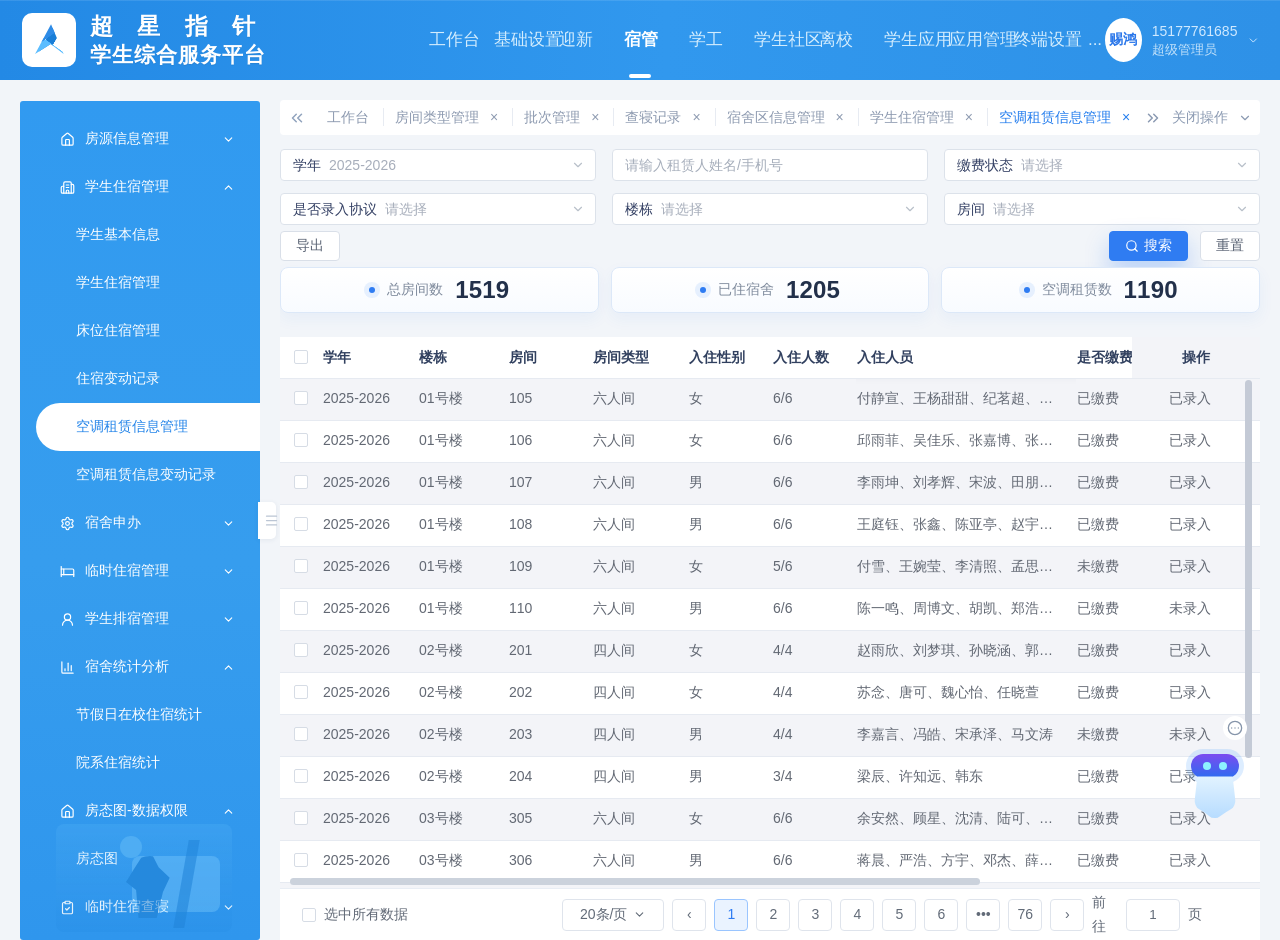
==== air-rental.html @ 9cd17429 "Update attendance prototype 20260617135409" ====
<!doctype html>
<html lang="zh-CN">
  <head>
    <meta charset="UTF-8" />
    <meta name="viewport" content="width=device-width, initial-scale=1.0" />
    <title>空调租赁信息管理原型</title>
    <script>
      if (window.location.protocol === "file:") {
        window.location.replace("../课堂考勤_免端口打开版/air-rental.html");
      }
    </script>
    <script type="module" crossorigin src="./assets/main-mdgyq0hT.js?deploy=20260617135409"></script>
    <link rel="stylesheet" crossorigin href="./assets/main-Bj8PpZp6.css?deploy=20260617135409">
  </head>
  <body>
    <div id="root"></div>
  </body>
</html>
---- assets/main-Bj8PpZp6.css ----
*{box-sizing:border-box}:root{color-scheme:light;--attendance-font-body: "PingFang SC", "Hiragino Sans GB", "Microsoft YaHei", "Noto Sans SC", "Source Han Sans SC", "Segoe UI", sans-serif;--attendance-font-ui: "PingFang SC", "Hiragino Sans GB", "Microsoft YaHei", "Noto Sans SC", "Source Han Sans SC", "Helvetica Neue", sans-serif;--attendance-font-heading: "PingFang SC", "Hiragino Sans GB", "Noto Sans SC", "Source Han Sans SC", "Microsoft YaHei", sans-serif;--attendance-font-mono: ui-monospace, "SFMono-Regular", Menlo, Monaco, Consolas, "Liberation Mono", "Courier New", monospace;--attendance-text-xs: .75rem;--attendance-text-sm: .875rem;--attendance-text-base: 1rem;--attendance-text-lg: 1.125rem;--attendance-text-xl: 1.375rem;--attendance-text-2xl: 1.75rem;--attendance-text-3xl: 2.25rem;--attendance-leading-tight: 1.28;--attendance-leading-snug: 1.4;--attendance-leading-body: 1.65;--attendance-leading-relaxed: 1.8;--attendance-weight-regular: 400;--attendance-weight-medium: 500;--attendance-weight-semibold: 600;--attendance-weight-bold: 700;--attendance-primary: #2b86e3;--attendance-primary-soft: #3da0f3;--attendance-primary-deep: #226fc6;--attendance-accent: #65d2ff;--attendance-accent-soft: #dff5ff;--attendance-warning: oklch(.76 .14 72);--attendance-danger: oklch(.69 .16 18);--attendance-text: #1f3150;--attendance-text-soft: #4d668d;--attendance-muted: #8a9bbb;--attendance-bg: #f3f7fd;--attendance-bg-deep: #e9f1fb;--attendance-card: #ffffff;--attendance-panel: rgba(255, 255, 255, .9);--attendance-border: rgba(201, 215, 236, .92);--attendance-disabled-bg: #f4f8fe;--attendance-disabled-border: #d8e5f5;--attendance-disabled-text: #41516a;--attendance-disabled-placeholder: #97a8bd;--attendance-shadow: 0 24px 56px rgba(45, 77, 132, .1);--attendance-shadow-soft: 0 16px 38px rgba(45, 77, 132, .07);--attendance-shadow-strong: 0 28px 64px rgba(45, 77, 132, .14);--attendance-control-radius: 6px;--attendance-focus-ring: 0 0 0 4px rgba(61, 160, 243, .18);--attendance-nav-top-start: #2187e5;--attendance-nav-top-end: #3197ee;--attendance-nav-chip: #2b8ee6;--attendance-nav-chip-border: #5caef2;--attendance-nav-chip-hover: #257fd5;--attendance-nav-side-start: #2a93ed;--attendance-nav-side-end: #2789e4;--attendance-nav-rail: #2487df;--attendance-nav-active-start: #ffffff;--attendance-nav-active-end: #edf7ff;--attendance-nav-active-text: #2b80dd;--attendance-nav-highlight: #ffffff;--attendance-press-scale: .97;--ease-out: cubic-bezier(.23, 1, .32, 1);--ease-in-out: cubic-bezier(.77, 0, .175, 1);--ease-drawer: cubic-bezier(.32, .72, 0, 1)}html,body,#root{width:100%;height:100%;margin:0;padding:0}body{font-family:var(--attendance-font-body);font-size:var(--attendance-text-base);line-height:var(--attendance-leading-body);font-weight:var(--attendance-weight-regular);letter-spacing:.01em;color:var(--attendance-text);background:radial-gradient(circle at 12% 8%,rgba(61,160,243,.18),transparent 26%),radial-gradient(circle at 86% 18%,rgba(101,210,255,.16),transparent 22%),radial-gradient(circle at 50% 100%,rgba(43,134,227,.1),transparent 30%),linear-gradient(180deg,#f7fbff,#f1f6fd 42%,#ebf2fb);overflow:hidden;-webkit-font-smoothing:antialiased;-moz-osx-font-smoothing:grayscale;font-kerning:normal;text-rendering:optimizeLegibility}body.prd-review-mode{background:transparent}button,input,textarea,select,.ant-typography,.ant-btn,.ant-input,.ant-input-affix-wrapper,.ant-select,.ant-picker,.ant-tag,.ant-table,.ant-modal,.ant-drawer{font-family:var(--attendance-font-ui)}h1,h2,h3,h4,h5,h6{font-family:var(--attendance-font-heading);font-weight:var(--attendance-weight-bold);line-height:var(--attendance-leading-tight);letter-spacing:.01em}code,pre,.mono{font-family:var(--attendance-font-mono)}body.prd-review-mode .mmy-route-switch,body.prd-review-mode .mconfirm-route-switch,body.prd-review-mode .mrec-route-switch,body.prd-review-mode .mwarn-route-switch,body.prd-review-mode .mstats-route-switch,body.prd-review-mode .mt-route-switch,body.prd-review-mode [class*=-route-switch]{display:none!important;height:0!important;margin:0!important;padding:0!important;border:0!important;overflow:hidden!important}body:before{content:"";position:fixed;inset:0;pointer-events:none;background-image:linear-gradient(rgba(255,255,255,.25) 1px,transparent 1px),linear-gradient(90deg,rgba(255,255,255,.22) 1px,transparent 1px);background-size:28px 28px;-webkit-mask-image:linear-gradient(180deg,rgba(0,0,0,.24),transparent 74%);mask-image:linear-gradient(180deg,rgba(0,0,0,.24),transparent 74%)}body.prd-review-mode:before{display:none}::selection{background:#65d2ff47;color:var(--attendance-text)}.ant-input[disabled],.ant-input-disabled,textarea.ant-input[disabled],textarea.ant-input-disabled,.ant-input-affix-wrapper-disabled,.ant-picker-disabled,.ant-input-number-disabled,.ant-select-disabled .ant-select-selector,.ant-select-disabled .ant-select-content,.ant-cascader-picker-disabled .ant-select-selector{color:var(--attendance-disabled-text)!important;background:var(--attendance-disabled-bg)!important;border-color:var(--attendance-disabled-border)!important;opacity:1!important;cursor:not-allowed;box-shadow:none!important}.ant-input-number-disabled input,.ant-picker-disabled input,.ant-select-disabled .ant-select-selection-item,.ant-select-disabled .ant-select-selection-placeholder,.ant-input[disabled]::placeholder,.ant-input-disabled::placeholder,textarea.ant-input[disabled]::placeholder,textarea.ant-input-disabled::placeholder{color:var(--attendance-disabled-placeholder)!important;opacity:1!important}.prd-review-inner-highlight{position:fixed;z-index:9999;pointer-events:auto;cursor:grab;touch-action:none;-webkit-user-select:none;user-select:none;border:2px solid rgba(43,134,227,.92);background:#2b86e30e;box-shadow:0 0 0 1px #ffffffb8,0 8px 24px #2b86e329,inset 0 0 0 1px #2b86e31a}.prd-review-inner-highlight:active{cursor:grabbing}.prd-review-resize-handle{position:absolute;z-index:1;pointer-events:auto}.prd-review-resize-handle:after{content:"";position:absolute;display:block;width:8px;height:8px;border:2px solid #fff;border-radius:999px;background:var(--attendance-primary);box-shadow:0 2px 8px #1f315033;opacity:0;transition:opacity .12s ease}.prd-review-inner-highlight:hover .prd-review-resize-handle:after{opacity:1}.prd-review-resize-handle.is-n,.prd-review-resize-handle.is-s{left:12px;right:12px;height:12px;cursor:ns-resize}.prd-review-resize-handle.is-n{top:-7px}.prd-review-resize-handle.is-s{bottom:-7px}.prd-review-resize-handle.is-e,.prd-review-resize-handle.is-w{top:12px;bottom:12px;width:12px;cursor:ew-resize}.prd-review-resize-handle.is-e{right:-7px}.prd-review-resize-handle.is-w{left:-7px}.prd-review-resize-handle.is-ne,.prd-review-resize-handle.is-nw,.prd-review-resize-handle.is-se,.prd-review-resize-handle.is-sw{width:18px;height:18px}.prd-review-resize-handle.is-ne{top:-10px;right:-10px;cursor:nesw-resize}.prd-review-resize-handle.is-nw{top:-10px;left:-10px;cursor:nwse-resize}.prd-review-resize-handle.is-se{right:-10px;bottom:-10px;cursor:nwse-resize}.prd-review-resize-handle.is-sw{bottom:-10px;left:-10px;cursor:nesw-resize}.prd-review-resize-handle.is-ne:after,.prd-review-resize-handle.is-se:after{right:3px}.prd-review-resize-handle.is-nw:after,.prd-review-resize-handle.is-sw:after{left:3px}.prd-review-resize-handle.is-ne:after,.prd-review-resize-handle.is-nw:after{top:3px}.prd-review-resize-handle.is-se:after,.prd-review-resize-handle.is-sw:after{bottom:3px}.prd-review-inner-highlight-label{position:absolute;left:12px;top:-32px;max-width:min(360px,calc(100vw - 40px));padding:5px 10px;border-radius:999px;background:var(--attendance-primary);color:#fff;font-size:var(--attendance-text-xs);font-weight:var(--attendance-weight-bold);line-height:var(--attendance-leading-snug);white-space:nowrap;box-shadow:0 10px 22px #1f31502e}.prd-review-capture-layer{position:fixed;inset:0;z-index:10000;cursor:crosshair;background:#0f172a14;-webkit-user-select:none;user-select:none;touch-action:none}.prd-review-capture-tip{position:fixed;left:50%;top:18px;transform:translate(-50%);padding:8px 14px;border-radius:999px;background:#1f3150eb;color:#fff;font-size:var(--attendance-text-sm);font-weight:var(--attendance-weight-semibold);box-shadow:0 14px 28px #1f31502e}.prd-review-capture-draft{position:fixed;border:2px dashed var(--attendance-primary);border-radius:12px;background:#2b86e31f;box-shadow:0 0 0 999px #0f172a1f}::-webkit-scrollbar{width:10px;height:10px}::-webkit-scrollbar-thumb{background:#758aab5c;border-radius:999px;border:2px solid transparent;background-clip:padding-box}::-webkit-scrollbar-track{background:transparent}.ant-btn{border-radius:12px;font-size:var(--attendance-text-sm);font-weight:var(--attendance-weight-semibold);line-height:var(--attendance-leading-snug);transform:translateZ(0);transition:transform .16s var(--ease-out),box-shadow .2s var(--ease-out),border-color .2s var(--ease-out),background-color .2s var(--ease-out),color .2s var(--ease-out),filter .2s ease}.ant-btn:active{transform:scale(var(--attendance-press-scale))}.ant-btn:focus-visible{outline:none;box-shadow:var(--attendance-focus-ring)}@media(hover:hover)and (pointer:fine){.ant-btn:hover{transform:translateY(-1px)}}.ant-btn-primary{background:linear-gradient(135deg,var(--attendance-primary) 0%,var(--attendance-primary-soft) 100%);box-shadow:0 12px 24px #2969d838}@media(hover:hover)and (pointer:fine){.ant-btn-primary:hover{box-shadow:0 14px 28px #246bdb42}}.ant-card,.ant-segmented,.ant-modal-content,.ant-drawer-content{border-radius:16px}.ant-input,.ant-input-affix-wrapper,.ant-select-selector,.ant-picker,.ant-input-number,textarea.ant-input{border-radius:var(--attendance-control-radius)!important;border-color:#bdcbe1e0!important;box-shadow:0 1px #fffc inset;font-size:var(--attendance-text-base);line-height:var(--attendance-leading-snug)}.ant-input:focus,.ant-input-focused,.ant-input-affix-wrapper-focused,.ant-picker-focused,.ant-select-focused .ant-select-selector{box-shadow:0 0 0 4px #246bdb1f!important}.action-btn-primary,.action-btn-secondary,.action-btn-dashed{height:38px;padding-inline:18px;border-radius:14px;font-size:var(--attendance-text-sm);font-weight:var(--attendance-weight-semibold)}.ant-card-head-title,.ant-modal-title,.ant-drawer-title{font-family:var(--attendance-font-heading);font-size:var(--attendance-text-lg);font-weight:var(--attendance-weight-bold);line-height:var(--attendance-leading-snug)}.ant-form-item-label>label,.ant-descriptions-item-label,.ant-table-thead>tr>th,.crumb-line,.left-nav-item,.top-menu-item{font-weight:var(--attendance-weight-semibold)}.ant-form-item-label>label,.ant-descriptions-item-label{font-size:var(--attendance-text-sm);line-height:var(--attendance-leading-snug)}.action-btn-primary{background:linear-gradient(135deg,var(--attendance-primary) 0%,var(--attendance-primary-soft) 100%);border-color:transparent;color:#fff;box-shadow:0 12px 24px #2969d833}.action-btn-secondary{background:linear-gradient(180deg,#fff,#f7fbff);border-color:#bdcbe1e0;color:var(--attendance-text);box-shadow:0 8px 18px #2d4d840f}.action-btn-dashed{background:linear-gradient(180deg,#fff,#f8fbff);border:1px dashed rgba(189,203,225,.98);color:#234a84;box-shadow:inset 0 1px #ffffffc2}@media(hover:hover)and (pointer:fine){.action-btn-primary:hover{transform:translateY(-1px);filter:brightness(1.02)}.action-btn-secondary:hover,.action-btn-dashed:hover{transform:translateY(-1px);border-color:#5f8dd6f2;color:#1f5aa6}}@media(max-width:980px){body{overflow:auto}}.mobile-tasks-root,.mmy-root,.mconfirm-root,.mrec-root,.mstats-root,.mscan-root,.mroll-root{width:100%;min-height:100vh!important;box-sizing:border-box;overflow:hidden;background:transparent!important}.mt-device-frame,.mmy-device,.mconfirm-device,.mrec-device,.mstats-device,.mscan-device,.mroll-device{aspect-ratio:393 / 852;width:min(393px,calc((100vh - 32px) * 393 / 852),calc(100% - 32px))!important;height:min(852px,calc((100vw - 32px) * 852 / 393),calc(100vh - 32px))!important;max-height:calc(100vh - 32px)!important;box-sizing:border-box;flex:0 0 auto}@media(max-height:900px){.mt-device-frame,.mmy-device,.mconfirm-device,.mrec-device,.mstats-device,.mscan-device,.mroll-device{width:min(393px,calc(94vh * 393 / 852),calc(100% - 32px))!important;height:min(852px,calc((100vw - 32px) * 852 / 393),94vh)!important;max-height:94vh!important}}@media(prefers-reduced-motion:reduce){*,*:before,*:after{animation:none!important;transition:none!important;scroll-behavior:auto!important}}.air-mobile-shell{position:fixed;inset:0;width:100vw;height:100vh;min-height:100vh;display:grid;place-items:center;background:#fff!important;font-family:PingFang SC,Microsoft YaHei,sans-serif}html:has(.air-mobile-shell),body:has(.air-mobile-shell),#root:has(.air-mobile-shell){background:#fff!important}body:has(.air-mobile-shell):before{display:none!important}.air-mobile-phone{position:relative;width:393px;height:852px;overflow:hidden;border-radius:46px;background:#eef2f8;color:#2b2f36;box-shadow:0 0 0 9px #111,0 0 0 12px #2b2b2b,0 30px 90px #0000009e}.air-mobile-phone button,.air-mobile-phone select{font:inherit}.air-mobile-status{height:46px;display:flex;align-items:center;justify-content:space-between;padding:0 42px;background:#fff;font-size:18px;font-weight:700}.status-icons b{display:inline-block;padding:0 5px;border-radius:6px;background:#39d664;color:#fff;line-height:1.1}.air-mobile-titlebar{height:82px;display:grid;grid-template-columns:74px 1fr 106px;align-items:center;background:#fff}.air-mobile-titlebar button{border:0;background:transparent;color:#262a2f}.air-mobile-titlebar strong{text-align:center;font-size:22px;letter-spacing:1px}.air-mobile-menu{width:82px;height:34px;display:flex;align-items:center;justify-content:center;gap:11px;border:1px solid #d8dce4;border-radius:999px;color:#343941;font-weight:700}.air-mobile-menu i{width:1px;height:18px;background:#d9dde5}.air-mobile-content{position:absolute;inset:128px 0 86px;overflow:auto;padding:0 14px 24px;background:#eef2f8}.air-mobile-hero{height:134px;margin:0 -14px;padding:24px 14px 0;display:flex;justify-content:space-between;background:#4c87fb;color:#fff}.air-room-title{display:flex;align-items:center;gap:12px;height:44px}.building-icon{width:42px;height:42px;display:grid;place-items:center;border-radius:50%;background:#fff;font-size:20px}.air-room-title strong{font-size:25px}.agreement-link{width:110px;height:40px;margin-top:4px;border:0;border-radius:999px;background:#ffffff29;color:#fff;font-size:17px}.air-info-card{border-radius:8px;background:#fff}.room-card{position:relative;z-index:2;margin-top:-58px;padding:16px 18px}.info-row{min-height:50px;display:flex;align-items:center;justify-content:space-between;border-bottom:1px solid #edf0f5;font-size:17px}.info-row:last-child{border-bottom:0}.info-row span,.resident-block>span{display:flex;align-items:center;gap:7px;color:#30343b}.info-row svg,.resident-block svg{color:#a7adb8}.info-row strong{font-size:17px;font-weight:500}.resident-block{padding-top:15px;font-size:17px}.resident-block div{display:flex;flex-wrap:wrap;gap:10px;padding:14px 18px 2px}.resident-block em{min-width:78px;padding:7px 13px;border:1px solid #e5e8ee;border-radius:999px;background:#f7f8fb;color:#6b7078;font-style:normal;text-align:center}.air-mobile-content h2{position:relative;display:inline-block;margin:19px 0 12px 4px;font-size:21px}.air-mobile-content h2:after{content:"";position:absolute;left:0;right:-4px;bottom:0;height:7px;border-radius:999px;background:#8fe2d8;z-index:-1}.rent-card{padding:8px 18px}.rent-card mark{padding:7px 15px;border-radius:999px;background:#e8fbf6;color:#24d2b8}.rent-card mark.muted{background:#f2f4f8;color:#8b9ab5}.adjust-result{margin:14px 0 0;padding:12px 14px;border-radius:10px;background:#e8f2ff;color:#2874e6;font-size:14px}.air-mobile-footer{position:absolute;left:0;right:0;bottom:0;height:86px;display:grid;grid-template-columns:1fr 1fr 1fr;gap:12px;padding:14px;background:#fff;box-shadow:0 -6px 18px #1e2c4614}.air-mobile-footer button{border:0;border-radius:5px;font-size:17px}.air-mobile-footer .secondary{background:#f0f3f8;color:#8ca0bf}.air-mobile-footer .primary{background:#97bbfb;color:#fff}.air-mobile-footer .adjust{background:#2f7cf2;color:#fff;font-weight:600}.role-switch{position:absolute;right:13px;top:330px;width:52px;height:52px;border:6px solid #edf4ff;border-radius:50%;background:#dbeaff;color:#2f7cf2;font-size:13px;line-height:1.1}.air-modal-mask{position:absolute;inset:0;z-index:10;display:flex;align-items:flex-end;background:#0a14287a}.air-adjust-sheet{width:100%;padding:18px 18px 24px;border-radius:24px 24px 0 0;background:#fff}.air-adjust-sheet header{display:flex;align-items:center;justify-content:space-between;font-size:20px}.air-adjust-sheet header button{border:0;background:transparent;color:#9aa4b5}.air-adjust-sheet p{margin:10px 0 16px;color:#7a8495;font-size:14px;line-height:1.55}.air-adjust-sheet label{display:block;margin-top:14px}.air-adjust-sheet label span{display:block;margin-bottom:8px;color:#333a46;font-weight:600}.air-adjust-sheet select{width:100%;height:44px;padding:0 12px;border:1px solid #dce4f0;border-radius:8px;background:#f9fbff;color:#333a46;font-size:16px}.target-preview{margin-top:16px;padding:12px;border-radius:10px;background:#f2f7ff}.target-preview span{display:block;color:#7c8ba4;font-size:13px}.target-preview strong{display:block;margin-top:5px;color:#256fe5}.air-adjust-sheet footer{display:grid;grid-template-columns:1fr 1fr;gap:12px;margin-top:18px}.air-adjust-sheet footer button{height:44px;border:0;border-radius:8px;background:#eef2f8;color:#7c8ba4;font-size:16px}.air-adjust-sheet footer button:last-child{background:#2f7cf2;color:#fff}.attendance-page{min-height:100vh;height:100vh;overflow:hidden;background:radial-gradient(circle at top left,rgba(61,160,243,.18),transparent 22%),radial-gradient(circle at 88% 12%,rgba(101,210,255,.14),transparent 18%),linear-gradient(180deg,#f7fbff,#eff5fc 52%,#eaf1fa);color:var(--attendance-text)}.platform-header{position:relative;isolation:isolate;height:78px;padding:0 24px 0 22px;display:flex;align-items:center;justify-content:space-between;gap:16px;background:linear-gradient(90deg,var(--attendance-nav-top-start) 0%,var(--attendance-primary-soft) 46%,var(--attendance-nav-top-end) 100%);color:#fff;box-shadow:0 16px 30px #3f64a424;border-bottom:1px solid rgba(132,191,245,.72)}.platform-header:after{content:"";position:absolute;inset:auto 24px 0;height:1px;background:linear-gradient(90deg,#fff0,#e9f7ffeb,#fff0);pointer-events:none}.brand-wrap{display:flex;align-items:center;gap:14px;flex-shrink:0}.brand-logo-image{display:block;width:232px;max-width:min(232px,24vw);height:auto;object-fit:contain;filter:drop-shadow(0 10px 20px rgba(11,28,67,.22))}.top-menu{display:flex;align-items:center;gap:8px;flex:1;justify-content:center;overflow:hidden;min-width:0;margin:0 10px;padding:0;border-radius:0;background:transparent;border:none;box-shadow:none}.top-menu-item{position:relative;font-size:var(--attendance-text-base);color:#f8fcfff5;padding:12px 16px;border-radius:999px;cursor:pointer;white-space:nowrap;transform:translateZ(0);transition:background-color .16s var(--ease-out),color .16s var(--ease-out),transform .16s var(--ease-out),box-shadow .2s var(--ease-out)}@media(hover:hover)and (pointer:fine){.top-menu-item:hover{color:#fff;background:linear-gradient(180deg,var(--attendance-nav-chip-hover) 0%,#1f74c7 100%);box-shadow:0 8px 18px #43629924;transform:translateY(-1px)}}.top-menu-item:active{transform:scale(var(--attendance-press-scale))}.top-menu-item.active{position:relative;color:var(--attendance-nav-active-text);font-weight:600;background:linear-gradient(135deg,var(--attendance-nav-active-start) 0%,var(--attendance-nav-active-end) 100%);box-shadow:0 10px 22px #5470a429,inset 0 1px #ffffffb8}.top-menu-item.active:after{content:none}.user-info{display:flex;align-items:center;gap:10px;flex-shrink:0;padding:0;border-radius:0;background:transparent;border:none;font-size:13px;color:#fff;box-shadow:none}.user-avatar{width:36px;height:36px;border-radius:50%;background:linear-gradient(180deg,#fff,#eef8ff);color:var(--attendance-primary-deep);display:flex;align-items:center;justify-content:center;font-size:12px;font-weight:700;box-shadow:0 10px 20px #4a669929}.user-meta{display:flex;flex-direction:column;gap:2px}.user-name{font-size:var(--attendance-text-sm);line-height:1.2;color:#fffffff5}.user-role{font-size:var(--attendance-text-xs);color:#f0f9ffeb}.page-body{display:flex;height:calc(100vh - 78px);overflow:hidden}.left-nav{position:relative;width:240px;margin:18px 0 18px 18px;height:calc(100% - 32px);border-radius:24px;background:radial-gradient(circle at 100% 0,rgba(101,210,255,.16),transparent 24%),linear-gradient(180deg,var(--attendance-nav-side-start) 0%,#2990e8 46%,var(--attendance-nav-side-end) 100%);padding:14px;color:#fff;box-shadow:0 18px 34px #43609424;border:1px solid rgba(114,183,244,.72);overflow:auto}.left-nav-item{position:relative;margin-bottom:6px;padding:13px 16px 13px 20px;border-radius:16px;font-size:var(--attendance-text-sm);cursor:pointer;color:#f8fcfff5;background:transparent;transform:translateZ(0);transition:background-color .16s var(--ease-out),color .16s var(--ease-out),border-color .2s var(--ease-out),box-shadow .2s var(--ease-out),transform .16s var(--ease-out);border:1px solid transparent}.left-nav-item:before{content:"";position:absolute;left:10px;top:11px;bottom:11px;width:3px;border-radius:999px;background:transparent;transition:background .18s ease,box-shadow .18s ease}@media(hover:hover)and (pointer:fine){.left-nav-item:hover{background:linear-gradient(180deg,var(--attendance-nav-rail) 0%,#2179ca 100%);color:#fff;border-color:#7abdf59e;box-shadow:0 10px 18px #314d7d24;transform:translate(2px)}}.left-nav-item:active{transform:translate(2px) scale(.985)}.left-nav-item.active{background:linear-gradient(135deg,var(--attendance-nav-active-start) 0%,var(--attendance-nav-active-end) 100%);color:var(--attendance-nav-active-text);font-weight:600;border-color:#c3e6ffeb;box-shadow:0 12px 24px #47659429,inset 0 1px #ffffffb8}.left-nav-item.active:before{background:linear-gradient(180deg,var(--attendance-primary) 0%,#63d1ff 100%);box-shadow:0 0 0 1px #ffffff61}.left-sub-menu{margin-top:12px;border-radius:18px;background:linear-gradient(180deg,#2587de,#237dd1);padding:10px;border:1px solid rgba(114,183,244,.56);box-shadow:inset 0 1px #ffffff24}.left-sub-item{padding:10px 12px;border-radius:18px;margin-bottom:8px;font-size:var(--attendance-text-sm);color:#eff9fff5}.left-sub-item.active{background:linear-gradient(180deg,#fff,#eef8ff);color:var(--attendance-nav-active-text);font-weight:600;box-shadow:0 8px 16px #314d7d1f}.left-sub-item:last-child{margin-bottom:0}.content-area{flex:1;padding:24px;height:100%;overflow:auto}.content-panel{position:relative;isolation:isolate;background:linear-gradient(180deg,#fff,#f8fbff);border-radius:30px;min-height:100%;padding:22px;box-shadow:0 22px 48px #1f2d3d14;border:1px solid #d8e3f1}.content-panel:before{content:"";position:absolute;inset:0;z-index:0;pointer-events:none;border-radius:inherit;background:radial-gradient(circle at top right,rgba(79,142,247,.08),transparent 18%),radial-gradient(circle at bottom left,rgba(28,166,164,.06),transparent 16%)}.content-panel>*{position:relative;z-index:1}.crumb-line{height:42px;background:linear-gradient(180deg,#fff,#f3f8ff);border:1px solid #d8e3f1;border-radius:14px;display:flex;align-items:center;padding:0 16px;margin-bottom:18px;color:#5e708e;font-size:var(--attendance-text-sm);line-height:var(--attendance-leading-snug);box-shadow:0 8px 18px #246bdb0d}.batch-hero-card{margin-bottom:16px;padding:28px;border-radius:24px;background:radial-gradient(circle at top right,rgba(255,255,255,.24),transparent 30%),linear-gradient(135deg,#1a73e8,#3b82f6,#5b9cff);box-shadow:0 20px 40px #1c60c029}.batch-management-hero{display:flex;align-items:stretch;justify-content:space-between;gap:18px;margin-bottom:16px;padding:24px 26px;border-radius:28px;background:radial-gradient(circle at 18% 18%,rgba(255,255,255,.14),transparent 18%),radial-gradient(circle at top right,rgba(255,255,255,.22),transparent 30%),linear-gradient(135deg,#163f9d,#246bdb 56%,#42a8e8);box-shadow:0 24px 48px #246bdb2e}.batch-management-hero-copy{max-width:720px}.batch-management-hero-kicker{display:inline-block;color:#ffffffd6;font-size:12px;letter-spacing:.08em;text-transform:uppercase}.batch-management-hero-title{margin:8px 0 10px;color:#fff;font-size:30px;line-height:1.14}.batch-management-hero-desc{margin:0;color:#ffffffdb;font-size:14px;line-height:1.8}.batch-management-hero-metrics{display:grid;grid-template-columns:repeat(3,minmax(120px,1fr));gap:12px;min-width:360px}.batch-management-metric{padding:14px 16px;border-radius:18px;background:#ffffff29;border:1px solid rgba(255,255,255,.18);box-shadow:inset 0 1px #fff3;color:#fff}.batch-management-metric span{font-size:12px;color:#ffffffc7}.batch-management-metric strong{display:block;margin-top:8px;font-size:24px;line-height:1}.batch-hero-main{display:flex;align-items:center;justify-content:space-between;gap:24px}.batch-hero-kicker{display:inline-block;margin-bottom:10px;color:#ffffffe0!important;letter-spacing:.08em;text-transform:uppercase;font-size:12px}.batch-hero-title{margin:0 0 10px!important;color:#fff!important}.batch-hero-desc{max-width:700px;margin-bottom:18px!important;color:#ffffffd6!important;font-size:14px}.batch-hero-card .ant-btn-default{border-color:#ffffff47;color:#fff;background:#ffffff14}.batch-hero-card .ant-btn-default:hover{border-color:#fff9!important;color:#fff!important;background:#ffffff24!important}.batch-hero-progress{min-width:180px;display:flex;flex-direction:column;align-items:center;gap:8px}.batch-hero-progress .ant-progress-text{color:#fff!important}.batch-hero-progress-text{color:#ffffffc7!important}.batch-hero-metrics{margin-top:20px;display:grid;grid-template-columns:repeat(4,minmax(120px,1fr));gap:12px}.batch-hero-metric{padding:14px 16px;border:1px solid rgba(255,255,255,.14);border-radius:18px;background:#ffffff24;-webkit-backdrop-filter:blur(10px);backdrop-filter:blur(10px);color:#fff}.batch-hero-metric strong{display:block;margin-top:6px;font-size:24px;line-height:1}.batch-hero-metric-label{font-size:12px;color:#ffffffc7}.batch-summary-row{margin-bottom:16px}.batch-summary-card{border-radius:22px;border:1px solid rgba(231,237,246,.9);box-shadow:0 14px 28px #1f2d3d0f;overflow:hidden}.batch-summary-card .ant-card-body{padding:20px 22px}.query-grid{display:grid;grid-template-columns:repeat(3,minmax(220px,1fr)) auto;gap:12px;background:linear-gradient(180deg,#fbfdfffa,#f3f7fdf5);border:1px solid rgba(223,233,246,.98);border-radius:20px;padding:16px;margin-bottom:14px;box-shadow:inset 0 1px #ffffffb8}.query-grid .ant-form-item{margin-bottom:0}.query-input{width:100%}.query-action{display:flex;align-items:center;justify-content:flex-end}.table-toolbar{margin:12px 0 14px}.batch-toolbar{display:flex;align-items:center;justify-content:space-between;gap:12px;padding:14px 16px;border-radius:18px;background:linear-gradient(180deg,#fbfdfffa,#f3f7fdf5);border:1px solid rgba(223,233,246,.98);box-shadow:inset 0 1px #ffffffb8,0 10px 22px #1f2d3d0a}.batch-toolbar-meta{display:flex;align-items:center;gap:10px;flex-wrap:wrap}.batch-toolbar-note{color:#6f82a1!important}.batch-table .ant-table-container{border-radius:18px;overflow:hidden;border:1px solid #e6edf6;box-shadow:0 12px 24px #1f2d3d0d}.batch-table .ant-table-thead>tr>th{background:linear-gradient(180deg,#f8fbff,#f1f6fd);color:#314463;font-weight:600;border-bottom:1px solid #e4edf8;padding:8px 12px;line-height:20px}.batch-table .ant-table-tbody>tr>td{vertical-align:middle;transition:background .18s ease;padding:8px 12px;line-height:20px}.batch-table .ant-table-tbody>tr:hover>td{background:#f5f9ff}.batch-steps{margin-bottom:14px}.wizard-grid{display:grid;grid-template-columns:repeat(2,minmax(280px,1fr));gap:12px}.editor-shell .wizard-grid{row-gap:16px}.batch-basic-settings-grid{display:grid;grid-template-columns:repeat(2,minmax(260px,1fr));gap:12px 16px}.batch-basic-settings-grid .ant-form-item{margin-bottom:0}.attendance-node-inline{display:flex;align-items:flex-start;gap:10px 14px;flex-wrap:wrap}.attendance-node-label{flex:0 0 82px;min-height:32px;display:inline-flex;align-items:center;font-weight:600;color:#1f2a3d}.attendance-node-group{display:inline-flex;align-items:center;gap:10px;min-height:32px;flex-wrap:wrap}.attendance-node-group-end{flex-basis:calc(100% - 96px);margin-left:96px}.attendance-node-required{color:#ef4444;margin-right:4px}.batch-method-grid{display:grid;grid-template-columns:minmax(320px,1fr) minmax(320px,1fr);gap:14px}.batch-method-column{min-width:0}.method-result-panel{margin-top:10px;border:1px solid #d6dde8;border-radius:12px;background:#eef1f6;padding:14px 16px}.method-result-panel .ant-form-item:last-child{margin-bottom:0}.batch-method-block{display:flex;flex-direction:column;gap:10px}.batch-method-inline-row{display:flex;align-items:center;gap:14px;flex-wrap:wrap}.method-result-row{display:flex;align-items:center;gap:14px;flex-wrap:wrap;margin-bottom:10px}.method-result-row:last-child{margin-bottom:0}.method-result-row .ant-checkbox-group{display:flex;align-items:center;gap:14px;flex-wrap:wrap}.attendance-method-section{padding:22px 28px 28px}.attendance-method-section .section-title{font-size:22px;margin-bottom:18px}.attendance-method-layout{display:grid;grid-template-columns:360px minmax(0,1fr);min-height:480px;border:1px solid #d7e0ee;border-radius:16px;background:#fff;overflow:hidden}.attendance-method-sidebar{padding:28px;border-right:1px solid #e1e7f1;background:linear-gradient(180deg,#fff,#fbfdff)}.attendance-method-label{display:inline-flex;align-items:center;margin-bottom:14px;color:#10244a;font-size:15px;font-weight:700}.attendance-method-form-item,.attendance-combo-form-item{margin-bottom:0}.attendance-method-card-group,.attendance-combo-grid{display:flex;flex-direction:column;gap:12px;width:100%}.attendance-method-card{display:flex;align-items:center;width:100%;min-height:72px;margin-inline-start:0!important;padding:16px 18px;border:1px solid #d8e0ec;border-radius:10px;background:#fff;color:#10244a;transition:border-color .18s ease,background .18s ease,box-shadow .18s ease}.attendance-method-card.is-active,.attendance-combo-card.is-active{border-color:#2f7df6;background:linear-gradient(180deg,#fff,#f6faff);box-shadow:0 0 0 1px #2f7df659}.attendance-method-card .ant-radio{margin-right:12px}.attendance-method-card>span:last-child,.attendance-combo-card>span:last-child{display:inline-flex;align-items:center;min-width:0}.attendance-method-icon,.attendance-combo-icon{display:inline-flex;align-items:center;justify-content:center;flex:0 0 auto;width:38px;height:38px;margin-right:12px;border-radius:9px;background:#eef5ff;color:#2f7df6}.attendance-method-name{font-size:16px;font-weight:700;line-height:1.35}.attendance-combo-block{margin-top:28px;padding-top:24px;border-top:1px dashed #d8e0ec}.attendance-combo-grid{gap:10px}.attendance-combo-card{display:flex;align-items:center;width:fit-content;min-width:210px;margin-inline-start:0!important;padding:11px 14px;border:1px solid #9fc1ff;border-radius:8px;background:#fbfdff;color:#10244a;font-size:15px;font-weight:650;transition:border-color .18s ease,background .18s ease,box-shadow .18s ease}.attendance-combo-card .ant-checkbox{margin-right:10px}.attendance-combo-card .attendance-combo-icon{width:28px;height:28px;margin-right:10px;border-radius:7px;background:#edf4ff}.attendance-method-params{padding:28px 34px;background:#fff}.attendance-method-params h4{margin:0 0 22px;color:#10244a;font-size:17px;font-weight:800}.attendance-param-card-list{display:flex;flex-direction:column;gap:18px}.attendance-param-empty{padding:20px;border:1px dashed #cbd7e6;border-radius:12px;background:#f8fbff;color:#64748b;font-size:14px}.attendance-param-card{display:grid;grid-template-columns:54px minmax(0,1fr);gap:18px;padding:20px;border:1px solid #dbe3ef;border-radius:14px;background:#fff;box-shadow:0 12px 30px #0f234b0a}.attendance-param-icon{display:inline-flex;align-items:center;justify-content:center;width:54px;height:54px;border-radius:12px}.attendance-param-icon.facial{background:#edf4ff;color:#2f7df6}.attendance-param-icon.location{background:#eaf7ef;color:#2f9a58}.attendance-param-icon.bluetooth{background:#f1edff;color:#6d4df2}.attendance-param-icon.rollcall{background:#fff7ed;color:#d97706}.attendance-param-content{min-width:0}.attendance-param-content>strong{display:block;margin-bottom:12px;color:#10244a;font-size:16px;font-weight:800}.attendance-qrcode-refresh-row{display:flex;align-items:center;gap:16px;margin-top:6px;padding-top:18px;border-top:1px solid #dbe3ef;color:#10244a;font-size:16px;font-weight:700}.attendance-qrcode-refresh-row>svg{flex:0 0 auto;color:#2f7df6}.method-change-row{margin-top:10px;display:flex;align-items:center;gap:12px;flex-wrap:wrap}.edit-alert{margin-bottom:12px}.public-settings-page{display:flex;flex-direction:column;gap:14px}.public-settings-hero{padding:24px 26px;border-radius:24px;background:radial-gradient(circle at top right,rgba(255,255,255,.22),transparent 30%),linear-gradient(135deg,#357ef7,#4d9afc 58%,#35d0c4);box-shadow:0 18px 42px #357ef729}.public-settings-hero-title{margin:8px 0 10px!important;color:#fff!important}.public-settings-hero-desc{max-width:760px;margin-bottom:0!important;color:#ffffffe0!important}.public-settings-hero-metrics{margin-top:18px;display:grid;grid-template-columns:repeat(4,minmax(120px,1fr));gap:12px}.public-settings-metric{padding:12px 14px;border-radius:18px;background:#ffffff24;border:1px solid rgba(255,255,255,.16);color:#fff}.public-settings-metric span{font-size:12px;color:#ffffffc7}.public-settings-metric strong{display:block;margin-top:6px;font-size:22px;line-height:1.1}.public-settings-toolbar{display:flex;align-items:center;justify-content:space-between;padding:8px 0}.public-section{border:1px solid #e7edf6;border-radius:20px;padding:18px;background:#ffffffe6;box-shadow:0 14px 28px #1f2d3d0d}.attendance-page .section-title{display:flex;align-items:center;gap:12px;flex-wrap:wrap;margin:0 0 16px;color:#234a84;font-size:var(--attendance-text-xl);line-height:var(--attendance-leading-snug);font-weight:700;letter-spacing:.01em}.section-alert,.warning-rule-meta{margin-bottom:12px}.warning-trigger-row{display:flex;align-items:center;gap:10px;flex-wrap:wrap;padding:12px 14px;border:1px solid #e5edf8;border-radius:14px;background:linear-gradient(180deg,#fbfdff,#f4f8fe)}.warning-trigger-label{color:#214475;font-weight:600}.result-grid{display:grid;grid-template-columns:repeat(4,minmax(180px,1fr));gap:10px}.result-item{display:flex;align-items:center;gap:10px;background:#f7fafe;padding:6px 8px;border-radius:10px}.result-item .ant-checkbox-wrapper{min-width:108px}.result-item input{flex:1}.result-save-row{display:flex;justify-content:flex-end;margin-top:14px}.mapping-grid{display:grid;grid-template-columns:repeat(2,minmax(320px,1fr));gap:12px}.mapping-block{display:flex;flex-direction:column;gap:8px}.attendance-page .mapping-block-title{margin-bottom:6px;padding-left:0}.mapping-card{border:1px solid #e7edf6;border-radius:16px;padding:14px;background:linear-gradient(180deg,#fdfefe,#f7fbff);box-shadow:inset 0 1px #ffffffb3}.add-row-btn{margin-top:10px}.inline-add-btn{margin-top:0;flex:1 1 0;height:34px;border-radius:12px;padding:0 18px;display:inline-flex;align-items:center;justify-content:center}.inline-add-row{margin-top:12px;display:grid;grid-template-columns:repeat(2,minmax(0,1fr));gap:12px;width:100%}.inline-add-row .ant-btn{width:100%}.warning-level-grid{display:grid;grid-template-columns:1fr;gap:12px}.warning-level-row{min-width:0}.warning-level-panel{padding:18px;border-radius:20px;background:linear-gradient(180deg,#fffffff5,#f6fafffa);box-shadow:inset 0 1px #ffffffe6,0 12px 24px #4a70a80d}.warning-level-toolbar{display:flex;align-items:flex-start;justify-content:space-between;gap:16px;margin-bottom:14px}.warning-level-title{display:inline-block;margin-bottom:4px;color:#183b74;font-size:15px}.warning-level-desc{margin:0;max-width:680px;color:#73829a;font-size:12px;line-height:1.6}.warning-level-create-btn{flex:0 0 auto;min-width:148px;height:36px;border-radius:12px;padding:0 18px}.warning-level-row{display:grid;grid-template-columns:32px 44px minmax(280px,1fr) minmax(210px,260px) 64px;gap:10px;align-items:center;padding:12px;border:1px solid #dfe9f6;border-radius:16px;background:linear-gradient(180deg,#fff,#f9fbff);box-shadow:0 8px 18px #5076a80a}.warning-level-handle{color:#8aa0bf;cursor:grab;display:inline-flex;align-items:center;justify-content:center;width:28px;height:28px;border-radius:10px;background:linear-gradient(180deg,#f5f9ff,#edf4ff)}.warning-level-rank-tag{margin-inline-end:0;border-radius:10px;text-align:center;font-weight:700;display:inline-flex;align-items:center;justify-content:center;min-width:32px;height:28px}.warning-level-name-cell{display:flex;align-items:center;gap:10px;min-width:0}.warning-level-name-cell .ant-input{min-width:0;flex:1 1 auto}.warning-level-field{min-width:0}.warning-level-inline-field{display:flex;align-items:center;gap:10px}.warning-level-field-label{display:inline-flex;align-items:center;flex:0 0 auto;margin-bottom:0;color:#6b7a90;font-size:12px;font-weight:600;white-space:nowrap}.warning-level-color-field{justify-content:flex-start}.warning-level-color-picker{width:166px;min-width:0}.warning-level-color-picker.ant-color-picker-trigger{width:166px;height:34px;justify-content:space-between;border-radius:8px;background:#fff}.warning-level-color-picker .ant-color-picker-color-block{width:18px;height:18px;flex:0 0 auto}.warning-level-color-picker .ant-color-picker-trigger-text{min-width:0;color:#26364f;font-weight:500}.warning-level-switch{display:flex;flex-direction:column;align-items:center;justify-content:flex-end}.warning-level-switch-inline .warning-level-field-label{display:none}.warning-level-delete-btn{flex:0 0 auto;padding-inline:6px;align-self:center}.notify-variable-tag{cursor:pointer;-webkit-user-select:none;user-select:none}.week-batch-modal .ant-modal-content{border-radius:22px;overflow:hidden}.week-batch-modal .ant-modal-header{padding-bottom:12px}.week-batch-modal-body{display:flex;flex-direction:column;gap:14px}.week-batch-section{padding:16px 18px;border:1px solid #e7eef8;border-radius:18px;background:linear-gradient(180deg,#fff,#fbfdff);box-shadow:0 10px 22px #4f70a10a}.week-batch-preview-section{background:linear-gradient(180deg,#fbfdff,#f4f8fe)}.week-batch-section-head{display:flex;flex-direction:column;gap:4px;margin-bottom:14px}.week-batch-section-head .ant-typography-secondary{margin-bottom:0}.week-batch-section .ant-alert{margin-top:10px;padding:10px 12px}.week-batch-field-grid{display:grid;grid-template-columns:repeat(2,minmax(0,1fr));gap:14px}.week-batch-field{display:flex;flex-direction:column;gap:8px}.week-batch-field .ant-input-number,.week-batch-field .ant-picker{width:100%}.week-batch-label{color:#214475;font-size:13px;font-weight:600}.week-batch-strategy-group{width:100%}.week-batch-preview-grid{display:grid;grid-template-columns:repeat(4,minmax(0,1fr));gap:12px}.week-batch-preview-card{padding:14px 12px;border-radius:16px;background:#ffffffeb;border:1px solid #dbe6f4;display:flex;flex-direction:column;gap:6px}.week-batch-preview-card span{color:#7a89a0;font-size:12px}.week-batch-preview-card strong{color:#1d4f91;font-size:24px;line-height:1.1}.week-batch-preview-summary{display:flex;flex-direction:column;gap:6px;margin-top:14px;color:#41556f;font-size:13px}.notify-row{display:flex;align-items:center;gap:8px;margin-bottom:10px;flex-wrap:wrap}.notify-settings-header{display:flex;align-items:center;justify-content:space-between;margin-bottom:14px;padding-bottom:12px;border-bottom:1px solid #eef2f6}.notify-settings-title{margin-bottom:0;color:#1f5aa6}.notify-settings-subtitle{display:block;margin-top:2px}.notify-config-card{border:1px solid #e7edf6;border-radius:18px;background:#fff;margin-bottom:16px;overflow:hidden;transition:all .2s ease}.mapping-grid .notify-config-card{margin-bottom:0}.notify-config-card.is-active{border-color:#c9dcff;box-shadow:0 10px 24px #3b82f614}.notify-config-head{display:flex;align-items:flex-start;justify-content:space-between;padding:18px 20px;background:#fbfcff;gap:12px}.notify-config-head-main{display:flex;flex-direction:column;gap:6px}.notify-config-title{display:flex;align-items:center;gap:12px;font-size:16px;font-weight:700;color:#243145;flex-wrap:wrap;row-gap:6px}.notify-config-icon{width:32px;height:32px;border-radius:10px;display:inline-flex;align-items:center;justify-content:center;background:#eef4ff;color:#3b82f6}.notify-config-status{font-weight:600}.notify-config-meta{display:block;font-size:12px;line-height:1.4}.notify-config-body{padding:18px 20px 20px;border-top:1px solid #eef2f6;background:linear-gradient(180deg,#fff,#fcfdff)}.notify-target-block{margin-bottom:8px}.notify-target-block:last-child{margin-bottom:0}.notify-config-topline{display:flex;align-items:center;gap:18px;flex-wrap:wrap;margin-bottom:16px}.notify-config-inline{display:flex;align-items:center;gap:8px;flex-wrap:wrap}.notify-config-inline-label{font-size:12px;color:#5c6983;padding:2px 8px;border-radius:999px;border:1px solid #e5e9f2;background:#fff}.notify-title-with-variable{display:inline-flex;align-items:center;gap:4px;min-width:0}.notify-variable-trigger{width:22px;height:22px;min-width:22px;padding:0;color:#2f7df6;border-radius:50%}.notify-variable-trigger:hover{background:#eaf3ff;color:#1f63d6}.notify-result-role-row .ant-form-item{min-width:220px;flex:1}.notify-template-input,.notify-title-input{display:grid;gap:0}.notify-result-group .ant-form-item-label{padding-bottom:4px}.notify-result-group .ant-form-item-label>label{color:#66758c;font-size:.78rem;font-weight:700}.notify-variable-popover .ant-popover-inner{padding:0}.notify-variable-panel{display:grid;gap:8px;width:292px;padding:12px;color:#2a3c55;user-select:text;-webkit-user-select:text}.notify-variable-panel-title{color:#234a84;font-size:13px;font-weight:700}.notify-variable-panel-tip{color:#6b7c92;font-size:12px;line-height:1.5}.notify-variable-panel-list{display:flex;flex-wrap:wrap;gap:6px}.notify-variable-token{appearance:none;border:1px solid #b9d5f8;border-radius:999px;background:#f6fbff;color:#245da8;cursor:copy;font-size:12px;line-height:1.4;padding:3px 8px;user-select:text;-webkit-user-select:text}.notify-variable-token:hover{border-color:#2f7df6;background:#eaf3ff}.notify-content-grid{display:grid;grid-template-columns:repeat(auto-fit,minmax(280px,1fr));gap:16px;margin-bottom:16px}.text-link{padding:0;font-weight:600;transition:color .16s var(--ease-out),opacity .16s var(--ease-out),transform .16s var(--ease-out)}@media(hover:hover)and (pointer:fine){.text-link:hover{color:var(--attendance-primary)!important;transform:translate(1px)}}.text-link:active{transform:scale(.98)}.danger-link{color:#ff4d4f}.records-filter-panel{margin:14px 0;padding:14px 16px;border-radius:18px;border:1px solid rgba(223,233,246,.96);background:linear-gradient(180deg,#fafcfffa,#f4f8fdfa);box-shadow:inset 0 1px #ffffffb8,0 10px 22px #1f2d3d0a}.records-filter-grid .ant-form-item{min-width:0;margin-bottom:0}.records-filter-grid .ant-form-item-control,.records-filter-grid .ant-form-item-control-input,.records-filter-grid .ant-form-item-control-input-content{width:100%}.records-filter-panel .ant-input,.records-filter-panel .ant-select-selector{height:34px!important;border-radius:6px!important}.records-filter-panel .ant-select-selector{align-items:center}.records-filter-panel .ant-input::placeholder,.records-filter-panel .ant-select-selection-placeholder{color:#9aa5b1}.editor-shell{background:#fff;border-radius:18px;display:flex;flex-direction:column;min-height:calc(100vh - 180px);padding:18px 18px 108px;border:1px solid #eef2f6;color:#1d2f4a;font-family:var(--attendance-font-ui);font-size:15px;line-height:1.58;letter-spacing:0;text-rendering:optimizeLegibility;-webkit-font-smoothing:antialiased}.editor-subsection{padding-top:6px;margin-top:2px;border-top:1px solid #eef2f6}.editor-subsection-full{grid-column:1 / -1}.editor-subsection-title{margin:0!important;color:#1f5aa6!important;font-family:var(--attendance-font-heading);font-size:16px!important;line-height:1.38!important;font-weight:700!important;letter-spacing:0!important}.editor-header{display:flex;align-items:center;justify-content:space-between;margin-bottom:16px}.subpage-back-button.ant-btn{width:36px;min-width:36px;height:36px;padding:0;border:1px solid #d9e8ff;border-radius:6px;background:#eef5ff;color:#2f7cf2;display:inline-flex;align-items:center;justify-content:center;box-shadow:none}.subpage-back-button.ant-btn:hover,.subpage-back-button.ant-btn:focus-visible{border-color:#bcd7ff;background:#e3efff!important;color:#1769ff!important}.subpage-back-button.ant-btn .ant-btn-icon{display:inline-flex;align-items:center;justify-content:center}.editor-title{margin:0!important;color:#173d73!important;font-family:var(--attendance-font-heading)!important;font-size:22px!important;line-height:1.32!important;font-weight:800!important;letter-spacing:0!important}.editor-shell .batch-steps{margin-bottom:18px}.editor-shell .ant-steps-item-title{color:#425a7c!important;font-family:var(--attendance-font-ui);font-size:14px;line-height:1.45;font-weight:650;letter-spacing:0}.editor-shell .ant-steps-item-active .ant-steps-item-title{color:#173d73!important;font-weight:750}.editor-shell .public-section{color:#1d2f4a}.editor-shell .section-title{color:#173d73;font-family:var(--attendance-font-heading);font-size:20px;line-height:1.35;font-weight:800;letter-spacing:0}.editor-shell .ant-form-item-label>label,.editor-shell .attendance-node-label,.editor-shell .attendance-method-label,.editor-shell .warning-level-field-label,.editor-shell .week-batch-label{color:#273b5d;font-family:var(--attendance-font-ui);font-size:14px;line-height:1.45;font-weight:650;letter-spacing:0}.editor-shell .ant-input,.editor-shell .ant-input-number,.editor-shell .ant-input-number-input,.editor-shell .ant-picker,.editor-shell .ant-select-selector,.editor-shell input,.editor-shell textarea,.editor-shell .ant-radio-wrapper,.editor-shell .ant-checkbox-wrapper,.editor-shell .ant-btn,.editor-shell .ant-alert-message,.editor-shell .ant-typography,.editor-shell .course-transfer-item,.editor-shell .course-transfer-item-meta{font-family:var(--attendance-font-ui);font-size:14px;line-height:1.5;letter-spacing:0}.editor-shell .ant-input,.editor-shell .ant-picker,.editor-shell .ant-input-number,.editor-shell .ant-select-selector,.editor-shell input,.editor-shell textarea{color:#1d2f4a}.editor-shell .ant-input::placeholder,.editor-shell .ant-input-number-input::placeholder,.editor-shell input::placeholder,.editor-shell textarea::placeholder,.editor-shell .ant-select-selection-placeholder{color:#9aa8ba;font-size:14px}.editor-shell .ant-form-item-explain,.editor-shell .ant-form-item-extra,.editor-shell .ant-alert-description,.editor-shell .course-transfer-tip,.editor-shell .batch-manager-policy-tip span{font-family:var(--attendance-font-ui);font-size:13px;line-height:1.62;letter-spacing:0}.editor-shell .ant-btn{font-weight:650}.editor-actions{margin-bottom:12px;position:sticky;top:0;z-index:30;padding:10px 12px;border:1px solid #e7edf6;border-radius:10px;background:#fffffff2;-webkit-backdrop-filter:blur(8px);backdrop-filter:blur(8px);display:flex;justify-content:flex-end;gap:8px}.batch-editor-actions{inset:auto 0 0;margin:auto -18px -18px;padding:12px 16px calc(12px + env(safe-area-inset-bottom,0px));border-top:1px solid #e7edf6;background:#fffffffa;border-radius:0 0 18px 18px;box-shadow:0 -10px 24px #1f2d3d14;z-index:40}.records-modal-grid>.ant-alert{margin-bottom:2px}.records-modal-grid>div{display:flex;flex-direction:column;gap:8px}.course-transfer-tip{margin-bottom:12px;padding:12px 14px;border-radius:10px;background:#eff6ff;border:1px solid #bfdbfe}.course-transfer{width:100%}.course-transfer-wrap{width:100%;border-radius:16px;border:1px solid #e7edf6;background:#fff;padding:14px;display:grid;grid-template-columns:minmax(0,1fr) 64px minmax(0,1fr);gap:14px;align-items:stretch}.course-picker-panel{min-width:0;height:460px;border:1px solid #e7edf6;border-radius:14px;background:#fff;overflow:hidden;display:flex;flex-direction:column}.course-picker-head{min-height:44px;padding:0 14px;background:#f8fbff;border-bottom:1px solid #eef2f6;display:flex;align-items:center;justify-content:space-between;gap:10px}.course-picker-head strong{color:#1d2f4a;font-weight:800}.course-picker-filters{padding:12px;border-bottom:1px solid #eef2f6;display:grid;grid-template-columns:repeat(2,minmax(0,1fr));gap:8px}.course-picker-filters .ant-select,.course-picker-filters .ant-input-affix-wrapper{min-width:0}.course-picker-list{flex:1;min-height:0;overflow:auto;padding:0}.course-picker-table{min-width:720px}.course-picker-table-row{display:grid;grid-template-columns:36px minmax(92px,1fr) minmax(120px,1.35fr) 94px 92px minmax(92px,1fr) minmax(76px,.9fr);align-items:center;min-height:42px;padding:0 10px;border-bottom:1px solid #edf2f8;color:#40536f;font-size:13px;line-height:1.35;cursor:pointer;transition:background .16s ease,color .16s ease}.course-picker-table-row:nth-child(odd):not(.course-picker-table-head){background:#f7f9fd}.course-picker-table-row:nth-child(2n):not(.course-picker-table-head){background:#fff}.course-picker-table-row:hover:not(.course-picker-table-head){background:#eef6ff}.course-picker-table-row.selected{background:#e8f3ff!important;color:#1f5aa6}.course-picker-table-row>span{min-width:0;overflow:hidden;padding-right:8px;text-overflow:ellipsis;white-space:nowrap}.course-picker-table-row>span:first-child{display:inline-flex;justify-content:center;padding-right:0}.course-picker-table-head{position:sticky;top:0;z-index:1;min-height:40px;background:#f1f5fb!important;color:#2f4265;font-size:13px;font-weight:800;cursor:default}.course-picker-actions{display:flex;flex-direction:column;align-items:center;justify-content:center;gap:10px}.course-picker-actions .ant-btn{width:40px;height:40px;font-weight:900}.course-picker-empty{margin:auto;color:#8a9ab0;font-size:13px}.course-transfer .ant-transfer-list{border-radius:14px;border:1px solid #e7edf6;overflow:hidden;min-width:0;flex:1 1 0;max-width:none;background:#fff}.course-transfer .ant-transfer{width:100%;display:flex;align-items:stretch;justify-content:space-between}.course-transfer .ant-transfer-list-header{background:#f8fbff;font-weight:600;justify-content:flex-start;padding-left:12px}.course-transfer .ant-transfer-list-header>*:not(.ant-transfer-list-header-title){display:none}.course-transfer .ant-transfer-list-header-title{margin-left:0;text-align:left;width:100%}.course-transfer .ant-transfer-list-body-search-wrapper{padding:10px;border-bottom:1px solid #eef2f6}.course-transfer .ant-transfer-operation .ant-btn{border-radius:50%;width:40px;height:40px}.course-transfer .ant-transfer-operation{width:64px}.course-transfer .ant-transfer-list-content-item{line-height:1.6;padding:10px 12px;border-bottom:1px solid #eef2f6;background:#fff}.course-transfer .ant-transfer-list-body{border-radius:12px}.course-transfer-item{display:flex;flex-direction:column;gap:4px;padding:4px 0}.course-transfer-item-head{display:flex;align-items:center;justify-content:space-between;gap:8px}.course-transfer-item-meta{font-size:12px;color:#6b7280}.batch-course-preview-modal{display:grid;gap:12px;min-width:0}.batch-course-preview-dialog .ant-modal-body{overflow:hidden}.batch-course-preview-filters{display:grid;grid-template-columns:minmax(240px,1.2fr) minmax(160px,1fr) minmax(160px,1fr);gap:12px}.batch-course-preview-filters .ant-input-affix-wrapper,.batch-course-preview-filters .ant-select{min-width:0}.batch-course-preview-toolbar{display:flex;align-items:center;justify-content:space-between;gap:12px;flex-wrap:wrap}.batch-course-preview-modal .ant-table-wrapper{min-width:0}.batch-course-preview-modal .ant-table-pagination{margin:12px 0 0}.batch-inline-link{padding-inline:0}.batch-inline-link:hover{transform:none}.batch-manager-policy-modal{display:grid;gap:16px}.batch-manager-policy-modal>div:not(.batch-manager-policy-tip){display:grid;gap:8px}.batch-manager-policy-tip{display:grid;grid-template-columns:18px minmax(0,1fr);gap:8px;align-items:flex-start;padding:8px 10px;border-radius:8px;background:#f6f8fb;color:#315b91}.batch-manager-policy-tip .anticon{margin-top:2px;color:#2f7df6}.batch-manager-policy-tip div{display:grid;gap:3px}.batch-manager-policy-tip strong{font-size:12px;color:#234a84}.batch-manager-policy-tip span{color:#60718c;font-size:12px;line-height:1.55}.semester-radio-field .ant-form-item-control-input-content{padding-top:2px}.verification-setting-card.attendance-param-card{display:grid;grid-template-columns:54px minmax(0,1fr);gap:18px;padding:20px;border:1px solid #dbe3ef;border-radius:14px;background:#fff;box-shadow:0 12px 30px #0f234b0a}.verification-setting-card.attendance-param-card .attendance-param-content>strong{display:block;margin-bottom:12px;color:#10244a;font-size:16px;font-weight:800}.verification-setting-card.attendance-param-card .verification-setting-row>span{color:#52657e;font-size:14px}.rule-group{margin-top:16px;padding:18px;border-radius:18px;border:1px solid #e7eef8;background:linear-gradient(180deg,#fff,#fbfdff);box-shadow:0 12px 26px #4f70a10a}.rule-header{display:flex;align-items:flex-start;justify-content:space-between;gap:16px;margin-bottom:14px}.rule-header-meta{min-width:0}.rule-header-title{display:inline-block;margin-bottom:4px;color:#173d73;font-size:15px}.rule-header-desc{margin:0;color:#71839d;font-size:12px;line-height:1.65}.rule-header-action{flex:0 0 auto;padding-inline:0;font-weight:600}@media(max-width:1280px){.attendance-method-layout{grid-template-columns:1fr}.attendance-method-sidebar{border-right:none;border-bottom:1px solid #e1e7f1}.attendance-method-card-group,.attendance-combo-grid{display:grid;grid-template-columns:repeat(3,minmax(0,1fr))}.attendance-combo-card{width:100%;min-width:0}.warning-level-toolbar{flex-direction:column}.warning-level-create-btn{width:100%}.warning-level-row{grid-template-columns:32px 44px minmax(220px,1fr) minmax(190px,220px) 64px}.week-batch-preview-grid{grid-template-columns:repeat(2,minmax(0,1fr))}}@media(max-width:860px){.attendance-method-section{padding:18px}.attendance-method-card-group,.attendance-combo-grid{grid-template-columns:1fr}.attendance-method-sidebar,.attendance-method-params{padding:20px}.verification-setting-card.attendance-param-card{grid-template-columns:1fr}.attendance-qrcode-refresh-row{align-items:flex-start;flex-direction:column}.warning-level-row{grid-template-columns:32px 44px minmax(0,1fr)}.warning-level-field.warning-level-name-cell{grid-column:3}.warning-level-row>.warning-level-field:not(.warning-level-name-cell),.warning-level-delete-btn{grid-column:1 / -1}.warning-level-inline-field{align-items:flex-start;flex-direction:column;gap:6px}.warning-level-color-picker,.warning-level-color-picker.ant-color-picker-trigger{width:100%}.warning-level-switch{align-items:flex-start}}.warning-rule-row{position:relative;border-radius:16px;transition:background-color .18s var(--ease-out),border-color .18s var(--ease-out),box-shadow .2s var(--ease-out),transform .16s var(--ease-out)}@media(hover:hover)and (pointer:fine){.warning-rule-row:hover{background:linear-gradient(180deg,#fff,#f8fbff)!important;border-color:#3b82f647!important;box-shadow:0 14px 28px #2563eb14}}.warning-rule-index{width:28px;height:28px;border-radius:50%;background:linear-gradient(180deg,#edf4ff,#e4efff);color:#3b82f6;display:inline-flex;align-items:center;justify-content:center;font-size:12px;font-weight:700;box-shadow:inset 0 1px #ffffffd9}.warning-rule-text{color:#5b6475;font-size:13px;line-height:1;font-weight:500}.warning-rule-row .ant-select-selector,.warning-rule-row .ant-input-number,.warning-rule-row .ant-input-number-input{transition:border-color .18s var(--ease-out),background-color .18s var(--ease-out),box-shadow .18s var(--ease-out)}.warning-rule-row .ant-select-selector,.warning-rule-row .ant-input-number{border-color:#94a3b833!important;background:#ffffffeb!important;box-shadow:inset 0 1px #ffffffd1!important;border-radius:12px!important}.warning-rule-row:hover .ant-select-selector,.warning-rule-row:hover .ant-input-number{border-color:#3b82f666!important;background:#fff!important}.warning-rule-notify .ant-select-selector{background:#f8fafceb!important}.warning-rule-level .ant-select-selector{font-weight:700}.warning-rule-level-高 .ant-select-selector{color:#dc2626!important;border-color:#dc262647!important;background:#fef2f2e6!important}.warning-rule-level-中 .ant-select-selector{color:#ea580c!important;border-color:#ea580c3d!important;background:#fff7ede6!important}.warning-rule-level-低 .ant-select-selector{color:#2563eb!important;border-color:#2563eb3d!important;background:#eff6ffe6!important}.warning-rule-delete{margin-left:auto;opacity:0;pointer-events:none;transform:translate(-4px);transition:opacity .16s var(--ease-out),transform .16s var(--ease-out)}.warning-rule-row:hover .warning-rule-delete{opacity:1;pointer-events:auto;transform:translate(0)}@media(max-width:1280px){.rule-header{flex-direction:column}}.rule-table .ant-table-thead>tr>th{background:#f6f9ff}.batch-table .ant-table-container,.records-table .ant-table-container{border-radius:10px;overflow:hidden;border:1px solid #e6ebf2}.batch-table .ant-table-thead>tr>th,.records-table .ant-table-thead>tr>th{background:#f3f5f8;color:#44536a;font-weight:600;padding:8px 12px;line-height:20px}.batch-table .ant-table-tbody>tr>td,.records-table .ant-table-tbody>tr>td{padding:8px 12px;line-height:20px;vertical-align:middle}.batch-table .ant-table-tbody>tr:nth-child(odd)>td,.records-table .ant-table-tbody>tr:nth-child(odd)>td{background:#f7f8fb}.batch-table .ant-table-tbody>tr:nth-child(2n)>td,.records-table .ant-table-tbody>tr:nth-child(2n)>td{background:#fff}.batch-table .ant-table-tbody>tr:hover>td,.records-table .ant-table-tbody>tr:hover>td{background:#eef4ff}.ant-modal .ant-modal-content,.ant-modal .ant-modal-container,.attendance-page .ant-modal-content,.attendance-page .ant-modal-container{max-height:calc(100vh - 96px);display:flex;flex-direction:column;border-radius:22px;overflow:hidden;box-shadow:0 26px 60px #1930572e}.ant-modal,.attendance-page .ant-modal{max-height:calc(100vh - 96px)}.ant-modal .ant-modal-header,.attendance-page .ant-modal-header{flex:0 0 auto;padding-bottom:10px;border-bottom:1px solid #eef2f6}.ant-modal .ant-modal-body,.attendance-page .ant-modal-body{flex:1 1 auto;min-height:0;overflow-y:auto;overscroll-behavior:contain}.ant-modal .ant-modal-footer,.attendance-page .ant-modal-footer{flex:0 0 auto;padding-top:12px;border-top:1px solid #eef2f6}.content-panel .ant-card:not(.batch-hero-card):not(.public-settings-hero):not(.task-hero-card):not(.warning-hero-card):not(.stats-hero):not(.device-hero-card):not(.prototype-home-hero){border-radius:22px;border-color:#e3ebf6f0;box-shadow:0 16px 34px #1f2d3d0d,inset 0 1px #ffffff94;overflow:hidden}.content-panel .ant-card-head{min-height:60px;padding:0 20px;border-bottom-color:#e6ecf6f2;background:linear-gradient(180deg,#ffffffb8,#f8fbffc2)}.content-panel .ant-card-head-title{font-weight:700;color:#223857}.content-panel .ant-alert{border-radius:18px;border-color:#cadff8e6;background:linear-gradient(180deg,#f6fbfff5,#eff7fff0);box-shadow:0 10px 22px #246bdb0f}.content-panel .ant-statistic-content,.content-panel .ant-table{color:var(--attendance-text)}.content-panel .ant-table-thead>tr>th{background:linear-gradient(180deg,#f8fbff,#f1f6fd);color:#324563;font-weight:700;padding:8px 12px;line-height:20px}.content-panel .ant-table-tbody>tr>td{border-bottom-color:#e7edf6db;padding:8px 12px;line-height:20px;vertical-align:middle}.content-panel .ant-table-tbody>tr:hover>td{background:#f6faff!important}.content-panel .ant-tag{border-radius:999px;padding-inline:10px;font-weight:600}@media(max-width:1280px){.batch-management-hero{flex-direction:column}.batch-management-hero-metrics{min-width:0}.query-grid{grid-template-columns:repeat(2,minmax(220px,1fr))}.query-action{justify-content:flex-start}.mapping-grid,.wizard-grid,.batch-method-grid,.batch-hero-metrics,.public-settings-hero-metrics{grid-template-columns:1fr}.result-grid{grid-template-columns:repeat(2,minmax(180px,1fr))}}@media(max-width:980px){.top-menu{display:none}.brand-logo-image{width:176px;max-width:176px}.attendance-page{height:auto;overflow:auto}.page-body{display:block;height:auto;overflow:visible}.left-nav{width:auto;margin:16px;height:auto;overflow:visible;border-radius:20px}.content-area{padding:16px;height:auto;overflow:visible}.batch-hero-main,.batch-management-hero,.batch-toolbar,.public-settings-toolbar{flex-direction:column;align-items:stretch}.query-grid,.result-grid,.batch-management-hero-metrics,.public-settings-hero-metrics,.records-filter-grid{grid-template-columns:1fr}.records-filter-actions{justify-content:stretch;flex-direction:column}}.attendance-prd-page{height:100vh;overflow:auto;background:#eef4fb}.attendance-prd-review-shell{display:grid;grid-template-columns:292px minmax(0,1fr);gap:14px;min-width:0;height:100vh;padding:14px;box-sizing:border-box}.attendance-prd-review-sidebar,.attendance-prd-review-main{min-width:0;min-height:0}.attendance-prd-review-sidebar,.attendance-prd-review-canvas-card{border:1px solid rgba(203,215,232,.9);background:#fffffff0;box-shadow:0 14px 34px #2e3f5a14}.attendance-prd-review-sidebar{overflow:auto;padding:12px 12px 16px;border-radius:18px}.attendance-prd-screen-switcher{display:flex;flex-direction:column;gap:6px}.attendance-prd-screen-select-label{color:var(--attendance-muted);font-size:.72rem;font-weight:700;letter-spacing:.08em}.attendance-prd-screen-select{width:100%;height:34px;padding:0 10px;border:1px solid rgba(201,214,233,.95);border-radius:10px;background:#fff;color:var(--attendance-text);font:inherit;font-size:.82rem;font-weight:700;cursor:pointer}.attendance-prd-screen-select:focus{outline:none;border-color:#2b86e36b;box-shadow:0 0 0 3px #2b86e31f}.attendance-prd-annotation-title{display:flex;align-items:center;justify-content:space-between;gap:8px;margin:12px 0 10px;font-size:.95rem}.attendance-prd-add-note{height:28px;padding:0 10px;border:1px solid rgba(43,134,227,.24);border-radius:999px;background:#2b86e314;color:var(--attendance-primary);font-size:.75rem;font-weight:800;cursor:pointer}.attendance-prd-add-note.is-active{border-color:#ef44445c;background:#ef44441a;color:#d14343}.attendance-prd-annotation-tip{margin:-2px 0 10px;padding:8px 10px;border:1px dashed rgba(43,134,227,.32);border-radius:12px;background:#2b86e30f;color:var(--attendance-text-soft);font-size:.78rem;line-height:1.55}.attendance-prd-annotation-list{display:flex;flex-direction:column;gap:10px}.attendance-prd-annotation-item{display:flex;align-items:flex-start;gap:12px;width:100%;padding:13px 12px;border:1px solid rgba(209,218,233,.95);border-radius:14px;background:#ffffffeb;text-align:left;color:var(--attendance-text);cursor:pointer;-webkit-user-select:none;user-select:none;transition:border-color .18s var(--ease-out),background-color .18s var(--ease-out),box-shadow .18s var(--ease-out)}.attendance-prd-annotation-item.is-active{border-color:var(--attendance-primary);background:#2b86e314;box-shadow:0 0 0 1px #2b86e31a inset}.attendance-prd-annotation-item[draggable=true]{cursor:grab}.attendance-prd-annotation-item[draggable=true]:active{cursor:grabbing}.attendance-prd-annotation-item.is-dragging{opacity:.55;border-style:dashed;box-shadow:0 10px 24px #2b86e324}.attendance-prd-annotation-index{flex:none;width:26px;height:26px;border-radius:999px;background:var(--attendance-primary);color:#fff;display:inline-flex;align-items:center;justify-content:center;font-size:.78rem;font-weight:700}.attendance-prd-annotation-copy{display:flex;min-width:0;flex-direction:column;gap:6px}.attendance-prd-annotation-copy strong{display:flex;align-items:center;gap:6px;font-size:.92rem}.attendance-prd-annotation-copy strong em{display:inline-flex;align-items:center;height:18px;padding:0 6px;border-radius:999px;background:#14b8a61f;color:#0f9f93;font-style:normal;font-size:.68rem;font-weight:800}.attendance-prd-annotation-copy span{color:var(--attendance-text-soft);font-size:.82rem;line-height:1.65}.attendance-prd-note-body{white-space:pre-wrap;word-break:break-word}.attendance-prd-note-body.is-collapsed{max-height:4.95em;overflow:hidden}.attendance-prd-note-actions,.attendance-prd-edit-actions{display:flex!important;flex-wrap:wrap;align-items:center;gap:8px}.attendance-prd-expand-note,.attendance-prd-edit-note,.attendance-prd-copy-note{width:fit-content;padding:0;border:0;background:transparent;font-size:.76rem!important;font-weight:800;font-family:inherit;cursor:pointer}.attendance-prd-expand-note{color:#0f9f93!important}.attendance-prd-edit-note{color:var(--attendance-primary)!important}.attendance-prd-edit-note,.attendance-prd-copy-note,.attendance-prd-delete-note:not(.is-confirm):not(.is-cancel){width:22px;height:22px;border-radius:8px;display:inline-flex;align-items:center;justify-content:center;line-height:1}.attendance-prd-edit-note{background:#2b86e31a}.attendance-prd-copy-note{color:#0f766e!important;background:#0f766e1a}.attendance-prd-delete-note:not(.is-confirm):not(.is-cancel){background:#d143431a}.attendance-prd-edit-note:hover,.attendance-prd-edit-note:focus-visible{background:#2b86e329;outline:none}.attendance-prd-copy-note:hover,.attendance-prd-copy-note:focus-visible{background:#0f766e29;outline:none}.attendance-prd-delete-note:not(.is-confirm):not(.is-cancel):hover,.attendance-prd-delete-note:not(.is-confirm):not(.is-cancel):focus-visible{background:#d1434329;outline:none}.attendance-prd-edit-form{display:grid!important;gap:8px;width:100%}.attendance-prd-edit-form input,.attendance-prd-edit-form textarea{width:100%;box-sizing:border-box;border:1px solid rgba(201,214,233,.95);border-radius:10px;background:#fffffff5;color:var(--attendance-text);font:inherit;font-size:.82rem;line-height:1.5}.attendance-prd-edit-form input{height:34px;padding:0 10px;font-weight:800}.attendance-prd-edit-form textarea{min-height:82px;resize:vertical;padding:9px 10px}.attendance-prd-edit-form input:focus,.attendance-prd-edit-form textarea:focus{outline:none;border-color:#2b86e380;box-shadow:0 0 0 3px #2b86e31f}.attendance-prd-edit-actions button{height:28px;padding:0 10px;border-radius:999px;font-size:.76rem;font-weight:800;cursor:pointer}.attendance-prd-edit-save{border:1px solid rgba(43,134,227,.3);background:#2b86e31a;color:var(--attendance-primary)}.attendance-prd-edit-cancel{border:1px solid rgba(201,214,233,.95);background:#fff;color:var(--attendance-text-soft)}.attendance-prd-delete-note-wrap{display:flex!important;flex-wrap:wrap;align-items:center;gap:8px}.attendance-prd-delete-warning{color:#9f5a00!important;font-size:.76rem!important;font-weight:800}.attendance-prd-delete-note{width:fit-content;color:#d14343!important;font-size:.76rem!important;font-weight:800;cursor:pointer}.attendance-prd-delete-note.is-confirm{padding:2px 8px;border-radius:999px;background:#d143431f}.attendance-prd-delete-note.is-cancel{color:var(--attendance-text-soft)!important}.attendance-prd-review-main{overflow:hidden;display:flex;min-width:0;flex-direction:column;gap:14px}.attendance-prd-review-canvas-card{display:flex;flex:1;min-height:0;border-radius:20px;overflow:hidden}.attendance-prd-review-canvas-card{flex-direction:column}.attendance-prd-review-canvas{flex:1;min-height:560px;overflow:hidden;background:transparent}.attendance-prd-review-canvas-card.is-mobile .attendance-prd-review-canvas{background:radial-gradient(circle at 50% 34%,rgba(113,184,244,.34),transparent 34%),radial-gradient(circle at 50% 72%,rgba(69,139,224,.16),transparent 42%),linear-gradient(180deg,#dff1ff,#eaf5ff 46%,#f5f9fd)}.attendance-prd-prototype-frame{position:relative;height:100%;min-height:720px}.attendance-prd-prototype-frame.is-pc{width:100%;min-width:0}.attendance-prd-prototype-frame.is-mobile{width:100%;min-width:0;margin:0 auto;display:flex;align-items:center;justify-content:center}.attendance-prd-iframe{width:100%;height:100%;border:0;background:transparent}.attendance-prd-comment-modal-backdrop{position:fixed;inset:0;z-index:30;display:flex;align-items:center;justify-content:center;padding:24px;background:#0f172a47}.attendance-prd-comment-modal{width:min(460px,100%);padding:18px;border:1px solid rgba(201,214,233,.95);border-radius:18px;background:#fffffffa;box-shadow:0 24px 60px #1f31503d}.attendance-prd-comment-modal-header{display:flex;align-items:flex-start;gap:10px;margin-bottom:14px}.attendance-prd-comment-modal-header div{display:grid;gap:4px;min-width:0}.attendance-prd-comment-modal-header strong{color:var(--attendance-text);font-size:.98rem;line-height:1.35}.attendance-prd-comment-modal-header span:not(.attendance-prd-comment-pin){color:var(--attendance-text-soft);font-size:.78rem;line-height:1.55}.attendance-prd-comment-pin{width:24px;height:24px;border-radius:999px;background:var(--attendance-primary);color:#fff;display:inline-flex;align-items:center;justify-content:center;font-size:.72rem;font-weight:800}.attendance-prd-comment-fields{display:flex;flex-direction:column;gap:6px}.attendance-prd-comment-modal input,.attendance-prd-comment-modal textarea{width:100%;box-sizing:border-box;border:1px solid rgba(201,214,233,.9);outline:none;background:#f7faffd1;color:var(--attendance-text);font:inherit;font-size:.82rem;line-height:1.45}.attendance-prd-comment-modal input{height:38px;padding:0 11px;border-radius:10px;font-weight:800}.attendance-prd-comment-modal textarea{height:118px;min-height:96px;max-height:220px;padding:9px 11px;border-radius:12px;resize:vertical}.attendance-prd-comment-modal-actions{display:flex;justify-content:flex-end;gap:10px;margin-top:14px}.attendance-prd-comment-modal-actions button{height:34px;padding:0 14px;border:1px solid transparent;border-radius:999px;font:inherit;font-size:.82rem;font-weight:800;white-space:nowrap;cursor:pointer}.attendance-prd-comment-save{background:var(--attendance-primary);color:#fff}.attendance-prd-comment-cancel{border-color:#c9d6e9f2!important;background:#fff;color:var(--attendance-text-soft)}.attendance-prd-highlight-box{position:absolute;z-index:3;border:2px solid var(--attendance-primary);box-shadow:0 0 0 999px #0f172a14,0 0 0 2px #2b86e31a,inset 0 0 0 1px #2b86e31f;background:#2b86e31a;pointer-events:none}.attendance-prd-highlight-label{position:absolute;left:-2px;top:-34px;display:inline-flex;align-items:center;min-height:28px;padding:0 10px;border-radius:10px 10px 10px 4px;background:var(--attendance-primary);color:#fff;font-size:.76rem;font-weight:700;white-space:nowrap}@media(max-width:1360px){.attendance-prd-review-shell{grid-template-columns:260px minmax(0,1fr)}}@media(max-width:1080px){.attendance-prd-review-shell{grid-template-columns:260px minmax(0,1fr);height:100vh}.attendance-prd-review-sidebar{max-height:none}.attendance-prd-review-main{min-height:680px}.attendance-prd-review-canvas{height:620px;min-height:620px}}.course-hero-card{background:radial-gradient(circle at top right,rgba(255,255,255,.22),transparent 30%),linear-gradient(135deg,#1d4ed8,#2563eb 55%,#38bdf8)}.course-filter-grid{display:flex;flex-wrap:wrap;gap:10px 12px}.course-detail-page{display:flex;flex-direction:column;gap:10px}.course-detail-header{display:flex;align-items:center;gap:14px;min-height:86px;padding:12px 18px;border:1px solid rgba(201,215,236,.8);border-radius:14px;background:#ffffffe6;box-shadow:0 8px 18px #1f2d3d0a}.course-detail-title{display:flex;flex-direction:column;gap:4px;flex:1 1 auto;min-width:0}.course-detail-title h4{margin:0!important;color:#102447;font-size:21px!important;line-height:1.25!important}.course-detail-overview{display:flex;align-items:center;justify-content:flex-end;gap:10px;flex:0 0 auto;min-width:0}.course-stat-card{min-width:92px;height:58px;border-radius:10px;background:linear-gradient(180deg,#f6f9ff,#eef4ff);border:1px solid #e7eef9;display:flex;flex-direction:column;align-items:center;justify-content:center;gap:4px}.course-stat-card strong{color:#1d6fe8;font-size:21px;line-height:1}.course-stat-card span{color:#667894;font-size:12px;font-weight:600}.course-detail-tabs{width:fit-content;min-width:0;padding:4px;border-radius:12px;background:#f8fbff;border:1px solid #dbe7f5}.course-detail-tabs .ant-segmented-group{display:inline-flex;width:auto;gap:4px}.course-detail-tabs .ant-segmented-item{min-height:58px;min-width:116px;display:inline-flex;align-items:center;justify-content:center;border-radius:9px;font-size:12px;font-weight:700}.course-detail-tabs .ant-segmented-item-selected{color:#fff;background:linear-gradient(135deg,#1d6fe8,#2584f4);box-shadow:0 10px 20px #2574ec38}.course-detail-tab-label{display:grid;justify-items:center;gap:4px;line-height:1}.course-detail-tab-label strong{color:#1d6fe8;font-size:21px;line-height:1;font-weight:900}.course-detail-tab-label span{color:#667894;font-size:12px;line-height:1;font-weight:700}.course-detail-tabs .ant-segmented-item-selected .course-detail-tab-label strong,.course-detail-tabs .ant-segmented-item-selected .course-detail-tab-label span{color:#fff}.course-detail-filter{margin:0;padding:12px 18px;border-radius:14px;background:#ffffffe0;box-shadow:0 8px 18px #1f2d3d09}.course-detail-filter-grid{display:grid;grid-template-columns:repeat(5,minmax(140px,1fr));gap:10px 14px;align-items:end}.course-detail-filter-grid>div{min-width:0}.course-detail-filter-grid .ant-typography{color:#536783!important;font-weight:700}.course-detail-filter-grid .ant-input,.course-detail-filter-grid .ant-select-selector{height:36px!important;border-radius:var(--attendance-control-radius)!important;border-color:#d5e0ee!important;box-shadow:none!important}.course-filter-actions{margin-top:16px;padding-top:0;justify-content:flex-end}.course-filter-actions .ant-btn{min-width:88px;height:42px;border-radius:8px;font-weight:700}.course-list-toolbar{margin:0;padding:10px 18px;border-radius:14px 14px 0 0;border-bottom:none;background:#ffffffeb;box-shadow:0 8px 18px #1f2d3d09}.course-list-actions{gap:10px}.course-list-actions .ant-btn,.course-query-actions .ant-btn{min-width:92px;height:36px;border-radius:8px;font-weight:700}.course-query-actions{display:flex;align-items:center;justify-content:flex-end;gap:8px;flex-wrap:wrap;margin-left:auto;flex:0 0 auto}.course-detail-page .batch-table .ant-table-container{border-top-left-radius:0;border-top-right-radius:0}.course-disabled-action{display:inline-flex;cursor:not-allowed}.qrcode-refresh-setting{display:flex;flex-direction:column;gap:10px}.course-qrcode-icon-button{width:26px;height:26px;display:inline-flex;align-items:center;justify-content:center;color:#2878ff;border:none;border-radius:6px;background:transparent;cursor:pointer}.course-qrcode-icon-button:hover{color:#0f63f4;background:#eef5ff}.course-qrcode-popover .ant-popover-inner{max-width:330px;border-radius:4px;box-shadow:0 8px 24px #0f23411f}.course-qrcode-popover-content{display:flex;flex-direction:column;gap:8px}.course-qrcode-url-line{display:flex;align-items:flex-start;gap:8px;color:#657184;line-height:1.55;word-break:break-all}.course-qrcode-url-line svg{flex:0 0 auto;margin-top:3px;color:#2878ff}.course-qrcode-refresh-editor{display:grid;grid-template-columns:auto 72px auto;align-items:center;gap:8px;color:#8b98aa;font-size:12px;padding-left:22px}.course-qrcode-refresh-editor .ant-input-number{width:72px;border-radius:6px}.course-qrcode-popover-actions{display:flex;align-items:center;justify-content:flex-end;gap:4px;padding-top:2px}.qrcode-refresh-input{display:flex;align-items:center;overflow:hidden;width:100%;border-radius:var(--attendance-control-radius);border:1px solid #d5e0ee;background:#fff}.qrcode-refresh-input .ant-input-number{flex:1;border:none;box-shadow:none!important}.qrcode-refresh-input>span{flex:0 0 auto;min-width:44px;height:32px;display:inline-flex;align-items:center;justify-content:center;color:#536783;border-left:1px solid #e3ebf5;background:#f7f9fc}.course-edit-form{display:grid;grid-template-columns:repeat(2,minmax(0,1fr));gap:0 16px;padding-top:8px}.course-edit-form .course-form-wide-field{grid-column:1 / -1}.course-edit-form .ant-input,.course-edit-form .ant-select-selector{min-height:38px;border-radius:var(--attendance-control-radius)!important}.course-responsible-alert{margin:0;border-radius:12px}.course-responsible-transfer{display:grid;grid-template-columns:minmax(0,1fr) minmax(0,1fr);gap:14px;align-items:start}.course-responsible-panel{min-width:0;overflow:hidden;border:1px solid rgba(201,215,236,.86);border-radius:14px;background:#ffffffeb;box-shadow:0 8px 18px #1f2d3d09}.course-responsible-panel-head{min-height:52px;display:flex;align-items:flex-start;justify-content:space-between;gap:12px;padding:10px 14px;border-bottom:1px solid #e8eef7}.course-responsible-panel-head h5{margin:0!important;color:#102447}.course-responsible-filter{margin:0;padding:10px 12px;border:none;border-bottom:1px solid #edf2f8;border-radius:0;box-shadow:none}.course-responsible-filter .course-detail-filter-grid{grid-template-columns:repeat(3,minmax(0,1fr))}.course-responsible-row{cursor:grab}.course-responsible-row:active{cursor:grabbing}.course-responsible-row.is-invalid>td{background:#fff7e6!important}.responsible-drag-handle{display:inline-flex;align-items:center;gap:6px;color:#536783;font-weight:600;cursor:grab}.responsible-drag-handle span{color:#9aa9bd;letter-spacing:1px}.course-responsible-selected-filter{border-bottom:1px solid #edf2f8}.course-responsible-list-filter{margin-bottom:12px}.course-responsible-list-table{margin-top:0}.course-responsible-picker-filter{margin:0 0 12px;border-radius:14px}.responsible-init-form{display:grid;grid-template-columns:repeat(2,minmax(0,1fr));gap:14px}.responsible-init-form label{display:flex;flex-direction:column;gap:6px}.responsible-init-form .ant-select,.responsible-init-form .ant-input-number{width:100%}.responsible-init-wide{grid-column:1 / -1}.responsible-init-summary{display:flex;flex-direction:column;gap:12px}@media(max-width:900px){.course-filter-grid,.course-detail-filter-grid{gap:10px 8px}.course-detail-header{align-items:stretch;flex-direction:column}.course-detail-overview{justify-content:flex-start;flex-wrap:wrap}.course-detail-tabs{width:100%}.course-detail-filter-grid{grid-template-columns:repeat(2,minmax(0,1fr))}.course-list-toolbar{align-items:stretch;flex-direction:column}.course-responsible-transfer,.responsible-init-form{grid-template-columns:1fr}}.mconfirm-root{height:100%;min-height:100%;display:flex;flex-direction:column;align-items:center;justify-content:center;gap:12px;padding:16px}.mconfirm-route-switch{display:flex;gap:8px;overflow-x:auto;border:1px solid #d7e2f0;border-radius:14px;padding:8px;background:#ffffffeb;box-shadow:0 10px 24px #0f172a14;width:min(640px,calc(100vw - 32px))}.mconfirm-route-switch::-webkit-scrollbar{display:none}.mconfirm-route-switch button{border:1px solid #dbe3ef;background:#f8fafc;color:#5b6676;font-size:12px;font-weight:600;padding:6px 12px;border-radius:999px;white-space:nowrap}.mconfirm-route-switch button.active{background:#3b82f6;border-color:#3b82f6;color:#fff}.mconfirm-device{position:relative;width:393px;max-width:100%;height:852px;max-height:90vh;background:#000;border-radius:55px;padding:8px;box-shadow:0 34px 84px #0000005c;border:1px solid rgba(148,163,184,.3)}.mconfirm-side-key{position:absolute;width:3px;background:#374151}.mconfirm-side-key.left{left:-2px;border-radius:4px 0 0 4px}.mconfirm-side-key.right{right:-2px;border-radius:0 4px 4px 0}.mconfirm-side-key.left.one{top:120px;height:26px}.mconfirm-side-key.left.two{top:170px;height:60px}.mconfirm-side-key.left.three{top:240px;height:60px}.mconfirm-side-key.right.one{top:190px;height:80px}.mconfirm-screen{position:relative;height:100%;border-radius:47px;overflow:hidden;background:#f5f6f8}.mconfirm-notch{position:absolute;top:12px;left:50%;transform:translate(-50%);width:120px;height:35px;background:#000;border-radius:999px;z-index:12;display:flex;align-items:center;justify-content:flex-end;padding-right:12px}.mconfirm-camera-dot{width:12px;height:12px;border-radius:999px;background:#0f172a;display:flex;align-items:center;justify-content:center}.mconfirm-camera-dot:after{content:"";width:6px;height:6px;border-radius:999px;background:#2563eb99}.mconfirm-status-bar{position:relative;z-index:8;height:54px;display:flex;align-items:flex-end;justify-content:space-between;padding:0 28px 8px;font-size:12px;color:#1f2937;font-weight:600;background:#fff}.mconfirm-status-icons{display:flex;align-items:center;gap:6px}.mconfirm-signal-bars{display:flex;align-items:flex-end;gap:2px}.mconfirm-signal-bars i{display:block;width:2px;background:#1f2937}.mconfirm-signal-bars i:nth-child(1){height:4px}.mconfirm-signal-bars i:nth-child(2){height:6px}.mconfirm-signal-bars i:nth-child(3){height:8px}.mconfirm-signal-bars i:nth-child(4){height:10px}.mconfirm-battery-svg{width:18px;height:18px;color:#111827}.mconfirm-content{position:relative;height:calc(100% - 54px);overflow:hidden;display:flex;flex-direction:column}.mconfirm-header-wrap{background:#fff;z-index:3;box-shadow:0 2px 8px #0f172a0f}.mconfirm-topbar{display:flex;align-items:center;justify-content:space-between;padding:10px 14px;border-bottom:1px solid #eef2f7}.mconfirm-topbar h1{margin:0;font-size:17px;font-weight:700;color:#111827}.mconfirm-topbar button{border:none;background:transparent;color:#1f2937;width:30px;height:30px;display:inline-flex;align-items:center;justify-content:center;border-radius:999px}.mconfirm-topbar button:active{background:#f3f4f6}.mconfirm-search-row{display:grid;grid-template-columns:1fr 1fr;gap:10px;padding:10px 14px;background:#3b82f6}.mconfirm-search-box{position:relative}.mconfirm-search-box svg{position:absolute;left:9px;top:50%;transform:translateY(-50%);color:#ffffffbf}.mconfirm-search-box input{width:100%;border:none;border-radius:999px;background:#fff3;color:#fff;font-size:13px;padding:8px 10px 8px 30px}.mconfirm-search-box input::placeholder{color:#ffffffb8}.mconfirm-search-box input:focus{outline:none;background:#ffffff4d}.mconfirm-global-stats{display:flex;gap:12px;overflow-x:auto;padding:10px 12px;border-bottom:1px solid #eef2f7}.mconfirm-total-chip{min-width:62px;display:flex;flex-direction:column;align-items:center;justify-content:center;border-right:1px solid #eef2f7;padding-right:10px}.mconfirm-total-chip span{font-size:11px;color:#3b82f6;margin-bottom:1px;font-weight:600}.mconfirm-total-chip strong{font-size:16px;color:#3b82f6;font-weight:800}.mconfirm-global-chip{min-width:62px;display:flex;flex-direction:column;align-items:center;justify-content:center}.mconfirm-global-chip span{font-size:11px;margin-bottom:1px;white-space:nowrap}.mconfirm-global-chip b{font-size:16px;line-height:1}.mconfirm-main{flex:1;display:flex;overflow:hidden}.mconfirm-class-sidebar{width:90px;background:#f8fafc;border-right:1px solid #e5e7eb;overflow:auto}.mconfirm-class-sidebar button{width:100%;border:none;background:transparent;color:#6b7280;padding:16px 6px;font-size:13px;text-align:center;position:relative;line-height:1.25}.mconfirm-class-sidebar button.active{background:#fff;color:#3b82f6;font-weight:700}.mconfirm-class-sidebar .active-line{position:absolute;left:0;top:50%;transform:translateY(-50%);width:4px;height:22px;border-radius:0 6px 6px 0;background:#3b82f6}.mconfirm-student-panel{flex:1;background:#fff;display:flex;flex-direction:column;overflow:hidden}.mconfirm-panel-head{padding:12px 10px 8px;border-bottom:1px solid #f3f4f6}.mconfirm-panel-head .title-block{display:flex;align-items:baseline;gap:6px}.mconfirm-panel-head h3{margin:0;font-size:15px;color:#111827;font-weight:700}.mconfirm-panel-head p{margin:0;color:#3b82f6;font-size:11px}.mconfirm-class-stats{margin:0 10px 8px;border-radius:10px;background:#f4fcf9;padding:8px;font-size:11px;display:flex;flex-wrap:wrap;gap:4px 10px;color:#64748b}.mconfirm-class-stats b{font-weight:700}.mconfirm-grid-wrap{flex:1;overflow:auto;padding:0 8px 118px}.mconfirm-student-grid{display:grid;grid-template-columns:repeat(4,minmax(0,1fr));gap:6px;padding:2px 0 6px}.mconfirm-student-cell{border:1px solid var(--status-border, #e5e7eb);background:var(--status-bg, #f8fafc);border-radius:12px;padding:10px 4px;min-height:64px;display:flex;flex-direction:column;align-items:center;justify-content:center;gap:6px;transition:transform .14s ease,box-shadow .18s ease}.mconfirm-student-cell:active{transform:scale(.95)}.mconfirm-student-cell.readonly{opacity:.9;cursor:default}.mconfirm-student-cell.readonly:active{transform:none}.mconfirm-student-cell .name{max-width:100%;font-size:14px;line-height:1;white-space:nowrap;overflow:hidden;text-overflow:ellipsis;color:#374151}.mconfirm-student-cell .status{font-size:11px;line-height:1;color:var(--status-text, #64748b)}.mconfirm-student-cell:not(.mstatus-normal) .name{color:var(--status-text, #334155);font-weight:700}.mconfirm-empty{padding-top:28px;text-align:center;font-size:13px;color:#9ca3af}.mconfirm-bottom-bar{position:absolute;left:0;right:0;bottom:0;z-index:24;background:#fff;border-top:1px solid #e5e7eb;box-shadow:0 -4px 10px #0f172a0f;padding:10px 12px 30px;display:grid;grid-template-columns:1fr 2fr;gap:10px}.mconfirm-bottom-bar button{border-radius:12px;font-size:15px;font-weight:700;min-height:46px;border:1px solid transparent}.mconfirm-bottom-bar .secondary{background:#fff;border-color:#e5e7eb;color:#475569}.mconfirm-bottom-bar .primary{background:#3b82f6;color:#fff}.mconfirm-bottom-bar .danger{background:#fff;color:#ef4444;border-color:#fecaca;display:inline-flex;align-items:center;justify-content:center;gap:6px}.mconfirm-bottom-bar button:active{transform:scale(.98)}.mconfirm-overlay{position:absolute;inset:0;z-index:80;display:flex;flex-direction:column;justify-content:flex-end}.mconfirm-overlay.center{justify-content:center;align-items:center;padding:0 18px}.mconfirm-overlay .mask{position:absolute;inset:0;background:#02061773}.mconfirm-status-sheet,.mconfirm-history-sheet{position:relative;z-index:1;width:100%;min-width:100%;align-self:stretch;background:#fff;border-radius:24px 24px 0 0;box-shadow:0 -16px 42px #0f172a47}.mconfirm-status-sheet{max-height:78vh;overflow:hidden}.mconfirm-history-sheet{max-height:80vh}.mconfirm-status-sheet .sheet-head,.mconfirm-history-sheet .sheet-head{display:flex;align-items:center;justify-content:space-between;padding:16px 18px 14px;border-bottom:1px solid #f1f5f9}.mconfirm-status-sheet .sheet-head strong,.mconfirm-history-sheet .sheet-head strong{display:inline-flex;align-items:center;gap:6px;margin:0;font-size:17px;color:#0f172a}.mconfirm-status-sheet .sheet-head span{display:block;margin-top:3px;font-size:12px;color:#64748b}.mconfirm-status-sheet .sheet-head button,.mconfirm-history-sheet .sheet-head button{border:none;background:#f1f5f9;color:#475569;width:30px;height:30px;border-radius:999px;display:inline-flex;align-items:center;justify-content:center}.mconfirm-status-sheet .sheet-body,.mconfirm-history-sheet .sheet-body{display:block;grid-template-columns:none;gap:0;overflow:auto}.mconfirm-status-sheet .sheet-body{padding:14px 16px 36px;background:linear-gradient(180deg,#fff,#f8fafc);width:100%;box-sizing:border-box}.status-sheet-stack{width:100%;min-width:0;box-sizing:border-box;display:flex;flex-direction:column;gap:14px}.mconfirm-status-sheet .status-grid{display:grid;grid-template-columns:repeat(4,minmax(0,1fr));gap:9px;width:100%;box-sizing:border-box}.mconfirm-status-sheet .status-grid.primary,.mconfirm-status-sheet .status-grid.secondary{grid-template-columns:repeat(4,minmax(0,1fr))}.mconfirm-status-sheet .status-btn{position:relative;overflow:hidden;border:1px solid var(--status-border, #dbe3ef);background:#fff;border-radius:14px;min-height:54px;padding:8px 6px;font-size:13px;font-weight:900;color:var(--status-text, #475569);text-align:center;display:flex;flex-direction:column;align-items:center;justify-content:center;gap:5px;box-shadow:0 6px 14px #0f172a0d}.mconfirm-status-sheet .status-btn i{width:22px;height:4px;border-radius:999px;background:var(--status-text, #94a3b8);opacity:.9;flex:0 0 auto}.mconfirm-status-sheet .status-btn span{min-width:0;line-height:1.2}.mconfirm-status-sheet .status-btn em{position:absolute;right:5px;top:5px;min-height:22px;display:inline-flex;align-items:center;padding:0 7px;border-radius:999px;background:#ffffffb8;color:var(--status-text, #2563eb);font-size:11px;font-style:normal}.mconfirm-status-sheet .status-btn.selected{background:var(--status-bg, #eff6ff);border-color:var(--status-border, #bfdbfe);color:var(--status-text, #2563eb);box-shadow:0 0 0 2px color-mix(in srgb,var(--status-text, #2563eb) 16%,transparent),0 10px 20px #0f172a14}.mconfirm-status-sheet .status-btn:active{transform:scale(.98)}.status-sheet-summary{width:100%;box-sizing:border-box;flex:0 0 auto;display:flex;align-items:center;justify-content:space-between;gap:12px;min-height:46px;padding:0 14px;margin:0;border-radius:14px;background:#eef6ff;border:1px solid #dbeafe}.status-sheet-summary span{color:#64748b;font-size:13px;font-weight:800}.status-sheet-summary strong{color:var(--status-text, #2563eb);font-size:15px;font-weight:900}.status-section{width:100%;min-width:0;box-sizing:border-box;flex:0 0 auto;display:grid;gap:10px;margin:0}.status-section-title{display:flex;align-items:baseline;justify-content:space-between;gap:10px}.status-section-title strong{color:#0f172a;font-size:15px}.status-section-title span{color:#94a3b8;font-size:11px;text-align:right}.status-sheet-tip{margin:2px 0 0;padding:10px 12px;border-radius:12px;background:#f1f5f9;color:#64748b;font-size:12px;line-height:1.5}.mconfirm-history-sheet .history-body{position:relative;padding:12px 12px 34px}.mconfirm-history-sheet .timeline{position:absolute;top:16px;bottom:24px;left:23px;width:2px;background:#e2e8f0}.mconfirm-history-sheet .history-list{position:relative;z-index:1;display:flex;flex-direction:column;gap:14px}.mconfirm-history-sheet .history-item{display:flex;align-items:flex-start;gap:10px}.mconfirm-history-sheet .dot{width:20px;height:20px;border-radius:999px;background:#cbd5e1;color:#fff;flex-shrink:0;display:inline-flex;align-items:center;justify-content:center;margin-top:6px;box-shadow:0 0 0 3px #f8fafc}.mconfirm-history-sheet .dot.current{background:#3b82f6}.mconfirm-history-sheet .card{flex:1;border:1px solid #e2e8f0;border-radius:12px;background:#fff;padding:10px}.mconfirm-history-sheet .head-row{display:flex;align-items:flex-start;justify-content:space-between;gap:8px}.mconfirm-history-sheet .head-row h4{margin:0;font-size:14px;color:#111827}.mconfirm-history-sheet .head-row time{font-size:11px;color:#94a3b8;font-family:SFMono-Regular,Consolas,Liberation Mono,Menlo,monospace}.mconfirm-history-sheet .card p{margin:6px 0 0;font-size:12px;color:#475569}.mconfirm-history-sheet .card .remark{margin-top:8px;background:#f8fafc;border-radius:8px;padding:6px}.mconfirm-remark-modal{position:relative;z-index:1;width:100%;background:#fff;border-radius:16px;overflow:hidden;box-shadow:0 18px 44px #0206174d}.mconfirm-remark-modal .head{padding:14px 16px;display:flex;align-items:center;justify-content:space-between;border-bottom:1px solid #e5e7eb}.mconfirm-remark-modal .head h4{margin:0;font-size:16px;color:#111827}.mconfirm-remark-modal .head button{border:none;background:transparent;color:#94a3b8;display:inline-flex}.mconfirm-remark-modal .body{padding:14px 16px}.mconfirm-remark-modal .warning-note{display:flex;align-items:flex-start;gap:6px;border-radius:10px;background:#fff7ed;color:#ea580c;font-size:12px;padding:10px;margin-bottom:10px}.mconfirm-remark-modal textarea{width:100%;min-height:98px;resize:none;border:1px solid #dbe3ef;border-radius:10px;background:#f8fafc;padding:10px;color:#334155;font-size:14px}.mconfirm-remark-modal textarea:focus{outline:none;border-color:#60a5fa;background:#fff}.mconfirm-remark-modal .actions{padding:12px 16px 14px;display:flex;gap:10px;border-top:1px solid #e5e7eb;background:#f8fafc}.mconfirm-remark-modal .actions button{flex:1;min-height:42px;border-radius:10px;font-size:14px;font-weight:700;border:1px solid #dbe3ef;background:#fff;color:#475569}.mconfirm-remark-modal .actions .ok{border-color:#3b82f6;background:#3b82f6;color:#fff}.mconfirm-remark-modal .actions .ok.disabled{border-color:#93c5fd;background:#93c5fd}.mconfirm-toast{position:absolute;left:50%;bottom:96px;transform:translate(-50%);z-index:120;background:#0f172ae6;color:#fff;font-size:13px;border-radius:999px;padding:8px 14px;white-space:nowrap}.mconfirm-home-indicator{position:absolute;left:50%;transform:translate(-50%);bottom:8px;width:130px;height:5px;border-radius:999px;background:#1f2937;z-index:120}.mconfirm-no-scrollbar::-webkit-scrollbar{display:none}.mconfirm-no-scrollbar{scrollbar-width:none}.mstatus-normal{--status-bg: #ecfdf5;--status-border: #a7f3d0;--status-text: #047857}.mstatus-late{--status-bg: #fff7ed;--status-border: #fed7aa;--status-text: #c2410c}.mstatus-early{--status-bg: #fffbeb;--status-border: #fde68a;--status-text: #b45309}.mstatus-absent{--status-bg: #fef2f2;--status-border: #fecaca;--status-text: #b91c1c}.mstatus-leave{--status-bg: #eff6ff;--status-border: #bfdbfe;--status-text: #3b82f6}.mstatus-sick{--status-bg: #f5f3ff;--status-border: #ddd6fe;--status-text: #7c3aed}.mstatus-personal{--status-bg: #ecfeff;--status-border: #a5f3fc;--status-text: #0891b2}.mstatus-public{--status-bg: #faf5ff;--status-border: #e9d5ff;--status-text: #7c3aed}.mstatus-exempt{--status-bg: #ecfdf5;--status-border: #bbf7d0;--status-text: #059669}.mstatus-custom1,.mstatus-custom2,.mstatus-custom3{--status-bg: #f1f5f9;--status-border: #cbd5e1;--status-text: #64748b}.mstatus-normal-text{color:#00a889}.mconfirm-class-stats .mstatus-late,.mconfirm-class-stats .mstatus-early,.mconfirm-class-stats .mstatus-absent,.mconfirm-class-stats .mstatus-leave,.mconfirm-class-stats .mstatus-sick,.mconfirm-class-stats .mstatus-personal,.mconfirm-class-stats .mstatus-public,.mconfirm-class-stats .mstatus-exempt,.mconfirm-class-stats .mstatus-custom1,.mconfirm-class-stats .mstatus-custom2,.mconfirm-class-stats .mstatus-custom3{color:var(--status-text)}.mconfirm-global-chip{color:var(--status-text, #64748b)}@keyframes slideUp{0%{transform:translateY(100%)}to{transform:translateY(0)}}.animate-slide-up{animation:slideUp .3s cubic-bezier(.16,1,.3,1) forwards}@keyframes fadeIn{0%{opacity:0}to{opacity:1}}.animate-fade-in{animation:fadeIn .2s ease-out forwards}@keyframes popIn{0%{opacity:0;transform:scale(.94)}to{opacity:1;transform:scale(1)}}.animate-pop-in{animation:popIn .2s ease-out forwards}@media(max-width:480px){.mconfirm-root{padding:8px}.mconfirm-device{max-height:calc(100vh - 36px)}.mconfirm-search-row{gap:8px;padding-left:10px;padding-right:10px}.mconfirm-status-sheet .status-grid{grid-template-columns:repeat(2,minmax(0,1fr))}}.mconfirm-root{justify-content:center;gap:12px;background:transparent}.mconfirm-dual-devices{--mconfirm-dual-device-width: min(386px, calc((100vw - 72px)/2) );display:flex;align-items:center;justify-content:center;gap:20px;width:100%;min-width:0;overflow:hidden}.mconfirm-device-wrap{display:flex;flex:0 0 var(--mconfirm-dual-device-width);width:var(--mconfirm-dual-device-width);min-width:0}.mconfirm-dual-devices .mconfirm-device{width:var(--mconfirm-dual-device-width);height:calc(var(--mconfirm-dual-device-width) * 852 / 393);max-height:none}.mconfirm-screen,.mconfirm-content{background:#f5f7fb}.mconfirm-header-wrap{background:linear-gradient(135deg,#18f,#1769ff 58%,#0d58dc);box-shadow:none}.mconfirm-topbar{padding:11px 16px 9px;background:#fff;border-bottom:none}.mconfirm-topbar h1{font-size:17px;font-weight:900;color:#0f172a}.mconfirm-topbar button:disabled{opacity:.45}.mconfirm-course-hero{position:relative;min-height:118px;padding:14px 16px 42px;color:#fff;overflow:hidden}.mconfirm-course-hero:after{content:"";position:absolute;right:-26px;top:28px;width:126px;height:126px;border-radius:28px;background:#ffffff21;transform:rotate(16deg)}.mconfirm-course-copy{position:relative;z-index:1;display:grid;gap:9px}.mconfirm-course-title-row h2{margin:0;font-size:22px;line-height:1;font-weight:900}.mconfirm-course-meta-tags{position:relative;z-index:1;display:flex;flex-wrap:wrap;gap:7px;max-width:284px}.mconfirm-course-meta-tags span{min-height:25px;padding:0 9px;border:1px solid rgba(255,255,255,.18);border-radius:999px;background:#ffffff24;color:#fffffff2;display:inline-flex;align-items:center;font-size:12px;line-height:1;font-weight:900;white-space:nowrap}.mconfirm-stats-card{position:relative;z-index:4;margin:-32px 14px 9px;padding:10px 8px;border:1px solid rgba(226,232,240,.82);border-radius:15px;background:#fffffff5;display:grid;grid-template-columns:repeat(6,minmax(0,1fr));gap:8px 0;box-shadow:0 16px 30px #0f172a21}.mconfirm-stat-item{min-width:0;display:grid;justify-items:center;gap:5px;position:relative;min-height:54px;padding:6px 2px;border-radius:14px;border:1px solid transparent;border-right:1px solid #edf0f5;background:transparent;color:var(--status-text, #475569);font-family:inherit;cursor:pointer;transition:background .16s ease,border-color .16s ease,box-shadow .16s ease,transform .14s ease,color .16s ease}.mconfirm-stat-item:disabled{cursor:not-allowed}.mconfirm-stat-item:active:not(:disabled){transform:scale(.97)}.mconfirm-stat-item:nth-child(6n){border-right:none}.mconfirm-stat-item:not(.stat-total){background:var(--status-bg, transparent);border-color:var(--status-border, transparent)}.mconfirm-stat-item:not(.stat-total) strong,.mconfirm-stat-item:not(.stat-total) span{color:var(--status-text, #475569)}.mconfirm-stat-item.active{background:linear-gradient(180deg,#2f73ff,#1769ff)!important;color:#fff;border-right-color:transparent;box-shadow:0 10px 20px #1769ff47;z-index:1}.mconfirm-stat-item.stat-total{color:#334155}.mconfirm-stat-item:not(.stat-total).active{background:var(--status-text, #1769ff)!important;border-color:var(--status-text, #1769ff);box-shadow:0 10px 20px color-mix(in srgb,var(--status-text, #1769ff) 28%,transparent)}.mconfirm-stat-item.active strong,.mconfirm-stat-item.active span{color:#fff!important}.mconfirm-stat-item strong{font-size:18px;line-height:1;font-weight:900}.mconfirm-stat-item span{font-size:10px;line-height:1;font-weight:900;white-space:nowrap}.mconfirm-main{flex:1;display:flex;gap:9px;min-height:0;padding:0 12px 86px;overflow:hidden}.mconfirm-class-sidebar{flex:0 0 72px;width:72px;border:1px solid #eef2f7;border-radius:14px;background:#ffffffeb;box-shadow:0 8px 20px #0f172a0f}.mconfirm-class-sidebar button{min-height:60px;padding:9px 5px;display:grid;gap:4px;justify-items:center;white-space:normal}.mconfirm-class-sidebar button strong{font-size:12px;line-height:1.25}.mconfirm-class-sidebar button span{font-size:10px;line-height:1;font-weight:900}.mconfirm-class-sidebar button.active{background:#f5f9ff;color:#1769ff;font-weight:900}.mconfirm-student-panel{min-width:0;background:transparent}.mconfirm-grid-wrap{flex:1;overflow:auto;padding:0 0 12px;background:transparent}.mconfirm-student-grid{display:grid;grid-template-columns:repeat(3,minmax(0,1fr));gap:8px;padding:0}.mconfirm-student-cell{min-height:56px;padding:7px 5px;border-color:transparent!important;border-radius:9px;background:var(--status-bg, #f8fafc);color:var(--status-text, #64748b);box-shadow:none}.mconfirm-student-cell:disabled{cursor:default;opacity:1;filter:none}.mconfirm-student-cell .name{color:#334155;font-size:13px;line-height:1.15;font-weight:900}.mconfirm-student-cell .status{display:inline-flex;align-items:center;gap:2px;color:currentColor;font-size:10px;font-weight:900}.mconfirm-student-cell .status i{width:5px;height:5px;border-radius:999px;background:currentColor}.mconfirm-student-cell.mstatus-normal,.mconfirm-student-cell.mstatus-late,.mconfirm-student-cell.mstatus-early,.mconfirm-student-cell.mstatus-absent,.mconfirm-student-cell.mstatus-leave,.mconfirm-student-cell.mstatus-sick,.mconfirm-student-cell.mstatus-personal,.mconfirm-student-cell.mstatus-public,.mconfirm-student-cell.mstatus-exempt,.mconfirm-student-cell.mstatus-custom1,.mconfirm-student-cell.mstatus-custom2,.mconfirm-student-cell.mstatus-custom3{background:var(--status-bg, #f8fafc);color:var(--status-text, #64748b)}.mconfirm-student-cell.mstatus-normal.is-selected{box-shadow:inset 0 0 0 2px #04785742,0 8px 16px #0478571f}.mconfirm-student-cell.mstatus-late.is-selected{box-shadow:inset 0 0 0 2px #c2410c47,0 8px 16px #c2410c1f}.mconfirm-student-cell.mstatus-early.is-selected{box-shadow:inset 0 0 0 2px #b4530947,0 8px 16px #b453091f}.mconfirm-student-cell.mstatus-absent.is-selected{box-shadow:inset 0 0 0 2px #b91c1c47,0 8px 16px #b91c1c1f}.mconfirm-student-cell.mstatus-leave.is-selected{box-shadow:inset 0 0 0 2px #1d4ed842,0 8px 16px #1d4ed81f}.mconfirm-student-cell.mstatus-sick.is-selected{box-shadow:inset 0 0 0 2px #7c3aed42,0 8px 16px #7c3aed1f}.mconfirm-student-cell.mstatus-personal.is-selected{box-shadow:inset 0 0 0 2px #0891b242,0 8px 16px #0891b21f}.mconfirm-student-cell.mstatus-public.is-selected{box-shadow:inset 0 0 0 2px #7c3aed42,0 8px 16px #7c3aed1f}.mconfirm-student-cell.mstatus-exempt.is-selected{box-shadow:inset 0 0 0 2px #05966942,0 8px 16px #0596691f}.mconfirm-student-cell.mstatus-custom1.is-selected,.mconfirm-student-cell.mstatus-custom2.is-selected,.mconfirm-student-cell.mstatus-custom3.is-selected{box-shadow:inset 0 0 0 2px #47556938,0 8px 16px #4755691a}.mconfirm-bottom-bar{grid-template-columns:1fr;gap:4px;padding:8px 18px 14px;border-top:none;background:linear-gradient(180deg,#f6f7fb00,#fff 24%);box-shadow:none}.mconfirm-bottom-bar button{min-height:44px;padding:0 12px;border-radius:12px;display:inline-flex;align-items:center;justify-content:center;gap:8px;font-size:17px;font-weight:900}.mconfirm-bottom-bar .primary{border:none;background:#1769ff;color:#fff;box-shadow:0 12px 22px #1769ff47}.mconfirm-bottom-bar .primary.locked,.mconfirm-bottom-bar .primary:disabled{background:#e5e7eb;color:#64748b;box-shadow:none;cursor:not-allowed;font-size:13px;line-height:1.25}.mconfirm-bottom-bar .danger{min-height:44px;border-color:#fecaca;background:#fff;color:#ef4444}.mconfirm-bottom-bar p{margin:0;color:#94a3b8;display:inline-flex;align-items:center;justify-content:center;gap:6px;font-size:11px;line-height:1.1;font-weight:800}.mconfirm-status-sheet{height:auto;max-height:calc(100% - 72px);display:flex;flex-direction:column;border-radius:22px 22px 0 0}.mconfirm-status-sheet .sheet-head{position:relative;padding:34px 18px 8px;flex:0 0 auto}.mconfirm-status-sheet .sheet-handle{position:absolute;top:14px;left:50%;width:36px;height:4px;transform:translate(-50%);border-radius:999px;background:#d7dce6}.mconfirm-status-sheet .sheet-student{display:flex;align-items:center;gap:12px}.mconfirm-status-sheet .avatar{position:relative;width:42px;height:42px;overflow:hidden;border-radius:50%;background:radial-gradient(circle at 50% 31%,#f4c9a4 0 17%,transparent 18%),radial-gradient(circle at 50% 22%,#1f2937 0 21%,transparent 22%),linear-gradient(160deg,transparent 0 56%,#1e90ff 57% 100%),linear-gradient(180deg,#eef6ff,#fff);box-shadow:inset 0 0 0 1px #e2e8f0e6}.mconfirm-status-sheet .avatar-face{position:absolute;left:50%;bottom:7px;width:22px;height:15px;transform:translate(-50%);border-radius:10px 10px 4px 4px;background:#fff;box-shadow:0 8px 0 -3px #2563eb}.mconfirm-status-sheet .sheet-body{flex:1 1 auto;min-height:0;padding:7px 18px 12px;overflow:auto;background:#fff}.mconfirm-status-sheet .status-grid{grid-template-columns:repeat(4,minmax(0,1fr));gap:8px}.mconfirm-status-sheet .status-grid.primary,.mconfirm-status-sheet .status-grid.secondary{padding:0!important;border:0!important;border-radius:0!important;background:transparent!important;box-shadow:none!important;outline:0!important}.mconfirm-status-sheet .status-section{border:0!important;background:transparent!important;box-shadow:none!important;outline:0!important}.mconfirm-status-sheet .status-btn{min-height:56px;padding:6px 5px;border:1px solid #e2e8f0;background:#f8fafc!important;color:var(--status-text, #64748b);box-shadow:none}.mconfirm-status-sheet .status-btn i{width:24px;height:24px;border-radius:999px;background:var(--status-text, #1769ff);color:#fff;display:inline-flex;align-items:center;justify-content:center;opacity:1}.mconfirm-status-sheet .status-btn i svg{width:14px;height:14px}.mconfirm-status-sheet .status-btn.selected{border-color:var(--status-text, #1769ff);background:var(--status-bg, #f3f8ff)!important;color:var(--status-text, #1769ff);box-shadow:inset 0 0 0 1px #1769ff14}.mconfirm-status-sheet .status-btn.selected i{background:var(--status-text, #1769ff)}.mconfirm-status-sheet .status-btn.mstatus-normal{--status-text: #16a34a;--status-bg: #ecfdf5;--status-border: #c7f0df}.mconfirm-status-sheet .status-btn.mstatus-late{--status-text: #f97316;--status-bg: #fff7ed;--status-border: #fed7aa}.mconfirm-status-sheet .status-btn.mstatus-early{--status-text: #f59e0b;--status-bg: #fffbeb;--status-border: #fde68a}.mconfirm-status-sheet .status-btn.mstatus-absent{--status-text: #ef4444;--status-bg: #fff1f2;--status-border: #fecdd3}.mconfirm-status-sheet .status-btn.mstatus-leave{--status-text: #3b82f6;--status-bg: #eff6ff;--status-border: #bfdbfe}.mconfirm-status-sheet .status-btn.mstatus-sick{--status-text: #8b5cf6;--status-bg: #f5f3ff;--status-border: #ddd6fe}.mconfirm-status-sheet .status-btn.mstatus-personal{--status-text: #0891b2;--status-bg: #ecfeff;--status-border: #a5f3fc}.mconfirm-status-sheet .status-btn.mstatus-public{--status-text: #8b5cf6;--status-bg: #faf5ff;--status-border: #e9d5ff}.mconfirm-status-sheet .status-btn.mstatus-exempt{--status-text: #10b981;--status-bg: #ecfdf5;--status-border: #bbf7d0}.mconfirm-status-sheet .status-btn.mstatus-custom1,.mconfirm-status-sheet .status-btn.mstatus-custom2,.mconfirm-status-sheet .status-btn.mstatus-custom3{--status-text: #4b5563;--status-bg: #f8fafc;--status-border: #e5e7eb}.mconfirm-remark-box{display:grid;gap:6px;padding:9px 10px;border:1px solid #e2e8f0;border-radius:14px;background:#f8fafc}.mconfirm-remark-box span{color:#475569;font-size:12px;font-weight:900}.mconfirm-remark-box textarea{width:100%;min-height:40px;resize:none;border:0;outline:none;background:transparent;color:#0f172a;font-family:inherit;font-size:13px;line-height:1.45}.mconfirm-remark-box textarea::placeholder{color:#94a3b8}.mconfirm-remark-box em{justify-self:end;color:#94a3b8;font-size:11px;font-style:normal}.mconfirm-sheet-save-btn{min-height:48px;border:0;border-radius:14px;background:#1769ff;color:#fff;font-family:inherit;font-size:16px;font-weight:900;box-shadow:0 12px 22px #1769ff3d}.mmy-root{height:100%;min-height:100%;display:flex;flex-direction:column;align-items:center;justify-content:center;gap:12px;padding:16px}.mmy-route-switch{display:flex;gap:8px;overflow-x:auto;border:1px solid #d7e2f0;border-radius:14px;padding:8px;background:#ffffffeb;box-shadow:0 10px 24px #0f172a14;width:min(640px,calc(100vw - 32px))}.mmy-route-switch::-webkit-scrollbar{display:none}.mmy-route-switch button{border:1px solid #dbe3ef;background:#f8fafc;color:#5b6676;font-size:12px;font-weight:600;padding:6px 12px;border-radius:999px;white-space:nowrap}.mmy-route-switch button.active{background:#3b82f6;border-color:#3b82f6;color:#fff}.mmy-device{position:relative;width:393px;max-width:100%;height:852px;max-height:90vh;background:#000;border-radius:55px;padding:8px;box-shadow:0 34px 84px #0000005c;border:1px solid rgba(148,163,184,.3)}.mmy-screen{position:relative;height:100%;background:#f8fafc;border-radius:47px;overflow:hidden}.mmy-notch{position:absolute;top:12px;left:50%;transform:translate(-50%);width:120px;height:35px;background:#000;border-radius:999px;z-index:12;display:flex;align-items:center;justify-content:flex-end;padding-right:12px}.mmy-status-bar{position:absolute;top:0;left:0;right:0;z-index:8;height:54px;display:flex;align-items:flex-end;justify-content:space-between;padding:0 28px 8px;font-size:12px;color:#fff;font-weight:600}.mmy-content{position:relative;height:100%;overflow:hidden;background:#f8fafc;display:flex;flex-direction:column}.mmy-hero{position:relative;padding:82px 22px 74px;background:linear-gradient(145deg,#0b63f6,#0878ff 54%,#0871f7);color:#fff;overflow:hidden;border-bottom-left-radius:42px;border-bottom-right-radius:42px}.mmy-hero:before,.mmy-hero:after{content:"";position:absolute;border-radius:999px;pointer-events:none}.mmy-hero:before{right:-36px;top:38px;width:136px;height:136px;background:#ffffff1f;filter:blur(14px)}.mmy-hero:after{left:-20px;bottom:-44px;width:180px;height:180px;background:#ffffff14;filter:blur(22px)}.mmy-hero-main{display:flex;align-items:flex-start;justify-content:space-between;gap:16px;position:relative;z-index:1}.mmy-hero-main h1{margin:0 0 8px;font-size:30px;line-height:1.08;font-weight:900;color:#fff;letter-spacing:0}.mmy-hero-main p{margin:0;color:#ffffffe6;font-size:16px;font-weight:700}.mmy-history-top-link{border:none;width:auto;height:auto;min-height:44px;margin-top:4px;padding:0 16px;border-radius:999px;background:#fff3;color:#fff;font-size:14px;font-weight:900;white-space:nowrap;display:inline-flex;align-items:center;gap:7px}.mmy-hero-actions{position:relative;z-index:1;display:flex;gap:10px;margin-bottom:18px}.hero-pill{border:none;display:inline-flex;align-items:center;justify-content:center;gap:6px;min-height:40px;padding:0 14px;border-radius:999px;background:#ffffff29;color:#fff;font-size:13px;font-weight:700;position:relative}.hero-pill.device{padding-right:18px}.hero-pill.device.abnormal{background:#f59e0b38}.hero-pill .dot{width:8px;height:8px;border-radius:999px;background:#ef4444;border:2px solid rgba(255,255,255,.72)}.mmy-hero-summary{position:relative;z-index:1}.mmy-hero-summary h2{margin:0;font-size:19px;font-weight:700}.hero-sub{position:relative;z-index:1;margin:6px 0 0;font-size:12px;color:#ffffffd6;letter-spacing:.2px}@keyframes mmyPulse{0%{transform:scale(1)}50%{transform:scale(1.06)}to{transform:scale(1)}}.mmy-list-wrap{position:relative;flex:1;margin-top:-50px;z-index:2}.mmy-list-scroll{position:absolute;inset:0;overflow:auto;padding:0 14px 20px}.mmy-stat-card{background:#fff;border-radius:18px;box-shadow:0 12px 28px #0f172a1a;padding:12px 14px 11px;margin-bottom:10px;position:relative;overflow:hidden}.mmy-stat-card:after{content:"";position:absolute;inset:0;pointer-events:none;background:linear-gradient(112deg,transparent 0%,rgba(59,130,246,.08) 40%,transparent 82%)}.stat-head{display:flex;justify-content:space-between;align-items:center;padding-bottom:8px;margin-bottom:8px}.stat-head .title{display:flex;align-items:center;gap:7px;font-size:15px;color:#1f2937;font-weight:800}.stat-head .title i{width:3px;height:15px;border-radius:999px;background:#3b82f6}.stat-head strong{color:#2563eb;font-size:24px;line-height:1}.stat-grid{display:grid;grid-template-columns:repeat(4,1fr);gap:0}.stat-item{border-radius:0;padding:0 4px;text-align:center;background:transparent!important;display:grid;justify-items:center;gap:4px;position:relative}.stat-item+.stat-item{border-left:1px solid #e5e7eb}.stat-item span{display:block;font-size:12px;margin:0;color:#4b5563;white-space:nowrap}.stat-item b{font-size:20px;line-height:1}.stat-item svg{width:14px;height:14px}.stat-item.ok{color:#15803d}.stat-item.late{color:#c2410c}.stat-item.early{color:#b45309}.stat-item.absent{color:#b91c1c}.mmy-current-card,.mmy-task-card{background:#fff;border-radius:16px;border:1px solid #edf2f7;box-shadow:0 8px 22px #0f172a14}.mmy-current-card{padding:16px;margin-bottom:16px}.section-title{display:flex;align-items:center;gap:9px;margin-bottom:16px;font-size:18px;color:#0f172a;font-weight:900}.section-title i{width:4px;height:18px;border-radius:999px;background:#0b72ff}.section-title em{margin-left:auto;font-style:normal;min-height:28px;display:inline-flex;align-items:center;padding:0 12px;border-radius:999px;background:#eff6ff;color:#0b72ff;font-size:13px;font-weight:900}.current-course-row{display:flex;gap:14px;align-items:flex-start}.current-course-row h2{margin:0 0 8px;font-size:21px;line-height:1.15;color:#0f172a;font-weight:900}.current-course-row p,.card-head p{margin:0;color:#64748b;font-size:13px;display:flex;align-items:center;flex-wrap:wrap;gap:7px}.current-course-row p i{width:1px;height:12px;background:#e5e7eb}.current-completed-tag{width:fit-content;min-height:28px;margin:13px 0 0 46px;padding:0 10px;border-radius:999px;background:#ecfdf5;color:#059669;display:inline-flex;align-items:center;gap:5px;font-size:12px;font-weight:900}.current-time{margin:12px 0;color:#475569;font-size:15px}.current-time strong{margin-left:14px;color:#334155;font-weight:800}.current-sign-button{width:100%;min-height:48px;border:none;border-radius:10px;background:#0b72ff;color:#fff;font-size:18px;font-weight:900;display:inline-flex;align-items:center;justify-content:center;gap:9px;box-shadow:0 10px 20px #0b72ff3d}.mmy-section-heading{margin:0 2px 10px;color:#0f172a;font-size:18px;font-weight:900}.mmy-warning-banner{display:grid;grid-template-columns:auto 1fr auto;gap:10px;align-items:start;background:#fff7ed;border:1px solid #fed7aa;border-radius:12px;padding:12px;color:#c2410c;margin-bottom:12px}.mmy-warning-banner h4{margin:0;font-size:14px}.mmy-warning-banner p{margin:4px 0 0;font-size:12px;line-height:1.4}.task-list{display:flex;flex-direction:column;gap:12px}.mmy-task-card{position:relative;overflow:hidden;animation:mmyCardIn .45s cubic-bezier(.22,1,.36,1) both}.mmy-task-card:before{content:"";position:absolute;left:0;top:0;bottom:0;width:4px;background:#0b72ff}.mmy-task-card.teal:before{background:#14b8a6}.mmy-task-card.violet:before{background:#8b5cf6}.mmy-task-card.slate:before{background:#6b7280}.task-list .mmy-task-card:nth-child(1){animation-delay:.04s}.task-list .mmy-task-card:nth-child(2){animation-delay:.08s}.task-list .mmy-task-card:nth-child(3){animation-delay:.12s}.card-head{display:flex;align-items:flex-start;justify-content:space-between;gap:10px;padding:14px 14px 6px 18px}.card-head>div{min-width:0;flex:1}.card-head h3{margin:0 0 5px;font-size:16px;line-height:1.35;color:#111827;font-weight:700}.tag{padding:4px 10px;border-radius:999px;font-size:12px;font-weight:900;white-space:nowrap}.tag.done{color:#6b7280;background:#f3f4f6}.tag.running{color:#2563eb;background:#eff6ff}.tag.pending{color:#059669;background:#d1fae5}.task-name{margin:2px 12px 10px;color:#6b7280;font-size:13px}.task-meta{padding:0 12px 10px;display:flex;flex-direction:column;gap:6px}.task-meta p{margin:0;display:flex;align-items:center;gap:6px;color:#4b5563;font-size:13px}.task-meta p em{color:#9ca3af;font-style:normal}.task-foot{display:grid;grid-template-columns:1fr auto;align-items:center;gap:12px;padding:10px 14px 14px 18px;border-top:none;background:#fff}.mmy-timeline{grid-column:1 / -1;display:grid;grid-template-columns:repeat(2,minmax(0,1fr));gap:12px;position:relative}.mmy-timeline:before{content:"";position:absolute;top:18px;left:50%;right:50%;width:46px;transform:translate(-50%);border-top:1px dashed #93c5fd}.mmy-single-window{grid-column:1 / -1;width:100%;min-height:54px;border:1px solid #e2e8f0;border-radius:12px;background:#f8fafc;color:#0f172a;display:grid;grid-template-columns:34px minmax(0,1fr) auto;align-items:center;gap:9px;padding:8px 10px;text-align:left}.mmy-single-window.available{border-color:#bfdbfe;background:#eff6ff}.mmy-single-window.done{border-color:#bbf7d0;background:#ecfdf5}.single-window-icon{width:30px;height:30px;border-radius:999px;background:#e2e8f0;color:#64748b;display:inline-flex;align-items:center;justify-content:center}.mmy-single-window.available .single-window-icon{background:#0b72ff;color:#fff}.mmy-single-window.done .single-window-icon{background:#10b981;color:#fff}.single-window-copy{display:grid;gap:4px;min-width:0}.single-window-copy strong{color:#0f172a;font-size:14px;line-height:1.2;font-weight:900}.single-window-copy small{color:#64748b;font-size:12px;line-height:1.2}.mmy-single-window em{min-height:26px;padding:0 9px;border-radius:999px;background:#f1f5f9;color:#64748b;display:inline-flex;align-items:center;justify-content:center;font-size:12px;font-style:normal;font-weight:900;white-space:nowrap}.mmy-single-window.available em{background:#dbeafe;color:#0b72ff}.mmy-single-window.done em{background:#d1fae5;color:#059669}.timeline-node{border:none;background:transparent;padding:0;text-align:left;display:grid;grid-template-columns:30px minmax(0,1fr);gap:8px;align-items:start;color:#0f172a;min-width:0}.node-dot{width:30px;height:30px;border-radius:999px;display:inline-flex;align-items:center;justify-content:center;background:#e5e7eb;color:#6b7280;font-size:14px;font-weight:900}.timeline-node.done .node-dot,.timeline-node.available .node-dot{background:#0b72ff;color:#fff}.timeline-node span:last-child{display:flex;flex-direction:column;gap:4px;min-width:0}.timeline-node strong{font-size:14px;line-height:1.2;white-space:nowrap}.timeline-node small{color:#64748b;font-size:12px;line-height:1.25;white-space:nowrap}.timeline-node em{width:fit-content;padding:3px 8px;border-radius:7px;background:#e0f2fe;color:#0b72ff;font-size:12px;font-style:normal;font-weight:900}.timeline-node.done em{background:#d1fae5;color:#059669}.timeline-node.waiting em{background:#f1f5f9;color:#64748b}.card-chevron{grid-column:2;justify-self:end;color:#94a3b8}.course-icon{flex:0 0 auto;width:34px;height:34px;border-radius:8px;display:inline-flex;align-items:center;justify-content:center;color:#fff}.course-icon.blue{background:#0b72ff}.course-icon.teal{background:#14b8a6}.course-icon.violet{background:#8b5cf6}.course-icon.slate{background:#6b7280}.mmy-checkin-entry-list{display:flex;align-items:center;justify-content:flex-end;gap:5px;flex:1;min-width:0}.method{display:inline-flex;align-items:center;gap:5px;flex:0 0 auto;max-width:86px;min-height:26px;padding:4px 7px;border-radius:999px;background:#f1f5f9;color:#64748b;font-size:11px;line-height:1;white-space:nowrap}.go-signin{border:none;border-radius:10px;background:#3b82f6;color:#fff;font-size:11px;font-weight:600;display:inline-flex;align-items:center;justify-content:center;gap:3px;flex:1 1 0;min-width:0;min-height:34px;padding:4px 6px;position:relative;overflow:hidden}.go-signin span{display:flex;flex-direction:column;align-items:center;gap:1px;min-width:0}.go-signin strong{font-size:11px;line-height:1.2;white-space:nowrap}.go-signin small{font-size:9px;line-height:1.2;opacity:.78;white-space:nowrap}.go-signin:after{content:"";position:absolute;top:0;left:-120%;width:80%;height:100%;background:linear-gradient(90deg,transparent,rgba(255,255,255,.28),transparent);animation:mmyShimmer 2.2s ease-in-out infinite}.go-signin.disabled{background:#e5e7eb;color:#9ca3af}.go-signin.disabled:after{display:none}.pending-tip{color:#f97316;font-size:12px;background:#fff7ed;border-radius:8px;padding:4px 8px}.result{grid-column:1;justify-self:end;display:inline-flex;align-items:center;gap:6px;font-size:13px;min-height:28px;padding-top:2px;white-space:nowrap}.result .prefix{color:#6b7280}.result b{display:inline-flex;align-items:center;gap:4px;margin:0}.result-ok b{color:#059669}.result-late b{color:#f97316}.result-early b{color:#f59e0b}.result-absent b{color:#ef4444}.result-leave b{color:#3b82f6}.result-default b{color:#6b7280}.end-tip{text-align:center;color:#9ca3af;font-size:12px;padding:10px}.mmy-bottom-bar{position:absolute;left:0;right:0;bottom:0;background:#fff;border-top:1px solid #e5e7eb;padding:10px 14px 28px}.mmy-bottom-bar button{width:100%;border:1px solid #e5e7eb;border-radius:10px;background:#fff;color:#374151;font-size:15px;font-weight:600;display:inline-flex;align-items:center;justify-content:center;gap:6px;padding:11px}.mmy-bottom-bar button span{color:#9ca3af;font-size:12px;font-weight:400}.mmy-modal-overlay{position:absolute;inset:0;z-index:20;display:flex;align-items:flex-end;justify-content:center}.mmy-modal-overlay .mask{position:absolute;inset:0;background:#0006}.mmy-device-modal{position:relative;z-index:1;width:100%;max-height:84%;background:#fff;border-radius:16px 16px 0 0;overflow:hidden}.mmy-inline-sign-modal{position:relative;z-index:1;width:100%;max-height:84%;background:#fff;border-radius:20px 20px 0 0;overflow:hidden}.mmy-inline-sign-card{display:flex;flex-direction:column;gap:16px;padding-bottom:8px}.mmy-inline-sign-head{display:flex;flex-direction:column;gap:4px}.mmy-inline-sign-head strong{color:#111827;font-size:18px;line-height:1.3}.mmy-inline-sign-head em{color:#2563eb;font-size:12px;font-style:normal;font-weight:700}.mmy-inline-sign-head span{color:#6b7280;font-size:13px}.mmy-qr-stage{border-radius:18px;padding:18px;background:linear-gradient(180deg,#eff6ff,#dbeafe);display:flex;align-items:center;justify-content:center}.mmy-qr-box{position:relative;width:188px;height:188px;border-radius:22px;background:#fff;box-shadow:0 18px 38px #2563eb29;overflow:hidden}.mmy-qr-grid{position:absolute;inset:18px;border-radius:14px;background:linear-gradient(90deg,rgba(59,130,246,.12) 12%,transparent 12%,transparent 24%,rgba(59,130,246,.12) 24%,rgba(59,130,246,.12) 36%,transparent 36%,transparent 48%,rgba(59,130,246,.12) 48%,rgba(59,130,246,.12) 60%,transparent 60%,transparent 72%,rgba(59,130,246,.12) 72%,rgba(59,130,246,.12) 84%,transparent 84%),linear-gradient(rgba(59,130,246,.12) 12%,transparent 12%,transparent 24%,rgba(59,130,246,.12) 24%,rgba(59,130,246,.12) 36%,transparent 36%,transparent 48%,rgba(59,130,246,.12) 48%,rgba(59,130,246,.12) 60%,transparent 60%,transparent 72%,rgba(59,130,246,.12) 72%,rgba(59,130,246,.12) 84%,transparent 84%)}.mmy-qr-grid:before,.mmy-qr-grid:after{content:"";position:absolute;width:38px;height:38px;border:6px solid #2563eb;border-radius:12px}.mmy-qr-grid:before{top:0;left:0;border-right:none;border-bottom:none}.mmy-qr-grid:after{right:0;bottom:0;border-left:none;border-top:none}.mmy-qr-scan-line{position:absolute;left:16px;right:16px;top:24px;height:3px;border-radius:999px;background:linear-gradient(90deg,transparent 0%,#3b82f6 18%,#60a5fa 50%,#3b82f6 82%,transparent 100%);box-shadow:0 0 0 1px #60a5fa2e,0 0 18px #3b82f64d;animation:mmyScanLine 1.2s ease-in-out infinite}.mmy-qr-stage-success{background:linear-gradient(180deg,#ecfdf5,#dcfce7)}.mmy-inline-sign-copy p{margin:0 0 4px;color:#1f2937;font-size:14px;line-height:1.6}.mmy-inline-sign-copy small{color:#6b7280;font-size:12px;line-height:1.6}.mmy-inline-sign-actions{display:flex;gap:10px}.mmy-inline-sign-actions button{flex:1;border:none;border-radius:12px;padding:12px;font-size:15px;font-weight:700}.mmy-inline-sign-actions .secondary{background:#eef2f7;color:#475569}.mmy-inline-sign-actions .primary{background:linear-gradient(135deg,#3b82f6,#2563eb);color:#fff;box-shadow:0 10px 22px #2563eb3d}.mmy-inline-sign-actions .primary:disabled{background:#bfdbfe;box-shadow:none;color:#ffffffeb}.modal-head{padding:14px 16px;display:flex;align-items:center;justify-content:space-between}.modal-head span{font-size:18px;font-weight:700;color:#111827}.modal-head button{border:none;width:28px;height:28px;border-radius:999px;background:#f3f4f6;color:#6b7280;display:inline-flex;align-items:center;justify-content:center}.modal-body{max-height:calc(84vh - 60px);overflow:auto;padding:0 16px 20px}.status-card{display:grid;grid-template-columns:auto 1fr;gap:10px;padding:12px;border-radius:12px;border:1px solid #bbf7d0;background:#f0fdf4;color:#15803d;margin-bottom:14px}.status-card.abnormal{border-color:#fecaca;background:#fef2f2;color:#b91c1c}.status-card h4{margin:0;font-size:15px}.status-card p{margin:4px 0 0;font-size:13px;line-height:1.45}.field{margin-bottom:14px}.field label{display:block;margin-bottom:6px;font-size:13px;font-weight:700;color:#374151}.value{border:1px solid #e5e7eb;background:#f9fafb;border-radius:10px;padding:11px 12px;color:#6b7280;font-size:14px}.value.current{display:flex;justify-content:space-between;align-items:center;border-color:#bfdbfe;background:#eff6ff;color:#1d4ed8;font-weight:600}.value.current em{font-style:normal;font-size:12px;background:#dbeafe;color:#1d4ed8;border-radius:8px;padding:2px 8px}.field textarea{width:100%;border:1px solid #e5e7eb;background:#f9fafb;border-radius:10px;padding:10px 12px;font-size:14px;resize:vertical}.field textarea:focus{outline:none;border-color:#3b82f6;background:#fff}.remain-count{margin:8px 0 0;text-align:right;color:#9ca3af;font-size:12px}.remain-count strong{color:#2563eb}.submit-btn{width:100%;border:none;border-radius:12px;background:#3b82f6;color:#fff;font-size:16px;font-weight:700;padding:12px;box-shadow:0 8px 18px #3b82f64d}.mmy-toast{position:absolute;left:50%;transform:translate(-50%);bottom:96px;z-index:30;background:#1f2937eb;color:#fff;border-radius:999px;font-size:13px;padding:8px 14px;white-space:nowrap}.animate-fade-in{animation:mmyFadeIn .2s ease-out both}.animate-slide-up{animation:mmySlideUp .3s cubic-bezier(.16,1,.3,1) both}@keyframes mmyCardIn{0%{transform:translateY(6px);opacity:0}to{transform:translateY(0);opacity:1}}@keyframes mmyShimmer{0%{left:-120%}45%{left:140%}to{left:140%}}@keyframes mmyFadeIn{0%{opacity:0}to{opacity:1}}@keyframes mmySlideUp{0%{transform:translateY(100%)}to{transform:translateY(0)}}@keyframes mmyScanLine{0%{top:24px}50%{top:calc(100% - 26px)}to{top:24px}}@media(max-height:900px){.mmy-device{max-height:94vh}}.mrec-root{height:100%;min-height:100%;display:flex;flex-direction:column;align-items:center;justify-content:center;gap:12px;padding:16px}.mrec-route-switch{display:flex;gap:8px;overflow-x:auto;width:min(420px,100%);padding:8px;border:1px solid #d7e2f0;border-radius:14px;background:#ffffffeb;box-shadow:0 10px 24px #0f172a14}.mrec-route-switch::-webkit-scrollbar{display:none}.mrec-route-switch button{border:1px solid #dbe3ef;background:#f8fafc;color:#5b6676;font-size:12px;font-weight:600;padding:6px 12px;border-radius:999px;white-space:nowrap;cursor:pointer}.mrec-route-switch button.active{background:#3b82f6;border-color:#3b82f6;color:#fff}.mrec-device{position:relative;width:393px;max-width:100%;height:852px;max-height:90vh;background:#000;border-radius:55px;padding:8px;box-shadow:0 34px 84px #0000005c;border:1px solid rgba(148,163,184,.3)}.mrec-side-key{position:absolute;width:3px;background:#374151}.mrec-side-key.left{left:-2px;border-radius:4px 0 0 4px}.mrec-side-key.right{right:-2px;border-radius:0 4px 4px 0}.mrec-side-key.left.one{top:120px;height:26px}.mrec-side-key.left.two{top:170px;height:60px}.mrec-side-key.left.three{top:240px;height:60px}.mrec-side-key.right.one{top:190px;height:80px}.mrec-screen{position:relative;height:100%;background:#fff;border-radius:47px;overflow:hidden}.mrec-notch{position:absolute;top:12px;left:50%;transform:translate(-50%);width:120px;height:35px;background:#000;border-radius:999px;z-index:12;display:flex;align-items:center;justify-content:flex-end;padding-right:12px}.mrec-status-bar{position:absolute;top:0;left:0;right:0;z-index:8;height:54px;display:flex;align-items:flex-end;justify-content:space-between;padding:0 28px 8px;font-size:12px;color:#1f2d42;font-weight:600}.signal-bars i{display:block;width:2px;background:#1f2d42}.battery-svg{width:18px;height:18px;color:#1f2d42}.mrec-content{position:static;height:100%;overflow:auto;background:radial-gradient(circle at top right,rgba(255,255,255,.2),transparent 30%),linear-gradient(180deg,#edf4fd,#eef3f8 24%,#f4f6f8)}.no-scrollbar::-webkit-scrollbar{display:none}.mrec-hero{position:relative;padding:64px 18px 18px;background:linear-gradient(160deg,#2f7ff1,#3d9cf5);color:#fff;box-shadow:inset 0 -1px #ffffff1f}.mrec-hero:before,.mrec-hero:after{content:"";position:absolute;border-radius:999px;pointer-events:none}.mrec-hero:before{right:-36px;top:38px;width:136px;height:136px;background:#ffffff1f;filter:blur(14px)}.mrec-hero:after{left:-20px;bottom:-44px;width:180px;height:180px;background:#ffffff14;filter:blur(22px)}.mrec-hero.compact{padding-top:58px;padding-bottom:10px}.hero-nav{position:relative;z-index:1;display:flex;align-items:center;justify-content:space-between;margin-bottom:12px}.hero-nav h1{margin:0;font-size:17px;letter-spacing:.2px;font-weight:700}.hero-nav button{border:none;width:30px;height:30px;border-radius:999px;background:transparent;color:#fff;display:inline-flex;align-items:center;justify-content:center;cursor:pointer}.hero-nav button.ghost{opacity:.42}.mrec-segment{position:relative;z-index:1;display:flex;gap:6px;padding:4px;border-radius:999px;background:#ffffff24;-webkit-backdrop-filter:blur(10px);backdrop-filter:blur(10px);margin-bottom:14px}.mrec-segment button{flex:1;border:none;background:transparent;color:#ffffffd1;padding:9px 12px;border-radius:999px;font-size:13px;font-weight:700;cursor:pointer}.mrec-segment button.active{background:#fff;color:#2f7ff1;box-shadow:0 8px 16px #0921441f}.mrec-search-row,.record-search-row{position:relative;z-index:1;display:grid;grid-template-columns:1fr 114px;gap:8px}.search-pill,.date-pill,.filter-pill,.ghost-filter{height:36px;border:none;border-radius:999px;background:#ffffff29;color:#fff;display:inline-flex;align-items:center;gap:8px;padding:0 12px;-webkit-backdrop-filter:blur(10px);backdrop-filter:blur(10px)}.search-pill{width:100%}.search-pill.compact{height:34px}.search-pill input{width:100%;border:none;outline:none;background:transparent;color:#fff;font-size:13px}.task-filter-pill select{min-width:0;width:100%;border:none;outline:none;background:transparent;color:#fff;font-size:13px;font-weight:700}.task-filter-pill option{color:#0f172a}.search-pill input::placeholder{color:#ffffffb3}.date-pill,.filter-pill,.ghost-filter{justify-content:space-between;font-size:13px;font-weight:600;cursor:pointer}.record-search-row{grid-template-columns:1fr 118px;margin-bottom:8px}.filter-pill-group{position:relative}.filter-pill{width:100%}.filter-pill.active{background:#ffffff3d}.filter-menu{position:absolute;top:calc(100% + 8px);right:0;z-index:18;width:148px;padding:8px;border-radius:16px;background:#fff;box-shadow:0 16px 30px #0f172a29;display:flex;flex-direction:column;gap:4px}.filter-menu.narrow{width:142px}.filter-menu button{border:none;background:transparent;color:#415168;text-align:left;padding:9px 10px;border-radius:10px;font-size:12px;font-weight:600;cursor:pointer}.filter-menu button.selected{background:#eff5ff;color:#2f7ff1}.record-filter-row{position:relative;z-index:1;display:flex;align-items:center;overflow-x:auto;scrollbar-width:none;gap:6px;margin-bottom:8px}.record-filter-row::-webkit-scrollbar{display:none}.record-filter-row .filter-pill-group{flex:0 0 auto;min-width:86px}.filter-location-input{flex:0 0 118px;height:32px;display:inline-flex;align-items:center;gap:5px;padding:0 9px;border-radius:999px;border:1px solid rgba(255,255,255,.44);background:#ffffff2e;color:#fff}.filter-location-input input{width:100%;min-width:0;border:0;outline:0;background:transparent;color:#fff;font-size:12px}.filter-location-input input::placeholder{color:#ffffffc7}.ghost-filter{opacity:.62;padding:0 8px;cursor:not-allowed}.ghost-filter:disabled{color:#ffffffdb}.record-summary-row{position:relative;z-index:1;display:flex;align-items:center;justify-content:space-between;gap:8px;margin-bottom:4px;min-width:0}.summary-strip{display:flex;flex-wrap:nowrap;gap:6px;margin-bottom:0;flex:1 1 auto;min-width:0;overflow-x:auto;scrollbar-width:none;padding-bottom:1px}.summary-strip::-webkit-scrollbar{display:none}.summary-strip span{flex:0 0 auto;display:inline-flex;align-items:center;gap:3px;padding:4px 7px;border-radius:999px;font-size:10px;font-weight:700;background:#ffffff24;white-space:nowrap}.summary-strip b{font-size:10px}.summary-strip .success{color:#d7ffe8}.summary-strip .warning{color:#fff0bb}.summary-strip .danger{color:#ffd8d8}.summary-strip .info{color:#d6ecff}.summary-strip .pink{color:#ffe0ef}.summary-strip .exempt{color:#e8ddff}.summary-strip .custom{color:#eceff7}.record-count{flex:0 0 auto;text-align:right;font-size:10px;color:#ffffffc7;white-space:nowrap}.record-count strong{color:#fff}.record-count button{margin-left:6px;border:none;border-radius:999px;padding:3px 7px;background:#ffffff29;color:#fff;font-size:10px;font-weight:700}.mrec-main{position:relative;z-index:2;padding:10px 16px 32px}.mrec-main.list-main{padding-top:10px}.overview-card{width:100%;border:none;text-align:left;background:#fff;border-radius:18px;padding:12px 14px;margin-bottom:8px;box-shadow:0 10px 22px #28508a12;cursor:pointer}.overview-head{display:flex;align-items:center;justify-content:space-between;gap:8px;margin-bottom:8px;color:#9aa8bc}.overview-head>div{flex:1;min-width:0}.overview-head h2{margin:0;color:#18253b;font-size:15px;font-weight:800;line-height:1.25;white-space:nowrap;overflow:hidden;text-overflow:ellipsis}.task-status{display:inline-flex;align-items:center;padding:2px 7px;border-radius:999px;font-size:10px;font-weight:700;flex-shrink:0}.task-status.confirmed{background:#e9fbf7;color:#0c9b83}.task-status.pending{background:#edf4ff;color:#347af0}.task-status.ongoing{background:#fff3e7;color:#ef7a1a}.overview-card dl{margin:0;display:grid;grid-template-columns:1fr;gap:5px}.overview-card dl div{display:grid;grid-template-columns:68px 1fr;gap:6px;font-size:12px;line-height:1.35}.overview-card dt{color:#7d8ca2}.overview-card dd{margin:0;color:#324154}.overview-card dd.linkish{color:#2f7ff1;font-weight:700}.record-main{padding-top:12px}.record-card{position:relative;display:flex;gap:12px;padding:16px 14px;margin-bottom:12px;border-radius:22px;background:#fffffff5;box-shadow:0 12px 30px #1c335614}.select-dot{margin-top:4px;width:22px;height:22px;flex-shrink:0;border:1.5px solid #4a8ff6;border-radius:999px;background:transparent;display:inline-flex;align-items:center;justify-content:center;cursor:pointer}.select-dot span{width:10px;height:10px;border-radius:999px;background:transparent}.select-dot.active span{background:#2f7ff1}.record-card-main{flex:1;min-width:0}.record-card-head{display:flex;align-items:flex-start;justify-content:space-between;gap:12px;margin-bottom:12px}.record-name-block{min-width:0}.record-title-row{display:flex;align-items:center;gap:6px;margin-bottom:4px}.record-title-row strong{font-size:16px;color:#18253b;font-weight:800}.record-title-row em{font-style:normal;font-size:14px;font-weight:700}.record-title-row em.male{color:#4a84ff}.record-title-row em.female{color:#ff77b5}.record-name-block span{display:block;color:#7f8da2;font-size:12px;line-height:1.45}.phone-button{width:32px;height:32px;border:none;border-radius:999px;background:#eaf9f7;color:#0fae98;display:inline-flex;align-items:center;justify-content:center;flex-shrink:0;cursor:pointer}.record-meta-list{display:flex;flex-direction:column;gap:8px;color:#617287;font-size:12px}.record-meta-list div{display:flex;align-items:center;gap:8px;flex-wrap:wrap}.record-result{display:inline-flex;align-items:center;padding:3px 8px;border-radius:999px;font-style:normal;font-weight:700;font-size:11px}.record-result.success{background:#e7faf0;color:#0a9964}.record-result.warning{background:#fff3df;color:#ef7b15}.record-result.danger{background:#ffe7e7;color:#de3f4c}.record-result.pink{background:#ffe7f2;color:#e45599}.record-result.info{background:#e8f3ff;color:#2f7ff1}.record-result.exempt{background:#fff0de;color:#d07d13}.record-result.custom{background:#eef2f7;color:#64748b}.record-meta-list small{color:#9aa7ba;font-size:11px}.record-audit-strip{display:grid;gap:6px;margin-top:10px;padding:9px 10px;border-radius:14px;background:#f7f9fc;color:#7a889c;font-size:11px;line-height:1.45}.record-status-pair{display:inline-flex;align-items:center;gap:4px;flex-wrap:wrap}.record-status-pair small{display:inline-flex;align-items:center;min-height:20px;padding:2px 7px;border-radius:999px;background:#f3f6fa;color:#718198;font-weight:700}.record-actions{display:flex;justify-content:flex-end;flex-wrap:wrap;gap:8px;margin-top:14px;padding-top:12px;border-top:1px solid #edf1f5}.record-actions button{border:none;background:transparent;color:#65768b;font-size:12px;font-weight:700;padding:8px 10px;border-radius:12px;display:inline-flex;align-items:center;gap:4px;cursor:pointer}.record-actions button.detail{color:#2f7ff1}.record-actions button.review{color:#0a9964;background:#e7faf0}.record-actions button.primary{background:linear-gradient(135deg,#2f7ff1,#489df7);color:#fff;box-shadow:0 10px 18px #2f7ff13d}.record-empty{min-height:220px;border-radius:24px;background:#ffffffeb;box-shadow:0 12px 30px #1c33560f;display:flex;flex-direction:column;align-items:center;justify-content:center;gap:8px;color:#7c8da6;text-align:center;padding:24px}.record-empty p,.record-empty span{margin:0}.record-empty p{color:#3b4c63;font-size:15px;font-weight:700}.record-empty span{font-size:12px;line-height:1.5}.record-empty.slim{min-height:220px;background:transparent;box-shadow:none}.loading-state{gap:12px}.loading-dot{width:28px;height:28px;border:3px solid rgba(47,127,241,.16);border-top-color:#2f7ff1;border-radius:999px;animation:mrec-spin .9s linear infinite}@keyframes mrec-spin{to{transform:rotate(360deg)}}.mrec-record-header{position:relative;padding:58px 18px 12px;background:radial-gradient(circle at 72% 0%,rgba(74,144,245,.16),transparent 32%),linear-gradient(180deg,#fff,#f7faff);color:#1f2d42;box-shadow:0 10px 24px #244c880f}.mrec-record-header .hero-nav{margin-bottom:12px}.mrec-record-header .hero-nav h1{color:#1f2d42}.mrec-record-header .hero-nav button{background:#f1f6ff;color:#2f7ff1}.mrec-primary-filter-row{display:grid;grid-template-columns:repeat(3,minmax(0,1fr));gap:8px;margin-bottom:8px}.mrec-primary-filter-row .mrec-filter-select{width:100%;min-width:0}.mrec-record-tools{display:grid;grid-template-columns:repeat(3,minmax(0,1fr));gap:8px;margin-bottom:8px}.mrec-record-tools .mrec-filter-select{min-width:0;width:100%}.mrec-quick-filter-row{display:grid;grid-template-columns:repeat(3,minmax(0,1fr));gap:8px;margin-bottom:10px}.mrec-quick-filter-row .mrec-filter-select{min-width:0;width:100%}.mrec-search-box,.mrec-filter-button{height:38px;border:1px solid #e3eaf4;border-radius:999px;background:#f8fbff;color:#6d7c91;display:inline-flex;align-items:center;gap:8px;padding:0 12px;box-shadow:inset 0 1px #ffffffe6}.mrec-search-box input{min-width:0;width:100%;border:0;outline:0;background:transparent;color:#1f2d42;font-size:13px;font-weight:700}.mrec-search-box input::placeholder{color:#a2adbc;font-weight:600}.mrec-filter-button{justify-self:center;justify-content:center;border:0;background:#fff;color:#233348;font-size:12px;font-weight:800;cursor:pointer;width:38px;padding:0}.mrec-top-filter-scroll{display:flex;gap:8px;overflow-x:auto;scrollbar-width:none;padding-bottom:2px;margin-bottom:10px}.mrec-top-filter-scroll::-webkit-scrollbar{display:none}.mrec-filter-select{flex:0 0 auto;min-width:118px;height:38px;border-radius:14px;border:1px solid #e2eaf5;background:#fff;display:grid;grid-template-columns:1fr;align-content:center;padding:4px 10px}.mrec-filter-select span{color:#8b98aa;font-size:10px;line-height:1;font-weight:700}.mrec-filter-select select{min-width:0;border:0;outline:0;background:transparent;color:#26354a;font-size:12px;font-weight:800}.mrec-summary-cards{display:flex;gap:7px;overflow-x:auto;scrollbar-width:none;padding-bottom:2px}.mrec-summary-cards::-webkit-scrollbar{display:none}.mrec-summary-cards button{flex:0 0 58px;border:1px solid transparent;border-radius:14px;min-height:58px;padding:8px 4px;background:#f4f7ff;color:#347af0;display:grid;gap:4px;justify-items:center;cursor:pointer}.mrec-summary-cards button span{font-size:11px;font-weight:800}.mrec-summary-cards button strong{font-size:16px;line-height:1;font-weight:900}.mrec-summary-cards button.active{border-color:currentColor;box-shadow:0 8px 16px #2f7ff11f}.mrec-summary-cards .success{background:#ecfff5;color:#14a36d}.mrec-summary-cards .warning{background:#fff5e7;color:#f28a23}.mrec-summary-cards .danger{background:#fff0f1;color:#e34c59}.mrec-summary-cards .info{background:#eef6ff;color:#3b82f6}.mrec-summary-cards .pink{background:#fff0f6;color:#e45599}.mrec-summary-cards .exempt{background:#fff7e9;color:#d07d13}.mrec-summary-cards .custom{background:#f3f6fb;color:#64748b}.record-main{padding-top:10px;padding-bottom:88px}.mobile-student-card{align-items:flex-start;gap:9px;padding:12px;margin-bottom:10px;border:1px solid #edf2f8;border-radius:18px;background:#fff;box-shadow:0 10px 24px #1c335612}.mobile-student-card.selected{border-color:#88b9ff;box-shadow:0 12px 28px #2f7ff124}.mobile-student-card .select-dot{width:18px;height:18px;margin-top:3px;border-color:#bdd0e7}.mobile-student-card .select-dot.active{border-color:#2f7ff1}.mobile-student-card .select-dot span{width:8px;height:8px}.mobile-student-card .record-card-head{margin-bottom:8px;gap:9px}.mobile-student-card .record-name-block{flex:1}.mobile-student-card .record-title-row{justify-content:space-between;gap:8px}.mobile-student-card .record-title-row strong{font-size:16px}.mobile-student-card .record-title-row .record-result{font-size:13px;padding:4px 9px;font-weight:900}.record-status-stack{flex:0 0 auto;display:inline-flex;align-items:center;gap:6px}.record-status-stack>span:not(.record-result){display:inline-flex;align-items:center;min-height:22px;padding:3px 8px;border-radius:999px;background:#f3f6fa;color:#77869a;font-size:12px;font-weight:900}.mobile-card-content{width:100%;border:0;background:linear-gradient(180deg,#f7fbff,#f1f7ff);text-align:left;padding:12px 12px 10px;border-radius:14px;border:1px solid #e6f0ff;cursor:pointer;box-shadow:inset 0 1px #ffffffe6}.lesson-chip-row{display:flex;flex-wrap:wrap;gap:6px;margin-top:10px}.lesson-chip-row span{display:inline-flex;align-items:center;gap:4px;min-height:22px;padding:3px 7px;border-radius:7px;background:#edf5ff;color:#3b82f6;font-size:12px;font-weight:800}.lesson-chip-row span.with-icon{background:#edf5ff;color:#3b82f6;border:0}.mobile-card-line{display:flex;align-items:center;justify-content:space-between;gap:10px}.mobile-card-line strong{min-width:0;color:#1f2d42;font-size:14px;font-weight:900;overflow:hidden;text-overflow:ellipsis;white-space:nowrap}.mobile-card-line span{flex:0 0 auto;max-width:46%;color:#5f7188;font-size:12px;font-weight:700;overflow:hidden;text-align:right;text-overflow:ellipsis;white-space:nowrap}.mobile-card-foot{display:flex;justify-content:space-between;gap:10px;color:#7d8b9e;font-size:12px;font-weight:700}.mobile-card-extra{display:flex;align-items:center;justify-content:space-between;gap:12px;margin-top:9px}.mobile-card-extra button{border:0;background:#f5f8fc;color:#5f7188;display:inline-flex;align-items:center;gap:4px;border-radius:999px;padding:5px 9px;font-size:11px;font-weight:800;cursor:pointer}.mobile-card-extra span{padding:4px 8px;border-radius:999px;background:#f3f6fa;color:#77869a;font-size:11px;font-weight:800}.mobile-filter-drawer{max-height:84%}.mobile-filter-drawer .drawer-header h2{margin:0;color:#1f2d42;font-size:16px;font-weight:900}.mobile-filter-grid{display:grid;grid-template-columns:repeat(2,minmax(0,1fr));gap:10px}.mobile-filter-grid .mrec-filter-select{min-width:0;width:100%}.mobile-filter-inputs{display:grid;gap:10px;margin-top:14px}.mobile-filter-inputs label{display:grid;gap:6px}.mobile-filter-inputs span{color:#6b7b91;font-size:12px;font-weight:800}.mobile-filter-inputs input{height:38px;border:1px solid #e2eaf5;border-radius:13px;background:#fff;color:#25364b;padding:0 11px;outline:0;font-size:13px;font-weight:700}.mobile-filter-footer{display:grid;grid-template-columns:1fr 1.6fr;gap:10px;padding:12px 16px 18px;border-top:1px solid #eef2f6;background:#fff}.mobile-filter-footer button{border:1px solid #dbe5f1;border-radius:15px;background:#fff;color:#40536b;font-size:14px;font-weight:900;padding:12px;cursor:pointer}.mobile-filter-footer button.primary{border-color:#2f7ff1;background:#2f7ff1;color:#fff;box-shadow:0 12px 20px #2f7ff133}.mrec-detail-header{position:relative;padding:58px 18px 12px;background:#fff;border-bottom:1px solid #edf2f7}.mrec-detail-header .hero-nav{margin-bottom:0}.mrec-detail-header .hero-nav h1{color:#1f2d42}.mrec-detail-header .hero-nav button{background:#f3f7ff;color:#1f2d42}.mrec-detail-page{height:calc(100% - 113px);overflow:auto;padding:14px 16px 96px;background:linear-gradient(180deg,#f5f8fc,#f8fafc)}.mrec-detail-student-card,.mrec-detail-overview,.mrec-detail-info-card,.mrec-detail-media-card,.mrec-detail-history-card{border:1px solid #edf2f7;border-radius:18px;background:#fffffff5;box-shadow:0 10px 24px #1c33560f}.mrec-detail-student-card{display:grid;grid-template-columns:56px minmax(0,1fr) auto;align-items:center;gap:12px;padding:14px;margin-bottom:12px}.mrec-detail-avatar{width:56px;height:56px;border-radius:50%;background:radial-gradient(circle at 50% 35%,#ffffff 0 17%,transparent 18%),radial-gradient(circle at 50% 76%,#ffffff 0 27%,transparent 28%),linear-gradient(135deg,#dbeafe,#93c5fd);display:inline-flex;align-items:center;justify-content:center;color:#2867c9;font-size:18px;font-weight:900}.mrec-detail-student-card strong{display:block;color:#1f2d42;font-size:18px;font-weight:900}.mrec-detail-student-card span{display:block;margin-top:5px;color:#7d8ba0;font-size:13px;font-weight:700}.mrec-detail-student-card em{font-style:normal}.mrec-detail-overview{display:grid;grid-template-columns:repeat(4,minmax(0,1fr));padding:14px 8px;margin-bottom:14px}.mrec-detail-overview div{min-width:0;padding:0 8px;border-right:1px solid #edf2f7}.mrec-detail-overview div:last-child{border-right:0}.mrec-detail-overview span,.mrec-detail-overview strong{display:block;overflow:hidden;text-overflow:ellipsis;white-space:nowrap}.mrec-detail-overview span{color:#94a2b4;font-size:11px;font-weight:800;margin-bottom:7px}.mrec-detail-overview strong{color:#334155;font-size:12px;font-weight:900}.mrec-detail-overview strong.success{color:#16a36d}.mrec-detail-tabs{display:grid;grid-template-columns:repeat(3,minmax(0,1fr));gap:4px;margin:4px 0 12px}.mrec-detail-tabs button{position:relative;border:0;background:transparent;color:#5f7188;padding:11px 4px 13px;font-size:14px;font-weight:900;cursor:pointer}.mrec-detail-tabs button.active{color:#2f7ff1}.mrec-detail-tabs button.active:after{content:"";position:absolute;left:50%;bottom:4px;width:26px;height:3px;border-radius:999px;transform:translate(-50%);background:#2f7ff1}.mrec-detail-info-card{padding:8px 14px}.mrec-detail-info-row{display:grid;grid-template-columns:110px minmax(0,1fr);gap:12px;padding:13px 0;border-bottom:1px solid #eef2f7}.mrec-detail-info-row:last-child{border-bottom:0}.mrec-detail-info-row span{color:#7d8ba0;font-size:13px;font-weight:800}.mrec-detail-info-row strong{color:#25364b;font-size:13px;font-weight:900;line-height:1.45;text-align:right;word-break:break-word}.mrec-detail-other{display:grid;gap:12px}.mrec-detail-media-card,.mrec-detail-history-card{padding:16px}.mrec-detail-media-card h2,.mrec-detail-history-card h2{display:flex;align-items:center;gap:8px;margin:0 0 14px;color:#1f2d42;font-size:15px;font-weight:900}.mrec-detail-media-card p{margin:0 0 14px;color:#3f5067;font-size:13px;line-height:1.7;font-weight:800}.mrec-map-preview{position:relative;height:126px;overflow:hidden;border-radius:13px;background:linear-gradient(28deg,transparent 0 43%,rgba(76,158,230,.34) 44% 47%,transparent 48%),linear-gradient(145deg,transparent 0 38%,rgba(76,158,230,.22) 39% 42%,transparent 43%),linear-gradient(90deg,rgba(226,232,240,.9) 1px,transparent 1px),linear-gradient(0deg,rgba(226,232,240,.9) 1px,transparent 1px),#f4f8fc;background-size:auto,auto,42px 42px,42px 42px,auto}.mrec-map-preview span{position:absolute;left:50%;top:48%;width:30px;height:30px;border-radius:50% 50% 50% 0;transform:translate(-50%,-50%) rotate(-45deg);background:#ef4444;box-shadow:0 8px 16px #ef444447}.mrec-map-preview span:after{content:"";position:absolute;inset:8px;border-radius:50%;background:#fff}.mrec-face-preview{width:190px;height:142px;margin:0 auto;border-radius:12px;background:radial-gradient(circle at 50% 30%,#f4d7c8 0 17%,transparent 18%),radial-gradient(ellipse at 50% 78%,#e5e7eb 0 28%,transparent 29%),linear-gradient(180deg,#e7ecf2,#f8fafc);display:flex;align-items:center;justify-content:center;color:#1e3a5f;font-size:24px;font-weight:900}.mrec-detail-empty-history{padding:28px 0;color:#8a99ad;text-align:center;font-size:13px;font-weight:800}.mrec-detail-timeline{position:relative;display:grid;gap:18px;padding-left:22px}.mrec-detail-timeline:before{content:"";position:absolute;top:8px;bottom:10px;left:6px;width:2px;background:#e7edf5}.mrec-detail-timeline-item{position:relative}.mrec-detail-timeline-item i{position:absolute;left:-22px;top:4px;width:14px;height:14px;border-radius:50%;background:#2f7ff1;box-shadow:0 0 0 4px #eef5ff}.mrec-detail-timeline-item:nth-child(1) i{background:#16a36d}.mrec-detail-timeline-item.origin i{background:#ef4444}.mrec-detail-timeline-item time{display:block;color:#64748b;font-size:13px;font-weight:900;margin-bottom:10px}.mrec-detail-timeline-item strong,.mrec-detail-timeline-item p{display:block;margin:0 0 8px;color:#334155;font-size:13px;line-height:1.55;font-weight:800}.mrec-detail-bottom-bar{position:absolute;left:0;right:0;bottom:0;z-index:10;display:grid;grid-template-columns:.8fr 1fr 1.7fr;gap:8px;padding:10px 16px 20px;background:#fffffff5;border-top:1px solid #edf2f7;box-shadow:0 -12px 28px #0f172a14}.mrec-detail-bottom-bar button{border:0;background:transparent;color:#64748b;display:inline-flex;flex-direction:column;align-items:center;justify-content:center;gap:3px;min-height:48px;border-radius:15px;font-size:11px;font-weight:900;cursor:pointer}.mrec-detail-bottom-bar button.primary{flex-direction:row;gap:8px;background:#2f7ff1;color:#fff;font-size:15px;box-shadow:0 12px 20px #2f7ff13d}.floating-bar{position:absolute;left:14px;right:14px;bottom:20px;z-index:10;display:flex;align-items:center;justify-content:space-between;gap:12px;padding:10px 12px;border-radius:22px;background:#fffffff0;box-shadow:0 18px 34px #142c5229;border:1px solid rgba(224,232,242,.86)}.select-all{border:none;background:transparent;color:#66788f;font-size:14px;font-weight:700;display:inline-flex;align-items:center;gap:8px;cursor:pointer;flex:0 0 auto;white-space:nowrap}.checkbox{width:18px;height:18px;border-radius:999px;border:1.5px solid #c0cbdb;background:#fff;box-shadow:inset 0 0 0 4px #fff}.checkbox.active{background:#2f7ff1;border-color:#2f7ff1}.floating-actions{display:flex;gap:6px;flex:1 1 0;min-width:0}.floating-actions button{border:none;background:linear-gradient(135deg,#2f7ff1,#4a9ff7);color:#fff;font-size:13px;font-weight:900;padding:11px 8px;border-radius:16px;cursor:pointer;box-shadow:0 12px 18px #2f7ff133;flex:1 1 0;min-width:0;white-space:nowrap}.floating-actions button:first-child{flex:1.4 1 0}.floating-actions button.is-disabled{background:#e8eef6;color:#a3afbf;box-shadow:none;cursor:not-allowed}.overlay-layer{position:absolute;inset:0;z-index:30;background:#0d162770;display:flex;align-items:flex-end}.overlay-layer.center{align-items:center;justify-content:center;padding:18px}.drawer-panel{width:100%;max-height:80%;border-radius:28px 28px 0 0;background:#fff;box-shadow:0 -16px 36px #0f172a33;display:flex;flex-direction:column;animation:mrec-slide-up .18s ease-out}.drawer-grabber{width:46px;height:5px;border-radius:999px;background:#dbe4ef;margin:10px auto 8px}.drawer-header{display:flex;align-items:center;justify-content:space-between;gap:12px;padding:0 16px 10px;border-bottom:1px solid #eef2f6}.drawer-tabs{display:flex;gap:6px}.drawer-tabs button{border:none;background:transparent;color:#7b8ba2;font-size:14px;font-weight:700;padding:8px 10px 12px;border-bottom:2px solid transparent;cursor:pointer}.drawer-tabs button.active{color:#2f7ff1;border-bottom-color:#2f7ff1}.drawer-close{width:32px;height:32px;border:none;border-radius:999px;background:#f3f6fa;color:#7d8da2;display:inline-flex;align-items:center;justify-content:center;cursor:pointer}.drawer-body{overflow:auto;padding:18px 16px 24px}.detail-panel{display:flex;flex-direction:column;gap:16px}.detail-hero{display:flex;align-items:center;gap:12px}.avatar-circle{width:48px;height:48px;border-radius:999px;background:linear-gradient(135deg,#ddebff,#eff6ff);color:#2f7ff1;display:inline-flex;align-items:center;justify-content:center;font-size:18px;font-weight:800}.detail-hero strong{display:block;color:#18253b;font-size:16px;font-weight:800}.detail-hero span{display:block;margin-top:4px;color:#7f8da2;font-size:12px}.detail-hero em{margin-left:auto;font-style:normal}.detail-card{padding:14px;border-radius:20px;background:#f7f9fc;display:flex;flex-direction:column;gap:12px}.detail-card div{display:flex;justify-content:space-between;gap:10px}.detail-card span,.detail-card strong{font-size:13px;line-height:1.5}.detail-card span{color:#7f8da2}.detail-card strong{color:#253347;text-align:right;font-weight:700}.remark-box{padding-top:12px;border-top:1px solid #e5ebf3}.remark-box p,.remark-box div{margin:0}.remark-box p{color:#7f8da2;font-size:13px;margin-bottom:8px;display:flex;align-items:center;justify-content:space-between;gap:10px}.remark-box p button{border:none;border-radius:999px;background:#e8f3ff;color:#2f7ff1;padding:4px 10px;font-size:12px;font-weight:700;cursor:pointer}.remark-box div{padding:10px 12px;border-radius:14px;background:#fff;color:#36455a;font-size:13px;line-height:1.6}.detail-cta{border:none;background:linear-gradient(135deg,#2f7ff1,#4a9ff7);color:#fff;border-radius:16px;padding:14px 16px;font-size:14px;font-weight:700;display:inline-flex;align-items:center;justify-content:center;gap:8px;box-shadow:0 12px 20px #2f7ff13d;cursor:pointer}.detail-cta.secondary{margin-top:-8px;background:#e7faf0;color:#0a9964;box-shadow:none}.history-timeline{position:relative;padding-left:18px;border-left:2px solid #e6eef9}.history-item{position:relative;margin-bottom:18px}.history-node{position:absolute;left:-24px;top:4px;width:12px;height:12px;border-radius:999px;background:#fff;border:2px solid #2f7ff1}.history-node.muted{border-color:#d3dce8;background:#eef2f6}.history-time{display:flex;justify-content:space-between;gap:10px;margin-bottom:8px;font-size:12px;color:#7d8da2}.history-time em{font-style:normal;padding:3px 8px;border-radius:999px;background:#f1f5f9;color:#4b5e76}.history-card{padding:12px;border-radius:16px;background:#f7f9fc;border:1px solid #eef2f6}.history-flow{display:flex;align-items:center;gap:8px;margin-bottom:10px;font-size:13px}.history-flow .before{color:#9aa7ba;text-decoration:line-through}.history-flow .arrow{color:#c0cad8}.history-card p{margin:0;padding:10px;border-radius:12px;background:#fff;color:#415168;font-size:12px;line-height:1.55}.history-origin{position:relative;display:flex;align-items:center;gap:10px;color:#8494a8;font-size:13px;font-weight:700;padding-bottom:8px}.modify-modal{width:100%;border-radius:28px;background:#fff;box-shadow:0 20px 40px #0f172a38;overflow:hidden;animation:mrec-zoom .18s ease-out}.modify-header{display:flex;align-items:center;justify-content:space-between;padding:16px 18px;background:#f7f9fc;border-bottom:1px solid #edf2f6}.modify-header h3{margin:0;display:inline-flex;align-items:center;gap:8px;color:#1d2a40;font-size:16px;font-weight:800}.modify-header button{width:30px;height:30px;border:none;border-radius:999px;background:#edf2f7;color:#6f8097;display:inline-flex;align-items:center;justify-content:center;cursor:pointer}.modify-body{padding:18px;display:flex;flex-direction:column;gap:18px}.modify-student{padding:12px 14px;border-radius:18px;background:#eef5ff;border:1px solid #dbe8ff;display:flex;align-items:center;justify-content:space-between;gap:12px}.modify-student strong{color:#1f2d42;font-size:14px;font-weight:800}.modify-student span{display:inline-flex;align-items:center;gap:6px;color:#64758b;font-size:12px}.modify-student em{font-style:normal}.modify-body section{display:flex;flex-direction:column;gap:10px}.modify-body label{color:#304055;font-size:13px;font-weight:700}.modify-body label b{color:#dc3c3c;margin-left:4px}.result-grid{display:grid;grid-template-columns:repeat(3,minmax(0,1fr));gap:8px}.result-choice{border:1px solid #e3e9f2;background:#fff;color:#5f7086;border-radius:14px;padding:11px 8px;font-size:12px;font-weight:700;cursor:pointer}.result-choice.active{box-shadow:inset 0 0 0 1px currentColor}.result-choice.success{color:#0a9964}.result-choice.success.active{background:#e7faf0;border-color:#b8e8cf}.result-choice.warning{color:#ef7b15}.result-choice.warning.active{background:#fff3df;border-color:#f4d4ad}.result-choice.danger{color:#de3f4c}.result-choice.danger.active{background:#ffe7e7;border-color:#f3c1c7}.result-choice.pink{color:#e45599}.result-choice.pink.active{background:#ffe7f2;border-color:#f5c0db}.result-choice.info{color:#2f7ff1}.result-choice.info.active{background:#e8f3ff;border-color:#c4dafd}.result-choice.exempt{color:#d07d13}.result-choice.exempt.active{background:#fff0de;border-color:#f0d0a5}.result-choice.custom{color:#64748b}.result-choice.custom.active{background:#eef2f7;border-color:#cbd5e1}.modify-body textarea{width:100%;border:1px solid #d9e2ed;border-radius:18px;padding:12px 14px;outline:none;background:#f8fafc;color:#2e4057;font-size:13px;line-height:1.6;resize:none}.modify-body textarea:focus{border-color:#2f7ff1;box-shadow:0 0 0 4px #2f7ff11f}.audit-tip{margin:0;display:inline-flex;align-items:center;gap:6px;padding:8px 10px;border-radius:12px;background:#edf5ff;color:#2f7ff1;font-size:11px;font-weight:700}.modify-footer{display:grid;grid-template-columns:1fr 1fr;gap:10px;padding:16px 18px 18px;background:#f7f9fc;border-top:1px solid #edf2f6}.modify-footer button{border:none;border-radius:16px;padding:13px 14px;font-size:14px;font-weight:800;cursor:pointer}.modify-footer button.secondary{background:#fff;color:#516376;border:1px solid #dce4ee}.modify-footer button.primary{background:linear-gradient(135deg,#2f7ff1,#4a9ff7);color:#fff;box-shadow:0 12px 20px #2f7ff138}.mrec-toast{position:absolute;top:90px;left:50%;transform:translate(-50%);z-index:40;display:inline-flex;align-items:center;gap:8px;padding:12px 16px;border-radius:999px;background:#101827eb;color:#fff;box-shadow:0 14px 28px #0f172a33;font-size:13px;font-weight:700;animation:mrec-toast-in .18s ease-out}.mrec-toast.error{background:#dc3e4df5}.mrec-toast.success{background:#146f4ff5}.home-indicator{position:absolute;left:50%;bottom:8px;transform:translate(-50%);width:134px;height:5px;border-radius:999px;background:#1118272e}.list-footer-space{height:20px}.list-footer-space.large{height:84px}@keyframes mrec-slide-up{0%{opacity:.3;transform:translateY(18px)}to{opacity:1;transform:translateY(0)}}@keyframes mrec-zoom{0%{opacity:.3;transform:scale(.96)}to{opacity:1;transform:scale(1)}}@keyframes mrec-toast-in{0%{opacity:0;transform:translate(-50%,-8px)}to{opacity:1;transform:translate(-50%)}}@media(hover:hover)and (pointer:fine){.mrec-route-switch button:hover,.overview-card:hover,.record-actions button:hover,.floating-actions button:hover,.detail-cta:hover,.modify-footer button.primary:hover{filter:brightness(1.03)}}.mroll-root{height:100%;min-height:100%;display:flex;align-items:center;justify-content:center;padding:16px}.mroll-root-dual{--mroll-dual-device-width: min(360px, calc((100vw - 72px)/2) );flex-direction:row;gap:18px;padding-inline:18px}.mroll-device-wrap{display:flex;flex:0 0 var(--mroll-dual-device-width);flex-direction:column;align-items:center;gap:10px;width:var(--mroll-dual-device-width);min-width:0}.mroll-device-label{display:inline-flex;align-items:center;justify-content:center;height:28px;padding:0 14px;border:1px solid rgba(37,99,235,.22);border-radius:999px;background:#ffffffb8;color:#1d4ed8;font-size:13px;font-weight:800;box-shadow:0 8px 18px #2563eb1f}.mroll-device-label.locked{border-color:#64748b3d;color:#64748b}.mroll-device{position:relative;width:393px;max-width:100%;height:852px;max-height:90vh;background:#000;border-radius:55px;padding:8px;box-shadow:0 34px 84px #0000005c;border:1px solid rgba(148,163,184,.3)}.mroll-root-dual .mroll-device{width:var(--mroll-dual-device-width)!important;height:calc(var(--mroll-dual-device-width) * 852 / 393)!important;max-height:none!important}.mroll-side-key{position:absolute;width:3px;background:#374151}.mroll-side-key.left{left:-2px;border-radius:4px 0 0 4px}.mroll-side-key.right{right:-2px;border-radius:0 4px 4px 0}.mroll-side-key.left.one{top:120px;height:26px}.mroll-side-key.left.two{top:170px;height:60px}.mroll-side-key.left.three{top:240px;height:60px}.mroll-side-key.right.one{top:190px;height:80px}.mroll-screen{position:relative;height:100%;border-radius:47px;overflow:hidden;background:#f5f6f8}.mroll-notch{position:absolute;top:12px;left:50%;transform:translate(-50%);width:120px;height:35px;background:#000;border-radius:999px;z-index:12;display:flex;align-items:center;justify-content:flex-end;padding-right:12px}.mroll-status-bar{position:relative;z-index:8;height:54px;display:flex;align-items:flex-end;justify-content:space-between;padding:0 28px 8px;font-size:12px;color:#1f2937;font-weight:600;background:#fff}.mroll-content{position:relative;height:calc(100% - 54px);overflow:hidden;display:flex;flex-direction:column}.mroll-header-wrap{background:#fff;z-index:3;box-shadow:0 2px 8px #0f172a0f}.mroll-topbar{display:flex;align-items:center;justify-content:space-between;padding:10px 14px;border-bottom:1px solid #eef2f7}.mroll-topbar h1{margin:0;font-size:17px;font-weight:700;color:#111827}.mroll-topbar button{border:none;background:transparent;color:#1f2937;width:30px;height:30px;display:inline-flex;align-items:center;justify-content:center;border-radius:999px}.mroll-search-bar{display:grid;grid-template-columns:1fr 1fr;gap:10px;padding:10px 14px;background:#3b82f6}.search-box{position:relative}.search-box svg{position:absolute;left:9px;top:50%;transform:translateY(-50%);color:#ffffffbf}.search-box input{width:100%;border:none;border-radius:999px;background:#fff3;color:#fff;font-size:13px;padding:8px 10px 8px 30px}.search-box input::placeholder{color:#ffffffb8}.search-box input:focus{outline:none;background:#ffffff4d}.mroll-global-stats{display:flex;gap:12px;overflow-x:auto;padding:10px 12px;border-bottom:1px solid #eef2f7}.mroll-global-stats::-webkit-scrollbar{display:none}.global-head{display:flex;flex-direction:column;align-items:center;justify-content:center;min-width:56px;padding-right:10px;border-right:1px solid #eef2f7}.global-head span{font-size:11px;color:#111827;font-weight:700;margin-bottom:1px}.global-head strong{font-size:16px;color:#111827}.global-chip{min-width:48px;display:flex;flex-direction:column;align-items:center;justify-content:center}.global-chip span{font-size:11px;margin-bottom:1px}.global-chip b{font-size:15px;line-height:1}.mroll-main{flex:1;display:flex;overflow:hidden}.class-sidebar{width:84px;background:#f8fafc;border-right:1px solid #e5e7eb;overflow:auto}.class-sidebar button{width:100%;border:none;background:transparent;color:#6b7280;padding:16px 6px;font-size:13px;text-align:center;white-space:pre-line;position:relative;line-height:1.25}.class-sidebar button.active{background:#fff;color:#3b82f6;font-weight:700}.class-sidebar .active-line{position:absolute;left:0;top:50%;transform:translateY(-50%);width:4px;height:22px;border-radius:0 6px 6px 0;background:#3b82f6}.student-panel{flex:1;background:#fff;display:flex;flex-direction:column;overflow:hidden}.panel-top{display:flex;align-items:flex-end;justify-content:space-between;padding:14px 10px 10px;border-bottom:1px solid #f3f4f6}.panel-top h3{margin:0;font-size:16px;color:#111827;font-weight:700}.panel-top p{margin:2px 0 0;color:#6b7280;font-size:12px}.reset-btn{border:none;background:#f3f4f6;color:#6b7280;border-radius:8px;font-size:12px;padding:6px 8px;display:inline-flex;align-items:center;gap:4px;font-weight:600}.reset-btn:disabled{color:#a3aab7;cursor:not-allowed;opacity:.72}.class-stats{display:flex;flex-wrap:wrap;gap:6px;padding:10px;border-bottom:1px solid #f3f4f6}.mroll-lock-banner{display:grid;grid-template-columns:minmax(0,1fr) auto;gap:4px 8px;margin:10px 10px 0;padding:8px 10px;border:1px solid #bfdbfe;border-radius:10px;background:#eff6ff;color:#1e40af;font-size:11px;line-height:1.35}.mroll-lock-banner span{min-width:0;font-weight:700}.mroll-lock-banner b{font-weight:800}.mroll-lock-banner em{grid-column:1 / -1;color:#64748b;font-style:normal}.all-normal-banner{margin:0 10px 8px;border:1px solid #a7f3d0;background:#ecfdf5;color:#047857;border-radius:9px;font-size:12px;font-weight:600;padding:8px 10px;display:inline-flex;align-items:center;gap:6px}.chip{font-size:11px;border-radius:8px;padding:3px 7px;border:1px solid transparent;font-weight:700}.student-grid-wrap{flex:1;overflow:auto;padding:10px;background:#f9fafbb3}.student-grid{display:grid;grid-template-columns:repeat(3,minmax(0,1fr));gap:9px}.student-cell{border:1px solid #e5e7eb;border-radius:11px;background:#fff;padding:10px 6px;box-shadow:0 1px 4px #0000000a;display:flex;flex-direction:column;align-items:center;gap:4px;transition:transform .14s ease,box-shadow .2s ease}.student-cell:disabled{cursor:not-allowed;opacity:.62;filter:grayscale(.18)}.student-cell:active{transform:scale(.97);box-shadow:0 1px 2px #0000000f}.student-cell:disabled:active{transform:none;box-shadow:0 1px 4px #0000000a}.student-cell .name{font-size:14px;color:#374151;line-height:1.2}.student-cell .status{font-size:11px;display:inline-flex;align-items:center;gap:3px}.student-cell .status i{width:6px;height:6px;border-radius:999px;background:currentColor;opacity:.75}.empty{margin-top:36px;text-align:center;color:#9ca3af;font-size:13px}.mroll-bottom-bar{position:absolute;left:0;right:0;bottom:0;background:#fff;border-top:1px solid #e5e7eb;padding:10px 12px 28px;display:grid;grid-template-columns:1fr 2fr;gap:10px}.mroll-bottom-bar button{border:none;border-radius:12px;padding:12px;font-size:15px;font-weight:700}.mroll-bottom-bar .secondary{background:#fff;border:1px solid #e5e7eb;color:#4b5563}.mroll-bottom-bar .primary{background:#3b82f6;color:#fff;box-shadow:0 8px 16px #3b82f647}.mroll-bottom-bar .primary.locked,.mroll-bottom-bar .primary:disabled{background:#e5e7eb;color:#64748b;box-shadow:none;cursor:not-allowed;font-size:13px;line-height:1.25;padding-inline:10px}.mroll-overlay{position:absolute;inset:0;z-index:20;display:flex;align-items:flex-end;justify-content:center}.mroll-overlay.center{align-items:center}.mroll-overlay .mask{position:absolute;inset:0;background:#0006}.mroll-status-sheet{position:relative;z-index:1;width:100%;min-width:100%;border-radius:20px 20px 0 0;background:#fff;max-height:78%;overflow:hidden;box-shadow:0 -16px 42px #0f172a47}.sheet-head{padding:14px 16px;display:flex;align-items:center;justify-content:space-between;background:#fff}.sheet-head strong{display:inline-block;margin-right:8px;font-size:18px;color:#111827}.sheet-head span{color:#6b7280;font-size:13px}.sheet-head button{border:none;width:28px;height:28px;border-radius:999px;background:#f3f4f6;color:#6b7280;display:inline-flex;align-items:center;justify-content:center}.mroll-status-sheet .sheet-body{display:block;grid-template-columns:none;gap:0;overflow:auto;padding:14px 16px 34px;background:linear-gradient(180deg,#fff,#f8fafc)}.mroll-status-sheet .status-grid{display:grid;grid-template-columns:repeat(4,minmax(0,1fr));gap:9px;width:100%}.mroll-status-sheet .status-btn{position:relative;overflow:hidden;border:1px solid currentColor;background:#fff;border-radius:14px;min-height:54px;padding:8px 6px;font-size:13px;font-weight:900;text-align:center;display:flex;flex-direction:column;align-items:center;justify-content:center;gap:5px;box-shadow:0 6px 14px #0f172a0d}.mroll-status-sheet .status-btn i{width:22px;height:4px;border-radius:999px;background:currentColor;opacity:.9}.mroll-status-sheet .status-btn span{min-width:0;line-height:1.2}.mroll-status-sheet .status-btn em{position:absolute;right:5px;top:5px;min-height:20px;display:inline-flex;align-items:center;padding:0 6px;border-radius:999px;background:#ffffffbf;color:currentColor;font-size:11px;font-style:normal}.mroll-status-sheet .status-btn.selected{box-shadow:0 0 0 2px #2563eb29,0 10px 20px #0f172a14}.mroll-status-stack{width:100%;display:flex;flex-direction:column;gap:14px}.mroll-current-status{width:100%;min-height:46px;padding:0 14px;border-radius:14px;background:#eef6ff;border:1px solid #dbeafe;display:flex;align-items:center;justify-content:space-between}.mroll-current-status span{color:#64748b;font-size:13px;font-weight:800}.mroll-current-status strong{font-size:15px;font-weight:900}.mroll-status-section{display:grid;gap:10px}.mroll-status-section-title{display:flex;align-items:baseline;justify-content:space-between;gap:10px}.mroll-status-section-title strong{color:#0f172a;font-size:15px}.mroll-status-section-title span{color:#94a3b8;font-size:11px;text-align:right}.mroll-status-tip{margin:0;padding:10px 12px;border-radius:12px;background:#f1f5f9;color:#64748b;font-size:12px;line-height:1.5}.mroll-confirm{position:relative;z-index:1;width:calc(100% - 48px);max-width:340px;background:#fff;border-radius:16px;overflow:hidden}.mroll-confirm .icon{margin:20px auto 10px;width:48px;height:48px;border-radius:999px;background:#eff6ff;color:#3b82f6;display:flex;align-items:center;justify-content:center}.mroll-confirm h4{margin:0;text-align:center;color:#111827;font-size:18px}.mroll-confirm p{margin:10px 16px 16px;text-align:center;color:#6b7280;font-size:13px;line-height:1.5}.mroll-confirm p .ok{color:#059669}.mroll-confirm p .bad{color:#ef4444}.mroll-confirm .actions{display:grid;grid-template-columns:1fr 1fr;border-top:1px solid #f3f4f6}.mroll-confirm .actions button{border:none;background:#fff;padding:12px;font-size:15px;font-weight:600;color:#4b5563}.mroll-confirm .actions button.primary{color:#2563eb;border-left:1px solid #f3f4f6}.mroll-toast{position:absolute;left:50%;transform:translate(-50%);bottom:96px;z-index:30;background:#1f2937eb;color:#fff;border-radius:999px;font-size:13px;padding:8px 14px;white-space:nowrap}.status-normal{color:#047857;background:#ecfdf5;border-color:#a7f3d0}.status-late{color:#c2410c;background:#fff7ed;border-color:#fed7aa}.status-early{color:#b45309;background:#fffbeb;border-color:#fde68a}.status-absent{color:#b91c1c;background:#fef2f2;border-color:#fecaca}.status-leave{color:#1d4ed8;background:#eff6ff;border-color:#bfdbfe}.status-sick{color:#4338ca;background:#eef2ff;border-color:#c7d2fe}.status-personal{color:#0e7490;background:#ecfeff;border-color:#a5f3fc}.status-public{color:#7e22ce;background:#faf5ff;border-color:#e9d5ff}.status-exempt{color:#047857;background:#ecfdf5;border-color:#a7f3d0}.status-custom1,.status-custom2,.status-custom3{color:#475569;background:#f1f5f9;border-color:#cbd5e1}.animate-fade-in{animation:mrollFadeIn .2s ease-out both}.animate-slide-up{animation:mrollSlideUp .3s cubic-bezier(.16,1,.3,1) both}@keyframes mrollFadeIn{0%{opacity:0}to{opacity:1}}@keyframes mrollSlideUp{0%{transform:translateY(100%)}to{transform:translateY(0)}}@media(max-height:900px){.mroll-device{max-height:94vh}}@media(max-width:860px){.mroll-root-dual{justify-content:flex-start;overflow-x:auto}}.mroll-content{background:#f6f7fb}.mroll-header-wrap{background:linear-gradient(135deg,#18f,#1769ff 58%,#0d58dc);box-shadow:none}.mroll-topbar{padding:12px 16px 10px;background:#fff}.mroll-topbar h1{font-size:17px;font-weight:900}.mroll-course-hero{position:relative;min-height:150px;padding:18px 18px 56px;display:flex;align-items:flex-start;justify-content:space-between;gap:12px;color:#fff;overflow:hidden}.mroll-course-hero:after{content:"";position:absolute;right:-26px;top:28px;width:126px;height:126px;border-radius:28px;background:#ffffff21;transform:rotate(16deg)}.course-copy{position:relative;z-index:1;display:grid;gap:8px}.course-title-row{display:flex;align-items:center;gap:8px}.course-title-row h2{margin:0;font-size:21px;line-height:1;font-weight:900}.course-title-row span{padding:5px 8px;border-radius:8px;background:#ffffff2e;font-size:12px;font-weight:800}.course-copy p{margin:0;color:#ffffffe6;font-size:14px;font-weight:700}.mroll-course-hero .reset-btn{position:relative;z-index:1;flex:0 0 auto;height:36px;padding:0 12px;border:1px solid rgba(255,255,255,.18);border-radius:999px;background:#ffffff2e;color:#fff;font-size:12px;font-weight:900}.mroll-stats-card{position:relative;z-index:4;margin:-42px 14px 12px;padding:14px 10px;border:1px solid rgba(226,232,240,.82);border-radius:15px;background:#fffffff5;display:grid;grid-template-columns:repeat(6,minmax(0,1fr));gap:12px 0;box-shadow:0 16px 30px #0f172a21}.stat-item{min-width:0;display:grid;justify-items:center;gap:5px;position:relative;min-height:54px;padding:6px 2px;border:none;border-right:1px solid #edf0f5;border-radius:14px;background:transparent;font-family:inherit;cursor:pointer;transition:background .16s ease,box-shadow .16s ease,color .16s ease}.stat-item:nth-child(6n){border-right:none}.stat-item.active{background:linear-gradient(180deg,#2f73ff,#1769ff)!important;color:#fff;border-right-color:transparent;box-shadow:0 10px 20px #1769ff47;z-index:1}.stat-item.active strong,.stat-item.active span{color:#fff!important}.stat-item strong{font-size:20px;line-height:1;font-weight:900}.stat-item span{font-size:12px;line-height:1;font-weight:900;white-space:nowrap}.stat-total{color:#334155}.mroll-main{padding:0 14px 122px;gap:12px}.class-sidebar{flex:0 0 72px;width:72px;border:1px solid #eef2f7;border-radius:14px;background:#ffffffeb;box-shadow:0 8px 20px #0f172a0f}.class-sidebar button{padding:16px 6px;display:grid;gap:4px;justify-items:center;white-space:normal}.class-sidebar button strong{font-size:13px;line-height:1.25}.class-sidebar button span{font-size:11px;line-height:1;font-weight:900}.class-sidebar button.active{background:#f5f9ff;color:#1769ff;font-weight:900}.student-panel{min-width:0;background:transparent}.student-grid-wrap{padding:0 0 12px;background:transparent}.student-grid{gap:10px}.student-cell{min-height:84px;border-color:currentColor;border-radius:13px;padding:12px 6px;justify-content:center;box-shadow:0 8px 18px #0f172a0d}.student-cell .name{color:#334155;font-size:16px;font-weight:900}.student-cell .status{gap:5px;font-size:13px;font-weight:900}.mroll-bottom-bar{grid-template-columns:1fr;gap:8px;padding:18px 18px 30px;border-top:none;background:linear-gradient(180deg,#f6f7fb00,#fff 24%)}.mroll-bottom-bar button{min-height:56px;padding:0 12px;display:inline-flex;align-items:center;justify-content:center;gap:8px;font-size:18px;font-weight:900}.mroll-bottom-bar .primary{background:#1769ff;box-shadow:0 12px 22px #1769ff47}.mroll-bottom-bar p{margin:0;color:#94a3b8;display:inline-flex;align-items:center;justify-content:center;gap:6px;font-size:12px;font-weight:800}.mroll-bottom-bar p svg{color:#10b981}.mroll-overlay .mask{background:#0f172a8a;-webkit-backdrop-filter:blur(2px);backdrop-filter:blur(2px)}.mroll-status-sheet{max-height:76%;border-radius:22px 22px 0 0}.sheet-head{position:relative;padding:44px 18px 14px}.sheet-handle{position:absolute;top:14px;left:50%;width:36px;height:4px;transform:translate(-50%);border-radius:999px;background:#d7dce6}.sheet-student{display:flex;align-items:center;gap:12px}.sheet-student .avatar{width:48px;height:48px;border-radius:50%;background:linear-gradient(135deg,#e2edff,#f8fafc);color:#1769ff;display:inline-flex;align-items:center;justify-content:center;font-size:18px;font-weight:900}.sheet-head strong{display:block;margin-right:0}.sheet-head span:not(.sheet-handle){display:inline-flex;width:fit-content;margin-top:5px;padding:3px 8px;border-radius:6px;background:#e8f1ff;color:#1769ff;font-size:12px;font-weight:900}.mroll-status-sheet .sheet-body{padding:10px 18px 24px;background:#fff}.mroll-status-sheet .status-grid{gap:10px}.mroll-status-sheet .status-btn{min-height:74px}.mroll-status-sheet .status-btn i{width:24px;height:24px;color:#fff;display:inline-flex;align-items:center;justify-content:center;opacity:1}.mroll-status-stack{gap:18px}.mroll-status-section-title{align-items:center;justify-content:flex-start}.mroll-status-section-title strong{font-size:16px}.mroll-remark-box{display:grid;gap:8px;padding:14px;border:1px solid #e2e8f0;border-radius:14px;background:#fbfcff}.mroll-remark-box span{color:#64748b;font-size:12px;font-weight:900}.mroll-remark-box textarea{width:100%;min-height:74px;border:none;outline:none;resize:none;background:transparent;color:#334155;font-size:13px;line-height:1.5}.mroll-remark-box em{justify-self:end;color:#94a3b8;font-size:12px;font-style:normal}.sheet-save-btn{min-height:56px;border:none;border-radius:12px;background:#1769ff;color:#fff;font-size:18px;font-weight:900;box-shadow:0 12px 22px #1769ff40}.mroll-root-dual{--mroll-dual-device-width: min(386px, calc((100vw - 72px)/2) );gap:20px;align-items:center;justify-content:center;padding-inline:18px;overflow:hidden}.mroll-device-label{display:none}.mroll-device-wrap{gap:0}.mroll-content{background:#f5f7fb}.mroll-topbar{padding:11px 16px 9px}.mroll-course-hero{min-height:118px;padding:14px 16px 42px}.mroll-stats-card{margin:-32px 14px 9px;padding:10px 8px;gap:8px 0}.stat-item strong{font-size:18px}.stat-item span{font-size:10px}.course-copy{gap:9px}.course-title-row h2{font-size:22px}.course-meta-tags{position:relative;z-index:1;display:flex;flex-wrap:wrap;gap:7px;max-width:284px}.course-meta-tags span{min-height:25px;padding:0 9px;border:1px solid rgba(255,255,255,.18);border-radius:999px;background:#ffffff24;color:#fffffff2;display:inline-flex;align-items:center;font-size:12px;line-height:1;font-weight:900;white-space:nowrap}.mroll-main{padding:0 12px 86px;gap:9px}.class-sidebar{flex-basis:72px;width:72px}.class-sidebar button{min-height:60px;padding:9px 5px}.class-sidebar button strong{font-size:12px}.class-sidebar button span{font-size:10px}.student-grid{grid-template-columns:repeat(3,minmax(0,1fr));gap:8px}.student-cell{min-height:56px;padding:7px 5px;border-radius:9px;border-color:transparent!important;box-shadow:none}.student-cell .name{font-size:13px;line-height:1.15;font-weight:900}.student-cell .status{font-size:10px;font-weight:900;gap:2px}.student-cell .status i{width:5px;height:5px}.mroll-bottom-bar{gap:4px;padding:8px 18px 14px}.mroll-bottom-bar button{min-height:44px}.mroll-bottom-bar p{font-size:11px;line-height:1.1}.mroll-status-sheet{height:auto;max-height:calc(100% - 72px);display:flex;flex-direction:column}.sheet-head{padding:34px 18px 8px;flex:0 0 auto}.sheet-student .avatar{position:relative;width:42px;height:42px;overflow:hidden;background:radial-gradient(circle at 50% 31%,#f4c9a4 0 17%,transparent 18%),radial-gradient(circle at 50% 22%,#1f2937 0 21%,transparent 22%),linear-gradient(160deg,transparent 0 56%,#1e90ff 57% 100%),linear-gradient(180deg,#eef6ff,#fff);box-shadow:inset 0 0 0 1px #e2e8f0e6}.sheet-student .avatar-face{position:absolute;left:50%;bottom:7px;width:22px;height:15px;transform:translate(-50%);border-radius:10px 10px 4px 4px;background:#fff;box-shadow:0 8px 0 -3px #2563eb}.mroll-status-sheet .sheet-body{flex:1 1 auto;min-height:0;padding:7px 18px 12px;overflow:auto}.mroll-status-sheet .status-grid{gap:8px}.mroll-status-sheet .status-btn{min-height:56px;padding:6px 5px;border:1px solid var(--status-border, #e2e8f0);background:var(--status-bg, #f8fafc)!important;color:var(--status-accent, #64748b);box-shadow:none}.mroll-status-sheet .status-btn i{width:24px;height:24px;border-radius:999px;background:var(--status-accent, #64748b);color:#fff}.mroll-status-sheet .status-btn i svg{width:14px;height:14px}.mroll-status-stack{gap:9px}.mroll-status-section-title strong{font-size:15px}.mroll-remark-box{padding:9px 10px}.mroll-remark-box textarea{min-height:40px}.sheet-save-btn{min-height:48px}.mroll-status-sheet .status-btn.selected{border-color:var(--status-accent, #1769ff);background:var(--status-bg, #f3f8ff)!important;color:var(--status-accent, #1769ff);box-shadow:inset 0 0 0 1px #1769ff14}.mroll-status-sheet .status-btn.selected i{background:var(--status-accent, #1769ff)}.mroll-status-sheet .status-grid.common-grid,.mroll-status-sheet .status-grid.other-grid{background:transparent!important}.mroll-status-sheet .status-btn.status-normal{--status-accent: #16a34a;--status-bg: #ecfdf5;--status-border: #c7f0df}.mroll-status-sheet .status-btn.status-late{--status-accent: #f97316;--status-bg: #fff7ed;--status-border: #fed7aa}.mroll-status-sheet .status-btn.status-early{--status-accent: #f59e0b;--status-bg: #fffbeb;--status-border: #fde68a}.mroll-status-sheet .status-btn.status-absent{--status-accent: #ef4444;--status-bg: #fff1f2;--status-border: #fecdd3}.mroll-status-sheet .status-btn.status-leave{--status-accent: #3b82f6;--status-bg: #eff6ff;--status-border: #bfdbfe}.mroll-status-sheet .status-btn.status-sick{--status-accent: #8b5cf6;--status-bg: #f5f3ff;--status-border: #ddd6fe}.mroll-status-sheet .status-btn.status-personal{--status-accent: #0891b2;--status-bg: #ecfeff;--status-border: #a5f3fc}.mroll-status-sheet .status-btn.status-public{--status-accent: #8b5cf6;--status-bg: #faf5ff;--status-border: #e9d5ff}.mroll-status-sheet .status-btn.status-exempt{--status-accent: #10b981;--status-bg: #ecfdf5;--status-border: #bbf7d0}.mroll-status-sheet .status-btn.status-custom1,.mroll-status-sheet .status-btn.status-custom2,.mroll-status-sheet .status-btn.status-custom3{--status-accent: #4b5563;--status-bg: #f8fafc;--status-border: #e5e7eb}.student-cell.status-normal{background:#ecfdf5;color:#047857}.student-cell.status-late{background:#fff7ed;color:#c2410c}.student-cell.status-early{background:#fffbeb;color:#b45309}.student-cell.status-absent{background:#fef2f2;color:#b91c1c}.student-cell.status-leave{background:#eff6ff;color:#1d4ed8}.student-cell.status-sick{background:#f5f3ff;color:#7c3aed}.student-cell.status-personal{background:#ecfeff;color:#0891b2}.student-cell.status-public{background:#faf5ff;color:#7c3aed}.student-cell.status-exempt{background:#ecfdf5;color:#059669}.student-cell.status-custom1,.student-cell.status-custom2,.student-cell.status-custom3{background:#f1f5f9;color:#475569}.student-cell.is-selected{box-shadow:inset 0 0 0 2px currentColor}.mscan-root{height:100%;min-height:100%;display:flex;align-items:center;justify-content:center;padding:16px}.mscan-device{position:relative;width:393px;max-width:100%;height:852px;max-height:90vh;background:#000;border-radius:55px;padding:8px;box-shadow:0 34px 84px #0000005c;border:1px solid rgba(148,163,184,.3)}.mscan-side-key{position:absolute;width:3px;background:#374151}.mscan-side-key.left{left:-2px;border-radius:4px 0 0 4px}.mscan-side-key.right{right:-2px;border-radius:0 4px 4px 0}.mscan-side-key.left.one{top:120px;height:26px}.mscan-side-key.left.two{top:170px;height:60px}.mscan-side-key.left.three{top:240px;height:60px}.mscan-side-key.right.one{top:190px;height:80px}.mscan-screen{position:relative;height:100%;background:#f5f6f8;border-radius:47px;overflow:hidden}.mscan-notch{position:absolute;top:12px;left:50%;transform:translate(-50%);width:120px;height:35px;background:#000;border-radius:999px;z-index:12;display:flex;align-items:center;justify-content:flex-end;padding-right:12px}.mscan-status-bar{position:relative;z-index:8;height:54px;display:flex;align-items:flex-end;justify-content:space-between;padding:0 28px 8px;font-size:12px;color:#1f2937;font-weight:600;background:#fff}.signal-bars i{display:block;width:2px;background:#1f2937}.battery-svg{width:18px;height:18px;color:#111827}.mscan-content{position:relative;height:calc(100% - 54px);overflow:hidden;display:flex;flex-direction:column;background:#f6f8fb}.mscan-topbar{display:flex;align-items:center;justify-content:space-between;padding:12px 16px;background:#fff;border-bottom:1px solid #f3f4f6}.mscan-topbar h1{margin:0;font-size:17px;font-weight:700;color:#111827}.mscan-topbar button{border:none;background:transparent;color:#1f2937;width:30px;height:30px;display:inline-flex;align-items:center;justify-content:center;border-radius:999px}.mscan-scroll{flex:1;overflow:auto;padding:14px 14px 112px;display:flex;flex-direction:column}.mscan-task-card{background:#fff;border-radius:16px;padding:12px;border:1px solid #e5eaf2;box-shadow:0 8px 22px #0f172a0f}.task-title-row{display:flex;align-items:flex-start;justify-content:space-between;gap:10px;margin-bottom:8px}.task-title-row h2{margin:0 0 3px;font-size:16px;color:#111827;font-weight:700}.task-title-row p{margin:0;font-size:13px;color:#6b7280}.task-status-tag{white-space:nowrap;background:#edf5ff;border:1px solid #dbeafe;color:#2563eb;font-size:12px;border-radius:9px;padding:4px 9px;display:inline-flex;align-items:center;gap:4px;font-weight:800}.task-meta-grid{display:grid;grid-template-columns:1fr 1fr;gap:0;background:#f9fafc;border-radius:12px;padding:6px;border:1px solid #eef2f7}.task-meta-grid p{margin:0;min-height:32px;font-size:13px;color:#4b5563;display:inline-flex;align-items:center;gap:7px;padding:4px 8px}.task-meta-grid p.full{grid-column:auto;border-top:1px solid #edf2f7}.task-meta-grid p:nth-child(2n){border-left:1px solid #edf2f7}.task-meta-grid p em{font-style:normal;color:#9ca3af}.mscan-camera-wrap{flex:1;min-height:292px;margin-top:0;display:flex;flex-direction:column;align-items:center;justify-content:center;gap:10px}.mscan-bluetooth-card{margin-top:14px;padding:14px 12px 12px;border-radius:16px;border:1px solid #e5eaf2;background:#fff;box-shadow:0 12px 28px #0f172a12}.bluetooth-card-head{display:flex;align-items:flex-start;gap:12px}.bluetooth-icon-badge{width:38px;height:38px;border-radius:999px;display:inline-flex;align-items:center;justify-content:center;color:#fff;background:linear-gradient(180deg,#2f7df6,#1464ea);box-shadow:0 10px 22px #2563eb3d}.bluetooth-card-head h3{margin:1px 0 4px;font-size:16px;line-height:1.25;color:#0f172a;font-weight:900}.bluetooth-card-head p{margin:0;font-size:12px;color:#64748b}.bluetooth-radar{position:relative;width:152px;height:152px;margin:12px auto 6px;border:none;background:transparent;display:grid;place-items:center}.radar-ring{position:absolute;border-radius:999px;background:#2563eb0e;border:1px solid rgba(37,99,235,.045)}.radar-ring.one{width:152px;height:152px}.radar-ring.two{width:106px;height:106px;background:#2563eb12}.radar-ring.three{width:58px;height:58px;background:#2563eb14}.radar-beam{position:absolute;width:58px;height:2px;left:50%;top:50%;transform-origin:left center;transform:rotate(-46deg);background:linear-gradient(90deg,#2f7df6,#2f7df61f)}.beacon-dot{position:absolute;right:34px;top:32px;width:12px;height:12px;border-radius:999px;background:#2376f3;box-shadow:0 0 0 5px #2376f31f}.radar-center{position:relative;z-index:2;width:50px;height:50px;border-radius:999px;display:inline-flex;align-items:center;justify-content:center;color:#fff;background:linear-gradient(180deg,#2f7df6,#1168ee);border:8px solid #fff;box-shadow:0 10px 24px #2563eb38}.signal-copy{display:flex;align-items:baseline;justify-content:center;gap:9px;font-size:16px;color:#0f172a;font-weight:900}.signal-copy i{width:3px;height:3px;border-radius:999px;background:#0f172a;opacity:.5}.signal-copy strong{color:#1d74f5;font-size:17px}.signal-copy em{font-style:normal;color:#64748b;font-size:14px;font-weight:700}.signal-bars-row{display:flex;align-items:flex-end;justify-content:center;gap:6px;height:22px;margin-top:4px}.signal-bars-row i{width:5px;height:16px;border-radius:999px;background:#bfdbfe}.signal-bars-row i:nth-child(3n){height:20px}.signal-bars-row i.active{background:#2376f3}.bluetooth-connection-row{min-height:36px;margin-top:8px;padding:0 12px;border:1px solid #e5eaf2;border-radius:12px;display:grid;grid-template-columns:auto 1fr auto;align-items:center;gap:9px;color:#64748b;font-size:13px;background:#fff}.bluetooth-connection-row svg:first-child{color:#1d74f5}.spin{animation:mscanSpin 1s linear infinite}.bluetooth-connection-row .spin{color:#3b82f6;opacity:.72}.bluetooth-help-row{margin-top:10px;padding-top:10px;border-top:1px solid #eef2f7;display:flex;align-items:center;justify-content:space-between;gap:10px}.bluetooth-help-row>div{min-width:0;display:flex;align-items:flex-start;gap:9px}.bluetooth-help-row>div>svg{flex:0 0 auto;color:#1d74f5;margin-top:2px}.bluetooth-help-row span{min-width:0;display:flex;flex-direction:column;gap:4px}.bluetooth-help-row strong{color:#0f172a;font-size:14px;line-height:1.2}.bluetooth-help-row small{color:#64748b;font-size:12px;line-height:1.35}.bluetooth-help-row button{flex:0 0 auto;border:none;background:transparent;color:#126bf3;font-size:13px;font-weight:900;display:inline-flex;align-items:center;gap:2px;padding:4px 0}.mscan-camera{position:relative;width:260px;height:260px;border:none;border-radius:12px;background:#111827;overflow:hidden;box-shadow:0 8px 24px #0f172a59;transition:transform .18s ease,box-shadow .22s ease}.mscan-camera:active{transform:scale(.985);box-shadow:0 4px 18px #0f172a47}.corner{position:absolute;width:38px;height:38px;border-color:#00b090;border-style:solid;z-index:3}.corner.tl{top:0;left:0;border-top-width:4px;border-left-width:4px;border-top-left-radius:12px}.corner.tr{top:0;right:0;border-top-width:4px;border-right-width:4px;border-top-right-radius:12px}.corner.bl{bottom:0;left:0;border-bottom-width:4px;border-left-width:4px;border-bottom-left-radius:12px}.corner.br{bottom:0;right:0;border-bottom-width:4px;border-right-width:4px;border-bottom-right-radius:12px}.camera-hint{position:absolute;inset:0;background:#0000006b;z-index:1;color:#fff;display:flex;flex-direction:column;align-items:center;justify-content:center;gap:6px}.camera-hint span{font-size:14px;font-weight:500}.camera-hint em{font-style:normal;font-size:11px;background:#00000080;border-radius:999px;padding:4px 10px;color:#ffffffbf}.scan-line{position:absolute;top:8px;left:8px;right:8px;height:4px;background:linear-gradient(90deg,transparent,#00b090,transparent);box-shadow:0 0 8px #00b090;z-index:2}.scanning-mask{position:absolute;inset:0;z-index:5;background:#0000009e;-webkit-backdrop-filter:blur(2px);backdrop-filter:blur(2px);color:#fff;display:flex;flex-direction:column;align-items:center;justify-content:center;gap:10px}.spinner{width:32px;height:32px;border-radius:999px;border:4px solid rgba(0,176,144,.25);border-top-color:#00b090;animation:mscanSpin 1s linear infinite}@keyframes mscanSpin{to{transform:rotate(360deg)}}.server-time-tip{color:#6b7280;font-size:12px;display:inline-flex;align-items:center;gap:6px}.scan-helper-tip{margin:12px 2px 0;font-size:12px;color:#94a3b8;text-align:center}.mscan-success{margin:26px auto 0;max-width:310px;text-align:center}.success-icon-wrap{width:80px;height:80px;margin:0 auto 12px;border-radius:999px;background:#f0fdf4;display:flex;align-items:center;justify-content:center}.confetti-wrap:before,.confetti-wrap:after{content:"";position:absolute;inset:-16px;pointer-events:none;border-radius:999px;background:radial-gradient(circle at 18% 28%,rgba(59,130,246,.45) 0 3px,transparent 4px),radial-gradient(circle at 84% 25%,rgba(16,185,129,.45) 0 3px,transparent 4px),radial-gradient(circle at 70% 82%,rgba(245,158,11,.42) 0 3px,transparent 4px),radial-gradient(circle at 28% 78%,rgba(236,72,153,.34) 0 3px,transparent 4px);animation:mscanConfetti 1.6s ease-out both}.confetti-wrap:after{animation-delay:.16s}.success-icon-core{width:56px;height:56px;border-radius:999px;background:#00b090;color:#fff;display:flex;align-items:center;justify-content:center;box-shadow:0 10px 20px #00b0904d}.mscan-success h3{margin:0 0 14px;font-size:22px;color:#111827;font-weight:700}.success-detail-card{background:#fff;border-radius:14px;border:1px solid #f3f4f6;box-shadow:0 2px 12px #0000000a;padding:6px 14px}.success-detail-card .row{display:flex;justify-content:space-between;align-items:center;padding:12px 0;border-bottom:1px solid #f9fafb;gap:12px}.success-detail-card .row:last-child{border-bottom:none}.success-detail-card .row>span{color:#6b7280;font-size:14px}.success-detail-card .row b{margin:0;color:#111827;font-size:14px;display:inline-flex;align-items:center;gap:4px;text-align:right}.success-detail-card .row b.ok{color:#00b090}.success-detail-card .row b.mono{font-family:ui-monospace,SFMono-Regular,Menlo,Monaco,Consolas,Liberation Mono,Courier New,monospace}.duplicate-toast{position:absolute;left:50%;transform:translate(-50%);top:102px;width:calc(100% - 32px);background:#f97316;color:#fff;border-radius:12px;padding:10px 12px;display:grid;grid-template-columns:auto 1fr;gap:8px;z-index:20;box-shadow:0 10px 20px #f9731659}.duplicate-toast p{margin:0;font-size:14px;font-weight:700}.duplicate-toast span{display:block;margin-top:2px;color:#ffffffd9;font-size:12px}.scan-error-banner{margin:10px 14px 0;border-radius:10px;border:1px solid #fecaca;background:#fef2f2;color:#dc2626;font-size:13px;padding:10px 12px}.mscan-bottom-bar{position:absolute;left:0;right:0;bottom:0;background:#fff;border-top:1px solid #e5e7eb;padding:10px 14px 28px}.mscan-bottom-bar.bluetooth-actions{display:grid;grid-template-columns:1fr 1.35fr;gap:14px}.mscan-bottom-bar button{width:100%;border:1px solid #e5e7eb;background:#fff;color:#374151;border-radius:12px;padding:12px;font-size:16px;font-weight:700;box-shadow:0 2px 8px #0000000d}.mscan-bottom-bar button.primary{border-color:#1d74f5;background:#1d74f5;color:#fff;display:inline-flex;align-items:center;justify-content:center;gap:8px;box-shadow:0 12px 24px #1d74f53d}.mscan-bottom-bar button.primary:disabled{opacity:.95}.animate-fade-in{animation:mscanFadeIn .2s ease-out both}.animate-scan-line{animation:mscanLine 2.5s cubic-bezier(.4,0,.2,1) infinite}.animate-pop-in{animation:mscanPopIn .3s cubic-bezier(.16,1,.3,1) both}@keyframes mscanFadeIn{0%{opacity:0}to{opacity:1}}@keyframes mscanLine{0%{transform:translateY(0);opacity:0}10%{opacity:1}90%{opacity:1}to{transform:translateY(240px);opacity:0}}@keyframes mscanPopIn{0%{transform:scale(.9);opacity:0}to{transform:scale(1);opacity:1}}@keyframes mscanConfetti{0%{opacity:0;transform:scale(.75)}30%{opacity:1}to{opacity:0;transform:scale(1.25)}}@media(max-height:900px){.mscan-device{max-height:94vh}}.msrec-root{height:100%;min-height:100%;display:flex;flex-direction:column;align-items:center;justify-content:center;gap:12px;padding:16px}.msrec-route-switch{width:min(680px,calc(100vw - 32px));display:flex;gap:8px;overflow-x:auto;border:1px solid #d7e2f0;border-radius:14px;padding:8px;background:#ffffffeb;box-shadow:0 10px 24px #0f172a14}.msrec-route-switch::-webkit-scrollbar,.msrec-content::-webkit-scrollbar{display:none}.msrec-route-switch button{border:1px solid #dbe3ef;background:#f8fafc;color:#5b6676;font-size:12px;font-weight:700;padding:6px 12px;border-radius:999px;white-space:nowrap}.msrec-route-switch button.active{background:#3b82f6;border-color:#3b82f6;color:#fff}.msrec-device{position:relative;width:405px;max-width:100%;height:880px;max-height:90vh;background:#000;border-radius:55px;padding:8px;box-shadow:0 34px 84px #0000005c;border:1px solid rgba(148,163,184,.3)}.msrec-side-key{position:absolute;width:3px;background:#374151}.msrec-side-key.left{left:-2px;border-radius:4px 0 0 4px}.msrec-side-key.right{right:-2px;border-radius:0 4px 4px 0}.msrec-side-key.left.one{top:120px;height:26px}.msrec-side-key.left.two{top:170px;height:60px}.msrec-side-key.left.three{top:240px;height:60px}.msrec-side-key.right.one{top:190px;height:80px}.msrec-screen{position:relative;height:100%;overflow:hidden;border-radius:47px;background:linear-gradient(180deg,#f5f9ff,#fbfdff)}.msrec-status-bar{height:54px;display:flex;align-items:flex-end;justify-content:space-between;padding:0 30px 8px;color:#111827;font-size:12px;font-weight:800;background:#fff}.msrec-status-icons{display:flex;align-items:center;gap:6px}.msrec-signal-bars{display:flex;align-items:flex-end;gap:2px}.msrec-signal-bars i{display:block;width:3px;border-radius:2px;background:#111827}.msrec-signal-bars i:nth-child(1){height:5px}.msrec-signal-bars i:nth-child(2){height:7px}.msrec-signal-bars i:nth-child(3){height:9px}.msrec-signal-bars i:nth-child(4){height:12px}.msrec-battery-svg{width:18px;height:18px}.msrec-nav{height:70px;display:grid;grid-template-columns:54px 1fr 54px;align-items:center;padding:0 16px;background:#fff;border-bottom:1px solid #e4ecf8}.msrec-nav button{width:40px;height:40px;border:0;background:transparent;color:#111827;display:inline-flex;align-items:center;justify-content:center}.msrec-nav h1{margin:0;text-align:center;color:#111827;font-size:22px;line-height:1;font-weight:900;letter-spacing:0}.msrec-content{position:absolute;inset:124px 0 22px;overflow-y:auto;padding:18px 14px 40px;background:radial-gradient(circle at 82% 4%,rgba(93,154,255,.16),transparent 30%),linear-gradient(180deg,#eef6ff,#fbfdff 48%,#fff)}.msrec-profile-card,.msrec-card,.msrec-tip-card{border-radius:22px;background:#fffffff0;border:1px solid rgba(214,226,242,.88);box-shadow:0 13px 30px #2563eb1c}.msrec-profile-card{position:relative;display:grid;grid-template-columns:80px minmax(0,1fr);gap:12px;align-items:center;min-height:118px;padding:14px;overflow:hidden;margin-bottom:12px}.msrec-avatar{width:72px;height:72px;border-radius:999px;object-fit:cover;box-shadow:0 8px 18px #2563eb21}.msrec-profile-main{position:relative;z-index:2;min-width:0}.msrec-profile-main h2{margin:0 0 8px;color:#111827;font-size:27px;line-height:1;font-weight:950}.msrec-profile-main span{display:inline-flex;align-items:center;min-height:26px;padding:0 10px;border-radius:999px;background:#eaf2ff;color:#2f73ff;font-size:13px;font-weight:900;white-space:nowrap}.msrec-profile-main p{margin:9px 0 0;color:#111827;font-size:12px;line-height:1.25;font-weight:800;white-space:nowrap;letter-spacing:0}.msrec-profile-mark{position:absolute;right:14px;bottom:-4px;color:#3b82f614;transform:rotate(-14deg)}.msrec-card{padding:14px 12px;margin-bottom:12px}.msrec-section-head{display:flex;flex-direction:row;align-items:center;justify-content:space-between;gap:10px;margin-bottom:12px}.msrec-section-head div{display:flex;align-items:center;gap:8px}.msrec-section-head h2{margin:0;color:#111827;font-size:16px;font-weight:950;white-space:nowrap}.msrec-section-head svg{color:#8a94a6}.msrec-section-head p{margin:0;color:#4b5563;font-size:10px;font-weight:700;white-space:nowrap}.msrec-section-head strong{color:#3b82f6;font-size:15px}.msrec-section-head em{color:#ef4444;font-size:15px;font-style:normal}.msrec-overview-grid{display:grid;grid-template-columns:repeat(4,minmax(0,1fr));gap:8px}.msrec-overview-item{position:relative;min-height:88px;border-radius:12px;padding:10px 8px;overflow:hidden;color:#111827}.msrec-overview-item.normal{background:linear-gradient(145deg,#edfdf3,#fff);--tone: #31b667}.msrec-overview-item.late{background:linear-gradient(145deg,#fff7ed,#fff);--tone: #f59e0b}.msrec-overview-item.early{background:linear-gradient(145deg,#fff9df,#fff);--tone: #f6b51d}.msrec-overview-item.leave{background:linear-gradient(145deg,#f0f6ff,#fff);--tone: #4b83f6}.msrec-overview-item.absent{background:linear-gradient(145deg,#fff1f1,#fff);--tone: #ef4444}.msrec-overview-item.sick{background:linear-gradient(145deg,#f5f1ff,#fff);--tone: #8b5cf6}.msrec-overview-item.personal{background:linear-gradient(145deg,#fff7ed,#fff);--tone: #f97316}.msrec-overview-item.public{background:linear-gradient(145deg,#eff6ff,#fff);--tone: #3b82f6}.msrec-overview-item.custom{background:linear-gradient(145deg,#f8fafc,#fff);--tone: #64748b}.msrec-overview-item.missed{background:linear-gradient(145deg,#f5f1ff,#fff);--tone: #8b5cf6}.msrec-overview-item.makeup{background:linear-gradient(145deg,#eefbff,#fff);--tone: #20b7b5}.msrec-overview-item.field{background:linear-gradient(145deg,#f0f7ff,#fff);--tone: #4a90e8}.msrec-overview-icon{width:28px;height:28px;border-radius:999px;background:var(--tone);color:#fff;display:flex;align-items:center;justify-content:center;box-shadow:0 9px 18px color-mix(in srgb,var(--tone) 28%,transparent)}.msrec-overview-icon svg{width:17px;height:17px}.msrec-overview-item strong{display:block;margin-top:7px;color:color-mix(in srgb,var(--tone) 78%,#111827);font-size:15px;line-height:1;font-weight:900;white-space:nowrap}.msrec-overview-item b{display:flex;align-items:baseline;gap:3px;margin-top:9px;color:#111827;font-size:24px;line-height:1;font-weight:950;white-space:nowrap}.msrec-overview-item small{margin-left:0;font-size:11px;font-weight:800}.msrec-overview-item>i{position:absolute;left:8px;right:8px;bottom:8px;height:4px;border-radius:999px;background:linear-gradient(90deg,var(--tone),color-mix(in srgb,var(--tone) 22%,white))}.msrec-calendar-card{padding:14px 12px}.msrec-calendar-head{display:flex;align-items:center;justify-content:center;gap:14px;margin-bottom:10px}.msrec-calendar-head button{width:34px;height:34px;border:0;border-radius:999px;background:#fff;color:#111827;display:inline-flex;align-items:center;justify-content:center;box-shadow:0 4px 14px #0f172a14}.msrec-calendar-head strong{color:#111827;font-size:19px;font-weight:950;white-space:nowrap}.msrec-calendar-head>svg{color:#111827;margin-left:-12px}.msrec-week-row{display:grid;grid-template-columns:repeat(7,minmax(0,1fr));gap:0;margin-bottom:12px}.msrec-week-row button{position:relative;min-height:58px;border:0;border-radius:12px;background:transparent;color:#596272;display:grid;justify-items:center;align-content:center;gap:5px}.msrec-week-row button span{font-size:13px;font-weight:700}.msrec-week-row button strong{width:34px;height:34px;border-radius:999px;display:inline-flex;align-items:center;justify-content:center;font-size:20px;line-height:1;font-weight:800}.msrec-week-row button.selected{background:transparent;color:#596272;box-shadow:none}.msrec-week-row button.selected strong{color:#fff;background:linear-gradient(180deg,#6ea3ff,#386df6);box-shadow:0 8px 18px #3b82f642}.msrec-day-panel{border-radius:18px;border:1px solid #e0e8f5;background:#fff;box-shadow:inset 0 1px #fffc;padding:15px 12px}.msrec-day-head{display:flex;align-items:center;justify-content:space-between;gap:12px;margin-bottom:14px}.msrec-day-head div{display:flex;align-items:center;gap:7px;color:#356ff2;font-size:16px;font-weight:950}.msrec-day-head em{color:#4762a3;font-size:15px;font-weight:900;font-style:normal;white-space:nowrap}.msrec-day-head strong{color:#2563eb;font-size:20px}.msrec-day-list{display:grid;gap:12px}.msrec-record-card{width:100%;min-height:104px;border:1px solid #e2eaf5;border-radius:14px;background:#fff;display:grid;grid-template-columns:58px minmax(0,1fr) 70px 14px;align-items:center;gap:8px;padding:12px 9px;text-align:left;box-shadow:0 8px 18px #0f172a12}.msrec-record-time{min-height:76px;display:grid;justify-items:center;align-content:center;gap:4px;color:#64748b;border-right:1px solid #e2e8f0}.msrec-record-time strong{font-size:17px;line-height:1;font-weight:800}.msrec-record-time i{width:12px;height:2px;border-radius:999px;background:#cbd5e1}.msrec-record-main{min-width:0}.msrec-record-main b{display:block;color:#111827;font-size:18px;line-height:1.18;font-weight:950;margin-bottom:8px;white-space:nowrap}.msrec-record-main small{width:fit-content;display:block;color:#64748b;font-size:13px;font-weight:700;line-height:1.45}.msrec-record-main small:first-of-type{padding:3px 8px;border-radius:7px;background:#eef2f7;color:#64748b;margin-bottom:6px}.msrec-record-main small:last-of-type{white-space:nowrap}.msrec-record-status{min-width:68px;min-height:40px;padding:0 10px;border-radius:999px;display:grid;align-content:center;justify-items:center;gap:3px;font-weight:950}.msrec-record-status.normal{background:#dcf7e9;color:#15965a}.msrec-record-status.late{background:#fff0df;color:#f08318}.msrec-record-status strong{font-size:16px;line-height:1}.msrec-record-status small{font-size:10px;line-height:1;white-space:nowrap}.msrec-record-card>svg{color:#94a3b8}.msrec-tip-card{padding:18px;background:linear-gradient(145deg,#eef5ff,#f8fbff);margin-bottom:4px}.msrec-tip-card div{display:flex;align-items:center;gap:10px;color:#3b82f6;margin-bottom:10px}.msrec-tip-card strong{font-size:21px;font-weight:950}.msrec-tip-card p{margin:0;color:#64748b;font-size:14px;line-height:1.55;font-weight:700}.msrec-home-indicator{position:absolute;left:50%;bottom:8px;width:120px;height:4px;transform:translate(-50%);border-radius:999px;background:#000;z-index:6}@media(max-height:760px){.msrec-device{height:780px}.msrec-content{padding-top:16px}}.mstats-root{min-height:100%;display:flex;flex-direction:column;align-items:center;justify-content:center;gap:12px;padding:16px}.mstats-route-switch{display:flex;gap:8px;overflow-x:auto;width:min(640px,calc(100vw - 32px));padding:8px;border:1px solid #d7e2f0;border-radius:14px;background:#ffffffeb;box-shadow:0 10px 24px #0f172a14}.mstats-route-switch::-webkit-scrollbar,.no-scrollbar::-webkit-scrollbar{display:none}.no-scrollbar{scrollbar-width:none}.mstats-route-switch button{border:1px solid #dbe3ef;background:#f8fafc;color:#5b6676;font-size:12px;font-weight:600;padding:6px 12px;border-radius:999px;white-space:nowrap;cursor:pointer}.mstats-route-switch button.active{background:#3b82f6;border-color:#3b82f6;color:#fff}.mstats-device{position:relative;width:393px;max-width:100%;height:852px;max-height:90vh;background:#000;border-radius:55px;padding:8px;box-shadow:0 34px 84px #0000005c;border:1px solid rgba(148,163,184,.3)}.mstats-side-key{position:absolute;width:3px;background:#374151}.mstats-side-key.left{left:-2px;border-radius:4px 0 0 4px}.mstats-side-key.right{right:-2px;border-radius:0 4px 4px 0}.mstats-side-key.left.one{top:120px;height:26px}.mstats-side-key.left.two{top:170px;height:60px}.mstats-side-key.left.three{top:240px;height:60px}.mstats-side-key.right.one{top:190px;height:80px}.mstats-screen{position:relative;height:100%;background:#f7faff;border-radius:47px;overflow:hidden}.mstats-notch{position:absolute;top:12px;left:50%;transform:translate(-50%);width:120px;height:35px;background:#000;border-radius:999px;z-index:12;display:flex;align-items:center;justify-content:flex-end;padding-right:12px}.mstats-camera-dot{width:12px;height:12px;border-radius:999px;background:#0f172a;display:flex;align-items:center;justify-content:center}.mstats-camera-dot:after{content:"";width:6px;height:6px;border-radius:999px;background:#2563eb99}.mstats-status-bar{position:absolute;top:0;left:0;right:0;z-index:8;height:54px;display:flex;align-items:flex-end;justify-content:space-between;padding:0 28px 8px;font-size:12px;color:#fff;font-weight:600}.mstats-status-icons{display:flex;align-items:center;gap:6px}.mstats-signal-bars{display:flex;align-items:flex-end;gap:2px}.mstats-signal-bars i{display:block;width:2px;background:#fff}.mstats-signal-bars i:nth-child(1){height:4px}.mstats-signal-bars i:nth-child(2){height:6px}.mstats-signal-bars i:nth-child(3){height:8px}.mstats-signal-bars i:nth-child(4){height:10px}.mstats-battery{width:18px;height:18px;color:#fff}.mstats-content{position:relative;height:100%;overflow:auto;background:linear-gradient(180deg,#fff,#f7faff 42%,#fff)}.mstats-hero{position:relative;padding:70px 24px 20px;background:linear-gradient(180deg,#0b72ff,#147eff 56%,#0b6ff5);color:#fff;box-shadow:none}.mstats-hero:before,.mstats-hero:after{content:"";position:absolute;border-radius:999px;pointer-events:none}.mstats-hero:before{width:164px;height:164px;right:-48px;top:24px;background:#ffffff24;filter:blur(16px)}.mstats-hero:after{width:196px;height:196px;left:-54px;bottom:-88px;background:#ffffff1a;filter:blur(28px)}.mstats-nav,.mstats-tabs,.mstats-range-row,.mstats-filter-row,.mstats-action-row{position:relative;z-index:1}.mstats-nav{display:flex;align-items:center;justify-content:space-between;margin-bottom:26px}.mstats-nav h1{margin:0;font-size:26px;font-weight:900;letter-spacing:0}.mstats-nav button{border:none;background:transparent;color:inherit;display:flex;align-items:center;justify-content:center;padding:0;cursor:pointer}.mstats-tabs{display:grid;grid-template-columns:1fr 1fr;gap:0;margin:0;overflow-x:auto;scrollbar-width:none}.mstats-tabs::-webkit-scrollbar{display:none}.mstats-tabs button{position:relative;border:none;background:transparent;color:#ffffffc2;font-size:18px;font-weight:900;padding:0 0 18px;cursor:pointer;white-space:nowrap}.mstats-tabs button.active{color:#fff}.mstats-tabs button.active:after{content:"";position:absolute;left:50%;bottom:4px;width:34px;height:4px;border-radius:999px;background:#fff;transform:translate(-50%)}.mstats-filter-panel{position:relative;z-index:2;padding:18px 18px 16px;background:#fff;border-bottom:1px solid #eef2f7}.mstats-range-row{display:grid;grid-template-columns:1.32fr 1fr;align-items:center;gap:10px;margin-bottom:10px}.mstats-range-row>i{display:none}.mstats-range-pill,.mstats-filter-pill,.mstats-filter-icon{border:1px solid #e1e8f3;background:#fff;color:#1f2937;cursor:pointer;box-shadow:0 4px 12px #0f172a08}.mstats-range-pill{display:flex;align-items:center;justify-content:center;gap:10px;min-width:0;min-height:48px;border-radius:9px;padding:0 12px;font-size:15px}.mstats-range-pill.date-range{color:#1f2937;font-weight:700}.mstats-range-pill.date-range svg{color:#6b7c95}.mstats-range-pill.audience{color:#718096;font-weight:700}.mstats-filter-row{display:grid;grid-template-columns:1.36fr 1fr auto;align-items:center;gap:10px}.mstats-filter-pill{display:flex;align-items:center;justify-content:center;gap:8px;min-height:48px;border-radius:9px;padding:0 11px;font-size:15px;font-weight:700;min-width:0}.mstats-filter-pill span{overflow:hidden;text-overflow:ellipsis;white-space:nowrap}.mstats-filter-pill.wide{flex:none}.mstats-filter-pill.disabled{opacity:.72}.mstats-filter-icon{width:76px;min-height:48px;border-radius:9px;display:flex;align-items:center;justify-content:center;gap:7px;flex:none;color:#475569;font-size:15px;font-weight:800}.mstats-action-row{margin:0}.mstats-action-row button{border:none;min-height:36px;border-radius:999px;background:transparent;color:#0b72ff;display:inline-flex;align-items:center;justify-content:center;gap:7px;font-size:15px;font-weight:800;cursor:pointer}.mstats-action-row button.primary{background:#fff;color:#2f7ff1;box-shadow:0 10px 18px #082b6724}.mstats-main{padding:18px 18px 106px;display:flex;flex-direction:column;gap:18px}.mstats-data-row{display:flex;align-items:center;justify-content:space-between;gap:12px;padding:14px 18px 0;color:#7a879a;font-size:15px;font-weight:600}.mstats-loading{min-height:360px;display:flex;flex-direction:column;align-items:center;justify-content:center;gap:12px;color:#64748b;font-size:13px}.mstats-spinner{width:28px;height:28px;border-radius:999px;border:3px solid rgba(59,130,246,.18);border-top-color:#3b82f6;animation:mstats-spin .8s linear infinite}@keyframes mstats-spin{to{transform:rotate(360deg)}}.mstats-overview-grid{display:grid;grid-template-columns:repeat(2,minmax(0,1fr));gap:14px 13px}.mstats-final-summary{display:flex;flex-direction:column;gap:12px}.mstats-final-normal-card{position:relative;display:grid;grid-template-columns:66px 1fr;align-items:center;gap:13px;min-height:98px;padding:16px;border-radius:14px;overflow:hidden;border:1px solid #d7e7ff;background:linear-gradient(90deg,#ffffffeb,#ffffffb3),linear-gradient(135deg,#f4f8ff,#e5efff);box-shadow:0 12px 26px #2c65ba14}.mstats-final-normal-card:after{content:"";position:absolute;inset:0 0 0 auto;width:52%;background:radial-gradient(circle at 54% 44%,rgba(94,128,255,.18),transparent 34%),linear-gradient(135deg,transparent 0%,rgba(69,133,244,.12) 100%);pointer-events:none}.mstats-final-normal-card>div:not(.mstats-final-cube){position:relative;z-index:1}.mstats-final-cube{position:relative;z-index:1;width:52px;height:52px;border-radius:16px;background:linear-gradient(135deg,#dce9ff,#f7fbff);box-shadow:inset 0 1px #ffffffeb,0 14px 26px #3674df2e}.mstats-final-cube:before{content:"";position:absolute;inset:13px;border-radius:9px;background:linear-gradient(135deg,#6ea8ff,#4577f5)}.mstats-final-normal-card span,.mstats-final-metrics span,.mstats-focus-row span{display:block;color:#6b7890;font-size:12px;font-weight:700;line-height:1.25}.mstats-final-normal-card strong{display:block;margin-top:8px;color:#1f2937;font-size:32px;line-height:1;font-weight:900;letter-spacing:0}.mstats-final-metrics{display:grid;grid-template-columns:repeat(2,minmax(0,1fr));gap:9px}.mstats-final-metrics article{min-height:70px;padding:11px 12px;border-radius:12px;border:1px solid #e6edf7;background:linear-gradient(180deg,#fff,#f8fbff)}.mstats-final-metrics strong{display:inline-block;margin-top:8px;color:#1f2937;font-size:20px;line-height:1;font-weight:900}.mstats-final-metrics em{margin-left:8px;color:#3b82f6;font-size:12px;font-style:normal;font-weight:800}.mstats-focus-row{display:grid;grid-template-columns:1fr;gap:9px}.mstats-focus-row article{display:flex;align-items:center;justify-content:space-between;gap:12px;min-height:56px;padding:12px 14px;border-radius:12px;color:#fff;overflow:hidden}.mstats-focus-row article.is-blue{background:linear-gradient(135deg,#4c79ff,#6594ff)}.mstats-focus-row article.is-green{background:linear-gradient(135deg,#25c7a3,#28d2be)}.mstats-focus-row article.is-orange{background:linear-gradient(135deg,#ffa33d,#ffb75a)}.mstats-focus-row article span,.mstats-focus-row article strong{color:#fff}.mstats-focus-row article strong{flex:0 0 auto;font-size:24px;line-height:1;font-weight:900}.mstats-overview-grid.pc-aligned{grid-template-columns:repeat(2,minmax(0,1fr))}.mstats-overview-card{display:flex;align-items:center;gap:10px;min-height:116px;padding:14px 11px;border-radius:17px;border:1px solid var(--card-border, #edf2f7);box-shadow:0 14px 28px #0f172a09,inset 0 1px #ffffffb8}.mstats-overview-card.accent-teal{--card-border: #bdeee2;background:linear-gradient(135deg,#f2fffb,#fff)}.mstats-overview-card.accent-amber{--card-border: #f7d9a8;background:linear-gradient(135deg,#fffaf0,#fff)}.mstats-overview-card.accent-rose{--card-border: #facbd3;background:linear-gradient(135deg,#fff5f7,#fff)}.mstats-overview-card.accent-blue{--card-border: #cfe2ff;background:linear-gradient(135deg,#f3f8ff,#fff)}.mstats-overview-card.accent-pink{--card-border: #f8cfdf;background:linear-gradient(135deg,#fff4f8,#fff)}.mstats-overview-card.accent-violet{--card-border: #dec8ff;background:linear-gradient(135deg,#f8f2ff,#fff)}.mstats-overview-card.accent-slate{--card-border: #e2e8f0;background:linear-gradient(135deg,#fff,#f8fafc)}.card-icon{flex:0 0 auto;width:50px;height:50px;border-radius:999px;display:flex;align-items:center;justify-content:center;font-size:23px;font-weight:900;background:#fff;box-shadow:0 14px 26px #94a3b826}.card-icon.tone-teal{color:#0f9f7a}.card-icon.tone-amber{color:#d97706}.card-icon.tone-rose{color:#e11d48}.card-icon.tone-blue{color:#2563eb}.card-icon.tone-pink{color:#db2777}.card-icon.tone-violet{color:#7c3aed}.card-icon.tone-slate{color:#1f2937}.card-copy{min-width:0;display:flex;flex-direction:column;gap:6px}.card-copy span{font-size:13px;line-height:1.25;color:#667085;font-weight:800}.card-copy strong{font-size:25px;line-height:1;color:#0f172a;font-weight:900;letter-spacing:0}.card-copy small{display:inline-flex;align-items:center;gap:5px;color:#7a879a;font-size:12px;line-height:1.2;white-space:nowrap}.card-copy .trend{font-style:normal;font-weight:900}.card-copy .trend.up{color:#ef315b}.card-copy .trend.down{color:#10a37f}.mstats-hero.pc-aligned{padding-bottom:16px}.mstats-section{background:#fff;border:1px solid #edf2f7;border-radius:18px;padding:14px;box-shadow:0 10px 24px #0f172a0d}.mstats-section-head{display:flex;align-items:center;justify-content:space-between;gap:12px;margin-bottom:12px}.mstats-section-head h2{display:flex;align-items:center;gap:6px;margin:0;color:#0f172a;font-size:15px}.mstats-section-head button,.mstats-section-head span{border:none;background:transparent;color:#3b82f6;font-size:11px;padding:0}.table-caption{color:#94a3b8}.mstats-trend-grid{display:grid;gap:10px}.mstats-trend-card{border-radius:16px;padding:14px;background:linear-gradient(180deg,#f8fbff,#fff);border:1px solid #e8f0fb}.trend-head{display:flex;align-items:center;justify-content:space-between;gap:12px;margin-bottom:12px;color:#64748b}.trend-head span{display:block;font-size:12px;margin-bottom:4px}.trend-head strong{font-size:18px;color:#0f172a}.trend-bars{height:68px;display:flex;align-items:flex-end;gap:7px;margin-bottom:10px}.trend-bars i{flex:1;display:block;min-height:18px;border-radius:999px 999px 4px 4px;background:linear-gradient(180deg,#5ea8ff,#2f7ff1);box-shadow:0 6px 14px #2f7ff12e}.mstats-trend-card p{margin:0;color:#64748b;font-size:12px;line-height:1.5}.mstats-legend{display:flex;flex-wrap:wrap;gap:10px 14px;margin-bottom:14px;color:#64748b;font-size:11px}.mstats-result-legend,.mstats-trend-legend{display:flex;flex-wrap:wrap;gap:8px 11px;margin-bottom:12px;color:#667085;font-size:11px;line-height:1.2}.mstats-result-legend span,.mstats-trend-legend span{display:inline-flex;align-items:center;gap:5px;min-width:0;white-space:nowrap}.mstats-result-legend i,.mstats-trend-legend i{width:7px;height:7px;border-radius:999px;flex:0 0 auto}.mstats-legend i.late{background:#f59e0b}.mstats-legend i.early{background:#fb7185}.segment.late{background:linear-gradient(90deg,#f59e0b,#fbbf24)}.segment.early{background:linear-gradient(90deg,#fb7185,#fda4af)}.mstats-mobile-line-chart,.mobile-ranking-block,.micro-distribution,.class-compare-list,.warning-bar-list,.ai-focus-list,.mstats-table-card-list{display:flex;flex-direction:column;gap:10px}.line-series{border:1px solid #e8f0fb;border-radius:14px;background:#f8fbff;padding:12px}.mstats-mobile-line-chart.final{display:grid;grid-template-columns:1fr}.mstats-mobile-line-chart.final .line-series{padding:10px;border-color:#edf2f7}.mstats-mobile-line-chart.final .line-series:nth-child(n+4){display:none}.line-series-head{display:flex;align-items:center;justify-content:space-between;margin-bottom:8px}.line-series-head span{display:inline-flex;align-items:center;gap:6px;color:#475569;font-size:12px}.line-series-head i{width:8px;height:8px;border-radius:999px}.line-series-head strong{color:#0f172a;font-size:16px}.line-bars{height:74px;display:flex;align-items:flex-end;gap:7px}.line-bars b{flex:1;min-height:8px;border-radius:999px 999px 4px 4px;display:block;opacity:.9}.line-labels{display:grid;grid-template-columns:repeat(6,minmax(0,1fr));gap:4px;margin-top:8px}.line-labels span{color:#94a3b8;font-size:9px;text-align:center;white-space:nowrap}.mstats-table-card-list article,.ai-focus-list article{border:1px solid #e8f0fb;border-radius:14px;background:#f8fbff;padding:11px}.mstats-table-card-list.compact article{display:grid;grid-template-columns:1fr auto;gap:4px 10px;align-items:center}.mstats-table-card-list strong,.mstats-table-card-list span,.mstats-table-card-list small,.ai-focus-list strong,.ai-focus-list span,.ai-focus-list small{display:block}.mstats-table-card-list strong,.ai-focus-list strong{color:#0f172a;font-size:13px}.mstats-table-card-list span,.mstats-table-card-list small,.ai-focus-list span,.ai-focus-list small{margin-top:4px;color:#64748b;font-size:11px;line-height:1.4}.mobile-ranking-block{margin-top:12px}.mobile-ranking-block>strong{color:#0f172a;font-size:13px}.mobile-ranking-block article{display:grid;grid-template-columns:22px 1fr 64px auto;gap:8px;align-items:center;border-radius:12px;background:#f8fbff;padding:9px}.mobile-ranking-block article>span{width:22px;height:22px;border-radius:999px;background:#3b82f6;color:#fff;display:inline-flex;align-items:center;justify-content:center;font-size:11px;font-weight:700}.mobile-ranking-block b,.mobile-ranking-block small{display:block}.mobile-ranking-block b{color:#0f172a;font-size:12px}.mobile-ranking-block small{color:#94a3b8;font-size:10px;margin-top:3px}.mobile-ranking-block article>i,.class-compare-list i,.warning-bar-list i{height:7px;border-radius:999px;background:#e5e7eb;overflow:hidden;display:block}.mobile-ranking-block em,.class-compare-list b,.warning-bar-list b{height:100%;display:block;border-radius:inherit;background:linear-gradient(90deg,#60a5fa,#2563eb)}.mobile-ranking-block article>strong{color:#2563eb;font-size:12px}.micro-task-title{border-radius:12px;background:#eff6ff;color:#1d4ed8;padding:10px;font-size:12px;font-weight:700;margin-bottom:10px}.micro-distribution>div,.class-compare-list>div,.warning-bar-list>div{display:grid;grid-template-columns:88px 1fr auto;align-items:center;gap:8px}.micro-distribution span,.class-compare-list span,.warning-bar-list span{color:#475569;font-size:11px}.micro-distribution span{display:inline-flex;align-items:center;gap:5px}.micro-distribution span i{width:7px;height:7px;border-radius:999px}.micro-distribution b,.class-compare-list strong,.warning-bar-list strong{color:#0f172a;font-size:11px;white-space:nowrap}.micro-distribution div div{height:7px;border-radius:999px;background:#e5e7eb;overflow:hidden}.micro-distribution em{display:block;height:100%;border-radius:inherit}.ai-warning-card{background:linear-gradient(180deg,#fff7ed,#fff);border-color:#fed7aa}.ai-summary-grid{display:grid;grid-template-columns:repeat(3,minmax(0,1fr));gap:8px;margin-bottom:10px}.ai-summary-grid div{border-radius:12px;background:#ffffffd1;padding:9px 6px;text-align:center}.ai-summary-grid span,.ai-summary-grid strong{display:block}.ai-summary-grid span{color:#9a3412;font-size:10px}.ai-summary-grid strong{margin-top:4px;color:#7c2d12;font-size:15px}.ai-warning-card p{color:#9a3412;font-size:12px;line-height:1.5;margin:0 0 10px}.mobile-stats-filter-form{display:grid;grid-template-columns:1fr;gap:10px}.mobile-stats-filter-form label{display:flex;flex-direction:column;gap:6px;color:#334155;font-size:12px;font-weight:700}.mobile-stats-filter-form input,.mobile-stats-filter-form select{border:1px solid #e5e7eb;border-radius:10px;background:#f8fafc;padding:9px 10px;color:#0f172a;font-size:13px}.drill-table-list{display:flex;flex-direction:column;gap:10px}.drill-table-list article{border:1px solid #e8f0fb;border-radius:14px;background:#f8fbff;padding:10px;display:grid;grid-template-columns:1fr;gap:7px}.drill-table-list div{display:grid;grid-template-columns:96px 1fr;gap:8px}.drill-table-list span{color:#64748b;font-size:11px}.drill-table-list strong{color:#0f172a;font-size:11px;overflow-wrap:anywhere}.mstats-legend span{display:inline-flex;align-items:center;gap:6px}.mstats-legend i{width:8px;height:8px;border-radius:999px}.mstats-legend i.normal,.segment.normal{background:#21c998}.mstats-legend i.special,.segment.special{background:#5096f2}.mstats-legend i.absent,.segment.absent{background:#ff5d6b}.mstats-legend i.leave,.segment.leave{background:#c175ed}.mstats-stacked-list{display:flex;flex-direction:column;gap:14px}.mstats-stacked-list.final{gap:13px}.mstats-stacked-list.final .mstats-stacked-item{border-bottom:1px solid #edf2f7;padding-bottom:12px}.mstats-stacked-list.final .mstats-stacked-item:last-child{border-bottom:0;padding-bottom:0}.mstats-stacked-item .item-head{display:flex;align-items:center;justify-content:space-between;gap:12px;margin-bottom:8px;font-size:12px;color:#334155}.mstats-stacked-item .item-head small{color:#7a879a;font-size:10px;white-space:nowrap}.stacked-bar{display:flex;height:16px;overflow:hidden;border-radius:999px;background:#e2e8f0}.segment{display:flex;align-items:center;justify-content:center;min-width:4%;color:#fffffff2;font-size:9px;font-weight:600;white-space:nowrap}.stacked-meta{margin-top:6px;color:#42526e;font-size:11px;font-weight:700;text-align:right}.macro-table article{display:grid;grid-template-columns:1fr auto;gap:3px 10px;align-items:center}.macro-table article small{grid-column:1 / -1}.mstats-class-result-list{display:flex;flex-direction:column;gap:10px}.mstats-class-result-list article{border:1px solid #e8f0fb;border-radius:14px;background:#f8fbff;padding:11px}.mstats-class-result-list header{display:flex;align-items:center;justify-content:space-between;gap:10px;margin-bottom:9px}.mstats-class-result-list header strong{color:#0f172a;font-size:13px}.mstats-class-result-list header span{color:#64748b;font-size:11px;white-space:nowrap}.mstats-class-result-list article>div{display:flex;flex-wrap:wrap;gap:7px 10px}.mstats-class-result-list article>div span{display:inline-flex;align-items:center;gap:4px;color:#475569;font-size:10px;white-space:nowrap}.mstats-class-result-list article>div i{width:6px;height:6px;border-radius:999px}.mstats-student-tabs{display:flex;gap:8px;overflow-x:auto;margin:0 -2px 12px;padding:0 2px 2px}.mstats-student-tabs button{border:1px solid transparent;background:#f8fafc;color:#64748b;font-size:11px;padding:7px 12px;border-radius:10px;white-space:nowrap;cursor:pointer}.mstats-student-tabs button.active{border-color:#bfdbfe;background:#eff6ff;color:#2563eb}.mstats-student-table{border:1px solid #edf2f7;border-radius:16px;overflow:hidden;background:#fff}.table-head,.table-row{display:grid;grid-template-columns:1.2fr 1.4fr .6fr .9fr;gap:10px;align-items:center;padding:12px 14px}.table-head{background:#f8fafc;color:#64748b;font-size:12px;font-weight:600}.table-row{border-top:1px solid #f1f5f9;font-size:13px;color:#0f172a}.table-row span:nth-child(2){color:#64748b;font-size:12px}.table-row strong{text-align:center}.phone-pill{justify-self:center;border:none;background:#ecfeff;color:#0f766e;border-radius:999px;padding:6px 10px;font-size:11px;cursor:pointer}.mstats-empty{padding:24px 18px;text-align:center;color:#94a3b8;font-size:13px}.mstats-overlay{position:absolute;inset:0;z-index:30;display:flex;align-items:flex-end;background:#0f172a6b}.mstats-sheet{width:100%;border-radius:24px 24px 0 0;background:#fff;box-shadow:0 -18px 40px #0f172a2e}.mstats-sheet.explain{min-height:310px}.sheet-header{display:flex;align-items:center;justify-content:space-between;padding:16px 18px;border-bottom:1px solid #eef2f7}.sheet-header button{border:none;background:transparent;color:#64748b;font-size:14px;cursor:pointer}.sheet-header strong{font-size:15px;color:#0f172a}.sheet-body{display:grid;grid-template-columns:repeat(2,minmax(0,1fr));gap:12px;padding:18px}.picker-column{display:flex;flex-direction:column;gap:10px}.picker-column button{border:1px solid #e2e8f0;background:#f8fafc;color:#64748b;border-radius:12px;padding:11px 12px;font-size:14px;cursor:pointer}.picker-column button.active{border-color:#bfdbfe;background:#eff6ff;color:#2563eb}.explain-body{padding:18px;display:flex;flex-direction:column;gap:14px}.explain-body article{border-radius:14px;background:#f8fafc;padding:14px}.explain-body h3{margin:0 0 6px;font-size:14px;color:#0f172a}.explain-body p{margin:0;color:#64748b;font-size:13px;line-height:1.6}.mstats-toast{position:absolute;left:50%;top:98px;transform:translate(-50%);z-index:40;display:inline-flex;align-items:center;gap:10px;max-width:calc(100% - 40px);padding:10px 14px;border-radius:999px;background:#0f172ae0;color:#fff;font-size:12px;box-shadow:0 14px 28px #0f172a2e}.mstats-toast button{border:none;background:transparent;color:inherit;padding:0;display:flex;align-items:center;justify-content:center;cursor:pointer}.mstats-home-indicator{position:absolute;left:50%;bottom:10px;width:132px;height:5px;border-radius:999px;background:#0f172a29;transform:translate(-50%)}.mstats-footnote{position:relative;z-index:1;display:flex;align-items:center;gap:7px;min-height:44px;padding:0 18px 20px;margin-top:-86px;background:transparent;color:#7a879a;font-size:14px;font-weight:700;pointer-events:none}.mstats-footnote span{color:#667085;font-size:16px}@media(hover:hover){.mstats-route-switch button:hover,.mstats-nav button:hover,.mstats-tabs button:hover,.mstats-range-pill:hover,.mstats-filter-pill:hover,.mstats-filter-icon:hover,.mstats-section-head button:hover,.mstats-student-tabs button:hover,.phone-pill:hover,.sheet-header button:hover,.picker-column button:hover{filter:brightness(.98)}}.mobile-tasks-root{width:100%;height:100%;min-height:100vh;box-sizing:border-box;display:flex;flex-direction:column;gap:12px;align-items:center;justify-content:center;padding:16px;overflow:hidden;background:radial-gradient(circle at 50% 18%,rgba(255,255,255,.7),transparent 34%),linear-gradient(180deg,#d9edff,#c5e1fb 54%,#dff1ff)}.mt-device-frame{position:relative;aspect-ratio:393 / 852;width:min(393px,calc((100vh - 32px) * 393 / 852),calc(100% - 32px));height:auto;max-height:calc(100vh - 32px);background:#000;border-radius:55px;padding:8px;box-sizing:border-box;box-shadow:0 34px 84px #0000005c;border:1px solid rgba(148,163,184,.3)}.side-key{position:absolute;width:3px;background:#374151}.side-key.left{left:-2px;border-radius:4px 0 0 4px}.side-key.right{right:-2px;border-radius:0 4px 4px 0}.side-key.left.one{top:120px;height:26px}.side-key.left.two{top:170px;height:60px}.side-key.left.three{top:240px;height:60px}.side-key.right.one{top:190px;height:80px}.mt-screen{position:relative;height:100%;background:#0b72ff;border-radius:47px;overflow:hidden}.mt-notch{position:absolute;top:12px;left:50%;transform:translate(-50%);width:120px;height:35px;background:#000;border-radius:999px;z-index:12;display:flex;align-items:center;justify-content:flex-end;padding-right:12px}.camera-dot{width:12px;height:12px;border-radius:999px;background:#0f172a;display:flex;align-items:center;justify-content:center}.camera-dot:after{content:"";width:6px;height:6px;border-radius:999px;background:#2563eb99}.mt-status-bar{position:relative;z-index:8;height:54px;display:flex;align-items:flex-end;justify-content:space-between;padding:0 28px 8px;font-size:12px;color:#fff;font-weight:600}.status-icons{display:flex;align-items:center;gap:6px}.signal-bars{display:flex;align-items:flex-end;gap:2px}.signal-bars i{display:block;width:2px;background:#fff}.signal-bars i:nth-child(1){height:4px}.signal-bars i:nth-child(2){height:6px}.signal-bars i:nth-child(3){height:8px}.signal-bars i:nth-child(4){height:10px}.battery-svg{width:18px;height:18px;color:#fff}.mt-content{position:relative;height:calc(100% - 54px);overflow:hidden;background:#f3f4f6}.mt-view{position:absolute;inset:0;display:flex;flex-direction:column}.mt-view.list{background:#f8fafc}.mt-view.list .mt-topbar{background:#0b72ff;color:#fff;padding:14px 18px 10px}.mt-view.list .mt-topbar h1,.mt-view.list .mt-topbar button{color:#fff}.mt-view.list .mt-topbar h1{font-size:21px;font-weight:900;letter-spacing:0}.mt-topbar{display:flex;align-items:center;justify-content:space-between;padding:12px 16px;background:#fff;z-index:3;min-height:52px}.mt-topbar.with-border{border-bottom:1px solid #e5e7eb}.mt-topbar h1{margin:0;font-size:17px;font-weight:700;color:#111827}.mt-topbar button{border:none;background:transparent;color:#1f2937;width:30px;height:30px;display:inline-flex;align-items:center;justify-content:center;border-radius:999px}.mt-route-switch{display:flex;gap:8px;overflow-x:auto;padding:8px 12px 10px;background:#fff;border-top:1px solid #f3f4f6;border-bottom:1px solid #eef2f7}.mt-route-switch::-webkit-scrollbar{display:none}.mt-route-switch button{border:1px solid #dbe3ef;background:#f8fafc;color:#5b6676;font-size:12px;font-weight:600;padding:6px 12px;border-radius:999px;white-space:nowrap}.mt-route-switch button.active{background:#3b82f6;border-color:#3b82f6;color:#fff}.mt-route-switch.external{border:1px solid #d7e2f0;border-radius:14px;padding:8px;background:#ffffffeb;box-shadow:0 10px 24px #0f172a14;width:min(420px,100%)}.mt-search-hero{position:relative;display:grid;gap:8px;padding:8px 18px 38px;background:linear-gradient(180deg,#0b72ff,#0a63f5)}.mt-search-hero:after{content:"";position:absolute;inset:0;pointer-events:none;background:radial-gradient(circle at 12% -40%,rgba(255,255,255,.26),transparent 58%)}.search-input-wrap{position:relative;z-index:1;flex:1}.mt-search-row{position:relative;z-index:1;display:flex;align-items:center;gap:12px}.search-input-wrap svg{position:absolute;left:12px;top:50%;transform:translateY(-50%);color:#fffc}.search-input-wrap input{width:100%;border:none;background:#fff3;color:#fff;border-radius:999px;padding:9px 12px 9px 36px;font-size:13px}.search-input-wrap input::placeholder{color:#ffffffb3}.search-input-wrap input:focus{outline:none;background:#ffffff4d}.hero-filter{position:relative;z-index:1;border:1px solid rgba(255,255,255,.24);background:#ffffff2e;color:#fff;font-size:15px;font-weight:900;display:inline-flex;align-items:center;justify-content:center;gap:4px;flex:0 0 42px;width:42px;height:42px;border-radius:999px}.mt-quick-filter-row{position:relative;z-index:1;display:flex;align-items:center;gap:8px}.mt-batch-filter{flex:1;width:auto;min-width:0;height:42px;display:grid;grid-template-columns:auto minmax(0,1fr);align-items:center;gap:8px;padding:0 16px;border-radius:999px;background:#ffffff24;color:#fff}.mt-batch-filter span{font-size:14px;font-weight:800;white-space:nowrap}.mt-batch-filter select{min-width:0;width:100%;border:none;outline:none;background:transparent;color:#fff;font-size:14px;font-weight:900}.mt-batch-filter option{color:#0f172a}.mt-list-area{position:relative;flex:1;margin-top:-12px;border-radius:0;background:#f8fafc;overflow:hidden}.mt-card-list{height:100%;overflow:auto;padding:14px 14px 128px;display:flex;flex-direction:column;gap:12px}.mt-task-card{position:relative;z-index:0;flex:0 0 auto;min-height:168px!important;height:auto!important;background:#fff;border-radius:16px;border:1px solid #eef2f7;box-shadow:0 8px 22px #0f172a14;overflow:hidden!important}.mt-empty-state{min-height:220px;border:1px dashed #cbd5e1;border-radius:14px;background:#fff;color:#64748b;display:flex;flex-direction:column;align-items:center;justify-content:center;gap:9px;padding:22px 18px;text-align:center}.mt-empty-state.inline{min-height:180px}.mt-empty-state svg{color:#94a3b8}.mt-empty-state strong{color:#0f172a;font-size:15px}.mt-empty-state span{max-width:260px;font-size:12px;line-height:1.55}.mt-empty-state button{border:none;border-radius:999px;background:#2563eb;color:#fff;font-size:12px;font-weight:700;padding:8px 16px}.card-main{position:relative;z-index:1;min-height:0;height:auto!important;overflow:hidden!important;padding:14px}.card-title-row{display:flex;gap:10px;justify-content:space-between;align-items:center;margin-bottom:12px;min-height:34px;height:34px!important;overflow:hidden!important}.card-title-row h3{margin:0;font-size:16px;line-height:22px;color:#111827;font-weight:700;display:block;overflow:hidden;text-overflow:ellipsis;white-space:nowrap}.switch{border:none;width:42px;height:24px;border-radius:999px;padding:2px;background:#d1d5db;display:inline-flex}.switch span{width:20px;height:20px;border-radius:999px;background:#fff;box-shadow:0 1px 3px #00000040;transition:transform .2s}.switch.on{background:#3b82f6}.switch.on span{transform:translate(18px)}.card-meta{display:flex;flex-direction:column;gap:6px}.mt-task-visible-fields{display:grid;grid-template-columns:1fr 1fr;gap:8px 10px;margin:12px 0 0;padding:11px 12px;border:1px solid #e2e8f0;border-radius:12px;background:#f8fbff}.mt-task-visible-fields div{display:grid;grid-template-columns:16px minmax(0,1fr);gap:6px;align-items:start}.mt-task-visible-fields svg{color:#64748b;margin-top:1px}.mt-task-visible-fields dt,.mt-task-visible-fields dd{margin:0;line-height:1.35}.mt-task-visible-fields dt{display:block;grid-column:2;color:#64748b;font-weight:800;font-size:11px;white-space:nowrap}.mt-task-visible-fields dd{grid-column:2;min-width:0;color:#0f172a;font-weight:800;font-size:12px;line-height:1.35;overflow-wrap:anywhere;display:-webkit-box;-webkit-line-clamp:2;-webkit-box-orient:vertical;overflow:hidden}.card-meta.task-field-grid{gap:8px;margin-top:2px;padding:10px;border-radius:10px;background:#f8fafc;border:1px solid #eef2f7}.card-meta p{margin:0;font-size:12px;color:#4b5563}.card-meta p span{color:#6b7280}.task-field-grid p{display:grid;grid-template-columns:76px minmax(0,1fr);align-items:start;gap:8px;line-height:1.45}.task-field-grid p span{color:#64748b;font-weight:700;white-space:nowrap}.task-field-grid p strong{min-width:0;color:#0f172a;font-size:12px;font-weight:700;word-break:break-word}.card-meta p button{border:none;background:transparent;color:#2563eb;font-size:13px;padding:0}.chips{margin-top:10px;display:flex;flex-wrap:wrap;gap:8px}.semester-chip,.method-chip{padding:3px 10px;border-radius:999px;font-size:11px}.semester-chip{color:#6b7280;background:#f3f4f6}.method-chip.blue{color:#2563eb;background:#eff6ff}.method-chip.orange{color:#ea580c;background:#fff7ed}.method-chip.green{color:#16a34a;background:#f0fdf4}.card-actions{display:grid;grid-template-columns:1fr 1fr;border-top:1px solid #f3f4f6}.card-actions button{border:none;background:#fff;padding:11px;font-size:13px;color:#2563eb;font-weight:600;display:inline-flex;align-items:center;justify-content:center;gap:6px}.card-actions button.danger{color:#ef4444;border-left:1px solid #f3f4f6}.mt-bottom-bar{position:absolute;left:0;right:0;bottom:0;background:#fff;border-top:1px solid #e5e7eb;padding:10px 14px 28px;z-index:6}.mt-bottom-bar:not(.dual) .primary{display:block;width:100%}.mt-bottom-bar.dual{display:grid;grid-template-columns:1fr 2fr;gap:10px}.mt-bottom-bar button{border:none;border-radius:10px;min-height:50px;padding:12px;font-size:17px;font-weight:900}.mt-bottom-bar .primary,.primary{background:linear-gradient(180deg,#267cff,#126bf3);color:#fff;box-shadow:0 12px 24px #126bf342}.mt-bottom-bar .secondary,.secondary{background:#f3f4f6;color:#4b5563}.mt-view.form{background:#f5f6f8}.mt-form-scroll{flex:1;overflow:auto;padding:12px 14px 112px}.create-entry-list{display:grid;gap:12px}.create-entry-card{width:100%;border:1px solid #e2e8f0;border-radius:16px;background:#fff;padding:14px;display:grid;grid-template-columns:auto 1fr auto;align-items:center;gap:12px;text-align:left;box-shadow:0 6px 16px #0f172a0f}.create-entry-card.done{border-color:#bfdbfe;background:linear-gradient(180deg,#fff,#f8fbff)}.entry-icon{width:42px;height:42px;border-radius:12px;display:inline-flex;align-items:center;justify-content:center;color:#1d74f5;background:#eff6ff}.entry-icon.method{color:#0f766e;background:#ccfbf1}.entry-main{min-width:0;display:grid;gap:4px}.entry-main strong{color:#0f172a;font-size:15px}.entry-main em,.entry-main small{min-width:0;overflow:hidden;text-overflow:ellipsis;white-space:nowrap;font-style:normal}.entry-main em{color:#334155;font-size:13px;font-weight:800}.entry-main small{color:#64748b;font-size:12px}.sheet-option-list.inline{margin-bottom:12px;border:1px solid #e2e8f0;border-radius:14px;overflow:hidden}.sheet-option-list.inline .mt-sheet-item{border-radius:0;border-bottom:1px solid #eef2f7}.sheet-option-list.inline .mt-sheet-item:last-child{border-bottom:none}.sheet-option-list.inline .mt-sheet-item.active{background:#eff6ff;color:#1d4ed8}.mobile-tasks-root .section-title{color:#1d74f5;font-size:14px;font-weight:700;display:inline-flex;align-items:center;gap:8px;margin:0 0 10px}.create-overview-view .mt-form-scroll>.section-title{margin:20px 0 8px}.create-overview-view .mt-form-scroll>.section-title:first-child{margin-top:0}.create-overview-view .create-entry-list,.create-overview-view .attendance-node-entry-card,.create-overview-view .method-entry-panel,.create-overview-view .notify-entry-panel{margin-bottom:0}.mt-section-card{background:#fff;border-radius:12px;padding:12px;box-shadow:0 1px 4px #0f172a12;margin-bottom:14px}.mt-source-card{display:flex;flex-direction:column;gap:3px;padding:10px 12px;margin-bottom:12px;border:1px solid #dbeafe;border-radius:12px;background:#eff6ff}.mt-source-card strong{color:#1d4ed8;font-size:12px}.mt-source-card span{color:#111827;font-size:13px;font-weight:700}.mt-source-card small{color:#64748b;font-size:11px}.field-block{margin-bottom:12px}.field-block:last-child{margin-bottom:0}.field-block label{display:block;margin-bottom:7px;font-size:13px;color:#1f2937;font-weight:700}.field-block.compact{margin-bottom:10px}.field-grid-2{display:grid;grid-template-columns:1fr 1fr;gap:8px}.field-block label span{color:#ef4444;margin-right:4px}.field-block input{width:100%;border:1px solid transparent;background:#f8f9fa;border-radius:10px;padding:10px 11px;font-size:14px}.field-block input:focus{outline:none;border-color:#3b82f6;background:#fff}.time-row{display:grid;grid-template-columns:1fr auto 1fr;align-items:center;gap:8px}.time-row.compact{gap:6px}.time-row b{color:#9ca3af}.picker-btn{width:100%;border:none;border-radius:10px;background:#f8f9fa;padding:10px 11px;display:inline-flex;align-items:center;justify-content:space-between;color:#6b7280;gap:8px}.picker-btn em{font-style:normal;color:#374151;text-align:left;overflow:hidden;text-overflow:ellipsis;white-space:nowrap}.picker-btn.locked{background:#f1f5f9;color:#64748b}.picker-btn em.placeholder{color:#9ca3af}.radio-row{display:flex;gap:16px;margin-bottom:8px}.mt-node-grid{display:grid;grid-template-columns:1fr 1fr;gap:8px}.attendance-node-entry-card{margin-bottom:14px}.node-card{border:1px solid #e5e7eb;border-radius:12px;background:#f8fafc;padding:10px;text-align:left;min-height:78px;cursor:pointer}.node-card.active{border-color:#3b82f6;background:#eff6ff}.node-card.active:nth-child(1):not(.end),.node-card.readonly:not(.end){border-color:#d7f2e7;background:linear-gradient(180deg,#fbfffd,#effcf7)}.node-card.active:nth-child(2),.node-card.end{border-color:#dbeafe;background:linear-gradient(180deg,#fff,#f5f9ff)}.node-card-head{display:flex;align-items:center;justify-content:space-between;gap:6px;margin-bottom:6px}.node-card strong{display:block;min-width:0;color:#16a34a;font-size:12px;line-height:1.25;margin:0;white-space:nowrap}.node-card.end strong,.node-card:nth-child(2) strong{color:#2563eb}.node-card span{display:block;color:#64748b;font-size:10px;line-height:1.3}.node-card b{display:block;margin-top:8px;color:#16a34a;font-size:17px;line-height:1.1;font-weight:900;letter-spacing:0}.node-card.end b,.node-card:nth-child(2) b{color:#2563eb}.node-card.readonly{cursor:default;min-height:92px}.node-card-switch{flex:0 0 auto;width:34px;height:20px;padding:2px}.node-card-switch span{width:16px;height:16px}.node-card-switch.on span{transform:translate(14px)}.mt-chip-row,.mt-notify-grid{display:flex;flex-wrap:wrap;gap:8px}.mini-chip,.notify-pill{border:1px solid #e5e7eb;border-radius:999px;background:#f8fafc;color:#475569;padding:7px 10px;font-size:12px}.mini-chip.active,.notify-pill.active{border-color:#3b82f6;background:#eff6ff;color:#1d4ed8;font-weight:700}.mt-inline-summary{display:flex;align-items:center;justify-content:space-between;gap:10px;padding:9px 10px;margin-top:8px;border-radius:10px;background:#f8fafc;color:#64748b;font-size:12px}.mt-inline-summary strong{color:#111827}.radio{border:none;background:transparent;padding:0;font-size:13px;color:#4b5563;display:inline-flex;align-items:center;gap:6px}.radio i{width:15px;height:15px;border:1px solid #cbd5e1;border-radius:4px;background:#fff}.radio.active i{background:#00b090;border-color:#00b090;box-shadow:inset 0 0 0 3px #00b090,inset 0 0 0 5px #fff}.toggle-line{display:flex;justify-content:space-between;align-items:center;margin:10px 0}.toggle-line strong{margin-left:6px;font-size:14px;color:#1f2937}.mt-modal-overlay{position:absolute;inset:0;z-index:20;display:flex;justify-content:center;align-items:center}.mt-mask{position:absolute;inset:0;background:#0006}.mt-dialog{width:calc(100% - 48px);max-width:320px;background:#fff;border-radius:16px;overflow:hidden;position:relative;z-index:1}.mt-dialog-body{padding:20px;text-align:center}.mt-dialog-icon{width:48px;height:48px;border-radius:999px;background:#fee2e2;color:#ef4444;margin:0 auto 10px;display:flex;align-items:center;justify-content:center}.mt-dialog-body h3{margin:0 0 6px;color:#111827;font-size:17px}.mt-dialog-body p{margin:0;color:#6b7280;font-size:13px}.mt-dialog-actions{display:grid;grid-template-columns:1fr 1fr;border-top:1px solid #f3f4f6}.mt-dialog-actions button{border:none;background:#fff;padding:12px;font-size:15px}.mt-dialog-actions .danger{color:#ef4444;font-weight:700;border-left:1px solid #f3f4f6}.mt-bottom-sheet{position:absolute;left:0;right:0;bottom:0;border-radius:16px 16px 0 0;background:#fff;max-height:70%;overflow:hidden;z-index:1}.mt-bottom-sheet.mt-filter-drawer{inset:0 0 0 auto;width:min(86%,330px);max-height:none;height:100%;border-radius:16px 0 0 16px;box-shadow:-18px 0 32px #0f172a2e}.mt-sheet-header{display:flex;align-items:center;justify-content:space-between;padding:14px;border-bottom:1px solid #f3f4f6}.mt-sheet-header span{font-size:16px;font-weight:700;color:#111827}.mt-sheet-header button{border:none;width:24px;height:24px;border-radius:999px;background:#f3f4f6;color:#6b7280;display:inline-flex;align-items:center;justify-content:center}.mt-sheet-body{max-height:calc(70vh - 70px);overflow:auto;padding:4px 14px 24px}.mt-filter-drawer .mt-sheet-body{max-height:calc(100% - 56px);padding:12px 14px 88px}.mt-sheet-item{width:100%;border:none;background:#fff;border-bottom:1px solid #f9fafb;padding:12px 2px;display:flex;align-items:center;justify-content:space-between;color:#111827;font-size:15px}.mt-sheet-item .ok{color:#3b82f6}.mt-filter-tip{text-align:center;color:#9ca3af;font-size:13px;padding:12px 0}.mt-filter-tip .primary{margin-top:12px;width:100%;border:none;border-radius:10px;padding:10px}.mt-toast{position:absolute;left:50%;transform:translate(-50%);bottom:96px;z-index:30;background:#1f2937eb;color:#fff;border-radius:999px;font-size:13px;padding:8px 14px;white-space:nowrap}.home-indicator{position:absolute;left:50%;transform:translate(-50%);bottom:8px;width:130px;height:5px;background:#1f2937;border-radius:999px}@media(max-height:900px){.mt-device-frame{width:min(393px,calc(94vh * 393 / 852),calc(100% - 32px));max-height:94vh}}.animate-fade-in{animation:mtFadeIn .2s ease-out both}.animate-slide-up{animation:mtSlideUp .3s cubic-bezier(.16,1,.3,1) both}.animate-slide-right{animation:mtSlideRight .28s cubic-bezier(.16,1,.3,1) both}@keyframes mtFadeIn{0%{opacity:0}to{opacity:1}}@keyframes mtSlideUp{0%{transform:translateY(100%)}to{transform:translateY(0)}}@keyframes mtSlideRight{0%{transform:translate(100%)}to{transform:translate(0)}}.mt-summary-strip{position:relative;z-index:2;display:grid;grid-template-columns:repeat(5,minmax(0,1fr));gap:0;margin:-34px 14px 12px;overflow:hidden;border-radius:14px;background:#fff;box-shadow:0 10px 24px #0f172a1a}.mt-summary-strip div{border:none;border-right:1px solid #e5e7eb;border-radius:0;background:#fff;padding:12px 4px;text-align:center;box-shadow:none}.mt-summary-strip div:last-child{border-right:none}.mt-summary-strip svg{display:none}.mt-summary-strip .summary-total{--summary-text: #059669}.mt-summary-strip .summary-not-started{--summary-text: #ea580c}.mt-summary-strip .summary-running{--summary-text: #2563eb}.mt-summary-strip .summary-pending{--summary-text: #ea580c}.mt-summary-strip .summary-confirmed{--summary-text: #059669}.mt-summary-strip strong,.mt-summary-strip span{display:block;white-space:nowrap}.mt-summary-strip strong{color:var(--summary-text, #0f172a);font-size:22px;line-height:1}.mt-summary-strip span{margin-top:6px;color:var(--summary-text, #64748b);font-size:12px;font-weight:800}.card-title-button{flex:1;min-width:0;height:34px;border:none;background:transparent;padding:0;text-align:left;display:flex;align-items:center}.card-title-button span{display:block;margin-top:3px;color:#64748b;font-size:13px;overflow:hidden;text-overflow:ellipsis;white-space:nowrap}.card-title-details{display:grid!important;height:auto!important;max-height:none!important;overflow:visible!important;visibility:visible!important;opacity:1!important;gap:5px;margin-top:8px;padding:9px 10px;border-radius:9px;background:#f8fbff;border:1px solid #e2e8f0}.card-title-details p{display:block!important;height:auto!important;max-height:none!important;margin:0!important;color:#0f172a!important;font-size:12px!important;font-weight:700!important;line-height:1.5!important;white-space:normal;text-align:left;overflow-wrap:anywhere}.card-title-details b{color:#475569;font-weight:800}.select-dot{flex:0 0 auto;width:24px;height:24px;border:1px solid #cbd5e1;border-radius:999px;background:#fff;color:#fff;display:inline-flex;align-items:center;justify-content:center}.select-dot.active{border-color:#2563eb;background:#2563eb}.status-chip{flex:0 0 auto;height:34px;border-radius:999px;padding:0 12px;font-size:13px;font-weight:900;white-space:nowrap;display:inline-flex;align-items:center;justify-content:center}.status-chip.default{color:#475569;background:#f1f5f9}.status-chip.not-started{color:#64748b;background:#eef2f7}.status-chip.running{color:#1d4ed8;background:#dbeafe}.status-chip.pending{color:#ea580c;background:#ffedd5}.status-chip.success{color:#059669;background:#d1fae5}.status-chip.warning{color:#b45309;background:#fef3c7}.card-actions.three{grid-template-columns:1fr 1fr 1fr}.bottom-action-row{display:grid;grid-template-columns:.8fr 1.4fr;gap:10px}.mt-bottom-bar.batch{display:flex;flex-direction:column;gap:8px}.batch-count{color:#475569;font-size:12px;font-weight:700}.batch-actions{display:grid;grid-template-columns:repeat(4,minmax(0,1fr));gap:6px}.batch-actions button,.bottom-action-row button,.mt-bottom-bar.dual button,.primary.full,.secondary.full{min-height:42px;border:none;border-radius:10px;padding:9px 8px;font-size:13px;font-weight:700;white-space:nowrap;display:inline-flex;align-items:center;justify-content:center;gap:5px}.batch-actions button,.secondary.full,.bottom-action-row .secondary{color:#2563eb;background:#eff6ff}.mobile-form-stack{display:flex;flex-direction:column;gap:10px}.mobile-form-stack.compact{gap:8px}.mobile-form-stack label,.mobile-select-label{display:flex;flex-direction:column;gap:6px;color:#334155;font-size:12px;font-weight:700}.mobile-form-stack .mobile-inline-number-label{display:grid;grid-template-columns:auto minmax(72px,1fr) auto;align-items:center;column-gap:8px}.mobile-form-stack .mobile-inline-number-label input{min-width:0}.mobile-form-stack input,.mobile-form-stack select,.mobile-form-stack textarea,.mobile-select-label select,.notify-editor textarea{width:100%;border:1px solid #e5e7eb;border-radius:10px;background:#f8fafc;color:#111827;padding:9px 10px;font-size:13px}.mobile-form-stack textarea,.notify-editor textarea{min-height:88px;line-height:1.5;resize:vertical}.sheet-actions{display:grid;grid-template-columns:1fr 1fr;gap:10px}.sheet-actions button{border:none;border-radius:10px;min-height:40px;font-size:13px;font-weight:700}.sheet-selected-box,.feedback-card,.warning-card{border:1px solid #dbeafe;border-radius:12px;background:#eff6ff;color:#1e40af;padding:10px;font-size:12px;line-height:1.5}.feedback-card{display:flex;flex-direction:column;gap:4px;margin-bottom:10px}.warning-card{margin-bottom:14px}.warning-card strong,.warning-card span{display:block}.warning-card span{margin-top:5px}.schedule-list{display:flex;flex-direction:column;gap:12px}.schedule-create-view .mt-form-scroll{padding:14px 16px 88px;background:linear-gradient(180deg,#fff,#f8fbff)}.schedule-filter-panel{display:flex;flex-direction:column;gap:12px;margin-bottom:16px}.schedule-search-row{display:grid;grid-template-columns:minmax(0,1fr) 88px;gap:10px;align-items:center}.schedule-search-box,.schedule-filter-action,.schedule-filter-pill{border:1px solid #dbe3ef;border-radius:10px;background:#fff;box-shadow:0 4px 14px #0f172a0a}.schedule-search-box{display:flex;align-items:center;gap:9px;min-width:0;height:42px;padding:0 12px;color:#64748b}.schedule-search-box input{min-width:0;width:100%;border:none;outline:none;background:transparent;color:#0f172a;font-size:13px}.schedule-search-box input::placeholder{color:#98a6b8}.schedule-filter-action{position:relative;height:42px;display:inline-flex;align-items:center;justify-content:center;gap:6px;color:#0f172a;font-size:13px;font-weight:700}.schedule-filter-action em{position:absolute;top:-8px;right:-8px;width:22px;height:22px;border-radius:999px;background:#347deb;color:#fff;font-style:normal;font-size:12px;line-height:22px;box-shadow:0 5px 12px #347deb47}.schedule-pill-grid{display:grid;grid-template-columns:minmax(0,1fr);gap:10px}.schedule-filter-pill{position:relative;height:42px;display:flex;align-items:center;min-width:0;padding:0 12px}.schedule-filter-pill.date{gap:8px}.schedule-filter-pill select,.schedule-filter-pill input{min-width:0;width:100%;border:none;outline:none;background:transparent;color:#0f172a;font-size:13px;font-weight:500}.schedule-filter-pill select{appearance:auto}.schedule-filter-pill input{color:#334155}.schedule-result-bar{display:flex;align-items:center;justify-content:space-between;gap:10px;margin:2px 2px 14px;color:#64748b;font-size:14px}.schedule-result-bar strong{color:#2563eb;font-size:14px}.schedule-card{display:flex;gap:14px;align-items:flex-start;border:1px solid #dfe6f1;border-radius:14px;background:#fffffffa;padding:14px 14px 13px;box-shadow:0 10px 24px #0f172a0d}.schedule-card.active{border-color:#2563eb;background:linear-gradient(180deg,#eff6ff,#fff 92%);box-shadow:0 12px 28px #2563eb1f}.schedule-card .select-dot{margin-top:2px;width:22px;height:22px}.schedule-card-main{min-width:0;flex:1}.schedule-head{display:flex;justify-content:space-between;gap:8px}.schedule-head strong{min-width:0;color:#0f172a;font-size:16px;line-height:1.2;overflow:hidden;text-overflow:ellipsis;white-space:nowrap}.schedule-head span{color:#64748b;font-size:14px;line-height:1.2}.schedule-card p,.schedule-card small{color:#64748b;font-size:14px;line-height:1.45}.schedule-card p{margin:7px 0 0;overflow:hidden;text-overflow:ellipsis;white-space:nowrap}.schedule-card small{display:block;margin-top:9px;color:#2563eb;font-weight:700}.schedule-create-view .mt-bottom-bar.dual{grid-template-columns:1fr 1fr;gap:12px;padding:12px 16px 18px;background:#fffffff5;box-shadow:0 -12px 24px #0f172a14}.schedule-create-view .mt-bottom-bar .secondary{border-color:#2563eb;background:#fff;color:#2563eb}.method-picker{margin:10px 0}.attendance-method-mobile-card{display:flex;flex-direction:column;gap:14px;padding:12px}.method-entry-panel{margin-bottom:14px}.method-entry-panel .mobile-method-card{min-height:78px}.notify-entry-panel{display:flex;flex-direction:column;gap:14px;padding:12px;margin-bottom:14px}.notify-entry-list{display:grid;gap:10px}.notify-entry-card{position:relative;width:100%;min-height:86px;border:1px solid #e2e8f0;border-radius:13px;background:#fff;padding:12px 13px;color:#0f172a;display:grid;grid-template-columns:42px minmax(0,1fr) 18px;align-items:center;gap:12px;text-align:left;overflow:hidden}.notify-entry-card.active{border-color:#2563eb;background:linear-gradient(180deg,#f8fbff,#eff6ff);box-shadow:0 10px 22px #2563eb1f}.notify-entry-card.active:after{content:"";position:absolute;top:0;right:0;border-top:36px solid #2563eb;border-left:36px solid transparent}.notify-entry-card.active:before{content:"";position:absolute;top:6px;right:8px;z-index:1;width:6px;height:11px;border:solid #fff;border-width:0 2px 2px 0;transform:rotate(45deg)}.attendance-method-detail-card{display:flex;flex-direction:column;gap:14px;padding:12px}.mobile-method-list{display:flex;flex-direction:column;gap:10px}.mobile-method-card{position:relative;width:100%;min-height:86px;border:1px solid #e2e8f0;border-radius:13px;background:#fff;padding:12px 13px;color:#0f172a;display:grid;grid-template-columns:42px minmax(0,1fr) 18px;align-items:center;gap:12px;text-align:left;overflow:hidden}.mobile-method-card.active{border-color:#2563eb;background:linear-gradient(180deg,#f8fbff,#eff6ff);box-shadow:0 10px 22px #2563eb1f}.mobile-method-card.active:after{content:"";position:absolute;top:0;right:0;border-top:36px solid #2563eb;border-left:36px solid transparent}.mobile-method-card.active:before{content:"";position:absolute;top:6px;right:8px;z-index:1;width:6px;height:11px;border:solid #fff;border-width:0 2px 2px 0;transform:rotate(45deg)}.mobile-method-icon,.mobile-combo-card i,.mobile-param-icon{border-radius:11px;display:inline-flex;align-items:center;justify-content:center;color:#2563eb;background:#eff6ff}.mobile-method-icon{width:42px;height:42px}.mobile-method-copy{min-width:0;display:flex;flex-direction:column;gap:3px}.mobile-method-copy strong{color:#0f172a;font-size:15px;font-weight:900;line-height:1.2}.mobile-method-copy em,.mobile-method-copy small{color:#64748b;font-style:normal;font-size:12px;line-height:1.3}.mobile-method-card b{border-radius:6px;background:#d1fae5;color:#047857;padding:3px 8px;font-size:11px;line-height:1;white-space:nowrap}.mobile-combo-block{border-top:1px dashed #dbe3ef;padding-top:12px}.mobile-combo-block.after-qrcode{border-top:none;padding-top:0}.mobile-combo-block>strong,.mobile-param-panel h3{display:block;margin:0 0 10px;color:#0f2f63;font-size:14px;font-weight:900}.mobile-combo-list{display:grid;grid-template-columns:1fr;gap:8px}.mobile-combo-card{width:100%;min-height:52px;border:1px solid #dbe3ef;border-radius:10px;background:#fff;padding:9px 10px;display:grid;grid-template-columns:20px 32px minmax(0,1fr);align-items:center;gap:9px;text-align:left}.mobile-combo-card.active{border-color:#2563eb;background:#eff6ff}.mobile-combo-card>span{width:16px;height:16px;border-radius:4px;border:1px solid #cbd5e1;color:#fff;background:#fff;display:inline-flex;align-items:center;justify-content:center}.mobile-combo-card.active>span{border-color:#2563eb;background:#2563eb}.mobile-combo-card i{width:32px;height:32px;font-style:normal}.mobile-combo-card em{color:#0f172a;font-style:normal;font-size:13px;font-weight:800}.mobile-param-panel{border-top:1px solid #e2e8f0;padding-top:13px}.mobile-param-empty{border-radius:12px;background:#f8fafc;border:1px dashed #cbd5e1;color:#64748b;padding:12px;font-size:12px;text-align:center}.mobile-param-card{display:grid;grid-template-columns:44px minmax(0,1fr);gap:12px;border:1px solid #dbe3ef;border-radius:13px;background:#fff;padding:13px 12px;margin-bottom:10px}.mobile-param-icon{width:44px;height:44px}.mobile-param-icon.facial{color:#2563eb;background:#eff6ff}.mobile-param-icon.location{color:#16a34a;background:#eafaf0}.mobile-param-icon.bluetooth{color:#7c3aed;background:#f0e9ff}.mobile-param-icon.rollcall{color:#d97706;background:#fff7ed}.mobile-param-content{min-width:0}.mobile-param-content strong{display:block;color:#0f172a;font-size:14px;font-weight:900;margin:0 0 9px}.mobile-param-content label,.mobile-qrcode-row label{display:grid;grid-template-columns:90px minmax(0,1fr);gap:8px;align-items:center;color:#64748b;font-size:12px;font-weight:800;margin-top:8px}.mobile-param-content input,.mobile-param-content select,.mobile-qrcode-row input{min-width:0;width:100%;border:1px solid #dbe3ef;border-radius:9px;background:#fff;color:#0f172a;padding:8px 10px;font-size:13px}.unit-input{display:grid;grid-template-columns:minmax(0,1fr) auto}.unit-input input{border-radius:9px 0 0 9px}.unit-input em{min-width:38px;border:1px solid #dbe3ef;border-left:none;border-radius:0 9px 9px 0;background:#f8fafc;color:#0f172a;font-style:normal;font-size:12px;display:inline-flex;align-items:center;justify-content:center}.result-grid{display:grid;grid-template-columns:repeat(3,minmax(0,1fr))}.result-grid .mini-chip{border-radius:8px;padding:7px 6px;text-align:center}.mobile-qrcode-row{display:grid;grid-template-columns:24px minmax(0,1fr);gap:10px;align-items:start;border-top:1px solid #e2e8f0;padding-top:12px;color:#2563eb}.mobile-qrcode-row.combo-top{border-top:none;border-bottom:1px dashed #dbe3ef;padding-top:0;padding-bottom:12px;margin-bottom:12px}.mobile-qrcode-row label{grid-column:2;margin:0 0 8px}.mt-inline-tip.compact{margin:0;font-size:12px}.verification-setting-list{display:grid;grid-template-columns:1fr;gap:8px;margin-bottom:10px}.verification-setting-list label{display:grid;grid-template-columns:auto 1fr auto;align-items:center;gap:8px;border-radius:10px;background:#f8fafc;padding:8px 10px;color:#475569;font-size:12px}.verification-setting-list input{min-width:0;border:1px solid #e5e7eb;border-radius:8px;padding:6px}.notify-editor{display:flex;flex-direction:column;gap:8px}.notify-detail-card{display:grid;gap:12px}.notify-detail-head{display:grid;grid-template-columns:42px minmax(0,1fr);gap:10px;align-items:center;border-radius:12px;background:#eff6ff;border:1px solid #dbeafe;padding:10px}.notify-detail-head strong,.notify-detail-head em{display:block}.notify-detail-head strong{color:#0f172a;font-size:14px;font-weight:900}.notify-detail-head em{margin-top:3px;color:#64748b;font-style:normal;font-size:12px}.notify-target-block{display:grid;gap:8px}.notify-target-title{color:#334155;font-size:12px;font-weight:800}.notify-target-grid{display:grid;grid-template-columns:repeat(2,minmax(0,1fr));gap:8px}.notify-target-option{min-width:0;min-height:42px;border:1px solid #dbe3ef;border-radius:12px;background:#f8fafc;color:#475569;padding:10px;display:grid;grid-template-columns:minmax(0,1fr) 16px;align-items:center;gap:6px;text-align:left;font-size:12px;font-weight:800}.notify-target-option span{min-width:0;overflow:hidden;text-overflow:ellipsis;white-space:nowrap}.notify-target-option svg{justify-self:end}.notify-target-option.active{border-color:#2563eb;background:#eff6ff;color:#1d4ed8;box-shadow:0 8px 18px #2563eb1a}.notify-result-rule-list.mobile{display:grid;gap:10px}.notify-vars{display:flex;flex-wrap:wrap;gap:6px}.notify-vars button{border:none;border-radius:999px;background:#fff;color:#2563eb;padding:5px 8px;font-size:10px;font-weight:700}.notify-config-mobile{border:1px solid #e5e7eb;border-radius:12px;background:#f8fafc;padding:10px}.notify-config-mobile.active{border-color:#bfdbfe;background:#eff6ff}.notify-config-mobile-head{display:flex;align-items:center;justify-content:space-between;gap:10px}.notify-config-mobile-head strong{color:#0f172a;font-size:13px}.notify-config-mobile-head button{border:none;border-radius:999px;background:#2563eb;color:#fff;padding:5px 12px;font-size:12px;font-weight:700}.result-rule-card{border-radius:10px;background:#fff;padding:10px}.result-rule-head{display:flex;align-items:center;justify-content:space-between;margin-bottom:8px}.result-rule-head button{border:none;background:transparent;color:#ef4444;font-size:12px}.detail-hero{border-radius:16px;background:linear-gradient(135deg,#1d4ed8,#0f766e);color:#fff;padding:14px;margin-bottom:14px}.edit-course-summary{margin-bottom:14px}.edit-course-summary .detail-hero{margin-bottom:10px}.detail-hero.compact{padding:13px 14px}.detail-hero.compact h2{font-size:17px}.edit-course-summary .detail-grid{margin-bottom:0}.detail-hero-head{display:grid;grid-template-columns:minmax(0,1fr);align-items:start;gap:10px}.detail-hero .status-chip{display:inline-flex;justify-self:end;margin-bottom:0;background:#ffffff2e;color:#fff;padding:4px 7px;font-size:10px;line-height:1;box-shadow:none}.detail-hero h2{margin:0;font-size:18px;line-height:1.35}.detail-hero p{margin:6px 0 0;color:#ffffffdb;font-size:12px}.detail-grid{display:grid;grid-template-columns:1fr 1fr;gap:0;margin-bottom:14px;border-radius:13px;background:#fff;box-shadow:0 8px 20px #0f172a0f;overflow:hidden}.detail-grid>div{min-width:0;background:transparent;padding:12px 12px 12px 46px;box-shadow:none;border-right:1px solid #eef2f7;border-bottom:1px solid #eef2f7}.detail-grid>div:nth-child(2n){border-right:none}.detail-grid>div:nth-last-child(-n+2){border-bottom:none}.detail-grid>div.wide{grid-column:1 / -1}.detail-grid span,.detail-grid strong{display:block}.detail-info-cell{position:relative}.detail-info-cell svg{position:absolute;top:15px;left:14px;color:#2563eb}.detail-grid span{color:#64748b;font-size:11px}.detail-grid strong{margin-top:4px;color:#0f172a;font-size:12px;overflow-wrap:anywhere}.task-detail-setting-card{margin-bottom:12px}.task-detail-setting-card .detail-node-grid{gap:9px}.detail-setting-list{display:grid;gap:9px}.detail-setting-list>div{display:grid;gap:4px;border-radius:10px;background:#f8fafc;padding:9px 10px}.detail-setting-list span{color:#64748b;font-size:11px}.detail-setting-list strong{color:#0f172a;font-size:12px;line-height:1.45;overflow-wrap:anywhere}.detail-section-head{display:flex;align-items:center;justify-content:space-between;gap:10px;color:#0f172a;margin-bottom:8px}.detail-copy{margin:6px 0 0;color:#64748b;font-size:12px;line-height:1.55;overflow-wrap:anywhere}.qrcode-row{display:grid;grid-template-columns:1fr auto;gap:8px;align-items:center;border-radius:10px;background:#f8fafc;padding:9px 10px}.qrcode-row span{min-width:0;color:#0f172a;font-size:12px;overflow-wrap:anywhere}.qrcode-row button{border:none;border-radius:8px;background:#eff6ff;color:#2563eb;padding:7px 9px;font-size:12px;font-weight:700;white-space:nowrap}.detail-inline-action{margin-top:8px;border:none;border-radius:10px;background:#eff6ff;color:#2563eb;padding:8px 10px;display:inline-flex;align-items:center;gap:5px;font-size:12px;font-weight:800}.student-roster-entry{width:100%;border:none;text-align:left;display:grid;grid-template-columns:minmax(0,1fr) auto 18px;align-items:center;gap:10px;margin-bottom:12px;padding:11px 12px}.student-roster-entry span,.student-roster-entry strong,.student-roster-entry em,.student-roster-entry small{display:block}.student-roster-entry strong{color:#0f172a;font-size:14px}.student-roster-entry em{color:#2563eb;font-size:13px;font-style:normal;font-weight:800;white-space:nowrap}.student-roster-entry small{margin-top:2px;color:#64748b;font-size:12px;overflow:hidden;text-overflow:ellipsis;white-space:nowrap}.student-roster-entry svg{color:#94a3b8}.detail-mobile-setting-card{margin-bottom:12px;padding:12px}.detail-setting-entry{display:grid;grid-template-columns:42px minmax(0,1fr);align-items:center;gap:12px;border-radius:13px;background:#f8fbff;border:1px solid #e2e8f0;padding:11px 12px}.detail-setting-entry.compact{grid-template-columns:12px minmax(0,1fr)}.detail-state-dot{width:10px;height:10px;border-radius:999px;background:#cbd5e1}.detail-state-dot.on{background:#22c55e;box-shadow:0 0 0 4px #22c55e1f}.detail-notify-summary{display:grid;grid-template-columns:repeat(4,minmax(0,1fr));gap:8px}.detail-notify-summary span{display:grid;justify-items:center;gap:3px;border-radius:12px;background:#f8fafc;border:1px solid #e5e7eb;padding:9px 6px;text-align:center}.detail-notify-summary span.active{background:#eff6ff;border-color:#bfdbfe}.detail-notify-summary i{width:26px;height:26px;border-radius:9px;background:#eef4ff;color:#2563eb;display:inline-flex;align-items:center;justify-content:center;font-style:normal}.detail-notify-summary strong{color:#0f172a;font-size:11px;white-space:nowrap}.detail-notify-summary em,.detail-setting-entry em{min-width:0;color:#64748b;font-size:10px;font-style:normal;line-height:1.4;overflow-wrap:anywhere}.student-roster-mobile{display:flex;flex-direction:column;gap:8px}.student-row-mobile{display:grid;grid-template-columns:1fr auto auto auto;gap:6px;align-items:center;border-radius:10px;background:#f8fafc;padding:9px}.student-row-mobile div{min-width:0}.student-row-mobile strong,.student-row-mobile span{display:block}.student-row-mobile strong{color:#0f172a;font-size:13px}.student-row-mobile span{margin-top:3px;color:#64748b;font-size:10px;overflow:hidden;text-overflow:ellipsis;white-space:nowrap}.student-row-mobile em{border-radius:999px;background:#fff;color:#475569;padding:4px 7px;font-size:10px;font-style:normal;white-space:nowrap}.student-row-mobile button{border:none;border-radius:8px;background:#eff6ff;color:#2563eb;padding:6px 7px;font-size:11px;font-weight:700;white-space:nowrap;display:inline-flex;align-items:center;gap:3px}.contract-list-mobile{display:flex;flex-direction:column;gap:8px}.contract-list-mobile div{border-radius:10px;background:#f8fafc;padding:9px}.contract-list-mobile strong,.contract-list-mobile span,.contract-list-mobile small{display:block}.contract-list-mobile strong{color:#0f172a;font-size:12px}.contract-list-mobile span,.contract-list-mobile small,.rule-list-mobile li{margin-top:4px;color:#64748b;font-size:11px;line-height:1.45}.rule-list-mobile{margin:0;padding-left:18px}.student-head.compact{border-radius:12px;background:#f8fafc;padding:10px}.student-head strong,.student-head span{display:block}.student-head strong{color:#0f172a}.student-head span{margin-top:4px;color:#64748b;font-size:12px}.history-panel{display:flex;flex-direction:column;gap:12px}.history-bars{height:10px;border-radius:999px;background:#fee2e2;overflow:hidden;display:flex}.history-bars span:nth-child(1){background:#22c55e}.history-bars span:nth-child(2){background:#f59e0b}.history-bars span:nth-child(3){background:#3b82f6}.history-bars span:nth-child(4){background:#ef4444}.history-grid{display:grid;grid-template-columns:repeat(3,minmax(0,1fr));gap:8px}.history-grid div{border-radius:10px;background:#f8fafc;padding:8px;text-align:center}.history-grid strong,.history-grid span{display:block}.history-grid strong{color:#0f172a;font-size:16px}.history-grid span{margin-top:3px;color:#64748b;font-size:11px}.mt-inline-tip{margin:0;border-radius:10px;background:#f8fafc;color:#64748b;font-size:12px;line-height:1.6;padding:10px 12px}.prototype-home-panel{display:flex;flex-direction:column;gap:18px}.prototype-home-hero{border-radius:28px;background:radial-gradient(circle at 18% 16%,rgba(255,255,255,.18),transparent 18%),radial-gradient(circle at top right,rgba(255,255,255,.26),transparent 28%),linear-gradient(135deg,#153d98,#246bdb 48%,#1ea6a5);box-shadow:0 26px 56px #246bdb33;overflow:hidden;position:relative}.prototype-home-hero:after{content:"";position:absolute;right:-42px;top:-46px;width:180px;height:180px;border-radius:40px;border:18px solid rgba(255,255,255,.08);transform:rotate(18deg)}.prototype-home-title,.prototype-home-desc{color:#fff!important}.prototype-home-desc{max-width:920px;margin-bottom:0!important;font-size:15px;line-height:1.8}.prototype-home-tags{display:flex;flex-wrap:wrap;gap:8px}.prototype-home-card{border-radius:24px;box-shadow:0 18px 36px #1f2d3d12,inset 0 1px #ffffff8f}.prototype-home-grid{display:flex;flex-direction:column;gap:12px}.prototype-home-link{display:flex;width:100%;align-items:center;justify-content:space-between;gap:16px;border:1px solid rgba(222,232,246,.96);background:linear-gradient(180deg,#fff,#f7fbff);border-radius:18px;padding:12px 16px;cursor:pointer;text-align:left;transform:translateZ(0);transition:transform .18s var(--ease-out),box-shadow .22s var(--ease-out),border-color .22s var(--ease-out),background-color .22s var(--ease-out);position:relative;overflow:hidden}.prototype-home-link:before{content:"";position:absolute;inset:0;background:linear-gradient(90deg,rgba(36,107,219,.04),transparent 44%,rgba(28,166,164,.05));opacity:0;transition:opacity .18s var(--ease-out)}@media(hover:hover)and (pointer:fine){.prototype-home-link:hover{transform:translateY(-2px);border-color:#a7c5eefa;box-shadow:0 18px 32px #246bdb1f}.prototype-home-link:hover:before{opacity:1}.prototype-home-link:hover .prototype-home-link-arrow{transform:translate(2px,-2px)}.prototype-home-link:hover .prototype-home-link-index{color:#235fc7;border-color:#84aeefe6;background:#ffffffdb}}.prototype-home-link:active{transform:scale(var(--attendance-press-scale))}.prototype-home-link>*{position:relative;z-index:1}.prototype-home-link-main{display:flex;align-items:flex-start;gap:12px;min-width:0}.prototype-home-link-copy{min-width:0}.prototype-home-link-index{flex-shrink:0;min-width:36px;height:36px;padding:0 8px;border-radius:12px;border:1px solid rgba(208,221,241,.92);background:#f5f9ffe6;color:#7a8da8;display:inline-flex;align-items:center;justify-content:center;font-size:12px;font-weight:700;letter-spacing:.08em;transition:color .18s var(--ease-out),border-color .18s var(--ease-out),background-color .18s var(--ease-out),transform .18s var(--ease-out)}.prototype-home-link-meta{display:flex;align-items:center;gap:10px;flex-shrink:0}.prototype-home-link-arrow{color:#6f84a5;font-size:16px;transition:transform .18s var(--ease-out),color .18s var(--ease-out)}.prototype-home-link .ant-typography-paragraph{margin:2px 0 0!important;color:#7d8da8;line-height:1.55;font-size:13px}.prototype-home-link-copy .ant-typography{line-height:1.3}.prototype-home-flow{display:flex;flex-wrap:wrap;align-items:center;gap:10px;margin-bottom:16px}.prototype-flow-step{padding:10px 16px;border-radius:999px;background:linear-gradient(180deg,#246bdb1a,#246bdb0f);color:#235fc7;font-weight:600;box-shadow:inset 0 1px #ffffffb8}.prototype-flow-arrow{color:#7f93b0;font-size:18px}@media(max-width:900px){.prototype-home-link{align-items:flex-start;flex-direction:column}.prototype-home-link-main,.prototype-home-link-meta{width:100%}.prototype-home-link-meta{justify-content:space-between}}.prototype-home-summary-grid{margin-top:-4px}.prototype-home-bullet-list{display:flex;flex-direction:column;gap:12px}.prototype-home-bullet-item{border:1px solid rgba(222,232,246,.92);border-radius:18px;padding:14px 16px;background:linear-gradient(180deg,#fff,#f8fbff)}.prototype-home-bullet-item.compact{padding:12px 14px}.prototype-home-bullet-head{display:flex;align-items:center;justify-content:space-between;gap:12px;margin-bottom:6px}.prototype-home-bullet-item .ant-typography-paragraph{margin:0!important;color:#6f809c;line-height:1.7}.prototype-home-focus-card{background:linear-gradient(180deg,#fbfdff,#f5f9ff)}.records-hero-panel{display:flex;align-items:stretch;justify-content:space-between;gap:18px;margin-bottom:16px;padding:24px 26px;border-radius:28px;background:radial-gradient(circle at 18% 18%,rgba(255,255,255,.16),transparent 16%),radial-gradient(circle at top right,rgba(255,255,255,.22),transparent 30%),linear-gradient(135deg,#6a8fd5,#88aae7 52%,#b0c4ee);box-shadow:0 22px 42px #5a84d624}.records-hero-copy{max-width:720px}.records-hero-kicker{display:inline-block;color:#ffffffd6;font-size:12px;letter-spacing:.08em;text-transform:uppercase}.records-hero-title{margin:8px 0 10px;color:#fff;font-size:var(--attendance-text-3xl);line-height:var(--attendance-leading-tight)}.records-hero-desc{margin:0;color:#ffffffdb;font-size:var(--attendance-text-sm);line-height:var(--attendance-leading-relaxed)}.records-hero-metrics{display:grid;grid-template-columns:repeat(3,minmax(120px,1fr));gap:12px;min-width:360px}.records-hero-metric{padding:14px 16px;border-radius:18px;background:#ffffff29;border:1px solid rgba(255,255,255,.18);box-shadow:inset 0 1px #fff3;color:#fff}.records-hero-metric span{font-size:12px;color:#ffffffc7}.records-hero-metric strong{display:block;margin-top:8px;font-size:24px;line-height:1}.records-filter-panel{margin:14px 0;padding:14px 16px;border-radius:18px;border:1px solid #e5e9f2;background:linear-gradient(180deg,#fbfdff,#f5f9fd);box-shadow:inset 0 1px #ffffffc2}.records-filter-grid{display:grid;grid-template-columns:repeat(auto-fill,minmax(220px,1fr));gap:10px 12px;align-items:end}.records-filter-grid>div{display:flex;flex-direction:column;gap:8px;min-width:0}.records-filter-actions{margin-top:14px;display:flex;justify-content:flex-end;gap:8px;flex-wrap:wrap}.records-summary-bar{display:flex;flex-wrap:wrap;gap:10px;margin:0 0 14px}.records-summary-pill{display:inline-flex;align-items:center;padding:8px 13px;border-radius:999px;font-size:var(--attendance-text-xs);font-weight:600;box-shadow:inset 0 1px #ffffff6b;transition:transform .18s var(--ease-out),box-shadow .2s var(--ease-out)}@media(hover:hover)and (pointer:fine){.records-summary-pill:hover{transform:translateY(-1px);box-shadow:inset 0 1px #ffffff6b,0 10px 18px #1f2d3d0f}}.records-summary-pill-green{background:#f6ffed;color:#389e0d}.records-summary-pill-orange{background:#fff4e8;color:#ca7f2c}.records-summary-pill-yellow{background:#fff7e6;color:#d46b08}.records-summary-pill-red{background:#fff0f1;color:#cc6676}.records-summary-pill-blue{background:#eef4ff;color:#587fc8}.records-summary-pill-purple{background:#f9f0ff;color:#722ed1}.records-table .ant-table-container{border-radius:18px;overflow:hidden;border:1px solid #e6ebf2;box-shadow:0 12px 26px #1f2d3d0d}.records-table .ant-table-thead>tr>th{background:#f3f5f8;color:#44536a;font-weight:600;padding:8px 12px;line-height:20px}.records-table .ant-table-tbody>tr>td{padding:8px 12px;line-height:20px;vertical-align:middle}.records-table .ant-table-tbody>tr:nth-child(odd)>td{background:#f7f8fb}.records-table .ant-table-tbody>tr:nth-child(2n)>td{background:#fff}.records-table .ant-table-tbody>tr:hover>td{background:#eef4ff}.records-person-cell{display:flex;flex-direction:column;gap:1px;align-items:flex-start}.records-result-cell{display:grid;grid-template-columns:minmax(72px,1fr) 24px;align-items:center;gap:8px;width:120px}.records-result-main{min-width:0}.records-result-action{display:flex;justify-content:center;width:24px}.records-name-row{display:flex;align-items:center;gap:6px;flex-wrap:wrap}.records-history-icon{width:18px;height:18px;min-width:18px;padding:0!important;color:#6b7280;border-radius:50%;line-height:1}.records-history-placeholder{display:block;width:18px;height:18px}.records-history-icon:hover{color:#2563eb!important;background:#eff6ff!important}.records-photo-modal{display:flex;justify-content:center}.records-photo-preview{position:relative;display:grid;place-items:center;width:180px;aspect-ratio:4 / 5;overflow:hidden;border:1px solid #d8e5f7;border-radius:8px;background:radial-gradient(circle at 50% 34%,#ffffff 0 17%,transparent 18%),radial-gradient(circle at 50% 66%,#d8e8ff 0 24%,transparent 25%),linear-gradient(160deg,#e8f4ff,#f7fbff,#dcecff)}.records-photo-face{display:grid;place-items:center;width:72px;height:72px;border-radius:50%;color:#2b67bd;font-size:32px;font-weight:700;background:#ffffffdb;box-shadow:0 8px 22px #2563eb29}.records-photo-scanline{position:absolute;left:18px;right:18px;top:46%;height:2px;border-radius:999px;background:#2684ff99;box-shadow:0 0 14px #2684ff80}.records-remark-cell{width:188px;display:grid;grid-template-columns:minmax(0,1fr) 26px;align-items:center;gap:6px}.records-remark-text{min-width:0}.records-remark-edit{width:24px;height:24px;min-width:24px;padding:0!important;color:#1677ff}.records-remark-edit:hover{color:#0958d9!important;background:#eef5ff!important}.records-toolbar-note{color:#6f82a1!important}.records-result-cell .ant-tag{display:inline-flex;align-items:center;justify-content:center;width:100%;max-width:88px;margin-inline-end:0;margin-bottom:0;padding:0 10px;border-radius:6px;white-space:nowrap}.records-modal-grid{display:flex;flex-direction:column;gap:16px}.records-review-modal{display:flex;flex-direction:column;gap:12px}.records-review-grid{display:grid;grid-template-columns:repeat(2,minmax(220px,1fr));gap:12px}.records-review-grid>div{display:flex;flex-direction:column;gap:8px}.records-stats-modal{display:flex;flex-direction:column;gap:16px}.records-stats-hero{display:flex;align-items:center;gap:14px}.records-stats-avatar{width:44px;height:44px;border-radius:50%;background:linear-gradient(135deg,#1677ff,#4096ff);color:#fff;display:inline-flex;align-items:center;justify-content:center;font-size:18px;font-weight:700}.records-stats-hero-main{display:flex;flex-direction:column;gap:6px}.records-stats-overview{display:flex;flex-direction:column;gap:10px}.records-stats-overview-head{display:flex;align-items:center;justify-content:space-between;gap:12px}.records-stats-track{height:10px;border-radius:999px;overflow:hidden;display:flex;background:#edf2fa}.records-stats-track-normal{background:#52c41a}.records-stats-track-late{background:#faad14}.records-stats-track-early{background:#fa8c16}.records-stats-track-leave{background:#1677ff}.records-stats-track-absent{background:#f5222d}.records-stats-grid{display:grid;grid-template-columns:repeat(6,minmax(0,1fr));gap:12px}.records-stats-card{min-height:114px;padding:14px 12px 16px;border-radius:8px;border:1px solid #e5ecf6;display:flex;flex-direction:column;align-items:center;justify-content:center;gap:7px;box-shadow:0 8px 18px #1f2d3d0a}.records-stats-card-icon{width:24px;height:24px;display:inline-flex;align-items:center;justify-content:center;font-size:22px}.records-stats-card-label{color:#6f7e92;font-size:12px;line-height:1.3}.records-stats-card strong{font-size:24px;line-height:1;font-weight:800}.records-stats-card-blue{background:#f2f8ff;border-color:#d6e9ff;color:#2378ff}.records-stats-card-green{background:#f1fbf5;border-color:#daf2e2;color:#20b83f}.records-stats-card-orange{background:#fff8ef;border-color:#f4e7d7;color:#f08300}.records-stats-card-purple{background:#f8f5ff;border-color:#e7ddff;color:#7058e8}.records-stats-card-cyan{background:#f3f9ff;border-color:#dcecff;color:#2f7ff1}.records-stats-card-red{background:#fff4f5;border-color:#f4dcdf;color:#e3002b}.records-stats-footer{display:flex;align-items:center;justify-content:space-between;gap:12px}.records-stats-change-pill{display:inline-flex;align-items:center;gap:6px;padding:8px 12px;border-radius:999px;background:#f7f8fa;color:#667085;font-size:12px}.records-stats-change-pill strong{color:#722ed1}@media(max-width:900px){.records-hero-panel{flex-direction:column}.records-hero-metrics{grid-template-columns:1fr;min-width:0}.records-filter-actions{justify-content:stretch;flex-direction:column}.records-review-grid,.records-stats-grid{grid-template-columns:1fr}}.stats-hero{display:flex;align-items:center;justify-content:space-between;gap:16px;margin-bottom:14px;padding:24px 26px;border-radius:28px;background:radial-gradient(circle at 18% 18%,rgba(255,255,255,.16),transparent 18%),radial-gradient(circle at top right,rgba(255,255,255,.22),transparent 30%),linear-gradient(135deg,#153d98,#246bdb 52%,#1ca6a4);box-shadow:0 24px 48px #246bdb2e}.stats-hero-title{margin:0 0 6px!important;color:#fff!important}.stats-hero .ant-typography,.stats-hero .ant-typography-secondary{color:#ffffffe6!important}.stats-control-panel{display:flex;align-items:center;justify-content:space-between;gap:14px;margin:12px 0 14px;padding:12px 14px;border:1px solid rgba(226,232,240,.92);border-radius:16px;background:linear-gradient(180deg,#fff,#f8fbff);box-shadow:0 10px 22px #1f2d3d0a,inset 0 1px #ffffffc2}.stats-control-main{display:grid;grid-template-columns:auto minmax(210px,260px) minmax(300px,420px) minmax(260px,1fr);align-items:center;gap:12px;min-width:0;flex:1}.stats-control-field,.stats-control-field .ant-picker,.stats-control-field .ant-select{width:100%}.stats-control-date,.stats-control-batch,.stats-control-task{max-width:420px}.stats-control-actions{flex-shrink:0}.stats-view-switch.ant-segmented{background:#f1f5fb}.stats-card-grid{display:grid;grid-template-columns:minmax(210px,.95fr) minmax(0,3.4fr);gap:12px;margin:10px 0 14px}.stats-card{background:linear-gradient(180deg,#fffffffa,#f7fbfffa);border-radius:14px;border:1px solid rgba(230,235,242,.92);padding:12px 14px;box-shadow:0 14px 28px #1f2d3d0f,inset 0 1px #ffffffb8;position:relative;overflow:hidden}.stats-card-featured{min-height:220px;padding:22px 20px;background:radial-gradient(circle at 18% 18%,rgba(255,255,255,.16),transparent 18%),linear-gradient(135deg,#2141b8,#274dd1 55%,#3774ff);border:none;box-shadow:0 22px 44px #2f59d73d}.stats-card-featured .stats-card-label,.stats-card-featured .stats-card-value{color:#fff}.stats-card-featured .stats-card-icon{background:#ffffff29;color:#fff}.stats-card-featured .stats-card-value{margin-top:16px;font-size:50px;line-height:1}.stats-card-featured .stats-card-value-split{align-items:flex-end;margin-top:18px}.stats-card-featured .stats-card-count{color:#fff;font-size:48px;line-height:1}.stats-card-featured .stats-card-rate{background:#ffffff2e;color:#eaf4ff;box-shadow:inset 0 1px #ffffff2e}.stats-card-deco{position:absolute;right:18px;bottom:14px;width:108px;height:108px;border-radius:24px;border:10px solid rgba(255,255,255,.06);box-shadow:36px -24px 0 -8px #ffffff0f,36px 36px 0 -8px #ffffff0f,0 60px 0 -8px #ffffff0f}.stats-card-mini-grid{display:grid;grid-template-columns:repeat(3,minmax(180px,1fr));gap:10px}.stats-card-mini{min-height:68px;display:flex;flex-direction:column;justify-content:space-between}.stats-card-head{display:flex;align-items:center;gap:8px}.stats-card-icon{width:22px;height:22px;border-radius:50%;display:inline-flex;align-items:center;justify-content:center;background:#f2f5fa;color:#7b8798;font-size:12px;flex-shrink:0}.stats-card:after{content:"";position:absolute;top:0;left:0;height:3px;width:100%;background:#2f8ff5}.stats-card-primary:after{background:#2f8ff5}.stats-card-warning:after{background:#f59e0b}.stats-card-danger:after{background:#ef4444}.stats-card-info:after{background:#38bdf8}.stats-card-muted:after{background:#a3b1c2}.stats-card-label{font-size:12px;color:#667893;letter-spacing:.02em}.stats-card-value{font-size:21px;font-weight:700;color:#1f2a3d;margin-top:6px;letter-spacing:-.03em}.stats-card-sub{margin-top:6px;font-size:12px;color:#98a6b8}.stats-card-mini-bottom{display:flex;align-items:flex-end;justify-content:space-between;gap:12px}.stats-card-mini-bottom .stats-card-value{width:100%}.stats-card-value-split{display:flex;align-items:baseline;justify-content:space-between;gap:10px;letter-spacing:0}.stats-card-count{min-width:0;color:#1f2a3d;font-size:22px;line-height:1}.stats-card-rate{flex-shrink:0;padding:4px 8px;border-radius:999px;background:#eef5ff;color:#2f6fd6;font-size:13px;font-weight:700;line-height:1}.stats-panel-card{border-radius:16px;border:1px solid rgba(231,237,246,.9);box-shadow:0 14px 28px #1f2d3d0f,inset 0 1px #ffffffa3}.stats-trend-controls{display:flex;align-items:center;justify-content:flex-end;gap:10px;max-width:560px;padding:0;border:1px solid #e6edf6;border-radius:6px;background:#f8fbff}.stats-trend-control-group{display:inline-flex;align-items:center;gap:6px;min-width:0;min-height:40px;padding:0 8px}.stats-trend-control-results{flex:1 1 250px}.stats-trend-control-weeks{flex:0 0 auto}.stats-trend-control-results .ant-select{width:230px}.stats-trend-control-weeks .ant-select{width:88px}.stats-trend-controls .ant-select-selector{border-color:transparent!important;background:transparent!important;box-shadow:none!important;min-height:32px!important}.stats-trend-controls .ant-select-selection-overflow{flex-wrap:nowrap;overflow:hidden}.stats-trend-controls .ant-select-selection-item{max-width:58px}.stats-panel-card .ant-card-body{padding:14px 16px 16px}.stats-panel-card .ant-card-head{min-height:46px;background:linear-gradient(180deg,#ffffffd6,#f7faffd1)}.stats-table-grid{display:grid;grid-template-columns:minmax(320px,.85fr) minmax(0,1.35fr);gap:14px}.stats-ai-hub-card{border-color:#f59e0b38}.stats-ai-hub-grid{display:grid;grid-template-columns:repeat(4,minmax(0,1fr));gap:12px;margin-bottom:14px}.stats-ai-hub-metric{padding:14px 16px;border-radius:16px;border:1px solid rgba(233,180,82,.2);background:linear-gradient(180deg,#fffdf7,#fff7e8);display:flex;flex-direction:column;gap:6px}.stats-ai-hub-metric span{color:#8a6a2a;font-size:12px}.stats-ai-hub-metric strong{color:#8a3b12;font-size:24px;line-height:1.1}.stats-ai-hub-metric small{color:#7a6d55;font-size:12px;line-height:1.5}.stats-rate-cell{display:flex;align-items:center;gap:10px}.stats-rate-track{flex:1;height:6px;background:#e9eef5;border-radius:999px;overflow:hidden}.stats-rate-track span{display:block;height:100%;background:linear-gradient(90deg,#2f8ff5,#59b0ff);border-radius:999px;transform-origin:left center;animation:stats-bar-in .52s var(--ease-out) both}.stats-chart-grid{display:grid;grid-template-columns:repeat(2,minmax(320px,1fr));gap:14px}.stats-micro-split-grid{display:grid;grid-template-columns:repeat(2,minmax(320px,1fr));gap:14px;align-items:stretch}.stats-micro-split-grid>.stats-panel-card,.stats-micro-split-grid .stats-micro-dashboard,.stats-micro-split-grid .stats-micro-main-card{min-width:0;height:100%}.stats-micro-dashboard{display:block}.stats-micro-main-card{min-height:100%}.stats-micro-analysis{display:block}.stats-breakdown{display:flex;flex-direction:column;gap:12px}.stats-breakdown-row{display:grid;grid-template-columns:140px 1fr 90px;align-items:center;gap:10px;font-size:13px}.stats-breakdown-label{min-width:0;color:#253145;font-size:13px;font-weight:600}.stats-breakdown-label-stack strong{display:block;color:#253145;font-size:13px}.stats-breakdown-label-stack span{display:block;margin-top:3px;color:#8190a6;font-size:12px;font-weight:400}.stats-breakdown-bar{display:flex;height:10px;border-radius:999px;overflow:hidden;background:#eef2f7}.stats-breakdown-value{font-size:12px;color:#6b7a90}.segment{display:block;height:100%;cursor:pointer;transition:opacity .16s var(--ease-out)}.segment:hover{opacity:.84}.segment-normal{background:#33c481}.segment-late{background:#f5a623}.segment-early{background:#f97316}.segment-unsigned{background:#ef4444}.segment-leave{background:#7c83ff}.stats-breakdown-legend{display:flex;gap:14px;font-size:12px;color:#6b7a90;margin-top:8px;flex-wrap:wrap}.stats-card-under-title-legend{margin:0 0 12px;padding:0 0 10px;border-bottom:1px solid #edf2f8}.legend-item{position:relative;padding-left:14px}.legend-item:before{content:"";position:absolute;left:0;top:4px;width:8px;height:8px;border-radius:2px}.legend-item.normal:before{background:#33c481}.legend-item.late:before{background:#f5a623}.legend-item.early:before,.legend-item.early_leave:before{background:#f97316}.legend-item.absent:before{background:#e66a2c}.legend-item.unsigned:before{background:#ef4444}.legend-item.leave:before{background:#7c83ff}.legend-item.sick_leave:before{background:#6ba8ff}.legend-item.personal_leave:before{background:#8b7cf6}.legend-item.public_leave:before{background:#34b6c8}.legend-item.custom_1:before{background:#b38df6}.legend-item.custom_2:before{background:#94a3b8}.legend-item.custom_3:before{background:#f59eb6}.stats-trend{display:flex;flex-direction:column;gap:8px}.stats-trend-legend{display:flex;align-items:center;gap:14px;flex-wrap:wrap;margin-bottom:2px}.stats-trend-legend-item{display:inline-flex;align-items:center;gap:8px;padding:4px 10px;border-radius:999px;background:#f4f8fe;color:#5c6c80;font-size:12px;font-weight:600}.stats-trend-legend-swatch{width:10px;height:10px;border-radius:50%;flex-shrink:0}.stats-trend-svg{width:100%;max-width:520px}.stats-trend-grid-line{stroke:#b4c2d66b;stroke-dasharray:4 6}.stats-trend-axis-value{fill:#8a99ae;font-size:11px}.stats-trend-labels{display:grid;grid-template-columns:repeat(6,1fr);font-size:12px;color:#7a889d}.stats-exception-card .ant-card-extra{font-size:12px}.stats-exception-list{display:grid;gap:10px}.stats-exception-item{position:relative;display:grid;grid-template-columns:1fr auto;gap:4px 12px;align-items:center;padding:14px 16px 12px;border-radius:12px;border:1px solid #ffd0d0;background:snow}.stats-exception-item:before{content:"";position:absolute;left:12px;top:14px;bottom:14px;width:3px;border-radius:999px;background:#ef4444}.stats-exception-item span,.stats-exception-item small{padding-left:12px}.stats-exception-item span{font-size:13px;font-weight:700;color:#cf1322}.stats-exception-item strong{grid-row:span 2;color:#ef4444;font-size:30px;line-height:1}.stats-exception-item small{color:#6f7f95}.stats-exception-item .ant-btn{grid-column:1 / -1;justify-self:end;padding:0}.stats-exception-item.is-warning{background:#fffaf3;border-color:#ffd8a8}.stats-exception-item.is-warning:before{background:#f59e0b}.stats-exception-item.is-warning span,.stats-exception-item.is-warning strong{color:#f97316}.stats-warning-bars{display:flex;flex-direction:column;gap:10px}.stats-warning-row{display:grid;grid-template-columns:140px 1fr 110px;gap:10px;align-items:center;font-size:12px;color:#6b7a90}.stats-warning-track{height:8px;background:#eef2f7;border-radius:999px;overflow:hidden}.stats-warning-track span{display:block;height:100%;background:linear-gradient(90deg,#f59e0b,#f97316);transform-origin:left center;animation:stats-bar-in .56s var(--ease-out) both}.stats-view-switch.ant-segmented{padding:4px;border-radius:999px;background:#e8eff8c2;box-shadow:inset 0 1px #ffffffb8}.stats-view-switch .ant-segmented-item{border-radius:999px;transition:background-color .16s var(--ease-out),color .16s var(--ease-out),transform .16s var(--ease-out),box-shadow .2s var(--ease-out)}.stats-view-switch .ant-segmented-item-selected{box-shadow:0 10px 18px #246bdb24,inset 0 1px #ffffffb8}@media(hover:hover)and (pointer:fine){.stats-view-switch .ant-segmented-item:hover{color:var(--attendance-primary)}}@keyframes stats-bar-in{0%{opacity:.72;transform:scaleX(.72)}to{opacity:1;transform:scaleX(1)}}.stats-warning-value{text-align:right;font-weight:600;color:#2a3446}.stats-filter-label{font-size:12px;color:#6b7a90}.stats-filter-sep{font-size:12px;color:#8a99ae}.stats-ranking-list{display:flex;flex-direction:column;gap:10px}.stats-ranking-toolbar{display:flex;align-items:center;gap:10px;margin:-2px 0 2px;flex-wrap:wrap}.stats-ranking-toolbar-label{font-size:12px;color:#6b7a90}.stats-ranking-row{display:grid;grid-template-columns:28px minmax(120px,1.1fr) minmax(120px,1fr) 56px;gap:12px;align-items:center}.stats-ranking-order{width:28px;height:28px;border-radius:50%;display:inline-flex;align-items:center;justify-content:center;background:linear-gradient(180deg,#eff5ff,#dfeaff);color:#31548d;font-size:12px;font-weight:700}.stats-ranking-main{min-width:0}.stats-ranking-name{color:#243145;font-size:13px;font-weight:600}.stats-ranking-detail{margin-top:2px;color:#8a99ae;font-size:12px;white-space:nowrap;overflow:hidden;text-overflow:ellipsis}.stats-ranking-track{height:8px;border-radius:999px;background:#edf2f8;overflow:hidden}.stats-ranking-track span{display:block;height:100%;background:linear-gradient(90deg,#ef4444,#f97316);border-radius:999px;transform-origin:left center;animation:stats-bar-in .56s var(--ease-out) both}.stats-ranking-value{text-align:right;font-size:12px;font-weight:700;color:#243145}.stats-subtable{margin:8px 12px 4px}.stats-subtable .ant-table-container{border-radius:14px;overflow:hidden;border:1px solid #e4edf8}.stats-subtable .ant-table-thead>tr>th{background:linear-gradient(180deg,#f8fbff,#f1f6fd)}.stats-final-tabs{display:flex;justify-content:center;margin:8px 0 -2px}.stats-final-tabs .stats-view-switch.ant-segmented{border-radius:8px;background:#eef3fb}.stats-final-tabs .stats-view-switch .ant-segmented-item{min-width:136px;border-radius:6px;font-weight:600}.stats-final-tabs .stats-view-switch .ant-segmented-item-selected{color:#fff;background:#2f78f6;box-shadow:none}.stats-final-control-panel{margin-top:14px;padding:14px 16px;border-radius:8px;box-shadow:none;background:#fff}.stats-final-control-main{grid-template-columns:minmax(180px,240px) minmax(260px,320px) minmax(240px,1fr)}.stats-final-control-main .stats-control-task{max-width:360px}.stats-final-actions{display:inline-flex;align-items:center;gap:10px;flex-shrink:0}.stats-final-summary{display:grid;grid-template-columns:minmax(280px,1.15fr) minmax(320px,1.4fr) minmax(320px,1.4fr);gap:16px;margin:14px 0}.stats-final-normal-card,.stats-final-metric-band{min-height:94px;border-radius:8px;border:1px solid rgba(226,234,246,.9);background:linear-gradient(90deg,#fffffff0,#f7fbffe0 55%,#e8f1ffe6),radial-gradient(circle at 75% 40%,rgba(47,120,246,.16),transparent 34%);box-shadow:0 8px 18px #1f2d3d0a}.stats-final-normal-card{display:flex;align-items:center;gap:18px;padding:18px 24px}.stats-final-cube{width:52px;height:52px;border-radius:16px;background:linear-gradient(135deg,#6f9dff38,#6f9dff00 58%),linear-gradient(145deg,#e8f0ff,#b8ceff);position:relative;flex-shrink:0;box-shadow:inset 0 1px #ffffffc7,0 12px 24px #2f78f62e}.stats-final-cube:after{content:"";position:absolute;inset:14px;border-radius:8px;background:#4f7cff;opacity:.45}.stats-final-normal-label{color:#7b8798;font-size:13px;font-weight:600}.stats-final-normal-value{margin-top:4px;color:#253145;font-size:38px;line-height:1;font-weight:800}.stats-final-metric-band{display:grid;grid-template-columns:repeat(2,minmax(0,1fr));gap:8px 20px;padding:18px 28px}.stats-final-metric-item{position:relative;display:grid;grid-template-columns:minmax(80px,1fr) auto auto;align-items:center;gap:8px;min-width:0}.stats-final-metric-item:before{content:"";width:2px;height:16px;border-radius:999px;background:#7b8798;position:absolute;left:-10px}.stats-final-metric-item span{color:#6f7f95;font-size:13px}.stats-final-metric-item strong{color:#253145;font-size:22px;line-height:1}.stats-final-metric-item em{padding:3px 8px;border-radius:6px;background:#eaf2ff;color:#2f78f6;font-style:normal;font-size:12px;font-weight:700}.stats-final-focus-grid{display:grid;grid-template-columns:repeat(3,minmax(0,1fr));gap:18px;margin-bottom:12px}.stats-final-focus-card{position:relative;min-height:70px;padding:16px 28px;border-radius:8px;overflow:hidden;display:flex;align-items:center;justify-content:space-between;color:#fff;box-shadow:0 14px 28px #1f2d3d14}.stats-final-focus-card:after{content:"";position:absolute;inset:-40% auto auto 40%;width:220px;height:220px;background:#ffffff14;transform:rotate(35deg)}.stats-final-focus-card.is-blue{background:linear-gradient(135deg,#4879ff,#4d8dff)}.stats-final-focus-card.is-green{background:linear-gradient(135deg,#22c4a5,#2bc7bd)}.stats-final-focus-card.is-orange{background:linear-gradient(135deg,#ffa23d,#ffb04f)}.stats-final-focus-label{display:inline-flex;align-items:center;gap:10px;font-size:15px;font-weight:700;z-index:1}.stats-final-focus-card strong{font-size:32px;line-height:1;z-index:1}.stats-final-global-legend{margin:0 0 14px;padding:0;border:0}.stats-final-global-legend .legend-item:before{border-radius:50%}.stats-panel-card{border-radius:8px;box-shadow:none;border-color:#e6edf6}.stats-panel-card .ant-card-head{min-height:46px;background:#fff}.stats-panel-card .ant-card-head-title{color:#253145;font-size:18px;font-weight:800}.stats-panel-card .ant-card-extra{color:#8a99ae;font-size:13px}.stats-breakdown{gap:14px}.stats-breakdown-row{grid-template-columns:118px minmax(0,1fr) 112px;gap:14px}.stats-class-breakdown-row,.stats-counselor-breakdown-row{grid-template-columns:170px minmax(0,1fr) 132px}.stats-breakdown-bar{height:18px;border-radius:5px}.stats-breakdown-value{text-align:right;color:#10a987;font-size:13px;font-weight:800}.stats-trend-svg{max-width:none;height:260px}.stats-table-grid{grid-template-columns:minmax(360px,.8fr) minmax(0,1.6fr)}.stats-ranking-toolbar{justify-content:center;margin:8px 0 0}.stats-ranking-toolbar-label{display:none}.stats-ranking-toolbar .ant-segmented{background:transparent}.stats-ranking-toolbar .ant-segmented-item{min-width:110px;color:#67758a;font-weight:700}.stats-ranking-toolbar .ant-segmented-item-selected{color:#2f78f6;background:transparent;box-shadow:none}.stats-ranking-row{grid-template-columns:44px minmax(150px,.65fr) minmax(220px,1fr) 70px;gap:16px;padding:6px 0}.stats-ranking-order{width:42px;height:42px;color:#2f78f6;background:#eaf2ff;font-size:16px}.stats-ranking-track{height:10px}.stats-ranking-track span{background:#ffa340}.stats-chart-grid .stats-panel-card:nth-child(2) .stats-ranking-track span{background:#ff6288}.stats-micro-split-grid{grid-template-columns:minmax(0,1fr) minmax(0,1fr);gap:22px}@media(max-width:1440px){.stats-card-grid{grid-template-columns:1fr}.stats-card-mini-grid{grid-template-columns:repeat(3,minmax(180px,1fr))}.stats-micro-dashboard{grid-template-columns:1fr}}@media(max-width:1180px){.stats-control-panel{align-items:stretch;flex-direction:column}.stats-control-main{grid-template-columns:1fr}.stats-control-date,.stats-control-task{max-width:none}.stats-table-grid,.stats-micro-analysis{grid-template-columns:1fr}.stats-card-mini-grid{grid-template-columns:repeat(2,minmax(180px,1fr))}.stats-ai-hub-grid{grid-template-columns:repeat(2,minmax(0,1fr))}.stats-chart-grid{grid-template-columns:1fr}.stats-breakdown-row,.stats-compare-row,.stats-warning-row,.stats-ranking-row{grid-template-columns:120px 1fr 80px}.stats-ranking-toolbar{flex-direction:column;align-items:flex-start}}@media(max-width:900px){.stats-hero{flex-direction:column;align-items:flex-start}.stats-card-mini-grid,.stats-ai-hub-grid,.stats-breakdown-row,.stats-compare-row,.stats-warning-row,.stats-ranking-row{grid-template-columns:1fr}.stats-breakdown-value,.stats-compare-value,.stats-warning-value{text-align:left}}.task-hero-card{margin-bottom:16px;border-radius:28px;background:radial-gradient(circle at 16% 16%,rgba(255,255,255,.16),transparent 18%),radial-gradient(circle at top right,rgba(255,255,255,.22),transparent 30%),linear-gradient(135deg,#153d98,#246bdb 55%,#44a7f8);box-shadow:0 24px 48px #246bdb2e}.task-hero-panel{display:flex;align-items:stretch;justify-content:space-between;gap:18px;margin-bottom:16px;padding:24px 26px;border-radius:28px;background:radial-gradient(circle at 16% 16%,rgba(255,255,255,.16),transparent 18%),radial-gradient(circle at top right,rgba(255,255,255,.22),transparent 30%),linear-gradient(135deg,#153d98,#246bdb 55%,#44a7f8);box-shadow:0 24px 48px #246bdb2e}.task-hero-panel-copy{max-width:720px}.task-hero-panel-kicker{display:inline-block;color:#ffffffd6;font-size:12px;letter-spacing:.08em;text-transform:uppercase}.task-hero-panel-title{margin:8px 0 10px;color:#fff;font-size:var(--attendance-text-3xl);line-height:var(--attendance-leading-tight)}.task-hero-panel-desc{margin:0;color:#ffffffdb;font-size:var(--attendance-text-sm);line-height:var(--attendance-leading-relaxed)}.task-hero-panel-metrics{display:grid;grid-template-columns:repeat(3,minmax(120px,1fr));gap:12px;min-width:360px}.task-hero-panel-metric{padding:14px 16px;border-radius:18px;background:#ffffff29;border:1px solid rgba(255,255,255,.18);box-shadow:inset 0 1px #fff3;color:#fff}.task-hero-panel-metric span{font-size:12px;color:#ffffffc7}.task-hero-panel-metric strong{display:block;margin-top:8px;font-size:24px;line-height:1}.task-hero-main{display:flex;align-items:flex-start;justify-content:space-between;gap:18px}.task-hero-title{margin:8px 0 10px!important;color:#fff!important}.task-hero-desc{max-width:760px;margin-bottom:0!important;color:#ffffffe0!important}.task-hero-metrics{display:grid;grid-template-columns:repeat(2,minmax(120px,1fr));gap:10px;min-width:320px}.task-hero-metric{padding:12px 14px;border-radius:18px;background:#ffffff29;border:1px solid rgba(255,255,255,.2);color:#fff;box-shadow:inset 0 1px #ffffff1f}.task-hero-metric span{font-size:12px;color:#ffffffc7}.task-hero-metric strong{display:block;margin-top:6px;font-size:22px;line-height:1.1}.task-filter-grid{display:grid;grid-template-columns:repeat(auto-fill,minmax(220px,1fr));gap:10px 12px;align-items:end}.task-summary-grid{margin:0 0 14px;display:grid;grid-template-columns:repeat(5,minmax(0,1fr));gap:10px}.task-summary-pill-bar{display:flex;flex-wrap:wrap;gap:10px;margin:0 0 14px}.task-summary-pill{display:inline-flex;align-items:center;min-height:32px;padding:8px 13px;border-radius:999px;font-size:var(--attendance-text-xs);font-weight:600;box-shadow:inset 0 1px #ffffff6b;transition:transform .18s var(--ease-out),box-shadow .2s var(--ease-out)}@media(hover:hover)and (pointer:fine){.task-summary-pill:hover{transform:translateY(-1px);box-shadow:inset 0 1px #ffffff6b,0 10px 18px #1f2d3d0f}}.task-summary-pill-blue{background:#eef4ff;color:#587fc8}.task-summary-pill-orange{background:#fff4e8;color:#ca7f2c}.task-summary-pill-green{background:#f6ffed;color:#389e0d}.task-summary-pill-red{background:#fff0f1;color:#cc6676}.task-summary-pill-purple{background:#f9f0ff;color:#722ed1}.task-summary-grid-compact{padding:12px 14px;border-radius:18px;border:1px solid #e7edf6;background:linear-gradient(180deg,#fbfdff,#f5f9ff);box-shadow:inset 0 1px #ffffffb8,0 10px 22px #1f2d3d0a}.task-summary-item{min-width:0;padding:4px 10px;border-right:1px solid #e7edf6;display:flex;align-items:center;justify-content:space-between;gap:12px}.task-summary-item:last-child{border-right:none}.task-summary-label{color:#6b7a90;font-size:12px}.task-summary-item strong{font-size:22px;line-height:1;color:#1f2a3d}.task-summary-value-warning{color:#d48806!important}.task-summary-value-success{color:#389e0d!important}.task-summary-value-info{color:#1677ff!important}.task-summary-value-danger{color:#cf1322!important}.task-summary-value-purple{color:#531dab!important}.task-summary-grid .ant-card{border-radius:18px;min-height:96px;box-shadow:0 12px 24px #1f2d3d0d,inset 0 1px #ffffff8f;transition:transform .18s var(--ease-out),box-shadow .2s var(--ease-out)}@media(hover:hover)and (pointer:fine){.task-summary-grid .ant-card:hover{transform:translateY(-1px);box-shadow:0 18px 30px #1f2d3d14,inset 0 1px #ffffff8f}}.task-summary-grid .ant-statistic-title{font-size:12px}.task-summary-grid .ant-statistic-content{font-size:22px}.task-summary-grid .ant-card-body{padding:14px 16px}.task-stack-cell{display:flex;flex-direction:column;gap:4px}.task-create-grid{display:grid;grid-template-columns:repeat(2,minmax(220px,1fr));gap:16px}.task-editor-shell{padding-bottom:108px}.task-create-steps{margin-bottom:18px}.task-create-grid>div{display:flex;flex-direction:column;gap:8px}.task-detail-drawer{display:flex;flex-direction:column;gap:16px}.task-detail-card{border-radius:16px;box-shadow:0 12px 24px #1f2d3d0d,inset 0 1px #ffffff94}.task-detail-tabs{width:100%}.task-detail-tabs .ant-tabs-nav{margin-bottom:16px}.task-detail-student-table .ant-table{border-radius:14px;overflow:hidden}.task-student-roster-popover{min-width:220px;display:grid;gap:8px}.task-student-roster-row,.task-student-roster-item{display:flex;align-items:center;justify-content:space-between;gap:10px}.task-student-roster-list{display:grid;gap:10px;max-height:320px;overflow:auto}.task-student-roster-item{padding:10px 12px;border:1px solid #e7edf6;border-radius:12px;background:#fbfdff;flex-wrap:wrap}.task-student-roster-item>div{display:flex;flex-direction:column;min-width:110px}.task-student-roster-item>.ant-typography{flex:1;min-width:180px}.task-contract-list{display:grid;gap:10px}.task-contract-item{padding:10px 12px;border:1px solid #e7edf6;border-radius:12px;background:#fbfdff}.task-contract-item p{margin:4px 0}.task-rule-list{margin:0;padding-left:18px;color:#4f5f73;line-height:1.75}.task-detail-actions{display:flex;justify-content:flex-end;gap:10px}.task-history-list{display:flex;flex-direction:column;gap:10px}.task-history-item{padding:12px 14px;border-radius:18px;background:linear-gradient(180deg,#fff,#f4f8fd);border:1px solid rgba(231,237,246,.9);box-shadow:0 10px 24px #1f2d3d0a;transition:transform .18s var(--ease-out),box-shadow .22s var(--ease-out),border-color .18s var(--ease-out)}@media(hover:hover)and (pointer:fine){.task-history-item:hover{transform:translateY(-1px);box-shadow:0 16px 28px #1f2d3d14}}.task-history-item .ant-typography-paragraph{margin:6px 0!important}.task-event-head{display:flex;align-items:center;justify-content:space-between;gap:10px}.task-qrcode-popover{max-width:360px;display:flex;flex-direction:column;gap:8px}.task-qrcode-popover.readonly{max-width:none}.task-qrcode-popover-row{display:flex;align-items:center;justify-content:space-between;gap:12px;border-radius:8px;background:#f5f8ff;padding:8px 10px;color:#52637a}.task-qrcode-popover-row strong{color:#173b73}.task-qrcode-url{max-width:320px;overflow-wrap:anywhere}.task-qrcode-icon{color:#1677ff}.task-table-actions{width:100%;white-space:nowrap}.task-table-actions .ant-btn{padding-inline:0}.task-editor-section{margin-top:16px;padding:16px 18px;border:1px solid #e7edf6;border-radius:18px;background:linear-gradient(180deg,#fff,#fbfdff);box-shadow:inset 0 1px #ffffffb8}.task-editor-section h5{display:flex;align-items:center;gap:12px;flex-wrap:wrap;margin:0 0 16px!important;color:#234a84!important;font-size:var(--attendance-text-xl)!important;line-height:1.35!important;font-weight:700!important;letter-spacing:.01em}.task-editor-inline{display:flex;align-items:center;flex-wrap:wrap;gap:10px;color:#1f2a3d;font-size:14px}.task-editor-method-box{margin:10px 0;padding:12px;border-radius:16px;background:linear-gradient(180deg,#f3f7fc,#eef3f9);border:1px solid #d6dde8;display:flex;flex-direction:column;gap:10px}.verification-setting-grid{display:grid;gap:10px;width:100%}.verification-setting-card{display:grid;gap:10px;padding:10px 12px;border-radius:12px;border:1px solid #dbe7f6;background:#f8fbff}.verification-setting-card strong{color:#234a84;font-size:13px}.verification-setting-row{display:grid;grid-template-columns:112px minmax(0,1fr);align-items:center;gap:10px}.verification-setting-row>span{color:#66758c;font-size:12px;font-weight:700}.task-notify-card{padding:12px;margin-bottom:0}.task-notify-card:last-child{margin-bottom:0}.task-notify-initiator{display:grid;grid-template-columns:96px minmax(220px,360px);align-items:center;gap:10px;margin:10px 0 12px}.notify-result-group{display:grid;gap:10px;padding:10px 12px;border:1px solid #dbe7f6;border-radius:12px;background:#f8fbff}.notify-result-group+.notify-result-group{margin-top:10px}.notify-result-group-head,.notify-result-role-row,.notify-result-content-parts{display:flex;align-items:center;flex-wrap:wrap;gap:10px}.notify-result-group-head{justify-content:space-between}.notify-result-group-head strong{color:#234a84;font-size:.9rem}.notify-title-with-note{display:inline-flex;align-items:center;gap:8px;min-width:0;flex-wrap:wrap}.notify-title-with-note small{color:#7b8aa3;font-size:12px;font-weight:400}.notify-result-role-row>span,.notify-result-content-parts>span{color:#66758c;font-size:.78rem;font-weight:700}.notify-result-role-row .ant-select{min-width:220px;flex:1}.notify-confirm-role-select{min-width:180px}.notify-result-rule-list{display:grid;gap:10px}.notify-result-rule{display:grid;gap:10px;padding:10px;border:1px solid #e4edf8;border-radius:10px;background:#fff}.notify-result-rule-head{display:flex;align-items:center;justify-content:space-between;gap:10px;color:#234a84;font-size:13px;font-weight:700}.notify-template-input{display:grid;gap:0}.task-editor-actions{inset:auto 0 0;margin:auto -18px -18px;padding:12px 16px calc(12px + env(safe-area-inset-bottom,0px));border-top:1px solid #e7edf6;border-radius:0 0 18px 18px;box-shadow:0 -8px 20px #1f2d3d0f;z-index:40}.task-editor-notify-grid{margin-top:10px;display:grid;grid-template-columns:repeat(2,minmax(220px,1fr));gap:12px}.task-editor-notify-grid>div{display:flex;flex-direction:column;gap:8px}.task-schedule-filter-grid{display:grid;grid-template-columns:repeat(4,minmax(0,1fr));gap:10px 12px}.task-schedule-section-heading{display:flex;flex-direction:column;gap:6px}.task-schedule-section-heading .ant-typography{margin:0}.task-schedule-section-heading h5.ant-typography{color:#234a84!important;font-size:var(--attendance-text-xl)!important;line-height:1.35!important;font-weight:700!important}.task-schedule-filter-grid>div{display:flex;flex-direction:column;gap:8px;min-width:0}.task-schedule-filter-actions{display:flex;justify-content:flex-end;gap:10px;margin-top:-2px}.task-schedule-transfer-wrap{width:100%;border-radius:16px;border:1px solid #e7edf6;background:#fff;padding:14px;display:grid;grid-template-columns:minmax(0,1fr) 64px minmax(0,1fr);gap:14px;align-items:stretch}.task-schedule-picker-panel{min-width:0;height:420px;border:1px solid #e7edf6;border-radius:14px;background:#fff;overflow:hidden;display:flex;flex-direction:column}.task-schedule-picker-head{min-height:44px;padding:0 14px;background:#f8fbff;border-bottom:1px solid #eef2f6;display:flex;align-items:center;justify-content:space-between;gap:10px}.task-schedule-picker-head strong{color:#1d2f4a;font-weight:800}.task-schedule-picker-table-wrap{flex:1;min-height:0;overflow:auto}.task-schedule-picker-table{min-width:2140px}.task-schedule-picker-row{display:grid;grid-template-columns:36px 90px 138px 112px 128px 86px 90px 104px 92px 92px 74px 110px 78px 112px 122px 160px 124px 84px 104px 210px;align-items:center;min-height:42px;padding:0 10px;border-bottom:1px solid #edf2f8;color:#40536f;font-size:13px;line-height:1.35;cursor:pointer;transition:background .16s ease,color .16s ease}.task-schedule-picker-row:nth-child(odd):not(.task-schedule-picker-row-head){background:#f7f9fd}.task-schedule-picker-row:nth-child(2n):not(.task-schedule-picker-row-head){background:#fff}.task-schedule-picker-row:hover:not(.task-schedule-picker-row-head){background:#eef6ff}.task-schedule-picker-row.selected{background:#e8f3ff!important;color:#1f5aa6}.task-schedule-picker-row>span{min-width:0;overflow:hidden;padding-right:8px;text-overflow:ellipsis;white-space:nowrap}.task-schedule-picker-row>span:first-child{display:inline-flex;justify-content:center;padding-right:0}.task-schedule-picker-row-head{position:sticky;top:0;z-index:1;min-height:40px;background:#f1f5fb!important;color:#2f4265;font-size:13px;font-weight:800;cursor:default}.task-schedule-picker-actions{display:flex;flex-direction:column;align-items:center;justify-content:center;gap:10px}.task-schedule-picker-actions .ant-btn{width:40px;height:40px;font-weight:900}.task-schedule-picker-empty{margin:120px auto 0;color:#8a9ab0;font-size:13px;text-align:center}.task-field-tag{margin-left:8px}.task-field-tag.source{color:#1677ff;background:#e6f4ff;border-color:#91caff}.task-field-tag.editable{color:#389e0d;background:#f6ffed;border-color:#b7eb8f}.task-field-tag.editable-soft{color:#874d00;background:#fff7e6;border-color:#ffd591}.task-snapshot-panel{display:flex;flex-wrap:wrap;gap:8px}.task-snapshot-tag{margin-inline-end:0!important}.task-review-modal{display:flex;flex-direction:column;gap:12px}.task-review-hero{display:flex;align-items:center;gap:14px;padding:16px 18px;border-radius:20px;background:linear-gradient(135deg,#f8fbff,#eef5ff);border:1px solid #e0ebfb;box-shadow:0 12px 28px #246bdb0f}.task-review-avatar,.task-stats-avatar{width:44px;height:44px;border-radius:50%;background:linear-gradient(135deg,#1677ff,#4096ff);color:#fff;display:inline-flex;align-items:center;justify-content:center;font-size:18px;font-weight:700;box-shadow:0 10px 20px #1677ff2e}.task-review-hero-main{display:flex;flex-direction:column;gap:6px}.task-review-grid{display:grid;grid-template-columns:repeat(2,minmax(220px,1fr));gap:12px}.task-review-grid>div{display:flex;flex-direction:column;gap:8px}.task-stats-modal{display:flex;flex-direction:column;gap:14px}.task-stats-hero{display:flex;align-items:center;gap:14px}.task-stats-hero-main{display:flex;flex-direction:column;gap:6px}.task-stats-title-row{display:flex;align-items:baseline;gap:10px}.task-stats-context{display:grid;grid-template-columns:repeat(4,minmax(160px,1fr));gap:12px;padding:16px;border-radius:18px;background:#f8fbff;border:1px solid #e8eef8}.task-stats-context>div{display:flex;flex-direction:column;gap:6px}.task-stats-context span{font-size:12px;color:#8a94a6;letter-spacing:.04em}.task-stats-context strong{font-size:14px;color:#1f2a3d}.task-stats-current{padding:10px 12px;border-radius:14px;background:#ff4d4f0f;border:1px solid rgba(255,77,79,.12)}.task-stats-current strong{color:#cf1322}.task-stats-overview{display:flex;flex-direction:column;gap:10px}.task-stats-overview-head{display:flex;align-items:center;justify-content:space-between;gap:12px}.task-stats-bar{height:10px;border-radius:999px;overflow:hidden;display:flex;background:#edf2fa}.task-stats-normal{background:#52c41a}.task-stats-late{background:#faad14}.task-stats-leave{background:#1677ff}.task-stats-absent{background:#f5222d}.task-stats-grid{display:grid;grid-template-columns:minmax(180px,1.15fr) repeat(4,minmax(140px,1fr));gap:12px}.task-stats-card{border-radius:12px}.task-stats-card-main{background:linear-gradient(135deg,#f7f9fc,#eef3f9)}.task-stats-card-normal{background:#f6ffed}.task-stats-card-late{background:#fff7e6}.task-stats-card-leave{background:#f0f7ff}.task-stats-card-absent{background:#fff1f0}.task-stats-footer{display:flex;align-items:center;justify-content:space-between;gap:12px;padding-top:4px}.task-stats-change-pill{display:inline-flex;align-items:center;gap:6px;padding:8px 12px;border-radius:999px;background:#f7f8fa;color:#667085;font-size:12px}.task-stats-change-pill strong{color:#531dab}@media(max-width:1200px){.task-stats-context,.task-stats-grid{grid-template-columns:repeat(2,minmax(180px,1fr))}.task-filter-grid{grid-template-columns:repeat(auto-fill,minmax(180px,1fr))}}@media(max-width:1180px){.task-hero-panel{flex-direction:column}.task-hero-panel-metrics{min-width:0}.task-hero-main{flex-direction:column}.task-hero-metrics{width:100%;min-width:0}.task-create-grid{grid-template-columns:repeat(2,minmax(220px,1fr))}.task-summary-grid{grid-template-columns:repeat(3,minmax(120px,1fr))}.task-summary-grid-compact{grid-template-columns:repeat(3,minmax(0,1fr))}.task-summary-item:nth-child(3n){border-right:none}.task-editor-notify-grid{grid-template-columns:1fr}}@media(max-width:900px){.task-hero-panel-metrics{grid-template-columns:1fr}.task-hero-metrics{grid-template-columns:1fr 1fr}.task-create-grid,.task-summary-grid,.task-review-grid,.task-stats-grid{grid-template-columns:1fr}.task-summary-item{border-right:none;border-bottom:1px solid #e7edf6;padding-inline:0}.task-summary-item:last-child{border-bottom:none}.task-schedule-filter-grid{grid-template-columns:repeat(2,minmax(0,1fr))}}.warning-page{min-height:100vh;background:radial-gradient(circle at top right,rgba(130,165,232,.14),transparent 24%),radial-gradient(circle at left center,rgba(184,200,238,.12),transparent 18%),linear-gradient(180deg,#f7faff,#eef3f9)}.warning-shell{min-height:100vh;background:transparent}.warning-sider{background:radial-gradient(circle at top left,rgba(255,255,255,.06),transparent 18%),linear-gradient(180deg,#2d3d53,#213145)!important;box-shadow:14px 0 34px #16213124}.warning-logo{height:68px;display:flex;align-items:center;justify-content:center;color:#fff;font-size:18px;font-weight:700;letter-spacing:.5px;border-bottom:1px solid rgba(255,255,255,.08)}.warning-menu{background:transparent!important;color:#bfcbd9;border-inline-end:none!important;padding-top:12px}.warning-menu .ant-menu-item{margin-inline:12px;width:auto;border-radius:12px;height:44px;line-height:44px}.warning-menu .ant-menu-item-selected{background:#4096ff2e!important;color:#8cc8ff!important}.warning-header{height:76px;padding:0 24px;background:#ffffffd1;display:flex;align-items:center;justify-content:space-between;box-shadow:0 10px 30px #0f235f14;-webkit-backdrop-filter:blur(18px);backdrop-filter:blur(18px);border-bottom:1px solid rgba(226,232,241,.9)}.warning-header-title{margin:0 0 4px!important;font-size:var(--attendance-text-xl)!important;line-height:var(--attendance-leading-snug)!important}.warning-header-user{display:flex;flex-direction:column;align-items:flex-end;gap:2px}.warning-content{padding:24px}.warning-breadcrumb{margin-bottom:12px;color:#7b8798;font-size:13px}.warning-hero-card{background:radial-gradient(circle at 18% 18%,rgba(255,255,255,.16),transparent 18%),radial-gradient(circle at top right,rgba(255,255,255,.26),transparent 30%),linear-gradient(135deg,#ea580c,#f97316,#fb7185 68%,#f59e0b);box-shadow:0 24px 48px #f973162e}.warning-panel{border-radius:22px;border:1px solid rgba(231,237,246,.9);box-shadow:0 16px 30px #1f2d3d0f,inset 0 1px #ffffff9e}.warning-panel .ant-card-head{min-height:58px;border-bottom:1px solid #eef2f8}.warning-filter-grid{display:grid;grid-template-columns:repeat(auto-fill,minmax(220px,1fr));gap:10px 12px;align-items:end}.warning-table-toolbar{display:flex;align-items:center;justify-content:space-between;gap:12px;margin-bottom:16px}.warning-table-toolbar-top{margin-bottom:14px;padding:14px 16px;border-radius:18px;background:linear-gradient(180deg,#fbfdff,#f5f9ff);border:1px solid #e7eef9;box-shadow:inset 0 1px #ffffffb8,0 10px 22px #1f2d3d0a}.warning-row-clickable{cursor:pointer}.warning-person-cell,.warning-stack-cell{display:flex;flex-direction:column;gap:4px}.warning-person-cell .ant-typography,.warning-org-cell .ant-typography{white-space:nowrap;overflow:hidden;text-overflow:ellipsis}.warning-link-button{padding:0!important;transition:color .16s var(--ease-out),transform .16s var(--ease-out),opacity .16s var(--ease-out)}@media(hover:hover)and (pointer:fine){.warning-link-button:hover{transform:translate(1px)}}.warning-link-button:active{transform:scale(.98)}.warning-summary-grid{display:grid;grid-template-columns:repeat(2,minmax(280px,1fr));gap:12px;margin-bottom:16px}.warning-summary-card{padding:14px 16px;border-radius:18px;border:1px solid #e7edf7;background:linear-gradient(180deg,#fff,#f6f9fd);display:flex;flex-direction:column;gap:10px;box-shadow:0 10px 24px #1f2d3d0a,inset 0 1px #ffffffa3}.warning-summary-tags{display:flex;flex-wrap:wrap;gap:8px}.warning-summary-pill{display:inline-flex;align-items:center;padding:6px 12px;border-radius:999px;font-size:var(--attendance-text-xs);font-weight:600;box-shadow:inset 0 1px #ffffff94}.warning-summary-button{border:none;cursor:pointer}.warning-summary-button.is-active{outline:2px solid rgba(37,99,235,.2);box-shadow:inset 0 1px #ffffff94,0 6px 14px #2563eb1f}.warning-summary-pill-red{color:#cf1322;background:#fff1f0}.warning-summary-pill-orange,.warning-summary-pill-pending{color:#d46b08;background:#fff7e6}.warning-summary-pill-yellow{color:#389e0d;background:#f6ffed}.warning-summary-pill-processing{color:#1677ff;background:#e6f4ff}.warning-summary-pill-closed{color:#389e0d;background:#f6ffed}.warning-table-meta{display:flex;align-items:center;justify-content:space-between;gap:12px;margin-bottom:14px;color:#556070}.warning-status-pill{display:inline-flex;align-items:center;gap:8px;font-size:13px;color:#4b5563}.warning-level-pill{display:inline-flex;align-items:center;padding:5px 10px;border-radius:999px;font-size:12px;font-weight:600;box-shadow:inset 0 1px #ffffff94}.warning-level-pill-red{color:#cf1322;background:#fff1f0}.warning-level-pill-orange{color:#d46b08;background:#fff7e6}.warning-level-pill-yellow{color:#389e0d;background:#f6ffed}.warning-status-dot{width:7px;height:7px;border-radius:50%;background:#d9d9d9}.warning-status-pill-pending .warning-status-dot{background:#fa8c16}.warning-status-pill-pending{color:#d46b08}.warning-status-pill-processing .warning-status-dot{background:#1677ff}.warning-status-pill-closed .warning-status-dot{background:#52c41a}.warning-detail-drawer .ant-drawer-header{border-bottom:1px solid #eef2f6}.warning-detail-drawer .ant-drawer-body{background:linear-gradient(180deg,#f8fbff,#f3f7fd)}.warning-drawer-body{display:flex;flex-direction:column;gap:16px}.warning-drawer-hero{display:flex;justify-content:space-between;gap:20px;padding:18px;border-radius:20px;background:radial-gradient(circle at top right,rgba(255,255,255,.36),transparent 28%),linear-gradient(135deg,#1a73e824,#1a73e808);border:1px solid rgba(26,115,232,.1);box-shadow:0 14px 28px #1a73e814,inset 0 1px #ffffff9e}.warning-drawer-kicker{display:inline-block;margin-bottom:8px;font-size:12px;color:#1677ff!important;text-transform:uppercase;letter-spacing:.08em}.warning-drawer-title{margin:0 0 10px!important}.warning-drawer-score{display:flex;flex-direction:column;align-items:center;gap:8px}.warning-detail-card{border-radius:16px;box-shadow:0 12px 24px #1f2d3d0d,inset 0 1px #ffffff94}.warning-contract-alert{margin-top:14px}.warning-detail-remark{margin-bottom:0!important;white-space:pre-wrap}.warning-drawer-actions{display:flex;justify-content:flex-end;gap:10px}.warning-divider{margin:4px 0 0!important}.warning-export-modal{display:flex;flex-direction:column;gap:16px;padding-top:4px}.warning-export-row{display:flex;flex-direction:column;gap:8px}.warning-export-label{color:#606266;font-weight:600}.warning-modal-content{display:flex;flex-direction:column;gap:16px;padding-top:8px}.warning-modal-form-row{display:flex;align-items:flex-start;gap:16px}.warning-modal-form-row .ant-radio-group{display:flex;align-items:center;gap:18px;flex-wrap:wrap}.warning-modal-form-row-textarea{margin-top:16px}.warning-modal-label{width:72px;flex-shrink:0;padding-top:6px;color:#606266}@media(max-width:1180px){.warning-content{padding:16px}.warning-filter-grid{grid-template-columns:repeat(auto-fill,minmax(180px,1fr));gap:10px 8px}}@media(max-width:900px){.warning-filter-grid{grid-template-columns:1fr;gap:10px 8px}.warning-table-toolbar,.warning-modal-form-row,.warning-drawer-actions,.warning-drawer-hero{flex-direction:column;align-items:stretch}.warning-summary-grid{grid-template-columns:1fr}.warning-modal-label{width:auto;padding-top:0}}.dorm-warning-panel{padding-bottom:32px}.dorm-warning-side-nav{display:flex;flex-direction:column}.dorm-warning-side-badge{display:inline-flex;align-self:flex-start;margin-top:10px;padding:6px 12px;border-radius:999px;background:#ffffff2e;color:#fffffff2;font-size:12px;font-weight:700;letter-spacing:.04em}.dorm-warning-side-links{margin-top:14px;display:flex;flex-direction:column;gap:10px}.dorm-warning-side-link{width:100%;padding:12px 14px;border:1px solid rgba(255,255,255,.14);border-radius:18px;background:#ffffff1a;color:#fff;text-align:left;cursor:pointer;transition:transform .16s var(--ease-out),background-color .16s var(--ease-out),border-color .16s var(--ease-out)}.dorm-warning-side-link span,.dorm-warning-side-link small{display:block}.dorm-warning-side-link span{font-size:14px;font-weight:700}.dorm-warning-side-link small{margin-top:6px;color:#eef7ffd1;line-height:1.5}@media(hover:hover)and (pointer:fine){.dorm-warning-side-link:hover{transform:translate(2px);background:#ffffff29;border-color:#ffffff4d}}.dorm-warning-side-link.active{background:linear-gradient(180deg,#ffffff38,#ffffff29);border-color:#ffffff5c;box-shadow:inset 0 1px #ffffff1f}.dorm-warning-hero{display:flex;align-items:stretch;justify-content:space-between;gap:20px;margin-bottom:18px;padding:24px 26px;border-radius:28px;background:radial-gradient(circle at top left,rgba(255,255,255,.16),transparent 24%),radial-gradient(circle at bottom right,rgba(255,255,255,.18),transparent 28%),linear-gradient(135deg,#104c93,#1f72d7 58%,#3bb3d9);box-shadow:0 24px 48px #246bdb2e}.dorm-warning-hero-copy{max-width:760px}.dorm-warning-kicker{display:inline-block;color:#ffffffc7;font-size:12px;letter-spacing:.08em;text-transform:uppercase}.dorm-warning-hero-title{margin:10px 0 12px!important;color:#fff!important;font-size:30px!important;line-height:1.15!important}.dorm-warning-hero-desc{margin:0!important;color:#ffffffdb!important;line-height:1.75!important}.dorm-warning-hero-actions{margin-top:18px}.dorm-warning-hero-actions .ant-btn-default{color:#fff;border-color:#ffffff4d;background:#ffffff14}.dorm-warning-hero-actions .ant-btn-default:hover{color:#fff!important;border-color:#ffffff85!important;background:#ffffff24!important}.dorm-warning-metrics{min-width:360px;display:grid;grid-template-columns:repeat(2,minmax(150px,1fr));gap:12px}.dorm-warning-metric{padding:14px 16px;border-radius:18px;border:1px solid rgba(255,255,255,.18);background:#ffffff24;color:#fff;box-shadow:inset 0 1px #fff3}.dorm-warning-metric span{display:block;color:#fffc;font-size:12px}.dorm-warning-metric strong{display:block;margin-top:8px;font-size:24px;line-height:1}.dorm-warning-link-grid{display:grid;grid-template-columns:repeat(2,minmax(0,1fr));gap:16px}.dorm-warning-link-card{width:100%;padding:18px;border-radius:22px;border:1px solid rgba(215,225,238,.92);background:linear-gradient(180deg,#fff,#f7fbff);cursor:pointer;text-align:left;box-shadow:0 14px 30px #2d4d8414;transition:transform .16s var(--ease-out),box-shadow .18s var(--ease-out),border-color .18s var(--ease-out)}@media(hover:hover)and (pointer:fine){.dorm-warning-link-card:hover{transform:translateY(-2px);border-color:#6ca5e1b8;box-shadow:0 20px 36px #2d4d841f}}.dorm-warning-link-card:active{transform:scale(.99)}.dorm-warning-link-card-header{display:flex;align-items:center;justify-content:space-between;gap:12px}.dorm-warning-link-card p{margin:10px 0 0;color:var(--attendance-text-soft);line-height:1.7}.dorm-warning-filter-grid{display:grid;grid-template-columns:repeat(4,minmax(0,1fr));gap:14px 12px}.dorm-warning-filter-actions{display:flex;justify-content:flex-end;gap:10px;margin-top:14px}.dorm-warning-card-grid{display:grid;grid-template-columns:repeat(4,minmax(0,1fr));gap:16px;margin-bottom:18px}.dorm-warning-stat-card{padding:16px 18px;border-radius:22px;border:1px solid rgba(215,225,238,.92);background:linear-gradient(180deg,#fff,#f7fbff);box-shadow:0 14px 28px #2d4d8414}.dorm-warning-stat-card span{display:block;color:var(--attendance-text-soft);font-size:13px}.dorm-warning-stat-card strong{display:block;margin-top:8px;font-size:26px;color:var(--attendance-text)}.dorm-warning-stat-card small{display:block;margin-top:8px;color:#5d83c0}.dorm-warning-two-col{display:grid;grid-template-columns:1.15fr .85fr;gap:16px;margin-bottom:16px}.dorm-warning-trend-list{display:flex;flex-direction:column;gap:12px}.dorm-warning-trend-item{display:grid;grid-template-columns:64px 1fr 56px;align-items:center;gap:12px}.dorm-warning-trend-item span{color:var(--attendance-text-soft)}.dorm-warning-bar-track{height:10px;border-radius:999px;background:#cddcf09e;overflow:hidden}.dorm-warning-bar-fill{height:100%;border-radius:inherit;background:linear-gradient(90deg,#2b86e3,#5fbef0)}.dorm-warning-detail-stack{display:flex;flex-direction:column;gap:14px}.dorm-warning-detail-note{padding:14px 16px;border-radius:18px;background:linear-gradient(180deg,#f6fbff,#eef6ff);border:1px solid rgba(209,222,240,.92);color:var(--attendance-text-soft);line-height:1.7}.dorm-warning-inline-tags{display:flex;flex-wrap:wrap;gap:8px}.dorm-warning-section-title{margin-bottom:12px!important}.dorm-warning-record-meta{display:grid;grid-template-columns:repeat(2,minmax(0,1fr));gap:12px}.dorm-warning-record-meta-item{padding:12px 14px;border-radius:16px;background:linear-gradient(180deg,#f8fbff,#f1f6fd);border:1px solid rgba(218,227,240,.92)}.dorm-warning-record-meta-item span{display:block;color:var(--attendance-muted);font-size:12px}.dorm-warning-record-meta-item strong{display:block;margin-top:8px;color:var(--attendance-text)}.dorm-warning-sensitive-chip{display:inline-flex;align-items:center;gap:6px;padding:5px 10px;border-radius:999px;background:#fcc04e24;color:#a36a00;font-size:12px;font-weight:700}.dorm-warning-table-toolbar{display:flex;align-items:center;justify-content:space-between;gap:12px;margin-bottom:12px}.dorm-warning-legend{display:flex;flex-wrap:wrap;gap:10px;color:var(--attendance-text-soft);font-size:13px}.dorm-warning-highlight{color:#246bd6;font-weight:700}@media(max-width:1360px){.dorm-warning-hero{flex-direction:column}.dorm-warning-metrics{min-width:0}.dorm-warning-card-grid,.dorm-warning-filter-grid{grid-template-columns:repeat(2,minmax(0,1fr))}.dorm-warning-two-col,.dorm-warning-link-grid{grid-template-columns:1fr}}@media(max-width:920px){.dorm-warning-card-grid,.dorm-warning-filter-grid,.dorm-warning-record-meta,.dorm-warning-metrics{grid-template-columns:1fr}}.student-demo-page{--demo-height: max(100vh, 940px);--blue: #2f96ed;--blue-deep: #2b87df;--blue-soft: #38a0f2;--line: #e6eaf1;--text: #5e6470;--muted: #a9b2c4;--head: #2e395a;width:100vw;height:var(--demo-height);min-width:1280px;overflow:hidden;color:var(--text);background:#f2f5f9;font-family:PingFang SC,Microsoft YaHei,Helvetica Neue,Arial,sans-serif;font-size:14px;letter-spacing:0}.student-demo-page button{border:0;background:transparent;font:inherit;color:inherit;cursor:default}.student-topbar{position:fixed;inset:0 0 auto;z-index:20;height:80px;display:flex;align-items:center;background:linear-gradient(90deg,#2389e5,#3198ee 52%,#2e91e7);color:#d9edff;box-shadow:0 1px #ffffff1a inset}.student-brand{width:435px;height:80px;display:flex;align-items:center;padding-left:22px;gap:14px;background:radial-gradient(circle at 11% 35%,rgba(255,255,255,.18),transparent 4px),radial-gradient(circle at 16% 52%,rgba(255,255,255,.13),transparent 2px)}.student-brand-mark{width:54px;height:54px;display:grid;place-items:center;border-radius:10px;background:#fff}.student-brand-mark span{width:34px;height:34px;display:block;background:linear-gradient(145deg,#2e8be6 0 44%,transparent 45%),linear-gradient(35deg,#5bbdff 0 46%,transparent 47%),linear-gradient(120deg,transparent 0 43%,#197ed7 44% 62%,transparent 63%);clip-path:polygon(9% 91%,56% 4%,93% 91%,55% 62%)}.student-brand-text strong,.student-brand-text span{display:block;color:#fff;font-weight:700;line-height:1.12;text-shadow:0 1px 1px rgba(0,0,0,.08)}.student-brand-text strong{font-size:23px;letter-spacing:9px}.student-brand-text span{margin-top:3px;font-size:21px;letter-spacing:1px}.student-topnav{height:80px;flex:1;display:flex;align-items:center;justify-content:center;gap:34px;min-width:0}.student-topnav button{position:relative;height:80px;min-width:44px;color:#e6f6ffe6;font-size:17px;white-space:nowrap}.student-topnav button.is-current{color:#fff;font-weight:600}.student-topnav button.is-current:after{content:"";position:absolute;left:11px;right:11px;bottom:2px;height:4px;border-radius:999px;background:#fff}.student-userbox{width:175px;height:80px;display:flex;align-items:center;gap:10px;padding-right:20px;color:#cfe9ff}.student-avatar{width:44px;height:44px;display:grid;place-items:center;border-radius:50%;background:#fff;color:#2c78ea;font-weight:700;font-size:14px}.student-user-meta{display:flex;flex-direction:column;line-height:1.35;white-space:nowrap}.student-user-meta small{color:#e9f6ffcc;font-size:13px}.student-sidebar{position:fixed;top:80px;bottom:0;left:0;z-index:10;width:280px;padding:21px 20px 0;background:#f2f5f9}.student-sidebar-inner{position:relative;height:calc(var(--demo-height) - 101px);overflow:hidden;padding-top:14px;border-radius:3px;background:linear-gradient(180deg,#319af0,#369dee 55%,#2f96ed);color:#fff}.student-side-title{width:100%;height:48px;display:grid;grid-template-columns:18px 1fr 18px;align-items:center;gap:7px;padding:0 20px 0 40px;color:#fff;text-align:left;font-weight:600}.student-side-child{width:calc(100% - 16px);height:48px;margin-left:16px;padding-left:40px;border-radius:26px 0 0 26px;color:#fff;text-align:left}.student-side-child.is-active{width:calc(100% - 16px);background:#fff;color:#2384e9}.student-side-illustration{position:absolute;left:36px;right:28px;bottom:8px;height:108px;border-radius:8px;opacity:.55;background:linear-gradient(180deg,#6ec7ff4d,#147ad62e);overflow:hidden}.student-side-illustration .circle{position:absolute;left:64px;top:12px;width:22px;height:22px;border-radius:50%;background:#68c0f8}.student-side-illustration .desk{position:absolute;right:12px;bottom:20px;width:88px;height:56px;border-radius:8px;background:#90d6ff94}.student-side-illustration .person{position:absolute;left:70px;bottom:14px;width:48px;height:62px;border-radius:24px 24px 10px 10px;background:#1e7fd0;clip-path:polygon(34% 0,56% 0,68% 18%,91% 35%,77% 58%,64% 100%,26% 100%,21% 55%,0 42%,14% 24%)}.student-side-illustration .plant{position:absolute;right:40px;bottom:4px;width:11px;height:88px;background:#1675ca94;transform:skew(-10deg)}.student-side-toggle{position:fixed;z-index:12;left:258px;top:502px;width:18px;height:37px;display:grid;place-items:center;border-radius:0 5px 5px 0;background:#fff!important;color:#bbc5d4!important;box-shadow:0 1px 5px #28416414}.student-workspace{position:fixed;inset:80px 0 auto 280px;height:calc(var(--demo-height) - 80px);padding:20px 20px 0 0;overflow:hidden}.student-tabs-row{height:35px;display:flex;align-items:center;gap:9px;padding:0 8px;border-radius:4px;background:#fff;color:#8b9ab2}.student-tabs{flex:1;display:flex;align-items:center;min-width:0;overflow:hidden}.student-tabs button{position:relative;height:35px;display:flex;align-items:center;gap:11px;padding:0 14px 0 12px;color:#8d9ab0;white-space:nowrap}.student-tabs button+button:before{content:"";position:absolute;left:0;top:8px;width:1px;height:18px;background:#e7ebf2}.student-tabs button.is-active{color:#237dee}.student-closebox{display:flex;align-items:center;gap:10px;color:#8b9ab2;white-space:nowrap}.student-filter-panel{height:130px;padding-top:11px}.student-filter-panel.rental-filter-panel{height:196px}.student-filter-grid{display:grid;grid-template-columns:repeat(6,minmax(156px,1fr));gap:12px 16px}.student-filter-grid.rental-filter-grid{grid-template-columns:repeat(6,minmax(150px,1fr))}.student-control{height:32px;display:flex;align-items:center;gap:8px;padding:0 10px 0 12px;border:1px solid #dce2ea;border-radius:4px;background:#fff;color:#a7aebb;line-height:32px}.student-control strong{color:#344064;font-weight:500;white-space:nowrap}.student-control span{min-width:0;overflow:hidden;text-overflow:ellipsis;white-space:nowrap}.student-control.is-search{color:#a6aebb}.student-stat-row{display:grid;grid-template-columns:repeat(3,minmax(190px,1fr));gap:16px;margin-top:13px;max-width:720px}.student-stat-card{height:78px;display:flex;flex-direction:column;justify-content:center;padding:0 28px;border:1px solid rgba(225,231,240,.95);border-radius:8px;background:linear-gradient(180deg,#fff,#fbfcff);box-shadow:0 8px 22px #2d4e7b0d}.student-stat-card span{color:#7c8594;font-size:14px}.student-stat-card strong{margin-top:6px;color:#2d3441;font-size:30px;line-height:1;letter-spacing:1px}.student-control svg{margin-left:auto;color:#b9c0ca;flex:0 0 auto}.student-actions-row{height:54px;display:flex;align-items:center;justify-content:space-between}.student-actions-row.rental-actions-row{height:60px}.student-left-actions,.student-right-actions{display:flex;align-items:center;gap:12px}.student-actions-row button{height:30px;min-width:60px;display:inline-flex;align-items:center;justify-content:center;gap:5px;padding:0 15px;border:1px solid #d9dfe8;border-radius:4px;background:#fff;color:#596273}.student-actions-row button.primary{border-color:#2f7cf2;background:#2f7cf2;color:#fff}.student-table-card{height:calc(var(--demo-height) - 80px - 20px - 35px - 130px - 52px);min-height:420px;background:#fff;overflow:hidden}.student-table-card.rental-table-card{height:calc(var(--demo-height) - 80px - 20px - 35px - 196px - 52px);min-height:354px}.student-table-scroll{position:relative;height:100%;overflow:hidden}.student-table-scroll:after{content:"";position:absolute;right:8px;top:43px;width:7px;height:378px;border-radius:999px;background:#c4cad6}.student-table-scroll:before{content:"";position:absolute;left:10px;bottom:3px;width:690px;height:7px;border-radius:999px;background:#cbd2dc;z-index:2}.student-table-card table{width:100%;table-layout:fixed;border-collapse:collapse;font-size:14px}.student-table-card th{height:41px;border-bottom:1px solid var(--line);color:#31405f;background:#fff;font-weight:600;text-align:left}.student-table-card td{position:relative;height:42px;border-bottom:1px solid var(--line);background:#fff;color:#626873}.student-table-card tr:nth-child(odd) td{background:#f3f4f8}.student-table-card th:first-child,.student-table-card td:first-child{text-align:center}.student-ellipsis{overflow:hidden;text-overflow:ellipsis;white-space:nowrap;padding-right:14px}.student-checkbox{display:inline-block;width:14px;height:14px;border:1px solid #d6dce5;border-radius:2px;background:#fff;vertical-align:-2px}.student-sticky-action{position:sticky;right:0;z-index:4;padding-left:10px;background:#ffffffe6!important;box-shadow:-10px 0 24px #6f7d961f}.student-row-actions{display:flex;align-items:center;gap:10px;color:#2a86ee}.student-row-actions.rental-row-actions button{color:#2a86ee;white-space:nowrap}.student-row-actions button:last-child{color:#ff5b61}.student-row-actions.rental-row-actions button:last-child{color:#2a86ee}.student-cell-tooltip{position:absolute;left:-42px;top:-40px;z-index:6;height:32px;padding:0 12px;border-radius:4px;background:#fff;color:#6a707b;line-height:32px;white-space:nowrap;box-shadow:0 3px 12px #1e365a1c}.student-cell-tooltip.rental-tooltip{left:-8px;max-width:420px;overflow:hidden;text-overflow:ellipsis}.student-cell-tooltip:after{content:"";position:absolute;left:72px;bottom:-5px;width:10px;height:10px;background:#fff;transform:rotate(45deg)}.student-pagination{height:52px;display:grid;grid-template-columns:260px 1fr 200px;align-items:center;padding:0 28px 0 22px;background:#fff;border-top:1px solid #e8edf4;color:#616976}.student-pagination label{display:flex;align-items:center;gap:8px}.student-page-controls{display:flex;align-items:center;justify-content:center;gap:8px}.student-page-controls button,.student-page-controls input{height:32px;min-width:34px;display:inline-flex;align-items:center;justify-content:center;border:1px solid #dfe4ec;border-radius:4px;background:#fff;color:#626b78;text-align:center}.student-page-controls button:first-child{width:110px;gap:6px}.student-page-controls button.is-active{border-color:#9ac5ff;background:#eaf3ff;color:#2f7cf2}.student-page-controls input{width:58px}.student-total{justify-self:end}.student-assistant{position:fixed;right:36px;bottom:82px;z-index:30;width:60px;height:80px}.student-assistant>svg{position:absolute;top:-22px;right:-3px;padding:4px;border-radius:50%;background:#fff;color:#8695aa;box-sizing:content-box}.student-assistant .bot-face{position:absolute;top:16px;left:7px;width:48px;height:24px;border-radius:12px;background:linear-gradient(180deg,#7b4cf0,#2d6cf0);box-shadow:0 0 0 5px #57a7ff33}.student-assistant .bot-face i{position:absolute;top:8px;width:8px;height:8px;border-radius:50%;background:#8df4ff}.student-assistant .bot-face i:first-child{left:12px}.student-assistant .bot-face i:last-child{right:12px}.student-assistant>span{position:absolute;left:10px;bottom:0;width:42px;height:46px;border-radius:14px 14px 22px 22px;background:linear-gradient(180deg,#e6f5ff,#b7dcff);clip-path:polygon(8% 10%,92% 10%,100% 74%,75% 88%,56% 100%,42% 100%,25% 88%,0 74%)}.student-modal-mask{position:fixed;inset:0;z-index:80;display:grid;place-items:center;background:#0d192f61;-webkit-backdrop-filter:blur(1px);backdrop-filter:blur(1px)}.student-adjust-modal{width:520px;overflow:hidden;border-radius:8px;background:#fff;box-shadow:0 26px 70px #0c1e3e38}.student-adjust-modal header{height:56px;display:flex;align-items:center;justify-content:space-between;padding:0 22px;border-bottom:1px solid #edf0f5;color:#27324f;font-size:18px}.student-adjust-modal header button{width:30px;height:30px;display:grid;place-items:center;color:#9ba5b6}.student-current-room{display:flex;align-items:center;justify-content:space-between;margin:22px 24px 4px;padding:14px 16px;border-radius:6px;background:#f4f7fb;color:#737d8e}.student-current-room strong{color:#2f3b55;font-size:16px}.student-modal-control{display:grid;grid-template-columns:108px 1fr;align-items:center;gap:12px;margin:18px 24px 0;color:#35405b}.student-modal-control button{height:36px;display:flex;align-items:center;justify-content:space-between;padding:0 12px;border:1px solid #dce2ea;border-radius:4px;background:#fff;color:#a2abba}.student-adjust-modal footer{height:66px;display:flex;align-items:center;justify-content:flex-end;gap:12px;margin-top:18px;padding:0 24px;border-top:1px solid #edf0f5}.student-adjust-modal footer button{height:34px;min-width:72px;padding:0 18px;border:1px solid #d9dfe8;border-radius:4px;background:#fff;color:#596273}.student-adjust-modal footer button.primary{border-color:#2f7cf2;background:#2f7cf2;color:#fff}@media(max-width:1500px){.student-topnav{gap:21px}.student-filter-grid{grid-template-columns:repeat(4,minmax(160px,1fr))}.student-filter-grid.rental-filter-grid{grid-template-columns:repeat(3,minmax(180px,1fr))}}.student-filter-panel.rental-filter-panel{height:182px}.student-actions-row.rental-actions-row{height:48px}.student-stat-row{grid-template-columns:repeat(3,1fr);gap:0;max-width:none;width:100%;margin-top:0;border:1px solid rgba(216,225,238,.98);border-radius:4px;overflow:hidden;background:#fff}.student-stat-card{height:42px;flex-direction:row;align-items:center;justify-content:flex-start;gap:14px;padding:0 26px;border:0;border-radius:0;background:#fff;box-shadow:none}.student-stat-card+.student-stat-card{border-left:1px solid #e7ebf2}.student-stat-card span{font-size:14px;color:#7d8797}.student-stat-card strong{margin-top:0;font-size:24px;color:#263145}.student-table-card.rental-table-card{height:calc(var(--demo-height) - 80px - 20px - 35px - 182px - 52px)}.student-table-scroll{overflow:auto;scrollbar-width:none}.student-table-scroll::-webkit-scrollbar{width:0;height:0}.student-table-card.rental-table-card table{min-width:1680px}.student-sticky-action{right:0;min-width:128px;padding-left:12px;padding-right:12px;text-align:center!important;background:#fff!important}.student-table-card tr:nth-child(odd) .student-sticky-action{background:#f3f4f8!important}.student-row-actions.rental-row-actions{display:table-cell;vertical-align:middle;text-align:center}.student-row-actions.rental-row-actions button{display:inline-block;width:auto;color:#2a86ee;white-space:nowrap}@media(max-width:1500px){.student-filter-panel.rental-filter-panel{height:222px}.student-table-card.rental-table-card{height:calc(var(--demo-height) - 80px - 20px - 35px - 222px - 52px)}}.student-sticky-action{min-width:172px;width:172px}.student-row-actions.rental-row-actions{padding-left:18px;padding-right:34px}.student-row-actions.rental-row-actions button{min-width:68px}.student-table-card.rental-table-card table{width:100%;min-width:0}.student-sticky-action{min-width:128px;width:128px}.student-row-actions.rental-row-actions{padding-left:12px;padding-right:12px}.student-row-actions.rental-row-actions button{min-width:64px}.student-filter-panel.rental-filter-panel{height:136px}.student-filter-grid.rental-filter-grid{gap:10px 16px}.student-actions-row.rental-actions-row{height:36px}.student-stat-row,.student-stat-card{height:40px}.student-table-card.rental-table-card{height:calc(var(--demo-height) - 80px - 20px - 35px - 136px - 52px)}@media(max-width:1500px){.student-filter-panel.rental-filter-panel{height:176px}.student-table-card.rental-table-card{height:calc(var(--demo-height) - 80px - 20px - 35px - 176px - 52px)}}.student-filter-panel.rental-filter-panel{height:162px;padding-top:14px}.student-filter-grid.rental-filter-grid{gap:12px 16px}.student-actions-row.rental-actions-row{height:42px;align-items:center}.student-stat-row{height:46px;display:grid;grid-template-columns:repeat(3,minmax(0,1fr));gap:12px;margin-top:0;border:0;border-radius:0;overflow:visible;background:transparent}.student-stat-card{position:relative;height:46px;display:flex;flex-direction:row;align-items:center;justify-content:center;gap:12px;padding:0 22px;border:1px solid #dce8f8;border-radius:8px;background:linear-gradient(180deg,#fff,#f8fbff);box-shadow:0 6px 16px #2969d80e}.student-stat-card:before{content:"";width:6px;height:6px;border-radius:50%;background:#2f7cf2;box-shadow:0 0 0 5px #2f7cf21a}.student-stat-card+.student-stat-card{border-left:1px solid #dce8f8}.student-stat-card span{color:#7e8a9c;font-size:14px}.student-stat-card strong{margin:0;color:#22304a;font-size:24px;font-weight:650;line-height:1;letter-spacing:.2px}.student-table-card.rental-table-card{height:calc(var(--demo-height) - 80px - 20px - 35px - 162px - 52px)}@media(max-width:1500px){.student-filter-panel.rental-filter-panel{height:202px}.student-table-card.rental-table-card{height:calc(var(--demo-height) - 80px - 20px - 35px - 202px - 52px)}}.student-side-child+.student-side-child.is-active{font-weight:500}.student-filter-panel.rental-record-filter-panel{height:104px}.student-table-card.rental-record-table-card{height:calc(var(--demo-height) - 80px - 20px - 35px - 104px - 52px)}.student-table-card.rental-record-table-card table{width:100%;min-width:0}.student-table-card.rental-record-table-card .student-table-scroll:before{width:520px}@media(max-width:1500px){.student-filter-panel.rental-record-filter-panel{height:144px}.student-table-card.rental-record-table-card{height:calc(var(--demo-height) - 80px - 20px - 35px - 144px - 52px)}}
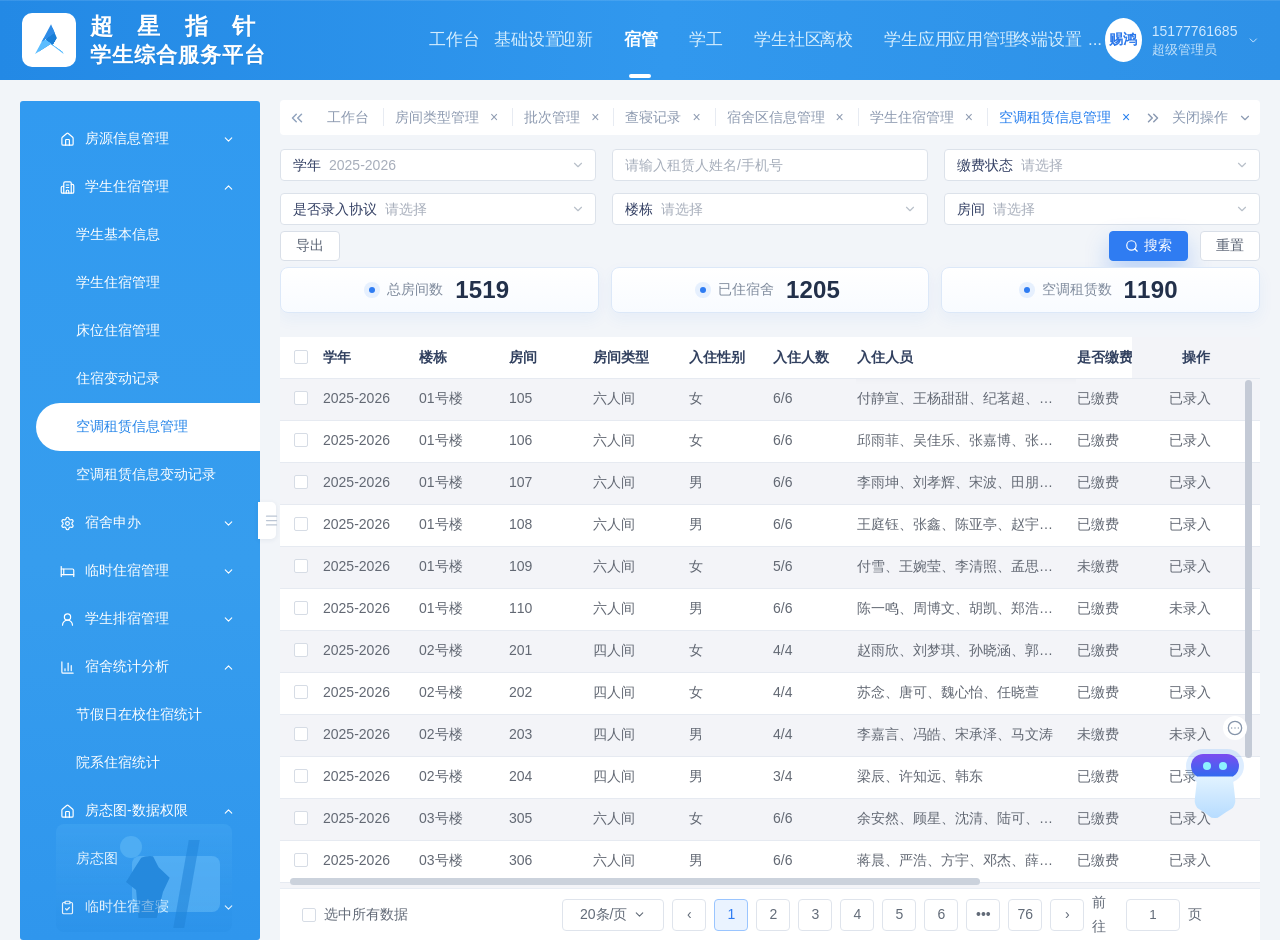
==== commit 84164a72: "Update attendance prototype 20260622150726" ====
--- a/air-rental.html
+++ b/air-rental.html
@@ -9,8 +9,8 @@
         window.location.replace("../课堂考勤_免端口打开版/air-rental.html");
       }
     </script>
-    <script type="module" crossorigin src="./assets/main-mdgyq0hT.js?deploy=20260617135409"></script>
-    <link rel="stylesheet" crossorigin href="./assets/main-Bj8PpZp6.css?deploy=20260617135409">
+    <script type="module" crossorigin src="./assets/main-BrlZk9pr.js?deploy=20260622150726"></script>
+    <link rel="stylesheet" crossorigin href="./assets/main-DZ2pmBDy.css?deploy=20260622150726">
   </head>
   <body>
     <div id="root"></div>
--- a/assets/main-DZ2pmBDy.css
+++ b/assets/main-DZ2pmBDy.css
@@ -0,0 +1 @@
+*{box-sizing:border-box}:root{color-scheme:light;--attendance-font-body: "PingFang SC", "Hiragino Sans GB", "Microsoft YaHei", "Noto Sans SC", "Source Han Sans SC", "Segoe UI", sans-serif;--attendance-font-ui: "PingFang SC", "Hiragino Sans GB", "Microsoft YaHei", "Noto Sans SC", "Source Han Sans SC", "Helvetica Neue", sans-serif;--attendance-font-heading: "PingFang SC", "Hiragino Sans GB", "Noto Sans SC", "Source Han Sans SC", "Microsoft YaHei", sans-serif;--attendance-font-mono: ui-monospace, "SFMono-Regular", Menlo, Monaco, Consolas, "Liberation Mono", "Courier New", monospace;--attendance-text-xs: .75rem;--attendance-text-sm: .875rem;--attendance-text-base: 1rem;--attendance-text-lg: 1.125rem;--attendance-text-xl: 1.375rem;--attendance-text-2xl: 1.75rem;--attendance-text-3xl: 2.25rem;--attendance-leading-tight: 1.28;--attendance-leading-snug: 1.4;--attendance-leading-body: 1.65;--attendance-leading-relaxed: 1.8;--attendance-weight-regular: 400;--attendance-weight-medium: 500;--attendance-weight-semibold: 600;--attendance-weight-bold: 700;--attendance-primary: #2b86e3;--attendance-primary-soft: #3da0f3;--attendance-primary-deep: #226fc6;--attendance-accent: #65d2ff;--attendance-accent-soft: #dff5ff;--attendance-warning: oklch(.76 .14 72);--attendance-danger: oklch(.69 .16 18);--attendance-text: #1f3150;--attendance-text-soft: #4d668d;--attendance-muted: #8a9bbb;--attendance-bg: #f3f7fd;--attendance-bg-deep: #e9f1fb;--attendance-card: #ffffff;--attendance-panel: rgba(255, 255, 255, .9);--attendance-border: rgba(201, 215, 236, .92);--attendance-disabled-bg: #f4f8fe;--attendance-disabled-border: #d8e5f5;--attendance-disabled-text: #41516a;--attendance-disabled-placeholder: #97a8bd;--attendance-shadow: 0 24px 56px rgba(45, 77, 132, .1);--attendance-shadow-soft: 0 16px 38px rgba(45, 77, 132, .07);--attendance-shadow-strong: 0 28px 64px rgba(45, 77, 132, .14);--attendance-control-radius: 6px;--attendance-focus-ring: 0 0 0 4px rgba(61, 160, 243, .18);--attendance-nav-top-start: #2187e5;--attendance-nav-top-end: #3197ee;--attendance-nav-chip: #2b8ee6;--attendance-nav-chip-border: #5caef2;--attendance-nav-chip-hover: #257fd5;--attendance-nav-side-start: #2a93ed;--attendance-nav-side-end: #2789e4;--attendance-nav-rail: #2487df;--attendance-nav-active-start: #ffffff;--attendance-nav-active-end: #edf7ff;--attendance-nav-active-text: #2b80dd;--attendance-nav-highlight: #ffffff;--attendance-press-scale: .97;--ease-out: cubic-bezier(.23, 1, .32, 1);--ease-in-out: cubic-bezier(.77, 0, .175, 1);--ease-drawer: cubic-bezier(.32, .72, 0, 1)}html,body,#root{width:100%;height:100%;margin:0;padding:0}body{font-family:var(--attendance-font-body);font-size:var(--attendance-text-base);line-height:var(--attendance-leading-body);font-weight:var(--attendance-weight-regular);letter-spacing:.01em;color:var(--attendance-text);background:radial-gradient(circle at 12% 8%,rgba(61,160,243,.18),transparent 26%),radial-gradient(circle at 86% 18%,rgba(101,210,255,.16),transparent 22%),radial-gradient(circle at 50% 100%,rgba(43,134,227,.1),transparent 30%),linear-gradient(180deg,#f7fbff,#f1f6fd 42%,#ebf2fb);overflow:hidden;-webkit-font-smoothing:antialiased;-moz-osx-font-smoothing:grayscale;font-kerning:normal;text-rendering:optimizeLegibility}body.prd-review-mode{background:transparent}button,input,textarea,select,.ant-typography,.ant-btn,.ant-input,.ant-input-affix-wrapper,.ant-select,.ant-picker,.ant-tag,.ant-table,.ant-modal,.ant-drawer{font-family:var(--attendance-font-ui)}h1,h2,h3,h4,h5,h6{font-family:var(--attendance-font-heading);font-weight:var(--attendance-weight-bold);line-height:var(--attendance-leading-tight);letter-spacing:.01em}code,pre,.mono{font-family:var(--attendance-font-mono)}body.prd-review-mode .mmy-route-switch,body.prd-review-mode .mconfirm-route-switch,body.prd-review-mode .mrec-route-switch,body.prd-review-mode .mwarn-route-switch,body.prd-review-mode .mstats-route-switch,body.prd-review-mode .mt-route-switch,body.prd-review-mode [class*=-route-switch]{display:none!important;height:0!important;margin:0!important;padding:0!important;border:0!important;overflow:hidden!important}body:before{content:"";position:fixed;inset:0;pointer-events:none;background-image:linear-gradient(rgba(255,255,255,.25) 1px,transparent 1px),linear-gradient(90deg,rgba(255,255,255,.22) 1px,transparent 1px);background-size:28px 28px;-webkit-mask-image:linear-gradient(180deg,rgba(0,0,0,.24),transparent 74%);mask-image:linear-gradient(180deg,rgba(0,0,0,.24),transparent 74%)}body.prd-review-mode:before{display:none}::selection{background:#65d2ff47;color:var(--attendance-text)}.ant-input[disabled],.ant-input-disabled,textarea.ant-input[disabled],textarea.ant-input-disabled,.ant-input-affix-wrapper-disabled,.ant-picker-disabled,.ant-input-number-disabled,.ant-select-disabled .ant-select-selector,.ant-select-disabled .ant-select-content,.ant-cascader-picker-disabled .ant-select-selector{color:var(--attendance-disabled-text)!important;background:var(--attendance-disabled-bg)!important;border-color:var(--attendance-disabled-border)!important;opacity:1!important;cursor:not-allowed;box-shadow:none!important}.ant-input-number-disabled input,.ant-picker-disabled input,.ant-select-disabled .ant-select-selection-item,.ant-select-disabled .ant-select-selection-placeholder,.ant-input[disabled]::placeholder,.ant-input-disabled::placeholder,textarea.ant-input[disabled]::placeholder,textarea.ant-input-disabled::placeholder{color:var(--attendance-disabled-placeholder)!important;opacity:1!important}.prd-review-inner-highlight{position:fixed;z-index:9999;pointer-events:auto;cursor:grab;touch-action:none;-webkit-user-select:none;user-select:none;border:2px solid rgba(43,134,227,.92);background:#2b86e30e;box-shadow:0 0 0 1px #ffffffb8,0 8px 24px #2b86e329,inset 0 0 0 1px #2b86e31a}.prd-review-inner-highlight:active{cursor:grabbing}.prd-review-resize-handle{position:absolute;z-index:1;pointer-events:auto}.prd-review-resize-handle:after{content:"";position:absolute;display:block;width:8px;height:8px;border:2px solid #fff;border-radius:999px;background:var(--attendance-primary);box-shadow:0 2px 8px #1f315033;opacity:0;transition:opacity .12s ease}.prd-review-inner-highlight:hover .prd-review-resize-handle:after{opacity:1}.prd-review-resize-handle.is-n,.prd-review-resize-handle.is-s{left:12px;right:12px;height:12px;cursor:ns-resize}.prd-review-resize-handle.is-n{top:-7px}.prd-review-resize-handle.is-s{bottom:-7px}.prd-review-resize-handle.is-e,.prd-review-resize-handle.is-w{top:12px;bottom:12px;width:12px;cursor:ew-resize}.prd-review-resize-handle.is-e{right:-7px}.prd-review-resize-handle.is-w{left:-7px}.prd-review-resize-handle.is-ne,.prd-review-resize-handle.is-nw,.prd-review-resize-handle.is-se,.prd-review-resize-handle.is-sw{width:18px;height:18px}.prd-review-resize-handle.is-ne{top:-10px;right:-10px;cursor:nesw-resize}.prd-review-resize-handle.is-nw{top:-10px;left:-10px;cursor:nwse-resize}.prd-review-resize-handle.is-se{right:-10px;bottom:-10px;cursor:nwse-resize}.prd-review-resize-handle.is-sw{bottom:-10px;left:-10px;cursor:nesw-resize}.prd-review-resize-handle.is-ne:after,.prd-review-resize-handle.is-se:after{right:3px}.prd-review-resize-handle.is-nw:after,.prd-review-resize-handle.is-sw:after{left:3px}.prd-review-resize-handle.is-ne:after,.prd-review-resize-handle.is-nw:after{top:3px}.prd-review-resize-handle.is-se:after,.prd-review-resize-handle.is-sw:after{bottom:3px}.prd-review-inner-highlight-label{position:absolute;left:12px;top:-32px;max-width:min(360px,calc(100vw - 40px));padding:5px 10px;border-radius:999px;background:var(--attendance-primary);color:#fff;font-size:var(--attendance-text-xs);font-weight:var(--attendance-weight-bold);line-height:var(--attendance-leading-snug);white-space:nowrap;box-shadow:0 10px 22px #1f31502e}.prd-review-capture-layer{position:fixed;inset:0;z-index:10000;cursor:crosshair;background:#0f172a14;-webkit-user-select:none;user-select:none;touch-action:none}.prd-review-capture-tip{position:fixed;left:50%;top:18px;transform:translate(-50%);padding:8px 14px;border-radius:999px;background:#1f3150eb;color:#fff;font-size:var(--attendance-text-sm);font-weight:var(--attendance-weight-semibold);box-shadow:0 14px 28px #1f31502e}.prd-review-capture-draft{position:fixed;border:2px dashed var(--attendance-primary);border-radius:12px;background:#2b86e31f;box-shadow:0 0 0 999px #0f172a1f}::-webkit-scrollbar{width:10px;height:10px}::-webkit-scrollbar-thumb{background:#758aab5c;border-radius:999px;border:2px solid transparent;background-clip:padding-box}::-webkit-scrollbar-track{background:transparent}.ant-btn{border-radius:12px;font-size:var(--attendance-text-sm);font-weight:var(--attendance-weight-semibold);line-height:var(--attendance-leading-snug);transform:translateZ(0);transition:transform .16s var(--ease-out),box-shadow .2s var(--ease-out),border-color .2s var(--ease-out),background-color .2s var(--ease-out),color .2s var(--ease-out),filter .2s ease}.ant-btn:active{transform:scale(var(--attendance-press-scale))}.ant-btn:focus-visible{outline:none;box-shadow:var(--attendance-focus-ring)}@media(hover:hover)and (pointer:fine){.ant-btn:hover{transform:translateY(-1px)}}.ant-btn-primary{background:linear-gradient(135deg,var(--attendance-primary) 0%,var(--attendance-primary-soft) 100%);box-shadow:0 12px 24px #2969d838}@media(hover:hover)and (pointer:fine){.ant-btn-primary:hover{box-shadow:0 14px 28px #246bdb42}}.ant-card,.ant-segmented,.ant-modal-content,.ant-drawer-content{border-radius:16px}.ant-input,.ant-input-affix-wrapper,.ant-select-selector,.ant-picker,.ant-input-number,textarea.ant-input{border-radius:var(--attendance-control-radius)!important;border-color:#bdcbe1e0!important;box-shadow:0 1px #fffc inset;font-size:var(--attendance-text-base);line-height:var(--attendance-leading-snug)}.ant-input:focus,.ant-input-focused,.ant-input-affix-wrapper-focused,.ant-picker-focused,.ant-select-focused .ant-select-selector{box-shadow:0 0 0 4px #246bdb1f!important}.action-btn-primary,.action-btn-secondary,.action-btn-dashed{height:38px;padding-inline:18px;border-radius:14px;font-size:var(--attendance-text-sm);font-weight:var(--attendance-weight-semibold)}.ant-card-head-title,.ant-modal-title,.ant-drawer-title{font-family:var(--attendance-font-heading);font-size:var(--attendance-text-lg);font-weight:var(--attendance-weight-bold);line-height:var(--attendance-leading-snug)}.ant-form-item-label>label,.ant-descriptions-item-label,.ant-table-thead>tr>th,.crumb-line,.left-nav-item,.top-menu-item{font-weight:var(--attendance-weight-semibold)}.ant-form-item-label>label,.ant-descriptions-item-label{font-size:var(--attendance-text-sm);line-height:var(--attendance-leading-snug)}.action-btn-primary{background:linear-gradient(135deg,var(--attendance-primary) 0%,var(--attendance-primary-soft) 100%);border-color:transparent;color:#fff;box-shadow:0 12px 24px #2969d833}.action-btn-secondary{background:linear-gradient(180deg,#fff,#f7fbff);border-color:#bdcbe1e0;color:var(--attendance-text);box-shadow:0 8px 18px #2d4d840f}.action-btn-dashed{background:linear-gradient(180deg,#fff,#f8fbff);border:1px dashed rgba(189,203,225,.98);color:#234a84;box-shadow:inset 0 1px #ffffffc2}@media(hover:hover)and (pointer:fine){.action-btn-primary:hover{transform:translateY(-1px);filter:brightness(1.02)}.action-btn-secondary:hover,.action-btn-dashed:hover{transform:translateY(-1px);border-color:#5f8dd6f2;color:#1f5aa6}}@media(max-width:980px){body{overflow:auto}}.mobile-tasks-root,.mmy-root,.mconfirm-root,.mrec-root,.mstats-root,.mscan-root,.mroll-root{width:100%;min-height:100vh!important;box-sizing:border-box;overflow:hidden;background:transparent!important}.mt-device-frame,.mmy-device,.mconfirm-device,.mrec-device,.msrec-device,.mstats-device,.mwarn-device,.mscan-device,.mroll-device{aspect-ratio:393 / 852;width:min(351px,100%)!important;height:761px!important;max-height:none!important;box-sizing:border-box;flex:0 0 auto}@media(max-height:900px){.mt-device-frame,.mmy-device,.mconfirm-device,.mrec-device,.msrec-device,.mstats-device,.mwarn-device,.mscan-device,.mroll-device{width:min(332px,100%)!important;height:720px!important;max-height:none!important}}@media(prefers-reduced-motion:reduce){*,*:before,*:after{animation:none!important;transition:none!important;scroll-behavior:auto!important}}.air-mobile-shell{position:fixed;inset:0;width:100vw;height:100vh;min-height:100vh;display:grid;place-items:center;background:#fff!important;font-family:PingFang SC,Microsoft YaHei,sans-serif}html:has(.air-mobile-shell),body:has(.air-mobile-shell),#root:has(.air-mobile-shell){background:#fff!important}body:has(.air-mobile-shell):before{display:none!important}.air-mobile-phone{position:relative;width:393px;height:852px;overflow:hidden;border-radius:46px;background:#eef2f8;color:#2b2f36;box-shadow:0 0 0 9px #111,0 0 0 12px #2b2b2b,0 30px 90px #0000009e}.air-mobile-phone button,.air-mobile-phone select{font:inherit}.air-mobile-status{height:46px;display:flex;align-items:center;justify-content:space-between;padding:0 42px;background:#fff;font-size:18px;font-weight:700}.status-icons b{display:inline-block;padding:0 5px;border-radius:6px;background:#39d664;color:#fff;line-height:1.1}.air-mobile-titlebar{height:82px;display:grid;grid-template-columns:74px 1fr 106px;align-items:center;background:#fff}.air-mobile-titlebar button{border:0;background:transparent;color:#262a2f}.air-mobile-titlebar strong{text-align:center;font-size:22px;letter-spacing:1px}.air-mobile-menu{width:82px;height:34px;display:flex;align-items:center;justify-content:center;gap:11px;border:1px solid #d8dce4;border-radius:999px;color:#343941;font-weight:700}.air-mobile-menu i{width:1px;height:18px;background:#d9dde5}.air-mobile-content{position:absolute;inset:128px 0 86px;overflow:auto;padding:0 14px 24px;background:#eef2f8}.air-mobile-hero{height:134px;margin:0 -14px;padding:24px 14px 0;display:flex;justify-content:space-between;background:#4c87fb;color:#fff}.air-room-title{display:flex;align-items:center;gap:12px;height:44px}.building-icon{width:42px;height:42px;display:grid;place-items:center;border-radius:50%;background:#fff;font-size:20px}.air-room-title strong{font-size:25px}.agreement-link{width:110px;height:40px;margin-top:4px;border:0;border-radius:999px;background:#ffffff29;color:#fff;font-size:17px}.air-info-card{border-radius:8px;background:#fff}.room-card{position:relative;z-index:2;margin-top:-58px;padding:16px 18px}.info-row{min-height:50px;display:flex;align-items:center;justify-content:space-between;border-bottom:1px solid #edf0f5;font-size:17px}.info-row:last-child{border-bottom:0}.info-row span,.resident-block>span{display:flex;align-items:center;gap:7px;color:#30343b}.info-row svg,.resident-block svg{color:#a7adb8}.info-row strong{font-size:17px;font-weight:500}.resident-block{padding-top:15px;font-size:17px}.resident-block div{display:flex;flex-wrap:wrap;gap:10px;padding:14px 18px 2px}.resident-block em{min-width:78px;padding:7px 13px;border:1px solid #e5e8ee;border-radius:999px;background:#f7f8fb;color:#6b7078;font-style:normal;text-align:center}.air-mobile-content h2{position:relative;display:inline-block;margin:19px 0 12px 4px;font-size:21px}.air-mobile-content h2:after{content:"";position:absolute;left:0;right:-4px;bottom:0;height:7px;border-radius:999px;background:#8fe2d8;z-index:-1}.rent-card{padding:8px 18px}.rent-card mark{padding:7px 15px;border-radius:999px;background:#e8fbf6;color:#24d2b8}.rent-card mark.muted{background:#f2f4f8;color:#8b9ab5}.adjust-result{margin:14px 0 0;padding:12px 14px;border-radius:10px;background:#e8f2ff;color:#2874e6;font-size:14px}.air-mobile-footer{position:absolute;left:0;right:0;bottom:0;height:86px;display:grid;grid-template-columns:1fr 1fr 1fr;gap:12px;padding:14px;background:#fff;box-shadow:0 -6px 18px #1e2c4614}.air-mobile-footer button{border:0;border-radius:5px;font-size:17px}.air-mobile-footer .secondary{background:#f0f3f8;color:#8ca0bf}.air-mobile-footer .primary{background:#97bbfb;color:#fff}.air-mobile-footer .adjust{background:#2f7cf2;color:#fff;font-weight:600}.role-switch{position:absolute;right:13px;top:330px;width:52px;height:52px;border:6px solid #edf4ff;border-radius:50%;background:#dbeaff;color:#2f7cf2;font-size:13px;line-height:1.1}.air-modal-mask{position:absolute;inset:0;z-index:10;display:flex;align-items:flex-end;background:#0a14287a}.air-adjust-sheet{width:100%;padding:18px 18px 24px;border-radius:24px 24px 0 0;background:#fff}.air-adjust-sheet header{display:flex;align-items:center;justify-content:space-between;font-size:20px}.air-adjust-sheet header button{border:0;background:transparent;color:#9aa4b5}.air-adjust-sheet p{margin:10px 0 16px;color:#7a8495;font-size:14px;line-height:1.55}.air-adjust-sheet label{display:block;margin-top:14px}.air-adjust-sheet label span{display:block;margin-bottom:8px;color:#333a46;font-weight:600}.air-adjust-sheet select{width:100%;height:44px;padding:0 12px;border:1px solid #dce4f0;border-radius:8px;background:#f9fbff;color:#333a46;font-size:16px}.target-preview{margin-top:16px;padding:12px;border-radius:10px;background:#f2f7ff}.target-preview span{display:block;color:#7c8ba4;font-size:13px}.target-preview strong{display:block;margin-top:5px;color:#256fe5}.air-adjust-sheet footer{display:grid;grid-template-columns:1fr 1fr;gap:12px;margin-top:18px}.air-adjust-sheet footer button{height:44px;border:0;border-radius:8px;background:#eef2f8;color:#7c8ba4;font-size:16px}.air-adjust-sheet footer button:last-child{background:#2f7cf2;color:#fff}.attendance-page{min-height:100vh;height:100vh;overflow:hidden;background:radial-gradient(circle at top left,rgba(61,160,243,.18),transparent 22%),radial-gradient(circle at 88% 12%,rgba(101,210,255,.14),transparent 18%),linear-gradient(180deg,#f7fbff,#eff5fc 52%,#eaf1fa);color:var(--attendance-text)}.platform-header{position:relative;isolation:isolate;height:78px;padding:0 24px 0 22px;display:flex;align-items:center;justify-content:space-between;gap:16px;background:linear-gradient(90deg,var(--attendance-nav-top-start) 0%,var(--attendance-primary-soft) 46%,var(--attendance-nav-top-end) 100%);color:#fff;box-shadow:0 16px 30px #3f64a424;border-bottom:1px solid rgba(132,191,245,.72)}.platform-header:after{content:"";position:absolute;inset:auto 24px 0;height:1px;background:linear-gradient(90deg,#fff0,#e9f7ffeb,#fff0);pointer-events:none}.brand-wrap{display:flex;align-items:center;gap:14px;flex-shrink:0}.brand-logo-image{display:block;width:232px;max-width:min(232px,24vw);height:auto;object-fit:contain;filter:drop-shadow(0 10px 20px rgba(11,28,67,.22))}.top-menu{display:flex;align-items:center;gap:8px;flex:1;justify-content:center;overflow:hidden;min-width:0;margin:0 10px;padding:0;border-radius:0;background:transparent;border:none;box-shadow:none}.top-menu-item{position:relative;font-size:var(--attendance-text-base);color:#f8fcfff5;padding:12px 16px;border-radius:999px;cursor:pointer;white-space:nowrap;transform:translateZ(0);transition:background-color .16s var(--ease-out),color .16s var(--ease-out),transform .16s var(--ease-out),box-shadow .2s var(--ease-out)}@media(hover:hover)and (pointer:fine){.top-menu-item:hover{color:#fff;background:linear-gradient(180deg,var(--attendance-nav-chip-hover) 0%,#1f74c7 100%);box-shadow:0 8px 18px #43629924;transform:translateY(-1px)}}.top-menu-item:active{transform:scale(var(--attendance-press-scale))}.top-menu-item.active{position:relative;color:var(--attendance-nav-active-text);font-weight:600;background:linear-gradient(135deg,var(--attendance-nav-active-start) 0%,var(--attendance-nav-active-end) 100%);box-shadow:0 10px 22px #5470a429,inset 0 1px #ffffffb8}.top-menu-item.active:after{content:none}.user-info{display:flex;align-items:center;gap:10px;flex-shrink:0;padding:0;border-radius:0;background:transparent;border:none;font-size:13px;color:#fff;box-shadow:none}.user-avatar{width:36px;height:36px;border-radius:50%;background:linear-gradient(180deg,#fff,#eef8ff);color:var(--attendance-primary-deep);display:flex;align-items:center;justify-content:center;font-size:12px;font-weight:700;box-shadow:0 10px 20px #4a669929}.user-meta{display:flex;flex-direction:column;gap:2px}.user-name{font-size:var(--attendance-text-sm);line-height:1.2;color:#fffffff5}.user-role{font-size:var(--attendance-text-xs);color:#f0f9ffeb}.page-body{display:flex;height:calc(100vh - 78px);overflow:hidden}.left-nav{position:relative;width:240px;margin:18px 0 18px 18px;height:calc(100% - 32px);border-radius:24px;background:radial-gradient(circle at 100% 0,rgba(101,210,255,.16),transparent 24%),linear-gradient(180deg,var(--attendance-nav-side-start) 0%,#2990e8 46%,var(--attendance-nav-side-end) 100%);padding:14px;color:#fff;box-shadow:0 18px 34px #43609424;border:1px solid rgba(114,183,244,.72);overflow:auto}.left-nav-item{position:relative;margin-bottom:6px;padding:13px 16px 13px 20px;border-radius:16px;font-size:var(--attendance-text-sm);cursor:pointer;color:#f8fcfff5;background:transparent;transform:translateZ(0);transition:background-color .16s var(--ease-out),color .16s var(--ease-out),border-color .2s var(--ease-out),box-shadow .2s var(--ease-out),transform .16s var(--ease-out);border:1px solid transparent}.left-nav-item:before{content:"";position:absolute;left:10px;top:11px;bottom:11px;width:3px;border-radius:999px;background:transparent;transition:background .18s ease,box-shadow .18s ease}@media(hover:hover)and (pointer:fine){.left-nav-item:hover{background:linear-gradient(180deg,var(--attendance-nav-rail) 0%,#2179ca 100%);color:#fff;border-color:#7abdf59e;box-shadow:0 10px 18px #314d7d24;transform:translate(2px)}}.left-nav-item:active{transform:translate(2px) scale(.985)}.left-nav-item.active{background:linear-gradient(135deg,var(--attendance-nav-active-start) 0%,var(--attendance-nav-active-end) 100%);color:var(--attendance-nav-active-text);font-weight:600;border-color:#c3e6ffeb;box-shadow:0 12px 24px #47659429,inset 0 1px #ffffffb8}.left-nav-item.active:before{background:linear-gradient(180deg,var(--attendance-primary) 0%,#63d1ff 100%);box-shadow:0 0 0 1px #ffffff61}.left-sub-menu{margin-top:12px;border-radius:18px;background:linear-gradient(180deg,#2587de,#237dd1);padding:10px;border:1px solid rgba(114,183,244,.56);box-shadow:inset 0 1px #ffffff24}.left-sub-item{padding:10px 12px;border-radius:18px;margin-bottom:8px;font-size:var(--attendance-text-sm);color:#eff9fff5}.left-sub-item.active{background:linear-gradient(180deg,#fff,#eef8ff);color:var(--attendance-nav-active-text);font-weight:600;box-shadow:0 8px 16px #314d7d1f}.left-sub-item:last-child{margin-bottom:0}.content-area{flex:1;padding:24px;height:100%;overflow:auto}.content-panel{position:relative;isolation:isolate;background:linear-gradient(180deg,#fff,#f8fbff);border-radius:30px;min-height:100%;padding:22px;box-shadow:0 22px 48px #1f2d3d14;border:1px solid #d8e3f1}.content-panel:before{content:"";position:absolute;inset:0;z-index:0;pointer-events:none;border-radius:inherit;background:radial-gradient(circle at top right,rgba(79,142,247,.08),transparent 18%),radial-gradient(circle at bottom left,rgba(28,166,164,.06),transparent 16%)}.content-panel>*{position:relative;z-index:1}.crumb-line{height:42px;background:linear-gradient(180deg,#fff,#f3f8ff);border:1px solid #d8e3f1;border-radius:14px;display:flex;align-items:center;padding:0 16px;margin-bottom:18px;color:#5e708e;font-size:var(--attendance-text-sm);line-height:var(--attendance-leading-snug);box-shadow:0 8px 18px #246bdb0d}.batch-hero-card{margin-bottom:16px;padding:28px;border-radius:24px;background:radial-gradient(circle at top right,rgba(255,255,255,.24),transparent 30%),linear-gradient(135deg,#1a73e8,#3b82f6,#5b9cff);box-shadow:0 20px 40px #1c60c029}.batch-management-hero{display:flex;align-items:stretch;justify-content:space-between;gap:18px;margin-bottom:16px;padding:24px 26px;border-radius:28px;background:radial-gradient(circle at 18% 18%,rgba(255,255,255,.14),transparent 18%),radial-gradient(circle at top right,rgba(255,255,255,.22),transparent 30%),linear-gradient(135deg,#163f9d,#246bdb 56%,#42a8e8);box-shadow:0 24px 48px #246bdb2e}.batch-management-hero-copy{max-width:720px}.batch-management-hero-kicker{display:inline-block;color:#ffffffd6;font-size:12px;letter-spacing:.08em;text-transform:uppercase}.batch-management-hero-title{margin:8px 0 10px;color:#fff;font-size:30px;line-height:1.14}.batch-management-hero-desc{margin:0;color:#ffffffdb;font-size:14px;line-height:1.8}.batch-management-hero-metrics{display:grid;grid-template-columns:repeat(3,minmax(120px,1fr));gap:12px;min-width:360px}.batch-management-metric{padding:14px 16px;border-radius:18px;background:#ffffff29;border:1px solid rgba(255,255,255,.18);box-shadow:inset 0 1px #fff3;color:#fff}.batch-management-metric span{font-size:12px;color:#ffffffc7}.batch-management-metric strong{display:block;margin-top:8px;font-size:24px;line-height:1}.batch-hero-main{display:flex;align-items:center;justify-content:space-between;gap:24px}.batch-hero-kicker{display:inline-block;margin-bottom:10px;color:#ffffffe0!important;letter-spacing:.08em;text-transform:uppercase;font-size:12px}.batch-hero-title{margin:0 0 10px!important;color:#fff!important}.batch-hero-desc{max-width:700px;margin-bottom:18px!important;color:#ffffffd6!important;font-size:14px}.batch-hero-card .ant-btn-default{border-color:#ffffff47;color:#fff;background:#ffffff14}.batch-hero-card .ant-btn-default:hover{border-color:#fff9!important;color:#fff!important;background:#ffffff24!important}.batch-hero-progress{min-width:180px;display:flex;flex-direction:column;align-items:center;gap:8px}.batch-hero-progress .ant-progress-text{color:#fff!important}.batch-hero-progress-text{color:#ffffffc7!important}.batch-hero-metrics{margin-top:20px;display:grid;grid-template-columns:repeat(4,minmax(120px,1fr));gap:12px}.batch-hero-metric{padding:14px 16px;border:1px solid rgba(255,255,255,.14);border-radius:18px;background:#ffffff24;-webkit-backdrop-filter:blur(10px);backdrop-filter:blur(10px);color:#fff}.batch-hero-metric strong{display:block;margin-top:6px;font-size:24px;line-height:1}.batch-hero-metric-label{font-size:12px;color:#ffffffc7}.batch-summary-row{margin-bottom:16px}.batch-summary-card{border-radius:22px;border:1px solid rgba(231,237,246,.9);box-shadow:0 14px 28px #1f2d3d0f;overflow:hidden}.batch-summary-card .ant-card-body{padding:20px 22px}.query-grid{display:grid;grid-template-columns:repeat(3,minmax(220px,1fr)) auto;gap:12px;background:linear-gradient(180deg,#fbfdfffa,#f3f7fdf5);border:1px solid rgba(223,233,246,.98);border-radius:20px;padding:16px;margin-bottom:14px;box-shadow:inset 0 1px #ffffffb8}.query-grid .ant-form-item{margin-bottom:0}.query-input{width:100%}.query-action{display:flex;align-items:center;justify-content:flex-end}.table-toolbar{margin:12px 0 14px}.batch-toolbar{display:flex;align-items:center;justify-content:space-between;gap:12px;padding:14px 16px;border-radius:18px;background:linear-gradient(180deg,#fbfdfffa,#f3f7fdf5);border:1px solid rgba(223,233,246,.98);box-shadow:inset 0 1px #ffffffb8,0 10px 22px #1f2d3d0a}.batch-toolbar-meta{display:flex;align-items:center;gap:10px;flex-wrap:wrap}.batch-toolbar-note{color:#6f82a1!important}.batch-table .ant-table-container{border-radius:18px;overflow:hidden;border:1px solid #e6edf6;box-shadow:0 12px 24px #1f2d3d0d}.batch-table .ant-table-thead>tr>th{background:linear-gradient(180deg,#f8fbff,#f1f6fd);color:#314463;font-weight:600;border-bottom:1px solid #e4edf8;padding:8px 12px;line-height:20px}.batch-table .ant-table-tbody>tr>td{vertical-align:middle;transition:background .18s ease;padding:8px 12px;line-height:20px}.batch-table .ant-table-tbody>tr:hover>td{background:#f5f9ff}.batch-steps{margin-bottom:14px}.wizard-grid{display:grid;grid-template-columns:repeat(2,minmax(280px,1fr));gap:12px}.editor-shell .wizard-grid{row-gap:16px}.batch-basic-settings-grid{display:grid;grid-template-columns:repeat(2,minmax(260px,1fr));gap:12px 16px}.batch-basic-settings-grid .ant-form-item{margin-bottom:0}.attendance-node-inline{display:flex;align-items:flex-start;gap:10px 14px;flex-wrap:wrap}.attendance-node-label{flex:0 0 82px;min-height:32px;display:inline-flex;align-items:center;font-weight:600;color:#1f2a3d}.attendance-node-group{display:inline-flex;align-items:center;gap:10px;min-height:32px;flex-wrap:wrap}.attendance-node-group-end{flex-basis:calc(100% - 96px);margin-left:96px}.attendance-node-required{color:#ef4444;margin-right:4px}.batch-method-grid{display:grid;grid-template-columns:minmax(320px,1fr) minmax(320px,1fr);gap:14px}.batch-method-column{min-width:0}.method-result-panel{margin-top:10px;border:1px solid #d6dde8;border-radius:12px;background:#eef1f6;padding:14px 16px}.method-result-panel .ant-form-item:last-child{margin-bottom:0}.batch-method-block{display:flex;flex-direction:column;gap:10px}.batch-method-inline-row{display:flex;align-items:center;gap:14px;flex-wrap:wrap}.method-result-row{display:flex;align-items:center;gap:14px;flex-wrap:wrap;margin-bottom:10px}.method-result-row:last-child{margin-bottom:0}.method-result-row .ant-checkbox-group{display:flex;align-items:center;gap:14px;flex-wrap:wrap}.attendance-method-section{padding:22px 28px 28px}.attendance-method-section .section-title{font-size:22px;margin-bottom:18px}.attendance-method-layout{display:grid;grid-template-columns:360px minmax(0,1fr);min-height:480px;border:1px solid #d7e0ee;border-radius:16px;background:#fff;overflow:hidden}.attendance-method-sidebar{padding:28px;border-right:1px solid #e1e7f1;background:linear-gradient(180deg,#fff,#fbfdff)}.attendance-method-label{display:inline-flex;align-items:center;margin-bottom:14px;color:#10244a;font-size:15px;font-weight:700}.attendance-method-form-item,.attendance-combo-form-item{margin-bottom:0}.attendance-method-card-group,.attendance-combo-grid{display:flex;flex-direction:column;gap:12px;width:100%}.attendance-method-card{display:flex;align-items:center;width:100%;min-height:72px;margin-inline-start:0!important;padding:16px 18px;border:1px solid #d8e0ec;border-radius:10px;background:#fff;color:#10244a;transition:border-color .18s ease,background .18s ease,box-shadow .18s ease}.attendance-method-card.is-active,.attendance-combo-card.is-active{border-color:#2f7df6;background:linear-gradient(180deg,#fff,#f6faff);box-shadow:0 0 0 1px #2f7df659}.attendance-method-card .ant-radio{margin-right:12px}.attendance-method-card>span:last-child,.attendance-combo-card>span:last-child{display:inline-flex;align-items:center;min-width:0}.attendance-method-icon,.attendance-combo-icon{display:inline-flex;align-items:center;justify-content:center;flex:0 0 auto;width:38px;height:38px;margin-right:12px;border-radius:9px;background:#eef5ff;color:#2f7df6}.attendance-method-name{font-size:16px;font-weight:700;line-height:1.35}.attendance-combo-block{margin-top:28px;padding-top:24px;border-top:1px dashed #d8e0ec}.attendance-combo-grid{gap:10px}.attendance-combo-card{display:flex;align-items:center;width:fit-content;min-width:210px;margin-inline-start:0!important;padding:11px 14px;border:1px solid #9fc1ff;border-radius:8px;background:#fbfdff;color:#10244a;font-size:15px;font-weight:650;transition:border-color .18s ease,background .18s ease,box-shadow .18s ease}.attendance-combo-card .ant-checkbox{margin-right:10px}.attendance-combo-card .attendance-combo-icon{width:28px;height:28px;margin-right:10px;border-radius:7px;background:#edf4ff}.attendance-method-params{padding:28px 34px;background:#fff}.attendance-method-params h4{margin:0 0 22px;color:#10244a;font-size:17px;font-weight:800}.attendance-param-card-list{display:flex;flex-direction:column;gap:18px}.attendance-param-empty{padding:20px;border:1px dashed #cbd7e6;border-radius:12px;background:#f8fbff;color:#64748b;font-size:14px}.attendance-param-card{display:grid;grid-template-columns:54px minmax(0,1fr);gap:18px;padding:20px;border:1px solid #dbe3ef;border-radius:14px;background:#fff;box-shadow:0 12px 30px #0f234b0a}.attendance-param-icon{display:inline-flex;align-items:center;justify-content:center;width:54px;height:54px;border-radius:12px}.attendance-param-icon.facial{background:#edf4ff;color:#2f7df6}.attendance-param-icon.location{background:#eaf7ef;color:#2f9a58}.attendance-param-icon.bluetooth{background:#f1edff;color:#6d4df2}.attendance-param-icon.rollcall{background:#fff7ed;color:#d97706}.attendance-param-content{min-width:0}.attendance-param-content>strong{display:block;margin-bottom:12px;color:#10244a;font-size:16px;font-weight:800}.attendance-qrcode-refresh-row{display:flex;align-items:center;gap:16px;margin-top:6px;padding-top:18px;border-top:1px solid #dbe3ef;color:#10244a;font-size:16px;font-weight:700}.attendance-qrcode-refresh-row>svg{flex:0 0 auto;color:#2f7df6}.method-change-row{margin-top:10px;display:flex;align-items:center;gap:12px;flex-wrap:wrap}.edit-alert{margin-bottom:12px}.public-settings-page{display:flex;flex-direction:column;gap:14px}.public-settings-hero{padding:24px 26px;border-radius:24px;background:radial-gradient(circle at top right,rgba(255,255,255,.22),transparent 30%),linear-gradient(135deg,#357ef7,#4d9afc 58%,#35d0c4);box-shadow:0 18px 42px #357ef729}.public-settings-hero-title{margin:8px 0 10px!important;color:#fff!important}.public-settings-hero-desc{max-width:760px;margin-bottom:0!important;color:#ffffffe0!important}.public-settings-hero-metrics{margin-top:18px;display:grid;grid-template-columns:repeat(4,minmax(120px,1fr));gap:12px}.public-settings-metric{padding:12px 14px;border-radius:18px;background:#ffffff24;border:1px solid rgba(255,255,255,.16);color:#fff}.public-settings-metric span{font-size:12px;color:#ffffffc7}.public-settings-metric strong{display:block;margin-top:6px;font-size:22px;line-height:1.1}.public-settings-toolbar{display:flex;align-items:center;justify-content:space-between;padding:8px 0}.public-section{border:1px solid #e7edf6;border-radius:20px;padding:18px;background:#ffffffe6;box-shadow:0 14px 28px #1f2d3d0d}.attendance-page .section-title{display:flex;align-items:center;gap:12px;flex-wrap:wrap;margin:0 0 16px;color:#234a84;font-size:var(--attendance-text-xl);line-height:var(--attendance-leading-snug);font-weight:700;letter-spacing:.01em}.section-alert,.warning-rule-meta{margin-bottom:12px}.warning-trigger-row{display:flex;align-items:center;gap:10px;flex-wrap:wrap;padding:12px 14px;border:1px solid #e5edf8;border-radius:14px;background:linear-gradient(180deg,#fbfdff,#f4f8fe)}.warning-trigger-label{color:#214475;font-weight:600}.result-grid{display:grid;grid-template-columns:repeat(4,minmax(180px,1fr));gap:10px}.result-item{display:flex;align-items:center;gap:10px;background:#f7fafe;padding:6px 8px;border-radius:10px}.result-item .ant-checkbox-wrapper{min-width:108px}.result-item input{flex:1}.result-save-row{display:flex;justify-content:flex-end;margin-top:14px}.mapping-grid{display:grid;grid-template-columns:repeat(2,minmax(320px,1fr));gap:12px}.mapping-block{display:flex;flex-direction:column;gap:8px}.attendance-page .mapping-block-title{margin-bottom:6px;padding-left:0}.mapping-card{border:1px solid #e7edf6;border-radius:16px;padding:14px;background:linear-gradient(180deg,#fdfefe,#f7fbff);box-shadow:inset 0 1px #ffffffb3}.add-row-btn{margin-top:10px}.inline-add-btn{margin-top:0;flex:1 1 0;height:34px;border-radius:12px;padding:0 18px;display:inline-flex;align-items:center;justify-content:center}.inline-add-row{margin-top:12px;display:grid;grid-template-columns:repeat(2,minmax(0,1fr));gap:12px;width:100%}.inline-add-row .ant-btn{width:100%}.warning-level-grid{display:grid;grid-template-columns:1fr;gap:12px}.warning-level-row{min-width:0}.warning-level-panel{padding:18px;border-radius:20px;background:linear-gradient(180deg,#fffffff5,#f6fafffa);box-shadow:inset 0 1px #ffffffe6,0 12px 24px #4a70a80d}.warning-level-toolbar{display:flex;align-items:flex-start;justify-content:space-between;gap:16px;margin-bottom:14px}.warning-level-title{display:inline-block;margin-bottom:4px;color:#183b74;font-size:15px}.warning-level-desc{margin:0;max-width:680px;color:#73829a;font-size:12px;line-height:1.6}.warning-level-create-btn{flex:0 0 auto;min-width:148px;height:36px;border-radius:12px;padding:0 18px}.warning-level-row{display:grid;grid-template-columns:32px 44px minmax(280px,1fr) minmax(210px,260px) 64px;gap:10px;align-items:center;padding:12px;border:1px solid #dfe9f6;border-radius:16px;background:linear-gradient(180deg,#fff,#f9fbff);box-shadow:0 8px 18px #5076a80a}.warning-level-handle{color:#8aa0bf;cursor:grab;display:inline-flex;align-items:center;justify-content:center;width:28px;height:28px;border-radius:10px;background:linear-gradient(180deg,#f5f9ff,#edf4ff)}.warning-level-rank-tag{margin-inline-end:0;border-radius:10px;text-align:center;font-weight:700;display:inline-flex;align-items:center;justify-content:center;min-width:32px;height:28px}.warning-level-name-cell{display:flex;align-items:center;gap:10px;min-width:0}.warning-level-name-cell .ant-input{min-width:0;flex:1 1 auto}.warning-level-field{min-width:0}.warning-level-inline-field{display:flex;align-items:center;gap:10px}.warning-level-field-label{display:inline-flex;align-items:center;flex:0 0 auto;margin-bottom:0;color:#6b7a90;font-size:12px;font-weight:600;white-space:nowrap}.warning-level-color-field{justify-content:flex-start}.warning-level-color-picker{width:166px;min-width:0}.warning-level-color-picker.ant-color-picker-trigger{width:166px;height:34px;justify-content:space-between;border-radius:8px;background:#fff}.warning-level-color-picker .ant-color-picker-color-block{width:18px;height:18px;flex:0 0 auto}.warning-level-color-picker .ant-color-picker-trigger-text{min-width:0;color:#26364f;font-weight:500}.warning-level-switch{display:flex;flex-direction:column;align-items:center;justify-content:flex-end}.warning-level-switch-inline .warning-level-field-label{display:none}.warning-level-delete-btn{flex:0 0 auto;padding-inline:6px;align-self:center}.notify-variable-tag{cursor:pointer;-webkit-user-select:none;user-select:none}.week-batch-modal .ant-modal-content{border-radius:22px;overflow:hidden}.week-batch-modal .ant-modal-header{padding-bottom:12px}.week-batch-modal-body{display:flex;flex-direction:column;gap:14px}.week-batch-section{padding:16px 18px;border:1px solid #e7eef8;border-radius:18px;background:linear-gradient(180deg,#fff,#fbfdff);box-shadow:0 10px 22px #4f70a10a}.week-batch-preview-section{background:linear-gradient(180deg,#fbfdff,#f4f8fe)}.week-batch-section-head{display:flex;flex-direction:column;gap:4px;margin-bottom:14px}.week-batch-section-head .ant-typography-secondary{margin-bottom:0}.week-batch-section .ant-alert{margin-top:10px;padding:10px 12px}.week-batch-field-grid{display:grid;grid-template-columns:repeat(2,minmax(0,1fr));gap:14px}.week-batch-field{display:flex;flex-direction:column;gap:8px}.week-batch-field .ant-input-number,.week-batch-field .ant-picker{width:100%}.week-batch-label{color:#214475;font-size:13px;font-weight:600}.week-batch-strategy-group{width:100%}.week-batch-preview-grid{display:grid;grid-template-columns:repeat(4,minmax(0,1fr));gap:12px}.week-batch-preview-card{padding:14px 12px;border-radius:16px;background:#ffffffeb;border:1px solid #dbe6f4;display:flex;flex-direction:column;gap:6px}.week-batch-preview-card span{color:#7a89a0;font-size:12px}.week-batch-preview-card strong{color:#1d4f91;font-size:24px;line-height:1.1}.week-batch-preview-summary{display:flex;flex-direction:column;gap:6px;margin-top:14px;color:#41556f;font-size:13px}.notify-row{display:flex;align-items:center;gap:8px;margin-bottom:10px;flex-wrap:wrap}.notify-settings-header{display:flex;align-items:center;justify-content:space-between;margin-bottom:14px;padding-bottom:12px;border-bottom:1px solid #eef2f6}.notify-settings-title{margin-bottom:0;color:#1f5aa6}.notify-settings-subtitle{display:block;margin-top:2px}.notify-config-card{border:1px solid #e7edf6;border-radius:18px;background:#fff;margin-bottom:16px;overflow:hidden;transition:all .2s ease}.mapping-grid .notify-config-card{margin-bottom:0}.notify-config-card.is-active{border-color:#c9dcff;box-shadow:0 10px 24px #3b82f614}.notify-config-head{display:flex;align-items:flex-start;justify-content:space-between;padding:18px 20px;background:#fbfcff;gap:12px}.notify-config-head-main{display:flex;flex-direction:column;gap:6px}.notify-config-title{display:flex;align-items:center;gap:12px;font-size:16px;font-weight:700;color:#243145;flex-wrap:wrap;row-gap:6px}.notify-config-icon{width:32px;height:32px;border-radius:10px;display:inline-flex;align-items:center;justify-content:center;background:#eef4ff;color:#3b82f6}.notify-config-status{font-weight:600}.notify-config-meta{display:block;font-size:12px;line-height:1.4}.notify-config-body{padding:18px 20px 20px;border-top:1px solid #eef2f6;background:linear-gradient(180deg,#fff,#fcfdff)}.notify-target-block{margin-bottom:8px}.notify-target-block:last-child{margin-bottom:0}.notify-config-topline{display:flex;align-items:center;gap:18px;flex-wrap:wrap;margin-bottom:16px}.notify-config-inline{display:flex;align-items:center;gap:8px;flex-wrap:wrap}.notify-config-inline-label{font-size:12px;color:#5c6983;padding:2px 8px;border-radius:999px;border:1px solid #e5e9f2;background:#fff}.notify-title-with-variable{display:inline-flex;align-items:center;gap:4px;min-width:0}.notify-variable-trigger{width:22px;height:22px;min-width:22px;padding:0;color:#2f7df6;border-radius:50%}.notify-variable-trigger:hover{background:#eaf3ff;color:#1f63d6}.notify-result-role-row .ant-form-item{min-width:220px;flex:1}.notify-template-input,.notify-title-input{display:grid;gap:0}.notify-result-group .ant-form-item-label{padding-bottom:4px}.notify-result-group .ant-form-item-label>label{color:#66758c;font-size:.78rem;font-weight:700}.notify-variable-popover .ant-popover-inner{padding:0}.notify-variable-panel{display:grid;gap:8px;width:292px;padding:12px;color:#2a3c55;user-select:text;-webkit-user-select:text}.notify-variable-panel-title{color:#234a84;font-size:13px;font-weight:700}.notify-variable-panel-tip{color:#6b7c92;font-size:12px;line-height:1.5}.notify-variable-panel-list{display:flex;flex-wrap:wrap;gap:6px}.notify-variable-token{appearance:none;border:1px solid #b9d5f8;border-radius:999px;background:#f6fbff;color:#245da8;cursor:copy;font-size:12px;line-height:1.4;padding:3px 8px;user-select:text;-webkit-user-select:text}.notify-variable-token:hover{border-color:#2f7df6;background:#eaf3ff}.notify-content-grid{display:grid;grid-template-columns:repeat(auto-fit,minmax(280px,1fr));gap:16px;margin-bottom:16px}.text-link{padding:0;font-weight:600;transition:color .16s var(--ease-out),opacity .16s var(--ease-out),transform .16s var(--ease-out)}@media(hover:hover)and (pointer:fine){.text-link:hover{color:var(--attendance-primary)!important;transform:translate(1px)}}.text-link:active{transform:scale(.98)}.danger-link{color:#ff4d4f}.records-filter-panel{margin:14px 0;padding:14px 16px;border-radius:18px;border:1px solid rgba(223,233,246,.96);background:linear-gradient(180deg,#fafcfffa,#f4f8fdfa);box-shadow:inset 0 1px #ffffffb8,0 10px 22px #1f2d3d0a}.records-filter-grid .ant-form-item{min-width:0;margin-bottom:0}.records-filter-grid .ant-form-item-control,.records-filter-grid .ant-form-item-control-input,.records-filter-grid .ant-form-item-control-input-content{width:100%}.records-filter-panel .ant-input,.records-filter-panel .ant-select-selector{height:34px!important;border-radius:6px!important}.records-filter-panel .ant-select-selector{align-items:center}.records-filter-panel .ant-input::placeholder,.records-filter-panel .ant-select-selection-placeholder{color:#9aa5b1}.editor-shell{background:#fff;border-radius:18px;display:flex;flex-direction:column;min-height:calc(100vh - 180px);padding:18px 18px 108px;border:1px solid #eef2f6;color:#1d2f4a;font-family:var(--attendance-font-ui);font-size:15px;line-height:1.58;letter-spacing:0;text-rendering:optimizeLegibility;-webkit-font-smoothing:antialiased}.editor-subsection{padding-top:6px;margin-top:2px;border-top:1px solid #eef2f6}.editor-subsection-full{grid-column:1 / -1}.editor-subsection-title{margin:0!important;color:#1f5aa6!important;font-family:var(--attendance-font-heading);font-size:16px!important;line-height:1.38!important;font-weight:700!important;letter-spacing:0!important}.editor-header{display:flex;align-items:center;justify-content:space-between;margin-bottom:16px}.subpage-back-button.ant-btn{width:36px;min-width:36px;height:36px;padding:0;border:1px solid #d9e8ff;border-radius:6px;background:#eef5ff;color:#2f7cf2;display:inline-flex;align-items:center;justify-content:center;box-shadow:none}.subpage-back-button.ant-btn:hover,.subpage-back-button.ant-btn:focus-visible{border-color:#bcd7ff;background:#e3efff!important;color:#1769ff!important}.subpage-back-button.ant-btn .ant-btn-icon{display:inline-flex;align-items:center;justify-content:center}.editor-title{margin:0!important;color:#173d73!important;font-family:var(--attendance-font-heading)!important;font-size:22px!important;line-height:1.32!important;font-weight:800!important;letter-spacing:0!important}.editor-shell .batch-steps{margin-bottom:18px}.editor-shell .ant-steps-item-title{color:#425a7c!important;font-family:var(--attendance-font-ui);font-size:14px;line-height:1.45;font-weight:650;letter-spacing:0}.editor-shell .ant-steps-item-active .ant-steps-item-title{color:#173d73!important;font-weight:750}.editor-shell .public-section{color:#1d2f4a}.editor-shell .section-title{color:#173d73;font-family:var(--attendance-font-heading);font-size:20px;line-height:1.35;font-weight:800;letter-spacing:0}.editor-shell .ant-form-item-label>label,.editor-shell .attendance-node-label,.editor-shell .attendance-method-label,.editor-shell .warning-level-field-label,.editor-shell .week-batch-label{color:#273b5d;font-family:var(--attendance-font-ui);font-size:14px;line-height:1.45;font-weight:650;letter-spacing:0}.editor-shell .ant-input,.editor-shell .ant-input-number,.editor-shell .ant-input-number-input,.editor-shell .ant-picker,.editor-shell .ant-select-selector,.editor-shell input,.editor-shell textarea,.editor-shell .ant-radio-wrapper,.editor-shell .ant-checkbox-wrapper,.editor-shell .ant-btn,.editor-shell .ant-alert-message,.editor-shell .ant-typography,.editor-shell .course-transfer-item,.editor-shell .course-transfer-item-meta{font-family:var(--attendance-font-ui);font-size:14px;line-height:1.5;letter-spacing:0}.editor-shell .ant-input,.editor-shell .ant-picker,.editor-shell .ant-input-number,.editor-shell .ant-select-selector,.editor-shell input,.editor-shell textarea{color:#1d2f4a}.editor-shell .ant-input::placeholder,.editor-shell .ant-input-number-input::placeholder,.editor-shell input::placeholder,.editor-shell textarea::placeholder,.editor-shell .ant-select-selection-placeholder{color:#9aa8ba;font-size:14px}.editor-shell .ant-form-item-explain,.editor-shell .ant-form-item-extra,.editor-shell .ant-alert-description,.editor-shell .course-transfer-tip,.editor-shell .batch-manager-policy-tip span{font-family:var(--attendance-font-ui);font-size:13px;line-height:1.62;letter-spacing:0}.editor-shell .ant-btn{font-weight:650}.editor-actions{margin-bottom:12px;position:sticky;top:0;z-index:30;padding:10px 12px;border:1px solid #e7edf6;border-radius:10px;background:#fffffff2;-webkit-backdrop-filter:blur(8px);backdrop-filter:blur(8px);display:flex;justify-content:flex-end;gap:8px}.batch-editor-actions{inset:auto 0 0;margin:auto -18px -18px;padding:12px 16px calc(12px + env(safe-area-inset-bottom,0px));border-top:1px solid #e7edf6;background:#fffffffa;border-radius:0 0 18px 18px;box-shadow:0 -10px 24px #1f2d3d14;z-index:40}.records-modal-grid>.ant-alert{margin-bottom:2px}.records-modal-grid>div{display:flex;flex-direction:column;gap:8px}.course-transfer-tip{margin-bottom:12px;padding:12px 14px;border-radius:10px;background:#eff6ff;border:1px solid #bfdbfe}.course-transfer{width:100%}.course-transfer-wrap{width:100%;border-radius:16px;border:1px solid #e7edf6;background:#fff;padding:14px;display:grid;grid-template-columns:minmax(0,1fr) 64px minmax(0,1fr);gap:14px;align-items:stretch}.course-picker-panel{min-width:0;height:460px;border:1px solid #e7edf6;border-radius:14px;background:#fff;overflow:hidden;display:flex;flex-direction:column}.course-picker-head{min-height:44px;padding:0 14px;background:#f8fbff;border-bottom:1px solid #eef2f6;display:flex;align-items:center;justify-content:space-between;gap:10px}.course-picker-head strong{color:#1d2f4a;font-weight:800}.course-picker-filters{padding:12px;border-bottom:1px solid #eef2f6;display:grid;grid-template-columns:repeat(2,minmax(0,1fr));gap:8px}.course-picker-filters .ant-select,.course-picker-filters .ant-input-affix-wrapper{min-width:0}.course-picker-list{flex:1;min-height:0;overflow:auto;padding:0}.course-picker-table{min-width:720px}.course-picker-table-row{display:grid;grid-template-columns:36px minmax(92px,1fr) minmax(120px,1.35fr) 94px 92px minmax(92px,1fr) minmax(76px,.9fr);align-items:center;min-height:42px;padding:0 10px;border-bottom:1px solid #edf2f8;color:#40536f;font-size:13px;line-height:1.35;cursor:pointer;transition:background .16s ease,color .16s ease}.course-picker-table-row:nth-child(odd):not(.course-picker-table-head){background:#f7f9fd}.course-picker-table-row:nth-child(2n):not(.course-picker-table-head){background:#fff}.course-picker-table-row:hover:not(.course-picker-table-head){background:#eef6ff}.course-picker-table-row.selected{background:#e8f3ff!important;color:#1f5aa6}.course-picker-table-row>span{min-width:0;overflow:hidden;padding-right:8px;text-overflow:ellipsis;white-space:nowrap}.course-picker-table-row>span:first-child{display:inline-flex;justify-content:center;padding-right:0}.course-picker-table-head{position:sticky;top:0;z-index:1;min-height:40px;background:#f1f5fb!important;color:#2f4265;font-size:13px;font-weight:800;cursor:default}.course-picker-actions{display:flex;flex-direction:column;align-items:center;justify-content:center;gap:10px}.course-picker-actions .ant-btn{width:40px;height:40px;font-weight:900}.course-picker-empty{margin:auto;color:#8a9ab0;font-size:13px}.course-transfer .ant-transfer-list{border-radius:14px;border:1px solid #e7edf6;overflow:hidden;min-width:0;flex:1 1 0;max-width:none;background:#fff}.course-transfer .ant-transfer{width:100%;display:flex;align-items:stretch;justify-content:space-between}.course-transfer .ant-transfer-list-header{background:#f8fbff;font-weight:600;justify-content:flex-start;padding-left:12px}.course-transfer .ant-transfer-list-header>*:not(.ant-transfer-list-header-title){display:none}.course-transfer .ant-transfer-list-header-title{margin-left:0;text-align:left;width:100%}.course-transfer .ant-transfer-list-body-search-wrapper{padding:10px;border-bottom:1px solid #eef2f6}.course-transfer .ant-transfer-operation .ant-btn{border-radius:50%;width:40px;height:40px}.course-transfer .ant-transfer-operation{width:64px}.course-transfer .ant-transfer-list-content-item{line-height:1.6;padding:10px 12px;border-bottom:1px solid #eef2f6;background:#fff}.course-transfer .ant-transfer-list-body{border-radius:12px}.course-transfer-item{display:flex;flex-direction:column;gap:4px;padding:4px 0}.course-transfer-item-head{display:flex;align-items:center;justify-content:space-between;gap:8px}.course-transfer-item-meta{font-size:12px;color:#6b7280}.batch-course-preview-modal{display:grid;gap:12px;min-width:0}.batch-course-preview-dialog .ant-modal-body{overflow:hidden}.batch-course-preview-filters{display:grid;grid-template-columns:minmax(240px,1.2fr) minmax(160px,1fr) minmax(160px,1fr);gap:12px}.batch-course-preview-filters .ant-input-affix-wrapper,.batch-course-preview-filters .ant-select{min-width:0}.batch-course-preview-toolbar{display:flex;align-items:center;justify-content:space-between;gap:12px;flex-wrap:wrap}.batch-course-preview-modal .ant-table-wrapper{min-width:0}.batch-course-preview-modal .ant-table-pagination{margin:12px 0 0}.batch-inline-link{padding-inline:0}.batch-inline-link:hover{transform:none}.batch-manager-policy-modal{display:grid;gap:16px}.batch-manager-policy-modal>div:not(.batch-manager-policy-tip){display:grid;gap:8px}.batch-manager-policy-tip{display:grid;grid-template-columns:18px minmax(0,1fr);gap:8px;align-items:flex-start;padding:8px 10px;border-radius:8px;background:#f6f8fb;color:#315b91}.batch-manager-policy-tip .anticon{margin-top:2px;color:#2f7df6}.batch-manager-policy-tip div{display:grid;gap:3px}.batch-manager-policy-tip strong{font-size:12px;color:#234a84}.batch-manager-policy-tip span{color:#60718c;font-size:12px;line-height:1.55}.semester-radio-field .ant-form-item-control-input-content{padding-top:2px}.verification-setting-card.attendance-param-card{display:grid;grid-template-columns:54px minmax(0,1fr);gap:18px;padding:20px;border:1px solid #dbe3ef;border-radius:14px;background:#fff;box-shadow:0 12px 30px #0f234b0a}.verification-setting-card.attendance-param-card .attendance-param-content>strong{display:block;margin-bottom:12px;color:#10244a;font-size:16px;font-weight:800}.verification-setting-card.attendance-param-card .verification-setting-row>span{color:#52657e;font-size:14px}.rule-group{margin-top:16px;padding:18px;border-radius:18px;border:1px solid #e7eef8;background:linear-gradient(180deg,#fff,#fbfdff);box-shadow:0 12px 26px #4f70a10a}.rule-header{display:flex;align-items:flex-start;justify-content:space-between;gap:16px;margin-bottom:14px}.rule-header-meta{min-width:0}.rule-header-title{display:inline-block;margin-bottom:4px;color:#173d73;font-size:15px}.rule-header-desc{margin:0;color:#71839d;font-size:12px;line-height:1.65}.rule-header-action{flex:0 0 auto;padding-inline:0;font-weight:600}@media(max-width:1280px){.attendance-method-layout{grid-template-columns:1fr}.attendance-method-sidebar{border-right:none;border-bottom:1px solid #e1e7f1}.attendance-method-card-group,.attendance-combo-grid{display:grid;grid-template-columns:repeat(3,minmax(0,1fr))}.attendance-combo-card{width:100%;min-width:0}.warning-level-toolbar{flex-direction:column}.warning-level-create-btn{width:100%}.warning-level-row{grid-template-columns:32px 44px minmax(220px,1fr) minmax(190px,220px) 64px}.week-batch-preview-grid{grid-template-columns:repeat(2,minmax(0,1fr))}}@media(max-width:860px){.attendance-method-section{padding:18px}.attendance-method-card-group,.attendance-combo-grid{grid-template-columns:1fr}.attendance-method-sidebar,.attendance-method-params{padding:20px}.verification-setting-card.attendance-param-card{grid-template-columns:1fr}.attendance-qrcode-refresh-row{align-items:flex-start;flex-direction:column}.warning-level-row{grid-template-columns:32px 44px minmax(0,1fr)}.warning-level-field.warning-level-name-cell{grid-column:3}.warning-level-row>.warning-level-field:not(.warning-level-name-cell),.warning-level-delete-btn{grid-column:1 / -1}.warning-level-inline-field{align-items:flex-start;flex-direction:column;gap:6px}.warning-level-color-picker,.warning-level-color-picker.ant-color-picker-trigger{width:100%}.warning-level-switch{align-items:flex-start}}.warning-rule-row{position:relative;border-radius:16px;transition:background-color .18s var(--ease-out),border-color .18s var(--ease-out),box-shadow .2s var(--ease-out),transform .16s var(--ease-out)}@media(hover:hover)and (pointer:fine){.warning-rule-row:hover{background:linear-gradient(180deg,#fff,#f8fbff)!important;border-color:#3b82f647!important;box-shadow:0 14px 28px #2563eb14}}.warning-rule-index{width:28px;height:28px;border-radius:50%;background:linear-gradient(180deg,#edf4ff,#e4efff);color:#3b82f6;display:inline-flex;align-items:center;justify-content:center;font-size:12px;font-weight:700;box-shadow:inset 0 1px #ffffffd9}.warning-rule-text{color:#5b6475;font-size:13px;line-height:1;font-weight:500}.warning-rule-row .ant-select-selector,.warning-rule-row .ant-input-number,.warning-rule-row .ant-input-number-input{transition:border-color .18s var(--ease-out),background-color .18s var(--ease-out),box-shadow .18s var(--ease-out)}.warning-rule-row .ant-select-selector,.warning-rule-row .ant-input-number{border-color:#94a3b833!important;background:#ffffffeb!important;box-shadow:inset 0 1px #ffffffd1!important;border-radius:12px!important}.warning-rule-row:hover .ant-select-selector,.warning-rule-row:hover .ant-input-number{border-color:#3b82f666!important;background:#fff!important}.warning-rule-notify .ant-select-selector{background:#f8fafceb!important}.warning-rule-level .ant-select-selector{font-weight:700}.warning-rule-level-高 .ant-select-selector{color:#dc2626!important;border-color:#dc262647!important;background:#fef2f2e6!important}.warning-rule-level-中 .ant-select-selector{color:#ea580c!important;border-color:#ea580c3d!important;background:#fff7ede6!important}.warning-rule-level-低 .ant-select-selector{color:#2563eb!important;border-color:#2563eb3d!important;background:#eff6ffe6!important}.warning-rule-delete{margin-left:auto;opacity:0;pointer-events:none;transform:translate(-4px);transition:opacity .16s var(--ease-out),transform .16s var(--ease-out)}.warning-rule-row:hover .warning-rule-delete{opacity:1;pointer-events:auto;transform:translate(0)}@media(max-width:1280px){.rule-header{flex-direction:column}}.rule-table .ant-table-thead>tr>th{background:#f6f9ff}.batch-table .ant-table-container,.records-table .ant-table-container{border-radius:10px;overflow:hidden;border:1px solid #e6ebf2}.batch-table .ant-table-thead>tr>th,.records-table .ant-table-thead>tr>th{background:#f3f5f8;color:#44536a;font-weight:600;padding:8px 12px;line-height:20px}.batch-table .ant-table-tbody>tr>td,.records-table .ant-table-tbody>tr>td{padding:8px 12px;line-height:20px;vertical-align:middle}.batch-table .ant-table-tbody>tr:nth-child(odd)>td,.records-table .ant-table-tbody>tr:nth-child(odd)>td{background:#f7f8fb}.batch-table .ant-table-tbody>tr:nth-child(2n)>td,.records-table .ant-table-tbody>tr:nth-child(2n)>td{background:#fff}.batch-table .ant-table-tbody>tr:hover>td,.records-table .ant-table-tbody>tr:hover>td{background:#eef4ff}.ant-modal .ant-modal-content,.ant-modal .ant-modal-container,.attendance-page .ant-modal-content,.attendance-page .ant-modal-container{max-height:calc(100vh - 96px);display:flex;flex-direction:column;border-radius:22px;overflow:hidden;box-shadow:0 26px 60px #1930572e}.ant-modal,.attendance-page .ant-modal{max-height:calc(100vh - 96px)}.ant-modal .ant-modal-header,.attendance-page .ant-modal-header{flex:0 0 auto;padding-bottom:10px;border-bottom:1px solid #eef2f6}.ant-modal .ant-modal-body,.attendance-page .ant-modal-body{flex:1 1 auto;min-height:0;overflow-y:auto;overscroll-behavior:contain}.ant-modal .ant-modal-footer,.attendance-page .ant-modal-footer{flex:0 0 auto;padding-top:12px;border-top:1px solid #eef2f6}.content-panel .ant-card:not(.batch-hero-card):not(.public-settings-hero):not(.task-hero-card):not(.warning-hero-card):not(.stats-hero):not(.device-hero-card):not(.prototype-home-hero){border-radius:22px;border-color:#e3ebf6f0;box-shadow:0 16px 34px #1f2d3d0d,inset 0 1px #ffffff94;overflow:hidden}.content-panel .ant-card-head{min-height:60px;padding:0 20px;border-bottom-color:#e6ecf6f2;background:linear-gradient(180deg,#ffffffb8,#f8fbffc2)}.content-panel .ant-card-head-title{font-weight:700;color:#223857}.content-panel .ant-alert{border-radius:18px;border-color:#cadff8e6;background:linear-gradient(180deg,#f6fbfff5,#eff7fff0);box-shadow:0 10px 22px #246bdb0f}.content-panel .ant-statistic-content,.content-panel .ant-table{color:var(--attendance-text)}.content-panel .ant-table-thead>tr>th{background:linear-gradient(180deg,#f8fbff,#f1f6fd);color:#324563;font-weight:700;padding:8px 12px;line-height:20px}.content-panel .ant-table-tbody>tr>td{border-bottom-color:#e7edf6db;padding:8px 12px;line-height:20px;vertical-align:middle}.content-panel .ant-table-tbody>tr:hover>td{background:#f6faff!important}.content-panel .ant-tag{border-radius:999px;padding-inline:10px;font-weight:600}@media(max-width:1280px){.batch-management-hero{flex-direction:column}.batch-management-hero-metrics{min-width:0}.query-grid{grid-template-columns:repeat(2,minmax(220px,1fr))}.query-action{justify-content:flex-start}.mapping-grid,.wizard-grid,.batch-method-grid,.batch-hero-metrics,.public-settings-hero-metrics{grid-template-columns:1fr}.result-grid{grid-template-columns:repeat(2,minmax(180px,1fr))}}@media(max-width:980px){.top-menu{display:none}.brand-logo-image{width:176px;max-width:176px}.attendance-page{height:auto;overflow:auto}.page-body{display:block;height:auto;overflow:visible}.left-nav{width:auto;margin:16px;height:auto;overflow:visible;border-radius:20px}.content-area{padding:16px;height:auto;overflow:visible}.batch-hero-main,.batch-management-hero,.batch-toolbar,.public-settings-toolbar{flex-direction:column;align-items:stretch}.query-grid,.result-grid,.batch-management-hero-metrics,.public-settings-hero-metrics,.records-filter-grid{grid-template-columns:1fr}.records-filter-actions{justify-content:stretch;flex-direction:column}}.attendance-prd-page{height:100vh;overflow:auto;background:#eef4fb}.attendance-prd-review-shell{display:grid;grid-template-columns:292px minmax(0,1fr);gap:14px;min-width:0;height:100vh;padding:14px;box-sizing:border-box}.attendance-prd-review-sidebar,.attendance-prd-review-main{min-width:0;min-height:0}.attendance-prd-review-sidebar,.attendance-prd-review-canvas-card{border:1px solid rgba(203,215,232,.9);background:#fffffff0;box-shadow:0 14px 34px #2e3f5a14}.attendance-prd-review-sidebar{overflow:auto;padding:12px 12px 16px;border-radius:18px}.attendance-prd-screen-switcher{display:flex;flex-direction:column;gap:6px}.attendance-prd-screen-select-label{color:var(--attendance-muted);font-size:.72rem;font-weight:700;letter-spacing:.08em}.attendance-prd-screen-select{width:100%;height:34px;padding:0 10px;border:1px solid rgba(201,214,233,.95);border-radius:10px;background:#fff;color:var(--attendance-text);font:inherit;font-size:.82rem;font-weight:700;cursor:pointer}.attendance-prd-screen-select:focus{outline:none;border-color:#2b86e36b;box-shadow:0 0 0 3px #2b86e31f}.attendance-prd-annotation-title{display:flex;align-items:center;justify-content:space-between;gap:8px;margin:12px 0 10px;font-size:.95rem}.attendance-prd-add-note{height:28px;padding:0 10px;border:1px solid rgba(43,134,227,.24);border-radius:999px;background:#2b86e314;color:var(--attendance-primary);font-size:.75rem;font-weight:800;cursor:pointer}.attendance-prd-add-note.is-active{border-color:#ef44445c;background:#ef44441a;color:#d14343}.attendance-prd-annotation-tip{margin:-2px 0 10px;padding:8px 10px;border:1px dashed rgba(43,134,227,.32);border-radius:12px;background:#2b86e30f;color:var(--attendance-text-soft);font-size:.78rem;line-height:1.55}.attendance-prd-annotation-list{display:flex;flex-direction:column;gap:10px}.attendance-prd-annotation-item{display:flex;align-items:flex-start;gap:12px;width:100%;padding:13px 12px;border:1px solid rgba(209,218,233,.95);border-radius:14px;background:#ffffffeb;text-align:left;color:var(--attendance-text);cursor:pointer;-webkit-user-select:none;user-select:none;transition:border-color .18s var(--ease-out),background-color .18s var(--ease-out),box-shadow .18s var(--ease-out)}.attendance-prd-annotation-item.is-active{border-color:var(--attendance-primary);background:#2b86e314;box-shadow:0 0 0 1px #2b86e31a inset}.attendance-prd-annotation-item[draggable=true]{cursor:grab}.attendance-prd-annotation-item[draggable=true]:active{cursor:grabbing}.attendance-prd-annotation-item.is-dragging{opacity:.55;border-style:dashed;box-shadow:0 10px 24px #2b86e324}.attendance-prd-annotation-index{flex:none;width:26px;height:26px;border-radius:999px;background:var(--attendance-primary);color:#fff;display:inline-flex;align-items:center;justify-content:center;font-size:.78rem;font-weight:700}.attendance-prd-annotation-copy{display:flex;min-width:0;flex-direction:column;gap:6px}.attendance-prd-annotation-copy strong{display:flex;align-items:center;gap:6px;font-size:.92rem}.attendance-prd-annotation-copy strong em{display:inline-flex;align-items:center;height:18px;padding:0 6px;border-radius:999px;background:#14b8a61f;color:#0f9f93;font-style:normal;font-size:.68rem;font-weight:800}.attendance-prd-annotation-copy span{color:var(--attendance-text-soft);font-size:.82rem;line-height:1.65}.attendance-prd-note-body{white-space:pre-wrap;word-break:break-word}.attendance-prd-note-body.is-collapsed{max-height:4.95em;overflow:hidden}.attendance-prd-note-actions,.attendance-prd-edit-actions{display:flex!important;flex-wrap:wrap;align-items:center;gap:8px}.attendance-prd-expand-note,.attendance-prd-edit-note,.attendance-prd-copy-note{width:fit-content;padding:0;border:0;background:transparent;font-size:.76rem!important;font-weight:800;font-family:inherit;cursor:pointer}.attendance-prd-expand-note{color:#0f9f93!important}.attendance-prd-edit-note{color:var(--attendance-primary)!important}.attendance-prd-edit-note,.attendance-prd-copy-note,.attendance-prd-delete-note:not(.is-confirm):not(.is-cancel){width:22px;height:22px;border-radius:8px;display:inline-flex;align-items:center;justify-content:center;line-height:1}.attendance-prd-edit-note{background:#2b86e31a}.attendance-prd-copy-note{color:#0f766e!important;background:#0f766e1a}.attendance-prd-delete-note:not(.is-confirm):not(.is-cancel){background:#d143431a}.attendance-prd-edit-note:hover,.attendance-prd-edit-note:focus-visible{background:#2b86e329;outline:none}.attendance-prd-copy-note:hover,.attendance-prd-copy-note:focus-visible{background:#0f766e29;outline:none}.attendance-prd-delete-note:not(.is-confirm):not(.is-cancel):hover,.attendance-prd-delete-note:not(.is-confirm):not(.is-cancel):focus-visible{background:#d1434329;outline:none}.attendance-prd-edit-form{display:grid!important;gap:8px;width:100%}.attendance-prd-edit-form input,.attendance-prd-edit-form textarea{width:100%;box-sizing:border-box;border:1px solid rgba(201,214,233,.95);border-radius:10px;background:#fffffff5;color:var(--attendance-text);font:inherit;font-size:.82rem;line-height:1.5}.attendance-prd-edit-form input{height:34px;padding:0 10px;font-weight:800}.attendance-prd-edit-form textarea{min-height:82px;resize:vertical;padding:9px 10px}.attendance-prd-edit-form input:focus,.attendance-prd-edit-form textarea:focus{outline:none;border-color:#2b86e380;box-shadow:0 0 0 3px #2b86e31f}.attendance-prd-edit-actions button{height:28px;padding:0 10px;border-radius:999px;font-size:.76rem;font-weight:800;cursor:pointer}.attendance-prd-edit-save{border:1px solid rgba(43,134,227,.3);background:#2b86e31a;color:var(--attendance-primary)}.attendance-prd-edit-cancel{border:1px solid rgba(201,214,233,.95);background:#fff;color:var(--attendance-text-soft)}.attendance-prd-delete-note-wrap{display:flex!important;flex-wrap:wrap;align-items:center;gap:8px}.attendance-prd-delete-warning{color:#9f5a00!important;font-size:.76rem!important;font-weight:800}.attendance-prd-delete-note{width:fit-content;color:#d14343!important;font-size:.76rem!important;font-weight:800;cursor:pointer}.attendance-prd-delete-note.is-confirm{padding:2px 8px;border-radius:999px;background:#d143431f}.attendance-prd-delete-note.is-cancel{color:var(--attendance-text-soft)!important}.attendance-prd-review-main{overflow:hidden;display:flex;min-width:0;flex-direction:column;gap:14px}.attendance-prd-review-canvas-card{display:flex;flex:1;min-height:0;border-radius:20px;overflow:hidden}.attendance-prd-review-canvas-card{flex-direction:column}.attendance-prd-review-canvas{flex:1;min-height:560px;overflow:hidden;background:transparent}.attendance-prd-review-canvas-card.is-mobile .attendance-prd-review-canvas{background:radial-gradient(circle at 50% 34%,rgba(113,184,244,.34),transparent 34%),radial-gradient(circle at 50% 72%,rgba(69,139,224,.16),transparent 42%),linear-gradient(180deg,#dff1ff,#eaf5ff 46%,#f5f9fd)}.attendance-prd-prototype-frame{position:relative;height:100%;min-height:720px}.attendance-prd-prototype-frame.is-pc{width:100%;min-width:0}.attendance-prd-prototype-frame.is-mobile{width:100%;min-width:0;min-height:0;margin:0 auto;display:flex;align-items:center;justify-content:center;overflow:hidden}.attendance-prd-iframe{width:100%;height:100%;border:0;background:transparent}.attendance-prd-comment-modal-backdrop{position:fixed;inset:0;z-index:30;display:flex;align-items:center;justify-content:center;padding:24px;background:#0f172a47}.attendance-prd-comment-modal{width:min(460px,100%);padding:18px;border:1px solid rgba(201,214,233,.95);border-radius:18px;background:#fffffffa;box-shadow:0 24px 60px #1f31503d}.attendance-prd-comment-modal-header{display:flex;align-items:flex-start;gap:10px;margin-bottom:14px}.attendance-prd-comment-modal-header div{display:grid;gap:4px;min-width:0}.attendance-prd-comment-modal-header strong{color:var(--attendance-text);font-size:.98rem;line-height:1.35}.attendance-prd-comment-modal-header span:not(.attendance-prd-comment-pin){color:var(--attendance-text-soft);font-size:.78rem;line-height:1.55}.attendance-prd-comment-pin{width:24px;height:24px;border-radius:999px;background:var(--attendance-primary);color:#fff;display:inline-flex;align-items:center;justify-content:center;font-size:.72rem;font-weight:800}.attendance-prd-comment-fields{display:flex;flex-direction:column;gap:6px}.attendance-prd-comment-modal input,.attendance-prd-comment-modal textarea{width:100%;box-sizing:border-box;border:1px solid rgba(201,214,233,.9);outline:none;background:#f7faffd1;color:var(--attendance-text);font:inherit;font-size:.82rem;line-height:1.45}.attendance-prd-comment-modal input{height:38px;padding:0 11px;border-radius:10px;font-weight:800}.attendance-prd-comment-modal textarea{height:118px;min-height:96px;max-height:220px;padding:9px 11px;border-radius:12px;resize:vertical}.attendance-prd-comment-modal-actions{display:flex;justify-content:flex-end;gap:10px;margin-top:14px}.attendance-prd-comment-modal-actions button{height:34px;padding:0 14px;border:1px solid transparent;border-radius:999px;font:inherit;font-size:.82rem;font-weight:800;white-space:nowrap;cursor:pointer}.attendance-prd-comment-save{background:var(--attendance-primary);color:#fff}.attendance-prd-comment-cancel{border-color:#c9d6e9f2!important;background:#fff;color:var(--attendance-text-soft)}.attendance-prd-highlight-box{position:absolute;z-index:3;border:2px solid var(--attendance-primary);box-shadow:0 0 0 999px #0f172a14,0 0 0 2px #2b86e31a,inset 0 0 0 1px #2b86e31f;background:#2b86e31a;pointer-events:none}.attendance-prd-highlight-label{position:absolute;left:-2px;top:-34px;display:inline-flex;align-items:center;min-height:28px;padding:0 10px;border-radius:10px 10px 10px 4px;background:var(--attendance-primary);color:#fff;font-size:.76rem;font-weight:700;white-space:nowrap}@media(max-width:1360px){.attendance-prd-review-shell{grid-template-columns:260px minmax(0,1fr)}}@media(max-width:1080px){.attendance-prd-review-shell{grid-template-columns:260px minmax(0,1fr);height:100vh}.attendance-prd-review-sidebar{max-height:none}.attendance-prd-review-main{min-height:680px}.attendance-prd-review-canvas{height:620px;min-height:620px}}.course-hero-card{background:radial-gradient(circle at top right,rgba(255,255,255,.22),transparent 30%),linear-gradient(135deg,#1d4ed8,#2563eb 55%,#38bdf8)}.course-filter-grid{display:flex;flex-wrap:wrap;gap:10px 12px}.course-detail-page{display:flex;flex-direction:column;gap:10px}.course-detail-header{display:flex;align-items:center;gap:14px;min-height:86px;padding:12px 18px;border:1px solid rgba(201,215,236,.8);border-radius:14px;background:#ffffffe6;box-shadow:0 8px 18px #1f2d3d0a}.course-detail-title{display:flex;flex-direction:column;gap:4px;flex:1 1 auto;min-width:0}.course-detail-title h4{margin:0!important;color:#102447;font-size:21px!important;line-height:1.25!important}.course-detail-overview{display:flex;align-items:center;justify-content:flex-end;gap:10px;flex:0 0 auto;min-width:0}.course-stat-card{min-width:92px;height:58px;border-radius:10px;background:linear-gradient(180deg,#f6f9ff,#eef4ff);border:1px solid #e7eef9;display:flex;flex-direction:column;align-items:center;justify-content:center;gap:4px}.course-stat-card strong{color:#1d6fe8;font-size:21px;line-height:1}.course-stat-card span{color:#667894;font-size:12px;font-weight:600}.course-detail-tabs{width:fit-content;min-width:0;padding:4px;border-radius:12px;background:#f8fbff;border:1px solid #dbe7f5}.course-detail-tabs .ant-segmented-group{display:inline-flex;width:auto;gap:4px}.course-detail-tabs .ant-segmented-item{min-height:58px;min-width:116px;display:inline-flex;align-items:center;justify-content:center;border-radius:9px;font-size:12px;font-weight:700}.course-detail-tabs .ant-segmented-item-selected{color:#fff;background:linear-gradient(135deg,#1d6fe8,#2584f4);box-shadow:0 10px 20px #2574ec38}.course-detail-tab-label{display:grid;justify-items:center;gap:4px;line-height:1}.course-detail-tab-label strong{color:#1d6fe8;font-size:21px;line-height:1;font-weight:900}.course-detail-tab-label span{color:#667894;font-size:12px;line-height:1;font-weight:700}.course-detail-tabs .ant-segmented-item-selected .course-detail-tab-label strong,.course-detail-tabs .ant-segmented-item-selected .course-detail-tab-label span{color:#fff}.course-detail-filter{margin:0;padding:12px 18px;border-radius:14px;background:#ffffffe0;box-shadow:0 8px 18px #1f2d3d09}.course-detail-filter-grid{display:grid;grid-template-columns:repeat(5,minmax(140px,1fr));gap:10px 14px;align-items:end}.course-detail-filter-grid>div{min-width:0}.course-detail-filter-grid .ant-typography{color:#536783!important;font-weight:700}.course-detail-filter-grid .ant-input,.course-detail-filter-grid .ant-select-selector{height:36px!important;border-radius:var(--attendance-control-radius)!important;border-color:#d5e0ee!important;box-shadow:none!important}.course-filter-actions{margin-top:16px;padding-top:0;justify-content:flex-end}.course-filter-actions .ant-btn{min-width:88px;height:42px;border-radius:8px;font-weight:700}.course-list-toolbar{margin:0;padding:10px 18px;border-radius:14px 14px 0 0;border-bottom:none;background:#ffffffeb;box-shadow:0 8px 18px #1f2d3d09}.course-list-actions{gap:10px}.course-list-actions .ant-btn,.course-query-actions .ant-btn{min-width:92px;height:36px;border-radius:8px;font-weight:700}.course-query-actions{display:flex;align-items:center;justify-content:flex-end;gap:8px;flex-wrap:wrap;margin-left:auto;flex:0 0 auto}.course-detail-page .batch-table .ant-table-container{border-top-left-radius:0;border-top-right-radius:0}.course-disabled-action{display:inline-flex;cursor:not-allowed}.qrcode-refresh-setting{display:flex;flex-direction:column;gap:10px}.course-qrcode-icon-button{width:26px;height:26px;display:inline-flex;align-items:center;justify-content:center;color:#2878ff;border:none;border-radius:6px;background:transparent;cursor:pointer}.course-qrcode-icon-button:hover{color:#0f63f4;background:#eef5ff}.course-qrcode-popover .ant-popover-inner{max-width:330px;border-radius:4px;box-shadow:0 8px 24px #0f23411f}.course-qrcode-popover-content{display:flex;flex-direction:column;gap:8px}.course-qrcode-url-line{display:flex;align-items:flex-start;gap:8px;color:#657184;line-height:1.55;word-break:break-all}.course-qrcode-url-line svg{flex:0 0 auto;margin-top:3px;color:#2878ff}.course-qrcode-refresh-editor{display:grid;grid-template-columns:auto 72px auto;align-items:center;gap:8px;color:#8b98aa;font-size:12px;padding-left:22px}.course-qrcode-refresh-editor .ant-input-number{width:72px;border-radius:6px}.course-qrcode-popover-actions{display:flex;align-items:center;justify-content:flex-end;gap:4px;padding-top:2px}.qrcode-refresh-input{display:flex;align-items:center;overflow:hidden;width:100%;border-radius:var(--attendance-control-radius);border:1px solid #d5e0ee;background:#fff}.qrcode-refresh-input .ant-input-number{flex:1;border:none;box-shadow:none!important}.qrcode-refresh-input>span{flex:0 0 auto;min-width:44px;height:32px;display:inline-flex;align-items:center;justify-content:center;color:#536783;border-left:1px solid #e3ebf5;background:#f7f9fc}.course-edit-form{display:grid;grid-template-columns:repeat(2,minmax(0,1fr));gap:0 16px;padding-top:8px}.course-edit-form .course-form-wide-field{grid-column:1 / -1}.course-edit-form .ant-input,.course-edit-form .ant-select-selector{min-height:38px;border-radius:var(--attendance-control-radius)!important}.course-responsible-alert{margin:0;border-radius:12px}.course-responsible-transfer{display:grid;grid-template-columns:minmax(0,1fr) minmax(0,1fr);gap:14px;align-items:start}.course-responsible-panel{min-width:0;overflow:hidden;border:1px solid rgba(201,215,236,.86);border-radius:14px;background:#ffffffeb;box-shadow:0 8px 18px #1f2d3d09}.course-responsible-panel-head{min-height:52px;display:flex;align-items:flex-start;justify-content:space-between;gap:12px;padding:10px 14px;border-bottom:1px solid #e8eef7}.course-responsible-panel-head h5{margin:0!important;color:#102447}.course-responsible-filter{margin:0;padding:10px 12px;border:none;border-bottom:1px solid #edf2f8;border-radius:0;box-shadow:none}.course-responsible-filter .course-detail-filter-grid{grid-template-columns:repeat(3,minmax(0,1fr))}.course-responsible-row{cursor:grab}.course-responsible-row:active{cursor:grabbing}.course-responsible-row.is-invalid>td{background:#fff7e6!important}.responsible-drag-handle{display:inline-flex;align-items:center;gap:6px;color:#536783;font-weight:600;cursor:grab}.responsible-drag-handle span{color:#9aa9bd;letter-spacing:1px}.course-responsible-selected-filter{border-bottom:1px solid #edf2f8}.course-responsible-list-filter{margin-bottom:12px}.course-responsible-list-table{margin-top:0}.course-responsible-picker-filter{margin:0 0 12px;border-radius:14px}.responsible-init-form{display:grid;grid-template-columns:repeat(2,minmax(0,1fr));gap:14px}.responsible-init-form label{display:flex;flex-direction:column;gap:6px}.responsible-init-form .ant-select,.responsible-init-form .ant-input-number{width:100%}.responsible-init-wide{grid-column:1 / -1}.responsible-init-summary{display:flex;flex-direction:column;gap:12px}@media(max-width:900px){.course-filter-grid,.course-detail-filter-grid{gap:10px 8px}.course-detail-header{align-items:stretch;flex-direction:column}.course-detail-overview{justify-content:flex-start;flex-wrap:wrap}.course-detail-tabs{width:100%}.course-detail-filter-grid{grid-template-columns:repeat(2,minmax(0,1fr))}.course-list-toolbar{align-items:stretch;flex-direction:column}.course-responsible-transfer,.responsible-init-form{grid-template-columns:1fr}}.mconfirm-root{--mobile-device-width: min(351px, calc(100vw - 32px) );height:100%;min-height:100%;display:flex;flex-direction:column;align-items:center;justify-content:center;gap:12px;padding:16px}.mconfirm-route-switch{display:flex;gap:8px;overflow-x:auto;border:1px solid #d7e2f0;border-radius:14px;padding:8px;background:#ffffffeb;box-shadow:0 10px 24px #0f172a14;width:min(640px,calc(100vw - 32px))}.mconfirm-route-switch::-webkit-scrollbar{display:none}.mconfirm-route-switch button{border:1px solid #dbe3ef;background:#f8fafc;color:#5b6676;font-size:12px;font-weight:600;padding:6px 12px;border-radius:999px;white-space:nowrap}.mconfirm-route-switch button.active{background:#3b82f6;border-color:#3b82f6;color:#fff}.mconfirm-device{position:relative;width:var(--mobile-device-width);max-width:100%;height:auto;max-height:none;aspect-ratio:393 / 852;box-sizing:border-box;background:#000;border-radius:55px;padding:8px;box-shadow:0 34px 84px #0000005c;border:1px solid rgba(148,163,184,.3)}.mconfirm-side-key{position:absolute;width:3px;background:#374151}.mconfirm-side-key.left{left:-2px;border-radius:4px 0 0 4px}.mconfirm-side-key.right{right:-2px;border-radius:0 4px 4px 0}.mconfirm-side-key.left.one{top:120px;height:26px}.mconfirm-side-key.left.two{top:170px;height:60px}.mconfirm-side-key.left.three{top:240px;height:60px}.mconfirm-side-key.right.one{top:190px;height:80px}.mconfirm-screen{position:relative;height:100%;border-radius:47px;overflow:hidden;background:#f5f6f8}.mconfirm-notch{position:absolute;top:12px;left:50%;transform:translate(-50%);width:120px;height:35px;background:#000;border-radius:999px;z-index:12;display:flex;align-items:center;justify-content:flex-end;padding-right:12px}.mconfirm-camera-dot{width:12px;height:12px;border-radius:999px;background:#0f172a;display:flex;align-items:center;justify-content:center}.mconfirm-camera-dot:after{content:"";width:6px;height:6px;border-radius:999px;background:#2563eb99}.mconfirm-status-bar{position:relative;z-index:8;height:54px;display:flex;align-items:flex-end;justify-content:space-between;padding:0 28px 8px;font-size:12px;color:#1f2937;font-weight:600;background:#fff}.mconfirm-status-icons{display:flex;align-items:center;gap:6px}.mconfirm-signal-bars{display:flex;align-items:flex-end;gap:2px}.mconfirm-signal-bars i{display:block;width:2px;background:#1f2937}.mconfirm-signal-bars i:nth-child(1){height:4px}.mconfirm-signal-bars i:nth-child(2){height:6px}.mconfirm-signal-bars i:nth-child(3){height:8px}.mconfirm-signal-bars i:nth-child(4){height:10px}.mconfirm-battery-svg{width:18px;height:18px;color:#111827}.mconfirm-content{position:relative;height:calc(100% - 54px);overflow:hidden;display:flex;flex-direction:column}.mconfirm-header-wrap{background:#fff;z-index:3;box-shadow:0 2px 8px #0f172a0f}.mconfirm-topbar{display:flex;align-items:center;justify-content:space-between;padding:10px 14px;border-bottom:1px solid #eef2f7}.mconfirm-topbar h1{margin:0;font-size:17px;font-weight:700;color:#111827}.mconfirm-topbar button{border:none;background:transparent;color:#1f2937;width:30px;height:30px;display:inline-flex;align-items:center;justify-content:center;border-radius:999px}.mconfirm-topbar button:active{background:#f3f4f6}.mconfirm-search-row{display:grid;grid-template-columns:1fr 1fr;gap:10px;padding:10px 14px;background:#3b82f6}.mconfirm-search-box{position:relative}.mconfirm-search-box svg{position:absolute;left:9px;top:50%;transform:translateY(-50%);color:#ffffffbf}.mconfirm-search-box input{width:100%;border:none;border-radius:999px;background:#fff3;color:#fff;font-size:13px;padding:8px 10px 8px 30px}.mconfirm-search-box input::placeholder{color:#ffffffb8}.mconfirm-search-box input:focus{outline:none;background:#ffffff4d}.mconfirm-global-stats{display:flex;gap:12px;overflow-x:auto;padding:10px 12px;border-bottom:1px solid #eef2f7}.mconfirm-total-chip{min-width:62px;display:flex;flex-direction:column;align-items:center;justify-content:center;border-right:1px solid #eef2f7;padding-right:10px}.mconfirm-total-chip span{font-size:11px;color:#3b82f6;margin-bottom:1px;font-weight:600}.mconfirm-total-chip strong{font-size:16px;color:#3b82f6;font-weight:800}.mconfirm-global-chip{min-width:62px;display:flex;flex-direction:column;align-items:center;justify-content:center}.mconfirm-global-chip span{font-size:11px;margin-bottom:1px;white-space:nowrap}.mconfirm-global-chip b{font-size:16px;line-height:1}.mconfirm-main{flex:1;display:flex;overflow:hidden}.mconfirm-class-sidebar{width:90px;background:#f8fafc;border-right:1px solid #e5e7eb;overflow:auto}.mconfirm-class-sidebar button{width:100%;border:none;background:transparent;color:#6b7280;padding:16px 6px;font-size:13px;text-align:center;position:relative;line-height:1.25}.mconfirm-class-sidebar button.active{background:#fff;color:#3b82f6;font-weight:700}.mconfirm-class-sidebar .active-line{position:absolute;left:0;top:50%;transform:translateY(-50%);width:4px;height:22px;border-radius:0 6px 6px 0;background:#3b82f6}.mconfirm-student-panel{flex:1;background:#fff;display:flex;flex-direction:column;overflow:hidden}.mconfirm-panel-head{padding:12px 10px 8px;border-bottom:1px solid #f3f4f6}.mconfirm-panel-head .title-block{display:flex;align-items:baseline;gap:6px}.mconfirm-panel-head h3{margin:0;font-size:15px;color:#111827;font-weight:700}.mconfirm-panel-head p{margin:0;color:#3b82f6;font-size:11px}.mconfirm-class-stats{margin:0 10px 8px;border-radius:10px;background:#f4fcf9;padding:8px;font-size:11px;display:flex;flex-wrap:wrap;gap:4px 10px;color:#64748b}.mconfirm-class-stats b{font-weight:700}.mconfirm-grid-wrap{flex:1;overflow:auto;padding:0 8px 118px}.mconfirm-student-grid{display:grid;grid-template-columns:repeat(4,minmax(0,1fr));gap:6px;padding:2px 0 6px}.mconfirm-student-cell{border:1px solid var(--status-border, #e5e7eb);background:var(--status-bg, #f8fafc);border-radius:12px;padding:10px 4px;min-height:64px;display:flex;flex-direction:column;align-items:center;justify-content:center;gap:6px;transition:transform .14s ease,box-shadow .18s ease}.mconfirm-student-cell:active{transform:scale(.95)}.mconfirm-student-cell.readonly{opacity:.9;cursor:default}.mconfirm-student-cell.readonly:active{transform:none}.mconfirm-student-cell .name{max-width:100%;font-size:14px;line-height:1;white-space:nowrap;overflow:hidden;text-overflow:ellipsis;color:#374151}.mconfirm-student-cell .status{font-size:11px;line-height:1;color:var(--status-text, #64748b)}.mconfirm-student-cell:not(.mstatus-normal) .name{color:var(--status-text, #334155);font-weight:700}.mconfirm-empty{padding-top:28px;text-align:center;font-size:13px;color:#9ca3af}.mconfirm-bottom-bar{position:absolute;left:0;right:0;bottom:0;z-index:24;background:#fff;border-top:1px solid #e5e7eb;box-shadow:0 -4px 10px #0f172a0f;padding:10px 12px 30px;display:grid;grid-template-columns:1fr 2fr;gap:10px}.mconfirm-bottom-bar button{border-radius:12px;font-size:15px;font-weight:700;min-height:46px;border:1px solid transparent}.mconfirm-bottom-bar .secondary{background:#fff;border-color:#e5e7eb;color:#475569}.mconfirm-bottom-bar .primary{background:#3b82f6;color:#fff}.mconfirm-bottom-bar .danger{background:#fff;color:#ef4444;border-color:#fecaca;display:inline-flex;align-items:center;justify-content:center;gap:6px}.mconfirm-bottom-bar button:active{transform:scale(.98)}.mconfirm-overlay{position:absolute;inset:0;z-index:80;display:flex;flex-direction:column;justify-content:flex-end}.mconfirm-overlay.center{justify-content:center;align-items:center;padding:0 18px}.mconfirm-overlay .mask{position:absolute;inset:0;background:#02061773}.mconfirm-status-sheet,.mconfirm-history-sheet{position:relative;z-index:1;width:100%;min-width:100%;align-self:stretch;background:#fff;border-radius:24px 24px 0 0;box-shadow:0 -16px 42px #0f172a47}.mconfirm-status-sheet{max-height:78vh;overflow:hidden}.mconfirm-history-sheet{max-height:80vh}.mconfirm-status-sheet .sheet-head,.mconfirm-history-sheet .sheet-head{display:flex;align-items:center;justify-content:space-between;padding:16px 18px 14px;border-bottom:1px solid #f1f5f9}.mconfirm-status-sheet .sheet-head strong,.mconfirm-history-sheet .sheet-head strong{display:inline-flex;align-items:center;gap:6px;margin:0;font-size:17px;color:#0f172a}.mconfirm-status-sheet .sheet-head span{display:block;margin-top:3px;font-size:12px;color:#64748b}.mconfirm-status-sheet .sheet-head button,.mconfirm-history-sheet .sheet-head button{border:none;background:#f1f5f9;color:#475569;width:30px;height:30px;border-radius:999px;display:inline-flex;align-items:center;justify-content:center}.mconfirm-status-sheet .sheet-body,.mconfirm-history-sheet .sheet-body{display:block;grid-template-columns:none;gap:0;overflow:auto}.mconfirm-status-sheet .sheet-body{padding:14px 16px 36px;background:linear-gradient(180deg,#fff,#f8fafc);width:100%;box-sizing:border-box}.status-sheet-stack{width:100%;min-width:0;box-sizing:border-box;display:flex;flex-direction:column;gap:14px}.mconfirm-status-sheet .status-grid{display:grid;grid-template-columns:repeat(4,minmax(0,1fr));gap:9px;width:100%;box-sizing:border-box}.mconfirm-status-sheet .status-grid.primary,.mconfirm-status-sheet .status-grid.secondary{grid-template-columns:repeat(4,minmax(0,1fr))}.mconfirm-status-sheet .status-btn{position:relative;overflow:hidden;border:1px solid var(--status-border, #dbe3ef);background:#fff;border-radius:14px;min-height:54px;padding:8px 6px;font-size:13px;font-weight:900;color:var(--status-text, #475569);text-align:center;display:flex;flex-direction:column;align-items:center;justify-content:center;gap:5px;box-shadow:0 6px 14px #0f172a0d}.mconfirm-status-sheet .status-btn i{width:22px;height:4px;border-radius:999px;background:var(--status-text, #94a3b8);opacity:.9;flex:0 0 auto}.mconfirm-status-sheet .status-btn span{min-width:0;line-height:1.2}.mconfirm-status-sheet .status-btn em{position:absolute;right:5px;top:5px;min-height:22px;display:inline-flex;align-items:center;padding:0 7px;border-radius:999px;background:#ffffffb8;color:var(--status-text, #2563eb);font-size:11px;font-style:normal}.mconfirm-status-sheet .status-btn.selected{background:var(--status-bg, #eff6ff);border-color:var(--status-border, #bfdbfe);color:var(--status-text, #2563eb);box-shadow:0 0 0 2px color-mix(in srgb,var(--status-text, #2563eb) 16%,transparent),0 10px 20px #0f172a14}.mconfirm-status-sheet .status-btn:active{transform:scale(.98)}.status-sheet-summary{width:100%;box-sizing:border-box;flex:0 0 auto;display:flex;align-items:center;justify-content:space-between;gap:12px;min-height:46px;padding:0 14px;margin:0;border-radius:14px;background:#eef6ff;border:1px solid #dbeafe}.status-sheet-summary span{color:#64748b;font-size:13px;font-weight:800}.status-sheet-summary strong{color:var(--status-text, #2563eb);font-size:15px;font-weight:900}.status-section{width:100%;min-width:0;box-sizing:border-box;flex:0 0 auto;display:grid;gap:10px;margin:0}.status-section-title{display:flex;align-items:baseline;justify-content:space-between;gap:10px}.status-section-title strong{color:#0f172a;font-size:15px}.status-section-title span{color:#94a3b8;font-size:11px;text-align:right}.status-sheet-tip{margin:2px 0 0;padding:10px 12px;border-radius:12px;background:#f1f5f9;color:#64748b;font-size:12px;line-height:1.5}.mconfirm-history-sheet .history-body{position:relative;padding:12px 12px 34px}.mconfirm-history-sheet .timeline{position:absolute;top:16px;bottom:24px;left:23px;width:2px;background:#e2e8f0}.mconfirm-history-sheet .history-list{position:relative;z-index:1;display:flex;flex-direction:column;gap:14px}.mconfirm-history-sheet .history-item{display:flex;align-items:flex-start;gap:10px}.mconfirm-history-sheet .dot{width:20px;height:20px;border-radius:999px;background:#cbd5e1;color:#fff;flex-shrink:0;display:inline-flex;align-items:center;justify-content:center;margin-top:6px;box-shadow:0 0 0 3px #f8fafc}.mconfirm-history-sheet .dot.current{background:#3b82f6}.mconfirm-history-sheet .card{flex:1;border:1px solid #e2e8f0;border-radius:12px;background:#fff;padding:10px}.mconfirm-history-sheet .head-row{display:flex;align-items:flex-start;justify-content:space-between;gap:8px}.mconfirm-history-sheet .head-row h4{margin:0;font-size:14px;color:#111827}.mconfirm-history-sheet .head-row time{font-size:11px;color:#94a3b8;font-family:SFMono-Regular,Consolas,Liberation Mono,Menlo,monospace}.mconfirm-history-sheet .card p{margin:6px 0 0;font-size:12px;color:#475569}.mconfirm-history-sheet .card .remark{margin-top:8px;background:#f8fafc;border-radius:8px;padding:6px}.mconfirm-remark-modal{position:relative;z-index:1;width:100%;background:#fff;border-radius:16px;overflow:hidden;box-shadow:0 18px 44px #0206174d}.mconfirm-remark-modal .head{padding:14px 16px;display:flex;align-items:center;justify-content:space-between;border-bottom:1px solid #e5e7eb}.mconfirm-remark-modal .head h4{margin:0;font-size:16px;color:#111827}.mconfirm-remark-modal .head button{border:none;background:transparent;color:#94a3b8;display:inline-flex}.mconfirm-remark-modal .body{padding:14px 16px}.mconfirm-remark-modal .warning-note{display:flex;align-items:flex-start;gap:6px;border-radius:10px;background:#fff7ed;color:#ea580c;font-size:12px;padding:10px;margin-bottom:10px}.mconfirm-remark-modal textarea{width:100%;min-height:98px;resize:none;border:1px solid #dbe3ef;border-radius:10px;background:#f8fafc;padding:10px;color:#334155;font-size:14px}.mconfirm-remark-modal textarea:focus{outline:none;border-color:#60a5fa;background:#fff}.mconfirm-remark-modal .actions{padding:12px 16px 14px;display:flex;gap:10px;border-top:1px solid #e5e7eb;background:#f8fafc}.mconfirm-remark-modal .actions button{flex:1;min-height:42px;border-radius:10px;font-size:14px;font-weight:700;border:1px solid #dbe3ef;background:#fff;color:#475569}.mconfirm-remark-modal .actions .ok{border-color:#3b82f6;background:#3b82f6;color:#fff}.mconfirm-remark-modal .actions .ok.disabled{border-color:#93c5fd;background:#93c5fd}.mconfirm-toast{position:absolute;left:50%;bottom:96px;transform:translate(-50%);z-index:120;background:#0f172ae6;color:#fff;font-size:13px;border-radius:999px;padding:8px 14px;white-space:nowrap}.mconfirm-home-indicator{position:absolute;left:50%;transform:translate(-50%);bottom:8px;width:130px;height:5px;border-radius:999px;background:#1f2937;z-index:120}.mconfirm-no-scrollbar::-webkit-scrollbar{display:none}.mconfirm-no-scrollbar{scrollbar-width:none}.mstatus-normal{--status-bg: #ecfdf5;--status-border: #a7f3d0;--status-text: #047857}.mstatus-late{--status-bg: #fff7ed;--status-border: #fed7aa;--status-text: #c2410c}.mstatus-early{--status-bg: #fffbeb;--status-border: #fde68a;--status-text: #b45309}.mstatus-absent{--status-bg: #fef2f2;--status-border: #fecaca;--status-text: #b91c1c}.mstatus-leave{--status-bg: #eff6ff;--status-border: #bfdbfe;--status-text: #3b82f6}.mstatus-sick{--status-bg: #f5f3ff;--status-border: #ddd6fe;--status-text: #7c3aed}.mstatus-personal{--status-bg: #ecfeff;--status-border: #a5f3fc;--status-text: #0891b2}.mstatus-public{--status-bg: #faf5ff;--status-border: #e9d5ff;--status-text: #7c3aed}.mstatus-exempt{--status-bg: #ecfdf5;--status-border: #bbf7d0;--status-text: #059669}.mstatus-custom1,.mstatus-custom2,.mstatus-custom3{--status-bg: #f1f5f9;--status-border: #cbd5e1;--status-text: #64748b}.mstatus-normal-text{color:#00a889}.mconfirm-class-stats .mstatus-late,.mconfirm-class-stats .mstatus-early,.mconfirm-class-stats .mstatus-absent,.mconfirm-class-stats .mstatus-leave,.mconfirm-class-stats .mstatus-sick,.mconfirm-class-stats .mstatus-personal,.mconfirm-class-stats .mstatus-public,.mconfirm-class-stats .mstatus-exempt,.mconfirm-class-stats .mstatus-custom1,.mconfirm-class-stats .mstatus-custom2,.mconfirm-class-stats .mstatus-custom3{color:var(--status-text)}.mconfirm-global-chip{color:var(--status-text, #64748b)}@keyframes slideUp{0%{transform:translateY(100%)}to{transform:translateY(0)}}.animate-slide-up{animation:slideUp .3s cubic-bezier(.16,1,.3,1) forwards}@keyframes fadeIn{0%{opacity:0}to{opacity:1}}.animate-fade-in{animation:fadeIn .2s ease-out forwards}@keyframes popIn{0%{opacity:0;transform:scale(.94)}to{opacity:1;transform:scale(1)}}.animate-pop-in{animation:popIn .2s ease-out forwards}@media(max-width:480px){.mconfirm-root{padding:8px}.mconfirm-root{--mobile-device-width: min(332px, calc(100vw - 16px) )}.mconfirm-search-row{gap:8px;padding-left:10px;padding-right:10px}.mconfirm-status-sheet .status-grid{grid-template-columns:repeat(2,minmax(0,1fr))}}.mconfirm-root{justify-content:center;gap:12px;background:transparent}.mconfirm-dual-devices{--mconfirm-dual-device-width: min(var(--mobile-device-width), calc((100vw - 72px)/2) );display:flex;align-items:center;justify-content:center;gap:20px;width:100%;min-width:0;overflow:hidden}.mconfirm-device-wrap{display:flex;flex:0 0 var(--mconfirm-dual-device-width);width:var(--mconfirm-dual-device-width);min-width:0}.mconfirm-dual-devices .mconfirm-device{width:var(--mconfirm-dual-device-width);height:auto;aspect-ratio:393 / 852;max-height:none}.mconfirm-screen,.mconfirm-content{background:#f5f7fb}.mconfirm-header-wrap{background:linear-gradient(135deg,#18f,#1769ff 58%,#0d58dc);box-shadow:none}.mconfirm-topbar{padding:11px 16px 9px;background:#fff;border-bottom:none}.mconfirm-topbar h1{font-size:17px;font-weight:900;color:#0f172a}.mconfirm-topbar button:disabled{opacity:.45}.mconfirm-course-hero{position:relative;min-height:118px;padding:14px 16px 42px;color:#fff;overflow:hidden}.mconfirm-course-hero:after{content:"";position:absolute;right:-26px;top:28px;width:126px;height:126px;border-radius:28px;background:#ffffff21;transform:rotate(16deg)}.mconfirm-course-copy{position:relative;z-index:1;display:grid;gap:9px}.mconfirm-course-title-row h2{margin:0;font-size:22px;line-height:1;font-weight:900}.mconfirm-course-meta-tags{position:relative;z-index:1;display:flex;flex-wrap:wrap;gap:7px;max-width:284px}.mconfirm-course-meta-tags span{min-height:25px;padding:0 9px;border:1px solid rgba(255,255,255,.18);border-radius:999px;background:#ffffff24;color:#fffffff2;display:inline-flex;align-items:center;font-size:12px;line-height:1;font-weight:900;white-space:nowrap}.mconfirm-stats-card{position:relative;z-index:4;margin:-32px 14px 9px;padding:10px 8px;border:1px solid rgba(226,232,240,.82);border-radius:15px;background:#fffffff5;display:grid;grid-template-columns:repeat(6,minmax(0,1fr));gap:8px 0;box-shadow:0 16px 30px #0f172a21}.mconfirm-stat-item{min-width:0;display:grid;justify-items:center;gap:5px;position:relative;min-height:54px;padding:6px 2px;border-radius:14px;border:1px solid transparent;border-right:1px solid #edf0f5;background:transparent;color:var(--status-text, #475569);font-family:inherit;cursor:pointer;transition:background .16s ease,border-color .16s ease,box-shadow .16s ease,transform .14s ease,color .16s ease}.mconfirm-stat-item:disabled{cursor:not-allowed}.mconfirm-stat-item:active:not(:disabled){transform:scale(.97)}.mconfirm-stat-item:nth-child(6n){border-right:none}.mconfirm-stat-item:not(.stat-total){background:var(--status-bg, transparent);border-color:var(--status-border, transparent)}.mconfirm-stat-item:not(.stat-total) strong,.mconfirm-stat-item:not(.stat-total) span{color:var(--status-text, #475569)}.mconfirm-stat-item.active{background:linear-gradient(180deg,#2f73ff,#1769ff)!important;color:#fff;border-right-color:transparent;box-shadow:0 10px 20px #1769ff47;z-index:1}.mconfirm-stat-item.stat-total{color:#334155}.mconfirm-stat-item:not(.stat-total).active{background:var(--status-text, #1769ff)!important;border-color:var(--status-text, #1769ff);box-shadow:0 10px 20px color-mix(in srgb,var(--status-text, #1769ff) 28%,transparent)}.mconfirm-stat-item.active strong,.mconfirm-stat-item.active span{color:#fff!important}.mconfirm-stat-item strong{font-size:18px;line-height:1;font-weight:900}.mconfirm-stat-item span{font-size:10px;line-height:1;font-weight:900;white-space:nowrap}.mconfirm-main{flex:1;display:flex;gap:9px;min-height:0;padding:0 12px 86px;overflow:hidden}.mconfirm-class-sidebar{flex:0 0 72px;width:72px;border:1px solid #eef2f7;border-radius:14px;background:#ffffffeb;box-shadow:0 8px 20px #0f172a0f}.mconfirm-class-sidebar button{min-height:60px;padding:9px 5px;display:grid;gap:4px;justify-items:center;white-space:normal}.mconfirm-class-sidebar button strong{font-size:12px;line-height:1.25}.mconfirm-class-sidebar button span{font-size:10px;line-height:1;font-weight:900}.mconfirm-class-sidebar button.active{background:#f5f9ff;color:#1769ff;font-weight:900}.mconfirm-student-panel{min-width:0;background:transparent}.mconfirm-grid-wrap{flex:1;overflow:auto;padding:0 0 12px;background:transparent}.mconfirm-student-grid{display:grid;grid-template-columns:repeat(3,minmax(0,1fr));gap:8px;padding:0}.mconfirm-student-cell{min-height:56px;padding:7px 5px;border-color:transparent!important;border-radius:9px;background:var(--status-bg, #f8fafc);color:var(--status-text, #64748b);box-shadow:none}.mconfirm-student-cell:disabled{cursor:default;opacity:1;filter:none}.mconfirm-student-cell .name{color:#334155;font-size:13px;line-height:1.15;font-weight:900}.mconfirm-student-cell .status{display:inline-flex;align-items:center;gap:2px;color:currentColor;font-size:10px;font-weight:900}.mconfirm-student-cell .status i{width:5px;height:5px;border-radius:999px;background:currentColor}.mconfirm-student-cell.mstatus-normal,.mconfirm-student-cell.mstatus-late,.mconfirm-student-cell.mstatus-early,.mconfirm-student-cell.mstatus-absent,.mconfirm-student-cell.mstatus-leave,.mconfirm-student-cell.mstatus-sick,.mconfirm-student-cell.mstatus-personal,.mconfirm-student-cell.mstatus-public,.mconfirm-student-cell.mstatus-exempt,.mconfirm-student-cell.mstatus-custom1,.mconfirm-student-cell.mstatus-custom2,.mconfirm-student-cell.mstatus-custom3{background:var(--status-bg, #f8fafc);color:var(--status-text, #64748b)}.mconfirm-student-cell.mstatus-normal.is-selected{box-shadow:inset 0 0 0 2px #04785742,0 8px 16px #0478571f}.mconfirm-student-cell.mstatus-late.is-selected{box-shadow:inset 0 0 0 2px #c2410c47,0 8px 16px #c2410c1f}.mconfirm-student-cell.mstatus-early.is-selected{box-shadow:inset 0 0 0 2px #b4530947,0 8px 16px #b453091f}.mconfirm-student-cell.mstatus-absent.is-selected{box-shadow:inset 0 0 0 2px #b91c1c47,0 8px 16px #b91c1c1f}.mconfirm-student-cell.mstatus-leave.is-selected{box-shadow:inset 0 0 0 2px #1d4ed842,0 8px 16px #1d4ed81f}.mconfirm-student-cell.mstatus-sick.is-selected{box-shadow:inset 0 0 0 2px #7c3aed42,0 8px 16px #7c3aed1f}.mconfirm-student-cell.mstatus-personal.is-selected{box-shadow:inset 0 0 0 2px #0891b242,0 8px 16px #0891b21f}.mconfirm-student-cell.mstatus-public.is-selected{box-shadow:inset 0 0 0 2px #7c3aed42,0 8px 16px #7c3aed1f}.mconfirm-student-cell.mstatus-exempt.is-selected{box-shadow:inset 0 0 0 2px #05966942,0 8px 16px #0596691f}.mconfirm-student-cell.mstatus-custom1.is-selected,.mconfirm-student-cell.mstatus-custom2.is-selected,.mconfirm-student-cell.mstatus-custom3.is-selected{box-shadow:inset 0 0 0 2px #47556938,0 8px 16px #4755691a}.mconfirm-bottom-bar{grid-template-columns:1fr;gap:4px;padding:8px 18px 14px;border-top:none;background:linear-gradient(180deg,#f6f7fb00,#fff 24%);box-shadow:none}.mconfirm-bottom-bar button{min-height:44px;padding:0 12px;border-radius:12px;display:inline-flex;align-items:center;justify-content:center;gap:8px;font-size:17px;font-weight:900}.mconfirm-bottom-bar .primary{border:none;background:#1769ff;color:#fff;box-shadow:0 12px 22px #1769ff47}.mconfirm-bottom-bar .primary.locked,.mconfirm-bottom-bar .primary:disabled{background:#e5e7eb;color:#64748b;box-shadow:none;cursor:not-allowed;font-size:13px;line-height:1.25}.mconfirm-bottom-bar .danger{min-height:44px;border-color:#fecaca;background:#fff;color:#ef4444}.mconfirm-bottom-bar p{margin:0;color:#94a3b8;display:inline-flex;align-items:center;justify-content:center;gap:6px;font-size:11px;line-height:1.1;font-weight:800}.mconfirm-status-sheet{height:auto;max-height:calc(100% - 72px);display:flex;flex-direction:column;border-radius:22px 22px 0 0}.mconfirm-status-sheet .sheet-head{position:relative;padding:34px 18px 8px;flex:0 0 auto}.mconfirm-status-sheet .sheet-handle{position:absolute;top:14px;left:50%;width:36px;height:4px;transform:translate(-50%);border-radius:999px;background:#d7dce6}.mconfirm-status-sheet .sheet-student{display:flex;align-items:center;gap:12px}.mconfirm-status-sheet .avatar{position:relative;width:42px;height:42px;overflow:hidden;border-radius:50%;background:radial-gradient(circle at 50% 31%,#f4c9a4 0 17%,transparent 18%),radial-gradient(circle at 50% 22%,#1f2937 0 21%,transparent 22%),linear-gradient(160deg,transparent 0 56%,#1e90ff 57% 100%),linear-gradient(180deg,#eef6ff,#fff);box-shadow:inset 0 0 0 1px #e2e8f0e6}.mconfirm-status-sheet .avatar-face{position:absolute;left:50%;bottom:7px;width:22px;height:15px;transform:translate(-50%);border-radius:10px 10px 4px 4px;background:#fff;box-shadow:0 8px 0 -3px #2563eb}.mconfirm-status-sheet .sheet-body{flex:1 1 auto;min-height:0;padding:7px 18px 12px;overflow:auto;background:#fff}.mconfirm-status-sheet .status-grid{grid-template-columns:repeat(4,minmax(0,1fr));gap:8px}.mconfirm-status-sheet .status-grid.primary,.mconfirm-status-sheet .status-grid.secondary{padding:0!important;border:0!important;border-radius:0!important;background:transparent!important;box-shadow:none!important;outline:0!important}.mconfirm-status-sheet .status-section{border:0!important;background:transparent!important;box-shadow:none!important;outline:0!important}.mconfirm-status-sheet .status-btn{min-height:56px;padding:6px 5px;border:1px solid #e2e8f0;background:#f8fafc!important;color:var(--status-text, #64748b);box-shadow:none}.mconfirm-status-sheet .status-btn i{width:24px;height:24px;border-radius:999px;background:var(--status-text, #1769ff);color:#fff;display:inline-flex;align-items:center;justify-content:center;opacity:1}.mconfirm-status-sheet .status-btn i svg{width:14px;height:14px}.mconfirm-status-sheet .status-btn.selected{border-color:var(--status-text, #1769ff);background:var(--status-bg, #f3f8ff)!important;color:var(--status-text, #1769ff);box-shadow:inset 0 0 0 1px #1769ff14}.mconfirm-status-sheet .status-btn.selected i{background:var(--status-text, #1769ff)}.mconfirm-status-sheet .status-btn.mstatus-normal{--status-text: #16a34a;--status-bg: #ecfdf5;--status-border: #c7f0df}.mconfirm-status-sheet .status-btn.mstatus-late{--status-text: #f97316;--status-bg: #fff7ed;--status-border: #fed7aa}.mconfirm-status-sheet .status-btn.mstatus-early{--status-text: #f59e0b;--status-bg: #fffbeb;--status-border: #fde68a}.mconfirm-status-sheet .status-btn.mstatus-absent{--status-text: #ef4444;--status-bg: #fff1f2;--status-border: #fecdd3}.mconfirm-status-sheet .status-btn.mstatus-leave{--status-text: #3b82f6;--status-bg: #eff6ff;--status-border: #bfdbfe}.mconfirm-status-sheet .status-btn.mstatus-sick{--status-text: #8b5cf6;--status-bg: #f5f3ff;--status-border: #ddd6fe}.mconfirm-status-sheet .status-btn.mstatus-personal{--status-text: #0891b2;--status-bg: #ecfeff;--status-border: #a5f3fc}.mconfirm-status-sheet .status-btn.mstatus-public{--status-text: #8b5cf6;--status-bg: #faf5ff;--status-border: #e9d5ff}.mconfirm-status-sheet .status-btn.mstatus-exempt{--status-text: #10b981;--status-bg: #ecfdf5;--status-border: #bbf7d0}.mconfirm-status-sheet .status-btn.mstatus-custom1,.mconfirm-status-sheet .status-btn.mstatus-custom2,.mconfirm-status-sheet .status-btn.mstatus-custom3{--status-text: #4b5563;--status-bg: #f8fafc;--status-border: #e5e7eb}.mconfirm-remark-box{display:grid;gap:6px;padding:9px 10px;border:1px solid #e2e8f0;border-radius:14px;background:#f8fafc}.mconfirm-remark-box span{color:#475569;font-size:12px;font-weight:900}.mconfirm-remark-box textarea{width:100%;min-height:40px;resize:none;border:0;outline:none;background:transparent;color:#0f172a;font-family:inherit;font-size:13px;line-height:1.45}.mconfirm-remark-box textarea::placeholder{color:#94a3b8}.mconfirm-remark-box em{justify-self:end;color:#94a3b8;font-size:11px;font-style:normal}.mconfirm-sheet-save-btn{min-height:48px;border:0;border-radius:14px;background:#1769ff;color:#fff;font-family:inherit;font-size:16px;font-weight:900;box-shadow:0 12px 22px #1769ff3d}.mscan-root{--mobile-device-width: min(351px, calc(100vw - 32px) );height:100%;min-height:100%;display:flex;align-items:center;justify-content:center;padding:16px}.mscan-device{position:relative;width:var(--mobile-device-width);height:auto;max-height:none;aspect-ratio:393 / 852;box-sizing:border-box;background:#000;border-radius:55px;padding:8px;box-shadow:0 34px 84px #0000005c;border:1px solid rgba(148,163,184,.3)}.mscan-side-key{position:absolute;width:3px;background:#374151}.mscan-side-key.left{left:-2px;border-radius:4px 0 0 4px}.mscan-side-key.right{right:-2px;border-radius:0 4px 4px 0}.mscan-side-key.left.one{top:120px;height:26px}.mscan-side-key.left.two{top:170px;height:60px}.mscan-side-key.left.three{top:240px;height:60px}.mscan-side-key.right.one{top:190px;height:80px}.mscan-screen{position:relative;height:100%;background:#f7fbff;border-radius:47px;overflow:hidden}.mscan-embedded-screen{position:absolute;inset:0;z-index:25;background:#f7fbff;overflow:hidden}.mscan-status-bar{position:absolute;top:0;left:0;right:0;z-index:20;height:52px;display:flex;align-items:flex-end;justify-content:space-between;padding:0 28px 8px;font-size:18px;color:#111827;font-weight:900;background:#fff}.signal-bars i{display:block;width:3px;border-radius:999px;background:#111827}.signal-bars i:nth-child(1){height:6px}.signal-bars i:nth-child(2){height:9px}.signal-bars i:nth-child(3){height:12px}.signal-bars i:nth-child(4){height:15px}.battery-svg{width:20px;height:20px;color:#22c55e}.mscan-map-topbar{position:absolute;top:52px;left:0;right:0;z-index:18;height:58px;display:grid;grid-template-columns:52px 1fr 52px;align-items:center;background:#fff;border-bottom:1px solid #eef2f7}.mscan-map-topbar h1{margin:0;color:#111827;font-size:24px;line-height:1;text-align:center;font-weight:700}.mscan-map-topbar button{border:none;background:transparent;color:#475569;display:inline-flex;align-items:center;justify-content:center}.mscan-map-topbar.classroom{border-bottom:none}.mscan-map-topbar.classroom h1{color:#0b1f4d;font-size:25px;font-weight:900}.mscan-map-topbar .record-link{width:auto;padding:0 14px 0 0;color:#0b1f4d;font-size:15px;font-weight:800;white-space:nowrap}.classroom-checkin-page{position:absolute;inset:110px 0 0;overflow:auto;padding:18px 21px 0;background:radial-gradient(circle at 50% 0%,rgba(59,130,246,.08),transparent 34%),#f8fbff;scrollbar-width:none}.classroom-checkin-page::-webkit-scrollbar{display:none}.classroom-course-card{min-height:86px;border-radius:16px;padding:17px 18px;display:grid;grid-template-columns:58px minmax(0,1fr);gap:13px;align-items:center;background:#fffffff0;box-shadow:0 18px 44px #1e40af14;border:1px solid rgba(226,232,240,.72)}.course-book-art{width:48px;height:48px;border-radius:12px;color:#fff;display:flex;align-items:center;justify-content:center;background:linear-gradient(145deg,#73a8ff,#2f6ff0);box-shadow:0 10px 20px #2563eb2e}.course-card-copy{min-width:0}.course-card-copy h2{display:block;margin:0 0 7px;color:#0b1f4d;font-size:18px;line-height:1.25;font-weight:900}.course-card-copy p{margin:0;color:#667596;font-size:12.5px;line-height:1.2;font-weight:700;white-space:nowrap;display:flex;align-items:center;gap:7px}.course-card-copy p svg{color:#667596;flex:0 0 auto}.course-card-copy p i{width:1px;height:13px;background:#d5deea;flex:0 0 auto}.course-card-copy .teacher-icon{color:#667596;font-size:13px;line-height:1}.classroom-env-card{margin-top:20px;border-radius:15px;background:#fff;border:1px solid rgba(226,232,240,.78);box-shadow:0 14px 34px #1e40af0f;overflow:hidden}.env-row{min-height:54px;display:grid;grid-template-columns:38px minmax(0,1fr) auto 28px;gap:10px;align-items:center;padding:0 16px}.env-row+.env-row{border-top:1px solid #eef2f7}.env-icon{width:34px;height:34px;border-radius:999px;display:inline-flex;align-items:center;justify-content:center}.env-icon.location{color:#20b15a;background:#dcfce7}.env-icon.bluetooth{color:#2678ff;background:#eaf2ff}.env-icon.facial{color:#7c3aed;background:#f1ecff}.env-row strong{color:#0b1f4d;font-size:14.5px;font-weight:900}.env-row em{color:#1fb257;font-size:14.5px;font-style:normal;font-weight:900;white-space:nowrap}.env-row i{width:25px;height:25px;border-radius:999px;background:#20b15a;color:#fff;display:inline-flex;align-items:center;justify-content:center;font-style:normal}.env-row.face.pending em{color:#f59e0b}.env-row.face.pending{grid-template-columns:38px minmax(0,1fr) auto auto}.env-empty-row{min-height:48px;padding:0 16px;display:flex;align-items:center;justify-content:center;color:#94a3b8;font-size:13px;font-weight:800}.face-action{min-height:28px;padding:0 10px;border:none;border-radius:999px;background:#2f78ff;color:#fff;font-size:12px;font-weight:900;white-space:nowrap}.classroom-map-card{position:relative;height:270px;margin-top:16px;border-radius:17px;overflow:hidden;background:#f7f5ef;box-shadow:0 18px 40px #1e40af14;border:1px solid rgba(226,232,240,.78)}.range-pill{position:absolute;left:16px;top:15px;z-index:5;min-height:34px;padding:0 14px;display:inline-flex;align-items:center;gap:7px;border-radius:11px;color:#0b1f4d;background:#ffffffeb;box-shadow:0 8px 18px #2563eb1a;font-size:15px;font-weight:900}.range-pill svg{color:#2f78ff}.combo-map-art{position:absolute;inset:0;background:linear-gradient(32deg,transparent 0 44%,rgba(255,176,70,.42) 45% 48%,transparent 49%),linear-gradient(118deg,transparent 0 36%,rgba(255,176,70,.42) 37% 40%,transparent 41%),#f7f5ef}.combo-map-art .water-a{right:-72px;top:-38px;width:172px;height:302px}.combo-map-art .water-b{right:-20px;bottom:-30px;width:230px;height:224px}.combo-map-art .road-main{top:130px}.combo-map-art .road-branch{top:88px;left:174px;height:226px;transform:rotate(38deg)}.combo-map-art .rail-a{top:60px;left:-36px}.combo-map-art .label-lake{left:190px;top:38px;font-size:13px}.combo-map-art .label-gas{left:112px;top:246px;font-size:14px;color:#3b82f6}.combo-map-radius{position:absolute;left:92px;top:112px;width:188px;height:188px;border-radius:999px;background:#3b82f638;border:1px solid rgba(59,130,246,.42)}.combo-map-pin{position:absolute;left:174px;top:184px;color:#ef312c;filter:drop-shadow(0 5px 8px rgba(15,23,42,.24))}.classroom-start-button{position:sticky;left:0;right:0;bottom:18px;z-index:31;width:100%;margin-top:16px;min-height:66px;border:none;border-radius:13px;background:linear-gradient(135deg,#3b82ff,#1768f2);color:#fff;box-shadow:0 18px 30px #2563eb38;display:inline-flex;align-items:center;justify-content:center;gap:18px}.classroom-bottom-bar{position:sticky;left:-21px;right:-21px;bottom:0;z-index:30;height:30px;margin:0 -21px;background:#fff;box-shadow:0 -12px 24px #0f172a14}.face-modal-overlay{position:absolute;inset:0;z-index:60;display:flex;align-items:center;justify-content:center;padding:22px;background:#0f172a6b}.face-modal-card{position:relative;width:100%;border-radius:22px;padding:24px 20px 20px;background:#fff;text-align:center;box-shadow:0 24px 52px #0f172a33}.face-modal-close{position:absolute;right:14px;top:12px;width:30px;height:30px;border:none;border-radius:999px;background:#f1f5f9;color:#64748b;font-size:22px;line-height:1}.face-scan-frame{position:relative;width:118px;height:118px;margin:0 auto 14px;border-radius:999px;background:#eff6ff;color:#2f78ff;display:flex;align-items:center;justify-content:center;overflow:hidden}.face-scan-frame span{position:absolute;left:22px;right:22px;top:28px;height:3px;border-radius:999px;background:linear-gradient(90deg,transparent,#2f78ff,transparent);animation:faceScanLine 1.4s ease-in-out infinite}.face-modal-card h3{margin:0 0 8px;color:#0b1f4d;font-size:20px;font-weight:900}.face-modal-card p{margin:0 auto 18px;color:#64748b;font-size:13px;line-height:1.55;max-width:250px}.face-modal-card>button:last-child{width:100%;min-height:46px;border:none;border-radius:12px;background:#2f78ff;color:#fff;font-size:15px;font-weight:900}.classroom-start-button span{display:flex;flex-direction:column;align-items:flex-start;gap:5px}.classroom-start-button strong{font-size:20px;line-height:1;font-weight:900}.classroom-start-button small{color:#ffffffc7;font-size:12px;font-weight:700}.classroom-start-button.success{background:linear-gradient(135deg,#22c55e,#16a34a)}.classroom-start-button.disabled{background:#d8dee8;color:#fff;box-shadow:none;cursor:not-allowed}.classroom-start-button.disabled small{color:#ffffffd1}.mscan-map-page{position:absolute;inset:110px 0 0;overflow:hidden;background:#d7eefb}.mscan-map-canvas{position:absolute;inset:0 0 208px;overflow:hidden;background:linear-gradient(32deg,transparent 0 44%,rgba(255,176,70,.65) 45% 48%,transparent 49%),linear-gradient(118deg,transparent 0 36%,rgba(255,176,70,.56) 37% 40%,transparent 41%),#f7f5ef}.mscan-map-canvas:before,.mscan-map-canvas:after{content:"";position:absolute;pointer-events:none}.mscan-map-canvas:before{left:-26px;right:-20px;top:172px;height:26px;transform:rotate(-2deg);background:#ffd166;box-shadow:0 0 0 5px #ffd16647}.mscan-map-canvas:after{left:-40px;right:-80px;top:106px;height:56px;border-top:4px dashed rgba(100,116,139,.42);border-radius:50%;transform:rotate(7deg)}.map-water{position:absolute;background:#78d9f7;opacity:.9}.water-a{right:-70px;top:-26px;width:170px;height:330px;border-radius:24% 0 0 54%}.water-b{right:-18px;bottom:-28px;width:240px;height:260px;border-radius:64% 0 0}.map-road{position:absolute;background:#ffb14ab3;border:5px solid rgba(255,219,140,.7);border-radius:999px}.road-main{left:-42px;right:-16px;top:292px;height:18px}.road-branch{left:106px;top:190px;width:18px;height:250px;transform:rotate(12deg)}.map-rail{position:absolute;left:-40px;top:74px;width:360px;height:160px;border-top:4px dashed rgba(100,116,139,.44);border-radius:50%;transform:rotate(-12deg)}.map-label{position:absolute;color:#64748b;font-size:16px;font-weight:800;text-shadow:0 1px 0 #fff}.label-campus{left:140px;top:236px}.label-lake{left:168px;top:122px}.label-gas{left:128px;top:352px;color:#2563eb}.map-radius{position:absolute;left:112px;top:314px;width:182px;height:182px;border-radius:999px;background:#3b82f64d;border:1px solid rgba(59,130,246,.18)}.map-pin{position:absolute;left:186px;top:364px;color:#ef1f2d;filter:drop-shadow(0 5px 8px rgba(15,23,42,.25))}.map-role-button{position:absolute;right:18px;top:150px;width:58px;height:58px;border-radius:999px;border:3px solid rgba(255,255,255,.78);background:#3b82f629;color:#2f78ff;font-size:16px;line-height:1.05;font-weight:800}.special-apply-button{position:absolute;right:16px;bottom:8px;width:76px;height:76px;border:4px solid rgba(255,255,255,.9);border-radius:999px;background:#2f78ff;color:#fff;font-size:14px;line-height:1.25;font-weight:800;box-shadow:0 12px 28px #2563eb38;z-index:4}.mscan-check-card{position:absolute;left:13px;right:13px;bottom:18px;z-index:5;min-height:276px;padding:26px 22px 22px;border-radius:22px 22px 18px 18px;background:#fffffff5;box-shadow:0 -8px 28px #0f172a14;overflow:hidden}.building-bg{position:absolute;left:54px;right:54px;top:22px;height:92px;opacity:.15;background:linear-gradient(#f97316 0 0) 0 28px / 30px 64px no-repeat,linear-gradient(#f97316 0 0) 48px 4px / 40px 88px no-repeat,linear-gradient(#f97316 0 0) 112px 22px / 34px 70px no-repeat,linear-gradient(#f97316 0 0) 172px 8px / 42px 84px no-repeat}.mscan-check-card>strong{position:relative;z-index:1;display:block;color:#f59e0b;font-size:32px;line-height:1.1;text-align:center;font-weight:900;margin-bottom:16px}.mscan-check-card>strong.success{color:#16a34a}.mscan-check-card>span,.mscan-check-card>b{position:relative;z-index:1;display:block;color:#27272a;text-align:center;font-size:20px;line-height:1.25;font-weight:900}.mscan-check-card>b{margin-top:5px;font-size:22px}.checkin-button{position:relative;z-index:1;width:100%;min-height:58px;margin-top:26px;border:none;border-radius:8px;background:#ffd5a1;color:#fff;font-size:22px;line-height:1;font-weight:500;display:inline-flex;align-items:center;justify-content:center;gap:8px}.checkin-button.success{background:#22c55e}.checkin-button:disabled{opacity:.95}.spin{animation:mscanSpin 1s linear infinite}.check-task-summary{margin-top:13px;padding:10px 0 2px;border-top:1px solid #edf2f7}.check-task-summary h2{margin:0;color:#172033;font-size:15px;line-height:1.25;font-weight:900}.check-task-summary p{margin:4px 0 0;color:#64748b;font-size:12px;line-height:1.35;font-weight:700}.checkin-status-row{display:grid;grid-template-columns:repeat(2,minmax(0,1fr));gap:10px 14px;margin-top:14px}.checkin-factor{min-width:0;display:grid;grid-template-columns:22px minmax(0,1fr);gap:7px;align-items:start;color:#3b82f6}.checkin-factor svg{margin-top:1px}.checkin-factor span{min-width:0}.checkin-factor strong,.checkin-factor small{display:block;white-space:nowrap}.checkin-factor strong{color:#3b82f6;font-size:15px;line-height:1.15;font-weight:800}.checkin-factor small{margin-top:3px;color:#7aa7f8;font-size:11px;line-height:1.2;font-weight:700;overflow:hidden;text-overflow:ellipsis}.checkin-factor.scanning svg{animation:mscanVerifyPulse 1.1s ease-in-out infinite}.checkin-factor.success strong,.checkin-factor.success small,.checkin-factor.success{color:#16a34a}.duplicate-toast{position:absolute;left:50%;transform:translate(-50%);top:116px;width:calc(100% - 32px);background:#f97316;color:#fff;border-radius:12px;padding:10px 12px;display:grid;grid-template-columns:auto 1fr;gap:8px;z-index:30;box-shadow:0 10px 20px #f9731659}.duplicate-toast p{margin:0;font-size:14px;font-weight:700}.duplicate-toast span{display:block;margin-top:2px;color:#ffffffd9;font-size:12px}.scan-error-banner{position:absolute;left:14px;right:14px;top:116px;z-index:30;border-radius:10px;border:1px solid #fecaca;background:#fef2f2;color:#dc2626;font-size:13px;padding:10px 12px}.home-indicator{position:absolute;left:50%;transform:translate(-50%);bottom:8px;width:130px;height:5px;background:#1f2937;border-radius:999px;z-index:30}.animate-fade-in{animation:mscanFadeIn .2s ease-out both}@keyframes mscanFadeIn{0%{opacity:0}to{opacity:1}}@keyframes mscanSpin{to{transform:rotate(360deg)}}@keyframes mscanVerifyPulse{0%,to{transform:scale(1)}50%{transform:scale(1.1)}}@keyframes faceScanLine{0%,to{transform:translateY(0);opacity:.35}50%{transform:translateY(58px);opacity:1}}@media(max-height:900px){.mscan-root{--mobile-device-width: min(332px, calc(100vw - 32px) )}}.mmy-root{--mobile-device-width: min(351px, calc(100vw - 32px) );height:100%;min-height:100%;display:flex;flex-direction:column;align-items:center;justify-content:center;gap:12px;padding:16px}.mmy-route-switch{display:flex;gap:8px;overflow-x:auto;border:1px solid #d7e2f0;border-radius:14px;padding:8px;background:#ffffffeb;box-shadow:0 10px 24px #0f172a14;width:min(640px,calc(100vw - 32px))}.mmy-route-switch::-webkit-scrollbar{display:none}.mmy-route-switch button{border:1px solid #dbe3ef;background:#f8fafc;color:#5b6676;font-size:12px;font-weight:600;padding:6px 12px;border-radius:999px;white-space:nowrap}.mmy-route-switch button.active{background:#3b82f6;border-color:#3b82f6;color:#fff}.mmy-device-stage{--mmy-method-width: clamp(132px, 11vw, 164px);--mmy-stage-gap: clamp(10px, 1.2vw, 18px);--mmy-device-width: min(var(--mobile-device-width), 27vw);display:flex;align-items:center;justify-content:center;gap:var(--mmy-stage-gap);width:min(100%,calc(100vw - 32px))}.mmy-method-switcher{flex:0 0 var(--mmy-method-width);align-self:flex-start;margin-top:clamp(20px,5vh,72px);padding:8px;border:1px solid #dbeafe;border-radius:16px;background:#ffffffeb;box-shadow:0 18px 36px #0f172a1a}.mmy-method-switcher>span{display:block;color:#334155;font-size:13px;font-weight:900;margin:2px 2px 9px}.mmy-method-switcher .switcher-subtitle{margin-top:11px;padding-top:10px;border-top:1px solid #e5eefb}.mmy-method-switcher>div{display:grid;gap:8px}.mmy-method-switcher button{width:100%;min-height:50px;border:1px solid #e2e8f0;border-radius:14px;background:#f8fafc;color:#475569;display:grid;grid-template-columns:28px minmax(0,1fr);grid-template-rows:auto auto;column-gap:7px;align-items:center;text-align:left;padding:7px}.mmy-method-switcher button i{grid-row:1 / 3;width:28px;height:28px;border-radius:10px;background:#e0f2fe;color:#0b72ff;display:inline-flex;align-items:center;justify-content:center;font-style:normal}.mmy-method-switcher button strong{color:#172033;font-size:12px;line-height:1.1;font-weight:900}.mmy-method-switcher button small{color:#64748b;font-size:10px;line-height:1.1;font-weight:800}.mmy-method-switcher button.active{border-color:#93c5fd;background:#eff6ff;box-shadow:inset 0 0 0 1px #3b82f629}.mmy-method-switcher button.active i{background:#0b72ff;color:#fff}.mmy-method-switcher .mmy-verification-list{display:grid;grid-template-columns:1fr;gap:6px}.mmy-method-switcher .mmy-verification-list button{min-height:36px;grid-template-columns:24px minmax(0,1fr);grid-template-rows:1fr;border-radius:12px;padding:6px 7px;background:#f8fafc}.mmy-method-switcher .mmy-verification-list button i{grid-row:auto;width:24px;height:24px;border-radius:8px;background:#eef2f7;color:#64748b}.mmy-method-switcher .mmy-verification-list button strong{font-size:11.5px;line-height:1.1}.mmy-method-switcher .mmy-verification-list button.active{border-color:#bfdbfe;background:#eff6ff}.mmy-method-switcher .mmy-verification-list button.active i{background:#0b72ff;color:#fff}.mmy-device{position:relative;flex:0 0 var(--mmy-device-width);width:var(--mmy-device-width);height:auto;max-height:none;aspect-ratio:393 / 852;box-sizing:border-box;background:#000;border-radius:55px;padding:8px;box-shadow:0 34px 84px #0000005c;border:1px solid rgba(148,163,184,.3)}.mmy-device-before-only{box-shadow:0 34px 84px #2563eb42}.mmy-screen{position:relative;height:100%;background:#f8fafc;border-radius:47px;overflow:hidden}.mmy-notch{position:absolute;top:12px;left:50%;transform:translate(-50%);width:120px;height:35px;background:#000;border-radius:999px;z-index:12;display:flex;align-items:center;justify-content:flex-end;padding-right:12px}.mmy-status-bar{position:absolute;top:0;left:0;right:0;z-index:8;height:54px;display:flex;align-items:flex-end;justify-content:space-between;padding:0 28px 8px;font-size:12px;color:#fff;font-weight:600}.mmy-content{position:relative;height:100%;overflow:hidden;background:#f8fafc;display:flex;flex-direction:column}.mmy-hero{position:relative;padding:72px 18px 54px;background:linear-gradient(145deg,#0b63f6,#0878ff 54%,#0871f7);color:#fff;overflow:hidden;border-bottom-left-radius:34px;border-bottom-right-radius:34px}.mmy-hero:before,.mmy-hero:after{content:"";position:absolute;border-radius:999px;pointer-events:none}.mmy-hero:before{right:-36px;top:38px;width:136px;height:136px;background:#ffffff1f;filter:blur(14px)}.mmy-hero:after{left:-20px;bottom:-44px;width:180px;height:180px;background:#ffffff14;filter:blur(22px)}.mmy-hero-main{display:flex;align-items:flex-start;justify-content:space-between;gap:12px;position:relative;z-index:1}.mmy-hero-main>div{min-width:0;flex:1}.mmy-hero-main h1{margin:0 0 6px;font-size:24px;line-height:1.12;font-weight:900;color:#fff;letter-spacing:0;white-space:nowrap;overflow:hidden;text-overflow:ellipsis}.mmy-hero-main p{margin:0;color:#ffffffe6;font-size:13px;font-weight:700;white-space:nowrap}.mmy-history-top-link{border:none;width:auto;height:auto;min-height:38px;margin-top:2px;padding:0 12px;border-radius:999px;background:#fff3;color:#fff;font-size:12px;font-weight:900;white-space:nowrap;display:inline-flex;align-items:center;gap:7px}.mmy-hero-actions{position:relative;z-index:1;display:flex;gap:10px;margin-bottom:18px}.hero-pill{border:none;display:inline-flex;align-items:center;justify-content:center;gap:6px;min-height:40px;padding:0 14px;border-radius:999px;background:#ffffff29;color:#fff;font-size:13px;font-weight:700;position:relative}.hero-pill.device{padding-right:18px}.hero-pill.device.abnormal{background:#f59e0b38}.hero-pill .dot{width:8px;height:8px;border-radius:999px;background:#ef4444;border:2px solid rgba(255,255,255,.72)}.mmy-hero-summary{position:relative;z-index:1}.mmy-hero-summary h2{margin:0;font-size:19px;font-weight:700}.hero-sub{position:relative;z-index:1;margin:6px 0 0;font-size:12px;color:#ffffffd6;letter-spacing:.2px}@keyframes mmyPulse{0%{transform:scale(1)}50%{transform:scale(1.06)}to{transform:scale(1)}}.mmy-list-wrap{position:relative;flex:1;margin-top:-28px;z-index:2}.mmy-list-scroll{position:absolute;inset:0;overflow:auto;padding:0 16px 20px;font-size:13px;scrollbar-width:none}.mmy-list-scroll::-webkit-scrollbar{display:none}.mmy-stat-card{background:#fff;border-radius:18px;box-shadow:0 12px 28px #0f172a1a;padding:13px 14px 11px;margin-bottom:10px;position:relative;overflow:hidden}.mmy-stat-card:after{content:"";position:absolute;inset:0;pointer-events:none;background:linear-gradient(112deg,transparent 0%,rgba(59,130,246,.08) 40%,transparent 82%)}.stat-grid{display:grid;grid-auto-flow:column;grid-auto-columns:minmax(64px,1fr);gap:0;overflow-x:auto;scrollbar-width:none}.stat-grid::-webkit-scrollbar{display:none}.stat-item{border-radius:0;padding:2px 5px;text-align:center;background:transparent!important;display:grid;justify-items:center;gap:4px;position:relative}.stat-item:not(:first-child){border-left:1px solid #e5e7eb}.stat-item span{display:block;font-size:12px;margin:0;color:#4b5563;white-space:nowrap}.stat-item b{font-size:21px;line-height:1}.stat-item svg{width:16px;height:16px}.stat-item.ok{color:#15803d}.stat-item.late{color:#c2410c}.stat-item.early{color:#b45309}.stat-item.absent{color:#b91c1c}.stat-item.leave{color:#2563eb}.stat-item.sick{color:#7c3aed}.stat-item.personal{color:#ea580c}.stat-item.public{color:#0891b2}.mmy-current-card,.mmy-task-card{background:#fff;border-radius:16px;border:1px solid #edf2f7;box-shadow:0 8px 22px #0f172a14}.mmy-current-card{padding:14px 14px 12px;margin-bottom:12px;border-color:#e2e8f0db;border-radius:18px;box-shadow:0 16px 34px #1725541f}.current-card-section-title{margin:4px 2px 8px}.section-title{display:flex;align-items:center;gap:9px;margin-bottom:12px;font-size:17px;color:#0f172a;font-weight:900}.section-title.compact{margin-bottom:10px;font-size:15px}.section-title i{width:4px;height:18px;border-radius:999px;background:#0b72ff}.section-title em{margin-left:auto;font-style:normal;min-height:30px;display:inline-flex;align-items:center;padding:0 14px;border-radius:999px;background:#eff6ff;color:#0b72ff;font-size:13px;font-weight:900}.current-course-row{display:flex;gap:10px;align-items:flex-start}.current-course-row .course-icon{width:38px;height:38px;border-radius:10px;box-shadow:0 8px 16px #2563eb2e}.current-course-row .course-icon svg{width:22px;height:22px}.current-course-row h3{margin:0 0 5px;font-size:17px;line-height:1.15;color:#0f172a;font-weight:900}.current-course-row p,.card-head p{margin:0;color:#64748b;font-size:12px;line-height:1.45;display:flex;align-items:center;flex-wrap:wrap;gap:8px;font-weight:700}.current-course-row p i{width:1px;height:12px;background:#e5e7eb}.card-head p{gap:8px;color:#71809a;font-size:12px;font-weight:800;flex-wrap:nowrap;white-space:nowrap}.card-head p i{width:1px;height:13px;background:#cfd8e3}.current-card-body{margin-top:10px}.mmy-current-card .mmy-timeline.current{padding:4px 0 2px}.mmy-current-card .mmy-timeline.current:before{top:24px;bottom:24px}.current-checkin-grid{display:grid;grid-template-columns:1fr 1fr;gap:10px}.current-checkin-grid.single{grid-template-columns:1fr}.mmy-current-card.single-before .current-checkin-box{min-height:96px;grid-template-columns:30px minmax(0,1fr)}.mmy-current-card.single-before .current-checkin-box strong{color:#dc2626}.mmy-current-card.single-before .section-title em{background:#e8f2ff;color:#2563eb}.current-checkin-box{min-width:0;min-height:82px;display:grid;grid-template-columns:24px minmax(0,1fr);gap:8px;padding:13px 12px;border-radius:14px}.current-checkin-box svg{width:18px;height:18px;margin-top:2px;stroke-width:2.4}.current-checkin-box span,.current-checkin-box strong,.current-checkin-box em{display:block}.current-checkin-box span{font-size:12px;line-height:1.2;font-weight:900}.current-checkin-box strong{margin-top:7px;font-size:15px;line-height:1.12;font-weight:900}.current-checkin-box em{margin-top:6px;font-style:normal;font-size:10px;line-height:1.25;font-weight:800}.current-checkin-box.urgent{background:linear-gradient(135deg,#fff4ef,#fff8f4);color:#f04b17}.current-checkin-box.muted{background:linear-gradient(135deg,#f5f8ff,#f8fbff);color:#64748b}.mmy-section-heading{margin:2px 2px 10px;color:#0f172a;font-size:17px;font-weight:900;display:flex;align-items:center;gap:9px}.mmy-section-heading:before{content:"";width:4px;height:18px;border-radius:999px;background:#0b72ff;flex:0 0 auto}.mmy-warning-banner{display:grid;grid-template-columns:auto 1fr auto;gap:10px;align-items:start;background:#fff7ed;border:1px solid #fed7aa;border-radius:12px;padding:12px;color:#c2410c;margin-bottom:12px}.mmy-warning-banner h4{margin:0;font-size:14px}.mmy-warning-banner p{margin:4px 0 0;font-size:12px;line-height:1.4}.task-list{position:relative;display:flex;flex-direction:column;gap:0;padding:14px 12px 12px 10px;background:#fff;border:1px solid #edf2f7;border-radius:18px;box-shadow:0 12px 28px #0f172a14;overflow:hidden}.task-list:before{content:none}.task-timeline-item{position:relative;display:grid;grid-template-columns:60px minmax(0,1fr);gap:12px;align-items:start;animation:mmyCardIn .45s cubic-bezier(.22,1,.36,1) both}.task-timeline-item:before,.task-timeline-item:after{content:"";position:absolute;left:30px;width:2px;border-radius:999px;background:#d8e2ef}.task-timeline-item:before{top:-27px;height:48px}.task-timeline-item:after{top:21px;bottom:-27px}.task-timeline-item+.task-timeline-item{padding-top:14px;margin-top:12px;border-top:1px solid #f1f5f9}.task-timeline-item:first-child:before,.task-timeline-item:last-of-type:after{content:none}.task-rail{position:relative;z-index:2;display:grid;justify-items:center;gap:8px;padding-top:0}.task-rail .course-icon{width:42px;height:42px;border-radius:999px;box-shadow:0 0 0 6px #fff,0 10px 18px #2563eb2e}.task-rail .course-icon svg{width:22px;height:22px}.task-rail time{color:#334155;font-weight:900;text-align:center;display:grid;justify-items:center;gap:3px}.task-rail time span{font-size:12px;line-height:1;white-space:nowrap}.mmy-task-card{position:relative;overflow:hidden;border:0;border-radius:0;box-shadow:none}.mmy-task-card:before{content:none}.mmy-task-card.teal:before{background:#14b8a6}.mmy-task-card.violet:before{background:#8b5cf6}.mmy-task-card.slate:before{background:#6b7280}.task-list .task-timeline-item:nth-child(1){animation-delay:.04s}.task-list .task-timeline-item:nth-child(2){animation-delay:.08s}.task-list .task-timeline-item:nth-child(3){animation-delay:.12s}.card-head{display:flex;align-items:flex-start;justify-content:space-between;gap:10px;padding:0 0 6px}.card-head>div{min-width:0;flex:1}.card-head h3{margin:0 0 7px;font-size:18px;line-height:1.35;color:#111827;font-weight:900}.tag{padding:5px 10px;border-radius:999px;font-size:12.5px;font-weight:900;white-space:nowrap}.tag.done{color:#6b7280;background:#f3f4f6}.tag.running{color:#2563eb;background:#eff6ff}.tag.pending{color:#059669;background:#d1fae5}.tag.result-tag.result-ok{color:#15803d;background:#dcfce7}.tag.result-tag.result-late{color:#c2410c;background:#ffedd5}.tag.result-tag.result-early{color:#b45309;background:#fef3c7}.tag.result-tag.result-absent{color:#dc2626;background:#fee2e2}.tag.result-tag.result-leave{color:#2563eb;background:#dbeafe}.tag.result-tag.result-pending{color:#2563eb;background:#eff6ff}.tag.result-tag.result-default{color:#64748b;background:#f1f5f9}.task-name{margin:2px 12px 10px;color:#6b7280;font-size:13px}.task-meta{padding:0 12px 10px;display:flex;flex-direction:column;gap:6px}.task-meta p{margin:0;display:flex;align-items:center;gap:6px;color:#4b5563;font-size:13px}.task-meta p em{color:#9ca3af;font-style:normal}.task-foot{display:grid;grid-template-columns:1fr auto;align-items:center;gap:8px;padding:3px 0 0;border-top:none;background:transparent}.task-foot.expanded{margin-top:4px;padding:10px 10px 8px;border-radius:12px;background:#f4f7fb}.task-foot.expanded .mmy-timeline{padding:2px 0 4px}.task-foot.expanded .mmy-timeline:before{background:#d8e2ef}.task-foot.expanded .node-dot{box-shadow:0 0 0 4px #f4f7fb}.mmy-timeline{grid-column:1 / -1;display:grid;grid-template-columns:1fr;gap:0;position:relative;padding:8px 0 6px}.mmy-timeline:before{content:"";position:absolute;top:28px;bottom:30px;left:14px;width:2px;border-radius:999px;background:#d6e5f7}.mmy-timeline.single:before{display:none}.timeline-node{border:none;background:transparent;padding:6px 0;text-align:left;display:grid;grid-template-columns:30px minmax(0,1fr) auto;gap:10px;align-items:center;color:#0f172a;min-width:0;position:relative;z-index:1}.node-dot{width:30px;height:30px;border-radius:999px;display:inline-flex;align-items:center;justify-content:center;background:#e5e7eb;color:#6b7280;font-size:14px;font-weight:900;box-shadow:0 0 0 4px #fff}.timeline-node.available .node-dot{background:#0b72ff;color:#fff}.timeline-node.done .node-dot{background:#30c48d;color:#fff}.timeline-node.missed .node-dot{background:#ef4444;color:#fff}.timeline-copy{display:flex;flex-direction:column;gap:6px;min-width:0}.timeline-node strong{font-size:14px;line-height:1.2;font-weight:900;white-space:nowrap}.timeline-node small{color:#64748b;font-size:12px;line-height:1.25;font-weight:800;white-space:nowrap}.timeline-node em{min-width:46px;text-align:right;padding:0;border-radius:0;background:transparent;color:#0b72ff;font-size:13px;font-style:normal;font-weight:900;white-space:nowrap}.timeline-sign-action{min-height:32px;padding:0 11px;border-radius:9px;background:linear-gradient(135deg,#3b82ff,#1d63f2);color:#fff;display:inline-flex;align-items:center;justify-content:center;gap:5px;font-size:13px;line-height:1;font-weight:900;white-space:nowrap;box-shadow:0 8px 14px #2563eb38}.timeline-node.done em{color:#059669}.timeline-node.missed em{color:#dc2626}.task-expand-toggle{grid-column:2;justify-self:end;min-height:26px;border:none;border-radius:999px;background:#eff6ff;color:#2563eb;display:inline-flex;align-items:center;gap:3px;padding:0 9px;font-size:12px;line-height:1;font-weight:900}.task-foot.expanded .task-expand-toggle svg{transform:rotate(180deg)}.course-icon{flex:0 0 auto;width:34px;height:34px;border-radius:8px;display:inline-flex;align-items:center;justify-content:center;color:#fff}.course-icon.blue{background:#0b72ff}.course-icon.teal{background:#14b8a6}.course-icon.violet{background:#8b5cf6}.course-icon.slate{background:#6b7280}.mmy-checkin-entry-list{display:flex;align-items:center;justify-content:flex-end;gap:5px;flex:1;min-width:0}.method{display:inline-flex;align-items:center;gap:5px;flex:0 0 auto;max-width:86px;min-height:26px;padding:4px 7px;border-radius:999px;background:#f1f5f9;color:#64748b;font-size:11px;line-height:1;white-space:nowrap}.go-signin{border:none;border-radius:10px;background:#3b82f6;color:#fff;font-size:11px;font-weight:600;display:inline-flex;align-items:center;justify-content:center;gap:3px;flex:1 1 0;min-width:0;min-height:34px;padding:4px 6px;position:relative;overflow:hidden}.go-signin span{display:flex;flex-direction:column;align-items:center;gap:1px;min-width:0}.go-signin strong{font-size:11px;line-height:1.2;white-space:nowrap}.go-signin small{font-size:9px;line-height:1.2;opacity:.78;white-space:nowrap}.go-signin:after{content:"";position:absolute;top:0;left:-120%;width:80%;height:100%;background:linear-gradient(90deg,transparent,rgba(255,255,255,.28),transparent);animation:mmyShimmer 2.2s ease-in-out infinite}.go-signin.disabled{background:#e5e7eb;color:#9ca3af}.go-signin.disabled:after{display:none}.pending-tip{color:#f97316;font-size:12px;background:#fff7ed;border-radius:8px;padding:4px 8px}.result{grid-column:1;justify-self:end;display:inline-flex;align-items:center;gap:6px;font-size:13px;min-height:28px;padding-top:2px;white-space:nowrap}.result .prefix{color:#6b7280}.result b{display:inline-flex;align-items:center;gap:4px;margin:0}.result-ok b{color:#059669}.result-late b{color:#f97316}.result-early b{color:#f59e0b}.result-absent b{color:#ef4444}.result-leave b{color:#3b82f6}.result-default b{color:#6b7280}.end-tip{text-align:center;color:#9ca3af;font-size:12px;padding:10px}.mmy-bottom-bar{position:absolute;left:0;right:0;bottom:0;background:#fff;border-top:1px solid #e5e7eb;padding:10px 14px 28px}.mmy-bottom-bar button{width:100%;border:1px solid #e5e7eb;border-radius:10px;background:#fff;color:#374151;font-size:15px;font-weight:600;display:inline-flex;align-items:center;justify-content:center;gap:6px;padding:11px}.mmy-bottom-bar button span{color:#9ca3af;font-size:12px;font-weight:400}.mmy-modal-overlay{position:absolute;inset:0;z-index:20;display:flex;align-items:flex-end;justify-content:center}.mmy-modal-overlay .mask{position:absolute;inset:0;background:#0006}.mmy-device-modal{position:relative;z-index:1;width:100%;max-height:84%;background:#fff;border-radius:16px 16px 0 0;overflow:hidden}.mmy-inline-sign-modal{position:relative;z-index:1;width:100%;max-height:84%;background:#fff;border-radius:20px 20px 0 0;overflow:hidden}.mmy-inline-sign-card{display:flex;flex-direction:column;gap:16px;padding-bottom:8px}.mmy-inline-sign-head{display:flex;flex-direction:column;gap:4px}.mmy-inline-sign-head strong{color:#111827;font-size:18px;line-height:1.3}.mmy-inline-sign-head em{color:#2563eb;font-size:12px;font-style:normal;font-weight:700}.mmy-inline-sign-head span{color:#6b7280;font-size:13px}.mmy-qr-stage{border-radius:18px;padding:18px;background:linear-gradient(180deg,#eff6ff,#dbeafe);display:flex;align-items:center;justify-content:center}.mmy-qr-stage.method-bluetooth{background:linear-gradient(180deg,#ecfdfa,#ccfbf1)}.mmy-qr-stage.method-rollcall{background:linear-gradient(180deg,#f5f3ff,#ede9fe)}.mmy-method-stage-icon{position:relative;width:156px;height:156px;border-radius:34px;background:#fff;color:#0d9488;box-shadow:0 18px 38px #0d948829;display:flex;align-items:center;justify-content:center}.mmy-qr-stage.method-rollcall .mmy-method-stage-icon{color:#7c3aed;box-shadow:0 18px 38px #7c3aed29}.mmy-method-stage-icon:before,.mmy-method-stage-icon:after,.mmy-method-stage-icon span{content:"";position:absolute;inset:22px;border:1px solid currentColor;border-radius:28px;opacity:.13}.mmy-method-stage-icon:after{inset:38px;opacity:.2}.mmy-method-stage-icon span{inset:10px;opacity:.22;animation:mmyMethodPulse 1.2s ease-in-out infinite}.mmy-qr-box{position:relative;width:188px;height:188px;border-radius:22px;background:#fff;box-shadow:0 18px 38px #2563eb29;overflow:hidden}.mmy-qr-grid{position:absolute;inset:18px;border-radius:14px;background:linear-gradient(90deg,rgba(59,130,246,.12) 12%,transparent 12%,transparent 24%,rgba(59,130,246,.12) 24%,rgba(59,130,246,.12) 36%,transparent 36%,transparent 48%,rgba(59,130,246,.12) 48%,rgba(59,130,246,.12) 60%,transparent 60%,transparent 72%,rgba(59,130,246,.12) 72%,rgba(59,130,246,.12) 84%,transparent 84%),linear-gradient(rgba(59,130,246,.12) 12%,transparent 12%,transparent 24%,rgba(59,130,246,.12) 24%,rgba(59,130,246,.12) 36%,transparent 36%,transparent 48%,rgba(59,130,246,.12) 48%,rgba(59,130,246,.12) 60%,transparent 60%,transparent 72%,rgba(59,130,246,.12) 72%,rgba(59,130,246,.12) 84%,transparent 84%)}.mmy-qr-grid:before,.mmy-qr-grid:after{content:"";position:absolute;width:38px;height:38px;border:6px solid #2563eb;border-radius:12px}.mmy-qr-grid:before{top:0;left:0;border-right:none;border-bottom:none}.mmy-qr-grid:after{right:0;bottom:0;border-left:none;border-top:none}.mmy-qr-scan-line{position:absolute;left:16px;right:16px;top:24px;height:3px;border-radius:999px;background:linear-gradient(90deg,transparent 0%,#3b82f6 18%,#60a5fa 50%,#3b82f6 82%,transparent 100%);box-shadow:0 0 0 1px #60a5fa2e,0 0 18px #3b82f64d;animation:mmyScanLine 1.2s ease-in-out infinite}.mmy-qr-stage-success{background:linear-gradient(180deg,#ecfdf5,#dcfce7)}.mmy-inline-sign-copy p{margin:0 0 4px;color:#1f2937;font-size:14px;line-height:1.6}.mmy-inline-sign-copy small{color:#6b7280;font-size:12px;line-height:1.6}.mmy-verification-status{display:grid;gap:8px}.verification-status-item{display:grid;grid-template-columns:34px minmax(0,1fr);align-items:center;gap:9px;padding:9px 10px;border-radius:13px;background:#f8fafc;border:1px solid #e8eef7}.verification-status-item>span{width:34px;height:34px;border-radius:11px;display:inline-flex;align-items:center;justify-content:center;color:#2563eb;background:#e8f2ff}.verification-status-item strong,.verification-status-item small{display:block}.verification-status-item strong{color:#172033;font-size:13px;line-height:1.25;font-weight:900}.verification-status-item small{margin-top:2px;color:#64748b;font-size:11.5px;line-height:1.35;font-weight:700}.verification-status-item.scanning>span{color:#0d9488;background:#ccfbf1;animation:mmyVerifyPulse 1.1s ease-in-out infinite}.verification-status-item.success>span{color:#047857;background:#d1fae5}.mmy-inline-sign-actions{display:flex;gap:10px}.mmy-inline-sign-actions button{flex:1;border:none;border-radius:12px;padding:12px;font-size:15px;font-weight:700}.mmy-inline-sign-actions .secondary{background:#eef2f7;color:#475569}.mmy-inline-sign-actions .primary{background:linear-gradient(135deg,#3b82f6,#2563eb);color:#fff;box-shadow:0 10px 22px #2563eb3d}.mmy-inline-sign-actions .primary:disabled{background:#bfdbfe;box-shadow:none;color:#ffffffeb}.modal-head{padding:14px 16px;display:flex;align-items:center;justify-content:space-between}.modal-head span{font-size:18px;font-weight:700;color:#111827}.modal-head button{border:none;width:28px;height:28px;border-radius:999px;background:#f3f4f6;color:#6b7280;display:inline-flex;align-items:center;justify-content:center}.modal-body{max-height:calc(84vh - 60px);overflow:auto;padding:0 16px 20px}.status-card{display:grid;grid-template-columns:auto 1fr;gap:10px;padding:12px;border-radius:12px;border:1px solid #bbf7d0;background:#f0fdf4;color:#15803d;margin-bottom:14px}.status-card.abnormal{border-color:#fecaca;background:#fef2f2;color:#b91c1c}.status-card h4{margin:0;font-size:15px}.status-card p{margin:4px 0 0;font-size:13px;line-height:1.45}.field{margin-bottom:14px}.field label{display:block;margin-bottom:6px;font-size:13px;font-weight:700;color:#374151}.value{border:1px solid #e5e7eb;background:#f9fafb;border-radius:10px;padding:11px 12px;color:#6b7280;font-size:14px}.value.current{display:flex;justify-content:space-between;align-items:center;border-color:#bfdbfe;background:#eff6ff;color:#1d4ed8;font-weight:600}.value.current em{font-style:normal;font-size:12px;background:#dbeafe;color:#1d4ed8;border-radius:8px;padding:2px 8px}.field textarea{width:100%;border:1px solid #e5e7eb;background:#f9fafb;border-radius:10px;padding:10px 12px;font-size:14px;resize:vertical}.field textarea:focus{outline:none;border-color:#3b82f6;background:#fff}.remain-count{margin:8px 0 0;text-align:right;color:#9ca3af;font-size:12px}.remain-count strong{color:#2563eb}.submit-btn{width:100%;border:none;border-radius:12px;background:#3b82f6;color:#fff;font-size:16px;font-weight:700;padding:12px;box-shadow:0 8px 18px #3b82f64d}.mmy-toast{position:absolute;left:50%;transform:translate(-50%);bottom:96px;z-index:30;background:#1f2937eb;color:#fff;border-radius:999px;font-size:13px;padding:8px 14px;white-space:nowrap}.animate-fade-in{animation:mmyFadeIn .2s ease-out both}.animate-slide-up{animation:mmySlideUp .3s cubic-bezier(.16,1,.3,1) both}@keyframes mmyCardIn{0%{transform:translateY(6px);opacity:0}to{transform:translateY(0);opacity:1}}@keyframes mmyShimmer{0%{left:-120%}45%{left:140%}to{left:140%}}@keyframes mmyFadeIn{0%{opacity:0}to{opacity:1}}@keyframes mmySlideUp{0%{transform:translateY(100%)}to{transform:translateY(0)}}@keyframes mmyScanLine{0%{top:24px}50%{top:calc(100% - 26px)}to{top:24px}}@keyframes mmyMethodPulse{0%{transform:scale(.9);opacity:.26}70%{transform:scale(1.08);opacity:.04}to{transform:scale(1.08);opacity:0}}@keyframes mmyVerifyPulse{0%,to{transform:scale(1)}50%{transform:scale(1.06)}}@media(max-height:900px){.mmy-root{--mobile-device-width: min(332px, calc(100vw - 32px) )}}@media(max-width:760px){.mmy-device-stage{width:min(420px,calc(100vw - 32px));flex-direction:column}.mmy-method-switcher{width:100%;flex-basis:auto;margin-top:0}.mmy-method-switcher>div{grid-template-columns:repeat(3,minmax(0,1fr))}.mmy-method-switcher button{grid-template-columns:1fr;grid-template-rows:auto auto auto;justify-items:center;text-align:center}.mmy-method-switcher button i{grid-row:auto}}.mrec-root{--mobile-device-width: min(351px, calc(100vw - 32px) );height:100%;min-height:100%;display:flex;flex-direction:column;align-items:center;justify-content:center;gap:12px;padding:16px}.mrec-route-switch{display:flex;gap:8px;overflow-x:auto;width:min(420px,100%);padding:8px;border:1px solid #d7e2f0;border-radius:14px;background:#ffffffeb;box-shadow:0 10px 24px #0f172a14}.mrec-route-switch::-webkit-scrollbar{display:none}.mrec-route-switch button{border:1px solid #dbe3ef;background:#f8fafc;color:#5b6676;font-size:12px;font-weight:600;padding:6px 12px;border-radius:999px;white-space:nowrap;cursor:pointer}.mrec-route-switch button.active{background:#3b82f6;border-color:#3b82f6;color:#fff}.mrec-device{position:relative;width:var(--mobile-device-width);max-width:100%;height:auto;max-height:none;aspect-ratio:393 / 852;box-sizing:border-box;background:#000;border-radius:55px;padding:8px;box-shadow:0 34px 84px #0000005c;border:1px solid rgba(148,163,184,.3)}.mrec-side-key{position:absolute;width:3px;background:#374151}.mrec-side-key.left{left:-2px;border-radius:4px 0 0 4px}.mrec-side-key.right{right:-2px;border-radius:0 4px 4px 0}.mrec-side-key.left.one{top:120px;height:26px}.mrec-side-key.left.two{top:170px;height:60px}.mrec-side-key.left.three{top:240px;height:60px}.mrec-side-key.right.one{top:190px;height:80px}.mrec-screen{position:relative;height:100%;background:#fff;border-radius:47px;overflow:hidden}.mrec-notch{position:absolute;top:12px;left:50%;transform:translate(-50%);width:120px;height:35px;background:#000;border-radius:999px;z-index:12;display:flex;align-items:center;justify-content:flex-end;padding-right:12px}.mrec-status-bar{position:absolute;top:0;left:0;right:0;z-index:8;height:54px;display:flex;align-items:flex-end;justify-content:space-between;padding:0 28px 8px;font-size:12px;color:#1f2d42;font-weight:600}.signal-bars i{display:block;width:2px;background:#1f2d42}.battery-svg{width:18px;height:18px;color:#1f2d42}.mrec-content{position:static;height:100%;overflow:auto;background:radial-gradient(circle at top right,rgba(255,255,255,.2),transparent 30%),linear-gradient(180deg,#edf4fd,#eef3f8 24%,#f4f6f8)}.no-scrollbar::-webkit-scrollbar{display:none}.mrec-hero{position:relative;padding:64px 18px 18px;background:linear-gradient(160deg,#2f7ff1,#3d9cf5);color:#fff;box-shadow:inset 0 -1px #ffffff1f}.mrec-hero:before,.mrec-hero:after{content:"";position:absolute;border-radius:999px;pointer-events:none}.mrec-hero:before{right:-36px;top:38px;width:136px;height:136px;background:#ffffff1f;filter:blur(14px)}.mrec-hero:after{left:-20px;bottom:-44px;width:180px;height:180px;background:#ffffff14;filter:blur(22px)}.mrec-hero.compact{padding-top:58px;padding-bottom:10px}.hero-nav{position:relative;z-index:1;display:flex;align-items:center;justify-content:space-between;margin-bottom:12px}.hero-nav h1{margin:0;font-size:17px;letter-spacing:.2px;font-weight:700}.hero-nav button{border:none;width:30px;height:30px;border-radius:999px;background:transparent;color:#fff;display:inline-flex;align-items:center;justify-content:center;cursor:pointer}.hero-nav button.ghost{opacity:.42}.mrec-segment{position:relative;z-index:1;display:flex;gap:6px;padding:4px;border-radius:999px;background:#ffffff24;-webkit-backdrop-filter:blur(10px);backdrop-filter:blur(10px);margin-bottom:14px}.mrec-segment button{flex:1;border:none;background:transparent;color:#ffffffd1;padding:9px 12px;border-radius:999px;font-size:13px;font-weight:700;cursor:pointer}.mrec-segment button.active{background:#fff;color:#2f7ff1;box-shadow:0 8px 16px #0921441f}.mrec-search-row,.record-search-row{position:relative;z-index:1;display:grid;grid-template-columns:1fr 114px;gap:8px}.search-pill,.date-pill,.filter-pill,.ghost-filter{height:36px;border:none;border-radius:999px;background:#ffffff29;color:#fff;display:inline-flex;align-items:center;gap:8px;padding:0 12px;-webkit-backdrop-filter:blur(10px);backdrop-filter:blur(10px)}.search-pill{width:100%}.search-pill.compact{height:34px}.search-pill input{width:100%;border:none;outline:none;background:transparent;color:#fff;font-size:13px}.task-filter-pill select{min-width:0;width:100%;border:none;outline:none;background:transparent;color:#fff;font-size:13px;font-weight:700}.task-filter-pill option{color:#0f172a}.search-pill input::placeholder{color:#ffffffb3}.date-pill,.filter-pill,.ghost-filter{justify-content:space-between;font-size:13px;font-weight:600;cursor:pointer}.record-search-row{grid-template-columns:1fr 118px;margin-bottom:8px}.filter-pill-group{position:relative}.filter-pill{width:100%}.filter-pill.active{background:#ffffff3d}.filter-menu{position:absolute;top:calc(100% + 8px);right:0;z-index:18;width:148px;padding:8px;border-radius:16px;background:#fff;box-shadow:0 16px 30px #0f172a29;display:flex;flex-direction:column;gap:4px}.filter-menu.narrow{width:142px}.filter-menu button{border:none;background:transparent;color:#415168;text-align:left;padding:9px 10px;border-radius:10px;font-size:12px;font-weight:600;cursor:pointer}.filter-menu button.selected{background:#eff5ff;color:#2f7ff1}.record-filter-row{position:relative;z-index:1;display:flex;align-items:center;overflow-x:auto;scrollbar-width:none;gap:6px;margin-bottom:8px}.record-filter-row::-webkit-scrollbar{display:none}.record-filter-row .filter-pill-group{flex:0 0 auto;min-width:86px}.filter-location-input{flex:0 0 118px;height:32px;display:inline-flex;align-items:center;gap:5px;padding:0 9px;border-radius:999px;border:1px solid rgba(255,255,255,.44);background:#ffffff2e;color:#fff}.filter-location-input input{width:100%;min-width:0;border:0;outline:0;background:transparent;color:#fff;font-size:12px}.filter-location-input input::placeholder{color:#ffffffc7}.ghost-filter{opacity:.62;padding:0 8px;cursor:not-allowed}.ghost-filter:disabled{color:#ffffffdb}.record-summary-row{position:relative;z-index:1;display:flex;align-items:center;justify-content:space-between;gap:8px;margin-bottom:4px;min-width:0}.summary-strip{display:flex;flex-wrap:nowrap;gap:6px;margin-bottom:0;flex:1 1 auto;min-width:0;overflow-x:auto;scrollbar-width:none;padding-bottom:1px}.summary-strip::-webkit-scrollbar{display:none}.summary-strip span{flex:0 0 auto;display:inline-flex;align-items:center;gap:3px;padding:4px 7px;border-radius:999px;font-size:10px;font-weight:700;background:#ffffff24;white-space:nowrap}.summary-strip b{font-size:10px}.summary-strip .success{color:#d7ffe8}.summary-strip .warning{color:#fff0bb}.summary-strip .danger{color:#ffd8d8}.summary-strip .info{color:#d6ecff}.summary-strip .pink{color:#ffe0ef}.summary-strip .exempt{color:#e8ddff}.summary-strip .custom{color:#eceff7}.record-count{flex:0 0 auto;text-align:right;font-size:10px;color:#ffffffc7;white-space:nowrap}.record-count strong{color:#fff}.record-count button{margin-left:6px;border:none;border-radius:999px;padding:3px 7px;background:#ffffff29;color:#fff;font-size:10px;font-weight:700}.mrec-main{position:relative;z-index:2;padding:10px 16px 32px}.mrec-main.list-main{padding-top:10px}.overview-card{width:100%;border:none;text-align:left;background:#fff;border-radius:18px;padding:12px 14px;margin-bottom:8px;box-shadow:0 10px 22px #28508a12;cursor:pointer}.overview-head{display:flex;align-items:center;justify-content:space-between;gap:8px;margin-bottom:8px;color:#9aa8bc}.overview-head>div{flex:1;min-width:0}.overview-head h2{margin:0;color:#18253b;font-size:15px;font-weight:800;line-height:1.25;white-space:nowrap;overflow:hidden;text-overflow:ellipsis}.task-status{display:inline-flex;align-items:center;padding:2px 7px;border-radius:999px;font-size:10px;font-weight:700;flex-shrink:0}.task-status.confirmed{background:#e9fbf7;color:#0c9b83}.task-status.pending{background:#edf4ff;color:#347af0}.task-status.ongoing{background:#fff3e7;color:#ef7a1a}.overview-card dl{margin:0;display:grid;grid-template-columns:1fr;gap:5px}.overview-card dl div{display:grid;grid-template-columns:68px 1fr;gap:6px;font-size:12px;line-height:1.35}.overview-card dt{color:#7d8ca2}.overview-card dd{margin:0;color:#324154}.overview-card dd.linkish{color:#2f7ff1;font-weight:700}.record-main{padding-top:12px}.record-card{position:relative;display:flex;gap:12px;padding:16px 14px;margin-bottom:12px;border-radius:22px;background:#fffffff5;box-shadow:0 12px 30px #1c335614}.select-dot{margin-top:4px;width:22px;height:22px;flex-shrink:0;border:1.5px solid #4a8ff6;border-radius:999px;background:transparent;display:inline-flex;align-items:center;justify-content:center;cursor:pointer}.select-dot span{width:10px;height:10px;border-radius:999px;background:transparent}.select-dot.active span{background:#2f7ff1}.record-card-main{flex:1;min-width:0}.record-card-head{display:flex;align-items:flex-start;justify-content:space-between;gap:12px;margin-bottom:12px}.record-name-block{min-width:0}.record-title-row{display:flex;align-items:center;gap:6px;margin-bottom:4px}.record-title-row strong{font-size:16px;color:#18253b;font-weight:800}.record-title-row em{font-style:normal;font-size:14px;font-weight:700}.record-title-row em.male{color:#4a84ff}.record-title-row em.female{color:#ff77b5}.record-name-block span{display:block;color:#7f8da2;font-size:12px;line-height:1.45}.phone-button{width:32px;height:32px;border:none;border-radius:999px;background:#eaf9f7;color:#0fae98;display:inline-flex;align-items:center;justify-content:center;flex-shrink:0;cursor:pointer}.record-meta-list{display:flex;flex-direction:column;gap:8px;color:#617287;font-size:12px}.record-meta-list div{display:flex;align-items:center;gap:8px;flex-wrap:wrap}.record-result{display:inline-flex;align-items:center;padding:3px 8px;border-radius:999px;font-style:normal;font-weight:700;font-size:11px}.record-result.success{background:#e7faf0;color:#0a9964}.record-result.warning{background:#fff3df;color:#ef7b15}.record-result.danger{background:#ffe7e7;color:#de3f4c}.record-result.pink{background:#ffe7f2;color:#e45599}.record-result.info{background:#e8f3ff;color:#2f7ff1}.record-result.exempt{background:#fff0de;color:#d07d13}.record-result.custom{background:#eef2f7;color:#64748b}.record-meta-list small{color:#9aa7ba;font-size:11px}.record-audit-strip{display:grid;gap:6px;margin-top:10px;padding:9px 10px;border-radius:14px;background:#f7f9fc;color:#7a889c;font-size:11px;line-height:1.45}.record-status-pair{display:inline-flex;align-items:center;gap:4px;flex-wrap:wrap}.record-status-pair small{display:inline-flex;align-items:center;min-height:20px;padding:2px 7px;border-radius:999px;background:#f3f6fa;color:#718198;font-weight:700}.record-actions{display:flex;justify-content:flex-end;flex-wrap:wrap;gap:8px;margin-top:14px;padding-top:12px;border-top:1px solid #edf1f5}.record-actions button{border:none;background:transparent;color:#65768b;font-size:12px;font-weight:700;padding:8px 10px;border-radius:12px;display:inline-flex;align-items:center;gap:4px;cursor:pointer}.record-actions button.detail{color:#2f7ff1}.record-actions button.review{color:#0a9964;background:#e7faf0}.record-actions button.primary{background:linear-gradient(135deg,#2f7ff1,#489df7);color:#fff;box-shadow:0 10px 18px #2f7ff13d}.record-empty{min-height:220px;border-radius:24px;background:#ffffffeb;box-shadow:0 12px 30px #1c33560f;display:flex;flex-direction:column;align-items:center;justify-content:center;gap:8px;color:#7c8da6;text-align:center;padding:24px}.record-empty p,.record-empty span{margin:0}.record-empty p{color:#3b4c63;font-size:15px;font-weight:700}.record-empty span{font-size:12px;line-height:1.5}.record-empty.slim{min-height:220px;background:transparent;box-shadow:none}.loading-state{gap:12px}.loading-dot{width:28px;height:28px;border:3px solid rgba(47,127,241,.16);border-top-color:#2f7ff1;border-radius:999px;animation:mrec-spin .9s linear infinite}@keyframes mrec-spin{to{transform:rotate(360deg)}}.mrec-record-header{position:relative;padding:58px 18px 12px;background:radial-gradient(circle at 72% 0%,rgba(74,144,245,.16),transparent 32%),linear-gradient(180deg,#fff,#f7faff);color:#1f2d42;box-shadow:0 10px 24px #244c880f}.mrec-record-header .hero-nav{margin-bottom:12px}.mrec-record-header .hero-nav h1{color:#1f2d42}.mrec-record-header .hero-nav button{background:#f1f6ff;color:#2f7ff1}.mrec-primary-filter-row{display:grid;grid-template-columns:minmax(0,1fr) minmax(0,1fr) 38px;gap:8px;margin-bottom:8px;width:100%}.mrec-primary-filter-row .mrec-filter-select{width:100%;min-width:0}.mrec-primary-filter-row .mrec-filter-button{width:38px;min-width:38px}.mrec-record-tools{display:grid;grid-template-columns:repeat(3,minmax(0,1fr));gap:8px;margin-bottom:8px}.mrec-record-tools .mrec-filter-select{min-width:0;width:100%}.mrec-quick-filter-row{display:grid;grid-template-columns:repeat(3,minmax(0,1fr));gap:8px;margin-bottom:10px}.mrec-quick-filter-row .mrec-filter-select{min-width:0;width:100%}.mrec-search-box,.mrec-filter-button{height:38px;border:1px solid #e3eaf4;border-radius:999px;background:#f8fbff;color:#6d7c91;display:inline-flex;align-items:center;gap:8px;padding:0 12px;box-shadow:inset 0 1px #ffffffe6}.mrec-search-box input{min-width:0;width:100%;border:0;outline:0;background:transparent;color:#1f2d42;font-size:13px;font-weight:700}.mrec-search-box input::placeholder{color:#a2adbc;font-weight:600}.mrec-filter-button{justify-self:center;justify-content:center;border:0;background:#fff;color:#233348;font-size:12px;font-weight:800;cursor:pointer;width:38px;padding:0}.mrec-top-filter-scroll{display:flex;gap:8px;overflow-x:auto;scrollbar-width:none;padding-bottom:2px;margin-bottom:10px}.mrec-top-filter-scroll::-webkit-scrollbar{display:none}.mrec-filter-select{flex:0 0 auto;min-width:118px;height:38px;border-radius:14px;border:1px solid #e2eaf5;background:#fff;display:grid;grid-template-columns:1fr;align-content:center;padding:4px 10px}.mrec-filter-select span{color:#8b98aa;font-size:10px;line-height:1;font-weight:700}.mrec-filter-select select{min-width:0;border:0;outline:0;background:transparent;color:#26354a;font-size:12px;font-weight:800}.mrec-summary-cards{display:flex;gap:7px;overflow-x:auto;scrollbar-width:none;padding-bottom:2px}.mrec-summary-cards::-webkit-scrollbar{display:none}.mrec-summary-cards button{flex:0 0 58px;border:1px solid transparent;border-radius:14px;min-height:58px;padding:8px 4px;background:#f4f7ff;color:#347af0;display:grid;gap:4px;justify-items:center;cursor:pointer}.mrec-summary-cards button span{font-size:11px;font-weight:800}.mrec-summary-cards button strong{font-size:16px;line-height:1;font-weight:900}.mrec-summary-cards button.active{border-color:currentColor;box-shadow:0 8px 16px #2f7ff11f}.mrec-summary-cards .success{background:#ecfff5;color:#14a36d}.mrec-summary-cards .warning{background:#fff5e7;color:#f28a23}.mrec-summary-cards .danger{background:#fff0f1;color:#e34c59}.mrec-summary-cards .info{background:#eef6ff;color:#3b82f6}.mrec-summary-cards .pink{background:#fff0f6;color:#e45599}.mrec-summary-cards .exempt{background:#fff7e9;color:#d07d13}.mrec-summary-cards .custom{background:#f3f6fb;color:#64748b}.record-main{padding-top:10px;padding-bottom:88px}.mobile-student-card{align-items:flex-start;gap:9px;padding:12px;margin-bottom:10px;border:1px solid #edf2f8;border-radius:18px;background:#fff;box-shadow:0 10px 24px #1c335612;cursor:pointer}.mobile-student-card.selected{border-color:#88b9ff;box-shadow:0 12px 28px #2f7ff124}.mobile-student-card:focus-visible{outline:2px solid #2f7ff1;outline-offset:2px}.mobile-student-card .select-dot{width:18px;height:18px;margin-top:3px;border-color:#bdd0e7}.mobile-student-card .select-dot.active{border-color:#2f7ff1}.mobile-student-card .select-dot span{width:8px;height:8px}.mobile-student-card .record-card-head{margin-bottom:8px;gap:9px}.mobile-student-card .record-name-block{flex:1}.mobile-student-card .record-title-row{justify-content:space-between;gap:8px}.mobile-student-card .record-title-row strong{font-size:16px}.mobile-student-card .record-title-row .record-result{font-size:13px;padding:4px 9px;font-weight:900}.record-status-stack{flex:0 0 auto;display:inline-flex;align-items:center;gap:6px}.record-status-stack>span:not(.record-result){display:inline-flex;align-items:center;min-height:22px;padding:3px 8px;border-radius:999px;background:#f3f6fa;color:#77869a;font-size:12px;font-weight:900}.record-status-stack .review-status.reviewed{background:#eaf3ff;color:#2f7ff1}.record-status-stack .review-status.pending{background:#f3f6fa;color:#7d8ba0}.mobile-card-content{width:100%;background:linear-gradient(180deg,#f7fbff,#f1f7ff);text-align:left;padding:12px 12px 10px;border-radius:14px;border:1px solid #e6f0ff;box-shadow:inset 0 1px #ffffffe6}.lesson-chip-row{display:flex;flex-wrap:wrap;gap:6px;margin-top:10px}.lesson-chip-row span{display:inline-flex;align-items:center;gap:4px;min-height:22px;padding:3px 7px;border-radius:7px;background:#edf5ff;color:#3b82f6;font-size:12px;font-weight:800}.lesson-chip-row span.with-icon{background:#edf5ff;color:#3b82f6;border:0}.lesson-expand-button{border:0;min-height:22px;padding:3px 8px;border-radius:7px;background:#e8eef7;color:#5f7188;font-size:12px;font-weight:900;cursor:pointer}.mobile-card-line{display:flex;align-items:center;justify-content:space-between;gap:10px}.mobile-card-line strong{min-width:0;color:#1f2d42;font-size:14px;font-weight:900;overflow:hidden;text-overflow:ellipsis;white-space:nowrap}.mobile-card-line span{flex:0 0 auto;max-width:46%;color:#5f7188;font-size:12px;font-weight:700;overflow:hidden;text-align:right;text-overflow:ellipsis;white-space:nowrap}.mobile-card-foot{display:flex;justify-content:space-between;gap:10px;color:#7d8b9e;font-size:12px;font-weight:700}.mobile-card-extra{display:flex;align-items:center;justify-content:space-between;gap:12px;margin-top:9px}.mobile-card-extra button{border:0;background:#f5f8fc;color:#5f7188;display:inline-flex;align-items:center;gap:4px;border-radius:999px;padding:5px 9px;font-size:11px;font-weight:800;cursor:pointer}.mobile-card-extra span{padding:4px 8px;border-radius:999px;background:#f3f6fa;color:#77869a;font-size:11px;font-weight:800}.mobile-filter-drawer{max-height:84%}.mobile-filter-drawer .drawer-header h2{margin:0;color:#1f2d42;font-size:16px;font-weight:900}.mobile-filter-grid{display:grid;grid-template-columns:repeat(2,minmax(0,1fr));gap:10px}.mobile-filter-grid .mrec-filter-select{min-width:0;width:100%}.mobile-filter-inputs{display:grid;gap:10px;margin-top:14px}.mobile-filter-inputs label{display:grid;gap:6px}.mobile-filter-inputs span{color:#6b7b91;font-size:12px;font-weight:800}.mobile-filter-inputs input{height:38px;border:1px solid #e2eaf5;border-radius:13px;background:#fff;color:#25364b;padding:0 11px;outline:0;font-size:13px;font-weight:700}.mobile-filter-footer{display:grid;grid-template-columns:1fr 1.6fr;gap:10px;padding:12px 16px 18px;border-top:1px solid #eef2f6;background:#fff}.mobile-filter-footer button{border:1px solid #dbe5f1;border-radius:15px;background:#fff;color:#40536b;font-size:14px;font-weight:900;padding:12px;cursor:pointer}.mobile-filter-footer button.primary{border-color:#2f7ff1;background:#2f7ff1;color:#fff;box-shadow:0 12px 20px #2f7ff133}.mrec-detail-header{position:relative;padding:58px 18px 12px;background:#fff;border-bottom:1px solid #edf2f7}.mrec-detail-header .hero-nav{margin-bottom:0}.mrec-detail-header .hero-nav h1{color:#1f2d42}.mrec-detail-header .hero-nav button{background:#f3f7ff;color:#1f2d42}.mrec-detail-page{height:calc(100% - 113px);overflow:auto;padding:14px 16px 96px;background:linear-gradient(180deg,#f5f8fc,#f8fafc)}.mrec-detail-student-card,.mrec-detail-lesson-card,.mrec-detail-overview,.mrec-detail-info-card,.mrec-detail-media-card,.mrec-detail-history-card{border:1px solid #edf2f7;border-radius:18px;background:#fffffff5;box-shadow:0 10px 24px #1c33560f}.mrec-detail-student-card{display:grid;grid-template-columns:56px minmax(0,1fr) auto;align-items:center;gap:12px;padding:14px;margin-bottom:12px}.mrec-detail-avatar{width:56px;height:56px;border-radius:50%;background:radial-gradient(circle at 50% 35%,#ffffff 0 17%,transparent 18%),radial-gradient(circle at 50% 76%,#ffffff 0 27%,transparent 28%),linear-gradient(135deg,#dbeafe,#93c5fd);display:inline-flex;align-items:center;justify-content:center;color:#2867c9;font-size:18px;font-weight:900}.mrec-detail-student-card strong{color:#1f2d42;font-size:18px;font-weight:900}.mrec-detail-name-line{display:flex;align-items:center;gap:7px}.gender-icon{min-width:20px;height:20px;border-radius:999px;display:inline-flex;align-items:center;justify-content:center;font-size:11px;font-style:normal;font-weight:900}.gender-icon.male{background:#e8f1ff;color:#2f7ff1}.gender-icon.female{background:#fff0f6;color:#e45599}.mrec-detail-student-card span{display:block;margin-top:5px;color:#7d8ba0;font-size:13px;font-weight:700}.mrec-detail-student-card em{font-style:normal}.mrec-detail-lesson-card{padding:14px;margin-bottom:12px}.mrec-detail-lesson-card h2{display:flex;align-items:center;gap:7px;margin:0 0 12px;color:#1f2d42;font-size:15px;font-weight:900}.mrec-detail-lesson-grid{display:grid;grid-template-columns:repeat(2,minmax(0,1fr));gap:10px}.mrec-detail-lesson-grid div{min-width:0;padding:10px;border-radius:12px;background:#f6f9ff}.mrec-detail-lesson-grid span,.mrec-detail-lesson-grid strong{display:block}.mrec-detail-lesson-grid span{color:#7d8ba0;font-size:11px;font-weight:800}.mrec-detail-lesson-grid strong{margin-top:5px;color:#25364b;font-size:12px;line-height:1.35;font-weight:900;word-break:break-word}.mrec-detail-overview{display:grid;grid-template-columns:repeat(2,minmax(0,1fr));gap:8px;padding:10px;margin-bottom:14px}.mrec-detail-overview div{min-width:0;padding:9px 10px;border-radius:12px;background:#f7faff}.mrec-detail-overview span,.mrec-detail-overview strong{display:block}.mrec-detail-overview span{color:#94a2b4;font-size:11px;font-weight:800;margin-bottom:7px}.mrec-detail-overview strong{color:#334155;font-size:12px;line-height:1.35;font-weight:900;word-break:break-word}.mrec-detail-overview strong.success{color:#16a36d}.mrec-detail-tabs{display:grid;grid-template-columns:repeat(2,minmax(0,1fr));gap:4px;margin:4px 0 12px}.mrec-detail-tabs button{position:relative;border:0;background:transparent;color:#5f7188;padding:11px 4px 13px;font-size:14px;font-weight:900;cursor:pointer}.mrec-detail-tabs button.active{color:#2f7ff1}.mrec-detail-tabs button.active:after{content:"";position:absolute;left:50%;bottom:4px;width:26px;height:3px;border-radius:999px;transform:translate(-50%);background:#2f7ff1}.mrec-detail-info-card{padding:8px 14px}.mrec-detail-info-row{display:grid;grid-template-columns:110px minmax(0,1fr);gap:12px;padding:13px 0;border-bottom:1px solid #eef2f7}.mrec-detail-info-row:last-child{border-bottom:0}.mrec-detail-info-row span{color:#7d8ba0;font-size:13px;font-weight:800}.mrec-detail-info-row strong{color:#25364b;font-size:13px;font-weight:900;line-height:1.45;text-align:right;word-break:break-word}.mrec-callable-value{display:inline-flex;align-items:center;justify-content:flex-end;gap:8px}.mrec-callable-value .phone-button{width:26px;height:26px}.mrec-detail-other{display:grid;gap:12px}.mrec-detail-media-card,.mrec-detail-history-card{padding:16px}.mrec-detail-media-card h2,.mrec-detail-history-card h2{display:flex;align-items:center;gap:8px;margin:0 0 14px;color:#1f2d42;font-size:15px;font-weight:900}.mrec-detail-media-card p{margin:0 0 14px;color:#3f5067;font-size:13px;line-height:1.7;font-weight:800}.mrec-map-preview{position:relative;height:126px;overflow:hidden;border-radius:13px;background:linear-gradient(28deg,transparent 0 43%,rgba(76,158,230,.34) 44% 47%,transparent 48%),linear-gradient(145deg,transparent 0 38%,rgba(76,158,230,.22) 39% 42%,transparent 43%),linear-gradient(90deg,rgba(226,232,240,.9) 1px,transparent 1px),linear-gradient(0deg,rgba(226,232,240,.9) 1px,transparent 1px),#f4f8fc;background-size:auto,auto,42px 42px,42px 42px,auto}.mrec-map-preview span{position:absolute;left:50%;top:48%;width:30px;height:30px;border-radius:50% 50% 50% 0;transform:translate(-50%,-50%) rotate(-45deg);background:#ef4444;box-shadow:0 8px 16px #ef444447}.mrec-map-preview span:after{content:"";position:absolute;inset:8px;border-radius:50%;background:#fff}.mrec-face-preview{width:190px;height:142px;margin:0 auto;border-radius:12px;background:radial-gradient(circle at 50% 30%,#f4d7c8 0 17%,transparent 18%),radial-gradient(ellipse at 50% 78%,#e5e7eb 0 28%,transparent 29%),linear-gradient(180deg,#e7ecf2,#f8fafc);display:flex;align-items:center;justify-content:center;color:#1e3a5f;font-size:24px;font-weight:900}.mrec-detail-empty-history{padding:28px 0;color:#8a99ad;text-align:center;font-size:13px;font-weight:800}.mrec-detail-timeline{position:relative;display:grid;gap:18px;padding-left:22px}.mrec-detail-timeline:before{content:"";position:absolute;top:8px;bottom:10px;left:6px;width:2px;background:#e7edf5}.mrec-detail-timeline-item{position:relative}.mrec-detail-timeline-item i{position:absolute;left:-22px;top:4px;width:14px;height:14px;border-radius:50%;background:#2f7ff1;box-shadow:0 0 0 4px #eef5ff}.mrec-detail-timeline-item:nth-child(1) i{background:#16a36d}.mrec-detail-timeline-item.origin i{background:#ef4444}.mrec-detail-timeline-item time{display:block;color:#64748b;font-size:13px;font-weight:900;margin-bottom:10px}.mrec-detail-timeline-item strong,.mrec-detail-timeline-item p{display:block;margin:0 0 8px;color:#334155;font-size:13px;line-height:1.55;font-weight:800}.mrec-detail-bottom-bar{position:absolute;left:0;right:0;bottom:0;z-index:10;display:grid;grid-template-columns:1fr;gap:8px;padding:10px 16px 20px;background:#fffffff5;border-top:1px solid #edf2f7;box-shadow:0 -12px 28px #0f172a14}.mrec-detail-bottom-bar button{border:0;background:transparent;color:#64748b;display:inline-flex;flex-direction:column;align-items:center;justify-content:center;gap:3px;min-height:48px;border-radius:15px;font-size:11px;font-weight:900;cursor:pointer}.mrec-detail-bottom-bar button.primary{flex-direction:row;gap:8px;background:#2f7ff1;color:#fff;font-size:15px;box-shadow:0 12px 20px #2f7ff13d}.floating-bar{position:absolute;left:14px;right:14px;bottom:20px;z-index:10;display:flex;align-items:center;justify-content:space-between;gap:12px;padding:10px 12px;border-radius:22px;background:#fffffff0;box-shadow:0 18px 34px #142c5229;border:1px solid rgba(224,232,242,.86)}.select-all{border:none;background:transparent;color:#66788f;font-size:14px;font-weight:700;display:inline-flex;align-items:center;gap:8px;cursor:pointer;flex:0 0 auto;white-space:nowrap}.checkbox{width:18px;height:18px;border-radius:999px;border:1.5px solid #c0cbdb;background:#fff;box-shadow:inset 0 0 0 4px #fff}.checkbox.active{background:#2f7ff1;border-color:#2f7ff1}.floating-actions{display:flex;gap:6px;flex:1 1 0;min-width:0}.floating-actions button{border:none;background:linear-gradient(135deg,#2f7ff1,#4a9ff7);color:#fff;font-size:13px;font-weight:900;padding:11px 8px;border-radius:16px;cursor:pointer;box-shadow:0 12px 18px #2f7ff133;flex:1 1 0;min-width:0;white-space:nowrap}.floating-actions button:first-child{flex:1.4 1 0}.floating-actions button.is-disabled{background:#e8eef6;color:#a3afbf;box-shadow:none;cursor:not-allowed}.overlay-layer{position:absolute;inset:0;z-index:30;background:#0d162770;display:flex;align-items:flex-end}.overlay-layer.center{align-items:center;justify-content:center;padding:18px}.drawer-panel{width:100%;max-height:80%;border-radius:28px 28px 0 0;background:#fff;box-shadow:0 -16px 36px #0f172a33;display:flex;flex-direction:column;animation:mrec-slide-up .18s ease-out}.drawer-grabber{width:46px;height:5px;border-radius:999px;background:#dbe4ef;margin:10px auto 8px}.drawer-header{display:flex;align-items:center;justify-content:space-between;gap:12px;padding:0 16px 10px;border-bottom:1px solid #eef2f6}.drawer-tabs{display:flex;gap:6px}.drawer-tabs button{border:none;background:transparent;color:#7b8ba2;font-size:14px;font-weight:700;padding:8px 10px 12px;border-bottom:2px solid transparent;cursor:pointer}.drawer-tabs button.active{color:#2f7ff1;border-bottom-color:#2f7ff1}.drawer-close{width:32px;height:32px;border:none;border-radius:999px;background:#f3f6fa;color:#7d8da2;display:inline-flex;align-items:center;justify-content:center;cursor:pointer}.drawer-body{overflow:auto;padding:18px 16px 24px}.detail-panel{display:flex;flex-direction:column;gap:16px}.detail-hero{display:flex;align-items:center;gap:12px}.avatar-circle{width:48px;height:48px;border-radius:999px;background:linear-gradient(135deg,#ddebff,#eff6ff);color:#2f7ff1;display:inline-flex;align-items:center;justify-content:center;font-size:18px;font-weight:800}.detail-hero strong{display:block;color:#18253b;font-size:16px;font-weight:800}.detail-hero span{display:block;margin-top:4px;color:#7f8da2;font-size:12px}.detail-hero em{margin-left:auto;font-style:normal}.detail-card{padding:14px;border-radius:20px;background:#f7f9fc;display:flex;flex-direction:column;gap:12px}.detail-card div{display:flex;justify-content:space-between;gap:10px}.detail-card span,.detail-card strong{font-size:13px;line-height:1.5}.detail-card span{color:#7f8da2}.detail-card strong{color:#253347;text-align:right;font-weight:700}.remark-box{padding-top:12px;border-top:1px solid #e5ebf3}.remark-box p,.remark-box div{margin:0}.remark-box p{color:#7f8da2;font-size:13px;margin-bottom:8px;display:flex;align-items:center;justify-content:space-between;gap:10px}.remark-box p button{border:none;border-radius:999px;background:#e8f3ff;color:#2f7ff1;padding:4px 10px;font-size:12px;font-weight:700;cursor:pointer}.remark-box div{padding:10px 12px;border-radius:14px;background:#fff;color:#36455a;font-size:13px;line-height:1.6}.detail-cta{border:none;background:linear-gradient(135deg,#2f7ff1,#4a9ff7);color:#fff;border-radius:16px;padding:14px 16px;font-size:14px;font-weight:700;display:inline-flex;align-items:center;justify-content:center;gap:8px;box-shadow:0 12px 20px #2f7ff13d;cursor:pointer}.detail-cta.secondary{margin-top:-8px;background:#e7faf0;color:#0a9964;box-shadow:none}.history-timeline{position:relative;padding-left:18px;border-left:2px solid #e6eef9}.history-item{position:relative;margin-bottom:18px}.history-node{position:absolute;left:-24px;top:4px;width:12px;height:12px;border-radius:999px;background:#fff;border:2px solid #2f7ff1}.history-node.muted{border-color:#d3dce8;background:#eef2f6}.history-time{display:flex;justify-content:space-between;gap:10px;margin-bottom:8px;font-size:12px;color:#7d8da2}.history-time em{font-style:normal;padding:3px 8px;border-radius:999px;background:#f1f5f9;color:#4b5e76}.history-card{padding:12px;border-radius:16px;background:#f7f9fc;border:1px solid #eef2f6}.history-flow{display:flex;align-items:center;gap:8px;margin-bottom:10px;font-size:13px}.history-flow .before{color:#9aa7ba;text-decoration:line-through}.history-flow .arrow{color:#c0cad8}.history-card p{margin:0;padding:10px;border-radius:12px;background:#fff;color:#415168;font-size:12px;line-height:1.55}.history-origin{position:relative;display:flex;align-items:center;gap:10px;color:#8494a8;font-size:13px;font-weight:700;padding-bottom:8px}.modify-modal{width:100%;border-radius:28px;background:#fff;box-shadow:0 20px 40px #0f172a38;overflow:hidden;animation:mrec-zoom .18s ease-out}.modify-header{display:flex;align-items:center;justify-content:space-between;padding:16px 18px;background:#f7f9fc;border-bottom:1px solid #edf2f6}.modify-header h3{margin:0;display:inline-flex;align-items:center;gap:8px;color:#1d2a40;font-size:16px;font-weight:800}.modify-header button{width:30px;height:30px;border:none;border-radius:999px;background:#edf2f7;color:#6f8097;display:inline-flex;align-items:center;justify-content:center;cursor:pointer}.modify-body{padding:18px;display:flex;flex-direction:column;gap:18px}.modify-student{padding:12px 14px;border-radius:18px;background:#eef5ff;border:1px solid #dbe8ff;display:flex;align-items:center;justify-content:space-between;gap:12px}.modify-student strong{color:#1f2d42;font-size:14px;font-weight:800}.modify-student span{display:inline-flex;align-items:center;gap:6px;color:#64758b;font-size:12px}.modify-student em{font-style:normal}.modify-body section{display:flex;flex-direction:column;gap:10px}.modify-body label{color:#304055;font-size:13px;font-weight:700}.modify-body label b{color:#dc3c3c;margin-left:4px}.result-grid{display:grid;grid-template-columns:repeat(3,minmax(0,1fr));gap:8px}.result-choice{border:1px solid #e3e9f2;background:#fff;color:#5f7086;border-radius:14px;padding:11px 8px;font-size:12px;font-weight:700;cursor:pointer}.result-choice.active{box-shadow:inset 0 0 0 1px currentColor}.result-choice.success{color:#0a9964}.result-choice.success.active{background:#e7faf0;border-color:#b8e8cf}.result-choice.warning{color:#ef7b15}.result-choice.warning.active{background:#fff3df;border-color:#f4d4ad}.result-choice.danger{color:#de3f4c}.result-choice.danger.active{background:#ffe7e7;border-color:#f3c1c7}.result-choice.pink{color:#e45599}.result-choice.pink.active{background:#ffe7f2;border-color:#f5c0db}.result-choice.info{color:#2f7ff1}.result-choice.info.active{background:#e8f3ff;border-color:#c4dafd}.result-choice.exempt{color:#d07d13}.result-choice.exempt.active{background:#fff0de;border-color:#f0d0a5}.result-choice.custom{color:#64748b}.result-choice.custom.active{background:#eef2f7;border-color:#cbd5e1}.modify-body textarea{width:100%;border:1px solid #d9e2ed;border-radius:18px;padding:12px 14px;outline:none;background:#f8fafc;color:#2e4057;font-size:13px;line-height:1.6;resize:none}.modify-body textarea:focus{border-color:#2f7ff1;box-shadow:0 0 0 4px #2f7ff11f}.audit-tip{margin:0;display:inline-flex;align-items:center;gap:6px;padding:8px 10px;border-radius:12px;background:#edf5ff;color:#2f7ff1;font-size:11px;font-weight:700}.modify-footer{display:grid;grid-template-columns:1fr 1fr;gap:10px;padding:16px 18px 18px;background:#f7f9fc;border-top:1px solid #edf2f6}.modify-footer button{border:none;border-radius:16px;padding:13px 14px;font-size:14px;font-weight:800;cursor:pointer}.modify-footer button.secondary{background:#fff;color:#516376;border:1px solid #dce4ee}.modify-footer button.primary{background:linear-gradient(135deg,#2f7ff1,#4a9ff7);color:#fff;box-shadow:0 12px 20px #2f7ff138}.mrec-toast{position:absolute;top:90px;left:50%;transform:translate(-50%);z-index:40;display:inline-flex;align-items:center;gap:8px;padding:12px 16px;border-radius:999px;background:#101827eb;color:#fff;box-shadow:0 14px 28px #0f172a33;font-size:13px;font-weight:700;animation:mrec-toast-in .18s ease-out}.mrec-toast.error{background:#dc3e4df5}.mrec-toast.success{background:#146f4ff5}.home-indicator{position:absolute;left:50%;bottom:8px;transform:translate(-50%);width:134px;height:5px;border-radius:999px;background:#1118272e}.list-footer-space{height:20px}.list-footer-space.large{height:84px}@keyframes mrec-slide-up{0%{opacity:.3;transform:translateY(18px)}to{opacity:1;transform:translateY(0)}}@keyframes mrec-zoom{0%{opacity:.3;transform:scale(.96)}to{opacity:1;transform:scale(1)}}@keyframes mrec-toast-in{0%{opacity:0;transform:translate(-50%,-8px)}to{opacity:1;transform:translate(-50%)}}@media(hover:hover)and (pointer:fine){.mrec-route-switch button:hover,.overview-card:hover,.record-actions button:hover,.floating-actions button:hover,.detail-cta:hover,.modify-footer button.primary:hover{filter:brightness(1.03)}}.mroll-root{--mobile-device-width: min(351px, calc(100vw - 32px) );height:100%;min-height:100%;display:flex;align-items:center;justify-content:center;padding:16px}.mroll-root-dual{--mroll-dual-device-width: min(var(--mobile-device-width), calc((100vw - 72px)/2) );flex-direction:row;gap:18px;padding-inline:18px}.mroll-device-wrap{display:flex;flex:0 0 var(--mroll-dual-device-width);flex-direction:column;align-items:center;gap:10px;width:var(--mroll-dual-device-width);min-width:0}.mroll-device-label{display:inline-flex;align-items:center;justify-content:center;height:28px;padding:0 14px;border:1px solid rgba(37,99,235,.22);border-radius:999px;background:#ffffffb8;color:#1d4ed8;font-size:13px;font-weight:800;box-shadow:0 8px 18px #2563eb1f}.mroll-device-label.locked{border-color:#64748b3d;color:#64748b}.mroll-device{position:relative;width:var(--mobile-device-width);max-width:100%;height:auto;max-height:none;aspect-ratio:393 / 852;box-sizing:border-box;background:#000;border-radius:55px;padding:8px;box-shadow:0 34px 84px #0000005c;border:1px solid rgba(148,163,184,.3)}.mroll-root-dual .mroll-device{width:var(--mroll-dual-device-width)!important;height:auto!important;aspect-ratio:393 / 852;max-height:none!important}.mroll-side-key{position:absolute;width:3px;background:#374151}.mroll-side-key.left{left:-2px;border-radius:4px 0 0 4px}.mroll-side-key.right{right:-2px;border-radius:0 4px 4px 0}.mroll-side-key.left.one{top:120px;height:26px}.mroll-side-key.left.two{top:170px;height:60px}.mroll-side-key.left.three{top:240px;height:60px}.mroll-side-key.right.one{top:190px;height:80px}.mroll-screen{position:relative;height:100%;border-radius:47px;overflow:hidden;background:#f5f6f8}.mroll-notch{position:absolute;top:12px;left:50%;transform:translate(-50%);width:120px;height:35px;background:#000;border-radius:999px;z-index:12;display:flex;align-items:center;justify-content:flex-end;padding-right:12px}.mroll-status-bar{position:relative;z-index:8;height:54px;display:flex;align-items:flex-end;justify-content:space-between;padding:0 28px 8px;font-size:12px;color:#1f2937;font-weight:600;background:#fff}.signal-bars i{display:block;width:2px;background:#1f2937}.battery-svg{width:18px;height:18px;color:#111827}.mroll-content{position:relative;height:calc(100% - 54px);overflow:hidden;display:flex;flex-direction:column}.mroll-header-wrap{background:#fff;z-index:3;box-shadow:0 2px 8px #0f172a0f}.mroll-topbar{display:flex;align-items:center;justify-content:space-between;padding:10px 14px;border-bottom:1px solid #eef2f7}.mroll-topbar h1{margin:0;font-size:17px;font-weight:700;color:#111827}.mroll-topbar button{border:none;background:transparent;color:#1f2937;width:30px;height:30px;display:inline-flex;align-items:center;justify-content:center;border-radius:999px}.mroll-search-bar{display:grid;grid-template-columns:1fr 1fr;gap:10px;padding:10px 14px;background:#3b82f6}.search-box{position:relative}.search-box svg{position:absolute;left:9px;top:50%;transform:translateY(-50%);color:#ffffffbf}.search-box input{width:100%;border:none;border-radius:999px;background:#fff3;color:#fff;font-size:13px;padding:8px 10px 8px 30px}.search-box input::placeholder{color:#ffffffb8}.search-box input:focus{outline:none;background:#ffffff4d}.mroll-global-stats{display:flex;gap:12px;overflow-x:auto;padding:10px 12px;border-bottom:1px solid #eef2f7}.mroll-global-stats::-webkit-scrollbar{display:none}.global-head{display:flex;flex-direction:column;align-items:center;justify-content:center;min-width:56px;padding-right:10px;border-right:1px solid #eef2f7}.global-head span{font-size:11px;color:#111827;font-weight:700;margin-bottom:1px}.global-head strong{font-size:16px;color:#111827}.global-chip{min-width:48px;display:flex;flex-direction:column;align-items:center;justify-content:center}.global-chip span{font-size:11px;margin-bottom:1px}.global-chip b{font-size:15px;line-height:1}.mroll-main{flex:1;display:flex;overflow:hidden}.class-sidebar{width:84px;background:#f8fafc;border-right:1px solid #e5e7eb;overflow:auto}.class-sidebar button{width:100%;border:none;background:transparent;color:#6b7280;padding:16px 6px;font-size:13px;text-align:center;white-space:pre-line;position:relative;line-height:1.25}.class-sidebar button.active{background:#fff;color:#3b82f6;font-weight:700}.class-sidebar .active-line{position:absolute;left:0;top:50%;transform:translateY(-50%);width:4px;height:22px;border-radius:0 6px 6px 0;background:#3b82f6}.student-panel{flex:1;background:#fff;display:flex;flex-direction:column;overflow:hidden}.panel-top{display:flex;align-items:flex-end;justify-content:space-between;padding:14px 10px 10px;border-bottom:1px solid #f3f4f6}.panel-top h3{margin:0;font-size:16px;color:#111827;font-weight:700}.panel-top p{margin:2px 0 0;color:#6b7280;font-size:12px}.reset-btn{border:none;background:#f3f4f6;color:#6b7280;border-radius:8px;font-size:12px;padding:6px 8px;display:inline-flex;align-items:center;gap:4px;font-weight:600}.reset-btn:disabled{color:#a3aab7;cursor:not-allowed;opacity:.72}.class-stats{display:flex;flex-wrap:wrap;gap:6px;padding:10px;border-bottom:1px solid #f3f4f6}.mroll-lock-banner{display:grid;grid-template-columns:minmax(0,1fr) auto;gap:4px 8px;margin:10px 10px 0;padding:8px 10px;border:1px solid #bfdbfe;border-radius:10px;background:#eff6ff;color:#1e40af;font-size:11px;line-height:1.35}.mroll-lock-banner span{min-width:0;font-weight:700}.mroll-lock-banner b{font-weight:800}.mroll-lock-banner em{grid-column:1 / -1;color:#64748b;font-style:normal}.all-normal-banner{margin:0 10px 8px;border:1px solid #a7f3d0;background:#ecfdf5;color:#047857;border-radius:9px;font-size:12px;font-weight:600;padding:8px 10px;display:inline-flex;align-items:center;gap:6px}.chip{font-size:11px;border-radius:8px;padding:3px 7px;border:1px solid transparent;font-weight:700}.student-grid-wrap{flex:1;overflow:auto;padding:10px;background:#f9fafbb3}.student-grid{display:grid;grid-template-columns:repeat(3,minmax(0,1fr));gap:9px}.student-cell{border:1px solid #e5e7eb;border-radius:11px;background:#fff;padding:10px 6px;box-shadow:0 1px 4px #0000000a;display:flex;flex-direction:column;align-items:center;gap:4px;transition:transform .14s ease,box-shadow .2s ease}.student-cell:disabled{cursor:not-allowed;opacity:.62;filter:grayscale(.18)}.student-cell:active{transform:scale(.97);box-shadow:0 1px 2px #0000000f}.student-cell:disabled:active{transform:none;box-shadow:0 1px 4px #0000000a}.student-cell .name{font-size:14px;color:#374151;line-height:1.2}.student-cell .status{font-size:11px;display:inline-flex;align-items:center;gap:3px}.student-cell .status i{width:6px;height:6px;border-radius:999px;background:currentColor;opacity:.75}.empty{margin-top:36px;text-align:center;color:#9ca3af;font-size:13px}.mroll-bottom-bar{position:absolute;left:0;right:0;bottom:0;background:#fff;border-top:1px solid #e5e7eb;padding:10px 12px 28px;display:grid;grid-template-columns:1fr 2fr;gap:10px}.mroll-bottom-bar button{border:none;border-radius:12px;padding:12px;font-size:15px;font-weight:700}.mroll-bottom-bar .secondary{background:#fff;border:1px solid #e5e7eb;color:#4b5563}.mroll-bottom-bar .primary{background:#3b82f6;color:#fff;box-shadow:0 8px 16px #3b82f647}.mroll-bottom-bar .primary.locked,.mroll-bottom-bar .primary:disabled{background:#e5e7eb;color:#64748b;box-shadow:none;cursor:not-allowed;font-size:13px;line-height:1.25;padding-inline:10px}.mroll-overlay{position:absolute;inset:0;z-index:20;display:flex;align-items:flex-end;justify-content:center}.mroll-overlay.center{align-items:center}.mroll-overlay .mask{position:absolute;inset:0;background:#0006}.mroll-status-sheet{position:relative;z-index:1;width:100%;min-width:100%;border-radius:20px 20px 0 0;background:#fff;max-height:78%;overflow:hidden;box-shadow:0 -16px 42px #0f172a47}.sheet-head{padding:14px 16px;display:flex;align-items:center;justify-content:space-between;background:#fff}.sheet-head strong{display:inline-block;margin-right:8px;font-size:18px;color:#111827}.sheet-head span{color:#6b7280;font-size:13px}.sheet-head button{border:none;width:28px;height:28px;border-radius:999px;background:#f3f4f6;color:#6b7280;display:inline-flex;align-items:center;justify-content:center}.mroll-status-sheet .sheet-body{display:block;grid-template-columns:none;gap:0;overflow:auto;padding:14px 16px 34px;background:linear-gradient(180deg,#fff,#f8fafc)}.mroll-status-sheet .status-grid{display:grid;grid-template-columns:repeat(4,minmax(0,1fr));gap:9px;width:100%}.mroll-status-sheet .status-btn{position:relative;overflow:hidden;border:1px solid currentColor;background:#fff;border-radius:14px;min-height:54px;padding:8px 6px;font-size:13px;font-weight:900;text-align:center;display:flex;flex-direction:column;align-items:center;justify-content:center;gap:5px;box-shadow:0 6px 14px #0f172a0d}.mroll-status-sheet .status-btn i{width:22px;height:4px;border-radius:999px;background:currentColor;opacity:.9}.mroll-status-sheet .status-btn span{min-width:0;line-height:1.2}.mroll-status-sheet .status-btn em{position:absolute;right:5px;top:5px;min-height:20px;display:inline-flex;align-items:center;padding:0 6px;border-radius:999px;background:#ffffffbf;color:currentColor;font-size:11px;font-style:normal}.mroll-status-sheet .status-btn.selected{box-shadow:0 0 0 2px #2563eb29,0 10px 20px #0f172a14}.mroll-status-stack{width:100%;display:flex;flex-direction:column;gap:14px}.mroll-current-status{width:100%;min-height:46px;padding:0 14px;border-radius:14px;background:#eef6ff;border:1px solid #dbeafe;display:flex;align-items:center;justify-content:space-between}.mroll-current-status span{color:#64748b;font-size:13px;font-weight:800}.mroll-current-status strong{font-size:15px;font-weight:900}.mroll-status-section{display:grid;gap:10px}.mroll-status-section-title{display:flex;align-items:baseline;justify-content:space-between;gap:10px}.mroll-status-section-title strong{color:#0f172a;font-size:15px}.mroll-status-section-title span{color:#94a3b8;font-size:11px;text-align:right}.mroll-status-tip{margin:0;padding:10px 12px;border-radius:12px;background:#f1f5f9;color:#64748b;font-size:12px;line-height:1.5}.mroll-confirm{position:relative;z-index:1;width:calc(100% - 48px);max-width:340px;background:#fff;border-radius:16px;overflow:hidden}.mroll-confirm .icon{margin:20px auto 10px;width:48px;height:48px;border-radius:999px;background:#eff6ff;color:#3b82f6;display:flex;align-items:center;justify-content:center}.mroll-confirm h4{margin:0;text-align:center;color:#111827;font-size:18px}.mroll-confirm p{margin:10px 16px 16px;text-align:center;color:#6b7280;font-size:13px;line-height:1.5}.mroll-confirm p .ok{color:#059669}.mroll-confirm p .bad{color:#ef4444}.mroll-confirm .actions{display:grid;grid-template-columns:1fr 1fr;border-top:1px solid #f3f4f6}.mroll-confirm .actions button{border:none;background:#fff;padding:12px;font-size:15px;font-weight:600;color:#4b5563}.mroll-confirm .actions button.primary{color:#2563eb;border-left:1px solid #f3f4f6}.mroll-toast{position:absolute;left:50%;transform:translate(-50%);bottom:96px;z-index:30;background:#1f2937eb;color:#fff;border-radius:999px;font-size:13px;padding:8px 14px;white-space:nowrap}.status-normal{color:#047857;background:#ecfdf5;border-color:#a7f3d0}.status-late{color:#c2410c;background:#fff7ed;border-color:#fed7aa}.status-early{color:#b45309;background:#fffbeb;border-color:#fde68a}.status-absent{color:#b91c1c;background:#fef2f2;border-color:#fecaca}.status-leave{color:#1d4ed8;background:#eff6ff;border-color:#bfdbfe}.status-sick{color:#4338ca;background:#eef2ff;border-color:#c7d2fe}.status-personal{color:#0e7490;background:#ecfeff;border-color:#a5f3fc}.status-public{color:#7e22ce;background:#faf5ff;border-color:#e9d5ff}.status-exempt{color:#047857;background:#ecfdf5;border-color:#a7f3d0}.status-custom1,.status-custom2,.status-custom3{color:#475569;background:#f1f5f9;border-color:#cbd5e1}.animate-fade-in{animation:mrollFadeIn .2s ease-out both}.animate-slide-up{animation:mrollSlideUp .3s cubic-bezier(.16,1,.3,1) both}@keyframes mrollFadeIn{0%{opacity:0}to{opacity:1}}@keyframes mrollSlideUp{0%{transform:translateY(100%)}to{transform:translateY(0)}}@media(max-height:900px){.mroll-root{--mobile-device-width: min(332px, calc(100vw - 32px) )}}@media(max-width:860px){.mroll-root-dual{justify-content:flex-start;overflow-x:auto}}.mroll-content{background:#f6f7fb}.mroll-header-wrap{background:linear-gradient(135deg,#18f,#1769ff 58%,#0d58dc);box-shadow:none}.mroll-topbar{padding:12px 16px 10px;background:#fff}.mroll-topbar h1{font-size:17px;font-weight:900}.mroll-course-hero{position:relative;min-height:150px;padding:18px 18px 56px;display:flex;align-items:flex-start;justify-content:space-between;gap:12px;color:#fff;overflow:hidden}.mroll-course-hero:after{content:"";position:absolute;right:-26px;top:28px;width:126px;height:126px;border-radius:28px;background:#ffffff21;transform:rotate(16deg)}.course-copy{position:relative;z-index:1;display:grid;gap:8px}.course-title-row{display:flex;align-items:center;gap:8px}.course-title-row h2{margin:0;font-size:21px;line-height:1;font-weight:900}.course-title-row span{padding:5px 8px;border-radius:8px;background:#ffffff2e;font-size:12px;font-weight:800}.course-copy p{margin:0;color:#ffffffe6;font-size:14px;font-weight:700}.mroll-course-hero .reset-btn{position:relative;z-index:1;flex:0 0 auto;height:36px;padding:0 12px;border:1px solid rgba(255,255,255,.18);border-radius:999px;background:#ffffff2e;color:#fff;font-size:12px;font-weight:900}.mroll-stats-card{position:relative;z-index:4;margin:-42px 14px 12px;padding:14px 10px;border:1px solid rgba(226,232,240,.82);border-radius:15px;background:#fffffff5;display:grid;grid-template-columns:repeat(6,minmax(0,1fr));gap:12px 0;box-shadow:0 16px 30px #0f172a21}.stat-item{min-width:0;display:grid;justify-items:center;gap:5px;position:relative;min-height:54px;padding:6px 2px;border:none;border-right:1px solid #edf0f5;border-radius:14px;background:transparent;font-family:inherit;cursor:pointer;transition:background .16s ease,box-shadow .16s ease,color .16s ease}.stat-item:nth-child(6n){border-right:none}.stat-item.active{background:linear-gradient(180deg,var(--stat-active-start, #2f73ff) 0%,var(--stat-active-end, #1769ff) 100%)!important;color:#fff;border-right-color:transparent;box-shadow:0 10px 20px var(--stat-active-shadow, rgba(23, 105, 255, .28));z-index:1}.stat-item.active strong,.stat-item.active span{color:#fff!important}.stat-item strong{font-size:20px;line-height:1;font-weight:900}.stat-item span{font-size:12px;line-height:1;font-weight:900;white-space:nowrap}.stat-total{--stat-active-start: #2f73ff;--stat-active-end: #1769ff;--stat-active-shadow: rgba(23, 105, 255, .28);color:#334155}.stat-item.status-normal{--stat-active-start: #24c76b;--stat-active-end: #0f9f55;--stat-active-shadow: rgba(15, 159, 85, .25)}.stat-item.status-late{--stat-active-start: #fb923c;--stat-active-end: #ea580c;--stat-active-shadow: rgba(234, 88, 12, .25)}.stat-item.status-early{--stat-active-start: #fbbf24;--stat-active-end: #d97706;--stat-active-shadow: rgba(217, 119, 6, .24)}.stat-item.status-absent{--stat-active-start: #f87171;--stat-active-end: #dc2626;--stat-active-shadow: rgba(220, 38, 38, .25)}.stat-item.status-leave{--stat-active-start: #60a5fa;--stat-active-end: #2563eb;--stat-active-shadow: rgba(37, 99, 235, .24)}.stat-item.status-sick{--stat-active-start: #8b5cf6;--stat-active-end: #6d28d9;--stat-active-shadow: rgba(109, 40, 217, .22)}.stat-item.status-personal{--stat-active-start: #06b6d4;--stat-active-end: #0891b2;--stat-active-shadow: rgba(8, 145, 178, .22)}.stat-item.status-public{--stat-active-start: #a855f7;--stat-active-end: #7e22ce;--stat-active-shadow: rgba(126, 34, 206, .22)}.mroll-main{padding:0 14px 122px;gap:12px}.class-sidebar{flex:0 0 72px;width:72px;border:1px solid #eef2f7;border-radius:14px;background:#ffffffeb;box-shadow:0 8px 20px #0f172a0f}.class-sidebar button{padding:16px 6px;display:grid;gap:4px;justify-items:center;white-space:normal}.class-sidebar button strong{font-size:13px;line-height:1.25}.class-sidebar button span{font-size:11px;line-height:1;font-weight:900}.class-sidebar button.active{background:#f5f9ff;color:#1769ff;font-weight:900}.student-panel{min-width:0;background:transparent}.student-grid-wrap{padding:0 0 12px;background:transparent}.student-grid{gap:10px}.student-cell{min-height:84px;border-color:currentColor;border-radius:13px;padding:12px 6px;justify-content:center;box-shadow:0 8px 18px #0f172a0d}.student-cell .name{color:#334155;font-size:16px;font-weight:900}.student-cell .status{gap:5px;font-size:13px;font-weight:900}.mroll-bottom-bar{grid-template-columns:1fr;gap:8px;padding:18px 18px 30px;border-top:none;background:linear-gradient(180deg,#f6f7fb00,#fff 24%)}.mroll-bottom-bar button{min-height:56px;padding:0 12px;display:inline-flex;align-items:center;justify-content:center;gap:8px;font-size:18px;font-weight:900}.mroll-bottom-bar .primary{background:#1769ff;box-shadow:0 12px 22px #1769ff47}.mroll-bottom-bar p{margin:0;color:#94a3b8;display:inline-flex;align-items:center;justify-content:center;gap:6px;font-size:12px;font-weight:800}.mroll-bottom-bar p svg{color:#10b981}.mroll-overlay .mask{background:#0f172a8a;-webkit-backdrop-filter:blur(2px);backdrop-filter:blur(2px)}.mroll-status-sheet{max-height:76%;border-radius:22px 22px 0 0}.sheet-head{position:relative;padding:44px 18px 14px}.sheet-handle{position:absolute;top:14px;left:50%;width:36px;height:4px;transform:translate(-50%);border-radius:999px;background:#d7dce6}.sheet-student{display:flex;align-items:center;gap:12px}.sheet-student .avatar{width:48px;height:48px;border-radius:50%;background:linear-gradient(135deg,#e2edff,#f8fafc);color:#1769ff;display:inline-flex;align-items:center;justify-content:center;font-size:18px;font-weight:900}.sheet-head strong{display:block;margin-right:0}.sheet-head span:not(.sheet-handle){display:inline-flex;width:fit-content;margin-top:5px;padding:3px 8px;border-radius:6px;background:#e8f1ff;color:#1769ff;font-size:12px;font-weight:900}.mroll-status-sheet .sheet-body{padding:10px 18px 24px;background:#fff}.mroll-status-sheet .status-grid{gap:10px}.mroll-status-sheet .status-btn{min-height:74px}.mroll-status-sheet .status-btn i{width:24px;height:24px;color:#fff;display:inline-flex;align-items:center;justify-content:center;opacity:1}.mroll-status-stack{gap:18px}.mroll-status-section-title{align-items:center;justify-content:flex-start}.mroll-status-section-title strong{font-size:16px}.mroll-remark-box{display:grid;gap:8px;padding:14px;border:1px solid #e2e8f0;border-radius:14px;background:#fbfcff}.mroll-remark-box span{color:#64748b;font-size:12px;font-weight:900}.mroll-remark-box textarea{width:100%;min-height:74px;border:none;outline:none;resize:none;background:transparent;color:#334155;font-size:13px;line-height:1.5}.mroll-remark-box em{justify-self:end;color:#94a3b8;font-size:12px;font-style:normal}.sheet-save-btn{min-height:56px;border:none;border-radius:12px;background:#1769ff;color:#fff;font-size:18px;font-weight:900;box-shadow:0 12px 22px #1769ff40}.mroll-root-dual{--mroll-dual-device-width: min(var(--mobile-device-width), calc((100vw - 72px)/2) );gap:20px;align-items:center;justify-content:center;padding-inline:18px;overflow:hidden}.mroll-device-label{display:none}.mroll-device-wrap{gap:0}.mroll-content{background:#f5f7fb}.mroll-topbar{padding:11px 16px 9px}.mroll-course-hero{min-height:118px;padding:14px 16px 42px}.mroll-stats-card{margin:-32px 14px 9px;padding:10px 8px;gap:8px 0}.stat-item strong{font-size:18px}.stat-item span{font-size:10px}.course-copy{gap:9px}.course-title-row h2{font-size:22px}.course-meta-tags{position:relative;z-index:1;display:flex;flex-wrap:wrap;gap:7px;max-width:284px}.course-meta-tags span{min-height:25px;padding:0 9px;border:1px solid rgba(255,255,255,.18);border-radius:999px;background:#ffffff24;color:#fffffff2;display:inline-flex;align-items:center;font-size:12px;line-height:1;font-weight:900;white-space:nowrap}.mroll-main{padding:0 12px 86px;gap:9px}.class-sidebar{flex-basis:72px;width:72px}.class-sidebar button{min-height:60px;padding:9px 5px}.class-sidebar button strong{font-size:12px}.class-sidebar button span{font-size:10px}.student-grid{grid-template-columns:repeat(3,minmax(0,1fr));gap:8px}.student-cell{min-height:56px;padding:7px 5px;border-radius:9px;border-color:transparent!important;box-shadow:none}.student-cell .name{font-size:13px;line-height:1.15;font-weight:900}.student-cell .status{font-size:10px;font-weight:900;gap:2px}.student-cell .status i{width:5px;height:5px}.mroll-bottom-bar{gap:4px;padding:8px 18px 14px}.mroll-bottom-bar button{min-height:44px}.mroll-bottom-bar p{font-size:11px;line-height:1.1}.mroll-status-sheet{height:auto;max-height:calc(100% - 72px);display:flex;flex-direction:column}.sheet-head{padding:34px 18px 8px;flex:0 0 auto}.sheet-student .avatar{position:relative;width:42px;height:42px;overflow:hidden;background:radial-gradient(circle at 50% 31%,#f4c9a4 0 17%,transparent 18%),radial-gradient(circle at 50% 22%,#1f2937 0 21%,transparent 22%),linear-gradient(160deg,transparent 0 56%,#1e90ff 57% 100%),linear-gradient(180deg,#eef6ff,#fff);box-shadow:inset 0 0 0 1px #e2e8f0e6}.sheet-student .avatar-face{position:absolute;left:50%;bottom:7px;width:22px;height:15px;transform:translate(-50%);border-radius:10px 10px 4px 4px;background:#fff;box-shadow:0 8px 0 -3px #2563eb}.mroll-status-sheet .sheet-body{flex:1 1 auto;min-height:0;padding:7px 18px 12px;overflow:auto}.mroll-status-sheet .status-grid{gap:8px}.mroll-status-sheet .status-btn{min-height:56px;padding:6px 5px;border:1px solid var(--status-border, #e2e8f0);background:var(--status-bg, #f8fafc)!important;color:var(--status-accent, #64748b);box-shadow:none}.mroll-status-sheet .status-btn i{width:24px;height:24px;border-radius:999px;background:var(--status-accent, #64748b);color:#fff}.mroll-status-sheet .status-btn i svg{width:14px;height:14px}.mroll-status-stack{gap:9px}.mroll-status-section-title strong{font-size:15px}.mroll-remark-box{padding:9px 10px}.mroll-remark-box textarea{min-height:40px}.sheet-save-btn{min-height:48px}.mroll-status-sheet .status-btn.selected{border-color:var(--status-accent, #1769ff);background:var(--status-bg, #f3f8ff)!important;color:var(--status-accent, #1769ff);box-shadow:inset 0 0 0 1px #1769ff14}.mroll-status-sheet .status-btn.selected i{background:var(--status-accent, #1769ff)}.mroll-status-sheet .status-grid.common-grid,.mroll-status-sheet .status-grid.other-grid{background:transparent!important}.mroll-status-sheet .status-btn.status-normal{--status-accent: #16a34a;--status-bg: #ecfdf5;--status-border: #c7f0df}.mroll-status-sheet .status-btn.status-late{--status-accent: #f97316;--status-bg: #fff7ed;--status-border: #fed7aa}.mroll-status-sheet .status-btn.status-early{--status-accent: #f59e0b;--status-bg: #fffbeb;--status-border: #fde68a}.mroll-status-sheet .status-btn.status-absent{--status-accent: #ef4444;--status-bg: #fff1f2;--status-border: #fecdd3}.mroll-status-sheet .status-btn.status-leave{--status-accent: #3b82f6;--status-bg: #eff6ff;--status-border: #bfdbfe}.mroll-status-sheet .status-btn.status-sick{--status-accent: #8b5cf6;--status-bg: #f5f3ff;--status-border: #ddd6fe}.mroll-status-sheet .status-btn.status-personal{--status-accent: #0891b2;--status-bg: #ecfeff;--status-border: #a5f3fc}.mroll-status-sheet .status-btn.status-public{--status-accent: #8b5cf6;--status-bg: #faf5ff;--status-border: #e9d5ff}.mroll-status-sheet .status-btn.status-exempt{--status-accent: #10b981;--status-bg: #ecfdf5;--status-border: #bbf7d0}.mroll-status-sheet .status-btn.status-custom1,.mroll-status-sheet .status-btn.status-custom2,.mroll-status-sheet .status-btn.status-custom3{--status-accent: #4b5563;--status-bg: #f8fafc;--status-border: #e5e7eb}.student-cell.status-normal{background:#ecfdf5;color:#047857}.student-cell.status-late{background:#fff7ed;color:#c2410c}.student-cell.status-early{background:#fffbeb;color:#b45309}.student-cell.status-absent{background:#fef2f2;color:#b91c1c}.student-cell.status-leave{background:#eff6ff;color:#1d4ed8}.student-cell.status-sick{background:#f5f3ff;color:#7c3aed}.student-cell.status-personal{background:#ecfeff;color:#0891b2}.student-cell.status-public{background:#faf5ff;color:#7c3aed}.student-cell.status-exempt{background:#ecfdf5;color:#059669}.student-cell.status-custom1,.student-cell.status-custom2,.student-cell.status-custom3{background:#f1f5f9;color:#475569}.student-cell.is-selected{box-shadow:inset 0 0 0 2px currentColor}.msrec-root{--mobile-device-width: min(351px, calc(100vw - 32px) );height:100%;min-height:100%;display:flex;flex-direction:column;align-items:center;justify-content:center;gap:12px;padding:16px}.msrec-route-switch{width:min(680px,calc(100vw - 32px));display:flex;gap:8px;overflow-x:auto;border:1px solid #d7e2f0;border-radius:14px;padding:8px;background:#ffffffeb;box-shadow:0 10px 24px #0f172a14}.msrec-route-switch::-webkit-scrollbar,.msrec-content::-webkit-scrollbar{display:none}.msrec-route-switch button{border:1px solid #dbe3ef;background:#f8fafc;color:#5b6676;font-size:12px;font-weight:700;padding:6px 12px;border-radius:999px;white-space:nowrap}.msrec-route-switch button.active{background:#3b82f6;border-color:#3b82f6;color:#fff}.msrec-device{position:relative;width:var(--mobile-device-width);max-width:100%;height:auto;max-height:none;aspect-ratio:393 / 852;box-sizing:border-box;background:#000;border-radius:55px;padding:8px;box-shadow:0 34px 84px #0000005c;border:1px solid rgba(148,163,184,.3)}.msrec-side-key{position:absolute;width:3px;background:#374151}.msrec-side-key.left{left:-2px;border-radius:4px 0 0 4px}.msrec-side-key.right{right:-2px;border-radius:0 4px 4px 0}.msrec-side-key.left.one{top:120px;height:26px}.msrec-side-key.left.two{top:170px;height:60px}.msrec-side-key.left.three{top:240px;height:60px}.msrec-side-key.right.one{top:190px;height:80px}.msrec-screen{position:relative;height:100%;overflow:hidden;border-radius:47px;background:linear-gradient(180deg,#f5f9ff,#fbfdff)}.msrec-status-bar{height:54px;display:flex;align-items:flex-end;justify-content:space-between;padding:0 30px 8px;color:#111827;font-size:12px;font-weight:800;background:#fff}.msrec-status-icons{display:flex;align-items:center;gap:6px}.msrec-signal-bars{display:flex;align-items:flex-end;gap:2px}.msrec-signal-bars i{display:block;width:3px;border-radius:2px;background:#111827}.msrec-signal-bars i:nth-child(1){height:5px}.msrec-signal-bars i:nth-child(2){height:7px}.msrec-signal-bars i:nth-child(3){height:9px}.msrec-signal-bars i:nth-child(4){height:12px}.msrec-battery-svg{width:18px;height:18px}.msrec-nav{height:70px;display:grid;grid-template-columns:54px 1fr 54px;align-items:center;padding:0 16px;background:#fff;border-bottom:1px solid #e4ecf8}.msrec-nav button{width:40px;height:40px;border:0;background:transparent;color:#111827;display:inline-flex;align-items:center;justify-content:center}.msrec-nav h1{margin:0;text-align:center;color:#111827;font-size:22px;line-height:1;font-weight:900;letter-spacing:0}.msrec-content{position:absolute;inset:124px 0 22px;overflow-y:auto;padding:18px 14px 40px;background:radial-gradient(circle at 82% 4%,rgba(93,154,255,.16),transparent 30%),linear-gradient(180deg,#eef6ff,#fbfdff 48%,#fff)}.msrec-profile-card,.msrec-card,.msrec-tip-card{border-radius:22px;background:#fffffff0;border:1px solid rgba(214,226,242,.88);box-shadow:0 13px 30px #2563eb1c}.msrec-profile-card{position:relative;display:grid;grid-template-columns:62px minmax(0,1fr);gap:10px;align-items:center;min-height:112px;padding:13px 12px;overflow:hidden;margin-bottom:12px}.msrec-avatar{width:60px;height:60px;border-radius:999px;object-fit:cover;box-shadow:0 8px 18px #2563eb21}.msrec-profile-main{position:relative;z-index:2;min-width:0}.msrec-profile-main h2{margin:0 0 8px;color:#111827;font-size:25px;line-height:1;font-weight:950}.msrec-profile-main span{display:inline-flex;align-items:center;max-width:100%;min-height:24px;padding:0 9px;border-radius:999px;background:#eaf2ff;color:#2f73ff;font-size:12px;font-weight:900;white-space:nowrap;overflow:hidden;text-overflow:ellipsis}.msrec-profile-main p{margin:8px 0 0;color:#111827;font-size:10px;line-height:1.2;font-weight:800;display:block;max-width:100%;overflow:hidden;white-space:nowrap;text-overflow:ellipsis;letter-spacing:0}.msrec-profile-mark{position:absolute;right:14px;bottom:-4px;color:#3b82f614;transform:rotate(-14deg)}.msrec-card{padding:14px 12px;margin-bottom:12px}.msrec-section-head{display:flex;flex-direction:row;align-items:flex-start;justify-content:space-between;gap:6px 10px;flex-wrap:wrap;margin-bottom:12px}.msrec-section-head div{display:flex;align-items:center;gap:8px;min-width:0;flex:1 1 auto}.msrec-section-head h2{margin:0;color:#111827;font-size:16px;font-weight:950;white-space:nowrap}.msrec-section-head svg{color:#8a94a6}.msrec-section-head p{margin:0;color:#4b5563;font-size:10px;line-height:1.35;font-weight:700;min-width:0;max-width:100%;white-space:normal;overflow-wrap:anywhere}.msrec-section-head strong{color:#3b82f6;font-size:15px}.msrec-section-head em{color:#ef4444;font-size:15px;font-style:normal}.msrec-overview-grid{display:grid;grid-template-columns:repeat(12,minmax(0,1fr));gap:8px}.msrec-overview-item{position:relative;grid-column:span 3;min-height:88px;border-radius:12px;padding:10px 8px;overflow:hidden;color:#111827}.msrec-overview-item.is-index-9,.msrec-overview-item.is-index-10,.msrec-overview-item.is-index-11{grid-column:span 4}.msrec-overview-item.normal{background:linear-gradient(145deg,#edfdf3,#fff);--tone: #31b667}.msrec-overview-item.late{background:linear-gradient(145deg,#fff7ed,#fff);--tone: #f59e0b}.msrec-overview-item.early{background:linear-gradient(145deg,#fff9df,#fff);--tone: #f6b51d}.msrec-overview-item.leave{background:linear-gradient(145deg,#f0f6ff,#fff);--tone: #4b83f6}.msrec-overview-item.absent{background:linear-gradient(145deg,#fff1f1,#fff);--tone: #ef4444}.msrec-overview-item.sick{background:linear-gradient(145deg,#f5f1ff,#fff);--tone: #8b5cf6}.msrec-overview-item.personal{background:linear-gradient(145deg,#fff7ed,#fff);--tone: #f97316}.msrec-overview-item.public{background:linear-gradient(145deg,#eff6ff,#fff);--tone: #3b82f6}.msrec-overview-item.custom{background:linear-gradient(145deg,#f8fafc,#fff);--tone: #64748b}.msrec-overview-item.missed{background:linear-gradient(145deg,#f5f1ff,#fff);--tone: #8b5cf6}.msrec-overview-item.makeup{background:linear-gradient(145deg,#eefbff,#fff);--tone: #20b7b5}.msrec-overview-item.field{background:linear-gradient(145deg,#f0f7ff,#fff);--tone: #4a90e8}.msrec-overview-icon{width:28px;height:28px;border-radius:999px;background:var(--tone);color:#fff;display:flex;align-items:center;justify-content:center;box-shadow:0 9px 18px color-mix(in srgb,var(--tone) 28%,transparent)}.msrec-overview-icon svg{width:17px;height:17px}.msrec-overview-item strong{display:block;margin-top:7px;color:color-mix(in srgb,var(--tone) 78%,#111827);font-size:15px;line-height:1;font-weight:900;white-space:nowrap}.msrec-overview-item b{display:flex;align-items:baseline;gap:3px;margin-top:9px;color:#111827;font-size:24px;line-height:1;font-weight:950;white-space:nowrap}.msrec-overview-item small{margin-left:0;font-size:11px;font-weight:800}.msrec-overview-item>i{position:absolute;left:8px;right:8px;bottom:8px;height:4px;border-radius:999px;background:linear-gradient(90deg,var(--tone),color-mix(in srgb,var(--tone) 22%,white))}.msrec-calendar-card{padding:12px 11px}.msrec-calendar-head{display:flex;align-items:center;justify-content:center;gap:10px;margin-bottom:8px}.msrec-calendar-head button{width:30px;height:30px;border:0;border-radius:999px;background:#fff;color:#111827;display:inline-flex;align-items:center;justify-content:center;box-shadow:0 4px 14px #0f172a14}.msrec-calendar-head strong{color:#111827;font-size:16px;font-weight:950;white-space:nowrap}.msrec-calendar-head>svg{color:#111827;margin-left:-12px}.msrec-week-row{display:grid;grid-template-columns:repeat(7,minmax(0,1fr));gap:0;margin-bottom:10px}.msrec-week-row button{position:relative;min-height:48px;border:0;border-radius:12px;background:transparent;color:#596272;display:grid;justify-items:center;align-content:center;gap:5px}.msrec-week-row button span{font-size:12px;font-weight:700}.msrec-week-row button strong{width:30px;height:30px;border-radius:999px;display:inline-flex;align-items:center;justify-content:center;font-size:17px;line-height:1;font-weight:800}.msrec-week-row button.selected{background:transparent;color:#596272;box-shadow:none}.msrec-week-row button.selected strong{color:#fff;background:linear-gradient(180deg,#6ea3ff,#386df6);box-shadow:0 8px 18px #3b82f642}.msrec-day-panel{border-radius:18px;border:1px solid #e0e8f5;background:#fff;box-shadow:inset 0 1px #fffc;padding:15px 12px}.msrec-day-head{display:flex;align-items:center;justify-content:space-between;gap:12px;margin-bottom:14px}.msrec-day-head div{display:flex;align-items:center;gap:7px;color:#356ff2;font-size:16px;font-weight:950}.msrec-day-head em{color:#4762a3;font-size:15px;font-weight:900;font-style:normal;white-space:nowrap}.msrec-day-head strong{color:#2563eb;font-size:20px}.msrec-day-list{display:grid;gap:10px}.msrec-day-list.standalone{margin-top:4px}.msrec-record-card{width:100%;min-height:92px;border:1px solid #e2eaf5;border-radius:14px;background:#fff;display:grid;grid-template-columns:48px minmax(0,1fr) 54px 10px;align-items:center;gap:6px;padding:10px 8px;text-align:left;box-shadow:0 8px 18px #0f172a12}.msrec-record-time{min-height:68px;display:grid;justify-items:center;align-content:center;gap:4px;color:#64748b;border-right:1px solid #e2e8f0}.msrec-record-time strong{font-size:15px;line-height:1;font-weight:800}.msrec-record-time i{width:12px;height:2px;border-radius:999px;background:#cbd5e1}.msrec-record-main{min-width:0}.msrec-record-main b{display:block;color:#111827;font-size:16px;line-height:1.18;font-weight:950;margin-bottom:6px;white-space:nowrap;overflow:hidden;text-overflow:ellipsis}.msrec-record-main small{display:block;color:#64748b;font-size:11px;font-weight:700;line-height:1.35;overflow:hidden;text-overflow:ellipsis}.msrec-record-main small:first-of-type{width:100%;color:#64748b;margin-bottom:4px;white-space:nowrap}.msrec-record-main small:last-of-type{width:fit-content;max-width:100%;padding:2px 7px;border-radius:7px;background:#eef2f7;color:#64748b;white-space:nowrap}.msrec-record-status{min-width:52px;min-height:34px;padding:0 8px;border-radius:999px;display:grid;align-content:center;justify-items:center;gap:3px;font-weight:950}.msrec-record-status.normal{background:#dcf7e9;color:#15965a}.msrec-record-status.late{background:#fff0df;color:#f08318}.msrec-record-status strong{font-size:14px;line-height:1}.msrec-record-status small{font-size:10px;line-height:1;white-space:nowrap}.msrec-record-card>svg{color:#94a3b8}.msrec-tip-card{padding:18px;background:linear-gradient(145deg,#eef5ff,#f8fbff);margin-bottom:4px}.msrec-tip-card div{display:flex;align-items:center;gap:10px;color:#3b82f6;margin-bottom:10px}.msrec-tip-card strong{font-size:21px;font-weight:950}.msrec-tip-card p{margin:0;color:#64748b;font-size:14px;line-height:1.55;font-weight:700}.msrec-home-indicator{position:absolute;left:50%;bottom:8px;width:120px;height:4px;transform:translate(-50%);border-radius:999px;background:#000;z-index:6}@media(max-height:760px){.msrec-root{--mobile-device-width: min(332px, calc(100vw - 16px) )}.msrec-content{padding-top:16px}}.mstats-root{--mobile-device-width: min(351px, calc(100vw - 32px) );min-height:100%;display:flex;flex-direction:column;align-items:center;justify-content:center;gap:12px;padding:16px}.mstats-route-switch{display:flex;gap:8px;overflow-x:auto;width:min(640px,calc(100vw - 32px));padding:8px;border:1px solid #d7e2f0;border-radius:14px;background:#ffffffeb;box-shadow:0 10px 24px #0f172a14}.mstats-route-switch::-webkit-scrollbar,.no-scrollbar::-webkit-scrollbar{display:none}.no-scrollbar{scrollbar-width:none}.mstats-route-switch button{border:1px solid #dbe3ef;background:#f8fafc;color:#5b6676;font-size:12px;font-weight:600;padding:6px 12px;border-radius:999px;white-space:nowrap;cursor:pointer}.mstats-route-switch button.active{background:#3b82f6;border-color:#3b82f6;color:#fff}.mstats-device{position:relative;width:var(--mobile-device-width);max-width:100%;height:auto;max-height:none;aspect-ratio:393 / 852;box-sizing:border-box;background:#000;border-radius:55px;padding:8px;box-shadow:0 34px 84px #0000005c;border:1px solid rgba(148,163,184,.3)}.mstats-side-key{position:absolute;width:3px;background:#374151}.mstats-side-key.left{left:-2px;border-radius:4px 0 0 4px}.mstats-side-key.right{right:-2px;border-radius:0 4px 4px 0}.mstats-side-key.left.one{top:120px;height:26px}.mstats-side-key.left.two{top:170px;height:60px}.mstats-side-key.left.three{top:240px;height:60px}.mstats-side-key.right.one{top:190px;height:80px}.mstats-screen{position:relative;height:100%;background:#f7faff;border-radius:47px;overflow:hidden}.mstats-notch{position:absolute;top:12px;left:50%;transform:translate(-50%);width:120px;height:35px;background:#000;border-radius:999px;z-index:12;display:flex;align-items:center;justify-content:flex-end;padding-right:12px}.mstats-camera-dot{width:12px;height:12px;border-radius:999px;background:#0f172a;display:flex;align-items:center;justify-content:center}.mstats-camera-dot:after{content:"";width:6px;height:6px;border-radius:999px;background:#2563eb99}.mstats-status-bar{position:absolute;top:0;left:0;right:0;z-index:8;height:54px;display:flex;align-items:flex-end;justify-content:space-between;padding:0 28px 8px;font-size:12px;color:#fff;font-weight:600}.mstats-status-icons{display:flex;align-items:center;gap:6px}.mstats-signal-bars{display:flex;align-items:flex-end;gap:2px}.mstats-signal-bars i{display:block;width:2px;background:#fff}.mstats-signal-bars i:nth-child(1){height:4px}.mstats-signal-bars i:nth-child(2){height:6px}.mstats-signal-bars i:nth-child(3){height:8px}.mstats-signal-bars i:nth-child(4){height:10px}.mstats-battery{width:18px;height:18px;color:#fff}.mstats-content{position:relative;height:100%;overflow:auto;background:linear-gradient(180deg,#fff,#f7faff 42%,#fff)}.mstats-hero{position:relative;padding:70px 24px 20px;background:linear-gradient(180deg,#0b72ff,#147eff 56%,#0b6ff5);color:#fff;box-shadow:none}.mstats-hero:before,.mstats-hero:after{content:"";position:absolute;border-radius:999px;pointer-events:none}.mstats-hero:before{width:164px;height:164px;right:-48px;top:24px;background:#ffffff24;filter:blur(16px)}.mstats-hero:after{width:196px;height:196px;left:-54px;bottom:-88px;background:#ffffff1a;filter:blur(28px)}.mstats-nav,.mstats-tabs,.mstats-range-row,.mstats-filter-row,.mstats-action-row{position:relative;z-index:1}.mstats-nav{display:flex;align-items:center;justify-content:space-between;margin-bottom:26px}.mstats-nav h1{margin:0;font-size:26px;font-weight:900;letter-spacing:0}.mstats-nav button{border:none;background:transparent;color:inherit;display:flex;align-items:center;justify-content:center;padding:0;cursor:pointer}.mstats-tabs{display:grid;grid-template-columns:1fr 1fr;gap:0;margin:0;overflow-x:auto;scrollbar-width:none}.mstats-tabs::-webkit-scrollbar{display:none}.mstats-tabs button{position:relative;border:none;background:transparent;color:#ffffffc2;font-size:18px;font-weight:900;padding:0 0 18px;cursor:pointer;white-space:nowrap}.mstats-tabs button.active{color:#fff}.mstats-tabs button.active:after{content:"";position:absolute;left:50%;bottom:4px;width:34px;height:4px;border-radius:999px;background:#fff;transform:translate(-50%)}.mstats-filter-panel{position:relative;z-index:2;padding:18px 18px 16px;background:#fff;border-bottom:1px solid #eef2f7}.mstats-range-row{display:grid;grid-template-columns:1.32fr 1fr;align-items:center;gap:10px;margin-bottom:10px}.mstats-range-row>i{display:none}.mstats-range-pill,.mstats-filter-pill,.mstats-filter-icon{border:1px solid #e1e8f3;background:#fff;color:#1f2937;cursor:pointer;box-shadow:0 4px 12px #0f172a08}.mstats-range-pill{display:flex;align-items:center;justify-content:center;gap:10px;min-width:0;min-height:48px;border-radius:9px;padding:0 12px;font-size:15px}.mstats-range-pill.date-range{color:#1f2937;font-weight:700}.mstats-range-pill.date-range svg{color:#6b7c95}.mstats-range-pill.audience{color:#718096;font-weight:700}.mstats-filter-row{display:grid;grid-template-columns:1.36fr 1fr auto;align-items:center;gap:10px}.mstats-filter-pill{display:flex;align-items:center;justify-content:center;gap:8px;min-height:48px;border-radius:9px;padding:0 11px;font-size:15px;font-weight:700;min-width:0}.mstats-filter-pill span{overflow:hidden;text-overflow:ellipsis;white-space:nowrap}.mstats-filter-pill.wide{flex:none}.mstats-filter-pill.disabled{opacity:.72}.mstats-filter-icon{width:76px;min-height:48px;border-radius:9px;display:flex;align-items:center;justify-content:center;gap:7px;flex:none;color:#475569;font-size:15px;font-weight:800}.mstats-action-row{margin:0}.mstats-action-row button{border:none;min-height:36px;border-radius:999px;background:transparent;color:#0b72ff;display:inline-flex;align-items:center;justify-content:center;gap:7px;font-size:15px;font-weight:800;cursor:pointer}.mstats-action-row button.primary{background:#fff;color:#2f7ff1;box-shadow:0 10px 18px #082b6724}.mstats-main{padding:18px 18px 106px;display:flex;flex-direction:column;gap:18px}.mstats-data-row{display:flex;align-items:center;justify-content:space-between;gap:12px;padding:14px 18px 0;color:#7a879a;font-size:15px;font-weight:600}.mstats-loading{min-height:360px;display:flex;flex-direction:column;align-items:center;justify-content:center;gap:12px;color:#64748b;font-size:13px}.mstats-spinner{width:28px;height:28px;border-radius:999px;border:3px solid rgba(59,130,246,.18);border-top-color:#3b82f6;animation:mstats-spin .8s linear infinite}@keyframes mstats-spin{to{transform:rotate(360deg)}}.mstats-overview-grid{display:grid;grid-template-columns:repeat(2,minmax(0,1fr));gap:14px 13px}.mstats-final-summary{display:flex;flex-direction:column;gap:12px}.mstats-final-normal-card{position:relative;display:grid;grid-template-columns:66px 1fr;align-items:center;gap:13px;min-height:98px;padding:16px;border-radius:14px;overflow:hidden;border:1px solid #d7e7ff;background:linear-gradient(90deg,#ffffffeb,#ffffffb3),linear-gradient(135deg,#f4f8ff,#e5efff);box-shadow:0 12px 26px #2c65ba14}.mstats-final-normal-card:after{content:"";position:absolute;inset:0 0 0 auto;width:52%;background:radial-gradient(circle at 54% 44%,rgba(94,128,255,.18),transparent 34%),linear-gradient(135deg,transparent 0%,rgba(69,133,244,.12) 100%);pointer-events:none}.mstats-final-normal-card>div:not(.mstats-final-cube){position:relative;z-index:1}.mstats-final-cube{position:relative;z-index:1;width:52px;height:52px;border-radius:16px;background:linear-gradient(135deg,#dce9ff,#f7fbff);box-shadow:inset 0 1px #ffffffeb,0 14px 26px #3674df2e}.mstats-final-cube:before{content:"";position:absolute;inset:13px;border-radius:9px;background:linear-gradient(135deg,#6ea8ff,#4577f5)}.mstats-final-normal-card span,.mstats-final-metrics span,.mstats-focus-row span{display:block;color:#6b7890;font-size:12px;font-weight:700;line-height:1.25}.mstats-final-normal-card strong{display:block;margin-top:8px;color:#1f2937;font-size:32px;line-height:1;font-weight:900;letter-spacing:0}.mstats-final-metrics{display:grid;grid-template-columns:repeat(2,minmax(0,1fr));gap:9px}.mstats-final-metrics article{min-height:70px;padding:11px 12px;border-radius:12px;border:1px solid #e6edf7;background:linear-gradient(180deg,#fff,#f8fbff)}.mstats-final-metrics strong{display:inline-block;margin-top:8px;color:#1f2937;font-size:20px;line-height:1;font-weight:900}.mstats-final-metrics em{margin-left:8px;color:#3b82f6;font-size:12px;font-style:normal;font-weight:800}.mstats-focus-row{display:grid;grid-template-columns:1fr;gap:9px}.mstats-focus-row article{display:flex;align-items:center;justify-content:space-between;gap:12px;min-height:56px;padding:12px 14px;border-radius:12px;color:#fff;overflow:hidden}.mstats-focus-row article.is-blue{background:linear-gradient(135deg,#4c79ff,#6594ff)}.mstats-focus-row article.is-green{background:linear-gradient(135deg,#25c7a3,#28d2be)}.mstats-focus-row article.is-orange{background:linear-gradient(135deg,#ffa33d,#ffb75a)}.mstats-focus-row article span,.mstats-focus-row article strong{color:#fff}.mstats-focus-row article strong{flex:0 0 auto;font-size:24px;line-height:1;font-weight:900}.mstats-overview-grid.pc-aligned{grid-template-columns:repeat(2,minmax(0,1fr))}.mstats-overview-card{display:flex;align-items:center;gap:10px;min-height:116px;padding:14px 11px;border-radius:17px;border:1px solid var(--card-border, #edf2f7);box-shadow:0 14px 28px #0f172a09,inset 0 1px #ffffffb8}.mstats-overview-card.accent-teal{--card-border: #bdeee2;background:linear-gradient(135deg,#f2fffb,#fff)}.mstats-overview-card.accent-amber{--card-border: #f7d9a8;background:linear-gradient(135deg,#fffaf0,#fff)}.mstats-overview-card.accent-rose{--card-border: #facbd3;background:linear-gradient(135deg,#fff5f7,#fff)}.mstats-overview-card.accent-blue{--card-border: #cfe2ff;background:linear-gradient(135deg,#f3f8ff,#fff)}.mstats-overview-card.accent-pink{--card-border: #f8cfdf;background:linear-gradient(135deg,#fff4f8,#fff)}.mstats-overview-card.accent-violet{--card-border: #dec8ff;background:linear-gradient(135deg,#f8f2ff,#fff)}.mstats-overview-card.accent-slate{--card-border: #e2e8f0;background:linear-gradient(135deg,#fff,#f8fafc)}.card-icon{flex:0 0 auto;width:50px;height:50px;border-radius:999px;display:flex;align-items:center;justify-content:center;font-size:23px;font-weight:900;background:#fff;box-shadow:0 14px 26px #94a3b826}.card-icon.tone-teal{color:#0f9f7a}.card-icon.tone-amber{color:#d97706}.card-icon.tone-rose{color:#e11d48}.card-icon.tone-blue{color:#2563eb}.card-icon.tone-pink{color:#db2777}.card-icon.tone-violet{color:#7c3aed}.card-icon.tone-slate{color:#1f2937}.card-copy{min-width:0;display:flex;flex-direction:column;gap:6px}.card-copy span{font-size:13px;line-height:1.25;color:#667085;font-weight:800}.card-copy strong{font-size:25px;line-height:1;color:#0f172a;font-weight:900;letter-spacing:0}.card-copy small{display:inline-flex;align-items:center;gap:5px;color:#7a879a;font-size:12px;line-height:1.2;white-space:nowrap}.card-copy .trend{font-style:normal;font-weight:900}.card-copy .trend.up{color:#ef315b}.card-copy .trend.down{color:#10a37f}.mstats-hero.pc-aligned{padding-bottom:16px}.mstats-section{background:#fff;border:1px solid #edf2f7;border-radius:18px;padding:14px;box-shadow:0 10px 24px #0f172a0d}.mstats-section-head{display:flex;align-items:center;justify-content:space-between;gap:12px;margin-bottom:12px}.mstats-section-head h2{display:flex;align-items:center;gap:6px;margin:0;color:#0f172a;font-size:15px}.mstats-section-head button,.mstats-section-head span{border:none;background:transparent;color:#3b82f6;font-size:11px;padding:0}.table-caption{color:#94a3b8}.mstats-trend-grid{display:grid;gap:10px}.mstats-trend-card{border-radius:16px;padding:14px;background:linear-gradient(180deg,#f8fbff,#fff);border:1px solid #e8f0fb}.trend-head{display:flex;align-items:center;justify-content:space-between;gap:12px;margin-bottom:12px;color:#64748b}.trend-head span{display:block;font-size:12px;margin-bottom:4px}.trend-head strong{font-size:18px;color:#0f172a}.trend-bars{height:68px;display:flex;align-items:flex-end;gap:7px;margin-bottom:10px}.trend-bars i{flex:1;display:block;min-height:18px;border-radius:999px 999px 4px 4px;background:linear-gradient(180deg,#5ea8ff,#2f7ff1);box-shadow:0 6px 14px #2f7ff12e}.mstats-trend-card p{margin:0;color:#64748b;font-size:12px;line-height:1.5}.mstats-legend{display:flex;flex-wrap:wrap;gap:10px 14px;margin-bottom:14px;color:#64748b;font-size:11px}.mstats-result-legend,.mstats-trend-legend{display:flex;flex-wrap:wrap;gap:8px 11px;margin-bottom:12px;color:#667085;font-size:11px;line-height:1.2}.mstats-result-legend span,.mstats-trend-legend span{display:inline-flex;align-items:center;gap:5px;min-width:0;white-space:nowrap}.mstats-result-legend i,.mstats-trend-legend i{width:7px;height:7px;border-radius:999px;flex:0 0 auto}.mstats-legend i.late{background:#f59e0b}.mstats-legend i.early{background:#fb7185}.segment.late{background:linear-gradient(90deg,#f59e0b,#fbbf24)}.segment.early{background:linear-gradient(90deg,#fb7185,#fda4af)}.mstats-mobile-line-chart,.mobile-ranking-block,.micro-distribution,.class-compare-list,.warning-bar-list,.ai-focus-list,.mstats-table-card-list{display:flex;flex-direction:column;gap:10px}.line-series{border:1px solid #e8f0fb;border-radius:14px;background:#f8fbff;padding:12px}.mstats-mobile-line-chart.final{display:grid;grid-template-columns:1fr}.mstats-mobile-line-chart.final .line-series{padding:10px;border-color:#edf2f7}.mstats-mobile-line-chart.final .line-series:nth-child(n+4){display:none}.line-series-head{display:flex;align-items:center;justify-content:space-between;margin-bottom:8px}.line-series-head span{display:inline-flex;align-items:center;gap:6px;color:#475569;font-size:12px}.line-series-head i{width:8px;height:8px;border-radius:999px}.line-series-head strong{color:#0f172a;font-size:16px}.line-bars{height:74px;display:flex;align-items:flex-end;gap:7px}.line-bars b{flex:1;min-height:8px;border-radius:999px 999px 4px 4px;display:block;opacity:.9}.line-labels{display:grid;grid-template-columns:repeat(6,minmax(0,1fr));gap:4px;margin-top:8px}.line-labels span{color:#94a3b8;font-size:9px;text-align:center;white-space:nowrap}.mstats-table-card-list article,.ai-focus-list article{border:1px solid #e8f0fb;border-radius:14px;background:#f8fbff;padding:11px}.mstats-table-card-list.compact article{display:grid;grid-template-columns:1fr auto;gap:4px 10px;align-items:center}.mstats-table-card-list strong,.mstats-table-card-list span,.mstats-table-card-list small,.ai-focus-list strong,.ai-focus-list span,.ai-focus-list small{display:block}.mstats-table-card-list strong,.ai-focus-list strong{color:#0f172a;font-size:13px}.mstats-table-card-list span,.mstats-table-card-list small,.ai-focus-list span,.ai-focus-list small{margin-top:4px;color:#64748b;font-size:11px;line-height:1.4}.mobile-ranking-block{margin-top:12px}.mobile-ranking-block>strong{color:#0f172a;font-size:13px}.mobile-ranking-block article{display:grid;grid-template-columns:22px 1fr 64px auto;gap:8px;align-items:center;border-radius:12px;background:#f8fbff;padding:9px}.mobile-ranking-block article>span{width:22px;height:22px;border-radius:999px;background:#3b82f6;color:#fff;display:inline-flex;align-items:center;justify-content:center;font-size:11px;font-weight:700}.mobile-ranking-block b,.mobile-ranking-block small{display:block}.mobile-ranking-block b{color:#0f172a;font-size:12px}.mobile-ranking-block small{color:#94a3b8;font-size:10px;margin-top:3px}.mobile-ranking-block article>i,.class-compare-list i,.warning-bar-list i{height:7px;border-radius:999px;background:#e5e7eb;overflow:hidden;display:block}.mobile-ranking-block em,.class-compare-list b,.warning-bar-list b{height:100%;display:block;border-radius:inherit;background:linear-gradient(90deg,#60a5fa,#2563eb)}.mobile-ranking-block article>strong{color:#2563eb;font-size:12px}.micro-task-title{border-radius:12px;background:#eff6ff;color:#1d4ed8;padding:10px;font-size:12px;font-weight:700;margin-bottom:10px}.micro-distribution>div,.class-compare-list>div,.warning-bar-list>div{display:grid;grid-template-columns:88px 1fr auto;align-items:center;gap:8px}.micro-distribution span,.class-compare-list span,.warning-bar-list span{color:#475569;font-size:11px}.micro-distribution span{display:inline-flex;align-items:center;gap:5px}.micro-distribution span i{width:7px;height:7px;border-radius:999px}.micro-distribution b,.class-compare-list strong,.warning-bar-list strong{color:#0f172a;font-size:11px;white-space:nowrap}.micro-distribution div div{height:7px;border-radius:999px;background:#e5e7eb;overflow:hidden}.micro-distribution em{display:block;height:100%;border-radius:inherit}.ai-warning-card{background:linear-gradient(180deg,#fff7ed,#fff);border-color:#fed7aa}.ai-summary-grid{display:grid;grid-template-columns:repeat(3,minmax(0,1fr));gap:8px;margin-bottom:10px}.ai-summary-grid div{border-radius:12px;background:#ffffffd1;padding:9px 6px;text-align:center}.ai-summary-grid span,.ai-summary-grid strong{display:block}.ai-summary-grid span{color:#9a3412;font-size:10px}.ai-summary-grid strong{margin-top:4px;color:#7c2d12;font-size:15px}.ai-warning-card p{color:#9a3412;font-size:12px;line-height:1.5;margin:0 0 10px}.mobile-stats-filter-form{display:grid;grid-template-columns:1fr;gap:10px}.mobile-stats-filter-form label{display:flex;flex-direction:column;gap:6px;color:#334155;font-size:12px;font-weight:700}.mobile-stats-filter-form input,.mobile-stats-filter-form select{border:1px solid #e5e7eb;border-radius:10px;background:#f8fafc;padding:9px 10px;color:#0f172a;font-size:13px}.drill-table-list{display:flex;flex-direction:column;gap:10px}.drill-table-list article{border:1px solid #e8f0fb;border-radius:14px;background:#f8fbff;padding:10px;display:grid;grid-template-columns:1fr;gap:7px}.drill-table-list div{display:grid;grid-template-columns:96px 1fr;gap:8px}.drill-table-list span{color:#64748b;font-size:11px}.drill-table-list strong{color:#0f172a;font-size:11px;overflow-wrap:anywhere}.mstats-legend span{display:inline-flex;align-items:center;gap:6px}.mstats-legend i{width:8px;height:8px;border-radius:999px}.mstats-legend i.normal,.segment.normal{background:#21c998}.mstats-legend i.special,.segment.special{background:#5096f2}.mstats-legend i.absent,.segment.absent{background:#ff5d6b}.mstats-legend i.leave,.segment.leave{background:#c175ed}.mstats-stacked-list{display:flex;flex-direction:column;gap:14px}.mstats-stacked-list.final{gap:13px}.mstats-stacked-list.final .mstats-stacked-item{border-bottom:1px solid #edf2f7;padding-bottom:12px}.mstats-stacked-list.final .mstats-stacked-item:last-child{border-bottom:0;padding-bottom:0}.mstats-stacked-item .item-head{display:flex;align-items:center;justify-content:space-between;gap:12px;margin-bottom:8px;font-size:12px;color:#334155}.mstats-stacked-item .item-head small{color:#7a879a;font-size:10px;white-space:nowrap}.stacked-bar{display:flex;height:16px;overflow:hidden;border-radius:999px;background:#e2e8f0}.segment{display:flex;align-items:center;justify-content:center;min-width:4%;color:#fffffff2;font-size:9px;font-weight:600;white-space:nowrap}.stacked-meta{margin-top:6px;color:#42526e;font-size:11px;font-weight:700;text-align:right}.macro-table article{display:grid;grid-template-columns:1fr auto;gap:3px 10px;align-items:center}.macro-table article small{grid-column:1 / -1}.mstats-class-result-list{display:flex;flex-direction:column;gap:10px}.mstats-class-result-list article{border:1px solid #e8f0fb;border-radius:14px;background:#f8fbff;padding:11px}.mstats-class-result-list header{display:flex;align-items:center;justify-content:space-between;gap:10px;margin-bottom:9px}.mstats-class-result-list header strong{color:#0f172a;font-size:13px}.mstats-class-result-list header span{color:#64748b;font-size:11px;white-space:nowrap}.mstats-class-result-list article>div{display:flex;flex-wrap:wrap;gap:7px 10px}.mstats-class-result-list article>div span{display:inline-flex;align-items:center;gap:4px;color:#475569;font-size:10px;white-space:nowrap}.mstats-class-result-list article>div i{width:6px;height:6px;border-radius:999px}.mstats-student-tabs{display:flex;gap:8px;overflow-x:auto;margin:0 -2px 12px;padding:0 2px 2px}.mstats-student-tabs button{border:1px solid transparent;background:#f8fafc;color:#64748b;font-size:11px;padding:7px 12px;border-radius:10px;white-space:nowrap;cursor:pointer}.mstats-student-tabs button.active{border-color:#bfdbfe;background:#eff6ff;color:#2563eb}.mstats-student-table{border:1px solid #edf2f7;border-radius:16px;overflow:hidden;background:#fff}.table-head,.table-row{display:grid;grid-template-columns:1.2fr 1.4fr .6fr .9fr;gap:10px;align-items:center;padding:12px 14px}.table-head{background:#f8fafc;color:#64748b;font-size:12px;font-weight:600}.table-row{border-top:1px solid #f1f5f9;font-size:13px;color:#0f172a}.table-row span:nth-child(2){color:#64748b;font-size:12px}.table-row strong{text-align:center}.phone-pill{justify-self:center;border:none;background:#ecfeff;color:#0f766e;border-radius:999px;padding:6px 10px;font-size:11px;cursor:pointer}.mstats-empty{padding:24px 18px;text-align:center;color:#94a3b8;font-size:13px}.mstats-overlay{position:absolute;inset:0;z-index:30;display:flex;align-items:flex-end;background:#0f172a6b}.mstats-sheet{width:100%;border-radius:24px 24px 0 0;background:#fff;box-shadow:0 -18px 40px #0f172a2e}.mstats-sheet.explain{min-height:310px}.sheet-header{display:flex;align-items:center;justify-content:space-between;padding:16px 18px;border-bottom:1px solid #eef2f7}.sheet-header button{border:none;background:transparent;color:#64748b;font-size:14px;cursor:pointer}.sheet-header strong{font-size:15px;color:#0f172a}.sheet-body{display:grid;grid-template-columns:repeat(2,minmax(0,1fr));gap:12px;padding:18px}.picker-column{display:flex;flex-direction:column;gap:10px}.picker-column button{border:1px solid #e2e8f0;background:#f8fafc;color:#64748b;border-radius:12px;padding:11px 12px;font-size:14px;cursor:pointer}.picker-column button.active{border-color:#bfdbfe;background:#eff6ff;color:#2563eb}.explain-body{padding:18px;display:flex;flex-direction:column;gap:14px}.explain-body article{border-radius:14px;background:#f8fafc;padding:14px}.explain-body h3{margin:0 0 6px;font-size:14px;color:#0f172a}.explain-body p{margin:0;color:#64748b;font-size:13px;line-height:1.6}.mstats-toast{position:absolute;left:50%;top:98px;transform:translate(-50%);z-index:40;display:inline-flex;align-items:center;gap:10px;max-width:calc(100% - 40px);padding:10px 14px;border-radius:999px;background:#0f172ae0;color:#fff;font-size:12px;box-shadow:0 14px 28px #0f172a2e}.mstats-toast button{border:none;background:transparent;color:inherit;padding:0;display:flex;align-items:center;justify-content:center;cursor:pointer}.mstats-home-indicator{position:absolute;left:50%;bottom:10px;width:132px;height:5px;border-radius:999px;background:#0f172a29;transform:translate(-50%)}.mstats-footnote{position:relative;z-index:1;display:flex;align-items:center;gap:7px;min-height:44px;padding:0 18px 20px;margin-top:-86px;background:transparent;color:#7a879a;font-size:14px;font-weight:700;pointer-events:none}.mstats-footnote span{color:#667085;font-size:16px}@media(hover:hover){.mstats-route-switch button:hover,.mstats-nav button:hover,.mstats-tabs button:hover,.mstats-range-pill:hover,.mstats-filter-pill:hover,.mstats-filter-icon:hover,.mstats-section-head button:hover,.mstats-student-tabs button:hover,.phone-pill:hover,.sheet-header button:hover,.picker-column button:hover{filter:brightness(.98)}}.mobile-tasks-root{--mobile-device-width: min(351px, calc(100vw - 32px) );--mt-page-x: 16px;width:100%;height:100%;min-height:100vh;box-sizing:border-box;display:flex;flex-direction:column;gap:12px;align-items:center;justify-content:center;padding:16px;overflow:hidden;background:radial-gradient(circle at 50% 18%,rgba(255,255,255,.7),transparent 34%),linear-gradient(180deg,#d9edff,#c5e1fb 54%,#dff1ff)}.mt-device-frame{position:relative;aspect-ratio:393 / 852;width:min(var(--mobile-device-width),calc(100% - 32px));height:auto;max-height:none;background:#000;border-radius:55px;padding:8px;box-sizing:border-box;box-shadow:0 34px 84px #0000005c;border:1px solid rgba(148,163,184,.3)}.side-key{position:absolute;width:3px;background:#374151}.side-key.left{left:-2px;border-radius:4px 0 0 4px}.side-key.right{right:-2px;border-radius:0 4px 4px 0}.side-key.left.one{top:120px;height:26px}.side-key.left.two{top:170px;height:60px}.side-key.left.three{top:240px;height:60px}.side-key.right.one{top:190px;height:80px}.mt-screen{position:relative;height:100%;background:#0b72ff;border-radius:47px;overflow:hidden}.mt-notch{position:absolute;top:12px;left:50%;transform:translate(-50%);width:120px;height:35px;background:#000;border-radius:999px;z-index:12;display:flex;align-items:center;justify-content:flex-end;padding-right:12px}.camera-dot{width:12px;height:12px;border-radius:999px;background:#0f172a;display:flex;align-items:center;justify-content:center}.camera-dot:after{content:"";width:6px;height:6px;border-radius:999px;background:#2563eb99}.mt-status-bar{position:relative;z-index:8;height:54px;display:flex;align-items:flex-end;justify-content:space-between;padding:0 28px 8px;font-size:12px;color:#fff;font-weight:600}.status-icons{display:flex;align-items:center;gap:6px}.signal-bars{display:flex;align-items:flex-end;gap:2px}.signal-bars i{display:block;width:2px;background:#fff}.signal-bars i:nth-child(1){height:4px}.signal-bars i:nth-child(2){height:6px}.signal-bars i:nth-child(3){height:8px}.signal-bars i:nth-child(4){height:10px}.battery-svg{width:18px;height:18px;color:#fff}.mt-content{position:relative;height:calc(100% - 54px);overflow:hidden;background:#f3f4f6}.mt-view{position:absolute;inset:0;display:flex;flex-direction:column}.mt-view.list{background:#f8fafc}.mt-view.list .mt-topbar{background:#0b72ff;color:#fff;padding:14px 18px 10px}.mt-view.list .mt-topbar h1,.mt-view.list .mt-topbar button{color:#fff}.mt-view.list .mt-topbar h1{font-size:21px;font-weight:900;letter-spacing:0}.mt-topbar{display:flex;align-items:center;justify-content:space-between;padding:12px 16px;background:#fff;z-index:3;min-height:52px}.mt-topbar.with-border{border-bottom:1px solid #e5e7eb}.mt-topbar h1{margin:0;font-size:17px;font-weight:700;color:#111827}.mt-topbar button{border:none;background:transparent;color:#1f2937;width:30px;height:30px;display:inline-flex;align-items:center;justify-content:center;border-radius:999px}.mt-route-switch{display:flex;gap:8px;overflow-x:auto;padding:8px 12px 10px;background:#fff;border-top:1px solid #f3f4f6;border-bottom:1px solid #eef2f7}.mt-route-switch::-webkit-scrollbar{display:none}.mt-route-switch button{border:1px solid #dbe3ef;background:#f8fafc;color:#5b6676;font-size:12px;font-weight:600;padding:6px 12px;border-radius:999px;white-space:nowrap}.mt-route-switch button.active{background:#3b82f6;border-color:#3b82f6;color:#fff}.mt-route-switch.external{border:1px solid #d7e2f0;border-radius:14px;padding:8px;background:#ffffffeb;box-shadow:0 10px 24px #0f172a14;width:min(420px,100%)}.mt-search-hero{position:relative;display:grid;gap:8px;padding:8px 18px 38px;background:linear-gradient(180deg,#0b72ff,#0a63f5)}.mt-search-hero:after{content:"";position:absolute;inset:0;pointer-events:none;background:radial-gradient(circle at 12% -40%,rgba(255,255,255,.26),transparent 58%)}.search-input-wrap{position:relative;z-index:1;flex:1}.mt-search-row{position:relative;z-index:1;display:flex;align-items:center;gap:12px}.search-input-wrap svg{position:absolute;left:12px;top:50%;transform:translateY(-50%);color:#fffc}.search-input-wrap input{width:100%;border:none;background:#fff3;color:#fff;border-radius:999px;padding:9px 12px 9px 36px;font-size:13px}.search-input-wrap input::placeholder{color:#ffffffb3}.search-input-wrap input:focus{outline:none;background:#ffffff4d}.hero-filter{position:relative;z-index:1;border:1px solid rgba(255,255,255,.24);background:#ffffff2e;color:#fff;font-size:15px;font-weight:900;display:inline-flex;align-items:center;justify-content:center;gap:4px;flex:0 0 42px;width:42px;height:42px;border-radius:999px}.mt-quick-filter-row{position:relative;z-index:1;display:flex;align-items:center;gap:8px}.mt-batch-filter{flex:1;width:auto;min-width:0;height:42px;display:grid;grid-template-columns:auto minmax(0,1fr);align-items:center;gap:8px;padding:0 16px;border-radius:999px;background:#ffffff24;color:#fff}.mt-batch-filter span{font-size:14px;font-weight:800;white-space:nowrap}.mt-batch-filter select{min-width:0;width:100%;border:none;outline:none;background:transparent;color:#fff;font-size:14px;font-weight:900}.mt-batch-filter option{color:#0f172a}.mt-list-area{position:relative;flex:1;margin-top:-12px;padding:0 var(--mt-page-x);border-radius:0;background:#f8fafc;overflow:hidden;box-sizing:border-box}.mt-card-list{height:100%;overflow:auto;padding:14px 0 128px;display:flex;flex-direction:column;gap:12px;box-sizing:border-box}.mt-task-card{position:relative;z-index:0;flex:0 0 auto;min-height:168px!important;height:auto!important;background:#fff;border-radius:16px;border:1px solid #eef2f7;box-shadow:0 8px 22px #0f172a14;overflow:hidden!important}.mt-empty-state{min-height:220px;border:1px dashed #cbd5e1;border-radius:14px;background:#fff;color:#64748b;display:flex;flex-direction:column;align-items:center;justify-content:center;gap:9px;padding:22px 18px;text-align:center}.mt-empty-state.inline{min-height:180px}.mt-empty-state svg{color:#94a3b8}.mt-empty-state strong{color:#0f172a;font-size:15px}.mt-empty-state span{max-width:260px;font-size:12px;line-height:1.55}.mt-empty-state button{border:none;border-radius:999px;background:#2563eb;color:#fff;font-size:12px;font-weight:700;padding:8px 16px}.card-main{position:relative;z-index:1;min-height:0;height:auto!important;overflow:hidden!important;padding:14px}.card-title-row{display:flex;gap:10px;justify-content:space-between;align-items:center;margin-bottom:12px;min-height:34px;height:34px!important;overflow:hidden!important}.card-title-row h3{margin:0;font-size:16px;line-height:22px;color:#111827;font-weight:700;display:block;overflow:hidden;text-overflow:ellipsis;white-space:nowrap}.switch{border:none;width:42px;height:24px;border-radius:999px;padding:2px;background:#d1d5db;display:inline-flex}.switch span{width:20px;height:20px;border-radius:999px;background:#fff;box-shadow:0 1px 3px #00000040;transition:transform .2s}.switch.on{background:#3b82f6}.switch.on span{transform:translate(18px)}.card-meta{display:flex;flex-direction:column;gap:6px}.mt-task-visible-fields{display:grid;grid-template-columns:1fr 1fr;gap:8px 10px;margin:12px 0 0;padding:11px 12px;border:1px solid #e2e8f0;border-radius:12px;background:#f8fbff}.mt-task-visible-fields div{display:grid;grid-template-columns:16px minmax(0,1fr);gap:6px;align-items:start}.mt-task-visible-fields svg{color:#64748b;margin-top:1px}.mt-task-visible-fields dt,.mt-task-visible-fields dd{margin:0;line-height:1.35}.mt-task-visible-fields dt{display:block;grid-column:2;color:#64748b;font-weight:800;font-size:11px;white-space:nowrap}.mt-task-visible-fields dd{grid-column:2;min-width:0;color:#0f172a;font-weight:800;font-size:12px;line-height:1.35;overflow-wrap:anywhere;display:-webkit-box;-webkit-line-clamp:2;-webkit-box-orient:vertical;overflow:hidden}.card-meta.task-field-grid{gap:8px;margin-top:2px;padding:10px;border-radius:10px;background:#f8fafc;border:1px solid #eef2f7}.card-meta p{margin:0;font-size:12px;color:#4b5563}.card-meta p span{color:#6b7280}.task-field-grid p{display:grid;grid-template-columns:76px minmax(0,1fr);align-items:start;gap:8px;line-height:1.45}.task-field-grid p span{color:#64748b;font-weight:700;white-space:nowrap}.task-field-grid p strong{min-width:0;color:#0f172a;font-size:12px;font-weight:700;word-break:break-word}.card-meta p button{border:none;background:transparent;color:#2563eb;font-size:13px;padding:0}.chips{margin-top:10px;display:flex;flex-wrap:wrap;gap:8px}.semester-chip,.method-chip{padding:3px 10px;border-radius:999px;font-size:11px}.semester-chip{color:#6b7280;background:#f3f4f6}.method-chip.blue{color:#2563eb;background:#eff6ff}.method-chip.orange{color:#ea580c;background:#fff7ed}.method-chip.green{color:#16a34a;background:#f0fdf4}.card-actions{display:grid;grid-template-columns:1fr 1fr;border-top:1px solid #f3f4f6}.card-actions button{border:none;background:#fff;padding:11px;font-size:13px;color:#2563eb;font-weight:600;display:inline-flex;align-items:center;justify-content:center;gap:6px}.card-actions button.danger{color:#ef4444;border-left:1px solid #f3f4f6}.mt-bottom-bar{position:absolute;left:var(--mt-page-x);right:var(--mt-page-x);bottom:0;background:#fff;border-top:1px solid #e5e7eb;padding:10px 0 28px;z-index:6}.mt-bottom-bar:before{content:"";position:absolute;left:calc(var(--mt-page-x) * -1);right:calc(var(--mt-page-x) * -1);top:0;bottom:0;z-index:-1;background:#fff;border-top:1px solid #e5e7eb}.mt-bottom-bar:not(.dual) .primary{display:block;width:100%}.mt-bottom-bar.dual{display:grid;grid-template-columns:1fr 2fr;gap:10px}.mt-bottom-bar button{border:none;border-radius:10px;min-height:50px;padding:12px;font-size:17px;font-weight:900}.mt-bottom-bar .primary,.primary{background:linear-gradient(180deg,#267cff,#126bf3);color:#fff;box-shadow:0 12px 24px #126bf342}.mt-bottom-bar .secondary,.secondary{background:#f3f4f6;color:#4b5563}.mt-view.form{background:#f5f6f8}.mt-form-scroll{flex:1;overflow:auto;padding:12px 14px 112px}.create-entry-list{display:grid;gap:12px}.create-entry-card{width:100%;border:1px solid #e2e8f0;border-radius:16px;background:#fff;padding:14px;display:grid;grid-template-columns:auto 1fr auto;align-items:center;gap:12px;text-align:left;box-shadow:0 6px 16px #0f172a0f}.create-entry-card.done{border-color:#bfdbfe;background:linear-gradient(180deg,#fff,#f8fbff)}.entry-icon{width:42px;height:42px;border-radius:12px;display:inline-flex;align-items:center;justify-content:center;color:#1d74f5;background:#eff6ff}.entry-icon.method{color:#0f766e;background:#ccfbf1}.entry-main{min-width:0;display:grid;gap:4px}.entry-main strong{color:#0f172a;font-size:15px}.entry-main em,.entry-main small{min-width:0;overflow:hidden;text-overflow:ellipsis;white-space:nowrap;font-style:normal}.entry-main em{color:#334155;font-size:13px;font-weight:800}.entry-main small{color:#64748b;font-size:12px}.sheet-option-list.inline{margin-bottom:12px;border:1px solid #e2e8f0;border-radius:14px;overflow:hidden}.sheet-option-list.inline .mt-sheet-item{border-radius:0;border-bottom:1px solid #eef2f7}.sheet-option-list.inline .mt-sheet-item:last-child{border-bottom:none}.sheet-option-list.inline .mt-sheet-item.active{background:#eff6ff;color:#1d4ed8}.mobile-tasks-root .section-title{color:#1d74f5;font-size:14px;font-weight:700;display:inline-flex;align-items:center;gap:8px;margin:0 0 10px}.create-overview-view .mt-form-scroll>.section-title{margin:20px 0 8px}.create-overview-view .mt-form-scroll>.section-title:first-child{margin-top:0}.create-overview-view .create-entry-list,.create-overview-view .attendance-node-entry-card,.create-overview-view .method-entry-panel,.create-overview-view .notify-entry-panel{margin-bottom:0}.mt-section-card{background:#fff;border-radius:12px;padding:12px;box-shadow:0 1px 4px #0f172a12;margin-bottom:14px}.mt-source-card{display:flex;flex-direction:column;gap:3px;padding:10px 12px;margin-bottom:12px;border:1px solid #dbeafe;border-radius:12px;background:#eff6ff}.mt-source-card strong{color:#1d4ed8;font-size:12px}.mt-source-card span{color:#111827;font-size:13px;font-weight:700}.mt-source-card small{color:#64748b;font-size:11px}.field-block{margin-bottom:12px}.field-block:last-child{margin-bottom:0}.field-block label{display:block;margin-bottom:7px;font-size:13px;color:#1f2937;font-weight:700}.field-block.compact{margin-bottom:10px}.field-grid-2{display:grid;grid-template-columns:1fr 1fr;gap:8px}.field-block label span{color:#ef4444;margin-right:4px}.field-block input{width:100%;border:1px solid transparent;background:#f8f9fa;border-radius:10px;padding:10px 11px;font-size:14px}.field-block input:focus{outline:none;border-color:#3b82f6;background:#fff}.time-row{display:grid;grid-template-columns:1fr auto 1fr;align-items:center;gap:8px}.time-row.compact{gap:6px}.time-row b{color:#9ca3af}.picker-btn{width:100%;border:none;border-radius:10px;background:#f8f9fa;padding:10px 11px;display:inline-flex;align-items:center;justify-content:space-between;color:#6b7280;gap:8px}.picker-btn em{font-style:normal;color:#374151;text-align:left;overflow:hidden;text-overflow:ellipsis;white-space:nowrap}.picker-btn.locked{background:#f1f5f9;color:#64748b}.picker-btn em.placeholder{color:#9ca3af}.radio-row{display:flex;gap:16px;margin-bottom:8px}.mt-node-grid{display:grid;grid-template-columns:1fr 1fr;gap:8px}.attendance-node-entry-card{margin-bottom:14px}.node-card{border:1px solid #e5e7eb;border-radius:12px;background:#f8fafc;padding:10px;text-align:left;min-height:78px;cursor:pointer}.node-card.active{border-color:#3b82f6;background:#eff6ff}.node-card.active:nth-child(1):not(.end),.node-card.readonly:not(.end){border-color:#d7f2e7;background:linear-gradient(180deg,#fbfffd,#effcf7)}.node-card.active:nth-child(2),.node-card.end{border-color:#dbeafe;background:linear-gradient(180deg,#fff,#f5f9ff)}.node-card-head{display:flex;align-items:center;justify-content:space-between;gap:6px;margin-bottom:6px}.node-card strong{display:block;min-width:0;color:#16a34a;font-size:12px;line-height:1.25;margin:0;white-space:nowrap}.node-card.end strong,.node-card:nth-child(2) strong{color:#2563eb}.node-card span{display:block;color:#64748b;font-size:10px;line-height:1.3}.node-card b{display:block;margin-top:8px;color:#16a34a;font-size:17px;line-height:1.1;font-weight:900;letter-spacing:0}.node-card.end b,.node-card:nth-child(2) b{color:#2563eb}.node-card.readonly{cursor:default;min-height:92px}.node-card-switch{flex:0 0 auto;width:34px;height:20px;padding:2px}.node-card-switch span{width:16px;height:16px}.node-card-switch.on span{transform:translate(14px)}.mt-chip-row,.mt-notify-grid{display:flex;flex-wrap:wrap;gap:8px}.mini-chip,.notify-pill{border:1px solid #e5e7eb;border-radius:999px;background:#f8fafc;color:#475569;padding:7px 10px;font-size:12px}.mini-chip.active,.notify-pill.active{border-color:#3b82f6;background:#eff6ff;color:#1d4ed8;font-weight:700}.mt-inline-summary{display:flex;align-items:center;justify-content:space-between;gap:10px;padding:9px 10px;margin-top:8px;border-radius:10px;background:#f8fafc;color:#64748b;font-size:12px}.mt-inline-summary strong{color:#111827}.radio{border:none;background:transparent;padding:0;font-size:13px;color:#4b5563;display:inline-flex;align-items:center;gap:6px}.radio i{width:15px;height:15px;border:1px solid #cbd5e1;border-radius:4px;background:#fff}.radio.active i{background:#00b090;border-color:#00b090;box-shadow:inset 0 0 0 3px #00b090,inset 0 0 0 5px #fff}.toggle-line{display:flex;justify-content:space-between;align-items:center;margin:10px 0}.toggle-line strong{margin-left:6px;font-size:14px;color:#1f2937}.mt-modal-overlay{position:absolute;inset:0;z-index:20;display:flex;justify-content:center;align-items:center}.mt-mask{position:absolute;inset:0;background:#0006}.mt-dialog{width:calc(100% - 48px);max-width:320px;background:#fff;border-radius:16px;overflow:hidden;position:relative;z-index:1}.mt-dialog-body{padding:20px;text-align:center}.mt-dialog-icon{width:48px;height:48px;border-radius:999px;background:#fee2e2;color:#ef4444;margin:0 auto 10px;display:flex;align-items:center;justify-content:center}.mt-dialog-body h3{margin:0 0 6px;color:#111827;font-size:17px}.mt-dialog-body p{margin:0;color:#6b7280;font-size:13px}.mt-dialog-actions{display:grid;grid-template-columns:1fr 1fr;border-top:1px solid #f3f4f6}.mt-dialog-actions button{border:none;background:#fff;padding:12px;font-size:15px}.mt-dialog-actions .danger{color:#ef4444;font-weight:700;border-left:1px solid #f3f4f6}.mt-bottom-sheet{position:absolute;left:0;right:0;bottom:0;border-radius:16px 16px 0 0;background:#fff;max-height:70%;overflow:hidden;z-index:1}.mt-bottom-sheet.mt-filter-drawer{inset:0 0 0 auto;width:min(86%,330px);max-height:none;height:100%;border-radius:16px 0 0 16px;box-shadow:-18px 0 32px #0f172a2e}.mt-sheet-header{display:flex;align-items:center;justify-content:space-between;padding:14px;border-bottom:1px solid #f3f4f6}.mt-sheet-header span{font-size:16px;font-weight:700;color:#111827}.mt-sheet-header button{border:none;width:24px;height:24px;border-radius:999px;background:#f3f4f6;color:#6b7280;display:inline-flex;align-items:center;justify-content:center}.mt-sheet-body{max-height:calc(70vh - 70px);overflow:auto;padding:4px 14px 24px}.mt-filter-drawer .mt-sheet-body{max-height:calc(100% - 56px);padding:12px 14px 88px}.mt-sheet-item{width:100%;border:none;background:#fff;border-bottom:1px solid #f9fafb;padding:12px 2px;display:flex;align-items:center;justify-content:space-between;color:#111827;font-size:15px}.mt-sheet-item .ok{color:#3b82f6}.mt-filter-tip{text-align:center;color:#9ca3af;font-size:13px;padding:12px 0}.mt-filter-tip .primary{margin-top:12px;width:100%;border:none;border-radius:10px;padding:10px}.mt-toast{position:absolute;left:50%;transform:translate(-50%);bottom:96px;z-index:30;background:#1f2937eb;color:#fff;border-radius:999px;font-size:13px;padding:8px 14px;white-space:nowrap}.home-indicator{position:absolute;left:50%;transform:translate(-50%);bottom:8px;width:130px;height:5px;background:#1f2937;border-radius:999px}@media(max-height:900px){.mobile-tasks-root{--mobile-device-width: min(332px, calc(100vw - 32px) )}}.animate-fade-in{animation:mtFadeIn .2s ease-out both}.animate-slide-up{animation:mtSlideUp .3s cubic-bezier(.16,1,.3,1) both}.animate-slide-right{animation:mtSlideRight .28s cubic-bezier(.16,1,.3,1) both}@keyframes mtFadeIn{0%{opacity:0}to{opacity:1}}@keyframes mtSlideUp{0%{transform:translateY(100%)}to{transform:translateY(0)}}@keyframes mtSlideRight{0%{transform:translate(100%)}to{transform:translate(0)}}.mt-summary-strip{position:relative;z-index:2;display:grid;grid-template-columns:repeat(5,minmax(0,1fr));gap:0;margin:-34px var(--mt-page-x) 12px;overflow:hidden;border-radius:14px;background:#fff;box-shadow:0 10px 24px #0f172a1a}.mt-summary-strip div{border:none;border-right:1px solid #e5e7eb;border-radius:0;background:#fff;padding:12px 4px;text-align:center;box-shadow:none}.mt-summary-strip div:last-child{border-right:none}.mt-summary-strip svg{display:none}.mt-summary-strip .summary-total{--summary-text: #059669}.mt-summary-strip .summary-not-started{--summary-text: #ea580c}.mt-summary-strip .summary-running{--summary-text: #2563eb}.mt-summary-strip .summary-pending{--summary-text: #ea580c}.mt-summary-strip .summary-confirmed{--summary-text: #059669}.mt-summary-strip strong,.mt-summary-strip span{display:block;white-space:nowrap}.mt-summary-strip strong{color:var(--summary-text, #0f172a);font-size:22px;line-height:1}.mt-summary-strip span{margin-top:6px;color:var(--summary-text, #64748b);font-size:12px;font-weight:800}.card-title-button{flex:1;min-width:0;height:34px;border:none;background:transparent;padding:0;text-align:left;display:flex;align-items:center}.card-title-button span{display:block;margin-top:3px;color:#64748b;font-size:13px;overflow:hidden;text-overflow:ellipsis;white-space:nowrap}.card-title-details{display:grid!important;height:auto!important;max-height:none!important;overflow:visible!important;visibility:visible!important;opacity:1!important;gap:5px;margin-top:8px;padding:9px 10px;border-radius:9px;background:#f8fbff;border:1px solid #e2e8f0}.card-title-details p{display:block!important;height:auto!important;max-height:none!important;margin:0!important;color:#0f172a!important;font-size:12px!important;font-weight:700!important;line-height:1.5!important;white-space:normal;text-align:left;overflow-wrap:anywhere}.card-title-details b{color:#475569;font-weight:800}.select-dot{flex:0 0 auto;width:24px;height:24px;border:1px solid #cbd5e1;border-radius:999px;background:#fff;color:#fff;display:inline-flex;align-items:center;justify-content:center}.select-dot.active{border-color:#2563eb;background:#2563eb}.status-chip{flex:0 0 auto;height:34px;border-radius:999px;padding:0 12px;font-size:13px;font-weight:900;white-space:nowrap;display:inline-flex;align-items:center;justify-content:center}.status-chip.default{color:#475569;background:#f1f5f9}.status-chip.not-started{color:#64748b;background:#eef2f7}.status-chip.running{color:#1d4ed8;background:#dbeafe}.status-chip.pending{color:#ea580c;background:#ffedd5}.status-chip.success{color:#059669;background:#d1fae5}.status-chip.warning{color:#b45309;background:#fef3c7}.card-actions.three{grid-template-columns:1fr 1fr 1fr}.bottom-action-row{display:grid;grid-template-columns:.8fr 1.4fr;gap:10px}.mt-bottom-bar.batch{display:flex;flex-direction:column;gap:8px}.batch-count{color:#475569;font-size:12px;font-weight:700}.batch-actions{display:grid;grid-template-columns:repeat(4,minmax(0,1fr));gap:6px}.batch-actions button,.bottom-action-row button,.mt-bottom-bar.dual button,.primary.full,.secondary.full{min-height:42px;border:none;border-radius:10px;padding:9px 8px;font-size:13px;font-weight:700;white-space:nowrap;display:inline-flex;align-items:center;justify-content:center;gap:5px}.batch-actions button,.secondary.full,.bottom-action-row .secondary{color:#2563eb;background:#eff6ff}.mobile-form-stack{display:flex;flex-direction:column;gap:10px}.mobile-form-stack.compact{gap:8px}.mobile-form-stack label,.mobile-select-label{display:flex;flex-direction:column;gap:6px;color:#334155;font-size:12px;font-weight:700}.mobile-form-stack .mobile-inline-number-label{display:grid;grid-template-columns:auto minmax(72px,1fr) auto;align-items:center;column-gap:8px}.mobile-form-stack .mobile-inline-number-label input{min-width:0}.mobile-form-stack input,.mobile-form-stack select,.mobile-form-stack textarea,.mobile-select-label select,.notify-editor textarea{width:100%;border:1px solid #e5e7eb;border-radius:10px;background:#f8fafc;color:#111827;padding:9px 10px;font-size:13px}.mobile-form-stack textarea,.notify-editor textarea{min-height:88px;line-height:1.5;resize:vertical}.sheet-actions{display:grid;grid-template-columns:1fr 1fr;gap:10px}.sheet-actions button{border:none;border-radius:10px;min-height:40px;font-size:13px;font-weight:700}.sheet-selected-box,.feedback-card,.warning-card{border:1px solid #dbeafe;border-radius:12px;background:#eff6ff;color:#1e40af;padding:10px;font-size:12px;line-height:1.5}.feedback-card{display:flex;flex-direction:column;gap:4px;margin-bottom:10px}.warning-card{margin-bottom:14px}.warning-card strong,.warning-card span{display:block}.warning-card span{margin-top:5px}.schedule-list{display:flex;flex-direction:column;gap:12px}.schedule-create-view .mt-form-scroll{padding:14px 16px 88px;background:linear-gradient(180deg,#fff,#f8fbff)}.schedule-filter-panel{display:flex;flex-direction:column;gap:12px;margin-bottom:16px}.schedule-search-row{display:grid;grid-template-columns:minmax(0,1fr) 88px;gap:10px;align-items:center}.schedule-search-box,.schedule-filter-action,.schedule-filter-pill{border:1px solid #dbe3ef;border-radius:10px;background:#fff;box-shadow:0 4px 14px #0f172a0a}.schedule-search-box{display:flex;align-items:center;gap:9px;min-width:0;height:42px;padding:0 12px;color:#64748b}.schedule-search-box input{min-width:0;width:100%;border:none;outline:none;background:transparent;color:#0f172a;font-size:13px}.schedule-search-box input::placeholder{color:#98a6b8}.schedule-filter-action{position:relative;height:42px;display:inline-flex;align-items:center;justify-content:center;gap:6px;color:#0f172a;font-size:13px;font-weight:700}.schedule-filter-action em{position:absolute;top:-8px;right:-8px;width:22px;height:22px;border-radius:999px;background:#347deb;color:#fff;font-style:normal;font-size:12px;line-height:22px;box-shadow:0 5px 12px #347deb47}.schedule-pill-grid{display:grid;grid-template-columns:minmax(0,1fr);gap:10px}.schedule-filter-pill{position:relative;height:42px;display:flex;align-items:center;min-width:0;padding:0 12px}.schedule-filter-pill.date{gap:8px}.schedule-filter-pill select,.schedule-filter-pill input{min-width:0;width:100%;border:none;outline:none;background:transparent;color:#0f172a;font-size:13px;font-weight:500}.schedule-filter-pill select{appearance:auto}.schedule-filter-pill input{color:#334155}.schedule-result-bar{display:flex;align-items:center;justify-content:space-between;gap:10px;margin:2px 2px 14px;color:#64748b;font-size:14px}.schedule-result-bar strong{color:#2563eb;font-size:14px}.schedule-card{display:flex;gap:14px;align-items:flex-start;border:1px solid #dfe6f1;border-radius:14px;background:#fffffffa;padding:14px 14px 13px;box-shadow:0 10px 24px #0f172a0d}.schedule-card.active{border-color:#2563eb;background:linear-gradient(180deg,#eff6ff,#fff 92%);box-shadow:0 12px 28px #2563eb1f}.schedule-card .select-dot{margin-top:2px;width:22px;height:22px}.schedule-card-main{min-width:0;flex:1}.schedule-head{display:flex;justify-content:space-between;gap:8px}.schedule-head strong{min-width:0;color:#0f172a;font-size:16px;line-height:1.2;overflow:hidden;text-overflow:ellipsis;white-space:nowrap}.schedule-head span{color:#64748b;font-size:14px;line-height:1.2}.schedule-card p,.schedule-card small{color:#64748b;font-size:14px;line-height:1.45}.schedule-card p{margin:7px 0 0;overflow:hidden;text-overflow:ellipsis;white-space:nowrap}.schedule-card small{display:block;margin-top:9px;color:#2563eb;font-weight:700}.schedule-create-view .mt-bottom-bar.dual{grid-template-columns:1fr 1fr;gap:12px;padding:12px 16px 18px;background:#fffffff5;box-shadow:0 -12px 24px #0f172a14}.schedule-create-view .mt-bottom-bar .secondary{border-color:#2563eb;background:#fff;color:#2563eb}.method-picker{margin:10px 0}.attendance-method-mobile-card{display:flex;flex-direction:column;gap:14px;padding:12px}.method-entry-panel{margin-bottom:14px}.method-entry-panel .mobile-method-card{min-height:78px}.notify-entry-panel{display:flex;flex-direction:column;gap:14px;padding:12px;margin-bottom:14px}.notify-entry-list{display:grid;gap:10px}.notify-entry-card{position:relative;width:100%;min-height:86px;border:1px solid #e2e8f0;border-radius:13px;background:#fff;padding:12px 13px;color:#0f172a;display:grid;grid-template-columns:42px minmax(0,1fr) 18px;align-items:center;gap:12px;text-align:left;overflow:hidden}.notify-entry-card.active{border-color:#2563eb;background:linear-gradient(180deg,#f8fbff,#eff6ff);box-shadow:0 10px 22px #2563eb1f}.notify-entry-card.active:after{content:"";position:absolute;top:0;right:0;border-top:36px solid #2563eb;border-left:36px solid transparent}.notify-entry-card.active:before{content:"";position:absolute;top:6px;right:8px;z-index:1;width:6px;height:11px;border:solid #fff;border-width:0 2px 2px 0;transform:rotate(45deg)}.attendance-method-detail-card{display:flex;flex-direction:column;gap:14px;padding:12px}.mobile-method-list{display:flex;flex-direction:column;gap:10px}.mobile-method-card{position:relative;width:100%;min-height:86px;border:1px solid #e2e8f0;border-radius:13px;background:#fff;padding:12px 13px;color:#0f172a;display:grid;grid-template-columns:42px minmax(0,1fr) 18px;align-items:center;gap:12px;text-align:left;overflow:hidden}.mobile-method-card.active{border-color:#2563eb;background:linear-gradient(180deg,#f8fbff,#eff6ff);box-shadow:0 10px 22px #2563eb1f}.mobile-method-card.active:after{content:"";position:absolute;top:0;right:0;border-top:36px solid #2563eb;border-left:36px solid transparent}.mobile-method-card.active:before{content:"";position:absolute;top:6px;right:8px;z-index:1;width:6px;height:11px;border:solid #fff;border-width:0 2px 2px 0;transform:rotate(45deg)}.mobile-method-icon,.mobile-combo-card i,.mobile-param-icon{border-radius:11px;display:inline-flex;align-items:center;justify-content:center;color:#2563eb;background:#eff6ff}.mobile-method-icon{width:42px;height:42px}.mobile-method-copy{min-width:0;display:flex;flex-direction:column;gap:3px}.mobile-method-copy strong{color:#0f172a;font-size:15px;font-weight:900;line-height:1.2}.mobile-method-copy em,.mobile-method-copy small{color:#64748b;font-style:normal;font-size:12px;line-height:1.3}.mobile-method-card b{border-radius:6px;background:#d1fae5;color:#047857;padding:3px 8px;font-size:11px;line-height:1;white-space:nowrap}.mobile-combo-block{border-top:1px dashed #dbe3ef;padding-top:12px}.mobile-combo-block.after-qrcode{border-top:none;padding-top:0}.mobile-combo-block>strong,.mobile-param-panel h3{display:block;margin:0 0 10px;color:#0f2f63;font-size:14px;font-weight:900}.mobile-combo-list{display:grid;grid-template-columns:1fr;gap:8px}.mobile-combo-card{width:100%;min-height:52px;border:1px solid #dbe3ef;border-radius:10px;background:#fff;padding:9px 10px;display:grid;grid-template-columns:20px 32px minmax(0,1fr);align-items:center;gap:9px;text-align:left}.mobile-combo-card.active{border-color:#2563eb;background:#eff6ff}.mobile-combo-card>span{width:16px;height:16px;border-radius:4px;border:1px solid #cbd5e1;color:#fff;background:#fff;display:inline-flex;align-items:center;justify-content:center}.mobile-combo-card.active>span{border-color:#2563eb;background:#2563eb}.mobile-combo-card i{width:32px;height:32px;font-style:normal}.mobile-combo-card em{color:#0f172a;font-style:normal;font-size:13px;font-weight:800}.mobile-param-panel{border-top:1px solid #e2e8f0;padding-top:13px}.mobile-param-empty{border-radius:12px;background:#f8fafc;border:1px dashed #cbd5e1;color:#64748b;padding:12px;font-size:12px;text-align:center}.mobile-param-card{display:grid;grid-template-columns:44px minmax(0,1fr);gap:12px;border:1px solid #dbe3ef;border-radius:13px;background:#fff;padding:13px 12px;margin-bottom:10px}.mobile-param-icon{width:44px;height:44px}.mobile-param-icon.facial{color:#2563eb;background:#eff6ff}.mobile-param-icon.location{color:#16a34a;background:#eafaf0}.mobile-param-icon.bluetooth{color:#7c3aed;background:#f0e9ff}.mobile-param-icon.rollcall{color:#d97706;background:#fff7ed}.mobile-param-content{min-width:0}.mobile-param-content strong{display:block;color:#0f172a;font-size:14px;font-weight:900;margin:0 0 9px}.mobile-param-content label,.mobile-qrcode-row label{display:grid;grid-template-columns:90px minmax(0,1fr);gap:8px;align-items:center;color:#64748b;font-size:12px;font-weight:800;margin-top:8px}.mobile-param-content input,.mobile-param-content select,.mobile-qrcode-row input{min-width:0;width:100%;border:1px solid #dbe3ef;border-radius:9px;background:#fff;color:#0f172a;padding:8px 10px;font-size:13px}.unit-input{display:grid;grid-template-columns:minmax(0,1fr) auto}.unit-input input{border-radius:9px 0 0 9px}.unit-input em{min-width:38px;border:1px solid #dbe3ef;border-left:none;border-radius:0 9px 9px 0;background:#f8fafc;color:#0f172a;font-style:normal;font-size:12px;display:inline-flex;align-items:center;justify-content:center}.result-grid{display:grid;grid-template-columns:repeat(3,minmax(0,1fr))}.result-grid .mini-chip{border-radius:8px;padding:7px 6px;text-align:center}.mobile-qrcode-row{display:grid;grid-template-columns:24px minmax(0,1fr);gap:10px;align-items:start;border-top:1px solid #e2e8f0;padding-top:12px;color:#2563eb}.mobile-qrcode-row.combo-top{border-top:none;border-bottom:1px dashed #dbe3ef;padding-top:0;padding-bottom:12px;margin-bottom:12px}.mobile-qrcode-row label{grid-column:2;margin:0 0 8px}.mt-inline-tip.compact{margin:0;font-size:12px}.verification-setting-list{display:grid;grid-template-columns:1fr;gap:8px;margin-bottom:10px}.verification-setting-list label{display:grid;grid-template-columns:auto 1fr auto;align-items:center;gap:8px;border-radius:10px;background:#f8fafc;padding:8px 10px;color:#475569;font-size:12px}.verification-setting-list input{min-width:0;border:1px solid #e5e7eb;border-radius:8px;padding:6px}.notify-editor{display:flex;flex-direction:column;gap:8px}.notify-detail-card{display:grid;gap:12px}.notify-detail-head{display:grid;grid-template-columns:42px minmax(0,1fr);gap:10px;align-items:center;border-radius:12px;background:#eff6ff;border:1px solid #dbeafe;padding:10px}.notify-detail-head strong,.notify-detail-head em{display:block}.notify-detail-head strong{color:#0f172a;font-size:14px;font-weight:900}.notify-detail-head em{margin-top:3px;color:#64748b;font-style:normal;font-size:12px}.notify-target-block{display:grid;gap:8px}.notify-target-title{color:#334155;font-size:12px;font-weight:800}.notify-target-grid{display:grid;grid-template-columns:repeat(2,minmax(0,1fr));gap:8px}.notify-target-option{min-width:0;min-height:42px;border:1px solid #dbe3ef;border-radius:12px;background:#f8fafc;color:#475569;padding:10px;display:grid;grid-template-columns:minmax(0,1fr) 16px;align-items:center;gap:6px;text-align:left;font-size:12px;font-weight:800}.notify-target-option span{min-width:0;overflow:hidden;text-overflow:ellipsis;white-space:nowrap}.notify-target-option svg{justify-self:end}.notify-target-option.active{border-color:#2563eb;background:#eff6ff;color:#1d4ed8;box-shadow:0 8px 18px #2563eb1a}.notify-result-rule-list.mobile{display:grid;gap:10px}.notify-vars{display:flex;flex-wrap:wrap;gap:6px}.notify-vars button{border:none;border-radius:999px;background:#fff;color:#2563eb;padding:5px 8px;font-size:10px;font-weight:700}.notify-config-mobile{border:1px solid #e5e7eb;border-radius:12px;background:#f8fafc;padding:10px}.notify-config-mobile.active{border-color:#bfdbfe;background:#eff6ff}.notify-config-mobile-head{display:flex;align-items:center;justify-content:space-between;gap:10px}.notify-config-mobile-head strong{color:#0f172a;font-size:13px}.notify-config-mobile-head button{border:none;border-radius:999px;background:#2563eb;color:#fff;padding:5px 12px;font-size:12px;font-weight:700}.result-rule-card{border-radius:10px;background:#fff;padding:10px}.result-rule-head{display:flex;align-items:center;justify-content:space-between;margin-bottom:8px}.result-rule-head button{border:none;background:transparent;color:#ef4444;font-size:12px}.detail-hero{border-radius:16px;background:linear-gradient(135deg,#1d4ed8,#0f766e);color:#fff;padding:14px;margin-bottom:14px}.edit-course-summary{margin-bottom:14px}.edit-course-summary .detail-hero{margin-bottom:10px}.detail-hero.compact{padding:13px 14px}.detail-hero.compact h2{font-size:17px}.edit-course-summary .detail-grid{margin-bottom:0}.detail-hero-head{display:grid;grid-template-columns:minmax(0,1fr);align-items:start;gap:10px}.detail-hero .status-chip{display:inline-flex;justify-self:end;margin-bottom:0;background:#ffffff2e;color:#fff;padding:4px 7px;font-size:10px;line-height:1;box-shadow:none}.detail-hero h2{margin:0;font-size:18px;line-height:1.35}.detail-hero p{margin:6px 0 0;color:#ffffffdb;font-size:12px}.detail-grid{display:grid;grid-template-columns:1fr 1fr;gap:0;margin-bottom:14px;border-radius:13px;background:#fff;box-shadow:0 8px 20px #0f172a0f;overflow:hidden}.detail-grid>div{min-width:0;background:transparent;padding:12px 12px 12px 46px;box-shadow:none;border-right:1px solid #eef2f7;border-bottom:1px solid #eef2f7}.detail-grid>div:nth-child(2n){border-right:none}.detail-grid>div:nth-last-child(-n+2){border-bottom:none}.detail-grid>div.wide{grid-column:1 / -1}.detail-grid span,.detail-grid strong{display:block}.detail-info-cell{position:relative}.detail-info-cell svg{position:absolute;top:15px;left:14px;color:#2563eb}.detail-grid span{color:#64748b;font-size:11px}.detail-grid strong{margin-top:4px;color:#0f172a;font-size:12px;overflow-wrap:anywhere}.task-detail-setting-card{margin-bottom:12px}.task-detail-setting-card .detail-node-grid{gap:9px}.detail-setting-list{display:grid;gap:9px}.detail-setting-list>div{display:grid;gap:4px;border-radius:10px;background:#f8fafc;padding:9px 10px}.detail-setting-list span{color:#64748b;font-size:11px}.detail-setting-list strong{color:#0f172a;font-size:12px;line-height:1.45;overflow-wrap:anywhere}.detail-section-head{display:flex;align-items:center;justify-content:space-between;gap:10px;color:#0f172a;margin-bottom:8px}.detail-copy{margin:6px 0 0;color:#64748b;font-size:12px;line-height:1.55;overflow-wrap:anywhere}.qrcode-row{display:grid;grid-template-columns:1fr auto;gap:8px;align-items:center;border-radius:10px;background:#f8fafc;padding:9px 10px}.qrcode-row span{min-width:0;color:#0f172a;font-size:12px;overflow-wrap:anywhere}.qrcode-row button{border:none;border-radius:8px;background:#eff6ff;color:#2563eb;padding:7px 9px;font-size:12px;font-weight:700;white-space:nowrap}.detail-inline-action{margin-top:8px;border:none;border-radius:10px;background:#eff6ff;color:#2563eb;padding:8px 10px;display:inline-flex;align-items:center;gap:5px;font-size:12px;font-weight:800}.student-roster-entry{width:100%;border:none;text-align:left;display:grid;grid-template-columns:minmax(0,1fr) auto 18px;align-items:center;gap:10px;margin-bottom:12px;padding:11px 12px}.student-roster-entry span,.student-roster-entry strong,.student-roster-entry em,.student-roster-entry small{display:block}.student-roster-entry strong{color:#0f172a;font-size:14px}.student-roster-entry em{color:#2563eb;font-size:13px;font-style:normal;font-weight:800;white-space:nowrap}.student-roster-entry small{margin-top:2px;color:#64748b;font-size:12px;overflow:hidden;text-overflow:ellipsis;white-space:nowrap}.student-roster-entry svg{color:#94a3b8}.detail-mobile-setting-card{margin-bottom:12px;padding:12px}.detail-setting-entry{display:grid;grid-template-columns:42px minmax(0,1fr);align-items:center;gap:12px;border-radius:13px;background:#f8fbff;border:1px solid #e2e8f0;padding:11px 12px}.detail-setting-entry.compact{grid-template-columns:12px minmax(0,1fr)}.detail-state-dot{width:10px;height:10px;border-radius:999px;background:#cbd5e1}.detail-state-dot.on{background:#22c55e;box-shadow:0 0 0 4px #22c55e1f}.detail-notify-summary{display:grid;grid-template-columns:repeat(4,minmax(0,1fr));gap:8px}.detail-notify-summary span{display:grid;justify-items:center;gap:3px;border-radius:12px;background:#f8fafc;border:1px solid #e5e7eb;padding:9px 6px;text-align:center}.detail-notify-summary span.active{background:#eff6ff;border-color:#bfdbfe}.detail-notify-summary i{width:26px;height:26px;border-radius:9px;background:#eef4ff;color:#2563eb;display:inline-flex;align-items:center;justify-content:center;font-style:normal}.detail-notify-summary strong{color:#0f172a;font-size:11px;white-space:nowrap}.detail-notify-summary em,.detail-setting-entry em{min-width:0;color:#64748b;font-size:10px;font-style:normal;line-height:1.4;overflow-wrap:anywhere}.student-roster-mobile{display:flex;flex-direction:column;gap:8px}.student-row-mobile{display:grid;grid-template-columns:1fr auto auto auto;gap:6px;align-items:center;border-radius:10px;background:#f8fafc;padding:9px}.student-row-mobile div{min-width:0}.student-row-mobile strong,.student-row-mobile span{display:block}.student-row-mobile strong{color:#0f172a;font-size:13px}.student-row-mobile span{margin-top:3px;color:#64748b;font-size:10px;overflow:hidden;text-overflow:ellipsis;white-space:nowrap}.student-row-mobile em{border-radius:999px;background:#fff;color:#475569;padding:4px 7px;font-size:10px;font-style:normal;white-space:nowrap}.student-row-mobile button{border:none;border-radius:8px;background:#eff6ff;color:#2563eb;padding:6px 7px;font-size:11px;font-weight:700;white-space:nowrap;display:inline-flex;align-items:center;gap:3px}.contract-list-mobile{display:flex;flex-direction:column;gap:8px}.contract-list-mobile div{border-radius:10px;background:#f8fafc;padding:9px}.contract-list-mobile strong,.contract-list-mobile span,.contract-list-mobile small{display:block}.contract-list-mobile strong{color:#0f172a;font-size:12px}.contract-list-mobile span,.contract-list-mobile small,.rule-list-mobile li{margin-top:4px;color:#64748b;font-size:11px;line-height:1.45}.rule-list-mobile{margin:0;padding-left:18px}.student-head.compact{border-radius:12px;background:#f8fafc;padding:10px}.student-head strong,.student-head span{display:block}.student-head strong{color:#0f172a}.student-head span{margin-top:4px;color:#64748b;font-size:12px}.history-panel{display:flex;flex-direction:column;gap:12px}.history-bars{height:10px;border-radius:999px;background:#fee2e2;overflow:hidden;display:flex}.history-bars span:nth-child(1){background:#22c55e}.history-bars span:nth-child(2){background:#f59e0b}.history-bars span:nth-child(3){background:#3b82f6}.history-bars span:nth-child(4){background:#ef4444}.history-grid{display:grid;grid-template-columns:repeat(3,minmax(0,1fr));gap:8px}.history-grid div{border-radius:10px;background:#f8fafc;padding:8px;text-align:center}.history-grid strong,.history-grid span{display:block}.history-grid strong{color:#0f172a;font-size:16px}.history-grid span{margin-top:3px;color:#64748b;font-size:11px}.mt-inline-tip{margin:0;border-radius:10px;background:#f8fafc;color:#64748b;font-size:12px;line-height:1.6;padding:10px 12px}.prototype-home-panel{display:flex;flex-direction:column;gap:18px}.prototype-home-hero{border-radius:28px;background:radial-gradient(circle at 18% 16%,rgba(255,255,255,.18),transparent 18%),radial-gradient(circle at top right,rgba(255,255,255,.26),transparent 28%),linear-gradient(135deg,#153d98,#246bdb 48%,#1ea6a5);box-shadow:0 26px 56px #246bdb33;overflow:hidden;position:relative}.prototype-home-hero:after{content:"";position:absolute;right:-42px;top:-46px;width:180px;height:180px;border-radius:40px;border:18px solid rgba(255,255,255,.08);transform:rotate(18deg)}.prototype-home-title,.prototype-home-desc{color:#fff!important}.prototype-home-desc{max-width:920px;margin-bottom:0!important;font-size:15px;line-height:1.8}.prototype-home-tags{display:flex;flex-wrap:wrap;gap:8px}.prototype-home-card{border-radius:24px;box-shadow:0 18px 36px #1f2d3d12,inset 0 1px #ffffff8f}.prototype-home-grid{display:flex;flex-direction:column;gap:12px}.prototype-home-link{display:flex;width:100%;align-items:center;justify-content:space-between;gap:16px;border:1px solid rgba(222,232,246,.96);background:linear-gradient(180deg,#fff,#f7fbff);border-radius:18px;padding:12px 16px;cursor:pointer;text-align:left;transform:translateZ(0);transition:transform .18s var(--ease-out),box-shadow .22s var(--ease-out),border-color .22s var(--ease-out),background-color .22s var(--ease-out);position:relative;overflow:hidden}.prototype-home-link:before{content:"";position:absolute;inset:0;background:linear-gradient(90deg,rgba(36,107,219,.04),transparent 44%,rgba(28,166,164,.05));opacity:0;transition:opacity .18s var(--ease-out)}@media(hover:hover)and (pointer:fine){.prototype-home-link:hover{transform:translateY(-2px);border-color:#a7c5eefa;box-shadow:0 18px 32px #246bdb1f}.prototype-home-link:hover:before{opacity:1}.prototype-home-link:hover .prototype-home-link-arrow{transform:translate(2px,-2px)}.prototype-home-link:hover .prototype-home-link-index{color:#235fc7;border-color:#84aeefe6;background:#ffffffdb}}.prototype-home-link:active{transform:scale(var(--attendance-press-scale))}.prototype-home-link>*{position:relative;z-index:1}.prototype-home-link-main{display:flex;align-items:flex-start;gap:12px;min-width:0}.prototype-home-link-copy{min-width:0}.prototype-home-link-index{flex-shrink:0;min-width:36px;height:36px;padding:0 8px;border-radius:12px;border:1px solid rgba(208,221,241,.92);background:#f5f9ffe6;color:#7a8da8;display:inline-flex;align-items:center;justify-content:center;font-size:12px;font-weight:700;letter-spacing:.08em;transition:color .18s var(--ease-out),border-color .18s var(--ease-out),background-color .18s var(--ease-out),transform .18s var(--ease-out)}.prototype-home-link-meta{display:flex;align-items:center;gap:10px;flex-shrink:0}.prototype-home-link-arrow{color:#6f84a5;font-size:16px;transition:transform .18s var(--ease-out),color .18s var(--ease-out)}.prototype-home-link .ant-typography-paragraph{margin:2px 0 0!important;color:#7d8da8;line-height:1.55;font-size:13px}.prototype-home-link-copy .ant-typography{line-height:1.3}.prototype-home-flow{display:flex;flex-wrap:wrap;align-items:center;gap:10px;margin-bottom:16px}.prototype-flow-step{padding:10px 16px;border-radius:999px;background:linear-gradient(180deg,#246bdb1a,#246bdb0f);color:#235fc7;font-weight:600;box-shadow:inset 0 1px #ffffffb8}.prototype-flow-arrow{color:#7f93b0;font-size:18px}@media(max-width:900px){.prototype-home-link{align-items:flex-start;flex-direction:column}.prototype-home-link-main,.prototype-home-link-meta{width:100%}.prototype-home-link-meta{justify-content:space-between}}.prototype-home-summary-grid{margin-top:-4px}.prototype-home-bullet-list{display:flex;flex-direction:column;gap:12px}.prototype-home-bullet-item{border:1px solid rgba(222,232,246,.92);border-radius:18px;padding:14px 16px;background:linear-gradient(180deg,#fff,#f8fbff)}.prototype-home-bullet-item.compact{padding:12px 14px}.prototype-home-bullet-head{display:flex;align-items:center;justify-content:space-between;gap:12px;margin-bottom:6px}.prototype-home-bullet-item .ant-typography-paragraph{margin:0!important;color:#6f809c;line-height:1.7}.prototype-home-focus-card{background:linear-gradient(180deg,#fbfdff,#f5f9ff)}.records-hero-panel{display:flex;align-items:stretch;justify-content:space-between;gap:18px;margin-bottom:16px;padding:24px 26px;border-radius:28px;background:radial-gradient(circle at 18% 18%,rgba(255,255,255,.16),transparent 16%),radial-gradient(circle at top right,rgba(255,255,255,.22),transparent 30%),linear-gradient(135deg,#6a8fd5,#88aae7 52%,#b0c4ee);box-shadow:0 22px 42px #5a84d624}.records-hero-copy{max-width:720px}.records-hero-kicker{display:inline-block;color:#ffffffd6;font-size:12px;letter-spacing:.08em;text-transform:uppercase}.records-hero-title{margin:8px 0 10px;color:#fff;font-size:var(--attendance-text-3xl);line-height:var(--attendance-leading-tight)}.records-hero-desc{margin:0;color:#ffffffdb;font-size:var(--attendance-text-sm);line-height:var(--attendance-leading-relaxed)}.records-hero-metrics{display:grid;grid-template-columns:repeat(3,minmax(120px,1fr));gap:12px;min-width:360px}.records-hero-metric{padding:14px 16px;border-radius:18px;background:#ffffff29;border:1px solid rgba(255,255,255,.18);box-shadow:inset 0 1px #fff3;color:#fff}.records-hero-metric span{font-size:12px;color:#ffffffc7}.records-hero-metric strong{display:block;margin-top:8px;font-size:24px;line-height:1}.records-filter-panel{margin:14px 0;padding:14px 16px;border-radius:18px;border:1px solid #e5e9f2;background:linear-gradient(180deg,#fbfdff,#f5f9fd);box-shadow:inset 0 1px #ffffffc2}.records-filter-grid{display:grid;grid-template-columns:repeat(auto-fill,minmax(220px,1fr));gap:10px 12px;align-items:end}.records-filter-grid>div{display:flex;flex-direction:column;gap:8px;min-width:0}.records-filter-actions{margin-top:14px;display:flex;justify-content:flex-end;gap:8px;flex-wrap:wrap}.records-summary-bar{display:flex;flex-wrap:wrap;gap:10px;margin:0 0 14px}.records-summary-pill{display:inline-flex;align-items:center;padding:8px 13px;border-radius:999px;font-size:var(--attendance-text-xs);font-weight:600;box-shadow:inset 0 1px #ffffff6b;transition:transform .18s var(--ease-out),box-shadow .2s var(--ease-out)}@media(hover:hover)and (pointer:fine){.records-summary-pill:hover{transform:translateY(-1px);box-shadow:inset 0 1px #ffffff6b,0 10px 18px #1f2d3d0f}}.records-summary-pill-green{background:#f6ffed;color:#389e0d}.records-summary-pill-orange{background:#fff4e8;color:#ca7f2c}.records-summary-pill-yellow{background:#fff7e6;color:#d46b08}.records-summary-pill-red{background:#fff0f1;color:#cc6676}.records-summary-pill-blue{background:#eef4ff;color:#587fc8}.records-summary-pill-purple{background:#f9f0ff;color:#722ed1}.records-table .ant-table-container{border-radius:18px;overflow:hidden;border:1px solid #e6ebf2;box-shadow:0 12px 26px #1f2d3d0d}.records-table .ant-table-thead>tr>th{background:#f3f5f8;color:#44536a;font-weight:600;padding:8px 12px;line-height:20px}.records-table .ant-table-tbody>tr>td{padding:8px 12px;line-height:20px;vertical-align:middle}.records-table .ant-table-tbody>tr:nth-child(odd)>td{background:#f7f8fb}.records-table .ant-table-tbody>tr:nth-child(2n)>td{background:#fff}.records-table .ant-table-tbody>tr:hover>td{background:#eef4ff}.records-person-cell{display:flex;flex-direction:column;gap:1px;align-items:flex-start}.records-result-cell{display:grid;grid-template-columns:minmax(72px,1fr) 24px;align-items:center;gap:8px;width:120px}.records-result-main{min-width:0}.records-result-action{display:flex;justify-content:center;width:24px}.records-name-row{display:flex;align-items:center;gap:6px;flex-wrap:wrap}.records-history-icon{width:18px;height:18px;min-width:18px;padding:0!important;color:#6b7280;border-radius:50%;line-height:1}.records-history-placeholder{display:block;width:18px;height:18px}.records-history-icon:hover{color:#2563eb!important;background:#eff6ff!important}.records-photo-modal{display:flex;justify-content:center}.records-photo-preview{position:relative;display:grid;place-items:center;width:180px;aspect-ratio:4 / 5;overflow:hidden;border:1px solid #d8e5f7;border-radius:8px;background:radial-gradient(circle at 50% 34%,#ffffff 0 17%,transparent 18%),radial-gradient(circle at 50% 66%,#d8e8ff 0 24%,transparent 25%),linear-gradient(160deg,#e8f4ff,#f7fbff,#dcecff)}.records-photo-face{display:grid;place-items:center;width:72px;height:72px;border-radius:50%;color:#2b67bd;font-size:32px;font-weight:700;background:#ffffffdb;box-shadow:0 8px 22px #2563eb29}.records-photo-scanline{position:absolute;left:18px;right:18px;top:46%;height:2px;border-radius:999px;background:#2684ff99;box-shadow:0 0 14px #2684ff80}.records-remark-cell{width:188px;display:grid;grid-template-columns:minmax(0,1fr) 26px;align-items:center;gap:6px}.records-remark-text{min-width:0}.records-remark-edit{width:24px;height:24px;min-width:24px;padding:0!important;color:#1677ff}.records-remark-edit:hover{color:#0958d9!important;background:#eef5ff!important}.records-toolbar-note{color:#6f82a1!important}.records-result-cell .ant-tag{display:inline-flex;align-items:center;justify-content:center;width:100%;max-width:88px;margin-inline-end:0;margin-bottom:0;padding:0 10px;border-radius:6px;white-space:nowrap}.records-modal-grid{display:flex;flex-direction:column;gap:16px}.records-review-modal{display:flex;flex-direction:column;gap:12px}.records-review-grid{display:grid;grid-template-columns:repeat(2,minmax(220px,1fr));gap:12px}.records-review-grid>div{display:flex;flex-direction:column;gap:8px}.records-stats-modal{display:flex;flex-direction:column;gap:16px}.records-stats-hero{display:flex;align-items:center;gap:14px}.records-stats-avatar{width:44px;height:44px;border-radius:50%;background:linear-gradient(135deg,#1677ff,#4096ff);color:#fff;display:inline-flex;align-items:center;justify-content:center;font-size:18px;font-weight:700}.records-stats-hero-main{display:flex;flex-direction:column;gap:6px}.records-stats-overview{display:flex;flex-direction:column;gap:10px}.records-stats-overview-head{display:flex;align-items:center;justify-content:space-between;gap:12px}.records-stats-track{height:10px;border-radius:999px;overflow:hidden;display:flex;background:#edf2fa}.records-stats-track-normal{background:#52c41a}.records-stats-track-late{background:#faad14}.records-stats-track-early{background:#fa8c16}.records-stats-track-leave{background:#1677ff}.records-stats-track-absent{background:#f5222d}.records-stats-grid{display:grid;grid-template-columns:repeat(6,minmax(0,1fr));gap:12px}.records-stats-card{min-height:114px;padding:14px 12px 16px;border-radius:8px;border:1px solid #e5ecf6;display:flex;flex-direction:column;align-items:center;justify-content:center;gap:7px;box-shadow:0 8px 18px #1f2d3d0a}.records-stats-card-icon{width:24px;height:24px;display:inline-flex;align-items:center;justify-content:center;font-size:22px}.records-stats-card-label{color:#6f7e92;font-size:12px;line-height:1.3}.records-stats-card strong{font-size:24px;line-height:1;font-weight:800}.records-stats-card-blue{background:#f2f8ff;border-color:#d6e9ff;color:#2378ff}.records-stats-card-green{background:#f1fbf5;border-color:#daf2e2;color:#20b83f}.records-stats-card-orange{background:#fff8ef;border-color:#f4e7d7;color:#f08300}.records-stats-card-purple{background:#f8f5ff;border-color:#e7ddff;color:#7058e8}.records-stats-card-cyan{background:#f3f9ff;border-color:#dcecff;color:#2f7ff1}.records-stats-card-red{background:#fff4f5;border-color:#f4dcdf;color:#e3002b}.records-stats-footer{display:flex;align-items:center;justify-content:space-between;gap:12px}.records-stats-change-pill{display:inline-flex;align-items:center;gap:6px;padding:8px 12px;border-radius:999px;background:#f7f8fa;color:#667085;font-size:12px}.records-stats-change-pill strong{color:#722ed1}@media(max-width:900px){.records-hero-panel{flex-direction:column}.records-hero-metrics{grid-template-columns:1fr;min-width:0}.records-filter-actions{justify-content:stretch;flex-direction:column}.records-review-grid,.records-stats-grid{grid-template-columns:1fr}}.stats-hero{display:flex;align-items:center;justify-content:space-between;gap:16px;margin-bottom:14px;padding:24px 26px;border-radius:28px;background:radial-gradient(circle at 18% 18%,rgba(255,255,255,.16),transparent 18%),radial-gradient(circle at top right,rgba(255,255,255,.22),transparent 30%),linear-gradient(135deg,#153d98,#246bdb 52%,#1ca6a4);box-shadow:0 24px 48px #246bdb2e}.stats-hero-title{margin:0 0 6px!important;color:#fff!important}.stats-hero .ant-typography,.stats-hero .ant-typography-secondary{color:#ffffffe6!important}.stats-control-panel{display:flex;align-items:center;justify-content:space-between;gap:14px;margin:12px 0 14px;padding:12px 14px;border:1px solid rgba(226,232,240,.92);border-radius:16px;background:linear-gradient(180deg,#fff,#f8fbff);box-shadow:0 10px 22px #1f2d3d0a,inset 0 1px #ffffffc2}.stats-control-main{display:grid;grid-template-columns:auto minmax(210px,260px) minmax(300px,420px) minmax(260px,1fr);align-items:center;gap:12px;min-width:0;flex:1}.stats-control-field,.stats-control-field .ant-picker,.stats-control-field .ant-select{width:100%}.stats-control-date,.stats-control-batch,.stats-control-task{max-width:420px}.stats-control-actions{flex-shrink:0}.stats-view-switch.ant-segmented{background:#f1f5fb}.stats-card-grid{display:grid;grid-template-columns:minmax(210px,.95fr) minmax(0,3.4fr);gap:12px;margin:10px 0 14px}.stats-card{background:linear-gradient(180deg,#fffffffa,#f7fbfffa);border-radius:14px;border:1px solid rgba(230,235,242,.92);padding:12px 14px;box-shadow:0 14px 28px #1f2d3d0f,inset 0 1px #ffffffb8;position:relative;overflow:hidden}.stats-card-featured{min-height:220px;padding:22px 20px;background:radial-gradient(circle at 18% 18%,rgba(255,255,255,.16),transparent 18%),linear-gradient(135deg,#2141b8,#274dd1 55%,#3774ff);border:none;box-shadow:0 22px 44px #2f59d73d}.stats-card-featured .stats-card-label,.stats-card-featured .stats-card-value{color:#fff}.stats-card-featured .stats-card-icon{background:#ffffff29;color:#fff}.stats-card-featured .stats-card-value{margin-top:16px;font-size:50px;line-height:1}.stats-card-featured .stats-card-value-split{align-items:flex-end;margin-top:18px}.stats-card-featured .stats-card-count{color:#fff;font-size:48px;line-height:1}.stats-card-featured .stats-card-rate{background:#ffffff2e;color:#eaf4ff;box-shadow:inset 0 1px #ffffff2e}.stats-card-deco{position:absolute;right:18px;bottom:14px;width:108px;height:108px;border-radius:24px;border:10px solid rgba(255,255,255,.06);box-shadow:36px -24px 0 -8px #ffffff0f,36px 36px 0 -8px #ffffff0f,0 60px 0 -8px #ffffff0f}.stats-card-mini-grid{display:grid;grid-template-columns:repeat(3,minmax(180px,1fr));gap:10px}.stats-card-mini{min-height:68px;display:flex;flex-direction:column;justify-content:space-between}.stats-card-head{display:flex;align-items:center;gap:8px}.stats-card-icon{width:22px;height:22px;border-radius:50%;display:inline-flex;align-items:center;justify-content:center;background:#f2f5fa;color:#7b8798;font-size:12px;flex-shrink:0}.stats-card:after{content:"";position:absolute;top:0;left:0;height:3px;width:100%;background:#2f8ff5}.stats-card-primary:after{background:#2f8ff5}.stats-card-warning:after{background:#f59e0b}.stats-card-danger:after{background:#ef4444}.stats-card-info:after{background:#38bdf8}.stats-card-muted:after{background:#a3b1c2}.stats-card-label{font-size:12px;color:#667893;letter-spacing:.02em}.stats-card-value{font-size:21px;font-weight:700;color:#1f2a3d;margin-top:6px;letter-spacing:-.03em}.stats-card-sub{margin-top:6px;font-size:12px;color:#98a6b8}.stats-card-mini-bottom{display:flex;align-items:flex-end;justify-content:space-between;gap:12px}.stats-card-mini-bottom .stats-card-value{width:100%}.stats-card-value-split{display:flex;align-items:baseline;justify-content:space-between;gap:10px;letter-s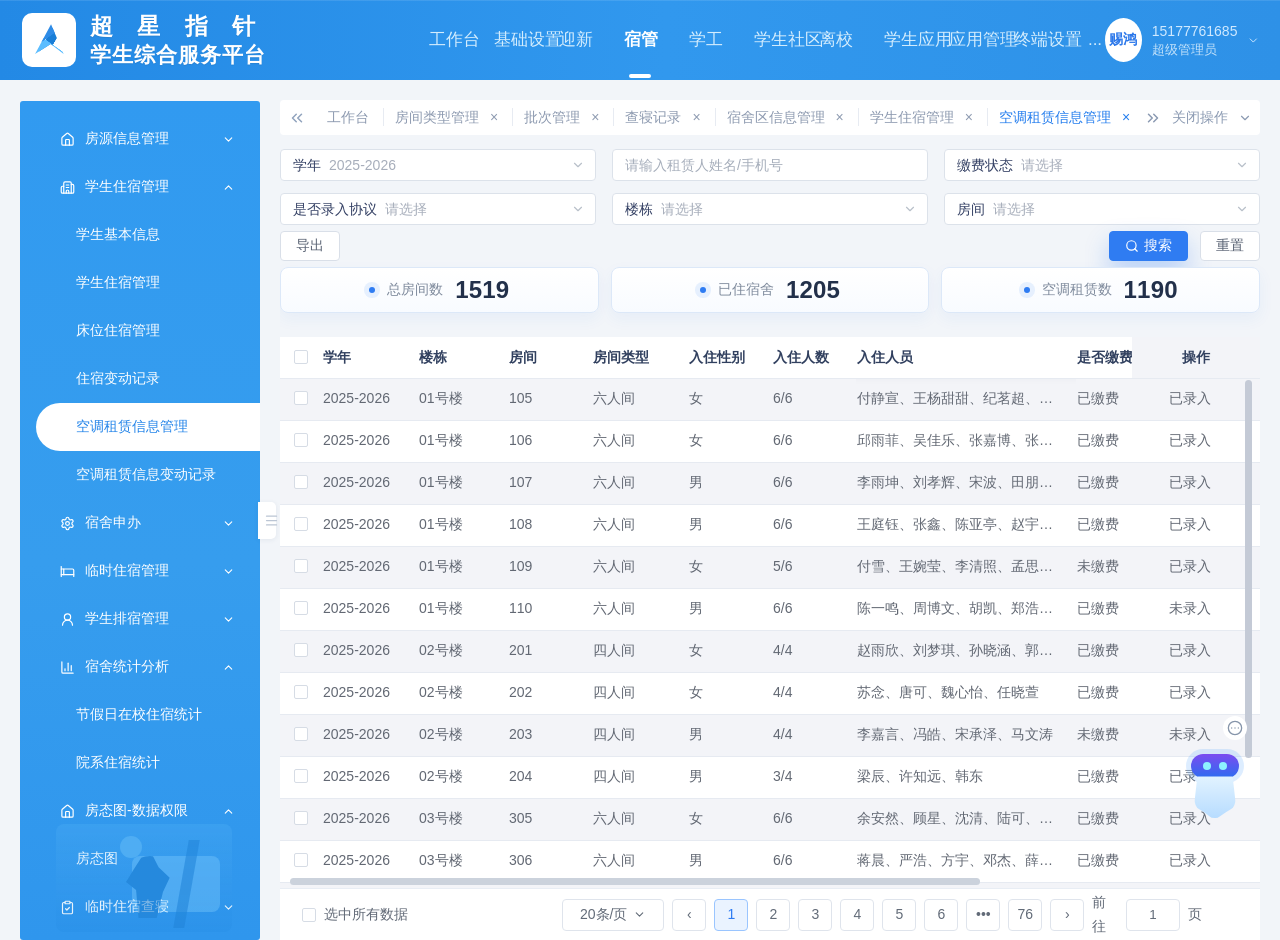
==== commit 638c67a1: "Update attendance prototype 20260626162120" ====
--- a/air-rental.html
+++ b/air-rental.html
@@ -9,8 +9,8 @@
         window.location.replace("../课堂考勤_免端口打开版/air-rental.html");
       }
     </script>
-    <script type="module" crossorigin src="./assets/main-BrlZk9pr.js?deploy=20260622150726"></script>
-    <link rel="stylesheet" crossorigin href="./assets/main-DZ2pmBDy.css?deploy=20260622150726">
+    <script type="module" crossorigin src="./assets/main-BsBMuBvh.js?deploy=20260626162120"></script>
+    <link rel="stylesheet" crossorigin href="./assets/main-DAhMwYFi.css?deploy=20260626162120">
   </head>
   <body>
     <div id="root"></div>
--- a/assets/main-DAhMwYFi.css
+++ b/assets/main-DAhMwYFi.css
@@ -0,0 +1 @@
+*{box-sizing:border-box}:root{color-scheme:light;--attendance-font-body: "PingFang SC", "Hiragino Sans GB", "Microsoft YaHei", "Noto Sans SC", "Source Han Sans SC", "Segoe UI", sans-serif;--attendance-font-ui: "PingFang SC", "Hiragino Sans GB", "Microsoft YaHei", "Noto Sans SC", "Source Han Sans SC", "Helvetica Neue", sans-serif;--attendance-font-heading: "PingFang SC", "Hiragino Sans GB", "Noto Sans SC", "Source Han Sans SC", "Microsoft YaHei", sans-serif;--attendance-font-mono: ui-monospace, "SFMono-Regular", Menlo, Monaco, Consolas, "Liberation Mono", "Courier New", monospace;--attendance-text-xs: .75rem;--attendance-text-sm: .875rem;--attendance-text-base: 1rem;--attendance-text-lg: 1.125rem;--attendance-text-xl: 1.375rem;--attendance-text-2xl: 1.75rem;--attendance-text-3xl: 2.25rem;--attendance-leading-tight: 1.28;--attendance-leading-snug: 1.4;--attendance-leading-body: 1.65;--attendance-leading-relaxed: 1.8;--attendance-weight-regular: 400;--attendance-weight-medium: 500;--attendance-weight-semibold: 600;--attendance-weight-bold: 700;--attendance-primary: #2b86e3;--attendance-primary-soft: #3da0f3;--attendance-primary-deep: #226fc6;--attendance-accent: #65d2ff;--attendance-accent-soft: #dff5ff;--attendance-warning: oklch(.76 .14 72);--attendance-danger: oklch(.69 .16 18);--attendance-text: #1f3150;--attendance-text-soft: #4d668d;--attendance-muted: #8a9bbb;--attendance-bg: #f3f7fd;--attendance-bg-deep: #e9f1fb;--attendance-card: #ffffff;--attendance-panel: rgba(255, 255, 255, .9);--attendance-border: rgba(201, 215, 236, .92);--attendance-disabled-bg: #f4f8fe;--attendance-disabled-border: #d8e5f5;--attendance-disabled-text: #41516a;--attendance-disabled-placeholder: #97a8bd;--attendance-shadow: 0 24px 56px rgba(45, 77, 132, .1);--attendance-shadow-soft: 0 16px 38px rgba(45, 77, 132, .07);--attendance-shadow-strong: 0 28px 64px rgba(45, 77, 132, .14);--attendance-control-radius: 6px;--attendance-focus-ring: 0 0 0 4px rgba(61, 160, 243, .18);--attendance-nav-top-start: #2187e5;--attendance-nav-top-end: #3197ee;--attendance-nav-chip: #2b8ee6;--attendance-nav-chip-border: #5caef2;--attendance-nav-chip-hover: #257fd5;--attendance-nav-side-start: #2a93ed;--attendance-nav-side-end: #2789e4;--attendance-nav-rail: #2487df;--attendance-nav-active-start: #ffffff;--attendance-nav-active-end: #edf7ff;--attendance-nav-active-text: #2b80dd;--attendance-nav-highlight: #ffffff;--attendance-press-scale: .97;--ease-out: cubic-bezier(.23, 1, .32, 1);--ease-in-out: cubic-bezier(.77, 0, .175, 1);--ease-drawer: cubic-bezier(.32, .72, 0, 1)}html,body,#root{width:100%;height:100%;margin:0;padding:0}body{font-family:var(--attendance-font-body);font-size:var(--attendance-text-base);line-height:var(--attendance-leading-body);font-weight:var(--attendance-weight-regular);letter-spacing:.01em;color:var(--attendance-text);background:radial-gradient(circle at 12% 8%,rgba(61,160,243,.18),transparent 26%),radial-gradient(circle at 86% 18%,rgba(101,210,255,.16),transparent 22%),radial-gradient(circle at 50% 100%,rgba(43,134,227,.1),transparent 30%),linear-gradient(180deg,#f7fbff,#f1f6fd 42%,#ebf2fb);overflow:hidden;-webkit-font-smoothing:antialiased;-moz-osx-font-smoothing:grayscale;font-kerning:normal;text-rendering:optimizeLegibility}body.prd-review-mode{background:transparent}button,input,textarea,select,.ant-typography,.ant-btn,.ant-input,.ant-input-affix-wrapper,.ant-select,.ant-picker,.ant-tag,.ant-table,.ant-modal,.ant-drawer{font-family:var(--attendance-font-ui)}h1,h2,h3,h4,h5,h6{font-family:var(--attendance-font-heading);font-weight:var(--attendance-weight-bold);line-height:var(--attendance-leading-tight);letter-spacing:.01em}code,pre,.mono{font-family:var(--attendance-font-mono)}body.prd-review-mode .mmy-route-switch,body.prd-review-mode .mconfirm-route-switch,body.prd-review-mode .mrec-route-switch,body.prd-review-mode .mwarn-route-switch,body.prd-review-mode .mstats-route-switch,body.prd-review-mode .mt-route-switch,body.prd-review-mode [class*=-route-switch]{display:none!important;height:0!important;margin:0!important;padding:0!important;border:0!important;overflow:hidden!important}body:before{content:"";position:fixed;inset:0;pointer-events:none;background-image:linear-gradient(rgba(255,255,255,.25) 1px,transparent 1px),linear-gradient(90deg,rgba(255,255,255,.22) 1px,transparent 1px);background-size:28px 28px;-webkit-mask-image:linear-gradient(180deg,rgba(0,0,0,.24),transparent 74%);mask-image:linear-gradient(180deg,rgba(0,0,0,.24),transparent 74%)}body.prd-review-mode:before{display:none}::selection{background:#65d2ff47;color:var(--attendance-text)}.ant-input[disabled],.ant-input-disabled,textarea.ant-input[disabled],textarea.ant-input-disabled,.ant-input-affix-wrapper-disabled,.ant-picker-disabled,.ant-input-number-disabled,.ant-select-disabled .ant-select-selector,.ant-select-disabled .ant-select-content,.ant-cascader-picker-disabled .ant-select-selector{color:var(--attendance-disabled-text)!important;background:var(--attendance-disabled-bg)!important;border-color:var(--attendance-disabled-border)!important;opacity:1!important;cursor:not-allowed;box-shadow:none!important}.ant-input-number-disabled input,.ant-picker-disabled input,.ant-select-disabled .ant-select-selection-item,.ant-select-disabled .ant-select-selection-placeholder,.ant-input[disabled]::placeholder,.ant-input-disabled::placeholder,textarea.ant-input[disabled]::placeholder,textarea.ant-input-disabled::placeholder{color:var(--attendance-disabled-placeholder)!important;opacity:1!important}.prd-review-inner-highlight{position:fixed;z-index:9999;pointer-events:auto;cursor:grab;touch-action:none;-webkit-user-select:none;user-select:none;border:2px solid rgba(43,134,227,.92);background:#2b86e30e;box-shadow:0 0 0 1px #ffffffb8,0 8px 24px #2b86e329,inset 0 0 0 1px #2b86e31a}.prd-review-inner-highlight:active{cursor:grabbing}.prd-review-resize-handle{position:absolute;z-index:1;pointer-events:auto}.prd-review-resize-handle:after{content:"";position:absolute;display:block;width:8px;height:8px;border:2px solid #fff;border-radius:999px;background:var(--attendance-primary);box-shadow:0 2px 8px #1f315033;opacity:0;transition:opacity .12s ease}.prd-review-inner-highlight:hover .prd-review-resize-handle:after{opacity:1}.prd-review-resize-handle.is-n,.prd-review-resize-handle.is-s{left:12px;right:12px;height:12px;cursor:ns-resize}.prd-review-resize-handle.is-n{top:-7px}.prd-review-resize-handle.is-s{bottom:-7px}.prd-review-resize-handle.is-e,.prd-review-resize-handle.is-w{top:12px;bottom:12px;width:12px;cursor:ew-resize}.prd-review-resize-handle.is-e{right:-7px}.prd-review-resize-handle.is-w{left:-7px}.prd-review-resize-handle.is-ne,.prd-review-resize-handle.is-nw,.prd-review-resize-handle.is-se,.prd-review-resize-handle.is-sw{width:18px;height:18px}.prd-review-resize-handle.is-ne{top:-10px;right:-10px;cursor:nesw-resize}.prd-review-resize-handle.is-nw{top:-10px;left:-10px;cursor:nwse-resize}.prd-review-resize-handle.is-se{right:-10px;bottom:-10px;cursor:nwse-resize}.prd-review-resize-handle.is-sw{bottom:-10px;left:-10px;cursor:nesw-resize}.prd-review-resize-handle.is-ne:after,.prd-review-resize-handle.is-se:after{right:3px}.prd-review-resize-handle.is-nw:after,.prd-review-resize-handle.is-sw:after{left:3px}.prd-review-resize-handle.is-ne:after,.prd-review-resize-handle.is-nw:after{top:3px}.prd-review-resize-handle.is-se:after,.prd-review-resize-handle.is-sw:after{bottom:3px}.prd-review-inner-highlight-label{position:absolute;left:12px;top:-32px;max-width:min(360px,calc(100vw - 40px));padding:5px 10px;border-radius:999px;background:var(--attendance-primary);color:#fff;font-size:var(--attendance-text-xs);font-weight:var(--attendance-weight-bold);line-height:var(--attendance-leading-snug);white-space:nowrap;box-shadow:0 10px 22px #1f31502e}.prd-review-capture-layer{position:fixed;inset:0;z-index:10000;cursor:crosshair;background:#0f172a14;-webkit-user-select:none;user-select:none;touch-action:none}.prd-review-capture-tip{position:fixed;left:50%;top:18px;transform:translate(-50%);padding:8px 14px;border-radius:999px;background:#1f3150eb;color:#fff;font-size:var(--attendance-text-sm);font-weight:var(--attendance-weight-semibold);box-shadow:0 14px 28px #1f31502e}.prd-review-capture-draft{position:fixed;border:2px dashed var(--attendance-primary);border-radius:12px;background:#2b86e31f;box-shadow:0 0 0 999px #0f172a1f}::-webkit-scrollbar{width:10px;height:10px}::-webkit-scrollbar-thumb{background:#758aab5c;border-radius:999px;border:2px solid transparent;background-clip:padding-box}::-webkit-scrollbar-track{background:transparent}.ant-btn{border-radius:12px;font-size:var(--attendance-text-sm);font-weight:var(--attendance-weight-semibold);line-height:var(--attendance-leading-snug);transform:translateZ(0);transition:transform .16s var(--ease-out),box-shadow .2s var(--ease-out),border-color .2s var(--ease-out),background-color .2s var(--ease-out),color .2s var(--ease-out),filter .2s ease}.ant-btn:active{transform:scale(var(--attendance-press-scale))}.ant-btn:focus-visible{outline:none;box-shadow:var(--attendance-focus-ring)}@media(hover:hover)and (pointer:fine){.ant-btn:hover{transform:translateY(-1px)}}.ant-btn-primary{background:linear-gradient(135deg,var(--attendance-primary) 0%,var(--attendance-primary-soft) 100%);box-shadow:0 12px 24px #2969d838}@media(hover:hover)and (pointer:fine){.ant-btn-primary:hover{box-shadow:0 14px 28px #246bdb42}}.ant-card,.ant-segmented,.ant-modal-content,.ant-drawer-content{border-radius:16px}.ant-input,.ant-input-affix-wrapper,.ant-select-selector,.ant-picker,.ant-input-number,textarea.ant-input{border-radius:var(--attendance-control-radius)!important;border-color:#bdcbe1e0!important;box-shadow:0 1px #fffc inset;font-size:var(--attendance-text-base);line-height:var(--attendance-leading-snug)}.ant-input:focus,.ant-input-focused,.ant-input-affix-wrapper-focused,.ant-picker-focused,.ant-select-focused .ant-select-selector{box-shadow:0 0 0 4px #246bdb1f!important}.action-btn-primary,.action-btn-secondary,.action-btn-dashed{height:38px;padding-inline:18px;border-radius:14px;font-size:var(--attendance-text-sm);font-weight:var(--attendance-weight-semibold)}.ant-card-head-title,.ant-modal-title,.ant-drawer-title{font-family:var(--attendance-font-heading);font-size:var(--attendance-text-lg);font-weight:var(--attendance-weight-bold);line-height:var(--attendance-leading-snug)}.ant-form-item-label>label,.ant-descriptions-item-label,.ant-table-thead>tr>th,.crumb-line,.left-nav-item,.top-menu-item{font-weight:var(--attendance-weight-semibold)}.ant-form-item-label>label,.ant-descriptions-item-label{font-size:var(--attendance-text-sm);line-height:var(--attendance-leading-snug)}.action-btn-primary{background:linear-gradient(135deg,var(--attendance-primary) 0%,var(--attendance-primary-soft) 100%);border-color:transparent;color:#fff;box-shadow:0 12px 24px #2969d833}.action-btn-secondary{background:linear-gradient(180deg,#fff,#f7fbff);border-color:#bdcbe1e0;color:var(--attendance-text);box-shadow:0 8px 18px #2d4d840f}.action-btn-dashed{background:linear-gradient(180deg,#fff,#f8fbff);border:1px dashed rgba(189,203,225,.98);color:#234a84;box-shadow:inset 0 1px #ffffffc2}@media(hover:hover)and (pointer:fine){.action-btn-primary:hover{transform:translateY(-1px);filter:brightness(1.02)}.action-btn-secondary:hover,.action-btn-dashed:hover{transform:translateY(-1px);border-color:#5f8dd6f2;color:#1f5aa6}}@media(max-width:980px){body{overflow:auto}}.mobile-tasks-root,.mmy-root,.mconfirm-root,.mrec-root,.mstats-root,.mscan-root,.mroll-root{width:100%;min-height:100vh!important;box-sizing:border-box;overflow:hidden;background:transparent!important}.mt-device-frame,.mmy-device,.mconfirm-device,.mrec-device,.msrec-device,.mstats-device,.mwarn-device,.mscan-device,.mroll-device{aspect-ratio:393 / 852;width:min(351px,100%)!important;height:761px!important;max-height:none!important;box-sizing:border-box;flex:0 0 auto}@media(max-height:900px){.mt-device-frame,.mmy-device,.mconfirm-device,.mrec-device,.msrec-device,.mstats-device,.mwarn-device,.mscan-device,.mroll-device{width:min(332px,100%)!important;height:720px!important;max-height:none!important}}@media(prefers-reduced-motion:reduce){*,*:before,*:after{animation:none!important;transition:none!important;scroll-behavior:auto!important}}.air-mobile-shell{position:fixed;inset:0;width:100vw;height:100vh;min-height:100vh;display:grid;place-items:center;background:#fff!important;font-family:PingFang SC,Microsoft YaHei,sans-serif}html:has(.air-mobile-shell),body:has(.air-mobile-shell),#root:has(.air-mobile-shell){background:#fff!important}body:has(.air-mobile-shell):before{display:none!important}.air-mobile-phone{position:relative;width:393px;height:852px;overflow:hidden;border-radius:46px;background:#eef2f8;color:#2b2f36;box-shadow:0 0 0 9px #111,0 0 0 12px #2b2b2b,0 30px 90px #0000009e}.air-mobile-phone button,.air-mobile-phone select{font:inherit}.air-mobile-status{height:46px;display:flex;align-items:center;justify-content:space-between;padding:0 42px;background:#fff;font-size:18px;font-weight:700}.status-icons b{display:inline-block;padding:0 5px;border-radius:6px;background:#39d664;color:#fff;line-height:1.1}.air-mobile-titlebar{height:82px;display:grid;grid-template-columns:74px 1fr 106px;align-items:center;background:#fff}.air-mobile-titlebar button{border:0;background:transparent;color:#262a2f}.air-mobile-titlebar strong{text-align:center;font-size:22px;letter-spacing:1px}.air-mobile-menu{width:82px;height:34px;display:flex;align-items:center;justify-content:center;gap:11px;border:1px solid #d8dce4;border-radius:999px;color:#343941;font-weight:700}.air-mobile-menu i{width:1px;height:18px;background:#d9dde5}.air-mobile-content{position:absolute;inset:128px 0 86px;overflow:auto;padding:0 14px 24px;background:#eef2f8}.air-mobile-hero{height:134px;margin:0 -14px;padding:24px 14px 0;display:flex;justify-content:space-between;background:#4c87fb;color:#fff}.air-room-title{display:flex;align-items:center;gap:12px;height:44px}.building-icon{width:42px;height:42px;display:grid;place-items:center;border-radius:50%;background:#fff;font-size:20px}.air-room-title strong{font-size:25px}.agreement-link{width:110px;height:40px;margin-top:4px;border:0;border-radius:999px;background:#ffffff29;color:#fff;font-size:17px}.air-info-card{border-radius:8px;background:#fff}.room-card{position:relative;z-index:2;margin-top:-58px;padding:16px 18px}.info-row{min-height:50px;display:flex;align-items:center;justify-content:space-between;border-bottom:1px solid #edf0f5;font-size:17px}.info-row:last-child{border-bottom:0}.info-row span,.resident-block>span{display:flex;align-items:center;gap:7px;color:#30343b}.info-row svg,.resident-block svg{color:#a7adb8}.info-row strong{font-size:17px;font-weight:500}.resident-block{padding-top:15px;font-size:17px}.resident-block div{display:flex;flex-wrap:wrap;gap:10px;padding:14px 18px 2px}.resident-block em{min-width:78px;padding:7px 13px;border:1px solid #e5e8ee;border-radius:999px;background:#f7f8fb;color:#6b7078;font-style:normal;text-align:center}.air-mobile-content h2{position:relative;display:inline-block;margin:19px 0 12px 4px;font-size:21px}.air-mobile-content h2:after{content:"";position:absolute;left:0;right:-4px;bottom:0;height:7px;border-radius:999px;background:#8fe2d8;z-index:-1}.rent-card{padding:8px 18px}.rent-card mark{padding:7px 15px;border-radius:999px;background:#e8fbf6;color:#24d2b8}.rent-card mark.muted{background:#f2f4f8;color:#8b9ab5}.adjust-result{margin:14px 0 0;padding:12px 14px;border-radius:10px;background:#e8f2ff;color:#2874e6;font-size:14px}.air-mobile-footer{position:absolute;left:0;right:0;bottom:0;height:86px;display:grid;grid-template-columns:1fr 1fr 1fr;gap:12px;padding:14px;background:#fff;box-shadow:0 -6px 18px #1e2c4614}.air-mobile-footer button{border:0;border-radius:5px;font-size:17px}.air-mobile-footer .secondary{background:#f0f3f8;color:#8ca0bf}.air-mobile-footer .primary{background:#97bbfb;color:#fff}.air-mobile-footer .adjust{background:#2f7cf2;color:#fff;font-weight:600}.role-switch{position:absolute;right:13px;top:330px;width:52px;height:52px;border:6px solid #edf4ff;border-radius:50%;background:#dbeaff;color:#2f7cf2;font-size:13px;line-height:1.1}.air-modal-mask{position:absolute;inset:0;z-index:10;display:flex;align-items:flex-end;background:#0a14287a}.air-adjust-sheet{width:100%;padding:18px 18px 24px;border-radius:24px 24px 0 0;background:#fff}.air-adjust-sheet header{display:flex;align-items:center;justify-content:space-between;font-size:20px}.air-adjust-sheet header button{border:0;background:transparent;color:#9aa4b5}.air-adjust-sheet p{margin:10px 0 16px;color:#7a8495;font-size:14px;line-height:1.55}.air-adjust-sheet label{display:block;margin-top:14px}.air-adjust-sheet label span{display:block;margin-bottom:8px;color:#333a46;font-weight:600}.air-adjust-sheet select{width:100%;height:44px;padding:0 12px;border:1px solid #dce4f0;border-radius:8px;background:#f9fbff;color:#333a46;font-size:16px}.target-preview{margin-top:16px;padding:12px;border-radius:10px;background:#f2f7ff}.target-preview span{display:block;color:#7c8ba4;font-size:13px}.target-preview strong{display:block;margin-top:5px;color:#256fe5}.air-adjust-sheet footer{display:grid;grid-template-columns:1fr 1fr;gap:12px;margin-top:18px}.air-adjust-sheet footer button{height:44px;border:0;border-radius:8px;background:#eef2f8;color:#7c8ba4;font-size:16px}.air-adjust-sheet footer button:last-child{background:#2f7cf2;color:#fff}.attendance-page{min-height:100vh;height:100vh;overflow:hidden;background:radial-gradient(circle at top left,rgba(61,160,243,.18),transparent 22%),radial-gradient(circle at 88% 12%,rgba(101,210,255,.14),transparent 18%),linear-gradient(180deg,#f7fbff,#eff5fc 52%,#eaf1fa);color:var(--attendance-text)}.platform-header{position:relative;isolation:isolate;height:78px;padding:0 24px 0 22px;display:flex;align-items:center;justify-content:space-between;gap:16px;background:linear-gradient(90deg,var(--attendance-nav-top-start) 0%,var(--attendance-primary-soft) 46%,var(--attendance-nav-top-end) 100%);color:#fff;box-shadow:0 16px 30px #3f64a424;border-bottom:1px solid rgba(132,191,245,.72)}.platform-header:after{content:"";position:absolute;inset:auto 24px 0;height:1px;background:linear-gradient(90deg,#fff0,#e9f7ffeb,#fff0);pointer-events:none}.brand-wrap{display:flex;align-items:center;gap:14px;flex-shrink:0}.brand-logo-image{display:block;width:232px;max-width:min(232px,24vw);height:auto;object-fit:contain;filter:drop-shadow(0 10px 20px rgba(11,28,67,.22))}.top-menu{display:flex;align-items:center;gap:8px;flex:1;justify-content:center;overflow:hidden;min-width:0;margin:0 10px;padding:0;border-radius:0;background:transparent;border:none;box-shadow:none}.top-menu-item{position:relative;font-size:var(--attendance-text-base);color:#f8fcfff5;padding:12px 16px;border-radius:999px;cursor:pointer;white-space:nowrap;transform:translateZ(0);transition:background-color .16s var(--ease-out),color .16s var(--ease-out),transform .16s var(--ease-out),box-shadow .2s var(--ease-out)}@media(hover:hover)and (pointer:fine){.top-menu-item:hover{color:#fff;background:linear-gradient(180deg,var(--attendance-nav-chip-hover) 0%,#1f74c7 100%);box-shadow:0 8px 18px #43629924;transform:translateY(-1px)}}.top-menu-item:active{transform:scale(var(--attendance-press-scale))}.top-menu-item.active{position:relative;color:var(--attendance-nav-active-text);font-weight:600;background:linear-gradient(135deg,var(--attendance-nav-active-start) 0%,var(--attendance-nav-active-end) 100%);box-shadow:0 10px 22px #5470a429,inset 0 1px #ffffffb8}.top-menu-item.active:after{content:none}.user-info{display:flex;align-items:center;gap:10px;flex-shrink:0;padding:0;border-radius:0;background:transparent;border:none;font-size:13px;color:#fff;box-shadow:none}.user-avatar{width:36px;height:36px;border-radius:50%;background:linear-gradient(180deg,#fff,#eef8ff);color:var(--attendance-primary-deep);display:flex;align-items:center;justify-content:center;font-size:12px;font-weight:700;box-shadow:0 10px 20px #4a669929}.user-meta{display:flex;flex-direction:column;gap:2px}.user-name{font-size:var(--attendance-text-sm);line-height:1.2;color:#fffffff5}.user-role{font-size:var(--attendance-text-xs);color:#f0f9ffeb}.page-body{display:flex;height:calc(100vh - 78px);overflow:hidden}.left-nav{position:relative;width:240px;margin:18px 0 18px 18px;height:calc(100% - 32px);border-radius:24px;background:radial-gradient(circle at 100% 0,rgba(101,210,255,.16),transparent 24%),linear-gradient(180deg,var(--attendance-nav-side-start) 0%,#2990e8 46%,var(--attendance-nav-side-end) 100%);padding:14px;color:#fff;box-shadow:0 18px 34px #43609424;border:1px solid rgba(114,183,244,.72);overflow:auto}.left-nav-item{position:relative;margin-bottom:6px;padding:13px 16px 13px 20px;border-radius:16px;font-size:var(--attendance-text-sm);cursor:pointer;color:#f8fcfff5;background:transparent;transform:translateZ(0);transition:background-color .16s var(--ease-out),color .16s var(--ease-out),border-color .2s var(--ease-out),box-shadow .2s var(--ease-out),transform .16s var(--ease-out);border:1px solid transparent}.left-nav-item:before{content:"";position:absolute;left:10px;top:11px;bottom:11px;width:3px;border-radius:999px;background:transparent;transition:background .18s ease,box-shadow .18s ease}@media(hover:hover)and (pointer:fine){.left-nav-item:hover{background:linear-gradient(180deg,var(--attendance-nav-rail) 0%,#2179ca 100%);color:#fff;border-color:#7abdf59e;box-shadow:0 10px 18px #314d7d24;transform:translate(2px)}}.left-nav-item:active{transform:translate(2px) scale(.985)}.left-nav-item.active{background:linear-gradient(135deg,var(--attendance-nav-active-start) 0%,var(--attendance-nav-active-end) 100%);color:var(--attendance-nav-active-text);font-weight:600;border-color:#c3e6ffeb;box-shadow:0 12px 24px #47659429,inset 0 1px #ffffffb8}.left-nav-item.active:before{background:linear-gradient(180deg,var(--attendance-primary) 0%,#63d1ff 100%);box-shadow:0 0 0 1px #ffffff61}.left-sub-menu{margin-top:12px;border-radius:18px;background:linear-gradient(180deg,#2587de,#237dd1);padding:10px;border:1px solid rgba(114,183,244,.56);box-shadow:inset 0 1px #ffffff24}.left-sub-item{padding:10px 12px;border-radius:18px;margin-bottom:8px;font-size:var(--attendance-text-sm);color:#eff9fff5}.left-sub-item.active{background:linear-gradient(180deg,#fff,#eef8ff);color:var(--attendance-nav-active-text);font-weight:600;box-shadow:0 8px 16px #314d7d1f}.left-sub-item:last-child{margin-bottom:0}.content-area{flex:1;padding:24px;height:100%;overflow:auto}.content-panel{position:relative;isolation:isolate;background:linear-gradient(180deg,#fff,#f8fbff);border-radius:30px;min-height:100%;padding:22px;box-shadow:0 22px 48px #1f2d3d14;border:1px solid #d8e3f1}.content-panel:before{content:"";position:absolute;inset:0;z-index:0;pointer-events:none;border-radius:inherit;background:radial-gradient(circle at top right,rgba(79,142,247,.08),transparent 18%),radial-gradient(circle at bottom left,rgba(28,166,164,.06),transparent 16%)}.content-panel>*{position:relative;z-index:1}.crumb-line{height:42px;background:linear-gradient(180deg,#fff,#f3f8ff);border:1px solid #d8e3f1;border-radius:14px;display:flex;align-items:center;padding:0 16px;margin-bottom:18px;color:#5e708e;font-size:var(--attendance-text-sm);line-height:var(--attendance-leading-snug);box-shadow:0 8px 18px #246bdb0d}.batch-hero-card{margin-bottom:16px;padding:28px;border-radius:24px;background:radial-gradient(circle at top right,rgba(255,255,255,.24),transparent 30%),linear-gradient(135deg,#1a73e8,#3b82f6,#5b9cff);box-shadow:0 20px 40px #1c60c029}.batch-management-hero{display:flex;align-items:stretch;justify-content:space-between;gap:18px;margin-bottom:16px;padding:24px 26px;border-radius:28px;background:radial-gradient(circle at 18% 18%,rgba(255,255,255,.14),transparent 18%),radial-gradient(circle at top right,rgba(255,255,255,.22),transparent 30%),linear-gradient(135deg,#163f9d,#246bdb 56%,#42a8e8);box-shadow:0 24px 48px #246bdb2e}.batch-management-hero-copy{max-width:720px}.batch-management-hero-kicker{display:inline-block;color:#ffffffd6;font-size:12px;letter-spacing:.08em;text-transform:uppercase}.batch-management-hero-title{margin:8px 0 10px;color:#fff;font-size:30px;line-height:1.14}.batch-management-hero-desc{margin:0;color:#ffffffdb;font-size:14px;line-height:1.8}.batch-management-hero-metrics{display:grid;grid-template-columns:repeat(3,minmax(120px,1fr));gap:12px;min-width:360px}.batch-management-metric{padding:14px 16px;border-radius:18px;background:#ffffff29;border:1px solid rgba(255,255,255,.18);box-shadow:inset 0 1px #fff3;color:#fff}.batch-management-metric span{font-size:12px;color:#ffffffc7}.batch-management-metric strong{display:block;margin-top:8px;font-size:24px;line-height:1}.batch-hero-main{display:flex;align-items:center;justify-content:space-between;gap:24px}.batch-hero-kicker{display:inline-block;margin-bottom:10px;color:#ffffffe0!important;letter-spacing:.08em;text-transform:uppercase;font-size:12px}.batch-hero-title{margin:0 0 10px!important;color:#fff!important}.batch-hero-desc{max-width:700px;margin-bottom:18px!important;color:#ffffffd6!important;font-size:14px}.batch-hero-card .ant-btn-default{border-color:#ffffff47;color:#fff;background:#ffffff14}.batch-hero-card .ant-btn-default:hover{border-color:#fff9!important;color:#fff!important;background:#ffffff24!important}.batch-hero-progress{min-width:180px;display:flex;flex-direction:column;align-items:center;gap:8px}.batch-hero-progress .ant-progress-text{color:#fff!important}.batch-hero-progress-text{color:#ffffffc7!important}.batch-hero-metrics{margin-top:20px;display:grid;grid-template-columns:repeat(4,minmax(120px,1fr));gap:12px}.batch-hero-metric{padding:14px 16px;border:1px solid rgba(255,255,255,.14);border-radius:18px;background:#ffffff24;-webkit-backdrop-filter:blur(10px);backdrop-filter:blur(10px);color:#fff}.batch-hero-metric strong{display:block;margin-top:6px;font-size:24px;line-height:1}.batch-hero-metric-label{font-size:12px;color:#ffffffc7}.batch-summary-row{margin-bottom:16px}.batch-summary-card{border-radius:22px;border:1px solid rgba(231,237,246,.9);box-shadow:0 14px 28px #1f2d3d0f;overflow:hidden}.batch-summary-card .ant-card-body{padding:20px 22px}.query-grid{display:grid;grid-template-columns:repeat(3,minmax(220px,1fr)) auto;gap:12px;background:linear-gradient(180deg,#fbfdfffa,#f3f7fdf5);border:1px solid rgba(223,233,246,.98);border-radius:20px;padding:16px;margin-bottom:14px;box-shadow:inset 0 1px #ffffffb8}.query-grid .ant-form-item{margin-bottom:0}.query-input{width:100%}.query-action{display:flex;align-items:center;justify-content:flex-end}.table-toolbar{margin:12px 0 14px}.batch-toolbar{display:flex;align-items:center;justify-content:space-between;gap:12px;padding:14px 16px;border-radius:18px;background:linear-gradient(180deg,#fbfdfffa,#f3f7fdf5);border:1px solid rgba(223,233,246,.98);box-shadow:inset 0 1px #ffffffb8,0 10px 22px #1f2d3d0a}.batch-toolbar-meta{display:flex;align-items:center;gap:10px;flex-wrap:wrap}.batch-toolbar-note{color:#6f82a1!important}.batch-table .ant-table-container{border-radius:18px;overflow:hidden;border:1px solid #e6edf6;box-shadow:0 12px 24px #1f2d3d0d}.batch-table .ant-table-thead>tr>th{background:linear-gradient(180deg,#f8fbff,#f1f6fd);color:#314463;font-weight:600;border-bottom:1px solid #e4edf8;padding:8px 12px;line-height:20px}.batch-table .ant-table-tbody>tr>td{vertical-align:middle;transition:background .18s ease;padding:8px 12px;line-height:20px}.batch-table .ant-table-tbody>tr:hover>td{background:#f5f9ff}.batch-steps{margin-bottom:14px}.wizard-grid{display:grid;grid-template-columns:repeat(2,minmax(280px,1fr));gap:12px}.editor-shell .wizard-grid{row-gap:16px}.batch-basic-settings-grid{display:grid;grid-template-columns:repeat(2,minmax(260px,1fr));gap:12px 16px}.batch-basic-settings-grid .ant-form-item{margin-bottom:0}.attendance-node-inline{display:flex;align-items:flex-start;gap:10px 14px;flex-wrap:wrap}.attendance-node-label{flex:0 0 82px;min-height:32px;display:inline-flex;align-items:center;font-weight:600;color:#1f2a3d}.attendance-node-group{display:inline-flex;align-items:center;gap:10px;min-height:32px;flex-wrap:wrap}.attendance-node-group-end{flex-basis:calc(100% - 96px);margin-left:96px}.attendance-node-required{color:#ef4444;margin-right:4px}.batch-method-grid{display:grid;grid-template-columns:minmax(320px,1fr) minmax(320px,1fr);gap:14px}.batch-method-column{min-width:0}.method-result-panel{margin-top:10px;border:1px solid #d6dde8;border-radius:12px;background:#eef1f6;padding:14px 16px}.method-result-panel .ant-form-item:last-child{margin-bottom:0}.batch-method-block{display:flex;flex-direction:column;gap:10px}.batch-method-inline-row{display:flex;align-items:center;gap:14px;flex-wrap:wrap}.method-result-row{display:flex;align-items:center;gap:14px;flex-wrap:wrap;margin-bottom:10px}.method-result-row:last-child{margin-bottom:0}.method-result-row .ant-checkbox-group{display:flex;align-items:center;gap:14px;flex-wrap:wrap}.attendance-method-section{padding:22px 28px 28px}.attendance-method-section .section-title{font-size:22px;margin-bottom:18px}.attendance-method-layout{display:grid;grid-template-columns:360px minmax(0,1fr);min-height:480px;border:1px solid #d7e0ee;border-radius:16px;background:#fff;overflow:hidden}.attendance-method-sidebar{padding:28px;border-right:1px solid #e1e7f1;background:linear-gradient(180deg,#fff,#fbfdff)}.attendance-method-label{display:inline-flex;align-items:center;margin-bottom:14px;color:#10244a;font-size:15px;font-weight:700}.attendance-method-form-item,.attendance-combo-form-item{margin-bottom:0}.attendance-method-card-group,.attendance-combo-grid{display:flex;flex-direction:column;gap:12px;width:100%}.attendance-method-card{display:flex;align-items:center;width:100%;min-height:72px;margin-inline-start:0!important;padding:16px 18px;border:1px solid #d8e0ec;border-radius:10px;background:#fff;color:#10244a;transition:border-color .18s ease,background .18s ease,box-shadow .18s ease}.attendance-method-card.is-active,.attendance-combo-card.is-active{border-color:#2f7df6;background:linear-gradient(180deg,#fff,#f6faff);box-shadow:0 0 0 1px #2f7df659}.attendance-method-card .ant-radio{margin-right:12px}.attendance-method-card>span:last-child,.attendance-combo-card>span:last-child{display:inline-flex;align-items:center;min-width:0}.attendance-method-icon,.attendance-combo-icon{display:inline-flex;align-items:center;justify-content:center;flex:0 0 auto;width:38px;height:38px;margin-right:12px;border-radius:9px;background:#eef5ff;color:#2f7df6}.attendance-method-name{font-size:16px;font-weight:700;line-height:1.35}.attendance-combo-block{margin-top:28px;padding-top:24px;border-top:1px dashed #d8e0ec}.attendance-combo-grid{gap:10px}.attendance-combo-card{display:flex;align-items:center;width:fit-content;min-width:210px;margin-inline-start:0!important;padding:11px 14px;border:1px solid #9fc1ff;border-radius:8px;background:#fbfdff;color:#10244a;font-size:15px;font-weight:650;transition:border-color .18s ease,background .18s ease,box-shadow .18s ease}.attendance-combo-card .ant-checkbox{margin-right:10px}.attendance-combo-card .attendance-combo-icon{width:28px;height:28px;margin-right:10px;border-radius:7px;background:#edf4ff}.attendance-method-params{padding:28px 34px;background:#fff}.attendance-method-params h4{margin:0 0 22px;color:#10244a;font-size:17px;font-weight:800}.attendance-param-card-list{display:flex;flex-direction:column;gap:18px}.attendance-param-empty{padding:20px;border:1px dashed #cbd7e6;border-radius:12px;background:#f8fbff;color:#64748b;font-size:14px}.attendance-param-card{display:grid;grid-template-columns:54px minmax(0,1fr);gap:18px;padding:20px;border:1px solid #dbe3ef;border-radius:14px;background:#fff;box-shadow:0 12px 30px #0f234b0a}.attendance-param-icon{display:inline-flex;align-items:center;justify-content:center;width:54px;height:54px;border-radius:12px}.attendance-param-icon.facial{background:#edf4ff;color:#2f7df6}.attendance-param-icon.location{background:#eaf7ef;color:#2f9a58}.attendance-param-icon.bluetooth{background:#f1edff;color:#6d4df2}.attendance-param-icon.rollcall{background:#fff7ed;color:#d97706}.attendance-param-content{min-width:0}.attendance-param-content>strong{display:block;margin-bottom:12px;color:#10244a;font-size:16px;font-weight:800}.attendance-qrcode-refresh-row{display:flex;align-items:center;gap:16px;margin-top:6px;padding-top:18px;border-top:1px solid #dbe3ef;color:#10244a;font-size:16px;font-weight:700}.attendance-qrcode-refresh-row>svg{flex:0 0 auto;color:#2f7df6}.method-change-row{margin-top:10px;display:flex;align-items:center;gap:12px;flex-wrap:wrap}.edit-alert{margin-bottom:12px}.public-settings-page{display:flex;flex-direction:column;gap:14px}.public-settings-hero{padding:24px 26px;border-radius:24px;background:radial-gradient(circle at top right,rgba(255,255,255,.22),transparent 30%),linear-gradient(135deg,#357ef7,#4d9afc 58%,#35d0c4);box-shadow:0 18px 42px #357ef729}.public-settings-hero-title{margin:8px 0 10px!important;color:#fff!important}.public-settings-hero-desc{max-width:760px;margin-bottom:0!important;color:#ffffffe0!important}.public-settings-hero-metrics{margin-top:18px;display:grid;grid-template-columns:repeat(4,minmax(120px,1fr));gap:12px}.public-settings-metric{padding:12px 14px;border-radius:18px;background:#ffffff24;border:1px solid rgba(255,255,255,.16);color:#fff}.public-settings-metric span{font-size:12px;color:#ffffffc7}.public-settings-metric strong{display:block;margin-top:6px;font-size:22px;line-height:1.1}.public-settings-toolbar{display:flex;align-items:center;justify-content:space-between;padding:8px 0}.public-section{border:1px solid #e7edf6;border-radius:20px;padding:18px;background:#ffffffe6;box-shadow:0 14px 28px #1f2d3d0d}.attendance-page .section-title{display:flex;align-items:center;gap:12px;flex-wrap:wrap;margin:0 0 16px;color:#234a84;font-size:var(--attendance-text-xl);line-height:var(--attendance-leading-snug);font-weight:700;letter-spacing:.01em}.section-alert,.warning-rule-meta{margin-bottom:12px}.warning-trigger-row{display:flex;align-items:center;gap:10px;flex-wrap:wrap;padding:12px 14px;border:1px solid #e5edf8;border-radius:14px;background:linear-gradient(180deg,#fbfdff,#f4f8fe)}.warning-trigger-label{color:#214475;font-weight:600}.result-grid{display:grid;grid-template-columns:repeat(4,minmax(180px,1fr));gap:10px}.result-item{display:flex;align-items:center;gap:10px;background:#f7fafe;padding:6px 8px;border-radius:10px}.result-item .ant-checkbox-wrapper{min-width:108px}.result-item input{flex:1}.result-save-row{display:flex;justify-content:flex-end;margin-top:14px}.mapping-grid{display:grid;grid-template-columns:repeat(2,minmax(320px,1fr));gap:12px}.mapping-block{display:flex;flex-direction:column;gap:8px}.attendance-page .mapping-block-title{margin-bottom:6px;padding-left:0}.mapping-card{border:1px solid #e7edf6;border-radius:16px;padding:14px;background:linear-gradient(180deg,#fdfefe,#f7fbff);box-shadow:inset 0 1px #ffffffb3}.add-row-btn{margin-top:10px}.inline-add-btn{margin-top:0;flex:1 1 0;height:34px;border-radius:12px;padding:0 18px;display:inline-flex;align-items:center;justify-content:center}.inline-add-row{margin-top:12px;display:grid;grid-template-columns:repeat(2,minmax(0,1fr));gap:12px;width:100%}.inline-add-row .ant-btn{width:100%}.warning-level-grid{display:grid;grid-template-columns:1fr;gap:12px}.warning-level-row{min-width:0}.warning-level-panel{padding:18px;border-radius:20px;background:linear-gradient(180deg,#fffffff5,#f6fafffa);box-shadow:inset 0 1px #ffffffe6,0 12px 24px #4a70a80d}.warning-level-toolbar{display:flex;align-items:flex-start;justify-content:space-between;gap:16px;margin-bottom:14px}.warning-level-title{display:inline-block;margin-bottom:4px;color:#183b74;font-size:15px}.warning-level-desc{margin:0;max-width:680px;color:#73829a;font-size:12px;line-height:1.6}.warning-level-create-btn{flex:0 0 auto;min-width:148px;height:36px;border-radius:12px;padding:0 18px}.warning-level-row{display:grid;grid-template-columns:32px 44px minmax(280px,1fr) minmax(210px,260px) 64px;gap:10px;align-items:center;padding:12px;border:1px solid #dfe9f6;border-radius:16px;background:linear-gradient(180deg,#fff,#f9fbff);box-shadow:0 8px 18px #5076a80a}.warning-level-handle{color:#8aa0bf;cursor:grab;display:inline-flex;align-items:center;justify-content:center;width:28px;height:28px;border-radius:10px;background:linear-gradient(180deg,#f5f9ff,#edf4ff)}.warning-level-rank-tag{margin-inline-end:0;border-radius:10px;text-align:center;font-weight:700;display:inline-flex;align-items:center;justify-content:center;min-width:32px;height:28px}.warning-level-name-cell{display:flex;align-items:center;gap:10px;min-width:0}.warning-level-name-cell .ant-input{min-width:0;flex:1 1 auto}.warning-level-field{min-width:0}.warning-level-inline-field{display:flex;align-items:center;gap:10px}.warning-level-field-label{display:inline-flex;align-items:center;flex:0 0 auto;margin-bottom:0;color:#6b7a90;font-size:12px;font-weight:600;white-space:nowrap}.warning-level-color-field{justify-content:flex-start}.warning-level-color-picker{width:166px;min-width:0}.warning-level-color-picker.ant-color-picker-trigger{width:166px;height:34px;justify-content:space-between;border-radius:8px;background:#fff}.warning-level-color-picker .ant-color-picker-color-block{width:18px;height:18px;flex:0 0 auto}.warning-level-color-picker .ant-color-picker-trigger-text{min-width:0;color:#26364f;font-weight:500}.warning-level-switch{display:flex;flex-direction:column;align-items:center;justify-content:flex-end}.warning-level-switch-inline .warning-level-field-label{display:none}.warning-level-delete-btn{flex:0 0 auto;padding-inline:6px;align-self:center}.notify-variable-tag{cursor:pointer;-webkit-user-select:none;user-select:none}.week-batch-modal .ant-modal-content{border-radius:22px;overflow:hidden}.week-batch-modal .ant-modal-header{padding-bottom:12px}.week-batch-modal-body{display:flex;flex-direction:column;gap:14px}.week-batch-section{padding:16px 18px;border:1px solid #e7eef8;border-radius:18px;background:linear-gradient(180deg,#fff,#fbfdff);box-shadow:0 10px 22px #4f70a10a}.week-batch-preview-section{background:linear-gradient(180deg,#fbfdff,#f4f8fe)}.week-batch-section-head{display:flex;flex-direction:column;gap:4px;margin-bottom:14px}.week-batch-section-head .ant-typography-secondary{margin-bottom:0}.week-batch-section .ant-alert{margin-top:10px;padding:10px 12px}.week-batch-field-grid{display:grid;grid-template-columns:repeat(2,minmax(0,1fr));gap:14px}.week-batch-field{display:flex;flex-direction:column;gap:8px}.week-batch-field .ant-input-number,.week-batch-field .ant-picker{width:100%}.week-batch-label{color:#214475;font-size:13px;font-weight:600}.week-batch-strategy-group{width:100%}.week-batch-preview-grid{display:grid;grid-template-columns:repeat(4,minmax(0,1fr));gap:12px}.week-batch-preview-card{padding:14px 12px;border-radius:16px;background:#ffffffeb;border:1px solid #dbe6f4;display:flex;flex-direction:column;gap:6px}.week-batch-preview-card span{color:#7a89a0;font-size:12px}.week-batch-preview-card strong{color:#1d4f91;font-size:24px;line-height:1.1}.week-batch-preview-summary{display:flex;flex-direction:column;gap:6px;margin-top:14px;color:#41556f;font-size:13px}.notify-row{display:flex;align-items:center;gap:8px;margin-bottom:10px;flex-wrap:wrap}.notify-settings-header{display:flex;align-items:center;justify-content:space-between;margin-bottom:14px;padding-bottom:12px;border-bottom:1px solid #eef2f6}.notify-settings-title{margin-bottom:0;color:#1f5aa6}.notify-settings-subtitle{display:block;margin-top:2px}.notify-config-card{border:1px solid #e7edf6;border-radius:18px;background:#fff;margin-bottom:16px;overflow:hidden;transition:all .2s ease}.mapping-grid .notify-config-card{margin-bottom:0}.notify-config-card.is-active{border-color:#c9dcff;box-shadow:0 10px 24px #3b82f614}.notify-config-head{display:flex;align-items:flex-start;justify-content:space-between;padding:18px 20px;background:#fbfcff;gap:12px}.notify-config-head-main{display:flex;flex-direction:column;gap:6px}.notify-config-title{display:flex;align-items:center;gap:12px;font-size:16px;font-weight:700;color:#243145;flex-wrap:wrap;row-gap:6px}.notify-config-icon{width:32px;height:32px;border-radius:10px;display:inline-flex;align-items:center;justify-content:center;background:#eef4ff;color:#3b82f6}.notify-config-status{font-weight:600}.notify-config-meta{display:block;font-size:12px;line-height:1.4}.notify-config-body{padding:18px 20px 20px;border-top:1px solid #eef2f6;background:linear-gradient(180deg,#fff,#fcfdff)}.notify-target-block{margin-bottom:8px}.notify-target-block:last-child{margin-bottom:0}.notify-config-topline{display:flex;align-items:center;gap:18px;flex-wrap:wrap;margin-bottom:16px}.notify-config-inline{display:flex;align-items:center;gap:8px;flex-wrap:wrap}.notify-config-inline-label{font-size:12px;color:#5c6983;padding:2px 8px;border-radius:999px;border:1px solid #e5e9f2;background:#fff}.notify-title-with-variable{display:inline-flex;align-items:center;gap:4px;min-width:0}.notify-variable-trigger{width:22px;height:22px;min-width:22px;padding:0;color:#2f7df6;border-radius:50%}.notify-variable-trigger:hover{background:#eaf3ff;color:#1f63d6}.notify-result-role-row .ant-form-item{min-width:220px;flex:1}.notify-template-input,.notify-title-input{display:grid;gap:0}.notify-result-group .ant-form-item-label{padding-bottom:4px}.notify-result-group .ant-form-item-label>label{color:#66758c;font-size:.78rem;font-weight:700}.notify-variable-popover .ant-popover-inner{padding:0}.notify-variable-panel{display:grid;gap:8px;width:292px;padding:12px;color:#2a3c55;user-select:text;-webkit-user-select:text}.notify-variable-panel-title{color:#234a84;font-size:13px;font-weight:700}.notify-variable-panel-tip{color:#6b7c92;font-size:12px;line-height:1.5}.notify-variable-panel-list{display:flex;flex-wrap:wrap;gap:6px}.notify-variable-token{appearance:none;border:1px solid #b9d5f8;border-radius:999px;background:#f6fbff;color:#245da8;cursor:copy;font-size:12px;line-height:1.4;padding:3px 8px;user-select:text;-webkit-user-select:text}.notify-variable-token:hover{border-color:#2f7df6;background:#eaf3ff}.notify-content-grid{display:grid;grid-template-columns:repeat(auto-fit,minmax(280px,1fr));gap:16px;margin-bottom:16px}.text-link{padding:0;font-weight:600;transition:color .16s var(--ease-out),opacity .16s var(--ease-out),transform .16s var(--ease-out)}@media(hover:hover)and (pointer:fine){.text-link:hover{color:var(--attendance-primary)!important;transform:translate(1px)}}.text-link:active{transform:scale(.98)}.danger-link{color:#ff4d4f}.records-filter-panel{margin:14px 0;padding:14px 16px;border-radius:18px;border:1px solid rgba(223,233,246,.96);background:linear-gradient(180deg,#fafcfffa,#f4f8fdfa);box-shadow:inset 0 1px #ffffffb8,0 10px 22px #1f2d3d0a}.records-filter-grid .ant-form-item{min-width:0;margin-bottom:0}.records-filter-grid .ant-form-item-control,.records-filter-grid .ant-form-item-control-input,.records-filter-grid .ant-form-item-control-input-content{width:100%}.records-filter-panel .ant-input,.records-filter-panel .ant-select-selector{height:34px!important;border-radius:6px!important}.records-filter-panel .ant-select-selector{align-items:center}.records-filter-panel .ant-input::placeholder,.records-filter-panel .ant-select-selection-placeholder{color:#9aa5b1}.editor-shell{background:#fff;border-radius:18px;display:flex;flex-direction:column;min-height:calc(100vh - 180px);padding:18px 18px 108px;border:1px solid #eef2f6;color:#1d2f4a;font-family:var(--attendance-font-ui);font-size:15px;line-height:1.58;letter-spacing:0;text-rendering:optimizeLegibility;-webkit-font-smoothing:antialiased}.editor-subsection{padding-top:6px;margin-top:2px;border-top:1px solid #eef2f6}.editor-subsection-full{grid-column:1 / -1}.editor-subsection-title{margin:0!important;color:#1f5aa6!important;font-family:var(--attendance-font-heading);font-size:16px!important;line-height:1.38!important;font-weight:700!important;letter-spacing:0!important}.editor-header{display:flex;align-items:center;justify-content:space-between;margin-bottom:16px}.subpage-back-button.ant-btn{width:36px;min-width:36px;height:36px;padding:0;border:1px solid #d9e8ff;border-radius:6px;background:#eef5ff;color:#2f7cf2;display:inline-flex;align-items:center;justify-content:center;box-shadow:none}.subpage-back-button.ant-btn:hover,.subpage-back-button.ant-btn:focus-visible{border-color:#bcd7ff;background:#e3efff!important;color:#1769ff!important}.subpage-back-button.ant-btn .ant-btn-icon{display:inline-flex;align-items:center;justify-content:center}.editor-title{margin:0!important;color:#173d73!important;font-family:var(--attendance-font-heading)!important;font-size:22px!important;line-height:1.32!important;font-weight:800!important;letter-spacing:0!important}.editor-shell .batch-steps{margin-bottom:18px}.editor-shell .ant-steps-item-title{color:#425a7c!important;font-family:var(--attendance-font-ui);font-size:14px;line-height:1.45;font-weight:650;letter-spacing:0}.editor-shell .ant-steps-item-active .ant-steps-item-title{color:#173d73!important;font-weight:750}.editor-shell .public-section{color:#1d2f4a}.editor-shell .section-title{color:#173d73;font-family:var(--attendance-font-heading);font-size:20px;line-height:1.35;font-weight:800;letter-spacing:0}.editor-shell .ant-form-item-label>label,.editor-shell .attendance-node-label,.editor-shell .attendance-method-label,.editor-shell .warning-level-field-label,.editor-shell .week-batch-label{color:#273b5d;font-family:var(--attendance-font-ui);font-size:14px;line-height:1.45;font-weight:650;letter-spacing:0}.editor-shell .ant-input,.editor-shell .ant-input-number,.editor-shell .ant-input-number-input,.editor-shell .ant-picker,.editor-shell .ant-select-selector,.editor-shell input,.editor-shell textarea,.editor-shell .ant-radio-wrapper,.editor-shell .ant-checkbox-wrapper,.editor-shell .ant-btn,.editor-shell .ant-alert-message,.editor-shell .ant-typography,.editor-shell .course-transfer-item,.editor-shell .course-transfer-item-meta{font-family:var(--attendance-font-ui);font-size:14px;line-height:1.5;letter-spacing:0}.editor-shell .ant-input,.editor-shell .ant-picker,.editor-shell .ant-input-number,.editor-shell .ant-select-selector,.editor-shell input,.editor-shell textarea{color:#1d2f4a}.editor-shell .ant-input::placeholder,.editor-shell .ant-input-number-input::placeholder,.editor-shell input::placeholder,.editor-shell textarea::placeholder,.editor-shell .ant-select-selection-placeholder{color:#9aa8ba;font-size:14px}.editor-shell .ant-form-item-explain,.editor-shell .ant-form-item-extra,.editor-shell .ant-alert-description,.editor-shell .course-transfer-tip,.editor-shell .batch-manager-policy-tip span{font-family:var(--attendance-font-ui);font-size:13px;line-height:1.62;letter-spacing:0}.editor-shell .ant-btn{font-weight:650}.editor-actions{margin-bottom:12px;position:sticky;top:0;z-index:30;padding:10px 12px;border:1px solid #e7edf6;border-radius:10px;background:#fffffff2;-webkit-backdrop-filter:blur(8px);backdrop-filter:blur(8px);display:flex;justify-content:flex-end;gap:8px}.batch-editor-actions{inset:auto 0 0;margin:auto -18px -18px;padding:12px 16px calc(12px + env(safe-area-inset-bottom,0px));border-top:1px solid #e7edf6;background:#fffffffa;border-radius:0 0 18px 18px;box-shadow:0 -10px 24px #1f2d3d14;z-index:40}.records-modal-grid>.ant-alert{margin-bottom:2px}.records-modal-grid>div{display:flex;flex-direction:column;gap:8px}.course-transfer-tip{margin-bottom:12px;padding:12px 14px;border-radius:10px;background:#eff6ff;border:1px solid #bfdbfe}.course-transfer{width:100%}.course-transfer-wrap{width:100%;border-radius:16px;border:1px solid #e7edf6;background:#fff;padding:14px;display:grid;grid-template-columns:minmax(0,1fr) 64px minmax(0,1fr);gap:14px;align-items:stretch}.course-picker-panel{min-width:0;height:460px;border:1px solid #e7edf6;border-radius:14px;background:#fff;overflow:hidden;display:flex;flex-direction:column}.course-picker-head{min-height:44px;padding:0 14px;background:#f8fbff;border-bottom:1px solid #eef2f6;display:flex;align-items:center;justify-content:space-between;gap:10px}.course-picker-head strong{color:#1d2f4a;font-weight:800}.course-picker-filters{padding:12px;border-bottom:1px solid #eef2f6;display:grid;grid-template-columns:repeat(2,minmax(0,1fr));gap:8px}.course-picker-filters .ant-select,.course-picker-filters .ant-input-affix-wrapper{min-width:0}.course-picker-list{flex:1;min-height:0;overflow:auto;padding:0}.course-picker-table{min-width:720px}.course-picker-table-row{display:grid;grid-template-columns:36px minmax(92px,1fr) minmax(120px,1.35fr) 94px 92px minmax(92px,1fr) minmax(76px,.9fr);align-items:center;min-height:42px;padding:0 10px;border-bottom:1px solid #edf2f8;color:#40536f;font-size:13px;line-height:1.35;cursor:pointer;transition:background .16s ease,color .16s ease}.course-picker-table-row:nth-child(odd):not(.course-picker-table-head){background:#f7f9fd}.course-picker-table-row:nth-child(2n):not(.course-picker-table-head){background:#fff}.course-picker-table-row:hover:not(.course-picker-table-head){background:#eef6ff}.course-picker-table-row.selected{background:#e8f3ff!important;color:#1f5aa6}.course-picker-table-row>span{min-width:0;overflow:hidden;padding-right:8px;text-overflow:ellipsis;white-space:nowrap}.course-picker-table-row>span:first-child{display:inline-flex;justify-content:center;padding-right:0}.course-picker-table-head{position:sticky;top:0;z-index:1;min-height:40px;background:#f1f5fb!important;color:#2f4265;font-size:13px;font-weight:800;cursor:default}.course-picker-actions{display:flex;flex-direction:column;align-items:center;justify-content:center;gap:10px}.course-picker-actions .ant-btn{width:40px;height:40px;font-weight:900}.course-picker-empty{margin:auto;color:#8a9ab0;font-size:13px}.course-transfer .ant-transfer-list{border-radius:14px;border:1px solid #e7edf6;overflow:hidden;min-width:0;flex:1 1 0;max-width:none;background:#fff}.course-transfer .ant-transfer{width:100%;display:flex;align-items:stretch;justify-content:space-between}.course-transfer .ant-transfer-list-header{background:#f8fbff;font-weight:600;justify-content:flex-start;padding-left:12px}.course-transfer .ant-transfer-list-header>*:not(.ant-transfer-list-header-title){display:none}.course-transfer .ant-transfer-list-header-title{margin-left:0;text-align:left;width:100%}.course-transfer .ant-transfer-list-body-search-wrapper{padding:10px;border-bottom:1px solid #eef2f6}.course-transfer .ant-transfer-operation .ant-btn{border-radius:50%;width:40px;height:40px}.course-transfer .ant-transfer-operation{width:64px}.course-transfer .ant-transfer-list-content-item{line-height:1.6;padding:10px 12px;border-bottom:1px solid #eef2f6;background:#fff}.course-transfer .ant-transfer-list-body{border-radius:12px}.course-transfer-item{display:flex;flex-direction:column;gap:4px;padding:4px 0}.course-transfer-item-head{display:flex;align-items:center;justify-content:space-between;gap:8px}.course-transfer-item-meta{font-size:12px;color:#6b7280}.batch-course-preview-modal{display:grid;gap:12px;min-width:0}.batch-course-preview-dialog .ant-modal-body{overflow:hidden}.batch-course-preview-filters{display:grid;grid-template-columns:minmax(240px,1.2fr) minmax(160px,1fr) minmax(160px,1fr);gap:12px}.batch-course-preview-filters .ant-input-affix-wrapper,.batch-course-preview-filters .ant-select{min-width:0}.batch-course-preview-toolbar{display:flex;align-items:center;justify-content:space-between;gap:12px;flex-wrap:wrap}.batch-course-preview-modal .ant-table-wrapper{min-width:0}.batch-course-preview-modal .ant-table-pagination{margin:12px 0 0}.batch-inline-link{padding-inline:0}.batch-inline-link:hover{transform:none}.batch-manager-policy-modal{display:grid;gap:16px}.batch-manager-policy-modal>div:not(.batch-manager-policy-tip){display:grid;gap:8px}.batch-manager-policy-tip{display:grid;grid-template-columns:18px minmax(0,1fr);gap:8px;align-items:flex-start;padding:8px 10px;border-radius:8px;background:#f6f8fb;color:#315b91}.batch-manager-policy-tip .anticon{margin-top:2px;color:#2f7df6}.batch-manager-policy-tip div{display:grid;gap:3px}.batch-manager-policy-tip strong{font-size:12px;color:#234a84}.batch-manager-policy-tip span{color:#60718c;font-size:12px;line-height:1.55}.semester-radio-field .ant-form-item-control-input-content{padding-top:2px}.verification-setting-card.attendance-param-card{display:grid;grid-template-columns:54px minmax(0,1fr);gap:18px;padding:20px;border:1px solid #dbe3ef;border-radius:14px;background:#fff;box-shadow:0 12px 30px #0f234b0a}.verification-setting-card.attendance-param-card .attendance-param-content>strong{display:block;margin-bottom:12px;color:#10244a;font-size:16px;font-weight:800}.verification-setting-card.attendance-param-card .verification-setting-row>span{color:#52657e;font-size:14px}.rule-group{margin-top:16px;padding:18px;border-radius:18px;border:1px solid #e7eef8;background:linear-gradient(180deg,#fff,#fbfdff);box-shadow:0 12px 26px #4f70a10a}.rule-header{display:flex;align-items:flex-start;justify-content:space-between;gap:16px;margin-bottom:14px}.rule-header-meta{min-width:0}.rule-header-title{display:inline-block;margin-bottom:4px;color:#173d73;font-size:15px}.rule-header-desc{margin:0;color:#71839d;font-size:12px;line-height:1.65}.rule-header-action{flex:0 0 auto;padding-inline:0;font-weight:600}@media(max-width:1280px){.attendance-method-layout{grid-template-columns:1fr}.attendance-method-sidebar{border-right:none;border-bottom:1px solid #e1e7f1}.attendance-method-card-group,.attendance-combo-grid{display:grid;grid-template-columns:repeat(3,minmax(0,1fr))}.attendance-combo-card{width:100%;min-width:0}.warning-level-toolbar{flex-direction:column}.warning-level-create-btn{width:100%}.warning-level-row{grid-template-columns:32px 44px minmax(220px,1fr) minmax(190px,220px) 64px}.week-batch-preview-grid{grid-template-columns:repeat(2,minmax(0,1fr))}}@media(max-width:860px){.attendance-method-section{padding:18px}.attendance-method-card-group,.attendance-combo-grid{grid-template-columns:1fr}.attendance-method-sidebar,.attendance-method-params{padding:20px}.verification-setting-card.attendance-param-card{grid-template-columns:1fr}.attendance-qrcode-refresh-row{align-items:flex-start;flex-direction:column}.warning-level-row{grid-template-columns:32px 44px minmax(0,1fr)}.warning-level-field.warning-level-name-cell{grid-column:3}.warning-level-row>.warning-level-field:not(.warning-level-name-cell),.warning-level-delete-btn{grid-column:1 / -1}.warning-level-inline-field{align-items:flex-start;flex-direction:column;gap:6px}.warning-level-color-picker,.warning-level-color-picker.ant-color-picker-trigger{width:100%}.warning-level-switch{align-items:flex-start}}.warning-rule-row{position:relative;border-radius:16px;transition:background-color .18s var(--ease-out),border-color .18s var(--ease-out),box-shadow .2s var(--ease-out),transform .16s var(--ease-out)}@media(hover:hover)and (pointer:fine){.warning-rule-row:hover{background:linear-gradient(180deg,#fff,#f8fbff)!important;border-color:#3b82f647!important;box-shadow:0 14px 28px #2563eb14}}.warning-rule-index{width:28px;height:28px;border-radius:50%;background:linear-gradient(180deg,#edf4ff,#e4efff);color:#3b82f6;display:inline-flex;align-items:center;justify-content:center;font-size:12px;font-weight:700;box-shadow:inset 0 1px #ffffffd9}.warning-rule-text{color:#5b6475;font-size:13px;line-height:1;font-weight:500}.warning-rule-row .ant-select-selector,.warning-rule-row .ant-input-number,.warning-rule-row .ant-input-number-input{transition:border-color .18s var(--ease-out),background-color .18s var(--ease-out),box-shadow .18s var(--ease-out)}.warning-rule-row .ant-select-selector,.warning-rule-row .ant-input-number{border-color:#94a3b833!important;background:#ffffffeb!important;box-shadow:inset 0 1px #ffffffd1!important;border-radius:12px!important}.warning-rule-row:hover .ant-select-selector,.warning-rule-row:hover .ant-input-number{border-color:#3b82f666!important;background:#fff!important}.warning-rule-notify .ant-select-selector{background:#f8fafceb!important}.warning-rule-level .ant-select-selector{font-weight:700}.warning-rule-level-高 .ant-select-selector{color:#dc2626!important;border-color:#dc262647!important;background:#fef2f2e6!important}.warning-rule-level-中 .ant-select-selector{color:#ea580c!important;border-color:#ea580c3d!important;background:#fff7ede6!important}.warning-rule-level-低 .ant-select-selector{color:#2563eb!important;border-color:#2563eb3d!important;background:#eff6ffe6!important}.warning-rule-delete{margin-left:auto;opacity:0;pointer-events:none;transform:translate(-4px);transition:opacity .16s var(--ease-out),transform .16s var(--ease-out)}.warning-rule-row:hover .warning-rule-delete{opacity:1;pointer-events:auto;transform:translate(0)}.public-settings-page{gap:26px;padding:0;background:#fff;color:#1f2a44}.public-settings-content-panel{background:#fff;border-color:#e7ebf2;border-radius:4px;box-shadow:none}.public-settings-content-panel:before{display:none}.public-settings-page .public-section{border:0;border-radius:0;padding:0;background:transparent;box-shadow:none}.public-settings-page .section-title{position:relative;display:flex;align-items:center;gap:10px;margin:0 0 18px;color:#4f5379;font-size:16px;line-height:22px;font-weight:700;letter-spacing:0;white-space:nowrap}.public-settings-page .section-title:after{content:"";flex:1 1 auto;height:9px;min-width:80px;background:repeating-linear-gradient(to bottom,transparent 0,transparent 3px,rgba(220,224,232,.88) 3px,rgba(220,224,232,.88) 4px)}.public-settings-page .section-alert{margin:0 0 10px;border:1px solid #ffd7a3;border-radius:2px;padding:10px 16px;background:#fff7e8;color:#666;box-shadow:none}.public-settings-content-panel .public-settings-page .section-alert.ant-alert{border-color:#ffd7a3;border-radius:2px;background:#fff7e8;box-shadow:none}.public-settings-page .section-alert .ant-alert-message{color:#666;font-size:14px;font-weight:600}.public-settings-page .section-alert .ant-alert-description{color:#666;font-size:14px;font-weight:600;line-height:28px}.public-settings-page .result-grid{display:grid;grid-template-columns:repeat(2,minmax(420px,1fr));gap:20px}.public-settings-page .result-table{border:1px solid #ebedf0;background:#fff}.public-settings-page .result-table-row{display:grid;grid-template-columns:190px minmax(220px,1fr) 96px;align-items:center;min-height:42px;border-top:1px solid #ebedf0;color:#666;font-size:14px}.public-settings-page .result-table-row:first-child{border-top:0}.public-settings-page .result-table-head{min-height:42px;background:#f6f6fa;color:#4f5379;font-weight:700}.public-settings-page .result-table-row>span,.public-settings-page .result-table-row>label{padding:0 20px}.public-settings-page .result-table-row .ant-input{width:300px;max-width:calc(100% - 32px);height:32px;border-color:#ebedf0;border-radius:4px;color:#333;font-size:14px}.public-settings-page .result-table-row .ant-checkbox-wrapper{justify-self:center}.public-settings-page .result-table-row .ant-checkbox-inner{border-radius:999px}.public-settings-page .result-save-row{margin-top:14px}.public-settings-page .result-save-row .ant-btn{height:36px;border-radius:4px}.public-settings-page .warning-rule-meta{margin:0 0 24px}.public-settings-page .warning-settings-section{margin-inline:0;padding:0;background:transparent}.public-settings-page .warning-settings-body{margin-top:24px;padding:0;background:#fff}.public-settings-page .warning-trigger-row{display:grid;grid-template-columns:112px 256px auto;gap:10px;align-items:center;width:max-content;max-width:100%;padding:0;border:0;border-radius:0;background:transparent}.public-settings-page .warning-trigger-label{color:#333;font-size:14px;font-weight:600}.public-settings-page .warning-trigger-row .ant-picker{width:256px;height:32px;border-color:#dcdfe6;border-radius:4px}.public-settings-page .warning-trigger-row .ant-typography{color:#666;font-size:14px}.public-settings-page .mapping-card.warning-level-panel{margin-bottom:46px!important;border:0;border-radius:0;padding:20px;background:#f5f6fa;box-shadow:none}.public-settings-page .warning-level-toolbar{align-items:flex-start;margin-bottom:20px}.public-settings-page .warning-level-title{color:#333;font-size:16px;line-height:22px;font-weight:700}.public-settings-page .warning-level-desc{max-width:720px;margin-top:6px;color:#666;font-size:14px;line-height:20px}.public-settings-page .rule-header-title{color:#333;font-size:16px;line-height:22px;font-weight:700}.public-settings-page .warning-level-create-btn,.public-settings-page .rule-header-action{height:36px;border-radius:4px;color:#1677ff;border-color:#d9e8ff;background:#eaf3ff}.public-settings-page .warning-level-grid{gap:12px}.public-settings-page .warning-level-row{display:grid;grid-template-columns:16px 60px minmax(280px,1fr) minmax(180px,220px) 56px;min-height:42px;gap:16px;align-items:center;padding:5px 14px 5px 0;border:0;border-radius:6px;background:#fff;box-shadow:none}.public-settings-page .warning-level-handle{width:16px;height:16px;border-radius:0;background:transparent;color:#8a94a6;font-size:14px}.public-settings-page .warning-level-rank-tag{width:60px;height:30px;margin:0;border:0;border-radius:999px;background:#f1f2f8!important;color:#666!important;font-size:14px;font-weight:500}.public-settings-page .warning-level-inline-field{gap:10px}.public-settings-page .warning-level-field-label{color:#333;font-size:14px;font-weight:500}.public-settings-page .warning-level-name-cell .ant-input,.public-settings-page .warning-level-color-picker.ant-color-picker-trigger{height:32px;border-color:#dcdfe6;border-radius:4px;font-size:14px}.public-settings-page .warning-level-name-cell .ant-input{min-width:0}.public-settings-page .warning-level-color-picker,.public-settings-page .warning-level-color-picker.ant-color-picker-trigger{width:166px}.public-settings-page .warning-level-color-picker .ant-color-picker-color-block{width:18px;height:18px;border-radius:4px}.public-settings-page .warning-level-color-picker .ant-color-picker-trigger-text{color:#666;font-size:14px;font-weight:500}.public-settings-page .warning-level-delete-btn{color:#ff4d4f;font-size:14px}.public-settings-page .rule-group{margin-top:0;border:0;border-radius:0;padding:20px;background:#f5f6fa;box-shadow:none}.public-settings-page .rule-group+.rule-group{margin-top:46px}.public-settings-page .rule-header{display:flex;align-items:center;justify-content:space-between;gap:16px;margin-bottom:14px}.public-settings-page .warning-rule-row{min-height:106px;padding:14px 20px;border:0!important;border-radius:6px;background:#fff!important;box-shadow:none!important}.public-settings-page .warning-rule-index{width:60px;height:30px;border-radius:4px;background:#f6f6fa;color:#4f5379;font-size:14px;box-shadow:none}.public-settings-page .warning-rule-text{color:#333;font-size:14px;font-weight:500}.public-settings-page .warning-rule-row .ant-select-selector,.public-settings-page .warning-rule-row .ant-input-number,.public-settings-page .warning-rule-row .ant-input-number-input{height:32px!important;border-color:#dcdfe6!important;border-radius:4px!important;background:#fff!important;box-shadow:none!important;color:#333}.public-settings-page .warning-rule-row .ant-select-single .ant-select-selector{height:32px!important}.public-settings-page .warning-rule-row .ant-select-multiple .ant-select-selector{min-height:32px!important}.public-settings-page .warning-rule-delete{opacity:1;pointer-events:auto;transform:none}.public-settings-page>.public-section:last-child .section-alert{display:block;min-height:80px;padding:10px 16px 10px 36px;background:#fff7e8}.public-settings-page .leave-integration-section{margin-top:8px}.public-settings-page .leave-integration-section .section-title{margin-bottom:20px;color:#4f5379;font-size:16px;line-height:22px;font-weight:700}.public-settings-page .leave-integration-section .section-title:after{display:none}.public-settings-page>.leave-integration-section .leave-integration-alert.ant-alert,.public-settings-page>.public-section:last-child .leave-integration-alert.ant-alert{display:grid;grid-template-columns:16px minmax(0,1fr);column-gap:10px;align-items:start;min-height:80px;margin:0;padding:16px 14px;border:1px solid #a9c7f7;border-radius:2px;background:#dbe9ff;box-shadow:none}.public-settings-page>.leave-integration-section .leave-integration-alert .ant-alert-icon,.public-settings-page>.public-section:last-child .leave-integration-alert .ant-alert-icon{grid-column:1;grid-row:1 / span 2;width:14px;height:14px;margin:3px 0 0;color:#2f80ed;font-size:14px}.public-settings-page>.leave-integration-section .leave-integration-alert .ant-alert-content,.public-settings-page>.public-section:last-child .leave-integration-alert .ant-alert-content,.public-settings-page>.leave-integration-section .leave-integration-alert .ant-alert-section,.public-settings-page>.public-section:last-child .leave-integration-alert .ant-alert-section{grid-column:2;min-width:0}.public-settings-page>.leave-integration-section .leave-integration-alert .ant-alert-message,.public-settings-page>.public-section:last-child .leave-integration-alert .ant-alert-message,.public-settings-page>.leave-integration-section .leave-integration-alert .ant-alert-title,.public-settings-page>.public-section:last-child .leave-integration-alert .ant-alert-title{margin-bottom:10px;color:#666;font-size:14px;line-height:20px;font-weight:700}.public-settings-page>.leave-integration-section .leave-integration-alert .ant-alert-description,.public-settings-page>.public-section:last-child .leave-integration-alert .ant-alert-description{color:#666;font-size:14px;line-height:20px;font-weight:500}@media(max-width:1280px){.public-settings-page .result-grid{grid-template-columns:1fr}.public-settings-page .warning-trigger-row{width:100%;grid-template-columns:150px minmax(180px,256px) 1fr}}@media(max-width:1280px){.rule-header{flex-direction:column}}.rule-table .ant-table-thead>tr>th{background:#f6f9ff}.batch-table .ant-table-container,.records-table .ant-table-container{border-radius:10px;overflow:hidden;border:1px solid #e6ebf2}.batch-table .ant-table-thead>tr>th,.records-table .ant-table-thead>tr>th{background:#f3f5f8;color:#44536a;font-weight:600;padding:8px 12px;line-height:20px}.batch-table .ant-table-tbody>tr>td,.records-table .ant-table-tbody>tr>td{padding:8px 12px;line-height:20px;vertical-align:middle}.batch-table .ant-table-tbody>tr:nth-child(odd)>td,.records-table .ant-table-tbody>tr:nth-child(odd)>td{background:#f7f8fb}.batch-table .ant-table-tbody>tr:nth-child(2n)>td,.records-table .ant-table-tbody>tr:nth-child(2n)>td{background:#fff}.batch-table .ant-table-tbody>tr:hover>td,.records-table .ant-table-tbody>tr:hover>td{background:#eef4ff}.ant-modal .ant-modal-content,.ant-modal .ant-modal-container,.attendance-page .ant-modal-content,.attendance-page .ant-modal-container{max-height:calc(100vh - 96px);display:flex;flex-direction:column;border-radius:22px;overflow:hidden;box-shadow:0 26px 60px #1930572e}.ant-modal,.attendance-page .ant-modal{max-height:calc(100vh - 96px)}.ant-modal .ant-modal-header,.attendance-page .ant-modal-header{flex:0 0 auto;padding-bottom:10px;border-bottom:1px solid #eef2f6}.ant-modal .ant-modal-body,.attendance-page .ant-modal-body{flex:1 1 auto;min-height:0;overflow-y:auto;overscroll-behavior:contain}.ant-modal .ant-modal-footer,.attendance-page .ant-modal-footer{flex:0 0 auto;padding-top:12px;border-top:1px solid #eef2f6}.content-panel .ant-card:not(.batch-hero-card):not(.public-settings-hero):not(.task-hero-card):not(.warning-hero-card):not(.stats-hero):not(.device-hero-card):not(.prototype-home-hero){border-radius:22px;border-color:#e3ebf6f0;box-shadow:0 16px 34px #1f2d3d0d,inset 0 1px #ffffff94;overflow:hidden}.content-panel .ant-card-head{min-height:60px;padding:0 20px;border-bottom-color:#e6ecf6f2;background:linear-gradient(180deg,#ffffffb8,#f8fbffc2)}.content-panel .ant-card-head-title{font-weight:700;color:#223857}.content-panel .ant-alert{border-radius:18px;border-color:#cadff8e6;background:linear-gradient(180deg,#f6fbfff5,#eff7fff0);box-shadow:0 10px 22px #246bdb0f}.content-panel .ant-statistic-content,.content-panel .ant-table{color:var(--attendance-text)}.content-panel .ant-table-thead>tr>th{background:linear-gradient(180deg,#f8fbff,#f1f6fd);color:#324563;font-weight:700;padding:8px 12px;line-height:20px}.content-panel .ant-table-tbody>tr>td{border-bottom-color:#e7edf6db;padding:8px 12px;line-height:20px;vertical-align:middle}.content-panel .ant-table-tbody>tr:hover>td{background:#f6faff!important}.content-panel .ant-tag{border-radius:999px;padding-inline:10px;font-weight:600}@media(max-width:1280px){.batch-management-hero{flex-direction:column}.batch-management-hero-metrics{min-width:0}.query-grid{grid-template-columns:repeat(2,minmax(220px,1fr))}.query-action{justify-content:flex-start}.mapping-grid,.wizard-grid,.batch-method-grid,.batch-hero-metrics,.public-settings-hero-metrics{grid-template-columns:1fr}.result-grid{grid-template-columns:repeat(2,minmax(180px,1fr))}}@media(max-width:980px){.top-menu{display:none}.brand-logo-image{width:176px;max-width:176px}.attendance-page{height:auto;overflow:auto}.page-body{display:block;height:auto;overflow:visible}.left-nav{width:auto;margin:16px;height:auto;overflow:visible;border-radius:20px}.content-area{padding:16px;height:auto;overflow:visible}.batch-hero-main,.batch-management-hero,.batch-toolbar,.public-settings-toolbar{flex-direction:column;align-items:stretch}.query-grid,.result-grid,.batch-management-hero-metrics,.public-settings-hero-metrics,.records-filter-grid{grid-template-columns:1fr}.records-filter-actions{justify-content:stretch;flex-direction:column}}.attendance-prd-page{height:100vh;overflow:auto;background:#eef4fb}.attendance-prd-review-shell{display:grid;grid-template-columns:292px minmax(0,1fr);gap:14px;min-width:0;height:100vh;padding:14px;box-sizing:border-box}.attendance-prd-review-sidebar,.attendance-prd-review-main{min-width:0;min-height:0}.attendance-prd-review-sidebar,.attendance-prd-review-canvas-card{border:1px solid rgba(203,215,232,.9);background:#fffffff0;box-shadow:0 14px 34px #2e3f5a14}.attendance-prd-review-sidebar{overflow:auto;padding:12px 12px 16px;border-radius:18px}.attendance-prd-screen-switcher{display:flex;flex-direction:column;gap:6px}.attendance-prd-screen-select-label{color:var(--attendance-muted);font-size:.72rem;font-weight:700;letter-spacing:.08em}.attendance-prd-screen-select{width:100%;height:34px;padding:0 10px;border:1px solid rgba(201,214,233,.95);border-radius:10px;background:#fff;color:var(--attendance-text);font:inherit;font-size:.82rem;font-weight:700;cursor:pointer}.attendance-prd-screen-select:focus{outline:none;border-color:#2b86e36b;box-shadow:0 0 0 3px #2b86e31f}.attendance-prd-annotation-title{display:flex;align-items:center;justify-content:space-between;gap:8px;margin:12px 0 10px;font-size:.95rem}.attendance-prd-add-note{height:28px;padding:0 10px;border:1px solid rgba(43,134,227,.24);border-radius:999px;background:#2b86e314;color:var(--attendance-primary);font-size:.75rem;font-weight:800;cursor:pointer}.attendance-prd-add-note.is-active{border-color:#ef44445c;background:#ef44441a;color:#d14343}.attendance-prd-annotation-tip{margin:-2px 0 10px;padding:8px 10px;border:1px dashed rgba(43,134,227,.32);border-radius:12px;background:#2b86e30f;color:var(--attendance-text-soft);font-size:.78rem;line-height:1.55}.attendance-prd-annotation-list{display:flex;flex-direction:column;gap:10px}.attendance-prd-annotation-item{display:flex;align-items:flex-start;gap:12px;width:100%;padding:13px 12px;border:1px solid rgba(209,218,233,.95);border-radius:14px;background:#ffffffeb;text-align:left;color:var(--attendance-text);cursor:pointer;-webkit-user-select:none;user-select:none;transition:border-color .18s var(--ease-out),background-color .18s var(--ease-out),box-shadow .18s var(--ease-out)}.attendance-prd-annotation-item.is-active{border-color:var(--attendance-primary);background:#2b86e314;box-shadow:0 0 0 1px #2b86e31a inset}.attendance-prd-annotation-item[draggable=true]{cursor:grab}.attendance-prd-annotation-item[draggable=true]:active{cursor:grabbing}.attendance-prd-annotation-item.is-dragging{opacity:.55;border-style:dashed;box-shadow:0 10px 24px #2b86e324}.attendance-prd-annotation-index{flex:none;width:26px;height:26px;border-radius:999px;background:var(--attendance-primary);color:#fff;display:inline-flex;align-items:center;justify-content:center;font-size:.78rem;font-weight:700}.attendance-prd-annotation-copy{display:flex;min-width:0;flex-direction:column;gap:6px}.attendance-prd-annotation-copy strong{display:flex;align-items:center;gap:6px;font-size:.92rem}.attendance-prd-annotation-copy strong em{display:inline-flex;align-items:center;height:18px;padding:0 6px;border-radius:999px;background:#14b8a61f;color:#0f9f93;font-style:normal;font-size:.68rem;font-weight:800}.attendance-prd-annotation-copy span{color:var(--attendance-text-soft);font-size:.82rem;line-height:1.65}.attendance-prd-note-body{white-space:pre-wrap;word-break:break-word}.attendance-prd-note-body.is-collapsed{max-height:4.95em;overflow:hidden}.attendance-prd-note-actions,.attendance-prd-edit-actions{display:flex!important;flex-wrap:wrap;align-items:center;gap:8px}.attendance-prd-expand-note,.attendance-prd-edit-note,.attendance-prd-copy-note{width:fit-content;padding:0;border:0;background:transparent;font-size:.76rem!important;font-weight:800;font-family:inherit;cursor:pointer}.attendance-prd-expand-note{color:#0f9f93!important}.attendance-prd-edit-note{color:var(--attendance-primary)!important}.attendance-prd-edit-note,.attendance-prd-copy-note,.attendance-prd-delete-note:not(.is-confirm):not(.is-cancel){width:22px;height:22px;border-radius:8px;display:inline-flex;align-items:center;justify-content:center;line-height:1}.attendance-prd-edit-note{background:#2b86e31a}.attendance-prd-copy-note{color:#0f766e!important;background:#0f766e1a}.attendance-prd-delete-note:not(.is-confirm):not(.is-cancel){background:#d143431a}.attendance-prd-edit-note:hover,.attendance-prd-edit-note:focus-visible{background:#2b86e329;outline:none}.attendance-prd-copy-note:hover,.attendance-prd-copy-note:focus-visible{background:#0f766e29;outline:none}.attendance-prd-delete-note:not(.is-confirm):not(.is-cancel):hover,.attendance-prd-delete-note:not(.is-confirm):not(.is-cancel):focus-visible{background:#d1434329;outline:none}.attendance-prd-edit-form{display:grid!important;gap:8px;width:100%}.attendance-prd-edit-form input,.attendance-prd-edit-form textarea{width:100%;box-sizing:border-box;border:1px solid rgba(201,214,233,.95);border-radius:10px;background:#fffffff5;color:var(--attendance-text);font:inherit;font-size:.82rem;line-height:1.5}.attendance-prd-edit-form input{height:34px;padding:0 10px;font-weight:800}.attendance-prd-edit-form textarea{min-height:82px;resize:vertical;padding:9px 10px}.attendance-prd-edit-form input:focus,.attendance-prd-edit-form textarea:focus{outline:none;border-color:#2b86e380;box-shadow:0 0 0 3px #2b86e31f}.attendance-prd-edit-actions button{height:28px;padding:0 10px;border-radius:999px;font-size:.76rem;font-weight:800;cursor:pointer}.attendance-prd-edit-save{border:1px solid rgba(43,134,227,.3);background:#2b86e31a;color:var(--attendance-primary)}.attendance-prd-edit-cancel{border:1px solid rgba(201,214,233,.95);background:#fff;color:var(--attendance-text-soft)}.attendance-prd-delete-note-wrap{display:flex!important;flex-wrap:wrap;align-items:center;gap:8px}.attendance-prd-delete-warning{color:#9f5a00!important;font-size:.76rem!important;font-weight:800}.attendance-prd-delete-note{width:fit-content;color:#d14343!important;font-size:.76rem!important;font-weight:800;cursor:pointer}.attendance-prd-delete-note.is-confirm{padding:2px 8px;border-radius:999px;background:#d143431f}.attendance-prd-delete-note.is-cancel{color:var(--attendance-text-soft)!important}.attendance-prd-review-main{overflow:hidden;display:flex;min-width:0;flex-direction:column;gap:14px}.attendance-prd-review-canvas-card{display:flex;flex:1;min-height:0;border-radius:20px;overflow:hidden}.attendance-prd-review-canvas-card{flex-direction:column}.attendance-prd-review-canvas{flex:1;min-height:560px;overflow:hidden;background:transparent}.attendance-prd-review-canvas-card.is-mobile .attendance-prd-review-canvas{background:radial-gradient(circle at 50% 34%,rgba(113,184,244,.34),transparent 34%),radial-gradient(circle at 50% 72%,rgba(69,139,224,.16),transparent 42%),linear-gradient(180deg,#dff1ff,#eaf5ff 46%,#f5f9fd)}.attendance-prd-prototype-frame{position:relative;height:100%;min-height:720px}.attendance-prd-prototype-frame.is-pc{width:100%;min-width:0}.attendance-prd-prototype-frame.is-mobile{width:100%;min-width:0;min-height:0;margin:0 auto;display:flex;align-items:center;justify-content:center;overflow:hidden}.attendance-prd-iframe{width:100%;height:100%;border:0;background:transparent}.attendance-prd-comment-modal-backdrop{position:fixed;inset:0;z-index:30;display:flex;align-items:center;justify-content:center;padding:24px;background:#0f172a47}.attendance-prd-comment-modal{width:min(460px,100%);padding:18px;border:1px solid rgba(201,214,233,.95);border-radius:18px;background:#fffffffa;box-shadow:0 24px 60px #1f31503d}.attendance-prd-comment-modal-header{display:flex;align-items:flex-start;gap:10px;margin-bottom:14px}.attendance-prd-comment-modal-header div{display:grid;gap:4px;min-width:0}.attendance-prd-comment-modal-header strong{color:var(--attendance-text);font-size:.98rem;line-height:1.35}.attendance-prd-comment-modal-header span:not(.attendance-prd-comment-pin){color:var(--attendance-text-soft);font-size:.78rem;line-height:1.55}.attendance-prd-comment-pin{width:24px;height:24px;border-radius:999px;background:var(--attendance-primary);color:#fff;display:inline-flex;align-items:center;justify-content:center;font-size:.72rem;font-weight:800}.attendance-prd-comment-fields{display:flex;flex-direction:column;gap:6px}.attendance-prd-comment-modal input,.attendance-prd-comment-modal textarea{width:100%;box-sizing:border-box;border:1px solid rgba(201,214,233,.9);outline:none;background:#f7faffd1;color:var(--attendance-text);font:inherit;font-size:.82rem;line-height:1.45}.attendance-prd-comment-modal input{height:38px;padding:0 11px;border-radius:10px;font-weight:800}.attendance-prd-comment-modal textarea{height:118px;min-height:96px;max-height:220px;padding:9px 11px;border-radius:12px;resize:vertical}.attendance-prd-comment-modal-actions{display:flex;justify-content:flex-end;gap:10px;margin-top:14px}.attendance-prd-comment-modal-actions button{height:34px;padding:0 14px;border:1px solid transparent;border-radius:999px;font:inherit;font-size:.82rem;font-weight:800;white-space:nowrap;cursor:pointer}.attendance-prd-comment-save{background:var(--attendance-primary);color:#fff}.attendance-prd-comment-cancel{border-color:#c9d6e9f2!important;background:#fff;color:var(--attendance-text-soft)}.attendance-prd-highlight-box{position:absolute;z-index:3;border:2px solid var(--attendance-primary);box-shadow:0 0 0 999px #0f172a14,0 0 0 2px #2b86e31a,inset 0 0 0 1px #2b86e31f;background:#2b86e31a;pointer-events:none}.attendance-prd-highlight-label{position:absolute;left:-2px;top:-34px;display:inline-flex;align-items:center;min-height:28px;padding:0 10px;border-radius:10px 10px 10px 4px;background:var(--attendance-primary);color:#fff;font-size:.76rem;font-weight:700;white-space:nowrap}@media(max-width:1360px){.attendance-prd-review-shell{grid-template-columns:260px minmax(0,1fr)}}@media(max-width:1080px){.attendance-prd-review-shell{grid-template-columns:260px minmax(0,1fr);height:100vh}.attendance-prd-review-sidebar{max-height:none}.attendance-prd-review-main{min-height:680px}.attendance-prd-review-canvas{height:620px;min-height:620px}}.course-hero-card{background:radial-gradient(circle at top right,rgba(255,255,255,.22),transparent 30%),linear-gradient(135deg,#1d4ed8,#2563eb 55%,#38bdf8)}.course-filter-grid{display:flex;flex-wrap:wrap;gap:10px 12px}.course-detail-page{display:flex;flex-direction:column;gap:10px}.course-detail-header{display:flex;align-items:center;gap:14px;min-height:86px;padding:12px 18px;border:1px solid rgba(201,215,236,.8);border-radius:14px;background:#ffffffe6;box-shadow:0 8px 18px #1f2d3d0a}.course-detail-title{display:flex;flex-direction:column;gap:4px;flex:1 1 auto;min-width:0}.course-detail-title h4{margin:0!important;color:#102447;font-size:21px!important;line-height:1.25!important}.course-detail-overview{display:flex;align-items:center;justify-content:flex-end;gap:10px;flex:0 0 auto;min-width:0}.course-stat-card{min-width:92px;height:58px;border-radius:10px;background:linear-gradient(180deg,#f6f9ff,#eef4ff);border:1px solid #e7eef9;display:flex;flex-direction:column;align-items:center;justify-content:center;gap:4px}.course-stat-card strong{color:#1d6fe8;font-size:21px;line-height:1}.course-stat-card span{color:#667894;font-size:12px;font-weight:600}.course-detail-tabs{width:fit-content;min-width:0;padding:4px;border-radius:12px;background:#f8fbff;border:1px solid #dbe7f5}.course-detail-tabs .ant-segmented-group{display:inline-flex;width:auto;gap:4px}.course-detail-tabs .ant-segmented-item{min-height:58px;min-width:116px;display:inline-flex;align-items:center;justify-content:center;border-radius:9px;font-size:12px;font-weight:700}.course-detail-tabs .ant-segmented-item-selected{color:#fff;background:linear-gradient(135deg,#1d6fe8,#2584f4);box-shadow:0 10px 20px #2574ec38}.course-detail-tab-label{display:grid;justify-items:center;gap:4px;line-height:1}.course-detail-tab-label strong{color:#1d6fe8;font-size:21px;line-height:1;font-weight:900}.course-detail-tab-label span{color:#667894;font-size:12px;line-height:1;font-weight:700}.course-detail-tabs .ant-segmented-item-selected .course-detail-tab-label strong,.course-detail-tabs .ant-segmented-item-selected .course-detail-tab-label span{color:#fff}.course-detail-filter{margin:0;padding:12px 18px;border-radius:14px;background:#ffffffe0;box-shadow:0 8px 18px #1f2d3d09}.course-detail-filter-grid{display:grid;grid-template-columns:repeat(5,minmax(140px,1fr));gap:10px 14px;align-items:end}.course-detail-filter-grid>div{min-width:0}.course-detail-filter-grid .ant-typography{color:#536783!important;font-weight:700}.course-detail-filter-grid .ant-input,.course-detail-filter-grid .ant-select-selector{height:36px!important;border-radius:var(--attendance-control-radius)!important;border-color:#d5e0ee!important;box-shadow:none!important}.course-filter-actions{margin-top:16px;padding-top:0;justify-content:flex-end}.course-filter-actions .ant-btn{min-width:88px;height:42px;border-radius:8px;font-weight:700}.course-list-toolbar{margin:0;padding:10px 18px;border-radius:14px 14px 0 0;border-bottom:none;background:#ffffffeb;box-shadow:0 8px 18px #1f2d3d09}.course-list-actions{gap:10px}.course-list-actions .ant-btn,.course-query-actions .ant-btn{min-width:92px;height:36px;border-radius:8px;font-weight:700}.course-query-actions{display:flex;align-items:center;justify-content:flex-end;gap:8px;flex-wrap:wrap;margin-left:auto;flex:0 0 auto}.course-detail-page .batch-table .ant-table-container{border-top-left-radius:0;border-top-right-radius:0}.course-disabled-action{display:inline-flex;cursor:not-allowed}.qrcode-refresh-setting{display:flex;flex-direction:column;gap:10px}.course-qrcode-icon-button{width:26px;height:26px;display:inline-flex;align-items:center;justify-content:center;color:#2878ff;border:none;border-radius:6px;background:transparent;cursor:pointer}.course-qrcode-icon-button:hover{color:#0f63f4;background:#eef5ff}.course-qrcode-popover .ant-popover-inner{max-width:330px;border-radius:4px;box-shadow:0 8px 24px #0f23411f}.course-qrcode-popover-content{display:flex;flex-direction:column;gap:8px}.course-qrcode-url-line{display:flex;align-items:flex-start;gap:8px;color:#657184;line-height:1.55;word-break:break-all}.course-qrcode-url-line svg{flex:0 0 auto;margin-top:3px;color:#2878ff}.course-qrcode-refresh-editor{display:grid;grid-template-columns:auto 72px auto;align-items:center;gap:8px;color:#8b98aa;font-size:12px;padding-left:22px}.course-qrcode-refresh-editor .ant-input-number{width:72px;border-radius:6px}.course-qrcode-popover-actions{display:flex;align-items:center;justify-content:flex-end;gap:4px;padding-top:2px}.qrcode-refresh-input{display:flex;align-items:center;overflow:hidden;width:100%;border-radius:var(--attendance-control-radius);border:1px solid #d5e0ee;background:#fff}.qrcode-refresh-input .ant-input-number{flex:1;border:none;box-shadow:none!important}.qrcode-refresh-input>span{flex:0 0 auto;min-width:44px;height:32px;display:inline-flex;align-items:center;justify-content:center;color:#536783;border-left:1px solid #e3ebf5;background:#f7f9fc}.course-edit-form{display:grid;grid-template-columns:repeat(2,minmax(0,1fr));gap:0 16px;padding-top:8px}.course-edit-form .course-form-wide-field{grid-column:1 / -1}.course-edit-form .ant-input,.course-edit-form .ant-select-selector{min-height:38px;border-radius:var(--attendance-control-radius)!important}.course-responsible-alert{margin:0;border-radius:12px}.course-responsible-transfer{display:grid;grid-template-columns:minmax(0,1fr) minmax(0,1fr);gap:14px;align-items:start}.course-responsible-panel{min-width:0;overflow:hidden;border:1px solid rgba(201,215,236,.86);border-radius:14px;background:#ffffffeb;box-shadow:0 8px 18px #1f2d3d09}.course-responsible-panel-head{min-height:52px;display:flex;align-items:flex-start;justify-content:space-between;gap:12px;padding:10px 14px;border-bottom:1px solid #e8eef7}.course-responsible-panel-head h5{margin:0!important;color:#102447}.course-responsible-filter{margin:0;padding:10px 12px;border:none;border-bottom:1px solid #edf2f8;border-radius:0;box-shadow:none}.course-responsible-filter .course-detail-filter-grid{grid-template-columns:repeat(3,minmax(0,1fr))}.course-responsible-row{cursor:grab}.course-responsible-row:active{cursor:grabbing}.course-responsible-row.is-invalid>td{background:#fff7e6!important}.responsible-drag-handle{display:inline-flex;align-items:center;gap:6px;color:#536783;font-weight:600;cursor:grab}.responsible-drag-handle span{color:#9aa9bd;letter-spacing:1px}.course-responsible-selected-filter{border-bottom:1px solid #edf2f8}.course-responsible-list-filter{margin-bottom:12px}.course-responsible-list-table{margin-top:0}.course-responsible-picker-filter{margin:0 0 12px;border-radius:14px}.responsible-init-form{display:grid;grid-template-columns:repeat(2,minmax(0,1fr));gap:14px}.responsible-init-form label{display:flex;flex-direction:column;gap:6px}.responsible-init-form .ant-select,.responsible-init-form .ant-input-number{width:100%}.responsible-init-wide{grid-column:1 / -1}.responsible-init-summary{display:flex;flex-direction:column;gap:12px}@media(max-width:900px){.course-filter-grid,.course-detail-filter-grid{gap:10px 8px}.course-detail-header{align-items:stretch;flex-direction:column}.course-detail-overview{justify-content:flex-start;flex-wrap:wrap}.course-detail-tabs{width:100%}.course-detail-filter-grid{grid-template-columns:repeat(2,minmax(0,1fr))}.course-list-toolbar{align-items:stretch;flex-direction:column}.course-responsible-transfer,.responsible-init-form{grid-template-columns:1fr}}.mconfirm-root{--mobile-device-width: min(351px, calc(100vw - 32px) );height:100%;min-height:100%;display:flex;flex-direction:column;align-items:center;justify-content:center;gap:12px;padding:16px}.mconfirm-route-switch{display:flex;gap:8px;overflow-x:auto;border:1px solid #d7e2f0;border-radius:14px;padding:8px;background:#ffffffeb;box-shadow:0 10px 24px #0f172a14;width:min(640px,calc(100vw - 32px))}.mconfirm-route-switch::-webkit-scrollbar{display:none}.mconfirm-route-switch button{border:1px solid #dbe3ef;background:#f8fafc;color:#5b6676;font-size:12px;font-weight:600;padding:6px 12px;border-radius:999px;white-space:nowrap}.mconfirm-route-switch button.active{background:#3b82f6;border-color:#3b82f6;color:#fff}.mconfirm-device{position:relative;width:var(--mobile-device-width);max-width:100%;height:auto;max-height:none;aspect-ratio:393 / 852;box-sizing:border-box;background:#000;border-radius:55px;padding:8px;box-shadow:0 34px 84px #0000005c;border:1px solid rgba(148,163,184,.3)}.mconfirm-side-key{position:absolute;width:3px;background:#374151}.mconfirm-side-key.left{left:-2px;border-radius:4px 0 0 4px}.mconfirm-side-key.right{right:-2px;border-radius:0 4px 4px 0}.mconfirm-side-key.left.one{top:120px;height:26px}.mconfirm-side-key.left.two{top:170px;height:60px}.mconfirm-side-key.left.three{top:240px;height:60px}.mconfirm-side-key.right.one{top:190px;height:80px}.mconfirm-screen{position:relative;height:100%;border-radius:47px;overflow:hidden;background:#f5f6f8}.mconfirm-notch{position:absolute;top:12px;left:50%;transform:translate(-50%);width:120px;height:35px;background:#000;border-radius:999px;z-index:12;display:flex;align-items:center;justify-content:flex-end;padding-right:12px}.mconfirm-camera-dot{width:12px;height:12px;border-radius:999px;background:#0f172a;display:flex;align-items:center;justify-content:center}.mconfirm-camera-dot:after{content:"";width:6px;height:6px;border-radius:999px;background:#2563eb99}.mconfirm-status-bar{position:relative;z-index:8;height:54px;display:flex;align-items:flex-end;justify-content:space-between;padding:0 28px 8px;font-size:12px;color:#1f2937;font-weight:600;background:#fff}.mconfirm-status-icons{display:flex;align-items:center;gap:6px}.mconfirm-signal-bars{display:flex;align-items:flex-end;gap:2px}.mconfirm-signal-bars i{display:block;width:2px;background:#1f2937}.mconfirm-signal-bars i:nth-child(1){height:4px}.mconfirm-signal-bars i:nth-child(2){height:6px}.mconfirm-signal-bars i:nth-child(3){height:8px}.mconfirm-signal-bars i:nth-child(4){height:10px}.mconfirm-battery-svg{width:18px;height:18px;color:#111827}.mconfirm-content{position:relative;height:calc(100% - 54px);overflow:hidden;display:flex;flex-direction:column}.mconfirm-header-wrap{background:#fff;z-index:3;box-shadow:0 2px 8px #0f172a0f}.mconfirm-topbar{display:flex;align-items:center;justify-content:space-between;padding:10px 14px;border-bottom:1px solid #eef2f7}.mconfirm-topbar h1{margin:0;font-size:17px;font-weight:700;color:#111827}.mconfirm-topbar button{border:none;background:transparent;color:#1f2937;width:30px;height:30px;display:inline-flex;align-items:center;justify-content:center;border-radius:999px}.mconfirm-topbar button:active{background:#f3f4f6}.mconfirm-search-row{display:grid;grid-template-columns:1fr 1fr;gap:10px;padding:10px 14px;background:#3b82f6}.mconfirm-search-box{position:relative}.mconfirm-search-box svg{position:absolute;left:9px;top:50%;transform:translateY(-50%);color:#ffffffbf}.mconfirm-search-box input{width:100%;border:none;border-radius:999px;background:#fff3;color:#fff;font-size:13px;padding:8px 10px 8px 30px}.mconfirm-search-box input::placeholder{color:#ffffffb8}.mconfirm-search-box input:focus{outline:none;background:#ffffff4d}.mconfirm-global-stats{display:flex;gap:12px;overflow-x:auto;padding:10px 12px;border-bottom:1px solid #eef2f7}.mconfirm-total-chip{min-width:62px;display:flex;flex-direction:column;align-items:center;justify-content:center;border-right:1px solid #eef2f7;padding-right:10px}.mconfirm-total-chip span{font-size:11px;color:#3b82f6;margin-bottom:1px;font-weight:600}.mconfirm-total-chip strong{font-size:16px;color:#3b82f6;font-weight:800}.mconfirm-global-chip{min-width:62px;display:flex;flex-direction:column;align-items:center;justify-content:center}.mconfirm-global-chip span{font-size:11px;margin-bottom:1px;white-space:nowrap}.mconfirm-global-chip b{font-size:16px;line-height:1}.mconfirm-main{flex:1;display:flex;overflow:hidden}.mconfirm-class-sidebar{width:90px;background:#f8fafc;border-right:1px solid #e5e7eb;overflow:auto}.mconfirm-class-sidebar button{width:100%;border:none;background:transparent;color:#6b7280;padding:16px 6px;font-size:13px;text-align:center;position:relative;line-height:1.25}.mconfirm-class-sidebar button.active{background:#fff;color:#3b82f6;font-weight:700}.mconfirm-class-sidebar .active-line{position:absolute;left:0;top:50%;transform:translateY(-50%);width:4px;height:22px;border-radius:0 6px 6px 0;background:#3b82f6}.mconfirm-student-panel{flex:1;background:#fff;display:flex;flex-direction:column;overflow:hidden}.mconfirm-panel-head{padding:12px 10px 8px;border-bottom:1px solid #f3f4f6}.mconfirm-panel-head .title-block{display:flex;align-items:baseline;gap:6px}.mconfirm-panel-head h3{margin:0;font-size:15px;color:#111827;font-weight:700}.mconfirm-panel-head p{margin:0;color:#3b82f6;font-size:11px}.mconfirm-class-stats{margin:0 10px 8px;border-radius:10px;background:#f4fcf9;padding:8px;font-size:11px;display:flex;flex-wrap:wrap;gap:4px 10px;color:#64748b}.mconfirm-class-stats b{font-weight:700}.mconfirm-grid-wrap{flex:1;overflow:auto;padding:0 8px 118px}.mconfirm-student-grid{display:grid;grid-template-columns:repeat(4,minmax(0,1fr));gap:6px;padding:2px 0 6px}.mconfirm-student-cell{border:1px solid var(--status-border, #e5e7eb);background:var(--status-bg, #f8fafc);border-radius:12px;padding:10px 4px;min-height:64px;display:flex;flex-direction:column;align-items:center;justify-content:center;gap:6px;transition:transform .14s ease,box-shadow .18s ease}.mconfirm-student-cell:active{transform:scale(.95)}.mconfirm-student-cell.readonly{opacity:.9;cursor:default}.mconfirm-student-cell.readonly:active{transform:none}.mconfirm-student-cell .name{max-width:100%;font-size:14px;line-height:1;white-space:nowrap;overflow:hidden;text-overflow:ellipsis;color:#374151}.mconfirm-student-cell .status{font-size:11px;line-height:1;color:var(--status-text, #64748b)}.mconfirm-student-cell:not(.mstatus-normal) .name{color:var(--status-text, #334155);font-weight:700}.mconfirm-empty{padding-top:28px;text-align:center;font-size:13px;color:#9ca3af}.mconfirm-bottom-bar{position:absolute;left:0;right:0;bottom:0;z-index:24;background:#fff;border-top:1px solid #e5e7eb;box-shadow:0 -4px 10px #0f172a0f;padding:10px 12px 30px;display:grid;grid-template-columns:1fr 2fr;gap:10px}.mconfirm-bottom-bar button{border-radius:12px;font-size:15px;font-weight:700;min-height:46px;border:1px solid transparent}.mconfirm-bottom-bar .secondary{background:#fff;border-color:#e5e7eb;color:#475569}.mconfirm-bottom-bar .primary{background:#3b82f6;color:#fff}.mconfirm-bottom-bar .danger{background:#fff;color:#ef4444;border-color:#fecaca;display:inline-flex;align-items:center;justify-content:center;gap:6px}.mconfirm-bottom-bar button:active{transform:scale(.98)}.mconfirm-overlay{position:absolute;inset:0;z-index:80;display:flex;flex-direction:column;justify-content:flex-end}.mconfirm-overlay.center{justify-content:center;align-items:center;padding:0 18px}.mconfirm-overlay .mask{position:absolute;inset:0;background:#02061773}.mconfirm-status-sheet,.mconfirm-history-sheet{position:relative;z-index:1;width:100%;min-width:100%;align-self:stretch;background:#fff;border-radius:24px 24px 0 0;box-shadow:0 -16px 42px #0f172a47}.mconfirm-status-sheet{max-height:78vh;overflow:hidden}.mconfirm-history-sheet{max-height:80vh}.mconfirm-status-sheet .sheet-head,.mconfirm-history-sheet .sheet-head{display:flex;align-items:center;justify-content:space-between;padding:16px 18px 14px;border-bottom:1px solid #f1f5f9}.mconfirm-status-sheet .sheet-head strong,.mconfirm-history-sheet .sheet-head strong{display:inline-flex;align-items:center;gap:6px;margin:0;font-size:17px;color:#0f172a}.mconfirm-status-sheet .sheet-head span{display:block;margin-top:3px;font-size:12px;color:#64748b}.mconfirm-status-sheet .sheet-head button,.mconfirm-history-sheet .sheet-head button{border:none;background:#f1f5f9;color:#475569;width:30px;height:30px;border-radius:999px;display:inline-flex;align-items:center;justify-content:center}.mconfirm-status-sheet .sheet-body,.mconfirm-history-sheet .sheet-body{display:block;grid-template-columns:none;gap:0;overflow:auto}.mconfirm-status-sheet .sheet-body{padding:14px 16px 36px;background:linear-gradient(180deg,#fff,#f8fafc);width:100%;box-sizing:border-box}.status-sheet-stack{width:100%;min-width:0;box-sizing:border-box;display:flex;flex-direction:column;gap:14px}.mconfirm-status-sheet .status-grid{display:grid;grid-template-columns:repeat(4,minmax(0,1fr));gap:9px;width:100%;box-sizing:border-box}.mconfirm-status-sheet .status-grid.primary,.mconfirm-status-sheet .status-grid.secondary{grid-template-columns:repeat(4,minmax(0,1fr))}.mconfirm-status-sheet .status-btn{position:relative;overflow:hidden;border:1px solid var(--status-border, #dbe3ef);background:#fff;border-radius:14px;min-height:54px;padding:8px 6px;font-size:13px;font-weight:900;color:var(--status-text, #475569);text-align:center;display:flex;flex-direction:column;align-items:center;justify-content:center;gap:5px;box-shadow:0 6px 14px #0f172a0d}.mconfirm-status-sheet .status-btn i{width:22px;height:4px;border-radius:999px;background:var(--status-text, #94a3b8);opacity:.9;flex:0 0 auto}.mconfirm-status-sheet .status-btn span{min-width:0;line-height:1.2}.mconfirm-status-sheet .status-btn em{position:absolute;right:5px;top:5px;min-height:22px;display:inline-flex;align-items:center;padding:0 7px;border-radius:999px;background:#ffffffb8;color:var(--status-text, #2563eb);font-size:11px;font-style:normal}.mconfirm-status-sheet .status-btn.selected{background:var(--status-bg, #eff6ff);border-color:var(--status-border, #bfdbfe);color:var(--status-text, #2563eb);box-shadow:0 0 0 2px color-mix(in srgb,var(--status-text, #2563eb) 16%,transparent),0 10px 20px #0f172a14}.mconfirm-status-sheet .status-btn:active{transform:scale(.98)}.status-sheet-summary{width:100%;box-sizing:border-box;flex:0 0 auto;display:flex;align-items:center;justify-content:space-between;gap:12px;min-height:46px;padding:0 14px;margin:0;border-radius:14px;background:#eef6ff;border:1px solid #dbeafe}.status-sheet-summary span{color:#64748b;font-size:13px;font-weight:800}.status-sheet-summary strong{color:var(--status-text, #2563eb);font-size:15px;font-weight:900}.status-section{width:100%;min-width:0;box-sizing:border-box;flex:0 0 auto;display:grid;gap:10px;margin:0}.status-section-title{display:flex;align-items:baseline;justify-content:space-between;gap:10px}.status-section-title strong{color:#0f172a;font-size:15px}.status-section-title span{color:#94a3b8;font-size:11px;text-align:right}.status-sheet-tip{margin:2px 0 0;padding:10px 12px;border-radius:12px;background:#f1f5f9;color:#64748b;font-size:12px;line-height:1.5}.mconfirm-history-sheet .history-body{position:relative;padding:12px 12px 34px}.mconfirm-history-sheet .timeline{position:absolute;top:16px;bottom:24px;left:23px;width:2px;background:#e2e8f0}.mconfirm-history-sheet .history-list{position:relative;z-index:1;display:flex;flex-direction:column;gap:14px}.mconfirm-history-sheet .history-item{display:flex;align-items:flex-start;gap:10px}.mconfirm-history-sheet .dot{width:20px;height:20px;border-radius:999px;background:#cbd5e1;color:#fff;flex-shrink:0;display:inline-flex;align-items:center;justify-content:center;margin-top:6px;box-shadow:0 0 0 3px #f8fafc}.mconfirm-history-sheet .dot.current{background:#3b82f6}.mconfirm-history-sheet .card{flex:1;border:1px solid #e2e8f0;border-radius:12px;background:#fff;padding:10px}.mconfirm-history-sheet .head-row{display:flex;align-items:flex-start;justify-content:space-between;gap:8px}.mconfirm-history-sheet .head-row h4{margin:0;font-size:14px;color:#111827}.mconfirm-history-sheet .head-row time{font-size:11px;color:#94a3b8;font-family:SFMono-Regular,Consolas,Liberation Mono,Menlo,monospace}.mconfirm-history-sheet .card p{margin:6px 0 0;font-size:12px;color:#475569}.mconfirm-history-sheet .card .remark{margin-top:8px;background:#f8fafc;border-radius:8px;padding:6px}.mconfirm-remark-modal{position:relative;z-index:1;width:100%;background:#fff;border-radius:16px;overflow:hidden;box-shadow:0 18px 44px #0206174d}.mconfirm-remark-modal .head{padding:14px 16px;display:flex;align-items:center;justify-content:space-between;border-bottom:1px solid #e5e7eb}.mconfirm-remark-modal .head h4{margin:0;font-size:16px;color:#111827}.mconfirm-remark-modal .head button{border:none;background:transparent;color:#94a3b8;display:inline-flex}.mconfirm-remark-modal .body{padding:14px 16px}.mconfirm-remark-modal .warning-note{display:flex;align-items:flex-start;gap:6px;border-radius:10px;background:#fff7ed;color:#ea580c;font-size:12px;padding:10px;margin-bottom:10px}.mconfirm-remark-modal textarea{width:100%;min-height:98px;resize:none;border:1px solid #dbe3ef;border-radius:10px;background:#f8fafc;padding:10px;color:#334155;font-size:14px}.mconfirm-remark-modal textarea:focus{outline:none;border-color:#60a5fa;background:#fff}.mconfirm-remark-modal .actions{padding:12px 16px 14px;display:flex;gap:10px;border-top:1px solid #e5e7eb;background:#f8fafc}.mconfirm-remark-modal .actions button{flex:1;min-height:42px;border-radius:10px;font-size:14px;font-weight:700;border:1px solid #dbe3ef;background:#fff;color:#475569}.mconfirm-remark-modal .actions .ok{border-color:#3b82f6;background:#3b82f6;color:#fff}.mconfirm-remark-modal .actions .ok.disabled{border-color:#93c5fd;background:#93c5fd}.mconfirm-toast{position:absolute;left:50%;bottom:96px;transform:translate(-50%);z-index:120;background:#0f172ae6;color:#fff;font-size:13px;border-radius:999px;padding:8px 14px;white-space:nowrap}.mconfirm-home-indicator{position:absolute;left:50%;transform:translate(-50%);bottom:8px;width:130px;height:5px;border-radius:999px;background:#1f2937;z-index:120}.mconfirm-no-scrollbar::-webkit-scrollbar{display:none}.mconfirm-no-scrollbar{scrollbar-width:none}.mstatus-normal{--status-bg: #ecfdf5;--status-border: #a7f3d0;--status-text: #047857}.mstatus-late{--status-bg: #fff7ed;--status-border: #fed7aa;--status-text: #c2410c}.mstatus-early{--status-bg: #fffbeb;--status-border: #fde68a;--status-text: #b45309}.mstatus-absent{--status-bg: #fef2f2;--status-border: #fecaca;--status-text: #b91c1c}.mstatus-leave{--status-bg: #eff6ff;--status-border: #bfdbfe;--status-text: #3b82f6}.mstatus-sick{--status-bg: #f5f3ff;--status-border: #ddd6fe;--status-text: #7c3aed}.mstatus-personal{--status-bg: #ecfeff;--status-border: #a5f3fc;--status-text: #0891b2}.mstatus-public{--status-bg: #faf5ff;--status-border: #e9d5ff;--status-text: #7c3aed}.mstatus-exempt{--status-bg: #ecfdf5;--status-border: #bbf7d0;--status-text: #059669}.mstatus-custom1,.mstatus-custom2,.mstatus-custom3{--status-bg: #f1f5f9;--status-border: #cbd5e1;--status-text: #64748b}.mstatus-normal-text{color:#00a889}.mconfirm-class-stats .mstatus-late,.mconfirm-class-stats .mstatus-early,.mconfirm-class-stats .mstatus-absent,.mconfirm-class-stats .mstatus-leave,.mconfirm-class-stats .mstatus-sick,.mconfirm-class-stats .mstatus-personal,.mconfirm-class-stats .mstatus-public,.mconfirm-class-stats .mstatus-exempt,.mconfirm-class-stats .mstatus-custom1,.mconfirm-class-stats .mstatus-custom2,.mconfirm-class-stats .mstatus-custom3{color:var(--status-text)}.mconfirm-global-chip{color:var(--status-text, #64748b)}@keyframes slideUp{0%{transform:translateY(100%)}to{transform:translateY(0)}}.animate-slide-up{animation:slideUp .3s cubic-bezier(.16,1,.3,1) forwards}@keyframes fadeIn{0%{opacity:0}to{opacity:1}}.animate-fade-in{animation:fadeIn .2s ease-out forwards}@keyframes popIn{0%{opacity:0;transform:scale(.94)}to{opacity:1;transform:scale(1)}}.animate-pop-in{animation:popIn .2s ease-out forwards}@media(max-width:480px){.mconfirm-root{padding:8px}.mconfirm-root{--mobile-device-width: min(332px, calc(100vw - 16px) )}.mconfirm-search-row{gap:8px;padding-left:10px;padding-right:10px}.mconfirm-status-sheet .status-grid{grid-template-columns:repeat(2,minmax(0,1fr))}}.mconfirm-root{justify-content:center;gap:12px;background:transparent}.mconfirm-dual-devices{--mconfirm-dual-device-width: min(var(--mobile-device-width), calc((100vw - 72px)/2) );display:flex;align-items:center;justify-content:center;gap:20px;width:100%;min-width:0;overflow:hidden}.mconfirm-device-wrap{display:flex;flex:0 0 var(--mconfirm-dual-device-width);width:var(--mconfirm-dual-device-width);min-width:0}.mconfirm-dual-devices .mconfirm-device{width:var(--mconfirm-dual-device-width);height:auto;aspect-ratio:393 / 852;max-height:none}.mconfirm-screen,.mconfirm-content{background:#f5f7fb}.mconfirm-header-wrap{background:linear-gradient(135deg,#18f,#1769ff 58%,#0d58dc);box-shadow:none}.mconfirm-topbar{padding:11px 16px 9px;background:#fff;border-bottom:none}.mconfirm-topbar h1{font-size:17px;font-weight:900;color:#0f172a}.mconfirm-topbar button:disabled{opacity:.45}.mconfirm-course-hero{position:relative;min-height:118px;padding:14px 16px 42px;color:#fff;overflow:hidden}.mconfirm-course-hero:after{content:"";position:absolute;right:-26px;top:28px;width:126px;height:126px;border-radius:28px;background:#ffffff21;transform:rotate(16deg)}.mconfirm-course-copy{position:relative;z-index:1;display:grid;gap:9px}.mconfirm-course-title-row h2{margin:0;font-size:22px;line-height:1;font-weight:900}.mconfirm-course-meta-tags{position:relative;z-index:1;display:flex;flex-wrap:wrap;gap:7px;max-width:284px}.mconfirm-course-meta-tags span{min-height:25px;padding:0 9px;border:1px solid rgba(255,255,255,.18);border-radius:999px;background:#ffffff24;color:#fffffff2;display:inline-flex;align-items:center;font-size:12px;line-height:1;font-weight:900;white-space:nowrap}.mconfirm-stats-card{position:relative;z-index:4;margin:-32px 14px 9px;padding:10px 8px;border:1px solid rgba(226,232,240,.82);border-radius:15px;background:#fffffff5;display:grid;grid-template-columns:repeat(6,minmax(0,1fr));gap:8px 0;box-shadow:0 16px 30px #0f172a21}.mconfirm-stat-item{min-width:0;display:grid;justify-items:center;gap:5px;position:relative;min-height:54px;padding:6px 2px;border-radius:14px;border:1px solid transparent;border-right:1px solid #edf0f5;background:transparent;color:var(--status-text, #475569);font-family:inherit;cursor:pointer;transition:background .16s ease,border-color .16s ease,box-shadow .16s ease,transform .14s ease,color .16s ease}.mconfirm-stat-item:disabled{cursor:not-allowed}.mconfirm-stat-item:active:not(:disabled){transform:scale(.97)}.mconfirm-stat-item:nth-child(6n){border-right:none}.mconfirm-stat-item:not(.stat-total){background:var(--status-bg, transparent);border-color:var(--status-border, transparent)}.mconfirm-stat-item:not(.stat-total) strong,.mconfirm-stat-item:not(.stat-total) span{color:var(--status-text, #475569)}.mconfirm-stat-item.active{background:linear-gradient(180deg,#2f73ff,#1769ff)!important;color:#fff;border-right-color:transparent;box-shadow:0 10px 20px #1769ff47;z-index:1}.mconfirm-stat-item.stat-total{color:#334155}.mconfirm-stat-item:not(.stat-total).active{background:var(--status-text, #1769ff)!important;border-color:var(--status-text, #1769ff);box-shadow:0 10px 20px color-mix(in srgb,var(--status-text, #1769ff) 28%,transparent)}.mconfirm-stat-item.active strong,.mconfirm-stat-item.active span{color:#fff!important}.mconfirm-stat-item strong{font-size:18px;line-height:1;font-weight:900}.mconfirm-stat-item span{font-size:10px;line-height:1;font-weight:900;white-space:nowrap}.mconfirm-main{flex:1;display:flex;gap:9px;min-height:0;padding:0 12px 86px;overflow:hidden}.mconfirm-class-sidebar{flex:0 0 72px;width:72px;border:1px solid #eef2f7;border-radius:14px;background:#ffffffeb;box-shadow:0 8px 20px #0f172a0f}.mconfirm-class-sidebar button{min-height:60px;padding:9px 5px;display:grid;gap:4px;justify-items:center;white-space:normal}.mconfirm-class-sidebar button strong{font-size:12px;line-height:1.25}.mconfirm-class-sidebar button span{font-size:10px;line-height:1;font-weight:900}.mconfirm-class-sidebar button.active{background:#f5f9ff;color:#1769ff;font-weight:900}.mconfirm-student-panel{min-width:0;background:transparent}.mconfirm-grid-wrap{flex:1;overflow:auto;padding:0 0 12px;background:transparent}.mconfirm-student-grid{display:grid;grid-template-columns:repeat(3,minmax(0,1fr));gap:8px;padding:0}.mconfirm-student-cell{min-height:56px;padding:7px 5px;border-color:transparent!important;border-radius:9px;background:var(--status-bg, #f8fafc);color:var(--status-text, #64748b);box-shadow:none}.mconfirm-student-cell:disabled{cursor:default;opacity:1;filter:none}.mconfirm-student-cell .name{color:#334155;font-size:13px;line-height:1.15;font-weight:900}.mconfirm-student-cell .status{display:inline-flex;align-items:center;gap:2px;color:currentColor;font-size:10px;font-weight:900}.mconfirm-student-cell .status i{width:5px;height:5px;border-radius:999px;background:currentColor}.mconfirm-student-cell.mstatus-normal,.mconfirm-student-cell.mstatus-late,.mconfirm-student-cell.mstatus-early,.mconfirm-student-cell.mstatus-absent,.mconfirm-student-cell.mstatus-leave,.mconfirm-student-cell.mstatus-sick,.mconfirm-student-cell.mstatus-personal,.mconfirm-student-cell.mstatus-public,.mconfirm-student-cell.mstatus-exempt,.mconfirm-student-cell.mstatus-custom1,.mconfirm-student-cell.mstatus-custom2,.mconfirm-student-cell.mstatus-custom3{background:var(--status-bg, #f8fafc);color:var(--status-text, #64748b)}.mconfirm-student-cell.mstatus-normal.is-selected{box-shadow:inset 0 0 0 2px #04785742,0 8px 16px #0478571f}.mconfirm-student-cell.mstatus-late.is-selected{box-shadow:inset 0 0 0 2px #c2410c47,0 8px 16px #c2410c1f}.mconfirm-student-cell.mstatus-early.is-selected{box-shadow:inset 0 0 0 2px #b4530947,0 8px 16px #b453091f}.mconfirm-student-cell.mstatus-absent.is-selected{box-shadow:inset 0 0 0 2px #b91c1c47,0 8px 16px #b91c1c1f}.mconfirm-student-cell.mstatus-leave.is-selected{box-shadow:inset 0 0 0 2px #1d4ed842,0 8px 16px #1d4ed81f}.mconfirm-student-cell.mstatus-sick.is-selected{box-shadow:inset 0 0 0 2px #7c3aed42,0 8px 16px #7c3aed1f}.mconfirm-student-cell.mstatus-personal.is-selected{box-shadow:inset 0 0 0 2px #0891b242,0 8px 16px #0891b21f}.mconfirm-student-cell.mstatus-public.is-selected{box-shadow:inset 0 0 0 2px #7c3aed42,0 8px 16px #7c3aed1f}.mconfirm-student-cell.mstatus-exempt.is-selected{box-shadow:inset 0 0 0 2px #05966942,0 8px 16px #0596691f}.mconfirm-student-cell.mstatus-custom1.is-selected,.mconfirm-student-cell.mstatus-custom2.is-selected,.mconfirm-student-cell.mstatus-custom3.is-selected{box-shadow:inset 0 0 0 2px #47556938,0 8px 16px #4755691a}.mconfirm-bottom-bar{grid-template-columns:1fr;gap:4px;padding:8px 18px 14px;border-top:none;background:linear-gradient(180deg,#f6f7fb00,#fff 24%);box-shadow:none}.mconfirm-bottom-bar button{min-height:44px;padding:0 12px;border-radius:12px;display:inline-flex;align-items:center;justify-content:center;gap:8px;font-size:17px;font-weight:900}.mconfirm-bottom-bar .primary{border:none;background:#1769ff;color:#fff;box-shadow:0 12px 22px #1769ff47}.mconfirm-bottom-bar .primary.locked,.mconfirm-bottom-bar .primary:disabled{background:#e5e7eb;color:#64748b;box-shadow:none;cursor:not-allowed;font-size:13px;line-height:1.25}.mconfirm-bottom-bar .danger{min-height:44px;border-color:#fecaca;background:#fff;color:#ef4444}.mconfirm-bottom-bar p{margin:0;color:#94a3b8;display:inline-flex;align-items:center;justify-content:center;gap:6px;font-size:11px;line-height:1.1;font-weight:800}.mconfirm-status-sheet{height:auto;max-height:calc(100% - 72px);display:flex;flex-direction:column;border-radius:22px 22px 0 0}.mconfirm-status-sheet .sheet-head{position:relative;padding:34px 18px 8px;flex:0 0 auto}.mconfirm-status-sheet .sheet-handle{position:absolute;top:14px;left:50%;width:36px;height:4px;transform:translate(-50%);border-radius:999px;background:#d7dce6}.mconfirm-status-sheet .sheet-student{display:flex;align-items:center;gap:12px}.mconfirm-status-sheet .avatar{position:relative;width:42px;height:42px;overflow:hidden;border-radius:50%;background:radial-gradient(circle at 50% 31%,#f4c9a4 0 17%,transparent 18%),radial-gradient(circle at 50% 22%,#1f2937 0 21%,transparent 22%),linear-gradient(160deg,transparent 0 56%,#1e90ff 57% 100%),linear-gradient(180deg,#eef6ff,#fff);box-shadow:inset 0 0 0 1px #e2e8f0e6}.mconfirm-status-sheet .avatar-face{position:absolute;left:50%;bottom:7px;width:22px;height:15px;transform:translate(-50%);border-radius:10px 10px 4px 4px;background:#fff;box-shadow:0 8px 0 -3px #2563eb}.mconfirm-status-sheet .sheet-body{flex:1 1 auto;min-height:0;padding:7px 18px 12px;overflow:auto;background:#fff}.mconfirm-status-sheet .status-grid{grid-template-columns:repeat(4,minmax(0,1fr));gap:8px}.mconfirm-status-sheet .status-grid.primary,.mconfirm-status-sheet .status-grid.secondary{padding:0!important;border:0!important;border-radius:0!important;background:transparent!important;box-shadow:none!important;outline:0!important}.mconfirm-status-sheet .status-section{border:0!important;background:transparent!important;box-shadow:none!important;outline:0!important}.mconfirm-status-sheet .status-btn{min-height:56px;padding:6px 5px;border:1px solid #e2e8f0;background:#f8fafc!important;color:var(--status-text, #64748b);box-shadow:none}.mconfirm-status-sheet .status-btn i{width:24px;height:24px;border-radius:999px;background:var(--status-text, #1769ff);color:#fff;display:inline-flex;align-items:center;justify-content:center;opacity:1}.mconfirm-status-sheet .status-btn i svg{width:14px;height:14px}.mconfirm-status-sheet .status-btn.selected{border-color:var(--status-text, #1769ff);background:var(--status-bg, #f3f8ff)!important;color:var(--status-text, #1769ff);box-shadow:inset 0 0 0 1px #1769ff14}.mconfirm-status-sheet .status-btn.selected i{background:var(--status-text, #1769ff)}.mconfirm-status-sheet .status-btn.mstatus-normal{--status-text: #16a34a;--status-bg: #ecfdf5;--status-border: #c7f0df}.mconfirm-status-sheet .status-btn.mstatus-late{--status-text: #f97316;--status-bg: #fff7ed;--status-border: #fed7aa}.mconfirm-status-sheet .status-btn.mstatus-early{--status-text: #f59e0b;--status-bg: #fffbeb;--status-border: #fde68a}.mconfirm-status-sheet .status-btn.mstatus-absent{--status-text: #ef4444;--status-bg: #fff1f2;--status-border: #fecdd3}.mconfirm-status-sheet .status-btn.mstatus-leave{--status-text: #3b82f6;--status-bg: #eff6ff;--status-border: #bfdbfe}.mconfirm-status-sheet .status-btn.mstatus-sick{--status-text: #8b5cf6;--status-bg: #f5f3ff;--status-border: #ddd6fe}.mconfirm-status-sheet .status-btn.mstatus-personal{--status-text: #0891b2;--status-bg: #ecfeff;--status-border: #a5f3fc}.mconfirm-status-sheet .status-btn.mstatus-public{--status-text: #8b5cf6;--status-bg: #faf5ff;--status-border: #e9d5ff}.mconfirm-status-sheet .status-btn.mstatus-exempt{--status-text: #10b981;--status-bg: #ecfdf5;--status-border: #bbf7d0}.mconfirm-status-sheet .status-btn.mstatus-custom1,.mconfirm-status-sheet .status-btn.mstatus-custom2,.mconfirm-status-sheet .status-btn.mstatus-custom3{--status-text: #4b5563;--status-bg: #f8fafc;--status-border: #e5e7eb}.mconfirm-remark-box{display:grid;gap:6px;padding:9px 10px;border:1px solid #e2e8f0;border-radius:14px;background:#f8fafc}.mconfirm-remark-box span{color:#475569;font-size:12px;font-weight:900}.mconfirm-remark-box textarea{width:100%;min-height:40px;resize:none;border:0;outline:none;background:transparent;color:#0f172a;font-family:inherit;font-size:13px;line-height:1.45}.mconfirm-remark-box textarea::placeholder{color:#94a3b8}.mconfirm-remark-box em{justify-self:end;color:#94a3b8;font-size:11px;font-style:normal}.mconfirm-sheet-save-btn{min-height:48px;border:0;border-radius:14px;background:#1769ff;color:#fff;font-family:inherit;font-size:16px;font-weight:900;box-shadow:0 12px 22px #1769ff3d}.mscan-root{--mobile-device-width: min(351px, calc(100vw - 32px) );height:100%;min-height:100%;display:flex;align-items:center;justify-content:center;padding:16px}.mscan-device{position:relative;width:var(--mobile-device-width);height:auto;max-height:none;aspect-ratio:393 / 852;box-sizing:border-box;background:#000;border-radius:55px;padding:8px;box-shadow:0 34px 84px #0000005c;border:1px solid rgba(148,163,184,.3)}.mscan-side-key{position:absolute;width:3px;background:#374151}.mscan-side-key.left{left:-2px;border-radius:4px 0 0 4px}.mscan-side-key.right{right:-2px;border-radius:0 4px 4px 0}.mscan-side-key.left.one{top:120px;height:26px}.mscan-side-key.left.two{top:170px;height:60px}.mscan-side-key.left.three{top:240px;height:60px}.mscan-side-key.right.one{top:190px;height:80px}.mscan-screen{position:relative;height:100%;background:#f7fbff;border-radius:47px;overflow:hidden}.mscan-embedded-screen{position:absolute;inset:0;z-index:25;background:#f7fbff;overflow:hidden}.mscan-status-bar{position:absolute;top:0;left:0;right:0;z-index:20;height:52px;display:flex;align-items:flex-end;justify-content:space-between;padding:0 28px 8px;font-size:18px;color:#111827;font-weight:900;background:#fff}.signal-bars i{display:block;width:3px;border-radius:999px;background:#111827}.signal-bars i:nth-child(1){height:6px}.signal-bars i:nth-child(2){height:9px}.signal-bars i:nth-child(3){height:12px}.signal-bars i:nth-child(4){height:15px}.battery-svg{width:20px;height:20px;color:#22c55e}.mscan-map-topbar{position:absolute;top:52px;left:0;right:0;z-index:18;height:58px;display:grid;grid-template-columns:52px 1fr 52px;align-items:center;background:#fff;border-bottom:1px solid #eef2f7}.mscan-map-topbar h1{margin:0;color:#111827;font-size:24px;line-height:1;text-align:center;font-weight:700}.mscan-map-topbar button{border:none;background:transparent;color:#475569;display:inline-flex;align-items:center;justify-content:center}.mscan-map-topbar.classroom{border-bottom:none}.mscan-map-topbar.classroom h1{color:#0b1f4d;font-size:25px;font-weight:900}.mscan-map-topbar .record-link{width:auto;padding:0 14px 0 0;color:#0b1f4d;font-size:15px;font-weight:800;white-space:nowrap}.classroom-checkin-page{position:absolute;inset:110px 0 0;overflow:auto;padding:18px 21px 0;background:radial-gradient(circle at 50% 0%,rgba(59,130,246,.08),transparent 34%),#f8fbff;scrollbar-width:none}.classroom-checkin-page::-webkit-scrollbar{display:none}.classroom-course-card{min-height:86px;border-radius:16px;padding:17px 18px;display:grid;grid-template-columns:58px minmax(0,1fr);gap:13px;align-items:center;background:#fffffff0;box-shadow:0 18px 44px #1e40af14;border:1px solid rgba(226,232,240,.72)}.course-book-art{width:48px;height:48px;border-radius:12px;color:#fff;display:flex;align-items:center;justify-content:center;background:linear-gradient(145deg,#73a8ff,#2f6ff0);box-shadow:0 10px 20px #2563eb2e}.course-card-copy{min-width:0}.course-card-copy h2{display:block;margin:0 0 7px;color:#0b1f4d;font-size:18px;line-height:1.25;font-weight:900}.course-card-copy p{margin:0;color:#667596;font-size:12.5px;line-height:1.2;font-weight:700;white-space:nowrap;display:flex;align-items:center;gap:7px}.course-card-copy p svg{color:#667596;flex:0 0 auto}.course-card-copy p i{width:1px;height:13px;background:#d5deea;flex:0 0 auto}.course-card-copy .teacher-icon{color:#667596;font-size:13px;line-height:1}.classroom-env-card{margin-top:20px;border-radius:15px;background:#fff;border:1px solid rgba(226,232,240,.78);box-shadow:0 14px 34px #1e40af0f;overflow:hidden}.env-row{min-height:54px;display:grid;grid-template-columns:38px minmax(0,1fr) auto 28px;gap:10px;align-items:center;padding:0 16px}.env-row+.env-row{border-top:1px solid #eef2f7}.env-icon{width:34px;height:34px;border-radius:999px;display:inline-flex;align-items:center;justify-content:center}.env-icon.location{color:#20b15a;background:#dcfce7}.env-icon.bluetooth{color:#2678ff;background:#eaf2ff}.env-icon.facial{color:#7c3aed;background:#f1ecff}.env-row strong{color:#0b1f4d;font-size:14.5px;font-weight:900}.env-row em{color:#1fb257;font-size:14.5px;font-style:normal;font-weight:900;white-space:nowrap}.env-row i{width:25px;height:25px;border-radius:999px;background:#20b15a;color:#fff;display:inline-flex;align-items:center;justify-content:center;font-style:normal}.env-row.face.pending em{color:#f59e0b}.env-row.face.pending{grid-template-columns:38px minmax(0,1fr) auto auto}.env-empty-row{min-height:48px;padding:0 16px;display:flex;align-items:center;justify-content:center;color:#94a3b8;font-size:13px;font-weight:800}.face-action{min-height:28px;padding:0 10px;border:none;border-radius:999px;background:#2f78ff;color:#fff;font-size:12px;font-weight:900;white-space:nowrap}.classroom-map-card{position:relative;height:270px;margin-top:16px;border-radius:17px;overflow:hidden;background:#f7f5ef;box-shadow:0 18px 40px #1e40af14;border:1px solid rgba(226,232,240,.78)}.range-pill{position:absolute;left:16px;top:15px;z-index:5;min-height:34px;padding:0 14px;display:inline-flex;align-items:center;gap:7px;border-radius:11px;color:#0b1f4d;background:#ffffffeb;box-shadow:0 8px 18px #2563eb1a;font-size:15px;font-weight:900}.range-pill svg{color:#2f78ff}.combo-map-art{position:absolute;inset:0;background:linear-gradient(32deg,transparent 0 44%,rgba(255,176,70,.42) 45% 48%,transparent 49%),linear-gradient(118deg,transparent 0 36%,rgba(255,176,70,.42) 37% 40%,transparent 41%),#f7f5ef}.combo-map-art .water-a{right:-72px;top:-38px;width:172px;height:302px}.combo-map-art .water-b{right:-20px;bottom:-30px;width:230px;height:224px}.combo-map-art .road-main{top:130px}.combo-map-art .road-branch{top:88px;left:174px;height:226px;transform:rotate(38deg)}.combo-map-art .rail-a{top:60px;left:-36px}.combo-map-art .label-lake{left:190px;top:38px;font-size:13px}.combo-map-art .label-gas{left:112px;top:246px;font-size:14px;color:#3b82f6}.combo-map-radius{position:absolute;left:92px;top:112px;width:188px;height:188px;border-radius:999px;background:#3b82f638;border:1px solid rgba(59,130,246,.42)}.combo-map-pin{position:absolute;left:174px;top:184px;color:#ef312c;filter:drop-shadow(0 5px 8px rgba(15,23,42,.24))}.classroom-start-button{position:sticky;left:0;right:0;bottom:18px;z-index:31;width:100%;margin-top:16px;min-height:66px;border:none;border-radius:13px;background:linear-gradient(135deg,#3b82ff,#1768f2);color:#fff;box-shadow:0 18px 30px #2563eb38;display:inline-flex;align-items:center;justify-content:center;gap:18px}.classroom-bottom-bar{position:sticky;left:-21px;right:-21px;bottom:0;z-index:30;height:30px;margin:0 -21px;background:#fff;box-shadow:0 -12px 24px #0f172a14}.face-modal-overlay{position:absolute;inset:0;z-index:60;display:flex;align-items:center;justify-content:center;padding:22px;background:#0f172a6b}.face-modal-card{position:relative;width:100%;border-radius:22px;padding:24px 20px 20px;background:#fff;text-align:center;box-shadow:0 24px 52px #0f172a33}.face-modal-close{position:absolute;right:14px;top:12px;width:30px;height:30px;border:none;border-radius:999px;background:#f1f5f9;color:#64748b;font-size:22px;line-height:1}.face-scan-frame{position:relative;width:118px;height:118px;margin:0 auto 14px;border-radius:999px;background:#eff6ff;color:#2f78ff;display:flex;align-items:center;justify-content:center;overflow:hidden}.face-scan-frame span{position:absolute;left:22px;right:22px;top:28px;height:3px;border-radius:999px;background:linear-gradient(90deg,transparent,#2f78ff,transparent);animation:faceScanLine 1.4s ease-in-out infinite}.face-modal-card h3{margin:0 0 8px;color:#0b1f4d;font-size:20px;font-weight:900}.face-modal-card p{margin:0 auto 18px;color:#64748b;font-size:13px;line-height:1.55;max-width:250px}.face-modal-card>button:last-child{width:100%;min-height:46px;border:none;border-radius:12px;background:#2f78ff;color:#fff;font-size:15px;font-weight:900}.classroom-start-button span{display:flex;flex-direction:column;align-items:flex-start;gap:5px}.classroom-start-button strong{font-size:20px;line-height:1;font-weight:900}.classroom-start-button small{color:#ffffffc7;font-size:12px;font-weight:700}.classroom-start-button.success{background:linear-gradient(135deg,#22c55e,#16a34a)}.classroom-start-button.disabled{background:#d8dee8;color:#fff;box-shadow:none;cursor:not-allowed}.classroom-start-button.disabled small{color:#ffffffd1}.mscan-map-page{position:absolute;inset:110px 0 0;overflow:hidden;background:#d7eefb}.mscan-map-canvas{position:absolute;inset:0 0 208px;overflow:hidden;background:linear-gradient(32deg,transparent 0 44%,rgba(255,176,70,.65) 45% 48%,transparent 49%),linear-gradient(118deg,transparent 0 36%,rgba(255,176,70,.56) 37% 40%,transparent 41%),#f7f5ef}.mscan-map-canvas:before,.mscan-map-canvas:after{content:"";position:absolute;pointer-events:none}.mscan-map-canvas:before{left:-26px;right:-20px;top:172px;height:26px;transform:rotate(-2deg);background:#ffd166;box-shadow:0 0 0 5px #ffd16647}.mscan-map-canvas:after{left:-40px;right:-80px;top:106px;height:56px;border-top:4px dashed rgba(100,116,139,.42);border-radius:50%;transform:rotate(7deg)}.map-water{position:absolute;background:#78d9f7;opacity:.9}.water-a{right:-70px;top:-26px;width:170px;height:330px;border-radius:24% 0 0 54%}.water-b{right:-18px;bottom:-28px;width:240px;height:260px;border-radius:64% 0 0}.map-road{position:absolute;background:#ffb14ab3;border:5px solid rgba(255,219,140,.7);border-radius:999px}.road-main{left:-42px;right:-16px;top:292px;height:18px}.road-branch{left:106px;top:190px;width:18px;height:250px;transform:rotate(12deg)}.map-rail{position:absolute;left:-40px;top:74px;width:360px;height:160px;border-top:4px dashed rgba(100,116,139,.44);border-radius:50%;transform:rotate(-12deg)}.map-label{position:absolute;color:#64748b;font-size:16px;font-weight:800;text-shadow:0 1px 0 #fff}.label-campus{left:140px;top:236px}.label-lake{left:168px;top:122px}.label-gas{left:128px;top:352px;color:#2563eb}.map-radius{position:absolute;left:112px;top:314px;width:182px;height:182px;border-radius:999px;background:#3b82f64d;border:1px solid rgba(59,130,246,.18)}.map-pin{position:absolute;left:186px;top:364px;color:#ef1f2d;filter:drop-shadow(0 5px 8px rgba(15,23,42,.25))}.map-role-button{position:absolute;right:18px;top:150px;width:58px;height:58px;border-radius:999px;border:3px solid rgba(255,255,255,.78);background:#3b82f629;color:#2f78ff;font-size:16px;line-height:1.05;font-weight:800}.special-apply-button{position:absolute;right:16px;bottom:8px;width:76px;height:76px;border:4px solid rgba(255,255,255,.9);border-radius:999px;background:#2f78ff;color:#fff;font-size:14px;line-height:1.25;font-weight:800;box-shadow:0 12px 28px #2563eb38;z-index:4}.mscan-check-card{position:absolute;left:13px;right:13px;bottom:18px;z-index:5;min-height:276px;padding:26px 22px 22px;border-radius:22px 22px 18px 18px;background:#fffffff5;box-shadow:0 -8px 28px #0f172a14;overflow:hidden}.building-bg{position:absolute;left:54px;right:54px;top:22px;height:92px;opacity:.15;background:linear-gradient(#f97316 0 0) 0 28px / 30px 64px no-repeat,linear-gradient(#f97316 0 0) 48px 4px / 40px 88px no-repeat,linear-gradient(#f97316 0 0) 112px 22px / 34px 70px no-repeat,linear-gradient(#f97316 0 0) 172px 8px / 42px 84px no-repeat}.mscan-check-card>strong{position:relative;z-index:1;display:block;color:#f59e0b;font-size:32px;line-height:1.1;text-align:center;font-weight:900;margin-bottom:16px}.mscan-check-card>strong.success{color:#16a34a}.mscan-check-card>span,.mscan-check-card>b{position:relative;z-index:1;display:block;color:#27272a;text-align:center;font-size:20px;line-height:1.25;font-weight:900}.mscan-check-card>b{margin-top:5px;font-size:22px}.checkin-button{position:relative;z-index:1;width:100%;min-height:58px;margin-top:26px;border:none;border-radius:8px;background:#ffd5a1;color:#fff;font-size:22px;line-height:1;font-weight:500;display:inline-flex;align-items:center;justify-content:center;gap:8px}.checkin-button.success{background:#22c55e}.checkin-button:disabled{opacity:.95}.spin{animation:mscanSpin 1s linear infinite}.check-task-summary{margin-top:13px;padding:10px 0 2px;border-top:1px solid #edf2f7}.check-task-summary h2{margin:0;color:#172033;font-size:15px;line-height:1.25;font-weight:900}.check-task-summary p{margin:4px 0 0;color:#64748b;font-size:12px;line-height:1.35;font-weight:700}.checkin-status-row{display:grid;grid-template-columns:repeat(2,minmax(0,1fr));gap:10px 14px;margin-top:14px}.checkin-factor{min-width:0;display:grid;grid-template-columns:22px minmax(0,1fr);gap:7px;align-items:start;color:#3b82f6}.checkin-factor svg{margin-top:1px}.checkin-factor span{min-width:0}.checkin-factor strong,.checkin-factor small{display:block;white-space:nowrap}.checkin-factor strong{color:#3b82f6;font-size:15px;line-height:1.15;font-weight:800}.checkin-factor small{margin-top:3px;color:#7aa7f8;font-size:11px;line-height:1.2;font-weight:700;overflow:hidden;text-overflow:ellipsis}.checkin-factor.scanning svg{animation:mscanVerifyPulse 1.1s ease-in-out infinite}.checkin-factor.success strong,.checkin-factor.success small,.checkin-factor.success{color:#16a34a}.duplicate-toast{position:absolute;left:50%;transform:translate(-50%);top:116px;width:calc(100% - 32px);background:#f97316;color:#fff;border-radius:12px;padding:10px 12px;display:grid;grid-template-columns:auto 1fr;gap:8px;z-index:30;box-shadow:0 10px 20px #f9731659}.duplicate-toast p{margin:0;font-size:14px;font-weight:700}.duplicate-toast span{display:block;margin-top:2px;color:#ffffffd9;font-size:12px}.scan-error-banner{position:absolute;left:14px;right:14px;top:116px;z-index:30;border-radius:10px;border:1px solid #fecaca;background:#fef2f2;color:#dc2626;font-size:13px;padding:10px 12px}.home-indicator{position:absolute;left:50%;transform:translate(-50%);bottom:8px;width:130px;height:5px;background:#1f2937;border-radius:999px;z-index:30}.animate-fade-in{animation:mscanFadeIn .2s ease-out both}@keyframes mscanFadeIn{0%{opacity:0}to{opacity:1}}@keyframes mscanSpin{to{transform:rotate(360deg)}}@keyframes mscanVerifyPulse{0%,to{transform:scale(1)}50%{transform:scale(1.1)}}@keyframes faceScanLine{0%,to{transform:translateY(0);opacity:.35}50%{transform:translateY(58px);opacity:1}}@media(max-height:900px){.mscan-root{--mobile-device-width: min(332px, calc(100vw - 32px) )}}.mmy-root{--mobile-device-width: min(351px, calc(100vw - 32px) );height:100%;min-height:100%;display:flex;flex-direction:column;align-items:center;justify-content:center;gap:12px;padding:16px}.mmy-route-switch{display:flex;gap:8px;overflow-x:auto;border:1px solid #d7e2f0;border-radius:14px;padding:8px;background:#ffffffeb;box-shadow:0 10px 24px #0f172a14;width:min(640px,calc(100vw - 32px))}.mmy-route-switch::-webkit-scrollbar{display:none}.mmy-route-switch button{border:1px solid #dbe3ef;background:#f8fafc;color:#5b6676;font-size:12px;font-weight:600;padding:6px 12px;border-radius:999px;white-space:nowrap}.mmy-route-switch button.active{background:#3b82f6;border-color:#3b82f6;color:#fff}.mmy-device-stage{--mmy-method-width: clamp(132px, 11vw, 164px);--mmy-stage-gap: clamp(10px, 1.2vw, 18px);--mmy-device-width: min(var(--mobile-device-width), 27vw);display:flex;align-items:center;justify-content:center;gap:var(--mmy-stage-gap);width:min(100%,calc(100vw - 32px))}.mmy-method-switcher{flex:0 0 var(--mmy-method-width);align-self:flex-start;margin-top:clamp(20px,5vh,72px);padding:8px;border:1px solid #dbeafe;border-radius:16px;background:#ffffffeb;box-shadow:0 18px 36px #0f172a1a}.mmy-method-switcher>span{display:block;color:#334155;font-size:13px;font-weight:900;margin:2px 2px 9px}.mmy-method-switcher .switcher-subtitle{margin-top:11px;padding-top:10px;border-top:1px solid #e5eefb}.mmy-method-switcher>div{display:grid;gap:8px}.mmy-method-switcher button{width:100%;min-height:50px;border:1px solid #e2e8f0;border-radius:14px;background:#f8fafc;color:#475569;display:grid;grid-template-columns:28px minmax(0,1fr);grid-template-rows:auto auto;column-gap:7px;align-items:center;text-align:left;padding:7px}.mmy-method-switcher button i{grid-row:1 / 3;width:28px;height:28px;border-radius:10px;background:#e0f2fe;color:#0b72ff;display:inline-flex;align-items:center;justify-content:center;font-style:normal}.mmy-method-switcher button strong{color:#172033;font-size:12px;line-height:1.1;font-weight:900}.mmy-method-switcher button small{color:#64748b;font-size:10px;line-height:1.1;font-weight:800}.mmy-method-switcher button.active{border-color:#93c5fd;background:#eff6ff;box-shadow:inset 0 0 0 1px #3b82f629}.mmy-method-switcher button.active i{background:#0b72ff;color:#fff}.mmy-method-switcher .mmy-verification-list{display:grid;grid-template-columns:1fr;gap:6px}.mmy-method-switcher .mmy-verification-list button{min-height:36px;grid-template-columns:24px minmax(0,1fr);grid-template-rows:1fr;border-radius:12px;padding:6px 7px;background:#f8fafc}.mmy-method-switcher .mmy-verification-list button i{grid-row:auto;width:24px;height:24px;border-radius:8px;background:#eef2f7;color:#64748b}.mmy-method-switcher .mmy-verification-list button strong{font-size:11.5px;line-height:1.1}.mmy-method-switcher .mmy-verification-list button.active{border-color:#bfdbfe;background:#eff6ff}.mmy-method-switcher .mmy-verification-list button.active i{background:#0b72ff;color:#fff}.mmy-device{position:relative;flex:0 0 var(--mmy-device-width);width:var(--mmy-device-width);height:auto;max-height:none;aspect-ratio:393 / 852;box-sizing:border-box;background:#000;border-radius:55px;padding:8px;box-shadow:0 34px 84px #0000005c;border:1px solid rgba(148,163,184,.3)}.mmy-device-before-only{box-shadow:0 34px 84px #2563eb42}.mmy-screen{position:relative;height:100%;background:#f8fafc;border-radius:47px;overflow:hidden}.mmy-notch{position:absolute;top:12px;left:50%;transform:translate(-50%);width:120px;height:35px;background:#000;border-radius:999px;z-index:12;display:flex;align-items:center;justify-content:flex-end;padding-right:12px}.mmy-status-bar{position:absolute;top:0;left:0;right:0;z-index:8;height:54px;display:flex;align-items:flex-end;justify-content:space-between;padding:0 28px 8px;font-size:12px;color:#fff;font-weight:600}.mmy-content{position:relative;height:100%;overflow:hidden;background:#f8fafc;display:flex;flex-direction:column}.mmy-hero{position:relative;padding:72px 18px 54px;background:linear-gradient(145deg,#0b63f6,#0878ff 54%,#0871f7);color:#fff;overflow:hidden;border-bottom-left-radius:34px;border-bottom-right-radius:34px}.mmy-hero:before,.mmy-hero:after{content:"";position:absolute;border-radius:999px;pointer-events:none}.mmy-hero:before{right:-36px;top:38px;width:136px;height:136px;background:#ffffff1f;filter:blur(14px)}.mmy-hero:after{left:-20px;bottom:-44px;width:180px;height:180px;background:#ffffff14;filter:blur(22px)}.mmy-hero-main{display:flex;align-items:flex-start;justify-content:space-between;gap:12px;position:relative;z-index:1}.mmy-hero-main>div{min-width:0;flex:1}.mmy-hero-main h1{margin:0 0 6px;font-size:24px;line-height:1.12;font-weight:900;color:#fff;letter-spacing:0;white-space:nowrap;overflow:hidden;text-overflow:ellipsis}.mmy-hero-main p{margin:0;color:#ffffffe6;font-size:13px;font-weight:700;white-space:nowrap}.mmy-history-top-link{border:none;width:auto;height:auto;min-height:38px;margin-top:2px;padding:0 12px;border-radius:999px;background:#fff3;color:#fff;font-size:12px;font-weight:900;white-space:nowrap;display:inline-flex;align-items:center;gap:7px}.mmy-hero-actions{position:relative;z-index:1;display:flex;gap:10px;margin-bottom:18px}.hero-pill{border:none;display:inline-flex;align-items:center;justify-content:center;gap:6px;min-height:40px;padding:0 14px;border-radius:999px;background:#ffffff29;color:#fff;font-size:13px;font-weight:700;position:relative}.hero-pill.device{padding-right:18px}.hero-pill.device.abnormal{background:#f59e0b38}.hero-pill .dot{width:8px;height:8px;border-radius:999px;background:#ef4444;border:2px solid rgba(255,255,255,.72)}.mmy-hero-summary{position:relative;z-index:1}.mmy-hero-summary h2{margin:0;font-size:19px;font-weight:700}.hero-sub{position:relative;z-index:1;margin:6px 0 0;font-size:12px;color:#ffffffd6;letter-spacing:.2px}@keyframes mmyPulse{0%{transform:scale(1)}50%{transform:scale(1.06)}to{transform:scale(1)}}.mmy-list-wrap{position:relative;flex:1;margin-top:-28px;z-index:2}.mmy-list-scroll{position:absolute;inset:0;overflow:auto;padding:0 16px 20px;font-size:13px;scrollbar-width:none}.mmy-list-scroll::-webkit-scrollbar{display:none}.mmy-stat-card{background:#fff;border-radius:18px;box-shadow:0 12px 28px #0f172a1a;padding:13px 14px 11px;margin-bottom:10px;position:relative;overflow:hidden}.mmy-stat-card:after{content:"";position:absolute;inset:0;pointer-events:none;background:linear-gradient(112deg,transparent 0%,rgba(59,130,246,.08) 40%,transparent 82%)}.stat-grid{display:grid;grid-auto-flow:column;grid-auto-columns:minmax(64px,1fr);gap:0;overflow-x:auto;scrollbar-width:none}.stat-grid::-webkit-scrollbar{display:none}.stat-item{border-radius:0;padding:2px 5px;text-align:center;background:transparent!important;display:grid;justify-items:center;gap:4px;position:relative}.stat-item:not(:first-child){border-left:1px solid #e5e7eb}.stat-item span{display:block;font-size:12px;margin:0;color:#4b5563;white-space:nowrap}.stat-item b{font-size:21px;line-height:1}.stat-item svg{width:16px;height:16px}.stat-item.ok{color:#15803d}.stat-item.late{color:#c2410c}.stat-item.early{color:#b45309}.stat-item.absent{color:#b91c1c}.stat-item.leave{color:#2563eb}.stat-item.sick{color:#7c3aed}.stat-item.personal{color:#ea580c}.stat-item.public{color:#0891b2}.mmy-current-card,.mmy-task-card{background:#fff;border-radius:16px;border:1px solid #edf2f7;box-shadow:0 8px 22px #0f172a14}.mmy-current-card{padding:14px 14px 12px;margin-bottom:12px;border-color:#e2e8f0db;border-radius:18px;box-shadow:0 16px 34px #1725541f}.current-card-section-title{margin:4px 2px 8px}.section-title{display:flex;align-items:center;gap:9px;margin-bottom:12px;font-size:17px;color:#0f172a;font-weight:900}.section-title.compact{margin-bottom:10px;font-size:15px}.section-title i{width:4px;height:18px;border-radius:999px;background:#0b72ff}.section-title em{margin-left:auto;font-style:normal;min-height:30px;display:inline-flex;align-items:center;padding:0 14px;border-radius:999px;background:#eff6ff;color:#0b72ff;font-size:13px;font-weight:900}.current-course-row{display:flex;gap:10px;align-items:flex-start}.current-course-row .course-icon{width:38px;height:38px;border-radius:10px;box-shadow:0 8px 16px #2563eb2e}.current-course-row .course-icon svg{width:22px;height:22px}.current-course-row h3{margin:0 0 5px;font-size:17px;line-height:1.15;color:#0f172a;font-weight:900}.current-course-row p,.card-head p{margin:0;color:#64748b;font-size:12px;line-height:1.45;display:flex;align-items:center;flex-wrap:wrap;gap:8px;font-weight:700}.current-course-row p i{width:1px;height:12px;background:#e5e7eb}.card-head p{gap:8px;color:#71809a;font-size:12px;font-weight:800;flex-wrap:nowrap;white-space:nowrap}.card-head p i{width:1px;height:13px;background:#cfd8e3}.current-card-body{margin-top:10px}.mmy-current-card .mmy-timeline.current{padding:4px 0 2px}.mmy-current-card .mmy-timeline.current:before{top:24px;bottom:24px}.current-checkin-grid{display:grid;grid-template-columns:1fr 1fr;gap:10px}.current-checkin-grid.single{grid-template-columns:1fr}.mmy-current-card.single-before .current-checkin-box{min-height:96px;grid-template-columns:30px minmax(0,1fr)}.mmy-current-card.single-before .current-checkin-box strong{color:#dc2626}.mmy-current-card.single-before .section-title em{background:#e8f2ff;color:#2563eb}.current-checkin-box{min-width:0;min-height:82px;display:grid;grid-template-columns:24px minmax(0,1fr);gap:8px;padding:13px 12px;border-radius:14px}.current-checkin-box svg{width:18px;height:18px;margin-top:2px;stroke-width:2.4}.current-checkin-box span,.current-checkin-box strong,.current-checkin-box em{display:block}.current-checkin-box span{font-size:12px;line-height:1.2;font-weight:900}.current-checkin-box strong{margin-top:7px;font-size:15px;line-height:1.12;font-weight:900}.current-checkin-box em{margin-top:6px;font-style:normal;font-size:10px;line-height:1.25;font-weight:800}.current-checkin-box.urgent{background:linear-gradient(135deg,#fff4ef,#fff8f4);color:#f04b17}.current-checkin-box.muted{background:linear-gradient(135deg,#f5f8ff,#f8fbff);color:#64748b}.mmy-section-heading{margin:2px 2px 10px;color:#0f172a;font-size:17px;font-weight:900;display:flex;align-items:center;gap:9px}.mmy-section-heading:before{content:"";width:4px;height:18px;border-radius:999px;background:#0b72ff;flex:0 0 auto}.mmy-warning-banner{display:grid;grid-template-columns:auto 1fr auto;gap:10px;align-items:start;background:#fff7ed;border:1px solid #fed7aa;border-radius:12px;padding:12px;color:#c2410c;margin-bottom:12px}.mmy-warning-banner h4{margin:0;font-size:14px}.mmy-warning-banner p{margin:4px 0 0;font-size:12px;line-height:1.4}.task-list{position:relative;display:flex;flex-direction:column;gap:0;padding:14px 12px 12px 10px;background:#fff;border:1px solid #edf2f7;border-radius:18px;box-shadow:0 12px 28px #0f172a14;overflow:hidden}.task-list:before{content:none}.task-timeline-item{position:relative;display:grid;grid-template-columns:60px minmax(0,1fr);gap:12px;align-items:start;animation:mmyCardIn .45s cubic-bezier(.22,1,.36,1) both}.task-timeline-item:before,.task-timeline-item:after{content:"";position:absolute;left:30px;width:2px;border-radius:999px;background:#d8e2ef}.task-timeline-item:before{top:-27px;height:48px}.task-timeline-item:after{top:21px;bottom:-27px}.task-timeline-item+.task-timeline-item{padding-top:14px;margin-top:12px;border-top:1px solid #f1f5f9}.task-timeline-item:first-child:before,.task-timeline-item:last-of-type:after{content:none}.task-rail{position:relative;z-index:2;display:grid;justify-items:center;gap:8px;padding-top:0}.task-rail .course-icon{width:42px;height:42px;border-radius:999px;box-shadow:0 0 0 6px #fff,0 10px 18px #2563eb2e}.task-rail .course-icon svg{width:22px;height:22px}.task-rail time{color:#334155;font-weight:900;text-align:center;display:grid;justify-items:center;gap:3px}.task-rail time span{font-size:12px;line-height:1;white-space:nowrap}.mmy-task-card{position:relative;overflow:hidden;border:0;border-radius:0;box-shadow:none}.mmy-task-card:before{content:none}.mmy-task-card.teal:before{background:#14b8a6}.mmy-task-card.violet:before{background:#8b5cf6}.mmy-task-card.slate:before{background:#6b7280}.task-list .task-timeline-item:nth-child(1){animation-delay:.04s}.task-list .task-timeline-item:nth-child(2){animation-delay:.08s}.task-list .task-timeline-item:nth-child(3){animation-delay:.12s}.card-head{display:flex;align-items:flex-start;justify-content:space-between;gap:10px;padding:0 0 6px}.card-head>div{min-width:0;flex:1}.card-head h3{margin:0 0 7px;font-size:18px;line-height:1.35;color:#111827;font-weight:900}.tag{padding:5px 10px;border-radius:999px;font-size:12.5px;font-weight:900;white-space:nowrap}.tag.done{color:#6b7280;background:#f3f4f6}.tag.running{color:#2563eb;background:#eff6ff}.tag.pending{color:#059669;background:#d1fae5}.tag.result-tag.result-ok{color:#15803d;background:#dcfce7}.tag.result-tag.result-late{color:#c2410c;background:#ffedd5}.tag.result-tag.result-early{color:#b45309;background:#fef3c7}.tag.result-tag.result-absent{color:#dc2626;background:#fee2e2}.tag.result-tag.result-leave{color:#2563eb;background:#dbeafe}.tag.result-tag.result-pending{color:#2563eb;background:#eff6ff}.tag.result-tag.result-default{color:#64748b;background:#f1f5f9}.task-name{margin:2px 12px 10px;color:#6b7280;font-size:13px}.task-meta{padding:0 12px 10px;display:flex;flex-direction:column;gap:6px}.task-meta p{margin:0;display:flex;align-items:center;gap:6px;color:#4b5563;font-size:13px}.task-meta p em{color:#9ca3af;font-style:normal}.task-foot{display:grid;grid-template-columns:1fr auto;align-items:center;gap:8px;padding:3px 0 0;border-top:none;background:transparent}.task-foot.expanded{margin-top:4px;padding:10px 10px 8px;border-radius:12px;background:#f4f7fb}.task-foot.expanded .mmy-timeline{padding:2px 0 4px}.task-foot.expanded .mmy-timeline:before{background:#d8e2ef}.task-foot.expanded .node-dot{box-shadow:0 0 0 4px #f4f7fb}.mmy-timeline{grid-column:1 / -1;display:grid;grid-template-columns:1fr;gap:0;position:relative;padding:8px 0 6px}.mmy-timeline:before{content:"";position:absolute;top:28px;bottom:30px;left:14px;width:2px;border-radius:999px;background:#d6e5f7}.mmy-timeline.single:before{display:none}.timeline-node{border:none;background:transparent;padding:6px 0;text-align:left;display:grid;grid-template-columns:30px minmax(0,1fr) auto;gap:10px;align-items:center;color:#0f172a;min-width:0;position:relative;z-index:1}.node-dot{width:30px;height:30px;border-radius:999px;display:inline-flex;align-items:center;justify-content:center;background:#e5e7eb;color:#6b7280;font-size:14px;font-weight:900;box-shadow:0 0 0 4px #fff}.timeline-node.available .node-dot{background:#0b72ff;color:#fff}.timeline-node.done .node-dot{background:#30c48d;color:#fff}.timeline-node.missed .node-dot{background:#ef4444;color:#fff}.timeline-copy{display:flex;flex-direction:column;gap:6px;min-width:0}.timeline-node strong{font-size:14px;line-height:1.2;font-weight:900;white-space:nowrap}.timeline-node small{color:#64748b;font-size:12px;line-height:1.25;font-weight:800;white-space:nowrap}.timeline-node em{min-width:46px;text-align:right;padding:0;border-radius:0;background:transparent;color:#0b72ff;font-size:13px;font-style:normal;font-weight:900;white-space:nowrap}.timeline-sign-action{min-height:32px;padding:0 11px;border-radius:9px;background:linear-gradient(135deg,#3b82ff,#1d63f2);color:#fff;display:inline-flex;align-items:center;justify-content:center;gap:5px;font-size:13px;line-height:1;font-weight:900;white-space:nowrap;box-shadow:0 8px 14px #2563eb38}.timeline-node.done em{color:#059669}.timeline-node.missed em{color:#dc2626}.task-expand-toggle{grid-column:2;justify-self:end;min-height:26px;border:none;border-radius:999px;background:#eff6ff;color:#2563eb;display:inline-flex;align-items:center;gap:3px;padding:0 9px;font-size:12px;line-height:1;font-weight:900}.task-foot.expanded .task-expand-toggle svg{transform:rotate(180deg)}.course-icon{flex:0 0 auto;width:34px;height:34px;border-radius:8px;display:inline-flex;align-items:center;justify-content:center;color:#fff}.course-icon.blue{background:#0b72ff}.course-icon.teal{background:#14b8a6}.course-icon.violet{background:#8b5cf6}.course-icon.slate{background:#6b7280}.mmy-checkin-entry-list{display:flex;align-items:center;justify-content:flex-end;gap:5px;flex:1;min-width:0}.method{display:inline-flex;align-items:center;gap:5px;flex:0 0 auto;max-width:86px;min-height:26px;padding:4px 7px;border-radius:999px;background:#f1f5f9;color:#64748b;font-size:11px;line-height:1;white-space:nowrap}.go-signin{border:none;border-radius:10px;background:#3b82f6;color:#fff;font-size:11px;font-weight:600;display:inline-flex;align-items:center;justify-content:center;gap:3px;flex:1 1 0;min-width:0;min-height:34px;padding:4px 6px;position:relative;overflow:hidden}.go-signin span{display:flex;flex-direction:column;align-items:center;gap:1px;min-width:0}.go-signin strong{font-size:11px;line-height:1.2;white-space:nowrap}.go-signin small{font-size:9px;line-height:1.2;opacity:.78;white-space:nowrap}.go-signin:after{content:"";position:absolute;top:0;left:-120%;width:80%;height:100%;background:linear-gradient(90deg,transparent,rgba(255,255,255,.28),transparent);animation:mmyShimmer 2.2s ease-in-out infinite}.go-signin.disabled{background:#e5e7eb;color:#9ca3af}.go-signin.disabled:after{display:none}.pending-tip{color:#f97316;font-size:12px;background:#fff7ed;border-radius:8px;padding:4px 8px}.result{grid-column:1;justify-self:end;display:inline-flex;align-items:center;gap:6px;font-size:13px;min-height:28px;padding-top:2px;white-space:nowrap}.result .prefix{color:#6b7280}.result b{display:inline-flex;align-items:center;gap:4px;margin:0}.result-ok b{color:#059669}.result-late b{color:#f97316}.result-early b{color:#f59e0b}.result-absent b{color:#ef4444}.result-leave b{color:#3b82f6}.result-default b{color:#6b7280}.end-tip{text-align:center;color:#9ca3af;font-size:12px;padding:10px}.mmy-bottom-bar{position:absolute;left:0;right:0;bottom:0;background:#fff;border-top:1px solid #e5e7eb;padding:10px 14px 28px}.mmy-bottom-bar button{width:100%;border:1px solid #e5e7eb;border-radius:10px;background:#fff;color:#374151;font-size:15px;font-weight:600;display:inline-flex;align-items:center;justify-content:center;gap:6px;padding:11px}.mmy-bottom-bar button span{color:#9ca3af;font-size:12px;font-weight:400}.mmy-modal-overlay{position:absolute;inset:0;z-index:20;display:flex;align-items:flex-end;justify-content:center}.mmy-modal-overlay .mask{position:absolute;inset:0;background:#0006}.mmy-device-modal{position:relative;z-index:1;width:100%;max-height:84%;background:#fff;border-radius:16px 16px 0 0;overflow:hidden}.mmy-inline-sign-modal{position:relative;z-index:1;width:100%;max-height:84%;background:#fff;border-radius:20px 20px 0 0;overflow:hidden}.mmy-inline-sign-card{display:flex;flex-direction:column;gap:16px;padding-bottom:8px}.mmy-inline-sign-head{display:flex;flex-direction:column;gap:4px}.mmy-inline-sign-head strong{color:#111827;font-size:18px;line-height:1.3}.mmy-inline-sign-head em{color:#2563eb;font-size:12px;font-style:normal;font-weight:700}.mmy-inline-sign-head span{color:#6b7280;font-size:13px}.mmy-qr-stage{border-radius:18px;padding:18px;background:linear-gradient(180deg,#eff6ff,#dbeafe);display:flex;align-items:center;justify-content:center}.mmy-qr-stage.method-bluetooth{background:linear-gradient(180deg,#ecfdfa,#ccfbf1)}.mmy-qr-stage.method-rollcall{background:linear-gradient(180deg,#f5f3ff,#ede9fe)}.mmy-method-stage-icon{position:relative;width:156px;height:156px;border-radius:34px;background:#fff;color:#0d9488;box-shadow:0 18px 38px #0d948829;display:flex;align-items:center;justify-content:center}.mmy-qr-stage.method-rollcall .mmy-method-stage-icon{color:#7c3aed;box-shadow:0 18px 38px #7c3aed29}.mmy-method-stage-icon:before,.mmy-method-stage-icon:after,.mmy-method-stage-icon span{content:"";position:absolute;inset:22px;border:1px solid currentColor;border-radius:28px;opacity:.13}.mmy-method-stage-icon:after{inset:38px;opacity:.2}.mmy-method-stage-icon span{inset:10px;opacity:.22;animation:mmyMethodPulse 1.2s ease-in-out infinite}.mmy-qr-box{position:relative;width:188px;height:188px;border-radius:22px;background:#fff;box-shadow:0 18px 38px #2563eb29;overflow:hidden}.mmy-qr-grid{position:absolute;inset:18px;border-radius:14px;background:linear-gradient(90deg,rgba(59,130,246,.12) 12%,transparent 12%,transparent 24%,rgba(59,130,246,.12) 24%,rgba(59,130,246,.12) 36%,transparent 36%,transparent 48%,rgba(59,130,246,.12) 48%,rgba(59,130,246,.12) 60%,transparent 60%,transparent 72%,rgba(59,130,246,.12) 72%,rgba(59,130,246,.12) 84%,transparent 84%),linear-gradient(rgba(59,130,246,.12) 12%,transparent 12%,transparent 24%,rgba(59,130,246,.12) 24%,rgba(59,130,246,.12) 36%,transparent 36%,transparent 48%,rgba(59,130,246,.12) 48%,rgba(59,130,246,.12) 60%,transparent 60%,transparent 72%,rgba(59,130,246,.12) 72%,rgba(59,130,246,.12) 84%,transparent 84%)}.mmy-qr-grid:before,.mmy-qr-grid:after{content:"";position:absolute;width:38px;height:38px;border:6px solid #2563eb;border-radius:12px}.mmy-qr-grid:before{top:0;left:0;border-right:none;border-bottom:none}.mmy-qr-grid:after{right:0;bottom:0;border-left:none;border-top:none}.mmy-qr-scan-line{position:absolute;left:16px;right:16px;top:24px;height:3px;border-radius:999px;background:linear-gradient(90deg,transparent 0%,#3b82f6 18%,#60a5fa 50%,#3b82f6 82%,transparent 100%);box-shadow:0 0 0 1px #60a5fa2e,0 0 18px #3b82f64d;animation:mmyScanLine 1.2s ease-in-out infinite}.mmy-qr-stage-success{background:linear-gradient(180deg,#ecfdf5,#dcfce7)}.mmy-inline-sign-copy p{margin:0 0 4px;color:#1f2937;font-size:14px;line-height:1.6}.mmy-inline-sign-copy small{color:#6b7280;font-size:12px;line-height:1.6}.mmy-verification-status{display:grid;gap:8px}.verification-status-item{display:grid;grid-template-columns:34px minmax(0,1fr);align-items:center;gap:9px;padding:9px 10px;border-radius:13px;background:#f8fafc;border:1px solid #e8eef7}.verification-status-item>span{width:34px;height:34px;border-radius:11px;display:inline-flex;align-items:center;justify-content:center;color:#2563eb;background:#e8f2ff}.verification-status-item strong,.verification-status-item small{display:block}.verification-status-item strong{color:#172033;font-size:13px;line-height:1.25;font-weight:900}.verification-status-item small{margin-top:2px;color:#64748b;font-size:11.5px;line-height:1.35;font-weight:700}.verification-status-item.scanning>span{color:#0d9488;background:#ccfbf1;animation:mmyVerifyPulse 1.1s ease-in-out infinite}.verification-status-item.success>span{color:#047857;background:#d1fae5}.mmy-inline-sign-actions{display:flex;gap:10px}.mmy-inline-sign-actions button{flex:1;border:none;border-radius:12px;padding:12px;font-size:15px;font-weight:700}.mmy-inline-sign-actions .secondary{background:#eef2f7;color:#475569}.mmy-inline-sign-actions .primary{background:linear-gradient(135deg,#3b82f6,#2563eb);color:#fff;box-shadow:0 10px 22px #2563eb3d}.mmy-inline-sign-actions .primary:disabled{background:#bfdbfe;box-shadow:none;color:#ffffffeb}.modal-head{padding:14px 16px;display:flex;align-items:center;justify-content:space-between}.modal-head span{font-size:18px;font-weight:700;color:#111827}.modal-head button{border:none;width:28px;height:28px;border-radius:999px;background:#f3f4f6;color:#6b7280;display:inline-flex;align-items:center;justify-content:center}.modal-body{max-height:calc(84vh - 60px);overflow:auto;padding:0 16px 20px}.status-card{display:grid;grid-template-columns:auto 1fr;gap:10px;padding:12px;border-radius:12px;border:1px solid #bbf7d0;background:#f0fdf4;color:#15803d;margin-bottom:14px}.status-card.abnormal{border-color:#fecaca;background:#fef2f2;color:#b91c1c}.status-card h4{margin:0;font-size:15px}.status-card p{margin:4px 0 0;font-size:13px;line-height:1.45}.field{margin-bottom:14px}.field label{display:block;margin-bottom:6px;font-size:13px;font-weight:700;color:#374151}.value{border:1px solid #e5e7eb;background:#f9fafb;border-radius:10px;padding:11px 12px;color:#6b7280;font-size:14px}.value.current{display:flex;justify-content:space-between;align-items:center;border-color:#bfdbfe;background:#eff6ff;color:#1d4ed8;font-weight:600}.value.current em{font-style:normal;font-size:12px;background:#dbeafe;color:#1d4ed8;border-radius:8px;padding:2px 8px}.field textarea{width:100%;border:1px solid #e5e7eb;background:#f9fafb;border-radius:10px;padding:10px 12px;font-size:14px;resize:vertical}.field textarea:focus{outline:none;border-color:#3b82f6;background:#fff}.remain-count{margin:8px 0 0;text-align:right;color:#9ca3af;font-size:12px}.remain-count strong{color:#2563eb}.submit-btn{width:100%;border:none;border-radius:12px;background:#3b82f6;color:#fff;font-size:16px;font-weight:700;padding:12px;box-shadow:0 8px 18px #3b82f64d}.mmy-toast{position:absolute;left:50%;transform:translate(-50%);bottom:96px;z-index:30;background:#1f2937eb;color:#fff;border-radius:999px;font-size:13px;padding:8px 14px;white-space:nowrap}.animate-fade-in{animation:mmyFadeIn .2s ease-out both}.animate-slide-up{animation:mmySlideUp .3s cubic-bezier(.16,1,.3,1) both}@keyframes mmyCardIn{0%{transform:translateY(6px);opacity:0}to{transform:translateY(0);opacity:1}}@keyframes mmyShimmer{0%{left:-120%}45%{left:140%}to{left:140%}}@keyframes mmyFadeIn{0%{opacity:0}to{opacity:1}}@keyframes mmySlideUp{0%{transform:translateY(100%)}to{transform:translateY(0)}}@keyframes mmyScanLine{0%{top:24px}50%{top:calc(100% - 26px)}to{top:24px}}@keyframes mmyMethodPulse{0%{transform:scale(.9);opacity:.26}70%{transform:scale(1.08);opacity:.04}to{transform:scale(1.08);opacity:0}}@keyframes mmyVerifyPulse{0%,to{transform:scale(1)}50%{transform:scale(1.06)}}@media(max-height:900px){.mmy-root{--mobile-device-width: min(332px, calc(100vw - 32px) )}}@media(max-width:760px){.mmy-device-stage{width:min(420px,calc(100vw - 32px));flex-direction:column}.mmy-method-switcher{width:100%;flex-basis:auto;margin-top:0}.mmy-method-switcher>div{grid-template-columns:repeat(3,minmax(0,1fr))}.mmy-method-switcher button{grid-template-columns:1fr;grid-template-rows:auto auto auto;justify-items:center;text-align:center}.mmy-method-switcher button i{grid-row:auto}}.mrec-root{--mobile-device-width: min(351px, calc(100vw - 32px) );height:100%;min-height:100%;display:flex;flex-direction:column;align-items:center;justify-content:center;gap:12px;padding:16px}.mrec-route-switch{display:flex;gap:8px;overflow-x:auto;width:min(420px,100%);padding:8px;border:1px solid #d7e2f0;border-radius:14px;background:#ffffffeb;box-shadow:0 10px 24px #0f172a14}.mrec-route-switch::-webkit-scrollbar{display:none}.mrec-route-switch button{border:1px solid #dbe3ef;background:#f8fafc;color:#5b6676;font-size:12px;font-weight:600;padding:6px 12px;border-radius:999px;white-space:nowrap;cursor:pointer}.mrec-route-switch button.active{background:#3b82f6;border-color:#3b82f6;color:#fff}.mrec-device{position:relative;width:var(--mobile-device-width);max-width:100%;height:auto;max-height:none;aspect-ratio:393 / 852;box-sizing:border-box;background:#000;border-radius:55px;padding:8px;box-shadow:0 34px 84px #0000005c;border:1px solid rgba(148,163,184,.3)}.mrec-side-key{position:absolute;width:3px;background:#374151}.mrec-side-key.left{left:-2px;border-radius:4px 0 0 4px}.mrec-side-key.right{right:-2px;border-radius:0 4px 4px 0}.mrec-side-key.left.one{top:120px;height:26px}.mrec-side-key.left.two{top:170px;height:60px}.mrec-side-key.left.three{top:240px;height:60px}.mrec-side-key.right.one{top:190px;height:80px}.mrec-screen{position:relative;height:100%;background:#fff;border-radius:47px;overflow:hidden}.mrec-notch{position:absolute;top:12px;left:50%;transform:translate(-50%);width:120px;height:35px;background:#000;border-radius:999px;z-index:12;display:flex;align-items:center;justify-content:flex-end;padding-right:12px}.mrec-status-bar{position:absolute;top:0;left:0;right:0;z-index:8;height:54px;display:flex;align-items:flex-end;justify-content:space-between;padding:0 28px 8px;font-size:12px;color:#1f2d42;font-weight:600}.signal-bars i{display:block;width:2px;background:#1f2d42}.battery-svg{width:18px;height:18px;color:#1f2d42}.mrec-content{position:static;height:100%;overflow:auto;background:radial-gradient(circle at top right,rgba(255,255,255,.2),transparent 30%),linear-gradient(180deg,#edf4fd,#eef3f8 24%,#f4f6f8)}.no-scrollbar::-webkit-scrollbar{display:none}.mrec-hero{position:relative;padding:64px 18px 18px;background:linear-gradient(160deg,#2f7ff1,#3d9cf5);color:#fff;box-shadow:inset 0 -1px #ffffff1f}.mrec-hero:before,.mrec-hero:after{content:"";position:absolute;border-radius:999px;pointer-events:none}.mrec-hero:before{right:-36px;top:38px;width:136px;height:136px;background:#ffffff1f;filter:blur(14px)}.mrec-hero:after{left:-20px;bottom:-44px;width:180px;height:180px;background:#ffffff14;filter:blur(22px)}.mrec-hero.compact{padding-top:58px;padding-bottom:10px}.hero-nav{position:relative;z-index:1;display:flex;align-items:center;justify-content:space-between;margin-bottom:12px}.hero-nav h1{margin:0;font-size:17px;letter-spacing:.2px;font-weight:700}.hero-nav button{border:none;width:30px;height:30px;border-radius:999px;background:transparent;color:#fff;display:inline-flex;align-items:center;justify-content:center;cursor:pointer}.hero-nav button.ghost{opacity:.42}.mrec-segment{position:relative;z-index:1;display:flex;gap:6px;padding:4px;border-radius:999px;background:#ffffff24;-webkit-backdrop-filter:blur(10px);backdrop-filter:blur(10px);margin-bottom:14px}.mrec-segment button{flex:1;border:none;background:transparent;color:#ffffffd1;padding:9px 12px;border-radius:999px;font-size:13px;font-weight:700;cursor:pointer}.mrec-segment button.active{background:#fff;color:#2f7ff1;box-shadow:0 8px 16px #0921441f}.mrec-search-row,.record-search-row{position:relative;z-index:1;display:grid;grid-template-columns:1fr 114px;gap:8px}.search-pill,.date-pill,.filter-pill,.ghost-filter{height:36px;border:none;border-radius:999px;background:#ffffff29;color:#fff;display:inline-flex;align-items:center;gap:8px;padding:0 12px;-webkit-backdrop-filter:blur(10px);backdrop-filter:blur(10px)}.search-pill{width:100%}.search-pill.compact{height:34px}.search-pill input{width:100%;border:none;outline:none;background:transparent;color:#fff;font-size:13px}.task-filter-pill select{min-width:0;width:100%;border:none;outline:none;background:transparent;color:#fff;font-size:13px;font-weight:700}.task-filter-pill option{color:#0f172a}.search-pill input::placeholder{color:#ffffffb3}.date-pill,.filter-pill,.ghost-filter{justify-content:space-between;font-size:13px;font-weight:600;cursor:pointer}.record-search-row{grid-template-columns:1fr 118px;margin-bottom:8px}.filter-pill-group{position:relative}.filter-pill{width:100%}.filter-pill.active{background:#ffffff3d}.filter-menu{position:absolute;top:calc(100% + 8px);right:0;z-index:18;width:148px;padding:8px;border-radius:16px;background:#fff;box-shadow:0 16px 30px #0f172a29;display:flex;flex-direction:column;gap:4px}.filter-menu.narrow{width:142px}.filter-menu button{border:none;background:transparent;color:#415168;text-align:left;padding:9px 10px;border-radius:10px;font-size:12px;font-weight:600;cursor:pointer}.filter-menu button.selected{background:#eff5ff;color:#2f7ff1}.record-filter-row{position:relative;z-index:1;display:flex;align-items:center;overflow-x:auto;scrollbar-width:none;gap:6px;margin-bottom:8px}.record-filter-row::-webkit-scrollbar{display:none}.record-filter-row .filter-pill-group{flex:0 0 auto;min-width:86px}.filter-location-input{flex:0 0 118px;height:32px;display:inline-flex;align-items:center;gap:5px;padding:0 9px;border-radius:999px;border:1px solid rgba(255,255,255,.44);background:#ffffff2e;color:#fff}.filter-location-input input{width:100%;min-width:0;border:0;outline:0;background:transparent;color:#fff;font-size:12px}.filter-location-input input::placeholder{color:#ffffffc7}.ghost-filter{opacity:.62;padding:0 8px;cursor:not-allowed}.ghost-filter:disabled{color:#ffffffdb}.record-summary-row{position:relative;z-index:1;display:flex;align-items:center;justify-content:space-between;gap:8px;margin-bottom:4px;min-width:0}.summary-strip{display:flex;flex-wrap:nowrap;gap:6px;margin-bottom:0;flex:1 1 auto;min-width:0;overflow-x:auto;scrollbar-width:none;padding-bottom:1px}.summary-strip::-webkit-scrollbar{display:none}.summary-strip span{flex:0 0 auto;display:inline-flex;align-items:center;gap:3px;padding:4px 7px;border-radius:999px;font-size:10px;font-weight:700;background:#ffffff24;white-space:nowrap}.summary-strip b{font-size:10px}.summary-strip .success{color:#d7ffe8}.summary-strip .warning{color:#fff0bb}.summary-strip .danger{color:#ffd8d8}.summary-strip .info{color:#d6ecff}.summary-strip .pink{color:#ffe0ef}.summary-strip .exempt{color:#e8ddff}.summary-strip .custom{color:#eceff7}.record-count{flex:0 0 auto;text-align:right;font-size:10px;color:#ffffffc7;white-space:nowrap}.record-count strong{color:#fff}.record-count button{margin-left:6px;border:none;border-radius:999px;padding:3px 7px;background:#ffffff29;color:#fff;font-size:10px;font-weight:700}.mrec-main{position:relative;z-index:2;padding:10px 16px 32px}.mrec-main.list-main{padding-top:10px}.overview-card{width:100%;border:none;text-align:left;background:#fff;border-radius:18px;padding:12px 14px;margin-bottom:8px;box-shadow:0 10px 22px #28508a12;cursor:pointer}.overview-head{display:flex;align-items:center;justify-content:space-between;gap:8px;margin-bottom:8px;color:#9aa8bc}.overview-head>div{flex:1;min-width:0}.overview-head h2{margin:0;color:#18253b;font-size:15px;font-weight:800;line-height:1.25;white-space:nowrap;overflow:hidden;text-overflow:ellipsis}.task-status{display:inline-flex;align-items:center;padding:2px 7px;border-radius:999px;font-size:10px;font-weight:700;flex-shrink:0}.task-status.confirmed{background:#e9fbf7;color:#0c9b83}.task-status.pending{background:#edf4ff;color:#347af0}.task-status.ongoing{background:#fff3e7;color:#ef7a1a}.overview-card dl{margin:0;display:grid;grid-template-columns:1fr;gap:5px}.overview-card dl div{display:grid;grid-template-columns:68px 1fr;gap:6px;font-size:12px;line-height:1.35}.overview-card dt{color:#7d8ca2}.overview-card dd{margin:0;color:#324154}.overview-card dd.linkish{color:#2f7ff1;font-weight:700}.record-main{padding-top:12px}.record-card{position:relative;display:flex;gap:12px;padding:16px 14px;margin-bottom:12px;border-radius:22px;background:#fffffff5;box-shadow:0 12px 30px #1c335614}.select-dot{margin-top:4px;width:22px;height:22px;flex-shrink:0;border:1.5px solid #4a8ff6;border-radius:999px;background:transparent;display:inline-flex;align-items:center;justify-content:center;cursor:pointer}.select-dot span{width:10px;height:10px;border-radius:999px;background:transparent}.select-dot.active span{background:#2f7ff1}.record-card-main{flex:1;min-width:0}.record-card-head{display:flex;align-items:flex-start;justify-content:space-between;gap:12px;margin-bottom:12px}.record-name-block{min-width:0}.record-title-row{display:flex;align-items:center;gap:6px;margin-bottom:4px}.record-title-row strong{font-size:16px;color:#18253b;font-weight:800}.record-title-row em{font-style:normal;font-size:14px;font-weight:700}.record-title-row em.male{color:#4a84ff}.record-title-row em.female{color:#ff77b5}.record-name-block span{display:block;color:#7f8da2;font-size:12px;line-height:1.45}.phone-button{width:32px;height:32px;border:none;border-radius:999px;background:#eaf9f7;color:#0fae98;display:inline-flex;align-items:center;justify-content:center;flex-shrink:0;cursor:pointer}.record-meta-list{display:flex;flex-direction:column;gap:8px;color:#617287;font-size:12px}.record-meta-list div{display:flex;align-items:center;gap:8px;flex-wrap:wrap}.record-result{display:inline-flex;align-items:center;padding:3px 8px;border-radius:999px;font-style:normal;font-weight:700;font-size:11px}.record-result.success{background:#e7faf0;color:#0a9964}.record-result.warning{background:#fff3df;color:#ef7b15}.record-result.danger{background:#ffe7e7;color:#de3f4c}.record-result.pink{background:#ffe7f2;color:#e45599}.record-result.info{background:#e8f3ff;color:#2f7ff1}.record-result.exempt{background:#fff0de;color:#d07d13}.record-result.custom{background:#eef2f7;color:#64748b}.record-meta-list small{color:#9aa7ba;font-size:11px}.record-audit-strip{display:grid;gap:6px;margin-top:10px;padding:9px 10px;border-radius:14px;background:#f7f9fc;color:#7a889c;font-size:11px;line-height:1.45}.record-status-pair{display:inline-flex;align-items:center;gap:4px;flex-wrap:wrap}.record-status-pair small{display:inline-flex;align-items:center;min-height:20px;padding:2px 7px;border-radius:999px;background:#f3f6fa;color:#718198;font-weight:700}.record-actions{display:flex;justify-content:flex-end;flex-wrap:wrap;gap:8px;margin-top:14px;padding-top:12px;border-top:1px solid #edf1f5}.record-actions button{border:none;background:transparent;color:#65768b;font-size:12px;font-weight:700;padding:8px 10px;border-radius:12px;display:inline-flex;align-items:center;gap:4px;cursor:pointer}.record-actions button.detail{color:#2f7ff1}.record-actions button.review{color:#0a9964;background:#e7faf0}.record-actions button.primary{background:linear-gradient(135deg,#2f7ff1,#489df7);color:#fff;box-shadow:0 10px 18px #2f7ff13d}.record-empty{min-height:220px;border-radius:24px;background:#ffffffeb;box-shadow:0 12px 30px #1c33560f;display:flex;flex-direction:column;align-items:center;justify-content:center;gap:8px;color:#7c8da6;text-align:center;padding:24px}.record-empty p,.record-empty span{margin:0}.record-empty p{color:#3b4c63;font-size:15px;font-weight:700}.record-empty span{font-size:12px;line-height:1.5}.record-empty.slim{min-height:220px;background:transparent;box-shadow:none}.loading-state{gap:12px}.loading-dot{width:28px;height:28px;border:3px solid rgba(47,127,241,.16);border-top-color:#2f7ff1;border-radius:999px;animation:mrec-spin .9s linear infinite}@keyframes mrec-spin{to{transform:rotate(360deg)}}.mrec-record-header{position:relative;padding:58px 18px 12px;background:radial-gradient(circle at 72% 0%,rgba(74,144,245,.16),transparent 32%),linear-gradient(180deg,#fff,#f7faff);color:#1f2d42;box-shadow:0 10px 24px #244c880f}.mrec-record-header .hero-nav{margin-bottom:12px}.mrec-record-header .hero-nav h1{color:#1f2d42}.mrec-record-header .hero-nav button{background:#f1f6ff;color:#2f7ff1}.mrec-primary-filter-row{display:grid;grid-template-columns:minmax(0,1fr) minmax(0,1fr) 38px;gap:8px;margin-bottom:8px;width:100%}.mrec-primary-filter-row .mrec-filter-select{width:100%;min-width:0}.mrec-primary-filter-row .mrec-filter-button{width:38px;min-width:38px}.mrec-record-tools{display:grid;grid-template-columns:repeat(3,minmax(0,1fr));gap:8px;margin-bottom:8px}.mrec-record-tools .mrec-filter-select{min-width:0;width:100%}.mrec-quick-filter-row{display:grid;grid-template-columns:repeat(3,minmax(0,1fr));gap:8px;margin-bottom:10px}.mrec-quick-filter-row .mrec-filter-select{min-width:0;width:100%}.mrec-search-box,.mrec-filter-button{height:38px;border:1px solid #e3eaf4;border-radius:999px;background:#f8fbff;color:#6d7c91;display:inline-flex;align-items:center;gap:8px;padding:0 12px;box-shadow:inset 0 1px #ffffffe6}.mrec-search-box input{min-width:0;width:100%;border:0;outline:0;background:transparent;color:#1f2d42;font-size:13px;font-weight:700}.mrec-search-box input::placeholder{color:#a2adbc;font-weight:600}.mrec-filter-button{justify-self:center;justify-content:center;border:0;background:#fff;color:#233348;font-size:12px;font-weight:800;cursor:pointer;width:38px;padding:0}.mrec-top-filter-scroll{display:flex;gap:8px;overflow-x:auto;scrollbar-width:none;padding-bottom:2px;margin-bottom:10px}.mrec-top-filter-scroll::-webkit-scrollbar{display:none}.mrec-filter-select{flex:0 0 auto;min-width:118px;height:38px;border-radius:14px;border:1px solid #e2eaf5;background:#fff;display:grid;grid-template-columns:1fr;align-content:center;padding:4px 10px}.mrec-filter-select span{color:#8b98aa;font-size:10px;line-height:1;font-weight:700}.mrec-filter-select select{min-width:0;border:0;outline:0;background:transparent;color:#26354a;font-size:12px;font-weight:800}.mrec-summary-cards{display:flex;gap:7px;overflow-x:auto;scrollbar-width:none;padding-bottom:2px}.mrec-summary-cards::-webkit-scrollbar{display:none}.mrec-summary-cards button{flex:0 0 58px;border:1px solid transparent;border-radius:14px;min-height:58px;padding:8px 4px;background:#f4f7ff;color:#347af0;display:grid;gap:4px;justify-items:center;cursor:pointer}.mrec-summary-cards button span{font-size:11px;font-weight:800}.mrec-summary-cards button strong{font-size:16px;line-height:1;font-weight:900}.mrec-summary-cards button.active{border-color:currentColor;box-shadow:0 8px 16px #2f7ff11f}.mrec-summary-cards .success{background:#ecfff5;color:#14a36d}.mrec-summary-cards .warning{background:#fff5e7;color:#f28a23}.mrec-summary-cards .danger{background:#fff0f1;color:#e34c59}.mrec-summary-cards .info{background:#eef6ff;color:#3b82f6}.mrec-summary-cards .pink{background:#fff0f6;color:#e45599}.mrec-summary-cards .exempt{background:#fff7e9;color:#d07d13}.mrec-summary-cards .custom{background:#f3f6fb;color:#64748b}.record-main{padding-top:10px;padding-bottom:88px}.mobile-student-card{align-items:flex-start;gap:9px;padding:12px;margin-bottom:10px;border:1px solid #edf2f8;border-radius:18px;background:#fff;box-shadow:0 10px 24px #1c335612;cursor:pointer}.mobile-student-card.selected{border-color:#88b9ff;box-shadow:0 12px 28px #2f7ff124}.mobile-student-card:focus-visible{outline:2px solid #2f7ff1;outline-offset:2px}.mobile-student-card .select-dot{width:18px;height:18px;margin-top:3px;border-color:#bdd0e7}.mobile-student-card .select-dot.active{border-color:#2f7ff1}.mobile-student-card .select-dot span{width:8px;height:8px}.mobile-student-card .record-card-head{margin-bottom:8px;gap:9px}.mobile-student-card .record-name-block{flex:1}.mobile-student-card .record-title-row{justify-content:space-between;gap:8px}.mobile-student-card .record-title-row strong{font-size:16px}.mobile-student-card .record-title-row .record-result{font-size:13px;padding:4px 9px;font-weight:900}.record-status-stack{flex:0 0 auto;display:inline-flex;align-items:center;gap:6px}.record-status-stack>span:not(.record-result){display:inline-flex;align-items:center;min-height:22px;padding:3px 8px;border-radius:999px;background:#f3f6fa;color:#77869a;font-size:12px;font-weight:900}.record-status-stack .review-status.reviewed{background:#eaf3ff;color:#2f7ff1}.record-status-stack .review-status.pending{background:#f3f6fa;color:#7d8ba0}.mobile-card-content{width:100%;background:linear-gradient(180deg,#f7fbff,#f1f7ff);text-align:left;padding:12px 12px 10px;border-radius:14px;border:1px solid #e6f0ff;box-shadow:inset 0 1px #ffffffe6}.lesson-chip-row{display:flex;flex-wrap:wrap;gap:6px;margin-top:10px}.lesson-chip-row span{display:inline-flex;align-items:center;gap:4px;min-height:22px;padding:3px 7px;border-radius:7px;background:#edf5ff;color:#3b82f6;font-size:12px;font-weight:800}.lesson-chip-row span.with-icon{background:#edf5ff;color:#3b82f6;border:0}.lesson-expand-button{border:0;min-height:22px;padding:3px 8px;border-radius:7px;background:#e8eef7;color:#5f7188;font-size:12px;font-weight:900;cursor:pointer}.mobile-card-line{display:flex;align-items:center;justify-content:space-between;gap:10px}.mobile-card-line strong{min-width:0;color:#1f2d42;font-size:14px;font-weight:900;overflow:hidden;text-overflow:ellipsis;white-space:nowrap}.mobile-card-line span{flex:0 0 auto;max-width:46%;color:#5f7188;font-size:12px;font-weight:700;overflow:hidden;text-align:right;text-overflow:ellipsis;white-space:nowrap}.mobile-card-foot{display:flex;justify-content:space-between;gap:10px;color:#7d8b9e;font-size:12px;font-weight:700}.mobile-card-extra{display:flex;align-items:center;justify-content:space-between;gap:12px;margin-top:9px}.mobile-card-extra button{border:0;background:#f5f8fc;color:#5f7188;display:inline-flex;align-items:center;gap:4px;border-radius:999px;padding:5px 9px;font-size:11px;font-weight:800;cursor:pointer}.mobile-card-extra span{padding:4px 8px;border-radius:999px;background:#f3f6fa;color:#77869a;font-size:11px;font-weight:800}.mobile-filter-drawer{max-height:84%}.mobile-filter-drawer .drawer-header h2{margin:0;color:#1f2d42;font-size:16px;font-weight:900}.mobile-filter-grid{display:grid;grid-template-columns:repeat(2,minmax(0,1fr));gap:10px}.mobile-filter-grid .mrec-filter-select{min-width:0;width:100%}.mobile-filter-inputs{display:grid;gap:10px;margin-top:14px}.mobile-filter-inputs label{display:grid;gap:6px}.mobile-filter-inputs span{color:#6b7b91;font-size:12px;font-weight:800}.mobile-filter-inputs input{height:38px;border:1px solid #e2eaf5;border-radius:13px;background:#fff;color:#25364b;padding:0 11px;outline:0;font-size:13px;font-weight:700}.mobile-filter-footer{display:grid;grid-template-columns:1fr 1.6fr;gap:10px;padding:12px 16px 18px;border-top:1px solid #eef2f6;background:#fff}.mobile-filter-footer button{border:1px solid #dbe5f1;border-radius:15px;background:#fff;color:#40536b;font-size:14px;font-weight:900;padding:12px;cursor:pointer}.mobile-filter-footer button.primary{border-color:#2f7ff1;background:#2f7ff1;color:#fff;box-shadow:0 12px 20px #2f7ff133}.mrec-detail-header{position:relative;padding:58px 18px 12px;background:#fff;border-bottom:1px solid #edf2f7}.mrec-detail-header .hero-nav{margin-bottom:0}.mrec-detail-header .hero-nav h1{color:#1f2d42}.mrec-detail-header .hero-nav button{background:#f3f7ff;color:#1f2d42}.mrec-detail-page{height:calc(100% - 113px);overflow:auto;padding:14px 16px 96px;background:linear-gradient(180deg,#f5f8fc,#f8fafc)}.mrec-detail-student-card,.mrec-detail-lesson-card,.mrec-detail-overview,.mrec-detail-info-card,.mrec-detail-media-card,.mrec-detail-history-card{border:1px solid #edf2f7;border-radius:18px;background:#fffffff5;box-shadow:0 10px 24px #1c33560f}.mrec-detail-student-card{display:grid;grid-template-columns:56px minmax(0,1fr) auto;align-items:center;gap:12px;padding:14px;margin-bottom:12px}.mrec-detail-avatar{width:56px;height:56px;border-radius:50%;background:radial-gradient(circle at 50% 35%,#ffffff 0 17%,transparent 18%),radial-gradient(circle at 50% 76%,#ffffff 0 27%,transparent 28%),linear-gradient(135deg,#dbeafe,#93c5fd);display:inline-flex;align-items:center;justify-content:center;color:#2867c9;font-size:18px;font-weight:900}.mrec-detail-student-card strong{color:#1f2d42;font-size:18px;font-weight:900}.mrec-detail-name-line{display:flex;align-items:center;gap:7px}.gender-icon{min-width:20px;height:20px;border-radius:999px;display:inline-flex;align-items:center;justify-content:center;font-size:11px;font-style:normal;font-weight:900}.gender-icon.male{background:#e8f1ff;color:#2f7ff1}.gender-icon.female{background:#fff0f6;color:#e45599}.mrec-detail-student-card span{display:block;margin-top:5px;color:#7d8ba0;font-size:13px;font-weight:700}.mrec-detail-student-card em{font-style:normal}.mrec-detail-lesson-card{padding:14px;margin-bottom:12px}.mrec-detail-lesson-card h2{display:flex;align-items:center;gap:7px;margin:0 0 12px;color:#1f2d42;font-size:15px;font-weight:900}.mrec-detail-lesson-grid{display:grid;grid-template-columns:repeat(2,minmax(0,1fr));gap:10px}.mrec-detail-lesson-grid div{min-width:0;padding:10px;border-radius:12px;background:#f6f9ff}.mrec-detail-lesson-grid span,.mrec-detail-lesson-grid strong{display:block}.mrec-detail-lesson-grid span{color:#7d8ba0;font-size:11px;font-weight:800}.mrec-detail-lesson-grid strong{margin-top:5px;color:#25364b;font-size:12px;line-height:1.35;font-weight:900;word-break:break-word}.mrec-detail-overview{display:grid;grid-template-columns:repeat(2,minmax(0,1fr));gap:8px;padding:10px;margin-bottom:14px}.mrec-detail-overview div{min-width:0;padding:9px 10px;border-radius:12px;background:#f7faff}.mrec-detail-overview span,.mrec-detail-overview strong{display:block}.mrec-detail-overview span{color:#94a2b4;font-size:11px;font-weight:800;margin-bottom:7px}.mrec-detail-overview strong{color:#334155;font-size:12px;line-height:1.35;font-weight:900;word-break:break-word}.mrec-detail-overview strong.success{color:#16a36d}.mrec-detail-tabs{display:grid;grid-template-columns:repeat(2,minmax(0,1fr));gap:4px;margin:4px 0 12px}.mrec-detail-tabs button{position:relative;border:0;background:transparent;color:#5f7188;padding:11px 4px 13px;font-size:14px;font-weight:900;cursor:pointer}.mrec-detail-tabs button.active{color:#2f7ff1}.mrec-detail-tabs button.active:after{content:"";position:absolute;left:50%;bottom:4px;width:26px;height:3px;border-radius:999px;transform:translate(-50%);background:#2f7ff1}.mrec-detail-info-card{padding:8px 14px}.mrec-detail-info-row{display:grid;grid-template-columns:110px minmax(0,1fr);gap:12px;padding:13px 0;border-bottom:1px solid #eef2f7}.mrec-detail-info-row:last-child{border-bottom:0}.mrec-detail-info-row span{color:#7d8ba0;font-size:13px;font-weight:800}.mrec-detail-info-row strong{color:#25364b;font-size:13px;font-weight:900;line-height:1.45;text-align:right;word-break:break-word}.mrec-callable-value{display:inline-flex;align-items:center;justify-content:flex-end;gap:8px}.mrec-callable-value .phone-button{width:26px;height:26px}.mrec-detail-other{display:grid;gap:12px}.mrec-detail-media-card,.mrec-detail-history-card{padding:16px}.mrec-detail-media-card h2,.mrec-detail-history-card h2{display:flex;align-items:center;gap:8px;margin:0 0 14px;color:#1f2d42;font-size:15px;font-weight:900}.mrec-detail-media-card p{margin:0 0 14px;color:#3f5067;font-size:13px;line-height:1.7;font-weight:800}.mrec-map-preview{position:relative;height:126px;overflow:hidden;border-radius:13px;background:linear-gradient(28deg,transparent 0 43%,rgba(76,158,230,.34) 44% 47%,transparent 48%),linear-gradient(145deg,transparent 0 38%,rgba(76,158,230,.22) 39% 42%,transparent 43%),linear-gradient(90deg,rgba(226,232,240,.9) 1px,transparent 1px),linear-gradient(0deg,rgba(226,232,240,.9) 1px,transparent 1px),#f4f8fc;background-size:auto,auto,42px 42px,42px 42px,auto}.mrec-map-preview span{position:absolute;left:50%;top:48%;width:30px;height:30px;border-radius:50% 50% 50% 0;transform:translate(-50%,-50%) rotate(-45deg);background:#ef4444;box-shadow:0 8px 16px #ef444447}.mrec-map-preview span:after{content:"";position:absolute;inset:8px;border-radius:50%;background:#fff}.mrec-face-preview{width:190px;height:142px;margin:0 auto;border-radius:12px;background:radial-gradient(circle at 50% 30%,#f4d7c8 0 17%,transparent 18%),radial-gradient(ellipse at 50% 78%,#e5e7eb 0 28%,transparent 29%),linear-gradient(180deg,#e7ecf2,#f8fafc);display:flex;align-items:center;justify-content:center;color:#1e3a5f;font-size:24px;font-weight:900}.mrec-detail-empty-history{padding:28px 0;color:#8a99ad;text-align:center;font-size:13px;font-weight:800}.mrec-detail-timeline{position:relative;display:grid;gap:18px;padding-left:22px}.mrec-detail-timeline:before{content:"";position:absolute;top:8px;bottom:10px;left:6px;width:2px;background:#e7edf5}.mrec-detail-timeline-item{position:relative}.mrec-detail-timeline-item i{position:absolute;left:-22px;top:4px;width:14px;height:14px;border-radius:50%;background:#2f7ff1;box-shadow:0 0 0 4px #eef5ff}.mrec-detail-timeline-item:nth-child(1) i{background:#16a36d}.mrec-detail-timeline-item.origin i{background:#ef4444}.mrec-detail-timeline-item time{display:block;color:#64748b;font-size:13px;font-weight:900;margin-bottom:10px}.mrec-detail-timeline-item strong,.mrec-detail-timeline-item p{display:block;margin:0 0 8px;color:#334155;font-size:13px;line-height:1.55;font-weight:800}.mrec-detail-bottom-bar{position:absolute;left:0;right:0;bottom:0;z-index:10;display:grid;grid-template-columns:1fr;gap:8px;padding:10px 16px 20px;background:#fffffff5;border-top:1px solid #edf2f7;box-shadow:0 -12px 28px #0f172a14}.mrec-detail-bottom-bar button{border:0;background:transparent;color:#64748b;display:inline-flex;flex-direction:column;align-items:center;justify-content:center;gap:3px;min-height:48px;border-radius:15px;font-size:11px;font-weight:900;cursor:pointer}.mrec-detail-bottom-bar button.primary{flex-direction:row;gap:8px;background:#2f7ff1;color:#fff;font-size:15px;box-shadow:0 12px 20px #2f7ff13d}.floating-bar{position:absolute;left:14px;right:14px;bottom:20px;z-index:10;display:flex;align-items:center;justify-content:space-between;gap:12px;padding:10px 12px;border-radius:22px;background:#fffffff0;box-shadow:0 18px 34px #142c5229;border:1px solid rgba(224,232,242,.86)}.select-all{border:none;background:transparent;color:#66788f;font-size:14px;font-weight:700;display:inline-flex;align-items:center;gap:8px;cursor:pointer;flex:0 0 auto;white-space:nowrap}.checkbox{width:18px;height:18px;border-radius:999px;border:1.5px solid #c0cbdb;background:#fff;box-shadow:inset 0 0 0 4px #fff}.checkbox.active{background:#2f7ff1;border-color:#2f7ff1}.floating-actions{display:flex;gap:6px;flex:1 1 0;min-width:0}.floating-actions button{border:none;background:linear-gradient(135deg,#2f7ff1,#4a9ff7);color:#fff;font-size:13px;font-weight:900;padding:11px 8px;border-radius:16px;cursor:pointer;box-shadow:0 12px 18px #2f7ff133;flex:1 1 0;min-width:0;white-space:nowrap}.floating-actions button:first-child{flex:1.4 1 0}.floating-actions button.is-disabled{background:#e8eef6;color:#a3afbf;box-shadow:none;cursor:not-allowed}.overlay-layer{position:absolute;inset:0;z-index:30;background:#0d162770;display:flex;align-items:flex-end}.overlay-layer.center{align-items:center;justify-content:center;padding:18px}.drawer-panel{width:100%;max-height:80%;border-radius:28px 28px 0 0;background:#fff;box-shadow:0 -16px 36px #0f172a33;display:flex;flex-direction:column;animation:mrec-slide-up .18s ease-out}.drawer-grabber{width:46px;height:5px;border-radius:999px;background:#dbe4ef;margin:10px auto 8px}.drawer-header{display:flex;align-items:center;justify-content:space-between;gap:12px;padding:0 16px 10px;border-bottom:1px solid #eef2f6}.drawer-tabs{display:flex;gap:6px}.drawer-tabs button{border:none;background:transparent;color:#7b8ba2;font-size:14px;font-weight:700;padding:8px 10px 12px;border-bottom:2px solid transparent;cursor:pointer}.drawer-tabs button.active{color:#2f7ff1;border-bottom-color:#2f7ff1}.drawer-close{width:32px;height:32px;border:none;border-radius:999px;background:#f3f6fa;color:#7d8da2;display:inline-flex;align-items:center;justify-content:center;cursor:pointer}.drawer-body{overflow:auto;padding:18px 16px 24px}.detail-panel{display:flex;flex-direction:column;gap:16px}.detail-hero{display:flex;align-items:center;gap:12px}.avatar-circle{width:48px;height:48px;border-radius:999px;background:linear-gradient(135deg,#ddebff,#eff6ff);color:#2f7ff1;display:inline-flex;align-items:center;justify-content:center;font-size:18px;font-weight:800}.detail-hero strong{display:block;color:#18253b;font-size:16px;font-weight:800}.detail-hero span{display:block;margin-top:4px;color:#7f8da2;font-size:12px}.detail-hero em{margin-left:auto;font-style:normal}.detail-card{padding:14px;border-radius:20px;background:#f7f9fc;display:flex;flex-direction:column;gap:12px}.detail-card div{display:flex;justify-content:space-between;gap:10px}.detail-card span,.detail-card strong{font-size:13px;line-height:1.5}.detail-card span{color:#7f8da2}.detail-card strong{color:#253347;text-align:right;font-weight:700}.remark-box{padding-top:12px;border-top:1px solid #e5ebf3}.remark-box p,.remark-box div{margin:0}.remark-box p{color:#7f8da2;font-size:13px;margin-bottom:8px;display:flex;align-items:center;justify-content:space-between;gap:10px}.remark-box p button{border:none;border-radius:999px;background:#e8f3ff;color:#2f7ff1;padding:4px 10px;font-size:12px;font-weight:700;cursor:pointer}.remark-box div{padding:10px 12px;border-radius:14px;background:#fff;color:#36455a;font-size:13px;line-height:1.6}.detail-cta{border:none;background:linear-gradient(135deg,#2f7ff1,#4a9ff7);color:#fff;border-radius:16px;padding:14px 16px;font-size:14px;font-weight:700;display:inline-flex;align-items:center;justify-content:center;gap:8px;box-shadow:0 12px 20px #2f7ff13d;cursor:pointer}.detail-cta.secondary{margin-top:-8px;background:#e7faf0;color:#0a9964;box-shadow:none}.history-timeline{position:relative;padding-left:18px;border-left:2px solid #e6eef9}.history-item{position:relative;margin-bottom:18px}.history-node{position:absolute;left:-24px;top:4px;width:12px;height:12px;border-radius:999px;background:#fff;border:2px solid #2f7ff1}.history-node.muted{border-color:#d3dce8;background:#eef2f6}.history-time{display:flex;justify-content:space-between;gap:10px;margin-bottom:8px;font-size:12px;color:#7d8da2}.history-time em{font-style:normal;padding:3px 8px;border-radius:999px;background:#f1f5f9;color:#4b5e76}.history-card{padding:12px;border-radius:16px;background:#f7f9fc;border:1px solid #eef2f6}.history-flow{display:flex;align-items:center;gap:8px;margin-bottom:10px;font-size:13px}.history-flow .before{color:#9aa7ba;text-decoration:line-through}.history-flow .arrow{color:#c0cad8}.history-card p{margin:0;padding:10px;border-radius:12px;background:#fff;color:#415168;font-size:12px;line-height:1.55}.history-origin{position:relative;display:flex;align-items:center;gap:10px;color:#8494a8;font-size:13px;font-weight:700;padding-bottom:8px}.modify-modal{width:100%;border-radius:28px;background:#fff;box-shadow:0 20px 40px #0f172a38;overflow:hidden;animation:mrec-zoom .18s ease-out}.modify-header{display:flex;align-items:center;justify-content:space-between;padding:16px 18px;background:#f7f9fc;border-bottom:1px solid #edf2f6}.modify-header h3{margin:0;display:inline-flex;align-items:center;gap:8px;color:#1d2a40;font-size:16px;font-weight:800}.modify-header button{width:30px;height:30px;border:none;border-radius:999px;background:#edf2f7;color:#6f8097;display:inline-flex;align-items:center;justify-content:center;cursor:pointer}.modify-body{padding:18px;display:flex;flex-direction:column;gap:18px}.modify-student{padding:12px 14px;border-radius:18px;background:#eef5ff;border:1px solid #dbe8ff;display:flex;align-items:center;justify-content:space-between;gap:12px}.modify-student strong{color:#1f2d42;font-size:14px;font-weight:800}.modify-student span{display:inline-flex;align-items:center;gap:6px;color:#64758b;font-size:12px}.modify-student em{font-style:normal}.modify-body section{display:flex;flex-direction:column;gap:10px}.modify-body label{color:#304055;font-size:13px;font-weight:700}.modify-body label b{color:#dc3c3c;margin-left:4px}.result-grid{display:grid;grid-template-columns:repeat(3,minmax(0,1fr));gap:8px}.result-choice{border:1px solid #e3e9f2;background:#fff;color:#5f7086;border-radius:14px;padding:11px 8px;font-size:12px;font-weight:700;cursor:pointer}.result-choice.active{box-shadow:inset 0 0 0 1px currentColor}.result-choice.success{color:#0a9964}.result-choice.success.active{background:#e7faf0;border-color:#b8e8cf}.result-choice.warning{color:#ef7b15}.result-choice.warning.active{background:#fff3df;border-color:#f4d4ad}.result-choice.danger{color:#de3f4c}.result-choice.danger.active{background:#ffe7e7;border-color:#f3c1c7}.result-choice.pink{color:#e45599}.result-choice.pink.active{background:#ffe7f2;border-color:#f5c0db}.result-choice.info{color:#2f7ff1}.result-choice.info.active{background:#e8f3ff;border-color:#c4dafd}.result-choice.exempt{color:#d07d13}.result-choice.exempt.active{background:#fff0de;border-color:#f0d0a5}.result-choice.custom{color:#64748b}.result-choice.custom.active{background:#eef2f7;border-color:#cbd5e1}.modify-body textarea{width:100%;border:1px solid #d9e2ed;border-radius:18px;padding:12px 14px;outline:none;background:#f8fafc;color:#2e4057;font-size:13px;line-height:1.6;resize:none}.modify-body textarea:focus{border-color:#2f7ff1;box-shadow:0 0 0 4px #2f7ff11f}.audit-tip{margin:0;display:inline-flex;align-items:center;gap:6px;padding:8px 10px;border-radius:12px;background:#edf5ff;color:#2f7ff1;font-size:11px;font-weight:700}.modify-footer{display:grid;grid-template-columns:1fr 1fr;gap:10px;padding:16px 18px 18px;background:#f7f9fc;border-top:1px solid #edf2f6}.modify-footer button{border:none;border-radius:16px;padding:13px 14px;font-size:14px;font-weight:800;cursor:pointer}.modify-footer button.secondary{background:#fff;color:#516376;border:1px solid #dce4ee}.modify-footer button.primary{background:linear-gradient(135deg,#2f7ff1,#4a9ff7);color:#fff;box-shadow:0 12px 20px #2f7ff138}.mrec-toast{position:absolute;top:90px;left:50%;transform:translate(-50%);z-index:40;display:inline-flex;align-items:center;gap:8px;padding:12px 16px;border-radius:999px;background:#101827eb;color:#fff;box-shadow:0 14px 28px #0f172a33;font-size:13px;font-weight:700;animation:mrec-toast-in .18s ease-out}.mrec-toast.error{background:#dc3e4df5}.mrec-toast.success{background:#146f4ff5}.home-indicator{position:absolute;left:50%;bottom:8px;transform:translate(-50%);width:134px;height:5px;border-radius:999px;background:#1118272e}.list-footer-space{height:20px}.list-footer-space.large{height:84px}@keyframes mrec-slide-up{0%{opacity:.3;transform:translateY(18px)}to{opacity:1;transform:translateY(0)}}@keyframes mrec-zoom{0%{opacity:.3;transform:scale(.96)}to{opacity:1;transform:scale(1)}}@keyframes mrec-toast-in{0%{opacity:0;transform:translate(-50%,-8px)}to{opacity:1;transform:translate(-50%)}}@media(hover:hover)and (pointer:fine){.mrec-route-switch button:hover,.overview-card:hover,.record-actions button:hover,.floating-actions button:hover,.detail-cta:hover,.modify-footer button.primary:hover{filter:brightness(1.03)}}.mroll-root{--mobile-device-width: min(351px, calc(100vw - 32px) );height:100%;min-height:100%;display:flex;align-items:center;justify-content:center;padding:16px}.mroll-root-dual{--mroll-dual-device-width: min(var(--mobile-device-width), calc((100vw - 72px)/2) );flex-direction:row;gap:18px;padding-inline:18px}.mroll-device-wrap{display:flex;flex:0 0 var(--mroll-dual-device-width);flex-direction:column;align-items:center;gap:10px;width:var(--mroll-dual-device-width);min-width:0}.mroll-device-label{display:inline-flex;align-items:center;justify-content:center;height:28px;padding:0 14px;border:1px solid rgba(37,99,235,.22);border-radius:999px;background:#ffffffb8;color:#1d4ed8;font-size:13px;font-weight:800;box-shadow:0 8px 18px #2563eb1f}.mroll-device-label.locked{border-color:#64748b3d;color:#64748b}.mroll-device{position:relative;width:var(--mobile-device-width);max-width:100%;height:auto;max-height:none;aspect-ratio:393 / 852;box-sizing:border-box;background:#000;border-radius:55px;padding:8px;box-shadow:0 34px 84px #0000005c;border:1px solid rgba(148,163,184,.3)}.mroll-root-dual .mroll-device{width:var(--mroll-dual-device-width)!important;height:auto!important;aspect-ratio:393 / 852;max-height:none!important}.mroll-side-key{position:absolute;width:3px;background:#374151}.mroll-side-key.left{left:-2px;border-radius:4px 0 0 4px}.mroll-side-key.right{right:-2px;border-radius:0 4px 4px 0}.mroll-side-key.left.one{top:120px;height:26px}.mroll-side-key.left.two{top:170px;height:60px}.mroll-side-key.left.three{top:240px;height:60px}.mroll-side-key.right.one{top:190px;height:80px}.mroll-screen{position:relative;height:100%;border-radius:47px;overflow:hidden;background:#f5f6f8}.mroll-notch{position:absolute;top:12px;left:50%;transform:translate(-50%);width:120px;height:35px;background:#000;border-radius:999px;z-index:12;display:flex;align-items:center;justify-content:flex-end;padding-right:12px}.mroll-status-bar{position:relative;z-index:8;height:54px;display:flex;align-items:flex-end;justify-content:space-between;padding:0 28px 8px;font-size:12px;color:#1f2937;font-weight:600;background:#fff}.signal-bars i{display:block;width:2px;background:#1f2937}.battery-svg{width:18px;height:18px;color:#111827}.mroll-content{position:relative;height:calc(100% - 54px);overflow:hidden;display:flex;flex-direction:column}.mroll-header-wrap{background:#fff;z-index:3;box-shadow:0 2px 8px #0f172a0f}.mroll-topbar{display:flex;align-items:center;justify-content:space-between;padding:10px 14px;border-bottom:1px solid #eef2f7}.mroll-topbar h1{margin:0;font-size:17px;font-weight:700;color:#111827}.mroll-topbar button{border:none;background:transparent;color:#1f2937;width:30px;height:30px;display:inline-flex;align-items:center;justify-content:center;border-radius:999px}.mroll-search-bar{display:grid;grid-template-columns:1fr 1fr;gap:10px;padding:10px 14px;background:#3b82f6}.search-box{position:relative}.search-box svg{position:absolute;left:9px;top:50%;transform:translateY(-50%);color:#ffffffbf}.search-box input{width:100%;border:none;border-radius:999px;background:#fff3;color:#fff;font-size:13px;padding:8px 10px 8px 30px}.search-box input::placeholder{color:#ffffffb8}.search-box input:focus{outline:none;background:#ffffff4d}.mroll-global-stats{display:flex;gap:12px;overflow-x:auto;padding:10px 12px;border-bottom:1px solid #eef2f7}.mroll-global-stats::-webkit-scrollbar{display:none}.global-head{display:flex;flex-direction:column;align-items:center;justify-content:center;min-width:56px;padding-right:10px;border-right:1px solid #eef2f7}.global-head span{font-size:11px;color:#111827;font-weight:700;margin-bottom:1px}.global-head strong{font-size:16px;color:#111827}.global-chip{min-width:48px;display:flex;flex-direction:column;align-items:center;justify-content:center}.global-chip span{font-size:11px;margin-bottom:1px}.global-chip b{font-size:15px;line-height:1}.mroll-main{flex:1;display:flex;overflow:hidden}.class-sidebar{width:84px;background:#f8fafc;border-right:1px solid #e5e7eb;overflow:auto}.class-sidebar button{width:100%;border:none;background:transparent;color:#6b7280;padding:16px 6px;font-size:13px;text-align:center;white-space:pre-line;position:relative;line-height:1.25}.class-sidebar button.active{background:#fff;color:#3b82f6;font-weight:700}.class-sidebar .active-line{position:absolute;left:0;top:50%;transform:translateY(-50%);width:4px;height:22px;border-radius:0 6px 6px 0;background:#3b82f6}.student-panel{flex:1;background:#fff;display:flex;flex-direction:column;overflow:hidden}.panel-top{display:flex;align-items:flex-end;justify-content:space-between;padding:14px 10px 10px;border-bottom:1px solid #f3f4f6}.panel-top h3{margin:0;font-size:16px;color:#111827;font-weight:700}.panel-top p{margin:2px 0 0;color:#6b7280;font-size:12px}.reset-btn{border:none;background:#f3f4f6;color:#6b7280;border-radius:8px;font-size:12px;padding:6px 8px;display:inline-flex;align-items:center;gap:4px;font-weight:600}.reset-btn:disabled{color:#a3aab7;cursor:not-allowed;opacity:.72}.class-stats{display:flex;flex-wrap:wrap;gap:6px;padding:10px;border-bottom:1px solid #f3f4f6}.mroll-lock-banner{display:grid;grid-template-columns:minmax(0,1fr) auto;gap:4px 8px;margin:10px 10px 0;padding:8px 10px;border:1px solid #bfdbfe;border-radius:10px;background:#eff6ff;color:#1e40af;font-size:11px;line-height:1.35}.mroll-lock-banner span{min-width:0;font-weight:700}.mroll-lock-banner b{font-weight:800}.mroll-lock-banner em{grid-column:1 / -1;color:#64748b;font-style:normal}.all-normal-banner{margin:0 10px 8px;border:1px solid #a7f3d0;background:#ecfdf5;color:#047857;border-radius:9px;font-size:12px;font-weight:600;padding:8px 10px;display:inline-flex;align-items:center;gap:6px}.chip{font-size:11px;border-radius:8px;padding:3px 7px;border:1px solid transparent;font-weight:700}.student-grid-wrap{flex:1;overflow:auto;padding:10px;background:#f9fafbb3}.student-grid{display:grid;grid-template-columns:repeat(3,minmax(0,1fr));gap:9px}.student-cell{border:1px solid #e5e7eb;border-radius:11px;background:#fff;padding:10px 6px;box-shadow:0 1px 4px #0000000a;display:flex;flex-direction:column;align-items:center;gap:4px;transition:transform .14s ease,box-shadow .2s ease}.student-cell:disabled{cursor:not-allowed;opacity:.62;filter:grayscale(.18)}.student-cell:active{transform:scale(.97);box-shadow:0 1px 2px #0000000f}.student-cell:disabled:active{transform:none;box-shadow:0 1px 4px #0000000a}.student-cell .name{font-size:14px;color:#374151;line-height:1.2}.student-cell .status{font-size:11px;display:inline-flex;align-items:center;gap:3px}.student-cell .status i{width:6px;height:6px;border-radius:999px;background:currentColor;opacity:.75}.empty{margin-top:36px;text-align:center;color:#9ca3af;font-size:13px}.mroll-bottom-bar{position:absolute;left:0;right:0;bottom:0;background:#fff;border-top:1px solid #e5e7eb;padding:10px 12px 28px;display:grid;grid-template-columns:1fr 2fr;gap:10px}.mroll-bottom-bar button{border:none;border-radius:12px;padding:12px;font-size:15px;font-weight:700}.mroll-bottom-bar .secondary{background:#fff;border:1px solid #e5e7eb;color:#4b5563}.mroll-bottom-bar .primary{background:#3b82f6;color:#fff;box-shadow:0 8px 16px #3b82f647}.mroll-bottom-bar .primary.locked,.mroll-bottom-bar .primary:disabled{background:#e5e7eb;color:#64748b;box-shadow:none;cursor:not-allowed;font-size:13px;line-height:1.25;padding-inline:10px}.mroll-overlay{position:absolute;inset:0;z-index:20;display:flex;align-items:flex-end;justify-content:center}.mroll-overlay.center{align-items:center}.mroll-overlay .mask{position:absolute;inset:0;background:#0006}.mroll-status-sheet{position:relative;z-index:1;width:100%;min-width:100%;border-radius:20px 20px 0 0;background:#fff;max-height:78%;overflow:hidden;box-shadow:0 -16px 42px #0f172a47}.sheet-head{padding:14px 16px;display:flex;align-items:center;justify-content:space-between;background:#fff}.sheet-head strong{display:inline-block;margin-right:8px;font-size:18px;color:#111827}.sheet-head span{color:#6b7280;font-size:13px}.sheet-head button{border:none;width:28px;height:28px;border-radius:999px;background:#f3f4f6;color:#6b7280;display:inline-flex;align-items:center;justify-content:center}.mroll-status-sheet .sheet-body{display:block;grid-template-columns:none;gap:0;overflow:auto;padding:14px 16px 34px;background:linear-gradient(180deg,#fff,#f8fafc)}.mroll-status-sheet .status-grid{display:grid;grid-template-columns:repeat(4,minmax(0,1fr));gap:9px;width:100%}.mroll-status-sheet .status-btn{position:relative;overflow:hidden;border:1px solid currentColor;background:#fff;border-radius:14px;min-height:54px;padding:8px 6px;font-size:13px;font-weight:900;text-align:center;display:flex;flex-direction:column;align-items:center;justify-content:center;gap:5px;box-shadow:0 6px 14px #0f172a0d}.mroll-status-sheet .status-btn i{width:22px;height:4px;border-radius:999px;background:currentColor;opacity:.9}.mroll-status-sheet .status-btn span{min-width:0;line-height:1.2}.mroll-status-sheet .status-btn em{position:absolute;right:5px;top:5px;min-height:20px;display:inline-flex;align-items:center;padding:0 6px;border-radius:999px;background:#ffffffbf;color:currentColor;font-size:11px;font-style:normal}.mroll-status-sheet .status-btn.selected{box-shadow:0 0 0 2px #2563eb29,0 10px 20px #0f172a14}.mroll-status-stack{width:100%;display:flex;flex-direction:column;gap:14px}.mroll-current-status{width:100%;min-height:46px;padding:0 14px;border-radius:14px;background:#eef6ff;border:1px solid #dbeafe;display:flex;align-items:center;justify-content:space-between}.mroll-current-status span{color:#64748b;font-size:13px;font-weight:800}.mroll-current-status strong{font-size:15px;font-weight:900}.mroll-status-section{display:grid;gap:10px}.mroll-status-section-title{display:flex;align-items:baseline;justify-content:space-between;gap:10px}.mroll-status-section-title strong{color:#0f172a;font-size:15px}.mroll-status-section-title span{color:#94a3b8;font-size:11px;text-align:right}.mroll-status-tip{margin:0;padding:10px 12px;border-radius:12px;background:#f1f5f9;color:#64748b;font-size:12px;line-height:1.5}.mroll-confirm{position:relative;z-index:1;width:calc(100% - 48px);max-width:340px;background:#fff;border-radius:16px;overflow:hidden}.mroll-confirm .icon{margin:20px auto 10px;width:48px;height:48px;border-radius:999px;background:#eff6ff;color:#3b82f6;display:flex;align-items:center;justify-content:center}.mroll-confirm h4{margin:0;text-align:center;color:#111827;font-size:18px}.mroll-confirm p{margin:10px 16px 16px;text-align:center;color:#6b7280;font-size:13px;line-height:1.5}.mroll-confirm p .ok{color:#059669}.mroll-confirm p .bad{color:#ef4444}.mroll-confirm .actions{display:grid;grid-template-columns:1fr 1fr;border-top:1px solid #f3f4f6}.mroll-confirm .actions button{border:none;background:#fff;padding:12px;font-size:15px;font-weight:600;color:#4b5563}.mroll-confirm .actions button.primary{color:#2563eb;border-left:1px solid #f3f4f6}.mroll-toast{position:absolute;left:50%;transform:translate(-50%);bottom:96px;z-index:30;background:#1f2937eb;color:#fff;border-radius:999px;font-size:13px;padding:8px 14px;white-space:nowrap}.status-normal{color:#047857;background:#ecfdf5;border-color:#a7f3d0}.status-late{color:#c2410c;background:#fff7ed;border-color:#fed7aa}.status-early{color:#b45309;background:#fffbeb;border-color:#fde68a}.status-absent{color:#b91c1c;background:#fef2f2;border-color:#fecaca}.status-leave{color:#1d4ed8;background:#eff6ff;border-color:#bfdbfe}.status-sick{color:#4338ca;background:#eef2ff;border-color:#c7d2fe}.status-personal{color:#0e7490;background:#ecfeff;border-color:#a5f3fc}.status-public{color:#7e22ce;background:#faf5ff;border-color:#e9d5ff}.status-exempt{color:#047857;background:#ecfdf5;border-color:#a7f3d0}.status-custom1,.status-custom2,.status-custom3{color:#475569;background:#f1f5f9;border-color:#cbd5e1}.animate-fade-in{animation:mrollFadeIn .2s ease-out both}.animate-slide-up{animation:mrollSlideUp .3s cubic-bezier(.16,1,.3,1) both}@keyframes mrollFadeIn{0%{opacity:0}to{opacity:1}}@keyframes mrollSlideUp{0%{transform:translateY(100%)}to{transform:translateY(0)}}@media(max-height:900px){.mroll-root{--mobile-device-width: min(332px, calc(100vw - 32px) )}}@media(max-width:860px){.mroll-root-dual{justify-content:flex-start;overflow-x:auto}}.mroll-content{background:#f6f7fb}.mroll-header-wrap{background:linear-gradient(135deg,#18f,#1769ff 58%,#0d58dc);box-shadow:none}.mroll-topbar{padding:12px 16px 10px;background:#fff}.mroll-topbar h1{font-size:17px;font-weight:900}.mroll-course-hero{position:relative;min-height:150px;padding:18px 18px 56px;display:flex;align-items:flex-start;justify-content:space-between;gap:12px;color:#fff;overflow:hidden}.mroll-course-hero:after{content:"";position:absolute;right:-26px;top:28px;width:126px;height:126px;border-radius:28px;background:#ffffff21;transform:rotate(16deg)}.course-copy{position:relative;z-index:1;display:grid;gap:8px}.course-title-row{display:flex;align-items:center;gap:8px}.course-title-row h2{margin:0;font-size:21px;line-height:1;font-weight:900}.course-title-row span{padding:5px 8px;border-radius:8px;background:#ffffff2e;font-size:12px;font-weight:800}.course-copy p{margin:0;color:#ffffffe6;font-size:14px;font-weight:700}.mroll-course-hero .reset-btn{position:relative;z-index:1;flex:0 0 auto;height:36px;padding:0 12px;border:1px solid rgba(255,255,255,.18);border-radius:999px;background:#ffffff2e;color:#fff;font-size:12px;font-weight:900}.mroll-stats-card{position:relative;z-index:4;margin:-42px 14px 12px;padding:14px 10px;border:1px solid rgba(226,232,240,.82);border-radius:15px;background:#fffffff5;display:grid;grid-template-columns:repeat(6,minmax(0,1fr));gap:12px 0;box-shadow:0 16px 30px #0f172a21}.stat-item{min-width:0;display:grid;justify-items:center;gap:5px;position:relative;min-height:54px;padding:6px 2px;border:none;border-right:1px solid #edf0f5;border-radius:14px;background:transparent;font-family:inherit;cursor:pointer;transition:background .16s ease,box-shadow .16s ease,color .16s ease}.stat-item:nth-child(6n){border-right:none}.stat-item.active{background:linear-gradient(180deg,var(--stat-active-start, #2f73ff) 0%,var(--stat-active-end, #1769ff) 100%)!important;color:#fff;border-right-color:transparent;box-shadow:0 10px 20px var(--stat-active-shadow, rgba(23, 105, 255, .28));z-index:1}.stat-item.active strong,.stat-item.active span{color:#fff!important}.stat-item strong{font-size:20px;line-height:1;font-weight:900}.stat-item span{font-size:12px;line-height:1;font-weight:900;white-space:nowrap}.stat-total{--stat-active-start: #2f73ff;--stat-active-end: #1769ff;--stat-active-shadow: rgba(23, 105, 255, .28);color:#334155}.stat-item.status-normal{--stat-active-start: #24c76b;--stat-active-end: #0f9f55;--stat-active-shadow: rgba(15, 159, 85, .25)}.stat-item.status-late{--stat-active-start: #fb923c;--stat-active-end: #ea580c;--stat-active-shadow: rgba(234, 88, 12, .25)}.stat-item.status-early{--stat-active-start: #fbbf24;--stat-active-end: #d97706;--stat-active-shadow: rgba(217, 119, 6, .24)}.stat-item.status-absent{--stat-active-start: #f87171;--stat-active-end: #dc2626;--stat-active-shadow: rgba(220, 38, 38, .25)}.stat-item.status-leave{--stat-active-start: #60a5fa;--stat-active-end: #2563eb;--stat-active-shadow: rgba(37, 99, 235, .24)}.stat-item.status-sick{--stat-active-start: #8b5cf6;--stat-active-end: #6d28d9;--stat-active-shadow: rgba(109, 40, 217, .22)}.stat-item.status-personal{--stat-active-start: #06b6d4;--stat-active-end: #0891b2;--stat-active-shadow: rgba(8, 145, 178, .22)}.stat-item.status-public{--stat-active-start: #a855f7;--stat-active-end: #7e22ce;--stat-active-shadow: rgba(126, 34, 206, .22)}.mroll-main{padding:0 14px 122px;gap:12px}.class-sidebar{flex:0 0 72px;width:72px;border:1px solid #eef2f7;border-radius:14px;background:#ffffffeb;box-shadow:0 8px 20px #0f172a0f}.class-sidebar button{padding:16px 6px;display:grid;gap:4px;justify-items:center;white-space:normal}.class-sidebar button strong{font-size:13px;line-height:1.25}.class-sidebar button span{font-size:11px;line-height:1;font-weight:900}.class-sidebar button.active{background:#f5f9ff;color:#1769ff;font-weight:900}.student-panel{min-width:0;background:transparent}.student-grid-wrap{padding:0 0 12px;background:transparent}.student-grid{gap:10px}.student-cell{min-height:84px;border-color:currentColor;border-radius:13px;padding:12px 6px;justify-content:center;box-shadow:0 8px 18px #0f172a0d}.student-cell .name{color:#334155;font-size:16px;font-weight:900}.student-cell .status{gap:5px;font-size:13px;font-weight:900}.mroll-bottom-bar{grid-template-columns:1fr;gap:8px;padding:18px 18px 30px;border-top:none;background:linear-gradient(180deg,#f6f7fb00,#fff 24%)}.mroll-bottom-bar button{min-height:56px;padding:0 12px;display:inline-flex;align-items:center;justify-content:center;gap:8px;font-size:18px;font-weight:900}.mroll-bottom-bar .primary{background:#1769ff;box-shadow:0 12px 22px #1769ff47}.mroll-bottom-bar p{margin:0;color:#94a3b8;display:inline-flex;align-items:center;justify-content:center;gap:6px;font-size:12px;font-weight:800}.mroll-bottom-bar p svg{color:#10b981}.mroll-overlay .mask{background:#0f172a8a;-webkit-backdrop-filter:blur(2px);backdrop-filter:blur(2px)}.mroll-status-sheet{max-height:76%;border-radius:22px 22px 0 0}.sheet-head{position:relative;padding:44px 18px 14px}.sheet-handle{position:absolute;top:14px;left:50%;width:36px;height:4px;transform:translate(-50%);border-radius:999px;background:#d7dce6}.sheet-student{display:flex;align-items:center;gap:12px}.sheet-student .avatar{width:48px;height:48px;border-radius:50%;background:linear-gradient(135deg,#e2edff,#f8fafc);color:#1769ff;display:inline-flex;align-items:center;justify-content:center;font-size:18px;font-weight:900}.sheet-head strong{display:block;margin-right:0}.sheet-head span:not(.sheet-handle){display:inline-flex;width:fit-content;margin-top:5px;padding:3px 8px;border-radius:6px;background:#e8f1ff;color:#1769ff;font-size:12px;font-weight:900}.mroll-status-sheet .sheet-body{padding:10px 18px 24px;background:#fff}.mroll-status-sheet .status-grid{gap:10px}.mroll-status-sheet .status-btn{min-height:74px}.mroll-status-sheet .status-btn i{width:24px;height:24px;color:#fff;display:inline-flex;align-items:center;justify-content:center;opacity:1}.mroll-status-stack{gap:18px}.mroll-status-section-title{align-items:center;justify-content:flex-start}.mroll-status-section-title strong{font-size:16px}.mroll-remark-box{display:grid;gap:8px;padding:14px;border:1px solid #e2e8f0;border-radius:14px;background:#fbfcff}.mroll-remark-box span{color:#64748b;font-size:12px;font-weight:900}.mroll-remark-box textarea{width:100%;min-height:74px;border:none;outline:none;resize:none;background:transparent;color:#334155;font-size:13px;line-height:1.5}.mroll-remark-box em{justify-self:end;color:#94a3b8;font-size:12px;font-style:normal}.sheet-save-btn{min-height:56px;border:none;border-radius:12px;background:#1769ff;color:#fff;font-size:18px;font-weight:900;box-shadow:0 12px 22px #1769ff40}.mroll-root-dual{--mroll-dual-device-width: min(var(--mobile-device-width), calc((100vw - 72px)/2) );gap:20px;align-items:center;justify-content:center;padding-inline:18px;overflow:hidden}.mroll-device-label{display:none}.mroll-device-wrap{gap:0}.mroll-content{background:#f5f7fb}.mroll-topbar{padding:11px 16px 9px}.mroll-course-hero{min-height:118px;padding:14px 16px 42px}.mroll-stats-card{margin:-32px 14px 9px;padding:10px 8px;gap:8px 0}.stat-item strong{font-size:18px}.stat-item span{font-size:10px}.course-copy{gap:9px}.course-title-row h2{font-size:22px}.course-meta-tags{position:relative;z-index:1;display:flex;flex-wrap:wrap;gap:7px;max-width:284px}.course-meta-tags span{min-height:25px;padding:0 9px;border:1px solid rgba(255,255,255,.18);border-radius:999px;background:#ffffff24;color:#fffffff2;display:inline-flex;align-items:center;font-size:12px;line-height:1;font-weight:900;white-space:nowrap}.mroll-main{padding:0 12px 86px;gap:9px}.class-sidebar{flex-basis:72px;width:72px}.class-sidebar button{min-height:60px;padding:9px 5px}.class-sidebar button strong{font-size:12px}.class-sidebar button span{font-size:10px}.student-grid{grid-template-columns:repeat(3,minmax(0,1fr));gap:8px}.student-cell{min-height:56px;padding:7px 5px;border-radius:9px;border-color:transparent!important;box-shadow:none}.student-cell .name{font-size:13px;line-height:1.15;font-weight:900}.student-cell .status{font-size:10px;font-weight:900;gap:2px}.student-cell .status i{width:5px;height:5px}.mroll-bottom-bar{gap:4px;padding:8px 18px 14px}.mroll-bottom-bar button{min-height:44px}.mroll-bottom-bar p{font-size:11px;line-height:1.1}.mroll-status-sheet{height:auto;max-height:calc(100% - 72px);display:flex;flex-direction:column}.sheet-head{padding:34px 18px 8px;flex:0 0 auto}.sheet-student .avatar{position:relative;width:42px;height:42px;overflow:hidden;background:radial-gradient(circle at 50% 31%,#f4c9a4 0 17%,transparent 18%),radial-gradient(circle at 50% 22%,#1f2937 0 21%,transparent 22%),linear-gradient(160deg,transparent 0 56%,#1e90ff 57% 100%),linear-gradient(180deg,#eef6ff,#fff);box-shadow:inset 0 0 0 1px #e2e8f0e6}.sheet-student .avatar-face{position:absolute;left:50%;bottom:7px;width:22px;height:15px;transform:translate(-50%);border-radius:10px 10px 4px 4px;background:#fff;box-shadow:0 8px 0 -3px #2563eb}.mroll-status-sheet .sheet-body{flex:1 1 auto;min-height:0;padding:7px 18px 12px;overflow:auto}.mroll-status-sheet .status-grid{gap:8px}.mroll-status-sheet .status-btn{min-height:56px;padding:6px 5px;border:1px solid var(--status-border, #e2e8f0);background:var(--status-bg, #f8fafc)!important;color:var(--status-accent, #64748b);box-shadow:none}.mroll-status-sheet .status-btn i{width:24px;height:24px;border-radius:999px;background:var(--status-accent, #64748b);color:#fff}.mroll-status-sheet .status-btn i svg{width:14px;height:14px}.mroll-status-stack{gap:9px}.mroll-status-section-title strong{font-size:15px}.mroll-remark-box{padding:9px 10px}.mroll-remark-box textarea{min-height:40px}.sheet-save-btn{min-height:48px}.mroll-status-sheet .status-btn.selected{border-color:var(--status-accent, #1769ff);background:var(--status-bg, #f3f8ff)!important;color:var(--status-accent, #1769ff);box-shadow:inset 0 0 0 1px #1769ff14}.mroll-status-sheet .status-btn.selected i{background:var(--status-accent, #1769ff)}.mroll-status-sheet .status-grid.common-grid,.mroll-status-sheet .status-grid.other-grid{background:transparent!important}.mroll-status-sheet .status-btn.status-normal{--status-accent: #16a34a;--status-bg: #ecfdf5;--status-border: #c7f0df}.mroll-status-sheet .status-btn.status-late{--status-accent: #f97316;--status-bg: #fff7ed;--status-border: #fed7aa}.mroll-status-sheet .status-btn.status-early{--status-accent: #f59e0b;--status-bg: #fffbeb;--status-border: #fde68a}.mroll-status-sheet .status-btn.status-absent{--status-accent: #ef4444;--status-bg: #fff1f2;--status-border: #fecdd3}.mroll-status-sheet .status-btn.status-leave{--status-accent: #3b82f6;--status-bg: #eff6ff;--status-border: #bfdbfe}.mroll-status-sheet .status-btn.status-sick{--status-accent: #8b5cf6;--status-bg: #f5f3ff;--status-border: #ddd6fe}.mroll-status-sheet .status-btn.status-personal{--status-accent: #0891b2;--status-bg: #ecfeff;--status-border: #a5f3fc}.mroll-status-sheet .status-btn.status-public{--status-accent: #8b5cf6;--status-bg: #faf5ff;--status-border: #e9d5ff}.mroll-status-sheet .status-btn.status-exempt{--status-accent: #10b981;--status-bg: #ecfdf5;--status-border: #bbf7d0}.mroll-status-sheet .status-btn.status-custom1,.mroll-status-sheet .status-btn.status-custom2,.mroll-status-sheet .status-btn.status-custom3{--status-accent: #4b5563;--status-bg: #f8fafc;--status-border: #e5e7eb}.student-cell.status-normal{background:#ecfdf5;color:#047857}.student-cell.status-late{background:#fff7ed;color:#c2410c}.student-cell.status-early{background:#fffbeb;color:#b45309}.student-cell.status-absent{background:#fef2f2;color:#b91c1c}.student-cell.status-leave{background:#eff6ff;color:#1d4ed8}.student-cell.status-sick{background:#f5f3ff;color:#7c3aed}.student-cell.status-personal{background:#ecfeff;color:#0891b2}.student-cell.status-public{background:#faf5ff;color:#7c3aed}.student-cell.status-exempt{background:#ecfdf5;color:#059669}.student-cell.status-custom1,.student-cell.status-custom2,.student-cell.status-custom3{background:#f1f5f9;color:#475569}.student-cell.is-selected{box-shadow:inset 0 0 0 2px currentColor}.msrec-root{--mobile-device-width: min(351px, calc(100vw - 32px) );height:100%;min-height:100%;display:flex;flex-direction:column;align-items:center;justify-content:center;gap:12px;padding:16px}.msrec-route-switch{width:min(680px,calc(100vw - 32px));display:flex;gap:8px;overflow-x:auto;border:1px solid #d7e2f0;border-radius:14px;padding:8px;background:#ffffffeb;box-shadow:0 10px 24px #0f172a14}.msrec-route-switch::-webkit-scrollbar,.msrec-content::-webkit-scrollbar{display:none}.msrec-route-switch button{border:1px solid #dbe3ef;background:#f8fafc;color:#5b6676;font-size:12px;font-weight:700;padding:6px 12px;border-radius:999px;white-space:nowrap}.msrec-route-switch button.active{background:#3b82f6;border-color:#3b82f6;color:#fff}.msrec-device{position:relative;width:var(--mobile-device-width);max-width:100%;height:auto;max-height:none;aspect-ratio:393 / 852;box-sizing:border-box;background:#000;border-radius:55px;padding:8px;box-shadow:0 34px 84px #0000005c;border:1px solid rgba(148,163,184,.3)}.msrec-side-key{position:absolute;width:3px;background:#374151}.msrec-side-key.left{left:-2px;border-radius:4px 0 0 4px}.msrec-side-key.right{right:-2px;border-radius:0 4px 4px 0}.msrec-side-key.left.one{top:120px;height:26px}.msrec-side-key.left.two{top:170px;height:60px}.msrec-side-key.left.three{top:240px;height:60px}.msrec-side-key.right.one{top:190px;height:80px}.msrec-screen{position:relative;height:100%;overflow:hidden;border-radius:47px;background:linear-gradient(180deg,#f5f9ff,#fbfdff)}.msrec-status-bar{height:54px;display:flex;align-items:flex-end;justify-content:space-between;padding:0 30px 8px;color:#111827;font-size:12px;font-weight:800;background:#fff}.msrec-status-icons{display:flex;align-items:center;gap:6px}.msrec-signal-bars{display:flex;align-items:flex-end;gap:2px}.msrec-signal-bars i{display:block;width:3px;border-radius:2px;background:#111827}.msrec-signal-bars i:nth-child(1){height:5px}.msrec-signal-bars i:nth-child(2){height:7px}.msrec-signal-bars i:nth-child(3){height:9px}.msrec-signal-bars i:nth-child(4){height:12px}.msrec-battery-svg{width:18px;height:18px}.msrec-nav{height:70px;display:grid;grid-template-columns:54px 1fr 54px;align-items:center;padding:0 16px;background:#fff;border-bottom:1px solid #e4ecf8}.msrec-nav button{width:40px;height:40px;border:0;background:transparent;color:#111827;display:inline-flex;align-items:center;justify-content:center}.msrec-nav h1{margin:0;text-align:center;color:#111827;font-size:22px;line-height:1;font-weight:900;letter-spacing:0}.msrec-content{position:absolute;inset:124px 0 22px;overflow-y:auto;padding:18px 14px 40px;background:radial-gradient(circle at 82% 4%,rgba(93,154,255,.16),transparent 30%),linear-gradient(180deg,#eef6ff,#fbfdff 48%,#fff)}.msrec-profile-card,.msrec-card,.msrec-tip-card{border-radius:22px;background:#fffffff0;border:1px solid rgba(214,226,242,.88);box-shadow:0 13px 30px #2563eb1c}.msrec-profile-card{position:relative;display:grid;grid-template-columns:62px minmax(0,1fr);gap:10px;align-items:center;min-height:112px;padding:13px 12px;overflow:hidden;margin-bottom:12px}.msrec-avatar{width:60px;height:60px;border-radius:999px;object-fit:cover;box-shadow:0 8px 18px #2563eb21}.msrec-profile-main{position:relative;z-index:2;min-width:0}.msrec-profile-main h2{margin:0 0 8px;color:#111827;font-size:25px;line-height:1;font-weight:950}.msrec-profile-main span{display:inline-flex;align-items:center;max-width:100%;min-height:24px;padding:0 9px;border-radius:999px;background:#eaf2ff;color:#2f73ff;font-size:12px;font-weight:900;white-space:nowrap;overflow:hidden;text-overflow:ellipsis}.msrec-profile-main p{margin:8px 0 0;color:#111827;font-size:10px;line-height:1.2;font-weight:800;display:block;max-width:100%;overflow:hidden;white-space:nowrap;text-overflow:ellipsis;letter-spacing:0}.msrec-profile-mark{position:absolute;right:14px;bottom:-4px;color:#3b82f614;transform:rotate(-14deg)}.msrec-card{padding:14px 12px;margin-bottom:12px}.msrec-section-head{display:flex;flex-direction:row;align-items:flex-start;justify-content:space-between;gap:6px 10px;flex-wrap:wrap;margin-bottom:12px}.msrec-section-head div{display:flex;align-items:center;gap:8px;min-width:0;flex:1 1 auto}.msrec-section-head h2{margin:0;color:#111827;font-size:16px;font-weight:950;white-space:nowrap}.msrec-section-head svg{color:#8a94a6}.msrec-section-head p{margin:0;color:#4b5563;font-size:10px;line-height:1.35;font-weight:700;min-width:0;max-width:100%;white-space:normal;overflow-wrap:anywhere}.msrec-section-head strong{color:#3b82f6;font-size:15px}.msrec-section-head em{color:#ef4444;font-size:15px;font-style:normal}.msrec-overview-grid{display:grid;grid-template-columns:repeat(12,minmax(0,1fr));gap:8px}.msrec-overview-item{position:relative;grid-column:span 3;min-height:88px;border-radius:12px;padding:10px 8px;overflow:hidden;color:#111827}.msrec-overview-item.is-index-9,.msrec-overview-item.is-index-10,.msrec-overview-item.is-index-11{grid-column:span 4}.msrec-overview-item.normal{background:linear-gradient(145deg,#edfdf3,#fff);--tone: #31b667}.msrec-overview-item.late{background:linear-gradient(145deg,#fff7ed,#fff);--tone: #f59e0b}.msrec-overview-item.early{background:linear-gradient(145deg,#fff9df,#fff);--tone: #f6b51d}.msrec-overview-item.leave{background:linear-gradient(145deg,#f0f6ff,#fff);--tone: #4b83f6}.msrec-overview-item.absent{background:linear-gradient(145deg,#fff1f1,#fff);--tone: #ef4444}.msrec-overview-item.sick{background:linear-gradient(145deg,#f5f1ff,#fff);--tone: #8b5cf6}.msrec-overview-item.personal{background:linear-gradient(145deg,#fff7ed,#fff);--tone: #f97316}.msrec-overview-item.public{background:linear-gradient(145deg,#eff6ff,#fff);--tone: #3b82f6}.msrec-overview-item.custom{background:linear-gradient(145deg,#f8fafc,#fff);--tone: #64748b}.msrec-overview-item.missed{background:linear-gradient(145deg,#f5f1ff,#fff);--tone: #8b5cf6}.msrec-overview-item.makeup{background:linear-gradient(145deg,#eefbff,#fff);--tone: #20b7b5}.msrec-overview-item.field{background:linear-gradient(145deg,#f0f7ff,#fff);--tone: #4a90e8}.msrec-overview-icon{width:28px;height:28px;border-radius:999px;background:var(--tone);color:#fff;display:flex;align-items:center;justify-content:center;box-shadow:0 9px 18px color-mix(in srgb,var(--tone) 28%,transparent)}.msrec-overview-icon svg{width:17px;height:17px}.msrec-overview-item strong{display:block;margin-top:7px;color:color-mix(in srgb,var(--tone) 78%,#111827);font-size:15px;line-height:1;font-weight:900;white-space:nowrap}.msrec-overview-item b{display:flex;align-items:baseline;gap:3px;margin-top:9px;color:#111827;font-size:24px;line-height:1;font-weight:950;white-space:nowrap}.msrec-overview-item small{margin-left:0;font-size:11px;font-weight:800}.msrec-overview-item>i{position:absolute;left:8px;right:8px;bottom:8px;height:4px;border-radius:999px;background:linear-gradient(90deg,var(--tone),color-mix(in srgb,var(--tone) 22%,white))}.msrec-calendar-card{padding:12px 11px}.msrec-calendar-head{display:flex;align-items:center;justify-content:center;gap:10px;margin-bottom:8px}.msrec-calendar-head button{width:30px;height:30px;border:0;border-radius:999px;background:#fff;color:#111827;display:inline-flex;align-items:center;justify-content:center;box-shadow:0 4px 14px #0f172a14}.msrec-calendar-head strong{color:#111827;font-size:16px;font-weight:950;white-space:nowrap}.msrec-calendar-head>svg{color:#111827;margin-left:-12px}.msrec-week-row{display:grid;grid-template-columns:repeat(7,minmax(0,1fr));gap:0;margin-bottom:10px}.msrec-week-row button{position:relative;min-height:48px;border:0;border-radius:12px;background:transparent;color:#596272;display:grid;justify-items:center;align-content:center;gap:5px}.msrec-week-row button span{font-size:12px;font-weight:700}.msrec-week-row button strong{width:30px;height:30px;border-radius:999px;display:inline-flex;align-items:center;justify-content:center;font-size:17px;line-height:1;font-weight:800}.msrec-week-row button.selected{background:transparent;color:#596272;box-shadow:none}.msrec-week-row button.selected strong{color:#fff;background:linear-gradient(180deg,#6ea3ff,#386df6);box-shadow:0 8px 18px #3b82f642}.msrec-day-panel{border-radius:18px;border:1px solid #e0e8f5;background:#fff;box-shadow:inset 0 1px #fffc;padding:15px 12px}.msrec-day-head{display:flex;align-items:center;justify-content:space-between;gap:12px;margin-bottom:14px}.msrec-day-head div{display:flex;align-items:center;gap:7px;color:#356ff2;font-size:16px;font-weight:950}.msrec-day-head em{color:#4762a3;font-size:15px;font-weight:900;font-style:normal;white-space:nowrap}.msrec-day-head strong{color:#2563eb;font-size:20px}.msrec-day-list{display:grid;gap:10px}.msrec-day-list.standalone{margin-top:4px}.msrec-record-card{width:100%;min-height:92px;border:1px solid #e2eaf5;border-radius:14px;background:#fff;display:grid;grid-template-columns:48px minmax(0,1fr) 54px 10px;align-items:center;gap:6px;padding:10px 8px;text-align:left;box-shadow:0 8px 18px #0f172a12}.msrec-record-time{min-height:68px;display:grid;justify-items:center;align-content:center;gap:4px;color:#64748b;border-right:1px solid #e2e8f0}.msrec-record-time strong{font-size:15px;line-height:1;font-weight:800}.msrec-record-time i{width:12px;height:2px;border-radius:999px;background:#cbd5e1}.msrec-record-main{min-width:0}.msrec-record-main b{display:block;color:#111827;font-size:16px;line-height:1.18;font-weight:950;margin-bottom:6px;white-space:nowrap;overflow:hidden;text-overflow:ellipsis}.msrec-record-main small{display:block;color:#64748b;font-size:11px;font-weight:700;line-height:1.35;overflow:hidden;text-overflow:ellipsis}.msrec-record-main small:first-of-type{width:100%;color:#64748b;margin-bottom:4px;white-space:nowrap}.msrec-record-main small:last-of-type{width:fit-content;max-width:100%;padding:2px 7px;border-radius:7px;background:#eef2f7;color:#64748b;white-space:nowrap}.msrec-record-status{min-width:52px;min-height:34px;padding:0 8px;border-radius:999px;display:grid;align-content:center;justify-items:center;gap:3px;font-weight:950}.msrec-record-status.normal{background:#dcf7e9;color:#15965a}.msrec-record-status.late{background:#fff0df;color:#f08318}.msrec-record-status strong{font-size:14px;line-height:1}.msrec-record-status small{font-size:10px;line-height:1;white-space:nowrap}.msrec-record-card>svg{color:#94a3b8}.msrec-tip-card{padding:18px;background:linear-gradient(145deg,#eef5ff,#f8fbff);margin-bottom:4px}.msrec-tip-card div{display:flex;align-items:center;gap:10px;color:#3b82f6;margin-bottom:10px}.msrec-tip-card strong{font-size:21px;font-weight:950}.msrec-tip-card p{margin:0;color:#64748b;font-size:14px;line-height:1.55;font-weight:700}.msrec-home-indicator{position:absolute;left:50%;bottom:8px;width:120px;height:4px;transform:translate(-50%);border-radius:999px;background:#000;z-index:6}@media(max-height:760px){.msrec-root{--mobile-device-width: min(332px, calc(100vw - 16px) )}.msrec-content{padding-top:16px}}.mstats-root{--mobile-device-width: min(351px, calc(100vw - 32px) );min-height:100%;display:flex;flex-direction:column;align-items:center;justify-content:center;gap:12px;padding:16px}.mstats-route-switch{display:flex;gap:8px;overflow-x:auto;width:min(640px,calc(100vw - 32px));padding:8px;border:1px solid #d7e2f0;border-radius:14px;background:#ffffffeb;box-shadow:0 10px 24px #0f172a14}.mstats-route-switch::-webkit-scrollbar,.no-scrollbar::-webkit-scrollbar{display:none}.no-scrollbar{scrollbar-width:none}.mstats-route-switch button{border:1px solid #dbe3ef;background:#f8fafc;color:#5b6676;font-size:12px;font-weight:600;padding:6px 12px;border-radius:999px;white-space:nowrap;cursor:pointer}.mstats-route-switch button.active{background:#3b82f6;border-color:#3b82f6;color:#fff}.mstats-device{position:relative;width:var(--mobile-device-width);max-width:100%;height:auto;max-height:none;aspect-ratio:393 / 852;box-sizing:border-box;background:#000;border-radius:55px;padding:8px;box-shadow:0 34px 84px #0000005c;border:1px solid rgba(148,163,184,.3)}.mstats-side-key{position:absolute;width:3px;background:#374151}.mstats-side-key.left{left:-2px;border-radius:4px 0 0 4px}.mstats-side-key.right{right:-2px;border-radius:0 4px 4px 0}.mstats-side-key.left.one{top:120px;height:26px}.mstats-side-key.left.two{top:170px;height:60px}.mstats-side-key.left.three{top:240px;height:60px}.mstats-side-key.right.one{top:190px;height:80px}.mstats-screen{position:relative;height:100%;background:#f7faff;border-radius:47px;overflow:hidden}.mstats-notch{position:absolute;top:12px;left:50%;transform:translate(-50%);width:120px;height:35px;background:#000;border-radius:999px;z-index:12;display:flex;align-items:center;justify-content:flex-end;padding-right:12px}.mstats-camera-dot{width:12px;height:12px;border-radius:999px;background:#0f172a;display:flex;align-items:center;justify-content:center}.mstats-camera-dot:after{content:"";width:6px;height:6px;border-radius:999px;background:#2563eb99}.mstats-status-bar{position:absolute;top:0;left:0;right:0;z-index:8;height:54px;display:flex;align-items:flex-end;justify-content:space-between;padding:0 28px 8px;font-size:12px;color:#fff;font-weight:600}.mstats-status-icons{display:flex;align-items:center;gap:6px}.mstats-signal-bars{display:flex;align-items:flex-end;gap:2px}.mstats-signal-bars i{display:block;width:2px;background:#fff}.mstats-signal-bars i:nth-child(1){height:4px}.mstats-signal-bars i:nth-child(2){height:6px}.mstats-signal-bars i:nth-child(3){height:8px}.mstats-signal-bars i:nth-child(4){height:10px}.mstats-battery{width:18px;height:18px;color:#fff}.mstats-content{position:relative;height:100%;overflow:auto;background:linear-gradient(180deg,#fff,#f7faff 42%,#fff)}.mstats-hero{position:relative;padding:70px 24px 20px;background:linear-gradient(180deg,#0b72ff,#147eff 56%,#0b6ff5);color:#fff;box-shadow:none}.mstats-hero:before,.mstats-hero:after{content:"";position:absolute;border-radius:999px;pointer-events:none}.mstats-hero:before{width:164px;height:164px;right:-48px;top:24px;background:#ffffff24;filter:blur(16px)}.mstats-hero:after{width:196px;height:196px;left:-54px;bottom:-88px;background:#ffffff1a;filter:blur(28px)}.mstats-nav,.mstats-tabs,.mstats-range-row,.mstats-filter-row,.mstats-action-row{position:relative;z-index:1}.mstats-nav{display:flex;align-items:center;justify-content:space-between;margin-bottom:26px}.mstats-nav h1{margin:0;font-size:26px;font-weight:900;letter-spacing:0}.mstats-nav button{border:none;background:transparent;color:inherit;display:flex;align-items:center;justify-content:center;padding:0;cursor:pointer}.mstats-tabs{display:grid;grid-template-columns:1fr 1fr;gap:0;margin:0;overflow-x:auto;scrollbar-width:none}.mstats-tabs::-webkit-scrollbar{display:none}.mstats-tabs button{position:relative;border:none;background:transparent;color:#ffffffc2;font-size:18px;font-weight:900;padding:0 0 18px;cursor:pointer;white-space:nowrap}.mstats-tabs button.active{color:#fff}.mstats-tabs button.active:after{content:"";position:absolute;left:50%;bottom:4px;width:34px;height:4px;border-radius:999px;background:#fff;transform:translate(-50%)}.mstats-filter-panel{position:relative;z-index:2;padding:18px 18px 16px;background:#fff;border-bottom:1px solid #eef2f7}.mstats-range-row{display:grid;grid-template-columns:1.32fr 1fr;align-items:center;gap:10px;margin-bottom:10px}.mstats-range-row>i{display:none}.mstats-range-pill,.mstats-filter-pill,.mstats-filter-icon{border:1px solid #e1e8f3;background:#fff;color:#1f2937;cursor:pointer;box-shadow:0 4px 12px #0f172a08}.mstats-range-pill{display:flex;align-items:center;justify-content:center;gap:10px;min-width:0;min-height:48px;border-radius:9px;padding:0 12px;font-size:15px}.mstats-range-pill.date-range{color:#1f2937;font-weight:700}.mstats-range-pill.date-range svg{color:#6b7c95}.mstats-range-pill.audience{color:#718096;font-weight:700}.mstats-filter-row{display:grid;grid-template-columns:1.36fr 1fr auto;align-items:center;gap:10px}.mstats-filter-pill{display:flex;align-items:center;justify-content:center;gap:8px;min-height:48px;border-radius:9px;padding:0 11px;font-size:15px;font-weight:700;min-width:0}.mstats-filter-pill span{overflow:hidden;text-overflow:ellipsis;white-space:nowrap}.mstats-filter-pill.wide{flex:none}.mstats-filter-pill.disabled{opacity:.72}.mstats-filter-icon{width:76px;min-height:48px;border-radius:9px;display:flex;align-items:center;justify-content:center;gap:7px;flex:none;color:#475569;font-size:15px;font-weight:800}.mstats-action-row{margin:0}.mstats-action-row button{border:none;min-height:36px;border-radius:999px;background:transparent;color:#0b72ff;display:inline-flex;align-items:center;justify-content:center;gap:7px;font-size:15px;font-weight:800;cursor:pointer}.mstats-action-row button.primary{background:#fff;color:#2f7ff1;box-shadow:0 10px 18px #082b6724}.mstats-main{padding:18px 18px 106px;display:flex;flex-direction:column;gap:18px}.mstats-data-row{display:flex;align-items:center;justify-content:space-between;gap:12px;padding:14px 18px 0;color:#7a879a;font-size:15px;font-weight:600}.mstats-loading{min-height:360px;display:flex;flex-direction:column;align-items:center;justify-content:center;gap:12px;color:#64748b;font-size:13px}.mstats-spinner{width:28px;height:28px;border-radius:999px;border:3px solid rgba(59,130,246,.18);border-top-color:#3b82f6;animation:mstats-spin .8s linear infinite}@keyframes mstats-spin{to{transform:rotate(360deg)}}.mstats-overview-grid{display:grid;grid-template-columns:repeat(2,minmax(0,1fr));gap:14px 13px}.mstats-final-summary{display:flex;flex-direction:column;gap:12px}.mstats-final-normal-card{position:relative;display:grid;grid-template-columns:66px 1fr;align-items:center;gap:13px;min-height:98px;padding:16px;border-radius:14px;overflow:hidden;border:1px solid #d7e7ff;background:linear-gradient(90deg,#ffffffeb,#ffffffb3),linear-gradient(135deg,#f4f8ff,#e5efff);box-shadow:0 12px 26px #2c65ba14}.mstats-final-normal-card:after{content:"";position:absolute;inset:0 0 0 auto;width:52%;background:radial-gradient(circle at 54% 44%,rgba(94,128,255,.18),transparent 34%),linear-gradient(135deg,transparent 0%,rgba(69,133,244,.12) 100%);pointer-events:none}.mstats-final-normal-card>div:not(.mstats-final-cube){position:relative;z-index:1}.mstats-final-cube{position:relative;z-index:1;width:52px;height:52px;border-radius:16px;background:linear-gradient(135deg,#dce9ff,#f7fbff);box-shadow:inset 0 1px #ffffffeb,0 14px 26px #3674df2e}.mstats-final-cube:before{content:"";position:absolute;inset:13px;border-radius:9px;background:linear-gradient(135deg,#6ea8ff,#4577f5)}.mstats-final-normal-card span,.mstats-final-metrics span,.mstats-focus-row span{display:block;color:#6b7890;font-size:12px;font-weight:700;line-height:1.25}.mstats-final-normal-card strong{display:block;margin-top:8px;color:#1f2937;font-size:32px;line-height:1;font-weight:900;letter-spacing:0}.mstats-final-metrics{display:grid;grid-template-columns:repeat(2,minmax(0,1fr));gap:9px}.mstats-final-metrics article{min-height:70px;padding:11px 12px;border-radius:12px;border:1px solid #e6edf7;background:linear-gradient(180deg,#fff,#f8fbff)}.mstats-final-metrics strong{display:inline-block;margin-top:8px;color:#1f2937;font-size:20px;line-height:1;font-weight:900}.mstats-final-metrics em{margin-left:8px;color:#3b82f6;font-size:12px;font-style:normal;font-weight:800}.mstats-focus-row{display:grid;grid-template-columns:1fr;gap:9px}.mstats-focus-row article{display:flex;align-items:center;justify-content:space-between;gap:12px;min-height:56px;padding:12px 14px;border-radius:12px;color:#fff;overflow:hidden}.mstats-focus-row article.is-blue{background:linear-gradient(135deg,#4c79ff,#6594ff)}.mstats-focus-row article.is-green{background:linear-gradient(135deg,#25c7a3,#28d2be)}.mstats-focus-row article.is-orange{background:linear-gradient(135deg,#ffa33d,#ffb75a)}.mstats-focus-row article span,.mstats-focus-row article strong{color:#fff}.mstats-focus-row article strong{flex:0 0 auto;font-size:24px;line-height:1;font-weight:900}.mstats-overview-grid.pc-aligned{grid-template-columns:repeat(2,minmax(0,1fr))}.mstats-overview-card{display:flex;align-items:center;gap:10px;min-height:116px;padding:14px 11px;border-radius:17px;border:1px solid var(--card-border, #edf2f7);box-shadow:0 14px 28px #0f172a09,inset 0 1px #ffffffb8}.mstats-overview-card.accent-teal{--card-border: #bdeee2;background:linear-gradient(135deg,#f2fffb,#fff)}.mstats-overview-card.accent-amber{--card-border: #f7d9a8;background:linear-gradient(135deg,#fffaf0,#fff)}.mstats-overview-card.accent-rose{--card-border: #facbd3;background:linear-gradient(135deg,#fff5f7,#fff)}.mstats-overview-card.accent-blue{--card-border: #cfe2ff;background:linear-gradient(135deg,#f3f8ff,#fff)}.mstats-overview-card.accent-pink{--card-border: #f8cfdf;background:linear-gradient(135deg,#fff4f8,#fff)}.mstats-overview-card.accent-violet{--card-border: #dec8ff;background:linear-gradient(135deg,#f8f2ff,#fff)}.mstats-overview-card.accent-slate{--card-border: #e2e8f0;background:linear-gradient(135deg,#fff,#f8fafc)}.card-icon{flex:0 0 auto;width:50px;height:50px;border-radius:999px;display:flex;align-items:center;justify-content:center;font-size:23px;font-weight:900;background:#fff;box-shadow:0 14px 26px #94a3b826}.card-icon.tone-teal{color:#0f9f7a}.card-icon.tone-amber{color:#d97706}.card-icon.tone-rose{color:#e11d48}.card-icon.tone-blue{color:#2563eb}.card-icon.tone-pink{color:#db2777}.card-icon.tone-violet{color:#7c3aed}.card-icon.tone-slate{color:#1f2937}.card-copy{min-width:0;display:flex;flex-direction:column;gap:6px}.card-copy span{font-size:13px;line-height:1.25;color:#667085;font-weight:800}.card-copy strong{font-size:25px;line-height:1;color:#0f172a;font-weight:900;letter-spacing:0}.card-copy small{display:inline-flex;align-items:center;gap:5px;color:#7a879a;font-size:12px;line-height:1.2;white-space:nowrap}.card-copy .trend{font-style:normal;font-weight:900}.card-copy .trend.up{color:#ef315b}.card-copy .trend.down{color:#10a37f}.mstats-hero.pc-aligned{padding-bottom:16px}.mstats-section{background:#fff;border:1px solid #edf2f7;border-radius:18px;padding:14px;box-shadow:0 10px 24px #0f172a0d}.mstats-section-head{display:flex;align-items:center;justify-content:space-between;gap:12px;margin-bottom:12px}.mstats-section-head h2{display:flex;align-items:center;gap:6px;margin:0;color:#0f172a;font-size:15px}.mstats-section-head button,.mstats-section-head span{border:none;background:transparent;color:#3b82f6;font-size:11px;padding:0}.table-caption{color:#94a3b8}.mstats-trend-grid{display:grid;gap:10px}.mstats-trend-card{border-radius:16px;padding:14px;background:linear-gradient(180deg,#f8fbff,#fff);border:1px solid #e8f0fb}.trend-head{display:flex;align-items:center;justify-content:space-between;gap:12px;margin-bottom:12px;color:#64748b}.trend-head span{display:block;font-size:12px;margin-bottom:4px}.trend-head strong{font-size:18px;color:#0f172a}.trend-bars{height:68px;display:flex;align-items:flex-end;gap:7px;margin-bottom:10px}.trend-bars i{flex:1;display:block;min-height:18px;border-radius:999px 999px 4px 4px;background:linear-gradient(180deg,#5ea8ff,#2f7ff1);box-shadow:0 6px 14px #2f7ff12e}.mstats-trend-card p{margin:0;color:#64748b;font-size:12px;line-height:1.5}.mstats-legend{display:flex;flex-wrap:wrap;gap:10px 14px;margin-bottom:14px;color:#64748b;font-size:11px}.mstats-result-legend,.mstats-trend-legend{display:flex;flex-wrap:wrap;gap:8px 11px;margin-bottom:12px;color:#667085;font-size:11px;line-height:1.2}.mstats-result-legend span,.mstats-trend-legend span{display:inline-flex;align-items:center;gap:5px;min-width:0;white-space:nowrap}.mstats-result-legend i,.mstats-trend-legend i{width:7px;height:7px;border-radius:999px;flex:0 0 auto}.mstats-legend i.late{background:#f59e0b}.mstats-legend i.early{background:#fb7185}.segment.late{background:linear-gradient(90deg,#f59e0b,#fbbf24)}.segment.early{background:linear-gradient(90deg,#fb7185,#fda4af)}.mstats-mobile-line-chart,.mobile-ranking-block,.micro-distribution,.class-compare-list,.warning-bar-list,.ai-focus-list,.mstats-table-card-list{display:flex;flex-direction:column;gap:10px}.line-series{border:1px solid #e8f0fb;border-radius:14px;background:#f8fbff;padding:12px}.mstats-mobile-line-chart.final{display:grid;grid-template-columns:1fr}.mstats-mobile-line-chart.final .line-series{padding:10px;border-color:#edf2f7}.mstats-mobile-line-chart.final .line-series:nth-child(n+4){display:none}.line-series-head{display:flex;align-items:center;justify-content:space-between;margin-bottom:8px}.line-series-head span{display:inline-flex;align-items:center;gap:6px;color:#475569;font-size:12px}.line-series-head i{width:8px;height:8px;border-radius:999px}.line-series-head strong{color:#0f172a;font-size:16px}.line-bars{height:74px;display:flex;align-items:flex-end;gap:7px}.line-bars b{flex:1;min-height:8px;border-radius:999px 999px 4px 4px;display:block;opacity:.9}.line-labels{display:grid;grid-template-columns:repeat(6,minmax(0,1fr));gap:4px;margin-top:8px}.line-labels span{color:#94a3b8;font-size:9px;text-align:center;white-space:nowrap}.mstats-table-card-list article,.ai-focus-list article{border:1px solid #e8f0fb;border-radius:14px;background:#f8fbff;padding:11px}.mstats-table-card-list.compact article{display:grid;grid-template-columns:1fr auto;gap:4px 10px;align-items:center}.mstats-table-card-list strong,.mstats-table-card-list span,.mstats-table-card-list small,.ai-focus-list strong,.ai-focus-list span,.ai-focus-list small{display:block}.mstats-table-card-list strong,.ai-focus-list strong{color:#0f172a;font-size:13px}.mstats-table-card-list span,.mstats-table-card-list small,.ai-focus-list span,.ai-focus-list small{margin-top:4px;color:#64748b;font-size:11px;line-height:1.4}.mobile-ranking-block{margin-top:12px}.mobile-ranking-block>strong{color:#0f172a;font-size:13px}.mobile-ranking-block article{display:grid;grid-template-columns:22px 1fr 64px auto;gap:8px;align-items:center;border-radius:12px;background:#f8fbff;padding:9px}.mobile-ranking-block article>span{width:22px;height:22px;border-radius:999px;background:#3b82f6;color:#fff;display:inline-flex;align-items:center;justify-content:center;font-size:11px;font-weight:700}.mobile-ranking-block b,.mobile-ranking-block small{display:block}.mobile-ranking-block b{color:#0f172a;font-size:12px}.mobile-ranking-block small{color:#94a3b8;font-size:10px;margin-top:3px}.mobile-ranking-block article>i,.class-compare-list i,.warning-bar-list i{height:7px;border-radius:999px;background:#e5e7eb;overflow:hidden;display:block}.mobile-ranking-block em,.class-compare-list b,.warning-bar-list b{height:100%;display:block;border-radius:inherit;background:linear-gradient(90deg,#60a5fa,#2563eb)}.mobile-ranking-block article>strong{color:#2563eb;font-size:12px}.micro-task-title{border-radius:12px;background:#eff6ff;color:#1d4ed8;padding:10px;font-size:12px;font-weight:700;margin-bottom:10px}.micro-distribution>div,.class-compare-list>div,.warning-bar-list>div{display:grid;grid-template-columns:88px 1fr auto;align-items:center;gap:8px}.micro-distribution span,.class-compare-list span,.warning-bar-list span{color:#475569;font-size:11px}.micro-distribution span{display:inline-flex;align-items:center;gap:5px}.micro-distribution span i{width:7px;height:7px;border-radius:999px}.micro-distribution b,.class-compare-list strong,.warning-bar-list strong{color:#0f172a;font-size:11px;white-space:nowrap}.micro-distribution div div{height:7px;border-radius:999px;background:#e5e7eb;overflow:hidden}.micro-distribution em{display:block;height:100%;border-radius:inherit}.ai-warning-card{background:linear-gradient(180deg,#fff7ed,#fff);border-color:#fed7aa}.ai-summary-grid{display:grid;grid-template-columns:repeat(3,minmax(0,1fr));gap:8px;margin-bottom:10px}.ai-summary-grid div{border-radius:12px;background:#ffffffd1;padding:9px 6px;text-align:center}.ai-summary-grid span,.ai-summary-grid strong{display:block}.ai-summary-grid span{color:#9a3412;font-size:10px}.ai-summary-grid strong{margin-top:4px;color:#7c2d12;font-size:15px}.ai-warning-card p{color:#9a3412;font-size:12px;line-height:1.5;margin:0 0 10px}.mobile-stats-filter-form{display:grid;grid-template-columns:1fr;gap:10px}.mobile-stats-filter-form label{display:flex;flex-direction:column;gap:6px;color:#334155;font-size:12px;font-weight:700}.mobile-stats-filter-form input,.mobile-stats-filter-form select{border:1px solid #e5e7eb;border-radius:10px;background:#f8fafc;padding:9px 10px;color:#0f172a;font-size:13px}.drill-table-list{display:flex;flex-direction:column;gap:10px}.drill-table-list article{border:1px solid #e8f0fb;border-radius:14px;background:#f8fbff;padding:10px;display:grid;grid-template-columns:1fr;gap:7px}.drill-table-list div{display:grid;grid-template-columns:96px 1fr;gap:8px}.drill-table-list span{color:#64748b;font-size:11px}.drill-table-list strong{color:#0f172a;font-size:11px;overflow-wrap:anywhere}.mstats-legend span{display:inline-flex;align-items:center;gap:6px}.mstats-legend i{width:8px;height:8px;border-radius:999px}.mstats-legend i.normal,.segment.normal{background:#21c998}.mstats-legend i.special,.segment.special{background:#5096f2}.mstats-legend i.absent,.segment.absent{background:#ff5d6b}.mstats-legend i.leave,.segment.leave{background:#c175ed}.mstats-stacked-list{display:flex;flex-direction:column;gap:14px}.mstats-stacked-list.final{gap:13px}.mstats-stacked-list.final .mstats-stacked-item{border-bottom:1px solid #edf2f7;padding-bottom:12px}.mstats-stacked-list.final .mstats-stacked-item:last-child{border-bottom:0;padding-bottom:0}.mstats-stacked-item .item-head{display:flex;align-items:center;justify-content:space-between;gap:12px;margin-bottom:8px;font-size:12px;color:#334155}.mstats-stacked-item .item-head small{color:#7a879a;font-size:10px;white-space:nowrap}.stacked-bar{display:flex;height:16px;overflow:hidden;border-radius:999px;background:#e2e8f0}.segment{display:flex;align-items:center;justify-content:center;min-width:4%;color:#fffffff2;font-size:9px;font-weight:600;white-space:nowrap}.stacked-meta{margin-top:6px;color:#42526e;font-size:11px;font-weight:700;text-align:right}.macro-table article{display:grid;grid-template-columns:1fr auto;gap:3px 10px;align-items:center}.macro-table article small{grid-column:1 / -1}.mstats-class-result-list{display:flex;flex-direction:column;gap:10px}.mstats-class-result-list article{border:1px solid #e8f0fb;border-radius:14px;background:#f8fbff;padding:11px}.mstats-class-result-list header{display:flex;align-items:center;justify-content:space-between;gap:10px;margin-bottom:9px}.mstats-class-result-list header strong{color:#0f172a;font-size:13px}.mstats-class-result-list header span{color:#64748b;font-size:11px;white-space:nowrap}.mstats-class-result-list article>div{display:flex;flex-wrap:wrap;gap:7px 10px}.mstats-class-result-list article>div span{display:inline-flex;align-items:center;gap:4px;color:#475569;font-size:10px;white-space:nowrap}.mstats-class-result-list article>div i{width:6px;height:6px;border-radius:999px}.mstats-student-tabs{display:flex;gap:8px;overflow-x:auto;margin:0 -2px 12px;padding:0 2px 2px}.mstats-student-tabs button{border:1px solid transparent;background:#f8fafc;color:#64748b;font-size:11px;padding:7px 12px;border-radius:10px;white-space:nowrap;cursor:pointer}.mstats-student-tabs button.active{border-color:#bfdbfe;background:#eff6ff;color:#2563eb}.mstats-student-table{border:1px solid #edf2f7;border-radius:16px;overflow:hidden;background:#fff}.table-head,.table-row{display:grid;grid-template-columns:1.2fr 1.4fr .6fr .9fr;gap:10px;align-items:center;padding:12px 14px}.table-head{background:#f8fafc;color:#64748b;font-size:12px;font-weight:600}.table-row{border-top:1px solid #f1f5f9;font-size:13px;color:#0f172a}.table-row span:nth-child(2){color:#64748b;font-size:12px}.table-row strong{text-align:center}.phone-pill{justify-self:center;border:none;background:#ecfeff;color:#0f766e;border-radius:999px;padding:6px 10px;font-size:11px;cursor:pointer}.mstats-empty{padding:24px 18px;text-align:center;color:#94a3b8;font-size:13px}.mstats-overlay{position:absolute;inset:0;z-index:30;display:flex;align-items:flex-end;background:#0f172a6b}.mstats-sheet{width:100%;border-radius:24px 24px 0 0;background:#fff;box-shadow:0 -18px 40px #0f172a2e}.mstats-sheet.explain{min-height:310px}.sheet-header{display:flex;align-items:center;justify-content:space-between;padding:16px 18px;border-bottom:1px solid #eef2f7}.sheet-header button{border:none;background:transparent;color:#64748b;font-size:14px;cursor:pointer}.sheet-header strong{font-size:15px;color:#0f172a}.sheet-body{display:grid;grid-template-columns:repeat(2,minmax(0,1fr));gap:12px;padding:18px}.picker-column{display:flex;flex-direction:column;gap:10px}.picker-column button{border:1px solid #e2e8f0;background:#f8fafc;color:#64748b;border-radius:12px;padding:11px 12px;font-size:14px;cursor:pointer}.picker-column button.active{border-color:#bfdbfe;background:#eff6ff;color:#2563eb}.explain-body{padding:18px;display:flex;flex-direction:column;gap:14px}.explain-body article{border-radius:14px;background:#f8fafc;padding:14px}.explain-body h3{margin:0 0 6px;font-size:14px;color:#0f172a}.explain-body p{margin:0;color:#64748b;font-size:13px;line-height:1.6}.mstats-toast{position:absolute;left:50%;top:98px;transform:translate(-50%);z-index:40;display:inline-flex;align-items:center;gap:10px;max-width:calc(100% - 40px);padding:10px 14px;border-radius:999px;background:#0f172ae0;color:#fff;font-size:12px;box-shadow:0 14px 28px #0f172a2e}.mstats-toast button{border:none;background:transparent;color:inherit;padding:0;display:flex;align-items:center;justify-content:center;cursor:pointer}.mstats-home-indicator{position:absolute;left:50%;bottom:10px;width:132px;height:5px;border-radius:999px;background:#0f172a29;transform:translate(-50%)}.mstats-footnote{position:relative;z-index:1;display:flex;align-items:center;gap:7px;min-height:44px;padding:0 18px 20px;margin-top:-86px;background:transparent;color:#7a879a;font-size:14px;font-weight:700;pointer-events:none}.mstats-footnote span{color:#667085;font-size:16px}@media(hover:hover){.mstats-route-switch button:hover,.mstats-nav button:hover,.mstats-tabs button:hover,.mstats-range-pill:hover,.mstats-filter-pill:hover,.mstats-filter-icon:hover,.mstats-section-head button:hover,.mstats-student-tabs button:hover,.phone-pill:hover,.sheet-header button:hover,.picker-column button:hover{filter:brightness(.98)}}.mobile-tasks-root{--mobile-device-width: min(351px, calc(100vw - 32px) );--mt-page-x: 16px;width:100%;height:100%;min-height:100vh;box-sizing:border-box;display:flex;flex-direction:column;gap:12px;align-items:center;justify-content:center;padding:16px;overflow:hidden;background:radial-gradient(circle at 50% 18%,rgba(255,255,255,.7),transparent 34%),linear-gradient(180deg,#d9edff,#c5e1fb 54%,#dff1ff)}.mt-device-frame{position:relative;aspect-ratio:393 / 852;width:min(var(--mobile-device-width),calc(100% - 32px));height:auto;max-height:none;background:#000;border-radius:55px;padding:8px;box-sizing:border-box;box-shadow:0 34px 84px #0000005c;border:1px solid rgba(148,163,184,.3)}.side-key{position:absolute;width:3px;background:#374151}.side-key.left{left:-2px;border-radius:4px 0 0 4px}.side-key.right{right:-2px;border-radius:0 4px 4px 0}.side-key.left.one{top:120px;height:26px}.side-key.left.two{top:170px;height:60px}.side-key.left.three{top:240px;height:60px}.side-key.right.one{top:190px;height:80px}.mt-screen{position:relative;height:100%;background:#0b72ff;border-radius:47px;overflow:hidden}.mt-notch{position:absolute;top:12px;left:50%;transform:translate(-50%);width:120px;height:35px;background:#000;border-radius:999px;z-index:12;display:flex;align-items:center;justify-content:flex-end;padding-right:12px}.camera-dot{width:12px;height:12px;border-radius:999px;background:#0f172a;display:flex;align-items:center;justify-content:center}.camera-dot:after{content:"";width:6px;height:6px;border-radius:999px;background:#2563eb99}.mt-status-bar{position:relative;z-index:8;height:54px;display:flex;align-items:flex-end;justify-content:space-between;padding:0 28px 8px;font-size:12px;color:#fff;font-weight:600}.status-icons{display:flex;align-items:center;gap:6px}.signal-bars{display:flex;align-items:flex-end;gap:2px}.signal-bars i{display:block;width:2px;background:#fff}.signal-bars i:nth-child(1){height:4px}.signal-bars i:nth-child(2){height:6px}.signal-bars i:nth-child(3){height:8px}.signal-bars i:nth-child(4){height:10px}.battery-svg{width:18px;height:18px;color:#fff}.mt-content{position:relative;height:calc(100% - 54px);overflow:hidden;background:#f3f4f6}.mt-view{position:absolute;inset:0;display:flex;flex-direction:column}.mt-view.list{background:#f8fafc}.mt-view.list .mt-topbar{background:#0b72ff;color:#fff;padding:14px 18px 10px}.mt-view.list .mt-topbar h1,.mt-view.list .mt-topbar button{color:#fff}.mt-view.list .mt-topbar h1{font-size:21px;font-weight:900;letter-spacing:0}.mt-topbar{display:flex;align-items:center;justify-content:space-between;padding:12px 16px;background:#fff;z-index:3;min-height:52px}.mt-topbar.with-border{border-bottom:1px solid #e5e7eb}.mt-topbar h1{margin:0;font-size:17px;font-weight:700;color:#111827}.mt-topbar button{border:none;background:transparent;color:#1f2937;width:30px;height:30px;display:inline-flex;align-items:center;justify-content:center;border-radius:999px}.mt-route-switch{display:flex;gap:8px;overflow-x:auto;padding:8px 12px 10px;background:#fff;border-top:1px solid #f3f4f6;border-bottom:1px solid #eef2f7}.mt-route-switch::-webkit-scrollbar{display:none}.mt-route-switch button{border:1px solid #dbe3ef;background:#f8fafc;color:#5b6676;font-size:12px;font-weight:600;padding:6px 12px;border-radius:999px;white-space:nowrap}.mt-route-switch button.active{background:#3b82f6;border-color:#3b82f6;color:#fff}.mt-route-switch.external{border:1px solid #d7e2f0;border-radius:14px;padding:8px;background:#ffffffeb;box-shadow:0 10px 24px #0f172a14;width:min(420px,100%)}.mt-search-hero{position:relative;display:grid;gap:8px;padding:8px 18px 38px;background:linear-gradient(180deg,#0b72ff,#0a63f5)}.mt-search-hero:after{content:"";position:absolute;inset:0;pointer-events:none;background:radial-gradient(circle at 12% -40%,rgba(255,255,255,.26),transparent 58%)}.search-input-wrap{position:relative;z-index:1;flex:1}.mt-search-row{position:relative;z-index:1;display:flex;align-items:center;gap:12px}.search-input-wrap svg{position:absolute;left:12px;top:50%;transform:translateY(-50%);color:#fffc}.search-input-wrap input{width:100%;border:none;background:#fff3;color:#fff;border-radius:999px;padding:9px 12px 9px 36px;font-size:13px}.search-input-wrap input::placeholder{color:#ffffffb3}.search-input-wrap input:focus{outline:none;background:#ffffff4d}.hero-filter{position:relative;z-index:1;border:1px solid rgba(255,255,255,.24);background:#ffffff2e;color:#fff;font-size:15px;font-weight:900;display:inline-flex;align-items:center;justify-content:center;gap:4px;flex:0 0 42px;width:42px;height:42px;border-radius:999px}.mt-quick-filter-row{position:relative;z-index:1;display:flex;align-items:center;gap:8px}.mt-batch-filter{flex:1;width:auto;min-width:0;height:42px;display:grid;grid-template-columns:auto minmax(0,1fr);align-items:center;gap:8px;padding:0 16px;border-radius:999px;background:#ffffff24;color:#fff}.mt-batch-filter span{font-size:14px;font-weight:800;white-space:nowrap}.mt-batch-filter select{min-width:0;width:100%;border:none;outline:none;background:transparent;color:#fff;font-size:14px;font-weight:900}.mt-batch-filter option{color:#0f172a}.mt-list-area{position:relative;flex:1;margin-top:-12px;padding:0 var(--mt-page-x);border-radius:0;background:#f8fafc;overflow:hidden;box-sizing:border-box}.mt-card-list{height:100%;overflow:auto;padding:14px 0 128px;display:flex;flex-direction:column;gap:12px;box-sizing:border-box}.mt-task-card{position:relative;z-index:0;flex:0 0 auto;min-height:168px!important;height:auto!important;background:#fff;border-radius:16px;border:1px solid #eef2f7;box-shadow:0 8px 22px #0f172a14;overflow:hidden!important}.mt-empty-state{min-height:220px;border:1px dashed #cbd5e1;border-radius:14px;background:#fff;color:#64748b;display:flex;flex-direction:column;align-items:center;justify-content:center;gap:9px;padding:22px 18px;text-align:center}.mt-empty-state.inline{min-height:180px}.mt-empty-state svg{color:#94a3b8}.mt-empty-state strong{color:#0f172a;font-size:15px}.mt-empty-state span{max-width:260px;font-size:12px;line-height:1.55}.mt-empty-state button{border:none;border-radius:999px;background:#2563eb;color:#fff;font-size:12px;font-weight:700;padding:8px 16px}.card-main{position:relative;z-index:1;min-height:0;height:auto!important;overflow:hidden!important;padding:14px}.card-title-row{display:flex;gap:10px;justify-content:space-between;align-items:center;margin-bottom:12px;min-height:34px;height:34px!important;overflow:hidden!important}.card-title-row h3{margin:0;font-size:16px;line-height:22px;color:#111827;font-weight:700;display:block;overflow:hidden;text-overflow:ellipsis;white-space:nowrap}.switch{border:none;width:42px;height:24px;border-radius:999px;padding:2px;background:#d1d5db;display:inline-flex}.switch span{width:20px;height:20px;border-radius:999px;background:#fff;box-shadow:0 1px 3px #00000040;transition:transform .2s}.switch.on{background:#3b82f6}.switch.on span{transform:translate(18px)}.card-meta{display:flex;flex-direction:column;gap:6px}.mt-task-visible-fields{display:grid;grid-template-columns:1fr 1fr;gap:8px 10px;margin:12px 0 0;padding:11px 12px;border:1px solid #e2e8f0;border-radius:12px;background:#f8fbff}.mt-task-visible-fields div{display:grid;grid-template-columns:16px minmax(0,1fr);gap:6px;align-items:start}.mt-task-visible-fields svg{color:#64748b;margin-top:1px}.mt-task-visible-fields dt,.mt-task-visible-fields dd{margin:0;line-height:1.35}.mt-task-visible-fields dt{display:block;grid-column:2;color:#64748b;font-weight:800;font-size:11px;white-space:nowrap}.mt-task-visible-fields dd{grid-column:2;min-width:0;color:#0f172a;font-weight:800;font-size:12px;line-height:1.35;overflow-wrap:anywhere;display:-webkit-box;-webkit-line-clamp:2;-webkit-box-orient:vertical;overflow:hidden}.card-meta.task-field-grid{gap:8px;margin-top:2px;padding:10px;border-radius:10px;background:#f8fafc;border:1px solid #eef2f7}.card-meta p{margin:0;font-size:12px;color:#4b5563}.card-meta p span{color:#6b7280}.task-field-grid p{display:grid;grid-template-columns:76px minmax(0,1fr);align-items:start;gap:8px;line-height:1.45}.task-field-grid p span{color:#64748b;font-weight:700;white-space:nowrap}.task-field-grid p strong{min-width:0;color:#0f172a;font-size:12px;font-weight:700;word-break:break-word}.card-meta p button{border:none;background:transparent;color:#2563eb;font-size:13px;padding:0}.chips{margin-top:10px;display:flex;flex-wrap:wrap;gap:8px}.semester-chip,.method-chip{padding:3px 10px;border-radius:999px;font-size:11px}.semester-chip{color:#6b7280;background:#f3f4f6}.method-chip.blue{color:#2563eb;background:#eff6ff}.method-chip.orange{color:#ea580c;background:#fff7ed}.method-chip.green{color:#16a34a;background:#f0fdf4}.card-actions{display:grid;grid-template-columns:1fr 1fr;border-top:1px solid #f3f4f6}.card-actions button{border:none;background:#fff;padding:11px;font-size:13px;color:#2563eb;font-weight:600;display:inline-flex;align-items:center;justify-content:center;gap:6px}.card-actions button.danger{color:#ef4444;border-left:1px solid #f3f4f6}.mt-bottom-bar{position:absolute;left:var(--mt-page-x);right:var(--mt-page-x);bottom:0;background:#fff;border-top:1px solid #e5e7eb;padding:10px 0 28px;z-index:6}.mt-bottom-bar:before{content:"";position:absolute;left:calc(var(--mt-page-x) * -1);right:calc(var(--mt-page-x) * -1);top:0;bottom:0;z-index:-1;background:#fff;border-top:1px solid #e5e7eb}.mt-bottom-bar:not(.dual) .primary{display:block;width:100%}.mt-bottom-bar.dual{display:grid;grid-template-columns:1fr 2fr;gap:10px}.mt-bottom-bar button{border:none;border-radius:10px;min-height:50px;padding:12px;font-size:17px;font-weight:900}.mt-bottom-bar .primary,.primary{background:linear-gradient(180deg,#267cff,#126bf3);color:#fff;box-shadow:0 12px 24px #126bf342}.mt-bottom-bar .secondary,.secondary{background:#f3f4f6;color:#4b5563}.mt-view.form{background:#f5f6f8}.mt-form-scroll{flex:1;overflow:auto;padding:12px 14px 112px}.create-entry-list{display:grid;gap:12px}.create-entry-card{width:100%;border:1px solid #e2e8f0;border-radius:16px;background:#fff;padding:14px;display:grid;grid-template-columns:auto 1fr auto;align-items:center;gap:12px;text-align:left;box-shadow:0 6px 16px #0f172a0f}.create-entry-card.done{border-color:#bfdbfe;background:linear-gradient(180deg,#fff,#f8fbff)}.entry-icon{width:42px;height:42px;border-radius:12px;display:inline-flex;align-items:center;justify-content:center;color:#1d74f5;background:#eff6ff}.entry-icon.method{color:#0f766e;background:#ccfbf1}.entry-main{min-width:0;display:grid;gap:4px}.entry-main strong{color:#0f172a;font-size:15px}.entry-main em,.entry-main small{min-width:0;overflow:hidden;text-overflow:ellipsis;white-space:nowrap;font-style:normal}.entry-main em{color:#334155;font-size:13px;font-weight:800}.entry-main small{color:#64748b;font-size:12px}.sheet-option-list.inline{margin-bottom:12px;border:1px solid #e2e8f0;border-radius:14px;overflow:hidden}.sheet-option-list.inline .mt-sheet-item{border-radius:0;border-bottom:1px solid #eef2f7}.sheet-option-list.inline .mt-sheet-item:last-child{border-bottom:none}.sheet-option-list.inline .mt-sheet-item.active{background:#eff6ff;color:#1d4ed8}.mobile-tasks-root .section-title{color:#1d74f5;font-size:14px;font-weight:700;display:inline-flex;align-items:center;gap:8px;margin:0 0 10px}.create-overview-view .mt-form-scroll>.section-title{margin:20px 0 8px}.create-overview-view .mt-form-scroll>.section-title:first-child{margin-top:0}.create-overview-view .create-entry-list,.create-overview-view .attendance-node-entry-card,.create-overview-view .method-entry-panel,.create-overview-view .notify-entry-panel{margin-bottom:0}.mt-section-card{background:#fff;border-radius:12px;padding:12px;box-shadow:0 1px 4px #0f172a12;margin-bottom:14px}.mt-source-card{display:flex;flex-direction:column;gap:3px;padding:10px 12px;margin-bottom:12px;border:1px solid #dbeafe;border-radius:12px;background:#eff6ff}.mt-source-card strong{color:#1d4ed8;font-size:12px}.mt-source-card span{color:#111827;font-size:13px;font-weight:700}.mt-source-card small{color:#64748b;font-size:11px}.field-block{margin-bottom:12px}.field-block:last-child{margin-bottom:0}.field-block label{display:block;margin-bottom:7px;font-size:13px;color:#1f2937;font-weight:700}.field-block.compact{margin-bottom:10px}.field-grid-2{display:grid;grid-template-columns:1fr 1fr;gap:8px}.field-block label span{color:#ef4444;margin-right:4px}.field-block input{width:100%;border:1px solid transparent;background:#f8f9fa;border-radius:10px;padding:10px 11px;font-size:14px}.field-block input:focus{outline:none;border-color:#3b82f6;background:#fff}.time-row{display:grid;grid-template-columns:1fr auto 1fr;align-items:center;gap:8px}.time-row.compact{gap:6px}.time-row b{color:#9ca3af}.picker-btn{width:100%;border:none;border-radius:10px;background:#f8f9fa;padding:10px 11px;display:inline-flex;align-items:center;justify-content:space-between;color:#6b7280;gap:8px}.picker-btn em{font-style:normal;color:#374151;text-align:left;overflow:hidden;text-overflow:ellipsis;white-space:nowrap}.picker-btn.locked{background:#f1f5f9;color:#64748b}.picker-btn em.placeholder{color:#9ca3af}.radio-row{display:flex;gap:16px;margin-bottom:8px}.mt-node-grid{display:grid;grid-template-columns:1fr 1fr;gap:8px}.attendance-node-entry-card{margin-bottom:14px}.node-card{border:1px solid #e5e7eb;border-radius:12px;background:#f8fafc;padding:10px;text-align:left;min-height:78px;cursor:pointer}.node-card.active{border-color:#3b82f6;background:#eff6ff}.node-card.active:nth-child(1):not(.end),.node-card.readonly:not(.end){border-color:#d7f2e7;background:linear-gradient(180deg,#fbfffd,#effcf7)}.node-card.active:nth-child(2),.node-card.end{border-color:#dbeafe;background:linear-gradient(180deg,#fff,#f5f9ff)}.node-card-head{display:flex;align-items:center;justify-content:space-between;gap:6px;margin-bottom:6px}.node-card strong{display:block;min-width:0;color:#16a34a;font-size:12px;line-height:1.25;margin:0;white-space:nowrap}.node-card.end strong,.node-card:nth-child(2) strong{color:#2563eb}.node-card span{display:block;color:#64748b;font-size:10px;line-height:1.3}.node-card b{display:block;margin-top:8px;color:#16a34a;font-size:17px;line-height:1.1;font-weight:900;letter-spacing:0}.node-card.end b,.node-card:nth-child(2) b{color:#2563eb}.node-card.readonly{cursor:default;min-height:92px}.node-card-switch{flex:0 0 auto;width:34px;height:20px;padding:2px}.node-card-switch span{width:16px;height:16px}.node-card-switch.on span{transform:translate(14px)}.mt-chip-row,.mt-notify-grid{display:flex;flex-wrap:wrap;gap:8px}.mini-chip,.notify-pill{border:1px solid #e5e7eb;border-radius:999px;background:#f8fafc;color:#475569;padding:7px 10px;font-size:12px}.mini-chip.active,.notify-pill.active{border-color:#3b82f6;background:#eff6ff;color:#1d4ed8;font-weight:700}.mt-inline-summary{display:flex;align-items:center;justify-content:space-between;gap:10px;padding:9px 10px;margin-top:8px;border-radius:10px;background:#f8fafc;color:#64748b;font-size:12px}.mt-inline-summary strong{color:#111827}.radio{border:none;background:transparent;padding:0;font-size:13px;color:#4b5563;display:inline-flex;align-items:center;gap:6px}.radio i{width:15px;height:15px;border:1px solid #cbd5e1;border-radius:4px;background:#fff}.radio.active i{background:#00b090;border-color:#00b090;box-shadow:inset 0 0 0 3px #00b090,inset 0 0 0 5px #fff}.toggle-line{display:flex;justify-content:space-between;align-items:center;margin:10px 0}.toggle-line strong{margin-left:6px;font-size:14px;color:#1f2937}.mt-modal-overlay{position:absolute;inset:0;z-index:20;display:flex;justify-content:center;align-items:center}.mt-mask{position:absolute;inset:0;background:#0006}.mt-dialog{width:calc(100% - 48px);max-width:320px;background:#fff;border-radius:16px;overflow:hidden;position:relative;z-index:1}.mt-dialog-body{padding:20px;text-align:center}.mt-dialog-icon{width:48px;height:48px;border-radius:999px;background:#fee2e2;color:#ef4444;margin:0 auto 10px;display:flex;align-items:center;justify-content:center}.mt-dialog-body h3{margin:0 0 6px;color:#111827;font-size:17px}.mt-dialog-body p{margin:0;color:#6b7280;font-size:13px}.mt-dialog-actions{display:grid;grid-template-columns:1fr 1fr;border-top:1px solid #f3f4f6}.mt-dialog-actions button{border:none;background:#fff;padding:12px;font-size:15px}.mt-dialog-actions .danger{color:#ef4444;font-weight:700;border-left:1px solid #f3f4f6}.mt-bottom-sheet{position:absolute;left:0;right:0;bottom:0;border-radius:16px 16px 0 0;background:#fff;max-height:70%;overflow:hidden;z-index:1}.mt-bottom-sheet.mt-filter-drawer{inset:0 0 0 auto;width:min(86%,330px);max-height:none;height:100%;border-radius:16px 0 0 16px;box-shadow:-18px 0 32px #0f172a2e}.mt-sheet-header{display:flex;align-items:center;justify-content:space-between;padding:14px;border-bottom:1px solid #f3f4f6}.mt-sheet-header span{font-size:16px;font-weight:700;color:#111827}.mt-sheet-header button{border:none;width:24px;height:24px;border-radius:999px;background:#f3f4f6;color:#6b7280;display:inline-flex;align-items:center;justify-content:center}.mt-sheet-body{max-height:calc(70vh - 70px);overflow:auto;padding:4px 14px 24px}.mt-filter-drawer .mt-sheet-body{max-height:calc(100% - 56px);padding:12px 14px 88px}.mt-sheet-item{width:100%;border:none;background:#fff;border-bottom:1px solid #f9fafb;padding:12px 2px;display:flex;align-items:center;justify-content:space-between;color:#111827;font-size:15px}.mt-sheet-item .ok{color:#3b82f6}.mt-filter-tip{text-align:center;color:#9ca3af;font-size:13px;padding:12px 0}.mt-filter-tip .primary{margin-top:12px;width:100%;border:none;border-radius:10px;padding:10px}.mt-toast{position:absolute;left:50%;transform:translate(-50%);bottom:96px;z-index:30;background:#1f2937eb;color:#fff;border-radius:999px;font-size:13px;padding:8px 14px;white-space:nowrap}.home-indicator{position:absolute;left:50%;transform:translate(-50%);bottom:8px;width:130px;height:5px;background:#1f2937;border-radius:999px}@media(max-height:900px){.mobile-tasks-root{--mobile-device-width: min(332px, calc(100vw - 32px) )}}.animate-fade-in{animation:mtFadeIn .2s ease-out both}.animate-slide-up{animation:mtSlideUp .3s cubic-bezier(.16,1,.3,1) both}.animate-slide-right{animation:mtSlideRight .28s cubic-bezier(.16,1,.3,1) both}@keyframes mtFadeIn{0%{opacity:0}to{opacity:1}}@keyframes mtSlideUp{0%{transform:translateY(100%)}to{transform:translateY(0)}}@keyframes mtSlideRight{0%{transform:translate(100%)}to{transform:translate(0)}}.mt-summary-strip{position:relative;z-index:2;display:grid;grid-template-columns:repeat(5,minmax(0,1fr));gap:0;margin:-34px var(--mt-page-x) 12px;overflow:hidden;border-radius:14px;background:#fff;box-shadow:0 10px 24px #0f172a1a}.mt-summary-strip div{border:none;border-right:1px solid #e5e7eb;border-radius:0;background:#fff;padding:12px 4px;text-align:center;box-shadow:none}.mt-summary-strip div:last-child{border-right:none}.mt-summary-strip svg{display:none}.mt-summary-strip .summary-total{--summary-text: #059669}.mt-summary-strip .summary-not-started{--summary-text: #ea580c}.mt-summary-strip .summary-running{--summary-text: #2563eb}.mt-summary-strip .summary-pending{--summary-text: #ea580c}.mt-summary-strip .summary-confirmed{--summary-text: #059669}.mt-summary-strip strong,.mt-summary-strip span{display:block;white-space:nowrap}.mt-summary-strip strong{color:var(--summary-text, #0f172a);font-size:22px;line-height:1}.mt-summary-strip span{margin-top:6px;color:var(--summary-text, #64748b);font-size:12px;font-weight:800}.card-title-button{flex:1;min-width:0;height:34px;border:none;background:transparent;padding:0;text-align:left;display:flex;align-items:center}.card-title-button span{display:block;margin-top:3px;color:#64748b;font-size:13px;overflow:hidden;text-overflow:ellipsis;white-space:nowrap}.card-title-details{display:grid!important;height:auto!important;max-height:none!important;overflow:visible!important;visibility:visible!important;opacity:1!important;gap:5px;margin-top:8px;padding:9px 10px;border-radius:9px;background:#f8fbff;border:1px solid #e2e8f0}.card-title-details p{display:block!important;height:auto!important;max-height:none!important;margin:0!important;color:#0f172a!important;font-size:12px!important;font-weight:700!important;line-height:1.5!important;white-space:normal;text-align:left;overflow-wrap:anywhere}.card-title-details b{color:#475569;font-weight:800}.select-dot{flex:0 0 auto;width:24px;height:24px;border:1px solid #cbd5e1;border-radius:999px;background:#fff;color:#fff;display:inline-flex;align-items:center;justify-content:center}.select-dot.active{border-color:#2563eb;background:#2563eb}.status-chip{flex:0 0 auto;height:34px;border-radius:999px;padding:0 12px;font-size:13px;font-weight:900;white-space:nowrap;display:inline-flex;align-items:center;justify-content:center}.status-chip.default{color:#475569;background:#f1f5f9}.status-chip.not-started{color:#64748b;background:#eef2f7}.status-chip.running{color:#1d4ed8;background:#dbeafe}.status-chip.pending{color:#ea580c;background:#ffedd5}.status-chip.success{color:#059669;background:#d1fae5}.status-chip.warning{color:#b45309;background:#fef3c7}.card-actions.three{grid-template-columns:1fr 1fr 1fr}.bottom-action-row{display:grid;grid-template-columns:.8fr 1.4fr;gap:10px}.mt-bottom-bar.batch{display:flex;flex-direction:column;gap:8px}.batch-count{color:#475569;font-size:12px;font-weight:700}.batch-actions{display:grid;grid-template-columns:repeat(4,minmax(0,1fr));gap:6px}.batch-actions button,.bottom-action-row button,.mt-bottom-bar.dual button,.primary.full,.secondary.full{min-height:42px;border:none;border-radius:10px;padding:9px 8px;font-size:13px;font-weight:700;white-space:nowrap;display:inline-flex;align-items:center;justify-content:center;gap:5px}.batch-actions button,.secondary.full,.bottom-action-row .secondary{color:#2563eb;background:#eff6ff}.mobile-form-stack{display:flex;flex-direction:column;gap:10px}.mobile-form-stack.compact{gap:8px}.mobile-form-stack label,.mobile-select-label{display:flex;flex-direction:column;gap:6px;color:#334155;font-size:12px;font-weight:700}.mobile-form-stack .mobile-inline-number-label{display:grid;grid-template-columns:auto minmax(72px,1fr) auto;align-items:center;column-gap:8px}.mobile-form-stack .mobile-inline-number-label input{min-width:0}.mobile-form-stack input,.mobile-form-stack select,.mobile-form-stack textarea,.mobile-select-label select,.notify-editor textarea{width:100%;border:1px solid #e5e7eb;border-radius:10px;background:#f8fafc;color:#111827;padding:9px 10px;font-size:13px}.mobile-form-stack textarea,.notify-editor textarea{min-height:88px;line-height:1.5;resize:vertical}.sheet-actions{display:grid;grid-template-columns:1fr 1fr;gap:10px}.sheet-actions button{border:none;border-radius:10px;min-height:40px;font-size:13px;font-weight:700}.sheet-selected-box,.feedback-card,.warning-card{border:1px solid #dbeafe;border-radius:12px;background:#eff6ff;color:#1e40af;padding:10px;font-size:12px;line-height:1.5}.feedback-card{display:flex;flex-direction:column;gap:4px;margin-bottom:10px}.warning-card{margin-bottom:14px}.warning-card strong,.warning-card span{display:block}.warning-card span{margin-top:5px}.schedule-list{display:flex;flex-direction:column;gap:12px}.schedule-create-view .mt-form-scroll{padding:14px 16px 88px;background:linear-gradient(180deg,#fff,#f8fbff)}.schedule-filter-panel{display:flex;flex-direction:column;gap:12px;margin-bottom:16px}.schedule-search-row{display:grid;grid-template-columns:minmax(0,1fr) 88px;gap:10px;align-items:center}.schedule-search-box,.schedule-filter-action,.schedule-filter-pill{border:1px solid #dbe3ef;border-radius:10px;background:#fff;box-shadow:0 4px 14px #0f172a0a}.schedule-search-box{display:flex;align-items:center;gap:9px;min-width:0;height:42px;padding:0 12px;color:#64748b}.schedule-search-box input{min-width:0;width:100%;border:none;outline:none;background:transparent;color:#0f172a;font-size:13px}.schedule-search-box input::placeholder{color:#98a6b8}.schedule-filter-action{position:relative;height:42px;display:inline-flex;align-items:center;justify-content:center;gap:6px;color:#0f172a;font-size:13px;font-weight:700}.schedule-filter-action em{position:absolute;top:-8px;right:-8px;width:22px;height:22px;border-radius:999px;background:#347deb;color:#fff;font-style:normal;font-size:12px;line-height:22px;box-shadow:0 5px 12px #347deb47}.schedule-pill-grid{display:grid;grid-template-columns:minmax(0,1fr);gap:10px}.schedule-filter-pill{position:relative;height:42px;display:flex;align-items:center;min-width:0;padding:0 12px}.schedule-filter-pill.date{gap:8px}.schedule-filter-pill select,.schedule-filter-pill input{min-width:0;width:100%;border:none;outline:none;background:transparent;color:#0f172a;font-size:13px;font-weight:500}.schedule-filter-pill select{appearance:auto}.schedule-filter-pill input{color:#334155}.schedule-result-bar{display:flex;align-items:center;justify-content:space-between;gap:10px;margin:2px 2px 14px;color:#64748b;font-size:14px}.schedule-result-bar strong{color:#2563eb;font-size:14px}.schedule-card{display:flex;gap:14px;align-items:flex-start;border:1px solid #dfe6f1;border-radius:14px;background:#fffffffa;padding:14px 14px 13px;box-shadow:0 10px 24px #0f172a0d}.schedule-card.active{border-color:#2563eb;background:linear-gradient(180deg,#eff6ff,#fff 92%);box-shadow:0 12px 28px #2563eb1f}.schedule-card .select-dot{margin-top:2px;width:22px;height:22px}.schedule-card-main{min-width:0;flex:1}.schedule-head{display:flex;justify-content:space-between;gap:8px}.schedule-head strong{min-width:0;color:#0f172a;font-size:16px;line-height:1.2;overflow:hidden;text-overflow:ellipsis;white-space:nowrap}.schedule-head span{color:#64748b;font-size:14px;line-height:1.2}.schedule-card p,.schedule-card small{color:#64748b;font-size:14px;line-height:1.45}.schedule-card p{margin:7px 0 0;overflow:hidden;text-overflow:ellipsis;white-space:nowrap}.schedule-card small{display:block;margin-top:9px;color:#2563eb;font-weight:700}.schedule-create-view .mt-bottom-bar.dual{grid-template-columns:1fr 1fr;gap:12px;padding:12px 16px 18px;background:#fffffff5;box-shadow:0 -12px 24px #0f172a14}.schedule-create-view .mt-bottom-bar .secondary{border-color:#2563eb;background:#fff;color:#2563eb}.method-picker{margin:10px 0}.attendance-method-mobile-card{display:flex;flex-direction:column;gap:14px;padding:12px}.method-entry-panel{margin-bottom:14px}.method-entry-panel .mobile-method-card{min-height:78px}.notify-entry-panel{display:flex;flex-direction:column;gap:14px;padding:12px;margin-bottom:14px}.notify-entry-list{display:grid;gap:10px}.notify-entry-card{position:relative;width:100%;min-height:86px;border:1px solid #e2e8f0;border-radius:13px;background:#fff;padding:12px 13px;color:#0f172a;display:grid;grid-template-columns:42px minmax(0,1fr) 18px;align-items:center;gap:12px;text-align:left;overflow:hidden}.notify-entry-card.active{border-color:#2563eb;background:linear-gradient(180deg,#f8fbff,#eff6ff);box-shadow:0 10px 22px #2563eb1f}.notify-entry-card.active:after{content:"";position:absolute;top:0;right:0;border-top:36px solid #2563eb;border-left:36px solid transparent}.notify-entry-card.active:before{content:"";position:absolute;top:6px;right:8px;z-index:1;width:6px;height:11px;border:solid #fff;border-width:0 2px 2px 0;transform:rotate(45deg)}.attendance-method-detail-card{display:flex;flex-direction:column;gap:14px;padding:12px}.mobile-method-list{display:flex;flex-direction:column;gap:10px}.mobile-method-card{position:relative;width:100%;min-height:86px;border:1px solid #e2e8f0;border-radius:13px;background:#fff;padding:12px 13px;color:#0f172a;display:grid;grid-template-columns:42px minmax(0,1fr) 18px;align-items:center;gap:12px;text-align:left;overflow:hidden}.mobile-method-card.active{border-color:#2563eb;background:linear-gradient(180deg,#f8fbff,#eff6ff);box-shadow:0 10px 22px #2563eb1f}.mobile-method-card.active:after{content:"";position:absolute;top:0;right:0;border-top:36px solid #2563eb;border-left:36px solid transparent}.mobile-method-card.active:before{content:"";position:absolute;top:6px;right:8px;z-index:1;width:6px;height:11px;border:solid #fff;border-width:0 2px 2px 0;transform:rotate(45deg)}.mobile-method-icon,.mobile-combo-card i,.mobile-param-icon{border-radius:11px;display:inline-flex;align-items:center;justify-content:center;color:#2563eb;background:#eff6ff}.mobile-method-icon{width:42px;height:42px}.mobile-method-copy{min-width:0;display:flex;flex-direction:column;gap:3px}.mobile-method-copy strong{color:#0f172a;font-size:15px;font-weight:900;line-height:1.2}.mobile-method-copy em,.mobile-method-copy small{color:#64748b;font-style:normal;font-size:12px;line-height:1.3}.mobile-method-card b{border-radius:6px;background:#d1fae5;color:#047857;padding:3px 8px;font-size:11px;line-height:1;white-space:nowrap}.mobile-combo-block{border-top:1px dashed #dbe3ef;padding-top:12px}.mobile-combo-block.after-qrcode{border-top:none;padding-top:0}.mobile-combo-block>strong,.mobile-param-panel h3{display:block;margin:0 0 10px;color:#0f2f63;font-size:14px;font-weight:900}.mobile-combo-list{display:grid;grid-template-columns:1fr;gap:8px}.mobile-combo-card{width:100%;min-height:52px;border:1px solid #dbe3ef;border-radius:10px;background:#fff;padding:9px 10px;display:grid;grid-template-columns:20px 32px minmax(0,1fr);align-items:center;gap:9px;text-align:left}.mobile-combo-card.active{border-color:#2563eb;background:#eff6ff}.mobile-combo-card>span{width:16px;height:16px;border-radius:4px;border:1px solid #cbd5e1;color:#fff;background:#fff;display:inline-flex;align-items:center;justify-content:center}.mobile-combo-card.active>span{border-color:#2563eb;background:#2563eb}.mobile-combo-card i{width:32px;height:32px;font-style:normal}.mobile-combo-card em{color:#0f172a;font-style:normal;font-size:13px;font-weight:800}.mobile-param-panel{border-top:1px solid #e2e8f0;padding-top:13px}.mobile-param-empty{border-radius:12px;background:#f8fafc;border:1px dashed #cbd5e1;color:#64748b;padding:12px;font-size:12px;text-align:center}.mobile-param-card{display:grid;grid-template-columns:44px minmax(0,1fr);gap:12px;border:1px solid #dbe3ef;border-radius:13px;background:#fff;padding:13px 12px;margin-bottom:10px}.mobile-param-icon{width:44px;height:44px}.mobile-param-icon.facial{color:#2563eb;background:#eff6ff}.mobile-param-icon.location{color:#16a34a;background:#eafaf0}.mobile-param-icon.bluetooth{color:#7c3aed;background:#f0e9ff}.mobile-param-icon.rollcall{color:#d97706;background:#fff7ed}.mobile-param-content{min-width:0}.mobile-param-content strong{display:block;color:#0f172a;font-size:14px;font-weight:900;margin:0 0 9px}.mobile-param-content label,.mobile-qrcode-row label{display:grid;grid-template-columns:90px minmax(0,1fr);gap:8px;align-items:center;color:#64748b;font-size:12px;font-weight:800;margin-top:8px}.mobile-param-content input,.mobile-param-content select,.mobile-qrcode-row input{min-width:0;width:100%;border:1px solid #dbe3ef;border-radius:9px;background:#fff;color:#0f172a;padding:8px 10px;font-size:13px}.unit-input{display:grid;grid-template-columns:minmax(0,1fr) auto}.unit-input input{border-radius:9px 0 0 9px}.unit-input em{min-width:38px;border:1px solid #dbe3ef;border-left:none;border-radius:0 9px 9px 0;background:#f8fafc;color:#0f172a;font-style:normal;font-size:12px;display:inline-flex;align-items:center;justify-content:center}.result-grid{display:grid;grid-template-columns:repeat(3,minmax(0,1fr))}.result-grid .mini-chip{border-radius:8px;padding:7px 6px;text-align:center}.mobile-qrcode-row{display:grid;grid-template-columns:24px minmax(0,1fr);gap:10px;align-items:start;border-top:1px solid #e2e8f0;padding-top:12px;color:#2563eb}.mobile-qrcode-row.combo-top{border-top:none;border-bottom:1px dashed #dbe3ef;padding-top:0;padding-bottom:12px;margin-bottom:12px}.mobile-qrcode-row label{grid-column:2;margin:0 0 8px}.mt-inline-tip.compact{margin:0;font-size:12px}.verification-setting-list{display:grid;grid-template-columns:1fr;gap:8px;margin-bottom:10px}.verification-setting-list label{display:grid;grid-template-columns:auto 1fr auto;align-items:center;gap:8px;border-radius:10px;background:#f8fafc;padding:8px 10px;color:#475569;font-size:12px}.verification-setting-list input{min-width:0;border:1px solid #e5e7eb;border-radius:8px;padding:6px}.notify-editor{display:flex;flex-direction:column;gap:8px}.notify-detail-card{display:grid;gap:12px}.notify-detail-head{display:grid;grid-template-columns:42px minmax(0,1fr);gap:10px;align-items:center;border-radius:12px;background:#eff6ff;border:1px solid #dbeafe;padding:10px}.notify-detail-head strong,.notify-detail-head em{display:block}.notify-detail-head strong{color:#0f172a;font-size:14px;font-weight:900}.notify-detail-head em{margin-top:3px;color:#64748b;font-style:normal;font-size:12px}.notify-target-block{display:grid;gap:8px}.notify-target-title{color:#334155;font-size:12px;font-weight:800}.notify-target-grid{display:grid;grid-template-columns:repeat(2,minmax(0,1fr));gap:8px}.notify-target-option{min-width:0;min-height:42px;border:1px solid #dbe3ef;border-radius:12px;background:#f8fafc;color:#475569;padding:10px;display:grid;grid-template-columns:minmax(0,1fr) 16px;align-items:center;gap:6px;text-align:left;font-size:12px;font-weight:800}.notify-target-option span{min-width:0;overflow:hidden;text-overflow:ellipsis;white-space:nowrap}.notify-target-option svg{justify-self:end}.notify-target-option.active{border-color:#2563eb;background:#eff6ff;color:#1d4ed8;box-shadow:0 8px 18px #2563eb1a}.notify-result-rule-list.mobile{display:grid;gap:10px}.notify-vars{display:flex;flex-wrap:wrap;gap:6px}.notify-vars button{border:none;border-radius:999px;background:#fff;color:#2563eb;padding:5px 8px;font-size:10px;font-weight:700}.notify-config-mobile{border:1px solid #e5e7eb;border-radius:12px;background:#f8fafc;padding:10px}.notify-config-mobile.active{border-color:#bfdbfe;background:#eff6ff}.notify-config-mobile-head{display:flex;align-items:center;justify-content:space-between;gap:10px}.notify-config-mobile-head strong{color:#0f172a;font-size:13px}.notify-config-mobile-head button{border:none;border-radius:999px;background:#2563eb;color:#fff;padding:5px 12px;font-size:12px;font-weight:700}.result-rule-card{border-radius:10px;background:#fff;padding:10px}.result-rule-head{display:flex;align-items:center;justify-content:space-between;margin-bottom:8px}.result-rule-head button{border:none;background:transparent;color:#ef4444;font-size:12px}.detail-hero{border-radius:16px;background:linear-gradient(135deg,#1d4ed8,#0f766e);color:#fff;padding:14px;margin-bottom:14px}.edit-course-summary{margin-bottom:14px}.edit-course-summary .detail-hero{margin-bottom:10px}.detail-hero.compact{padding:13px 14px}.detail-hero.compact h2{font-size:17px}.edit-course-summary .detail-grid{margin-bottom:0}.detail-hero-head{display:grid;grid-template-columns:minmax(0,1fr);align-items:start;gap:10px}.detail-hero .status-chip{display:inline-flex;justify-self:end;margin-bottom:0;background:#ffffff2e;color:#fff;padding:4px 7px;font-size:10px;line-height:1;box-shadow:none}.detail-hero h2{margin:0;font-size:18px;line-height:1.35}.detail-hero p{margin:6px 0 0;color:#ffffffdb;font-size:12px}.detail-grid{display:grid;grid-template-columns:1fr 1fr;gap:0;margin-bottom:14px;border-radius:13px;background:#fff;box-shadow:0 8px 20px #0f172a0f;overflow:hidden}.detail-grid>div{min-width:0;background:transparent;padding:12px 12px 12px 46px;box-shadow:none;border-right:1px solid #eef2f7;border-bottom:1px solid #eef2f7}.detail-grid>div:nth-child(2n){border-right:none}.detail-grid>div:nth-last-child(-n+2){border-bottom:none}.detail-grid>div.wide{grid-column:1 / -1}.detail-grid span,.detail-grid strong{display:block}.detail-info-cell{position:relative}.detail-info-cell svg{position:absolute;top:15px;left:14px;color:#2563eb}.detail-grid span{color:#64748b;font-size:11px}.detail-grid strong{margin-top:4px;color:#0f172a;font-size:12px;overflow-wrap:anywhere}.task-detail-setting-card{margin-bottom:12px}.task-detail-setting-card .detail-node-grid{gap:9px}.detail-setting-list{display:grid;gap:9px}.detail-setting-list>div{display:grid;gap:4px;border-radius:10px;background:#f8fafc;padding:9px 10px}.detail-setting-list span{color:#64748b;font-size:11px}.detail-setting-list strong{color:#0f172a;font-size:12px;line-height:1.45;overflow-wrap:anywhere}.detail-section-head{display:flex;align-items:center;justify-content:space-between;gap:10px;color:#0f172a;margin-bottom:8px}.detail-copy{margin:6px 0 0;color:#64748b;font-size:12px;line-height:1.55;overflow-wrap:anywhere}.qrcode-row{display:grid;grid-template-columns:1fr auto;gap:8px;align-items:center;border-radius:10px;background:#f8fafc;padding:9px 10px}.qrcode-row span{min-width:0;color:#0f172a;font-size:12px;overflow-wrap:anywhere}.qrcode-row button{border:none;border-radius:8px;background:#eff6ff;color:#2563eb;padding:7px 9px;font-size:12px;font-weight:700;white-space:nowrap}.detail-inline-action{margin-top:8px;border:none;border-radius:10px;background:#eff6ff;color:#2563eb;padding:8px 10px;display:inline-flex;align-items:center;gap:5px;font-size:12px;font-weight:800}.student-roster-entry{width:100%;border:none;text-align:left;display:grid;grid-template-columns:minmax(0,1fr) auto 18px;align-items:center;gap:10px;margin-bottom:12px;padding:11px 12px}.student-roster-entry span,.student-roster-entry strong,.student-roster-entry em,.student-roster-entry small{display:block}.student-roster-entry strong{color:#0f172a;font-size:14px}.student-roster-entry em{color:#2563eb;font-size:13px;font-style:normal;font-weight:800;white-space:nowrap}.student-roster-entry small{margin-top:2px;color:#64748b;font-size:12px;overflow:hidden;text-overflow:ellipsis;white-space:nowrap}.student-roster-entry svg{color:#94a3b8}.detail-mobile-setting-card{margin-bottom:12px;padding:12px}.detail-setting-entry{display:grid;grid-template-columns:42px minmax(0,1fr);align-items:center;gap:12px;border-radius:13px;background:#f8fbff;border:1px solid #e2e8f0;padding:11px 12px}.detail-setting-entry.compact{grid-template-columns:12px minmax(0,1fr)}.detail-state-dot{width:10px;height:10px;border-radius:999px;background:#cbd5e1}.detail-state-dot.on{background:#22c55e;box-shadow:0 0 0 4px #22c55e1f}.detail-notify-summary{display:grid;grid-template-columns:repeat(4,minmax(0,1fr));gap:8px}.detail-notify-summary span{display:grid;justify-items:center;gap:3px;border-radius:12px;background:#f8fafc;border:1px solid #e5e7eb;padding:9px 6px;text-align:center}.detail-notify-summary span.active{background:#eff6ff;border-color:#bfdbfe}.detail-notify-summary i{width:26px;height:26px;border-radius:9px;background:#eef4ff;color:#2563eb;display:inline-flex;align-items:center;justify-content:center;font-style:normal}.detail-notify-summary strong{color:#0f172a;font-size:11px;white-space:nowrap}.detail-notify-summary em,.detail-setting-entry em{min-width:0;color:#64748b;font-size:10px;font-style:normal;line-height:1.4;overflow-wrap:anywhere}.student-roster-mobile{display:flex;flex-direction:column;gap:8px}.student-row-mobile{display:grid;grid-template-columns:1fr auto auto auto;gap:6px;align-items:center;border-radius:10px;background:#f8fafc;padding:9px}.student-row-mobile div{min-width:0}.student-row-mobile strong,.student-row-mobile span{display:block}.student-row-mobile strong{color:#0f172a;font-size:13px}.student-row-mobile span{margin-top:3px;color:#64748b;font-size:10px;overflow:hidden;text-overflow:ellipsis;white-space:nowrap}.student-row-mobile em{border-radius:999px;background:#fff;color:#475569;padding:4px 7px;font-size:10px;font-style:normal;white-space:nowrap}.student-row-mobile button{border:none;border-radius:8px;background:#eff6ff;color:#2563eb;padding:6px 7px;font-size:11px;font-weight:700;white-space:nowrap;display:inline-flex;align-items:center;gap:3px}.contract-list-mobile{display:flex;flex-direction:column;gap:8px}.contract-list-mobile div{border-radius:10px;background:#f8fafc;padding:9px}.contract-list-mobile strong,.contract-list-mobile span,.contract-list-mobile small{display:block}.contract-list-mobile strong{color:#0f172a;font-size:12px}.contract-list-mobile span,.contract-list-mobile small,.rule-list-mobile li{margin-top:4px;color:#64748b;font-size:11px;line-height:1.45}.rule-list-mobile{margin:0;padding-left:18px}.student-head.compact{border-radius:12px;background:#f8fafc;padding:10px}.student-head strong,.student-head span{display:block}.student-head strong{color:#0f172a}.student-head span{margin-top:4px;color:#64748b;font-size:12px}.history-panel{display:flex;flex-direction:column;gap:12px}.history-bars{height:10px;border-radius:999px;background:#fee2e2;overflow:hidden;display:flex}.history-bars span:nth-child(1){background:#22c55e}.history-bars span:nth-child(2){background:#f59e0b}.history-bars span:nth-child(3){background:#3b82f6}.history-bars span:nth-child(4){background:#ef4444}.history-grid{display:grid;grid-template-columns:repeat(3,minmax(0,1fr));gap:8px}.history-grid div{border-radius:10px;background:#f8fafc;padding:8px;text-align:center}.history-grid strong,.history-grid span{display:block}.history-grid strong{color:#0f172a;font-size:16px}.history-grid span{margin-top:3px;color:#64748b;font-size:11px}.mt-inline-tip{margin:0;border-radius:10px;background:#f8fafc;color:#64748b;font-size:12px;line-height:1.6;padding:10px 12px}.prototype-home-panel{display:flex;flex-direction:column;gap:18px}.prototype-home-hero{border-radius:28px;background:radial-gradient(circle at 18% 16%,rgba(255,255,255,.18),transparent 18%),radial-gradient(circle at top right,rgba(255,255,255,.26),transparent 28%),linear-gradient(135deg,#153d98,#246bdb 48%,#1ea6a5);box-shadow:0 26px 56px #246bdb33;overflow:hidden;position:relative}.prototype-home-hero:after{content:"";position:absolute;right:-42px;top:-46px;width:180px;height:180px;border-radius:40px;border:18px solid rgba(255,255,255,.08);transform:rotate(18deg)}.prototype-home-title,.prototype-home-desc{color:#fff!important}.prototype-home-desc{max-width:920px;margin-bottom:0!important;font-size:15px;line-height:1.8}.prototype-home-tags{display:flex;flex-wrap:wrap;gap:8px}.prototype-home-card{border-radius:24px;box-shadow:0 18px 36px #1f2d3d12,inset 0 1px #ffffff8f}.prototype-home-grid{display:flex;flex-direction:column;gap:12px}.prototype-home-link{display:flex;width:100%;align-items:center;justify-content:space-between;gap:16px;border:1px solid rgba(222,232,246,.96);background:linear-gradient(180deg,#fff,#f7fbff);border-radius:18px;padding:12px 16px;cursor:pointer;text-align:left;transform:translateZ(0);transition:transform .18s var(--ease-out),box-shadow .22s var(--ease-out),border-color .22s var(--ease-out),background-color .22s var(--ease-out);position:relative;overflow:hidden}.prototype-home-link:before{content:"";position:absolute;inset:0;background:linear-gradient(90deg,rgba(36,107,219,.04),transparent 44%,rgba(28,166,164,.05));opacity:0;transition:opacity .18s var(--ease-out)}@media(hover:hover)and (pointer:fine){.prototype-home-link:hover{transform:translateY(-2px);border-color:#a7c5eefa;box-shadow:0 18px 32px #246bdb1f}.prototype-home-link:hover:before{opacity:1}.prototype-home-link:hover .prototype-home-link-arrow{transform:translate(2px,-2px)}.prototype-home-link:hover .prototype-home-link-index{color:#235fc7;border-color:#84aeefe6;background:#ffffffdb}}.prototype-home-link:active{transform:scale(var(--attendance-press-scale))}.prototype-home-link>*{position:relative;z-index:1}.prototype-home-link-main{display:flex;align-items:flex-start;gap:12px;min-width:0}.prototype-home-link-copy{min-width:0}.prototype-home-link-index{flex-shrink:0;min-width:36px;height:36px;padding:0 8px;border-radius:12px;border:1px solid rgba(208,221,241,.92);background:#f5f9ffe6;color:#7a8da8;display:inline-flex;align-items:center;justify-content:center;font-size:12px;font-weight:700;letter-spacing:.08em;transition:color .18s var(--ease-out),border-color .18s var(--ease-out),background-color .18s var(--ease-out),transform .18s var(--ease-out)}.prototype-home-link-meta{display:flex;align-items:center;gap:10px;flex-shrink:0}.prototype-home-link-arrow{color:#6f84a5;font-size:16px;transition:transform .18s var(--ease-out),color .18s var(--ease-out)}.prototype-home-link .ant-typography-paragraph{margin:2px 0 0!important;color:#7d8da8;line-height:1.55;font-size:13px}.prototype-home-link-copy .ant-typography{line-height:1.3}.prototype-home-flow{display:flex;flex-wrap:wrap;align-items:center;gap:10px;margin-bottom:16px}.prototype-flow-step{padding:10px 16px;border-radius:999px;background:linear-gradient(180deg,#246bdb1a,#246bdb0f);color:#235fc7;font-weight:600;box-shadow:inset 0 1px #ffffffb8}.prototype-flow-arrow{color:#7f93b0;font-size:18px}@media(max-width:900px){.prototype-home-link{align-items:flex-start;flex-direction:column}.prototype-home-link-main,.prototype-home-link-meta{width:100%}.prototype-home-link-meta{justify-content:space-between}}.prototype-home-summary-grid{margin-top:-4px}.prototype-home-bullet-list{display:flex;flex-direction:column;gap:12px}.prototype-home-bullet-item{border:1px solid rgba(222,232,246,.92);border-radius:18px;padding:14px 16px;background:linear-gradient(180deg,#fff,#f8fbff)}.prototype-home-bullet-item.compact{padding:12px 14px}.prototype-home-bullet-head{display:flex;align-items:center;justify-content:space-between;gap:12px;margin-bottom:6px}.prototype-home-bullet-item .ant-typography-paragraph{margin:0!important;color:#6f809c;line-height:1.7}.prototype-home-focus-card{background:linear-gradient(180deg,#fbfdff,#f5f9ff)}.records-hero-panel{display:flex;align-items:stretch;justify-content:space-between;gap:18px;margin-bottom:16px;padding:24px 26px;border-radius:28px;background:radial-gradient(circle at 18% 18%,rgba(255,255,255,.16),transparent 16%),radial-gradient(circle at top right,rgba(255,255,255,.22),transparent 30%),linear-gradient(135deg,#6a8fd5,#88aae7 52%,#b0c4ee);box-shadow:0 22px 42px #5a84d624}.records-hero-copy{max-width:720px}.records-hero-kicker{display:inline-block;color:#ffffffd6;font-size:12px;letter-spacing:.08em;text-transform:uppercase}.records-hero-title{margin:8px 0 10px;color:#fff;font-size:var(--attendance-text-3xl);line-height:var(--attendance-leading-tight)}.records-hero-desc{margin:0;color:#ffffffdb;font-size:var(--attendance-text-sm);line-height:var(--attendance-leading-relaxed)}.records-hero-metrics{display:grid;grid-template-columns:repeat(3,minmax(120px,1fr));gap:12px;min-width:360px}.records-hero-metric{padding:14px 16px;border-radius:18px;background:#ffffff29;border:1px solid rgba(255,255,255,.18);box-shadow:inset 0 1px #fff3;color:#fff}.records-hero-metric span{font-size:12px;color:#ffffffc7}.records-hero-metric strong{display:block;margin-top:8px;font-size:24px;line-height:1}.records-filter-panel{margin:14px 0;padding:14px 16px;border-radius:18px;border:1px solid #e5e9f2;background:linear-gradient(180deg,#fbfdff,#f5f9fd);box-shadow:inset 0 1px #ffffffc2}.records-filter-grid{display:grid;grid-template-columns:repeat(auto-fill,minmax(220px,1fr));gap:10px 12px;align-items:end}.records-filter-grid>div{display:flex;flex-direction:column;gap:8px;min-width:0}.records-filter-actions{margin-top:14px;display:flex;justify-content:flex-end;gap:8px;flex-wrap:wrap}.records-summary-bar{display:flex;flex-wrap:wrap;gap:10px;margin:0 0 14px}.records-summary-pill{display:inline-flex;align-items:center;padding:8px 13px;border-radius:999px;font-size:var(--attendance-text-xs);font-weight:600;box-shadow:inset 0 1px #ffffff6b;transition:transform .18s var(--ease-out),box-shadow .2s var(--ease-out)}@media(hover:hover)and (pointer:fine){.records-summary-pill:hover{transform:translateY(-1px);box-shadow:inset 0 1px #ffffff6b,0 10px 18px #1f2d3d0f}}.records-summary-pill-green{background:#f6ffed;color:#389e0d}.records-summary-pill-orange{background:#fff4e8;color:#ca7f2c}.records-summary-pill-yellow{background:#fff7e6;color:#d46b08}.records-summary-pill-red{background:#fff0f1;color:#cc6676}.records-summary-pill-blue{background:#eef4ff;color:#587fc8}.records-summary-pill-purple{background:#f9f0ff;color:#722ed1}.records-table .ant-table-container{border-radius:18p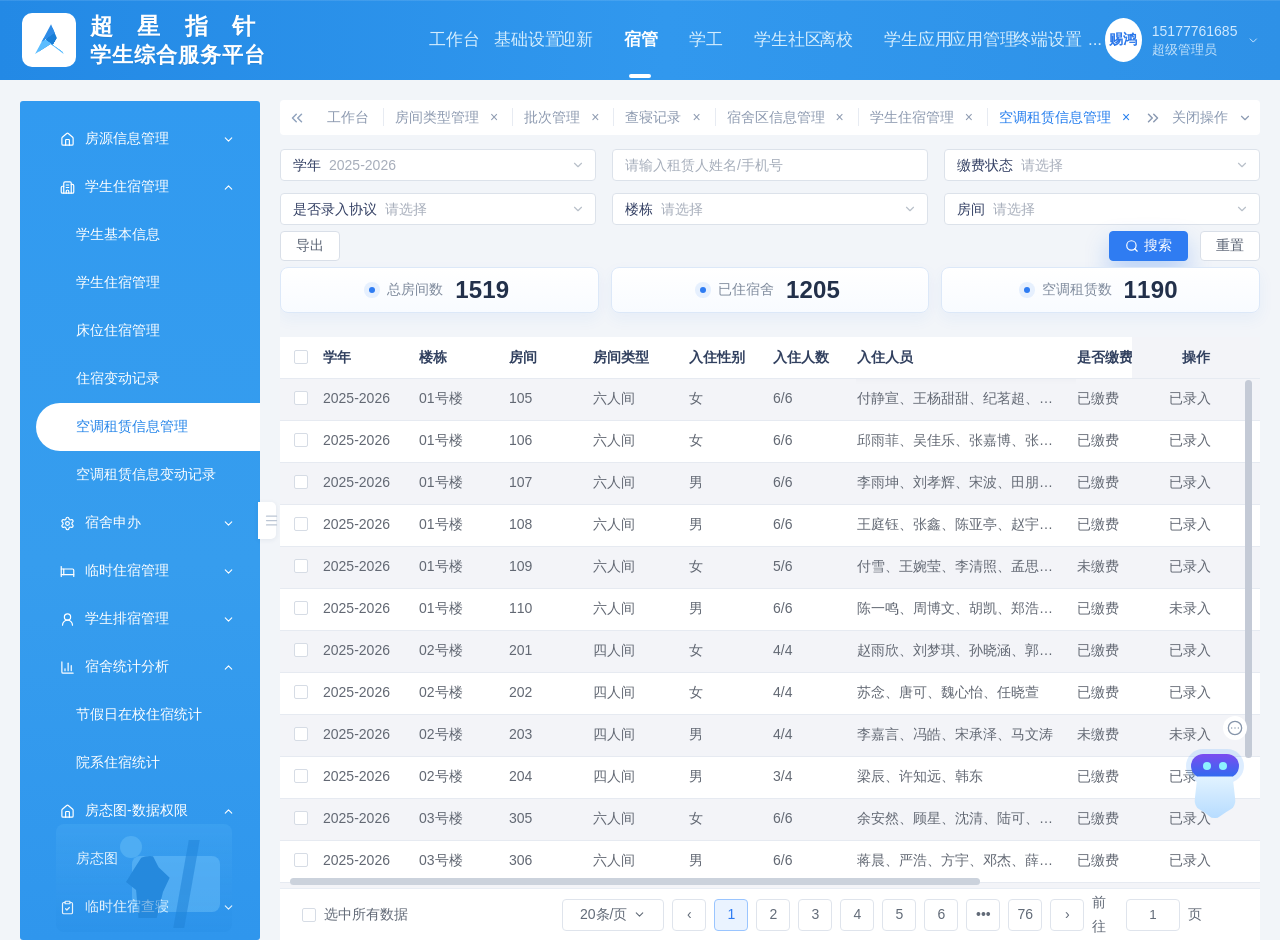
==== commit 2e1c01ab: "Update attendance prototype 20260701181819" ====
--- a/air-rental.html
+++ b/air-rental.html
@@ -9,8 +9,8 @@
         window.location.replace("../课堂考勤_免端口打开版/air-rental.html");
       }
     </script>
-    <script type="module" crossorigin src="./assets/main-BsBMuBvh.js?deploy=20260626162120"></script>
-    <link rel="stylesheet" crossorigin href="./assets/main-DAhMwYFi.css?deploy=20260626162120">
+    <script type="module" crossorigin src="./assets/main-Dh33qShT.js?deploy=20260701181819"></script>
+    <link rel="stylesheet" crossorigin href="./assets/main-DVoFmsHx.css?deploy=20260701181819">
   </head>
   <body>
     <div id="root"></div>
--- a/assets/main-DVoFmsHx.css
+++ b/assets/main-DVoFmsHx.css
@@ -0,0 +1 @@
+*{box-sizing:border-box}:root{color-scheme:light;--attendance-font-body: "PingFang SC", "Hiragino Sans GB", "Microsoft YaHei", "Noto Sans SC", "Source Han Sans SC", "Segoe UI", sans-serif;--attendance-font-ui: "PingFang SC", "Hiragino Sans GB", "Microsoft YaHei", "Noto Sans SC", "Source Han Sans SC", "Helvetica Neue", sans-serif;--attendance-font-heading: "PingFang SC", "Hiragino Sans GB", "Noto Sans SC", "Source Han Sans SC", "Microsoft YaHei", sans-serif;--attendance-font-mono: ui-monospace, "SFMono-Regular", Menlo, Monaco, Consolas, "Liberation Mono", "Courier New", monospace;--attendance-text-xs: .75rem;--attendance-text-sm: .875rem;--attendance-text-base: 1rem;--attendance-text-lg: 1.125rem;--attendance-text-xl: 1.375rem;--attendance-text-2xl: 1.75rem;--attendance-text-3xl: 2.25rem;--attendance-leading-tight: 1.28;--attendance-leading-snug: 1.4;--attendance-leading-body: 1.65;--attendance-leading-relaxed: 1.8;--attendance-weight-regular: 400;--attendance-weight-medium: 500;--attendance-weight-semibold: 600;--attendance-weight-bold: 700;--attendance-primary: #2b86e3;--attendance-primary-soft: #3da0f3;--attendance-primary-deep: #226fc6;--attendance-accent: #65d2ff;--attendance-accent-soft: #dff5ff;--attendance-warning: oklch(.76 .14 72);--attendance-danger: oklch(.69 .16 18);--attendance-text: #1f3150;--attendance-text-soft: #4d668d;--attendance-muted: #8a9bbb;--attendance-bg: #f3f7fd;--attendance-bg-deep: #e9f1fb;--attendance-card: #ffffff;--attendance-panel: rgba(255, 255, 255, .9);--attendance-border: rgba(201, 215, 236, .92);--attendance-disabled-bg: #f4f8fe;--attendance-disabled-border: #d8e5f5;--attendance-disabled-text: #41516a;--attendance-disabled-placeholder: #97a8bd;--attendance-shadow: 0 24px 56px rgba(45, 77, 132, .1);--attendance-shadow-soft: 0 16px 38px rgba(45, 77, 132, .07);--attendance-shadow-strong: 0 28px 64px rgba(45, 77, 132, .14);--attendance-control-radius: 6px;--attendance-focus-ring: 0 0 0 4px rgba(61, 160, 243, .18);--attendance-nav-top-start: #2187e5;--attendance-nav-top-end: #3197ee;--attendance-nav-chip: #2b8ee6;--attendance-nav-chip-border: #5caef2;--attendance-nav-chip-hover: #257fd5;--attendance-nav-side-start: #2a93ed;--attendance-nav-side-end: #2789e4;--attendance-nav-rail: #2487df;--attendance-nav-active-start: #ffffff;--attendance-nav-active-end: #edf7ff;--attendance-nav-active-text: #2b80dd;--attendance-nav-highlight: #ffffff;--attendance-press-scale: .97;--ease-out: cubic-bezier(.23, 1, .32, 1);--ease-in-out: cubic-bezier(.77, 0, .175, 1);--ease-drawer: cubic-bezier(.32, .72, 0, 1)}html,body,#root{width:100%;height:100%;margin:0;padding:0}body{font-family:var(--attendance-font-body);font-size:var(--attendance-text-base);line-height:var(--attendance-leading-body);font-weight:var(--attendance-weight-regular);letter-spacing:.01em;color:var(--attendance-text);background:radial-gradient(circle at 12% 8%,rgba(61,160,243,.18),transparent 26%),radial-gradient(circle at 86% 18%,rgba(101,210,255,.16),transparent 22%),radial-gradient(circle at 50% 100%,rgba(43,134,227,.1),transparent 30%),linear-gradient(180deg,#f7fbff,#f1f6fd 42%,#ebf2fb);overflow:hidden;-webkit-font-smoothing:antialiased;-moz-osx-font-smoothing:grayscale;font-kerning:normal;text-rendering:optimizeLegibility}body.prd-review-mode{background:transparent}button,input,textarea,select,.ant-typography,.ant-btn,.ant-input,.ant-input-affix-wrapper,.ant-select,.ant-picker,.ant-tag,.ant-table,.ant-modal,.ant-drawer{font-family:var(--attendance-font-ui)}h1,h2,h3,h4,h5,h6{font-family:var(--attendance-font-heading);font-weight:var(--attendance-weight-bold);line-height:var(--attendance-leading-tight);letter-spacing:.01em}code,pre,.mono{font-family:var(--attendance-font-mono)}body.prd-review-mode .mmy-route-switch,body.prd-review-mode .mconfirm-route-switch,body.prd-review-mode .mrec-route-switch,body.prd-review-mode .mwarn-route-switch,body.prd-review-mode .mstats-route-switch,body.prd-review-mode .mt-route-switch,body.prd-review-mode [class*=-route-switch]{display:none!important;height:0!important;margin:0!important;padding:0!important;border:0!important;overflow:hidden!important}body:before{content:"";position:fixed;inset:0;pointer-events:none;background-image:linear-gradient(rgba(255,255,255,.25) 1px,transparent 1px),linear-gradient(90deg,rgba(255,255,255,.22) 1px,transparent 1px);background-size:28px 28px;-webkit-mask-image:linear-gradient(180deg,rgba(0,0,0,.24),transparent 74%);mask-image:linear-gradient(180deg,rgba(0,0,0,.24),transparent 74%)}body.prd-review-mode:before{display:none}::selection{background:#65d2ff47;color:var(--attendance-text)}.ant-input[disabled],.ant-input-disabled,textarea.ant-input[disabled],textarea.ant-input-disabled,.ant-input-affix-wrapper-disabled,.ant-picker-disabled,.ant-input-number-disabled,.ant-select-disabled .ant-select-selector,.ant-select-disabled .ant-select-content,.ant-cascader-picker-disabled .ant-select-selector{color:var(--attendance-disabled-text)!important;background:var(--attendance-disabled-bg)!important;border-color:var(--attendance-disabled-border)!important;opacity:1!important;cursor:not-allowed;box-shadow:none!important}.ant-input-number-disabled input,.ant-picker-disabled input,.ant-select-disabled .ant-select-selection-item,.ant-select-disabled .ant-select-selection-placeholder,.ant-input[disabled]::placeholder,.ant-input-disabled::placeholder,textarea.ant-input[disabled]::placeholder,textarea.ant-input-disabled::placeholder{color:var(--attendance-disabled-placeholder)!important;opacity:1!important}.prd-review-inner-highlight{position:fixed;z-index:9999;pointer-events:auto;cursor:grab;touch-action:none;-webkit-user-select:none;user-select:none;border:2px solid rgba(43,134,227,.92);background:#2b86e30e;box-shadow:0 0 0 1px #ffffffb8,0 8px 24px #2b86e329,inset 0 0 0 1px #2b86e31a}.prd-review-inner-highlight:active{cursor:grabbing}.prd-review-resize-handle{position:absolute;z-index:1;pointer-events:auto}.prd-review-resize-handle:after{content:"";position:absolute;display:block;width:8px;height:8px;border:2px solid #fff;border-radius:999px;background:var(--attendance-primary);box-shadow:0 2px 8px #1f315033;opacity:0;transition:opacity .12s ease}.prd-review-inner-highlight:hover .prd-review-resize-handle:after{opacity:1}.prd-review-resize-handle.is-n,.prd-review-resize-handle.is-s{left:12px;right:12px;height:12px;cursor:ns-resize}.prd-review-resize-handle.is-n{top:-7px}.prd-review-resize-handle.is-s{bottom:-7px}.prd-review-resize-handle.is-e,.prd-review-resize-handle.is-w{top:12px;bottom:12px;width:12px;cursor:ew-resize}.prd-review-resize-handle.is-e{right:-7px}.prd-review-resize-handle.is-w{left:-7px}.prd-review-resize-handle.is-ne,.prd-review-resize-handle.is-nw,.prd-review-resize-handle.is-se,.prd-review-resize-handle.is-sw{width:18px;height:18px}.prd-review-resize-handle.is-ne{top:-10px;right:-10px;cursor:nesw-resize}.prd-review-resize-handle.is-nw{top:-10px;left:-10px;cursor:nwse-resize}.prd-review-resize-handle.is-se{right:-10px;bottom:-10px;cursor:nwse-resize}.prd-review-resize-handle.is-sw{bottom:-10px;left:-10px;cursor:nesw-resize}.prd-review-resize-handle.is-ne:after,.prd-review-resize-handle.is-se:after{right:3px}.prd-review-resize-handle.is-nw:after,.prd-review-resize-handle.is-sw:after{left:3px}.prd-review-resize-handle.is-ne:after,.prd-review-resize-handle.is-nw:after{top:3px}.prd-review-resize-handle.is-se:after,.prd-review-resize-handle.is-sw:after{bottom:3px}.prd-review-inner-highlight-label{position:absolute;left:12px;top:-32px;max-width:min(360px,calc(100vw - 40px));padding:5px 10px;border-radius:999px;background:var(--attendance-primary);color:#fff;font-size:var(--attendance-text-xs);font-weight:var(--attendance-weight-bold);line-height:var(--attendance-leading-snug);white-space:nowrap;box-shadow:0 10px 22px #1f31502e}.prd-review-capture-layer{position:fixed;inset:0;z-index:10000;cursor:crosshair;background:#0f172a14;-webkit-user-select:none;user-select:none;touch-action:none}.prd-review-capture-tip{position:fixed;left:50%;top:18px;transform:translate(-50%);padding:8px 14px;border-radius:999px;background:#1f3150eb;color:#fff;font-size:var(--attendance-text-sm);font-weight:var(--attendance-weight-semibold);box-shadow:0 14px 28px #1f31502e}.prd-review-capture-draft{position:fixed;border:2px dashed var(--attendance-primary);border-radius:12px;background:#2b86e31f;box-shadow:0 0 0 999px #0f172a1f}::-webkit-scrollbar{width:10px;height:10px}::-webkit-scrollbar-thumb{background:#758aab5c;border-radius:999px;border:2px solid transparent;background-clip:padding-box}::-webkit-scrollbar-track{background:transparent}.ant-btn{border-radius:12px;font-size:var(--attendance-text-sm);font-weight:var(--attendance-weight-semibold);line-height:var(--attendance-leading-snug);transform:translateZ(0);transition:transform .16s var(--ease-out),box-shadow .2s var(--ease-out),border-color .2s var(--ease-out),background-color .2s var(--ease-out),color .2s var(--ease-out),filter .2s ease}.ant-btn:active{transform:scale(var(--attendance-press-scale))}.ant-btn:focus-visible{outline:none;box-shadow:var(--attendance-focus-ring)}@media(hover:hover)and (pointer:fine){.ant-btn:hover{transform:translateY(-1px)}}.ant-btn-primary{background:linear-gradient(135deg,var(--attendance-primary) 0%,var(--attendance-primary-soft) 100%);box-shadow:0 12px 24px #2969d838}@media(hover:hover)and (pointer:fine){.ant-btn-primary:hover{box-shadow:0 14px 28px #246bdb42}}.ant-card,.ant-segmented,.ant-modal-content,.ant-drawer-content{border-radius:16px}.ant-input,.ant-input-affix-wrapper,.ant-select-selector,.ant-picker,.ant-input-number,textarea.ant-input{border-radius:var(--attendance-control-radius)!important;border-color:#bdcbe1e0!important;box-shadow:0 1px #fffc inset;font-size:var(--attendance-text-base);line-height:var(--attendance-leading-snug)}.ant-input:focus,.ant-input-focused,.ant-input-affix-wrapper-focused,.ant-picker-focused,.ant-select-focused .ant-select-selector{box-shadow:0 0 0 4px #246bdb1f!important}.action-btn-primary,.action-btn-secondary,.action-btn-dashed{height:38px;padding-inline:18px;border-radius:14px;font-size:var(--attendance-text-sm);font-weight:var(--attendance-weight-semibold)}.ant-card-head-title,.ant-modal-title,.ant-drawer-title{font-family:var(--attendance-font-heading);font-size:var(--attendance-text-lg);font-weight:var(--attendance-weight-bold);line-height:var(--attendance-leading-snug)}.ant-form-item-label>label,.ant-descriptions-item-label,.ant-table-thead>tr>th,.crumb-line,.left-nav-item,.top-menu-item{font-weight:var(--attendance-weight-semibold)}.ant-form-item-label>label,.ant-descriptions-item-label{font-size:var(--attendance-text-sm);line-height:var(--attendance-leading-snug)}.action-btn-primary{background:linear-gradient(135deg,var(--attendance-primary) 0%,var(--attendance-primary-soft) 100%);border-color:transparent;color:#fff;box-shadow:0 12px 24px #2969d833}.action-btn-secondary{background:linear-gradient(180deg,#fff,#f7fbff);border-color:#bdcbe1e0;color:var(--attendance-text);box-shadow:0 8px 18px #2d4d840f}.action-btn-dashed{background:linear-gradient(180deg,#fff,#f8fbff);border:1px dashed rgba(189,203,225,.98);color:#234a84;box-shadow:inset 0 1px #ffffffc2}@media(hover:hover)and (pointer:fine){.action-btn-primary:hover{transform:translateY(-1px);filter:brightness(1.02)}.action-btn-secondary:hover,.action-btn-dashed:hover{transform:translateY(-1px);border-color:#5f8dd6f2;color:#1f5aa6}}@media(max-width:980px){body{overflow:auto}}.mobile-tasks-root,.mmy-root,.mconfirm-root,.mrec-root,.mstats-root,.mscan-root,.mroll-root{width:100%;min-height:100vh!important;box-sizing:border-box;overflow:hidden;background:transparent!important}.mt-device-frame,.mmy-device,.mconfirm-device,.mrec-device,.msrec-device,.mstats-device,.mwarn-device,.mscan-device,.mroll-device{aspect-ratio:393 / 852;width:min(351px,100%)!important;height:761px!important;max-height:none!important;box-sizing:border-box;flex:0 0 auto}@media(max-height:900px){.mt-device-frame,.mmy-device,.mconfirm-device,.mrec-device,.msrec-device,.mstats-device,.mwarn-device,.mscan-device,.mroll-device{width:min(332px,100%)!important;height:720px!important;max-height:none!important}}@media(prefers-reduced-motion:reduce){*,*:before,*:after{animation:none!important;transition:none!important;scroll-behavior:auto!important}}.air-mobile-shell{position:fixed;inset:0;width:100vw;height:100vh;min-height:100vh;display:grid;place-items:center;background:#fff!important;font-family:PingFang SC,Microsoft YaHei,sans-serif}html:has(.air-mobile-shell),body:has(.air-mobile-shell),#root:has(.air-mobile-shell){background:#fff!important}body:has(.air-mobile-shell):before{display:none!important}.air-mobile-phone{position:relative;width:393px;height:852px;overflow:hidden;border-radius:46px;background:#eef2f8;color:#2b2f36;box-shadow:0 0 0 9px #111,0 0 0 12px #2b2b2b,0 30px 90px #0000009e}.air-mobile-phone button,.air-mobile-phone select{font:inherit}.air-mobile-status{height:46px;display:flex;align-items:center;justify-content:space-between;padding:0 42px;background:#fff;font-size:18px;font-weight:700}.status-icons b{display:inline-block;padding:0 5px;border-radius:6px;background:#39d664;color:#fff;line-height:1.1}.air-mobile-titlebar{height:82px;display:grid;grid-template-columns:74px 1fr 106px;align-items:center;background:#fff}.air-mobile-titlebar button{border:0;background:transparent;color:#262a2f}.air-mobile-titlebar strong{text-align:center;font-size:22px;letter-spacing:1px}.air-mobile-menu{width:82px;height:34px;display:flex;align-items:center;justify-content:center;gap:11px;border:1px solid #d8dce4;border-radius:999px;color:#343941;font-weight:700}.air-mobile-menu i{width:1px;height:18px;background:#d9dde5}.air-mobile-content{position:absolute;inset:128px 0 86px;overflow:auto;padding:0 14px 24px;background:#eef2f8}.air-mobile-hero{height:134px;margin:0 -14px;padding:24px 14px 0;display:flex;justify-content:space-between;background:#4c87fb;color:#fff}.air-room-title{display:flex;align-items:center;gap:12px;height:44px}.building-icon{width:42px;height:42px;display:grid;place-items:center;border-radius:50%;background:#fff;font-size:20px}.air-room-title strong{font-size:25px}.agreement-link{width:110px;height:40px;margin-top:4px;border:0;border-radius:999px;background:#ffffff29;color:#fff;font-size:17px}.air-info-card{border-radius:8px;background:#fff}.room-card{position:relative;z-index:2;margin-top:-58px;padding:16px 18px}.info-row{min-height:50px;display:flex;align-items:center;justify-content:space-between;border-bottom:1px solid #edf0f5;font-size:17px}.info-row:last-child{border-bottom:0}.info-row span,.resident-block>span{display:flex;align-items:center;gap:7px;color:#30343b}.info-row svg,.resident-block svg{color:#a7adb8}.info-row strong{font-size:17px;font-weight:500}.resident-block{padding-top:15px;font-size:17px}.resident-block div{display:flex;flex-wrap:wrap;gap:10px;padding:14px 18px 2px}.resident-block em{min-width:78px;padding:7px 13px;border:1px solid #e5e8ee;border-radius:999px;background:#f7f8fb;color:#6b7078;font-style:normal;text-align:center}.air-mobile-content h2{position:relative;display:inline-block;margin:19px 0 12px 4px;font-size:21px}.air-mobile-content h2:after{content:"";position:absolute;left:0;right:-4px;bottom:0;height:7px;border-radius:999px;background:#8fe2d8;z-index:-1}.rent-card{padding:8px 18px}.rent-card mark{padding:7px 15px;border-radius:999px;background:#e8fbf6;color:#24d2b8}.rent-card mark.muted{background:#f2f4f8;color:#8b9ab5}.adjust-result{margin:14px 0 0;padding:12px 14px;border-radius:10px;background:#e8f2ff;color:#2874e6;font-size:14px}.air-mobile-footer{position:absolute;left:0;right:0;bottom:0;height:86px;display:grid;grid-template-columns:1fr 1fr 1fr;gap:12px;padding:14px;background:#fff;box-shadow:0 -6px 18px #1e2c4614}.air-mobile-footer button{border:0;border-radius:5px;font-size:17px}.air-mobile-footer .secondary{background:#f0f3f8;color:#8ca0bf}.air-mobile-footer .primary{background:#97bbfb;color:#fff}.air-mobile-footer .adjust{background:#2f7cf2;color:#fff;font-weight:600}.role-switch{position:absolute;right:13px;top:330px;width:52px;height:52px;border:6px solid #edf4ff;border-radius:50%;background:#dbeaff;color:#2f7cf2;font-size:13px;line-height:1.1}.air-modal-mask{position:absolute;inset:0;z-index:10;display:flex;align-items:flex-end;background:#0a14287a}.air-adjust-sheet{width:100%;padding:18px 18px 24px;border-radius:24px 24px 0 0;background:#fff}.air-adjust-sheet header{display:flex;align-items:center;justify-content:space-between;font-size:20px}.air-adjust-sheet header button{border:0;background:transparent;color:#9aa4b5}.air-adjust-sheet p{margin:10px 0 16px;color:#7a8495;font-size:14px;line-height:1.55}.air-adjust-sheet label{display:block;margin-top:14px}.air-adjust-sheet label span{display:block;margin-bottom:8px;color:#333a46;font-weight:600}.air-adjust-sheet select{width:100%;height:44px;padding:0 12px;border:1px solid #dce4f0;border-radius:8px;background:#f9fbff;color:#333a46;font-size:16px}.target-preview{margin-top:16px;padding:12px;border-radius:10px;background:#f2f7ff}.target-preview span{display:block;color:#7c8ba4;font-size:13px}.target-preview strong{display:block;margin-top:5px;color:#256fe5}.air-adjust-sheet footer{display:grid;grid-template-columns:1fr 1fr;gap:12px;margin-top:18px}.air-adjust-sheet footer button{height:44px;border:0;border-radius:8px;background:#eef2f8;color:#7c8ba4;font-size:16px}.air-adjust-sheet footer button:last-child{background:#2f7cf2;color:#fff}.attendance-page{min-height:100vh;height:100vh;overflow:hidden;background:radial-gradient(circle at top left,rgba(61,160,243,.18),transparent 22%),radial-gradient(circle at 88% 12%,rgba(101,210,255,.14),transparent 18%),linear-gradient(180deg,#f7fbff,#eff5fc 52%,#eaf1fa);color:var(--attendance-text)}.platform-header{position:relative;isolation:isolate;height:78px;padding:0 24px 0 22px;display:flex;align-items:center;justify-content:space-between;gap:16px;background:linear-gradient(90deg,var(--attendance-nav-top-start) 0%,var(--attendance-primary-soft) 46%,var(--attendance-nav-top-end) 100%);color:#fff;box-shadow:0 16px 30px #3f64a424;border-bottom:1px solid rgba(132,191,245,.72)}.platform-header:after{content:"";position:absolute;inset:auto 24px 0;height:1px;background:linear-gradient(90deg,#fff0,#e9f7ffeb,#fff0);pointer-events:none}.brand-wrap{display:flex;align-items:center;gap:14px;flex-shrink:0}.brand-logo-image{display:block;width:360px;max-width:min(360px,30vw);height:auto;object-fit:contain;filter:drop-shadow(0 10px 20px rgba(11,28,67,.22))}.top-menu{display:flex;align-items:center;align-self:stretch;gap:0;flex:1;justify-content:center;overflow:hidden;min-width:0;margin:0 10px;padding:0;border-radius:0;background:transparent;border:none;box-shadow:none}.top-menu-item{position:relative;font-size:var(--attendance-text-base);display:inline-flex;align-items:center;height:100%;color:#e8f6ffe0;padding:0 18px;border-radius:0;cursor:pointer;white-space:nowrap;transform:translateZ(0);transition:color .16s var(--ease-out),background-color .16s var(--ease-out)}@media(hover:hover)and (pointer:fine){.top-menu-item:hover{color:#fff;background:#ffffff0f}}.top-menu-item:active{transform:scale(var(--attendance-press-scale))}.top-menu-item.active{position:relative;color:#fff;font-weight:600;background:transparent;box-shadow:none}.top-menu-item.active:after{content:"";position:absolute;left:50%;bottom:0;width:34px;height:4px;border-radius:999px 999px 0 0;background:#fff;transform:translate(-50%)}.user-info{display:flex;align-items:center;gap:10px;flex-shrink:0;padding:0;border-radius:0;background:transparent;border:none;font-size:13px;color:#fff;box-shadow:none}.user-avatar{width:36px;height:36px;border-radius:50%;background:linear-gradient(180deg,#fff,#eef8ff);color:var(--attendance-primary-deep);display:flex;align-items:center;justify-content:center;font-size:12px;font-weight:700;box-shadow:0 10px 20px #4a669929}.user-meta{display:flex;flex-direction:column;gap:2px}.user-name{font-size:var(--attendance-text-sm);line-height:1.2;color:#fffffff5}.user-role{font-size:var(--attendance-text-xs);color:#f0f9ffeb}.page-body{display:flex;height:calc(100vh - 78px);overflow:hidden}.left-nav{position:relative;width:240px;margin:18px 0 18px 18px;height:calc(100% - 36px);border-radius:24px;background:radial-gradient(circle at 100% 0,rgba(101,210,255,.16),transparent 24%),linear-gradient(180deg,var(--attendance-nav-side-start) 0%,#2990e8 46%,var(--attendance-nav-side-end) 100%);padding:14px;color:#fff;box-shadow:0 18px 34px #43609424;border:1px solid rgba(114,183,244,.72);overflow:auto}.left-nav-item{position:relative;margin-bottom:6px;padding:13px 16px 13px 20px;border-radius:16px;font-size:var(--attendance-text-sm);cursor:pointer;color:#f8fcfff5;background:transparent;transform:translateZ(0);transition:background-color .16s var(--ease-out),color .16s var(--ease-out),border-color .2s var(--ease-out),box-shadow .2s var(--ease-out),transform .16s var(--ease-out);border:1px solid transparent}.left-nav-item:before{content:"";position:absolute;left:10px;top:11px;bottom:11px;width:3px;border-radius:999px;background:transparent;transition:background .18s ease,box-shadow .18s ease}@media(hover:hover)and (pointer:fine){.left-nav-item:hover{background:linear-gradient(180deg,var(--attendance-nav-rail) 0%,#2179ca 100%);color:#fff;border-color:#7abdf59e;box-shadow:0 10px 18px #314d7d24;transform:translate(2px)}}.left-nav-item:active{transform:translate(2px) scale(.985)}.left-nav-item.active{background:linear-gradient(135deg,var(--attendance-nav-active-start) 0%,var(--attendance-nav-active-end) 100%);color:var(--attendance-nav-active-text);font-weight:600;border-color:#c3e6ffeb;box-shadow:0 12px 24px #47659429,inset 0 1px #ffffffb8}.left-nav-item.active:before{background:linear-gradient(180deg,var(--attendance-primary) 0%,#63d1ff 100%);box-shadow:0 0 0 1px #ffffff61}.left-sub-menu{margin-top:12px;border-radius:18px;background:linear-gradient(180deg,#2587de,#237dd1);padding:10px;border:1px solid rgba(114,183,244,.56);box-shadow:inset 0 1px #ffffff24}.left-sub-item{padding:10px 12px;border-radius:18px;margin-bottom:8px;font-size:var(--attendance-text-sm);color:#eff9fff5}.left-sub-item.active{background:linear-gradient(180deg,#fff,#eef8ff);color:var(--attendance-nav-active-text);font-weight:600;box-shadow:0 8px 16px #314d7d1f}.left-sub-item:last-child{margin-bottom:0}.content-area{display:flex;flex:1;padding:18px 24px;height:100%;overflow:hidden;min-width:0}.content-panel{position:relative;isolation:isolate;flex:1 1 auto;min-width:0;min-height:0;height:100%;overflow:auto;background:linear-gradient(180deg,#fff,#f8fbff);border-radius:30px;padding:22px;box-shadow:0 22px 48px #1f2d3d14;border:1px solid #d8e3f1}.content-panel:before{content:"";position:absolute;inset:0;z-index:0;pointer-events:none;border-radius:inherit;background:radial-gradient(circle at top right,rgba(79,142,247,.08),transparent 18%),radial-gradient(circle at bottom left,rgba(28,166,164,.06),transparent 16%)}.content-panel>*{position:relative;z-index:1}.crumb-line{height:42px;background:linear-gradient(180deg,#fff,#f3f8ff);border:1px solid #d8e3f1;border-radius:14px;display:flex;align-items:center;padding:0 16px;margin-bottom:18px;color:#5e708e;font-size:var(--attendance-text-sm);line-height:var(--attendance-leading-snug);box-shadow:0 8px 18px #246bdb0d}.batch-hero-card{margin-bottom:16px;padding:28px;border-radius:24px;background:radial-gradient(circle at top right,rgba(255,255,255,.24),transparent 30%),linear-gradient(135deg,#1a73e8,#3b82f6,#5b9cff);box-shadow:0 20px 40px #1c60c029}.batch-management-hero{display:flex;align-items:stretch;justify-content:space-between;gap:18px;margin-bottom:16px;padding:24px 26px;border-radius:28px;background:radial-gradient(circle at 18% 18%,rgba(255,255,255,.14),transparent 18%),radial-gradient(circle at top right,rgba(255,255,255,.22),transparent 30%),linear-gradient(135deg,#163f9d,#246bdb 56%,#42a8e8);box-shadow:0 24px 48px #246bdb2e}.batch-management-hero-copy{max-width:720px}.batch-management-hero-kicker{display:inline-block;color:#ffffffd6;font-size:12px;letter-spacing:.08em;text-transform:uppercase}.batch-management-hero-title{margin:8px 0 10px;color:#fff;font-size:30px;line-height:1.14}.batch-management-hero-desc{margin:0;color:#ffffffdb;font-size:14px;line-height:1.8}.batch-management-hero-metrics{display:grid;grid-template-columns:repeat(3,minmax(120px,1fr));gap:12px;min-width:360px}.batch-management-metric{padding:14px 16px;border-radius:18px;background:#ffffff29;border:1px solid rgba(255,255,255,.18);box-shadow:inset 0 1px #fff3;color:#fff}.batch-management-metric span{font-size:12px;color:#ffffffc7}.batch-management-metric strong{display:block;margin-top:8px;font-size:24px;line-height:1}.batch-hero-main{display:flex;align-items:center;justify-content:space-between;gap:24px}.batch-hero-kicker{display:inline-block;margin-bottom:10px;color:#ffffffe0!important;letter-spacing:.08em;text-transform:uppercase;font-size:12px}.batch-hero-title{margin:0 0 10px!important;color:#fff!important}.batch-hero-desc{max-width:700px;margin-bottom:18px!important;color:#ffffffd6!important;font-size:14px}.batch-hero-card .ant-btn-default{border-color:#ffffff47;color:#fff;background:#ffffff14}.batch-hero-card .ant-btn-default:hover{border-color:#fff9!important;color:#fff!important;background:#ffffff24!important}.batch-hero-progress{min-width:180px;display:flex;flex-direction:column;align-items:center;gap:8px}.batch-hero-progress .ant-progress-text{color:#fff!important}.batch-hero-progress-text{color:#ffffffc7!important}.batch-hero-metrics{margin-top:20px;display:grid;grid-template-columns:repeat(4,minmax(120px,1fr));gap:12px}.batch-hero-metric{padding:14px 16px;border:1px solid rgba(255,255,255,.14);border-radius:18px;background:#ffffff24;-webkit-backdrop-filter:blur(10px);backdrop-filter:blur(10px);color:#fff}.batch-hero-metric strong{display:block;margin-top:6px;font-size:24px;line-height:1}.batch-hero-metric-label{font-size:12px;color:#ffffffc7}.batch-summary-row{margin-bottom:16px}.batch-summary-card{border-radius:22px;border:1px solid rgba(231,237,246,.9);box-shadow:0 14px 28px #1f2d3d0f;overflow:hidden}.batch-summary-card .ant-card-body{padding:20px 22px}.query-grid{display:grid;grid-template-columns:repeat(3,minmax(220px,1fr)) auto;gap:12px;background:linear-gradient(180deg,#fbfdfffa,#f3f7fdf5);border:1px solid rgba(223,233,246,.98);border-radius:20px;padding:16px;margin-bottom:14px;box-shadow:inset 0 1px #ffffffb8}.query-grid .ant-form-item{margin-bottom:0}.query-input{width:100%}.query-action{display:flex;align-items:center;justify-content:flex-end}.table-toolbar{margin:12px 0 14px}.batch-toolbar{display:flex;align-items:center;justify-content:space-between;gap:12px;padding:14px 16px;border-radius:18px;background:linear-gradient(180deg,#fbfdfffa,#f3f7fdf5);border:1px solid rgba(223,233,246,.98);box-shadow:inset 0 1px #ffffffb8,0 10px 22px #1f2d3d0a}.batch-toolbar-meta{display:flex;align-items:center;gap:10px;flex-wrap:wrap}.batch-toolbar-note{color:#6f82a1!important}.batch-table .ant-table-container{border-radius:18px;overflow:hidden;border:1px solid #e6edf6;box-shadow:0 12px 24px #1f2d3d0d}.batch-table .ant-table-thead>tr>th{background:linear-gradient(180deg,#f8fbff,#f1f6fd);color:#314463;font-weight:600;border-bottom:1px solid #e4edf8;padding:8px 12px;line-height:20px}.batch-table .ant-table-tbody>tr>td{vertical-align:middle;transition:background .18s ease;padding:8px 12px;line-height:20px}.batch-table .ant-table-tbody>tr:hover>td{background:#f5f9ff}.batch-steps{margin-bottom:14px}.wizard-grid{display:grid;grid-template-columns:repeat(2,minmax(280px,1fr));gap:12px}.editor-shell .wizard-grid{row-gap:16px}.batch-basic-settings-grid{display:grid;grid-template-columns:repeat(2,minmax(260px,1fr));gap:12px 16px}.batch-basic-settings-grid .ant-form-item{margin-bottom:0}.attendance-node-inline{display:flex;align-items:flex-start;gap:10px 14px;flex-wrap:wrap}.attendance-node-label{flex:0 0 82px;min-height:32px;display:inline-flex;align-items:center;font-weight:600;color:#1f2a3d}.attendance-node-group{display:inline-flex;align-items:center;gap:10px;min-height:32px;flex-wrap:wrap}.attendance-node-group-end{flex-basis:calc(100% - 96px);margin-left:96px}.attendance-node-required{color:#ef4444;margin-right:4px}.batch-method-grid{display:grid;grid-template-columns:minmax(320px,1fr) minmax(320px,1fr);gap:14px}.batch-method-column{min-width:0}.method-result-panel{margin-top:10px;border:1px solid #d6dde8;border-radius:12px;background:#eef1f6;padding:14px 16px}.method-result-panel .ant-form-item:last-child{margin-bottom:0}.batch-method-block{display:flex;flex-direction:column;gap:10px}.batch-method-inline-row{display:flex;align-items:center;gap:14px;flex-wrap:wrap}.method-result-row{display:flex;align-items:center;gap:14px;flex-wrap:wrap;margin-bottom:10px}.method-result-row:last-child{margin-bottom:0}.method-result-row .ant-checkbox-group{display:flex;align-items:center;gap:14px;flex-wrap:wrap}.attendance-method-section{padding:22px 28px 28px}.attendance-method-section .section-title{font-size:22px;margin-bottom:18px}.attendance-method-layout{display:grid;grid-template-columns:360px minmax(0,1fr);min-height:480px;border:1px solid #d7e0ee;border-radius:16px;background:#fff;overflow:hidden}.attendance-method-sidebar{padding:28px;border-right:1px solid #e1e7f1;background:linear-gradient(180deg,#fff,#fbfdff)}.attendance-method-label{display:inline-flex;align-items:center;margin-bottom:14px;color:#10244a;font-size:15px;font-weight:700}.attendance-method-form-item,.attendance-combo-form-item{margin-bottom:0}.attendance-method-card-group,.attendance-combo-grid{display:flex;flex-direction:column;gap:12px;width:100%}.attendance-method-card{display:flex;align-items:center;width:100%;min-height:72px;margin-inline-start:0!important;padding:16px 18px;border:1px solid #d8e0ec;border-radius:10px;background:#fff;color:#10244a;transition:border-color .18s ease,background .18s ease,box-shadow .18s ease}.attendance-method-card.is-active,.attendance-combo-card.is-active{border-color:#2f7df6;background:linear-gradient(180deg,#fff,#f6faff);box-shadow:0 0 0 1px #2f7df659}.attendance-method-card .ant-radio{margin-right:12px}.attendance-method-card>span:last-child,.attendance-combo-card>span:last-child{display:inline-flex;align-items:center;min-width:0}.attendance-method-icon,.attendance-combo-icon{display:inline-flex;align-items:center;justify-content:center;flex:0 0 auto;width:38px;height:38px;margin-right:12px;border-radius:9px;background:#eef5ff;color:#2f7df6}.attendance-method-name{font-size:16px;font-weight:700;line-height:1.35}.attendance-combo-block{margin-top:28px;padding-top:24px;border-top:1px dashed #d8e0ec}.attendance-combo-grid{gap:10px}.attendance-combo-card{display:flex;align-items:center;width:fit-content;min-width:210px;margin-inline-start:0!important;padding:11px 14px;border:1px solid #9fc1ff;border-radius:8px;background:#fbfdff;color:#10244a;font-size:15px;font-weight:650;transition:border-color .18s ease,background .18s ease,box-shadow .18s ease}.attendance-combo-card .ant-checkbox{margin-right:10px}.attendance-combo-card .attendance-combo-icon{width:28px;height:28px;margin-right:10px;border-radius:7px;background:#edf4ff}.attendance-method-params{padding:28px 34px;background:#fff}.attendance-method-params h4{margin:0 0 22px;color:#10244a;font-size:17px;font-weight:800}.attendance-param-card-list{display:flex;flex-direction:column;gap:18px}.attendance-param-empty{padding:20px;border:1px dashed #cbd7e6;border-radius:12px;background:#f8fbff;color:#64748b;font-size:14px}.attendance-param-card{display:grid;grid-template-columns:54px minmax(0,1fr);gap:18px;padding:20px;border:1px solid #dbe3ef;border-radius:14px;background:#fff;box-shadow:0 12px 30px #0f234b0a}.attendance-param-icon{display:inline-flex;align-items:center;justify-content:center;width:54px;height:54px;border-radius:12px}.attendance-param-icon.facial{background:#edf4ff;color:#2f7df6}.attendance-param-icon.location{background:#eaf7ef;color:#2f9a58}.attendance-param-icon.bluetooth{background:#f1edff;color:#6d4df2}.attendance-param-icon.rollcall{background:#fff7ed;color:#d97706}.attendance-param-content{min-width:0}.attendance-param-content>strong{display:block;margin-bottom:12px;color:#10244a;font-size:16px;font-weight:800}.attendance-qrcode-refresh-row{display:flex;align-items:center;gap:16px;margin-top:6px;padding-top:18px;border-top:1px solid #dbe3ef;color:#10244a;font-size:16px;font-weight:700}.attendance-qrcode-refresh-row>svg{flex:0 0 auto;color:#2f7df6}.method-change-row{margin-top:10px;display:flex;align-items:center;gap:12px;flex-wrap:wrap}.edit-alert{margin-bottom:12px}.public-settings-page{display:flex;flex-direction:column;gap:14px}.public-settings-hero{padding:24px 26px;border-radius:24px;background:radial-gradient(circle at top right,rgba(255,255,255,.22),transparent 30%),linear-gradient(135deg,#357ef7,#4d9afc 58%,#35d0c4);box-shadow:0 18px 42px #357ef729}.public-settings-hero-title{margin:8px 0 10px!important;color:#fff!important}.public-settings-hero-desc{max-width:760px;margin-bottom:0!important;color:#ffffffe0!important}.public-settings-hero-metrics{margin-top:18px;display:grid;grid-template-columns:repeat(4,minmax(120px,1fr));gap:12px}.public-settings-metric{padding:12px 14px;border-radius:18px;background:#ffffff24;border:1px solid rgba(255,255,255,.16);color:#fff}.public-settings-metric span{font-size:12px;color:#ffffffc7}.public-settings-metric strong{display:block;margin-top:6px;font-size:22px;line-height:1.1}.public-settings-toolbar{display:flex;align-items:center;justify-content:space-between;padding:8px 0}.public-section{border:1px solid #e7edf6;border-radius:20px;padding:18px;background:#ffffffe6;box-shadow:0 14px 28px #1f2d3d0d}.attendance-page .section-title{display:flex;align-items:center;gap:12px;flex-wrap:wrap;margin:0 0 16px;color:#234a84;font-size:var(--attendance-text-xl);line-height:var(--attendance-leading-snug);font-weight:700;letter-spacing:.01em}.section-alert,.warning-rule-meta{margin-bottom:12px}.warning-trigger-row{display:flex;align-items:center;gap:10px;flex-wrap:wrap;padding:12px 14px;border:1px solid #e5edf8;border-radius:14px;background:linear-gradient(180deg,#fbfdff,#f4f8fe)}.warning-trigger-label{color:#214475;font-weight:600}.result-grid{display:grid;grid-template-columns:repeat(4,minmax(180px,1fr));gap:10px}.result-item{display:flex;align-items:center;gap:10px;background:#f7fafe;padding:6px 8px;border-radius:10px}.result-item .ant-checkbox-wrapper{min-width:108px}.result-item input{flex:1}.result-save-row{display:flex;justify-content:flex-end;margin-top:14px}.mapping-grid{display:grid;grid-template-columns:repeat(2,minmax(320px,1fr));gap:12px}.mapping-block{display:flex;flex-direction:column;gap:8px}.attendance-page .mapping-block-title{margin-bottom:6px;padding-left:0}.mapping-card{border:1px solid #e7edf6;border-radius:16px;padding:14px;background:linear-gradient(180deg,#fdfefe,#f7fbff);box-shadow:inset 0 1px #ffffffb3}.add-row-btn{margin-top:10px}.inline-add-btn{margin-top:0;flex:1 1 0;height:34px;border-radius:12px;padding:0 18px;display:inline-flex;align-items:center;justify-content:center}.inline-add-row{margin-top:12px;display:grid;grid-template-columns:repeat(2,minmax(0,1fr));gap:12px;width:100%}.inline-add-row .ant-btn{width:100%}.warning-level-grid{display:grid;grid-template-columns:1fr;gap:12px}.warning-level-row{min-width:0}.warning-level-panel{padding:18px;border-radius:20px;background:linear-gradient(180deg,#fffffff5,#f6fafffa);box-shadow:inset 0 1px #ffffffe6,0 12px 24px #4a70a80d}.warning-level-toolbar{display:flex;align-items:flex-start;justify-content:space-between;gap:16px;margin-bottom:14px}.warning-level-title{display:inline-block;margin-bottom:4px;color:#183b74;font-size:15px}.warning-level-desc{margin:0;max-width:680px;color:#73829a;font-size:12px;line-height:1.6}.warning-level-create-btn{flex:0 0 auto;min-width:148px;height:36px;border-radius:12px;padding:0 18px}.warning-level-row{display:grid;grid-template-columns:32px 44px minmax(280px,1fr) minmax(210px,260px) 64px;gap:10px;align-items:center;padding:12px;border:1px solid #dfe9f6;border-radius:16px;background:linear-gradient(180deg,#fff,#f9fbff);box-shadow:0 8px 18px #5076a80a}.warning-level-handle{color:#8aa0bf;cursor:grab;display:inline-flex;align-items:center;justify-content:center;width:28px;height:28px;border-radius:10px;background:linear-gradient(180deg,#f5f9ff,#edf4ff)}.warning-level-rank-tag{margin-inline-end:0;border-radius:10px;text-align:center;font-weight:700;display:inline-flex;align-items:center;justify-content:center;min-width:32px;height:28px}.warning-level-name-cell{display:flex;align-items:center;gap:10px;min-width:0}.warning-level-name-cell .ant-input{min-width:0;flex:1 1 auto}.warning-level-field{min-width:0}.warning-level-inline-field{display:flex;align-items:center;gap:10px}.warning-level-field-label{display:inline-flex;align-items:center;flex:0 0 auto;margin-bottom:0;color:#6b7a90;font-size:12px;font-weight:600;white-space:nowrap}.warning-level-color-field{justify-content:flex-start}.warning-level-color-picker{width:166px;min-width:0}.warning-level-color-picker.ant-color-picker-trigger{width:166px;height:34px;justify-content:space-between;border-radius:8px;background:#fff}.warning-level-color-picker .ant-color-picker-color-block{width:18px;height:18px;flex:0 0 auto}.warning-level-color-picker .ant-color-picker-trigger-text{min-width:0;color:#26364f;font-weight:500}.warning-level-switch{display:flex;flex-direction:column;align-items:center;justify-content:flex-end}.warning-level-switch-inline .warning-level-field-label{display:none}.warning-level-delete-btn{flex:0 0 auto;padding-inline:6px;align-self:center}.notify-variable-tag{cursor:pointer;-webkit-user-select:none;user-select:none}.week-batch-modal .ant-modal-content{border-radius:22px;overflow:hidden}.week-batch-modal .ant-modal-header{padding-bottom:12px}.week-batch-modal-body{display:flex;flex-direction:column;gap:14px}.week-batch-section{padding:16px 18px;border:1px solid #e7eef8;border-radius:18px;background:linear-gradient(180deg,#fff,#fbfdff);box-shadow:0 10px 22px #4f70a10a}.week-batch-preview-section{background:linear-gradient(180deg,#fbfdff,#f4f8fe)}.week-batch-section-head{display:flex;flex-direction:column;gap:4px;margin-bottom:14px}.week-batch-section-head .ant-typography-secondary{margin-bottom:0}.week-batch-section .ant-alert{margin-top:10px;padding:10px 12px}.week-batch-field-grid{display:grid;grid-template-columns:repeat(2,minmax(0,1fr));gap:14px}.week-batch-field{display:flex;flex-direction:column;gap:8px}.week-batch-field .ant-input-number,.week-batch-field .ant-picker{width:100%}.week-batch-label{color:#214475;font-size:13px;font-weight:600}.week-batch-strategy-group{width:100%}.week-batch-preview-grid{display:grid;grid-template-columns:repeat(4,minmax(0,1fr));gap:12px}.week-batch-preview-card{padding:14px 12px;border-radius:16px;background:#ffffffeb;border:1px solid #dbe6f4;display:flex;flex-direction:column;gap:6px}.week-batch-preview-card span{color:#7a89a0;font-size:12px}.week-batch-preview-card strong{color:#1d4f91;font-size:24px;line-height:1.1}.week-batch-preview-summary{display:flex;flex-direction:column;gap:6px;margin-top:14px;color:#41556f;font-size:13px}.notify-row{display:flex;align-items:center;gap:8px;margin-bottom:10px;flex-wrap:wrap}.notify-settings-header{display:flex;align-items:center;justify-content:space-between;margin-bottom:14px;padding-bottom:12px;border-bottom:1px solid #eef2f6}.notify-settings-title{margin-bottom:0;color:#1f5aa6}.notify-settings-subtitle{display:block;margin-top:2px}.notify-config-card{border:1px solid #e7edf6;border-radius:18px;background:#fff;margin-bottom:16px;overflow:hidden;transition:all .2s ease}.mapping-grid .notify-config-card{margin-bottom:0}.notify-config-card.is-active{border-color:#c9dcff;box-shadow:0 10px 24px #3b82f614}.notify-config-head{display:flex;align-items:flex-start;justify-content:space-between;padding:18px 20px;background:#fbfcff;gap:12px}.notify-config-head-main{display:flex;flex-direction:column;gap:6px}.notify-config-title{display:flex;align-items:center;gap:12px;font-size:16px;font-weight:700;color:#243145;flex-wrap:wrap;row-gap:6px}.notify-config-icon{width:32px;height:32px;border-radius:10px;display:inline-flex;align-items:center;justify-content:center;background:#eef4ff;color:#3b82f6}.notify-config-status{font-weight:600}.notify-config-meta{display:block;font-size:12px;line-height:1.4}.notify-config-body{padding:18px 20px 20px;border-top:1px solid #eef2f6;background:linear-gradient(180deg,#fff,#fcfdff)}.notify-target-block{margin-bottom:8px}.notify-target-block:last-child{margin-bottom:0}.notify-config-topline{display:flex;align-items:center;gap:18px;flex-wrap:wrap;margin-bottom:16px}.notify-config-inline{display:flex;align-items:center;gap:8px;flex-wrap:wrap}.notify-config-inline-label{font-size:12px;color:#5c6983;padding:2px 8px;border-radius:999px;border:1px solid #e5e9f2;background:#fff}.notify-title-with-variable{display:inline-flex;align-items:center;gap:4px;min-width:0}.notify-variable-trigger{width:22px;height:22px;min-width:22px;padding:0;color:#2f7df6;border-radius:50%}.notify-variable-trigger:hover{background:#eaf3ff;color:#1f63d6}.notify-result-role-row .ant-form-item{min-width:220px;flex:1}.notify-template-input,.notify-title-input{display:grid;gap:0}.notify-result-group .ant-form-item-label{padding-bottom:4px}.notify-result-group .ant-form-item-label>label{color:#66758c;font-size:.78rem;font-weight:700}.notify-variable-popover .ant-popover-inner{padding:0}.notify-variable-panel{display:grid;gap:8px;width:292px;padding:12px;color:#2a3c55;user-select:text;-webkit-user-select:text}.notify-variable-panel-title{color:#234a84;font-size:13px;font-weight:700}.notify-variable-panel-tip{color:#6b7c92;font-size:12px;line-height:1.5}.notify-variable-panel-list{display:flex;flex-wrap:wrap;gap:6px}.notify-variable-token{appearance:none;border:1px solid #b9d5f8;border-radius:999px;background:#f6fbff;color:#245da8;cursor:copy;font-size:12px;line-height:1.4;padding:3px 8px;user-select:text;-webkit-user-select:text}.notify-variable-token:hover{border-color:#2f7df6;background:#eaf3ff}.notify-content-grid{display:grid;grid-template-columns:repeat(auto-fit,minmax(280px,1fr));gap:16px;margin-bottom:16px}.text-link{padding:0;font-weight:600;transition:color .16s var(--ease-out),opacity .16s var(--ease-out),transform .16s var(--ease-out)}@media(hover:hover)and (pointer:fine){.text-link:hover{color:var(--attendance-primary)!important;transform:translate(1px)}}.text-link:active{transform:scale(.98)}.danger-link{color:#ff4d4f}.records-filter-panel{margin:14px 0;padding:14px 16px;border-radius:18px;border:1px solid rgba(223,233,246,.96);background:linear-gradient(180deg,#fafcfffa,#f4f8fdfa);box-shadow:inset 0 1px #ffffffb8,0 10px 22px #1f2d3d0a}.records-filter-grid .ant-form-item{min-width:0;margin-bottom:0}.records-filter-grid .ant-form-item-control,.records-filter-grid .ant-form-item-control-input,.records-filter-grid .ant-form-item-control-input-content{width:100%}.records-filter-panel .ant-input,.records-filter-panel .ant-select-selector{height:34px!important;border-radius:6px!important}.records-filter-panel .ant-select-selector{align-items:center}.records-filter-panel .ant-input::placeholder,.records-filter-panel .ant-select-selection-placeholder{color:#9aa5b1}.editor-shell{background:#fff;border-radius:18px;display:flex;flex-direction:column;min-height:calc(100vh - 180px);padding:18px 18px 108px;border:1px solid #eef2f6;color:#1d2f4a;font-family:var(--attendance-font-ui);font-size:15px;line-height:1.58;letter-spacing:0;text-rendering:optimizeLegibility;-webkit-font-smoothing:antialiased}.editor-subsection{padding-top:6px;margin-top:2px;border-top:1px solid #eef2f6}.editor-subsection-full{grid-column:1 / -1}.editor-subsection-title{margin:0!important;color:#1f5aa6!important;font-family:var(--attendance-font-heading);font-size:16px!important;line-height:1.38!important;font-weight:700!important;letter-spacing:0!important}.editor-header{display:flex;align-items:center;justify-content:space-between;margin-bottom:16px}.subpage-back-button.ant-btn{width:36px;min-width:36px;height:36px;padding:0;border:1px solid #d9e8ff;border-radius:6px;background:#eef5ff;color:#2f7cf2;display:inline-flex;align-items:center;justify-content:center;box-shadow:none}.subpage-back-button.ant-btn:hover,.subpage-back-button.ant-btn:focus-visible{border-color:#bcd7ff;background:#e3efff!important;color:#1769ff!important}.subpage-back-button.ant-btn .ant-btn-icon{display:inline-flex;align-items:center;justify-content:center}.editor-title{margin:0!important;color:#173d73!important;font-family:var(--attendance-font-heading)!important;font-size:22px!important;line-height:1.32!important;font-weight:800!important;letter-spacing:0!important}.editor-shell .batch-steps{margin-bottom:18px}.editor-shell .ant-steps-item-title{color:#425a7c!important;font-family:var(--attendance-font-ui);font-size:14px;line-height:1.45;font-weight:650;letter-spacing:0}.editor-shell .ant-steps-item-active .ant-steps-item-title{color:#173d73!important;font-weight:750}.editor-shell .public-section{color:#1d2f4a}.editor-shell .section-title{color:#173d73;font-family:var(--attendance-font-heading);font-size:20px;line-height:1.35;font-weight:800;letter-spacing:0}.editor-shell .ant-form-item-label>label,.editor-shell .attendance-node-label,.editor-shell .attendance-method-label,.editor-shell .warning-level-field-label,.editor-shell .week-batch-label{color:#273b5d;font-family:var(--attendance-font-ui);font-size:14px;line-height:1.45;font-weight:650;letter-spacing:0}.editor-shell .ant-input,.editor-shell .ant-input-number,.editor-shell .ant-input-number-input,.editor-shell .ant-picker,.editor-shell .ant-select-selector,.editor-shell input,.editor-shell textarea,.editor-shell .ant-radio-wrapper,.editor-shell .ant-checkbox-wrapper,.editor-shell .ant-btn,.editor-shell .ant-alert-message,.editor-shell .ant-typography,.editor-shell .course-transfer-item,.editor-shell .course-transfer-item-meta{font-family:var(--attendance-font-ui);font-size:14px;line-height:1.5;letter-spacing:0}.editor-shell .ant-input,.editor-shell .ant-picker,.editor-shell .ant-input-number,.editor-shell .ant-select-selector,.editor-shell input,.editor-shell textarea{color:#1d2f4a}.editor-shell .ant-input::placeholder,.editor-shell .ant-input-number-input::placeholder,.editor-shell input::placeholder,.editor-shell textarea::placeholder,.editor-shell .ant-select-selection-placeholder{color:#9aa8ba;font-size:14px}.editor-shell .ant-form-item-explain,.editor-shell .ant-form-item-extra,.editor-shell .ant-alert-description,.editor-shell .course-transfer-tip,.editor-shell .batch-manager-policy-tip span{font-family:var(--attendance-font-ui);font-size:13px;line-height:1.62;letter-spacing:0}.editor-shell .ant-btn{font-weight:650}.editor-actions{margin-bottom:12px;position:sticky;top:0;z-index:30;padding:10px 12px;border:1px solid #e7edf6;border-radius:10px;background:#fffffff2;-webkit-backdrop-filter:blur(8px);backdrop-filter:blur(8px);display:flex;justify-content:flex-end;gap:8px}.batch-editor-actions{inset:auto 0 0;margin:auto -18px -18px;padding:12px 16px calc(12px + env(safe-area-inset-bottom,0px));border-top:1px solid #e7edf6;background:#fffffffa;border-radius:0 0 18px 18px;box-shadow:0 -10px 24px #1f2d3d14;z-index:40}.records-modal-grid>.ant-alert{margin-bottom:2px}.records-modal-grid>div{display:flex;flex-direction:column;gap:8px}.course-transfer-tip{margin-bottom:12px;padding:12px 14px;border-radius:10px;background:#eff6ff;border:1px solid #bfdbfe}.course-transfer{width:100%}.course-transfer-wrap{width:100%;border-radius:16px;border:1px solid #e7edf6;background:#fff;padding:14px;display:grid;grid-template-columns:minmax(0,1fr) 64px minmax(0,1fr);gap:14px;align-items:stretch}.course-picker-panel{min-width:0;height:460px;border:1px solid #e7edf6;border-radius:14px;background:#fff;overflow:hidden;display:flex;flex-direction:column}.course-picker-head{min-height:44px;padding:0 14px;background:#f8fbff;border-bottom:1px solid #eef2f6;display:flex;align-items:center;justify-content:space-between;gap:10px}.course-picker-head strong{color:#1d2f4a;font-weight:800}.course-picker-filters{padding:12px;border-bottom:1px solid #eef2f6;display:grid;grid-template-columns:repeat(2,minmax(0,1fr));gap:8px}.course-picker-filters .ant-select,.course-picker-filters .ant-input-affix-wrapper{min-width:0}.course-picker-list{flex:1;min-height:0;overflow:auto;padding:0}.course-picker-table{min-width:720px}.course-picker-table-row{display:grid;grid-template-columns:36px minmax(92px,1fr) minmax(120px,1.35fr) 94px 92px minmax(92px,1fr) minmax(76px,.9fr);align-items:center;min-height:42px;padding:0 10px;border-bottom:1px solid #edf2f8;color:#40536f;font-size:13px;line-height:1.35;cursor:pointer;transition:background .16s ease,color .16s ease}.course-picker-table-row:nth-child(odd):not(.course-picker-table-head){background:#f7f9fd}.course-picker-table-row:nth-child(2n):not(.course-picker-table-head){background:#fff}.course-picker-table-row:hover:not(.course-picker-table-head){background:#eef6ff}.course-picker-table-row.selected{background:#e8f3ff!important;color:#1f5aa6}.course-picker-table-row>span{min-width:0;overflow:hidden;padding-right:8px;text-overflow:ellipsis;white-space:nowrap}.course-picker-table-row>span:first-child{display:inline-flex;justify-content:center;padding-right:0}.course-picker-table-head{position:sticky;top:0;z-index:1;min-height:40px;background:#f1f5fb!important;color:#2f4265;font-size:13px;font-weight:800;cursor:default}.course-picker-actions{display:flex;flex-direction:column;align-items:center;justify-content:center;gap:10px}.course-picker-actions .ant-btn{width:40px;height:40px;font-weight:900}.course-picker-empty{margin:auto;color:#8a9ab0;font-size:13px}.course-transfer .ant-transfer-list{border-radius:14px;border:1px solid #e7edf6;overflow:hidden;min-width:0;flex:1 1 0;max-width:none;background:#fff}.course-transfer .ant-transfer{width:100%;display:flex;align-items:stretch;justify-content:space-between}.course-transfer .ant-transfer-list-header{background:#f8fbff;font-weight:600;justify-content:flex-start;padding-left:12px}.course-transfer .ant-transfer-list-header>*:not(.ant-transfer-list-header-title){display:none}.course-transfer .ant-transfer-list-header-title{margin-left:0;text-align:left;width:100%}.course-transfer .ant-transfer-list-body-search-wrapper{padding:10px;border-bottom:1px solid #eef2f6}.course-transfer .ant-transfer-operation .ant-btn{border-radius:50%;width:40px;height:40px}.course-transfer .ant-transfer-operation{width:64px}.course-transfer .ant-transfer-list-content-item{line-height:1.6;padding:10px 12px;border-bottom:1px solid #eef2f6;background:#fff}.course-transfer .ant-transfer-list-body{border-radius:12px}.course-transfer-item{display:flex;flex-direction:column;gap:4px;padding:4px 0}.course-transfer-item-head{display:flex;align-items:center;justify-content:space-between;gap:8px}.course-transfer-item-meta{font-size:12px;color:#6b7280}.batch-course-preview-modal{display:grid;gap:12px;min-width:0}.batch-course-preview-dialog .ant-modal-body{overflow:hidden}.batch-course-preview-filters{display:grid;grid-template-columns:minmax(240px,1.2fr) minmax(160px,1fr) minmax(160px,1fr);gap:12px}.batch-course-preview-filters .ant-input-affix-wrapper,.batch-course-preview-filters .ant-select{min-width:0}.batch-course-preview-toolbar{display:flex;align-items:center;justify-content:space-between;gap:12px;flex-wrap:wrap}.batch-course-preview-modal .ant-table-wrapper{min-width:0}.batch-course-preview-modal .ant-table-pagination{margin:12px 0 0}.batch-inline-link{padding-inline:0}.batch-inline-link:hover{transform:none}.batch-manager-policy-modal{display:grid;gap:16px}.batch-manager-policy-modal>div:not(.batch-manager-policy-tip){display:grid;gap:8px}.batch-manager-policy-tip{display:grid;grid-template-columns:18px minmax(0,1fr);gap:8px;align-items:flex-start;padding:8px 10px;border-radius:8px;background:#f6f8fb;color:#315b91}.batch-manager-policy-tip .anticon{margin-top:2px;color:#2f7df6}.batch-manager-policy-tip div{display:grid;gap:3px}.batch-manager-policy-tip strong{font-size:12px;color:#234a84}.batch-manager-policy-tip span{color:#60718c;font-size:12px;line-height:1.55}.semester-radio-field .ant-form-item-control-input-content{padding-top:2px}.verification-setting-card.attendance-param-card{display:grid;grid-template-columns:54px minmax(0,1fr);gap:18px;padding:20px;border:1px solid #dbe3ef;border-radius:14px;background:#fff;box-shadow:0 12px 30px #0f234b0a}.verification-setting-card.attendance-param-card .attendance-param-content>strong{display:block;margin-bottom:12px;color:#10244a;font-size:16px;font-weight:800}.verification-setting-card.attendance-param-card .verification-setting-row>span{color:#52657e;font-size:14px}.rule-group{margin-top:16px;padding:18px;border-radius:18px;border:1px solid #e7eef8;background:linear-gradient(180deg,#fff,#fbfdff);box-shadow:0 12px 26px #4f70a10a}.rule-header{display:flex;align-items:flex-start;justify-content:space-between;gap:16px;margin-bottom:14px}.rule-header-meta{min-width:0}.rule-header-title{display:inline-block;margin-bottom:4px;color:#173d73;font-size:15px}.rule-header-desc{margin:0;color:#71839d;font-size:12px;line-height:1.65}.rule-header-action{flex:0 0 auto;padding-inline:0;font-weight:600}@media(max-width:1280px){.attendance-method-layout{grid-template-columns:1fr}.attendance-method-sidebar{border-right:none;border-bottom:1px solid #e1e7f1}.attendance-method-card-group,.attendance-combo-grid{display:grid;grid-template-columns:repeat(3,minmax(0,1fr))}.attendance-combo-card{width:100%;min-width:0}.warning-level-toolbar{flex-direction:column}.warning-level-create-btn{width:100%}.warning-level-row{grid-template-columns:32px 44px minmax(220px,1fr) minmax(190px,220px) 64px}.week-batch-preview-grid{grid-template-columns:repeat(2,minmax(0,1fr))}}@media(max-width:860px){.attendance-method-section{padding:18px}.attendance-method-card-group,.attendance-combo-grid{grid-template-columns:1fr}.attendance-method-sidebar,.attendance-method-params{padding:20px}.verification-setting-card.attendance-param-card{grid-template-columns:1fr}.attendance-qrcode-refresh-row{align-items:flex-start;flex-direction:column}.warning-level-row{grid-template-columns:32px 44px minmax(0,1fr)}.warning-level-field.warning-level-name-cell{grid-column:3}.warning-level-row>.warning-level-field:not(.warning-level-name-cell),.warning-level-delete-btn{grid-column:1 / -1}.warning-level-inline-field{align-items:flex-start;flex-direction:column;gap:6px}.warning-level-color-picker,.warning-level-color-picker.ant-color-picker-trigger{width:100%}.warning-level-switch{align-items:flex-start}}.warning-rule-row{position:relative;border-radius:16px;transition:background-color .18s var(--ease-out),border-color .18s var(--ease-out),box-shadow .2s var(--ease-out),transform .16s var(--ease-out)}@media(hover:hover)and (pointer:fine){.warning-rule-row:hover{background:linear-gradient(180deg,#fff,#f8fbff)!important;border-color:#3b82f647!important;box-shadow:0 14px 28px #2563eb14}}.warning-rule-index{width:28px;height:28px;border-radius:50%;background:linear-gradient(180deg,#edf4ff,#e4efff);color:#3b82f6;display:inline-flex;align-items:center;justify-content:center;font-size:12px;font-weight:700;box-shadow:inset 0 1px #ffffffd9}.warning-rule-text{color:#5b6475;font-size:13px;line-height:1;font-weight:500}.warning-rule-row .ant-select-selector,.warning-rule-row .ant-input-number,.warning-rule-row .ant-input-number-input{transition:border-color .18s var(--ease-out),background-color .18s var(--ease-out),box-shadow .18s var(--ease-out)}.warning-rule-row .ant-select-selector,.warning-rule-row .ant-input-number{border-color:#94a3b833!important;background:#ffffffeb!important;box-shadow:inset 0 1px #ffffffd1!important;border-radius:12px!important}.warning-rule-row:hover .ant-select-selector,.warning-rule-row:hover .ant-input-number{border-color:#3b82f666!important;background:#fff!important}.warning-rule-notify .ant-select-selector{background:#f8fafceb!important}.warning-rule-level .ant-select-selector{font-weight:700}.warning-rule-level-高 .ant-select-selector{color:#dc2626!important;border-color:#dc262647!important;background:#fef2f2e6!important}.warning-rule-level-中 .ant-select-selector{color:#ea580c!important;border-color:#ea580c3d!important;background:#fff7ede6!important}.warning-rule-level-低 .ant-select-selector{color:#2563eb!important;border-color:#2563eb3d!important;background:#eff6ffe6!important}.warning-rule-delete{margin-left:auto;opacity:0;pointer-events:none;transform:translate(-4px);transition:opacity .16s var(--ease-out),transform .16s var(--ease-out)}.warning-rule-row:hover .warning-rule-delete{opacity:1;pointer-events:auto;transform:translate(0)}.public-settings-page{flex:1 1 auto;min-height:0;gap:26px;padding:0 0 24px;overflow-y:auto;background:#fff;color:#1f2a44}.public-settings-content-panel{display:flex;flex-direction:column;overflow:hidden;background:#fff;border-color:#e7ebf2;border-radius:18px;box-shadow:none}.public-settings-content-panel{padding-bottom:22px}.public-settings-content-panel:before{display:none}.public-settings-page .public-section{border:0;border-radius:16px;padding:0;background:transparent;box-shadow:none}.public-settings-page .section-title{position:relative;display:flex;align-items:center;gap:10px;margin:0 0 18px;color:#4f5379;font-size:16px;line-height:22px;font-weight:700;letter-spacing:0;white-space:nowrap}.public-settings-page .section-title:after{content:"";flex:1 1 auto;height:9px;min-width:80px;background:repeating-linear-gradient(to bottom,transparent 0,transparent 3px,rgba(220,224,232,.88) 3px,rgba(220,224,232,.88) 4px)}.public-settings-page .section-alert{margin:0 0 10px;border:1px solid #ffd7a3;border-radius:12px;padding:10px 16px;background:#fff7e8;color:#666;box-shadow:none}.public-settings-content-panel .public-settings-page .section-alert.ant-alert{border-color:#ffd7a3;border-radius:12px;background:#fff7e8;box-shadow:none}.public-settings-page .section-alert .ant-alert-message{color:#666;font-size:14px;font-weight:600}.public-settings-page .section-alert .ant-alert-description{color:#666;font-size:14px;font-weight:600;line-height:28px}.public-settings-page .result-grid{display:grid;grid-template-columns:repeat(2,minmax(420px,1fr));gap:20px}.public-settings-page .result-table{border:1px solid #ebedf0;border-radius:14px;background:#fff;overflow:hidden}.public-settings-page .result-table-row{display:grid;grid-template-columns:190px minmax(220px,1fr) 96px;align-items:center;min-height:42px;border-top:1px solid #ebedf0;color:#666;font-size:14px}.public-settings-page .result-table-row:first-child{border-top:0}.public-settings-page .result-table-head{min-height:42px;background:#f6f6fa;color:#4f5379;font-weight:700}.public-settings-page .result-table-row>span,.public-settings-page .result-table-row>label{padding:0 20px}.public-settings-page .result-table-row .ant-input{width:300px;max-width:calc(100% - 32px);height:32px;border-color:#ebedf0;border-radius:8px;color:#333;font-size:14px}.public-settings-page .result-table-row .ant-checkbox-wrapper{justify-self:center}.public-settings-page .result-table-row .ant-checkbox-inner{border-radius:999px}.public-settings-page .result-save-row{margin-top:14px}.public-settings-page .result-save-row .ant-btn{height:36px;border-radius:8px}.public-settings-action-bar{flex:0 0 auto;position:relative;z-index:20;display:flex;justify-content:flex-end;gap:12px;margin:0 -22px -22px;padding:18px 22px;border-top:1px solid #eef2f6;border-radius:0 0 18px 18px;background:#fff;box-shadow:0 -8px 18px #0f172a0a}.public-settings-action-bar .ant-btn{min-width:72px;height:36px;border-radius:6px!important;font-size:15px;font-weight:600}.public-settings-page .warning-rule-meta{margin:0 0 24px}.public-settings-page .warning-settings-section{margin-inline:0;padding:0;background:transparent}.public-settings-page .warning-settings-body{margin-top:24px;padding:0;background:#fff}.public-settings-page .warning-trigger-row{display:grid;grid-template-columns:112px 256px auto;gap:10px;align-items:center;width:max-content;max-width:100%;padding:0;border:0;border-radius:12px;background:transparent}.public-settings-page .warning-trigger-label{color:#333;font-size:14px;font-weight:600}.public-settings-page .warning-trigger-row .ant-picker{width:256px;height:32px;border-color:#dcdfe6;border-radius:8px}.public-settings-page .warning-trigger-row .ant-typography{color:#666;font-size:14px}.public-settings-page .mapping-card.warning-level-panel{margin-bottom:46px!important;border:0;border-radius:14px!important;padding:20px;background:#f5f6fa;box-shadow:none}.public-settings-page .warning-level-toolbar{align-items:flex-start;margin-bottom:20px}.public-settings-page .warning-level-title{color:#333;font-size:16px;line-height:22px;font-weight:700}.public-settings-page .warning-level-desc{max-width:720px;margin-top:6px;color:#666;font-size:14px;line-height:20px}.public-settings-page .rule-header-title{color:#333;font-size:16px;line-height:22px;font-weight:700}.public-settings-page .warning-level-create-btn,.public-settings-page .rule-header-action{height:36px;border-radius:8px;color:#1677ff;border-color:#d9e8ff;background:#eaf3ff}.public-settings-page .warning-level-grid{gap:12px}.public-settings-page .warning-level-row{display:grid;grid-template-columns:16px 60px minmax(280px,1fr) minmax(180px,220px) 56px;min-height:42px;gap:16px;align-items:center;padding:5px 14px 5px 0;border:0;border-radius:10px;background:#fff;box-shadow:none}.public-settings-page .warning-level-handle{width:16px;height:16px;border-radius:0;background:transparent;color:#8a94a6;font-size:14px}.public-settings-page .warning-level-rank-tag{width:60px;height:30px;margin:0;border:0;border-radius:999px;background:#f1f2f8!important;color:#666!important;font-size:14px;font-weight:500}.public-settings-page .warning-level-inline-field{gap:10px}.public-settings-page .warning-level-field-label{color:#333;font-size:14px;font-weight:500}.public-settings-page .warning-level-name-cell .ant-input,.public-settings-page .warning-level-color-picker.ant-color-picker-trigger{height:32px;border-color:#dcdfe6;border-radius:8px;font-size:14px}.public-settings-page .warning-level-name-cell .ant-input{min-width:0}.public-settings-page .warning-level-color-picker,.public-settings-page .warning-level-color-picker.ant-color-picker-trigger{width:166px}.public-settings-page .warning-level-color-picker .ant-color-picker-color-block{width:18px;height:18px;border-radius:6px}.public-settings-page .warning-level-color-picker .ant-color-picker-trigger-text{color:#666;font-size:14px;font-weight:500}.public-settings-page .warning-level-delete-btn{color:#ff4d4f;font-size:14px}.public-settings-page .rule-group{margin-top:0;border:0;border-radius:14px!important;padding:20px;background:#f5f6fa;box-shadow:none}.public-settings-page .rule-group+.rule-group{margin-top:46px}.public-settings-page .rule-header{display:flex;align-items:center;justify-content:space-between;gap:16px;margin-bottom:14px}.public-settings-page .warning-rule-row{min-height:106px;padding:14px 20px;border:0!important;border-radius:10px;background:#fff!important;box-shadow:none!important}.public-settings-page .warning-rule-index{width:60px;height:30px;border-radius:8px;background:#f6f6fa;color:#4f5379;font-size:14px;box-shadow:none}.public-settings-page .warning-rule-text{color:#333;font-size:14px;font-weight:500}.public-settings-page .warning-rule-row .ant-select-selector,.public-settings-page .warning-rule-row .ant-input-number,.public-settings-page .warning-rule-row .ant-input-number-input{height:32px!important;border-color:#dcdfe6!important;border-radius:8px!important;background:#fff!important;box-shadow:none!important;color:#333}.public-settings-page .warning-rule-row .ant-select-single .ant-select-selector{height:32px!important}.public-settings-page .warning-rule-row .ant-select-multiple .ant-select-selector{min-height:32px!important}.public-settings-page .warning-rule-delete{opacity:1;pointer-events:auto;transform:none}.public-settings-page>.public-section:last-child .section-alert{display:block;min-height:80px;padding:10px 16px 10px 36px;background:#fff7e8}.public-settings-page .leave-integration-section{margin-top:8px}.public-settings-page .leave-integration-section .section-title{margin-bottom:20px;color:#4f5379;font-size:16px;line-height:22px;font-weight:700}.public-settings-page .leave-integration-section .section-title:after{display:none}.public-settings-page>.leave-integration-section .leave-integration-alert.ant-alert,.public-settings-page>.public-section:last-child .leave-integration-alert.ant-alert{display:grid;grid-template-columns:16px minmax(0,1fr);column-gap:10px;align-items:start;min-height:80px;margin:0;padding:16px 14px;border:1px solid #a9c7f7;border-radius:14px!important;background:#dbe9ff;box-shadow:none}.public-settings-page .ant-input,.public-settings-page .ant-input-number,.public-settings-page .ant-input-number-input,.public-settings-page .ant-select-selector,.public-settings-page .ant-picker,.public-settings-page .ant-btn{border-radius:8px!important}.public-settings-page .ant-alert,.public-settings-page .ant-table-container,.public-settings-page .ant-table,.public-settings-page .mapping-card,.public-settings-page .result-table,.public-settings-page .rule-group{border-radius:14px!important}.public-settings-page .result-table-head{border-radius:14px 14px 0 0}.public-settings-page>.leave-integration-section .leave-integration-alert .ant-alert-icon,.public-settings-page>.public-section:last-child .leave-integration-alert .ant-alert-icon{grid-column:1;grid-row:1 / span 2;width:14px;height:14px;margin:3px 0 0;color:#2f80ed;font-size:14px}.public-settings-page>.leave-integration-section .leave-integration-alert .ant-alert-content,.public-settings-page>.public-section:last-child .leave-integration-alert .ant-alert-content,.public-settings-page>.leave-integration-section .leave-integration-alert .ant-alert-section,.public-settings-page>.public-section:last-child .leave-integration-alert .ant-alert-section{grid-column:2;min-width:0}.public-settings-page>.leave-integration-section .leave-integration-alert .ant-alert-message,.public-settings-page>.public-section:last-child .leave-integration-alert .ant-alert-message,.public-settings-page>.leave-integration-section .leave-integration-alert .ant-alert-title,.public-settings-page>.public-section:last-child .leave-integration-alert .ant-alert-title{margin-bottom:10px;color:#666;font-size:14px;line-height:20px;font-weight:700}.public-settings-page>.leave-integration-section .leave-integration-alert .ant-alert-description,.public-settings-page>.public-section:last-child .leave-integration-alert .ant-alert-description{color:#666;font-size:14px;line-height:20px;font-weight:500}@media(max-width:1280px){.public-settings-page .result-grid{grid-template-columns:1fr}.public-settings-page .warning-trigger-row{width:100%;grid-template-columns:150px minmax(180px,256px) 1fr}}@media(max-width:1280px){.rule-header{flex-direction:column}}.rule-table .ant-table-thead>tr>th{background:#f6f9ff}.batch-table .ant-table-container,.records-table .ant-table-container{border-radius:10px;overflow:hidden;border:1px solid #e6ebf2}.content-panel>.batch-table,.content-panel>.records-table{display:flex;flex-direction:column;min-height:0;margin-bottom:18px}.content-panel>.batch-table{height:clamp(320px,calc(100vh - 470px),470px)}.content-panel>.records-table{height:clamp(250px,calc(100vh - 560px),380px)}.content-panel>.batch-table .ant-spin-nested-loading,.content-panel>.batch-table .ant-spin-container,.content-panel>.records-table .ant-spin-nested-loading,.content-panel>.records-table .ant-spin-container{display:flex;flex:1 1 auto;min-height:0;flex-direction:column}.content-panel>.batch-table .ant-table,.content-panel>.records-table .ant-table{flex:1 1 auto;min-height:0}.content-panel>.batch-table .ant-table-container,.content-panel>.records-table .ant-table-container{height:100%}.content-panel>.batch-table .ant-table-content,.content-panel>.records-table .ant-table-content{height:100%;overflow:auto!important}.content-panel>.batch-table .ant-table-pagination,.content-panel>.records-table .ant-table-pagination{flex:0 0 auto;margin:14px 4px 0!important}.batch-table .ant-table-thead>tr>th,.records-table .ant-table-thead>tr>th{background:#f3f5f8;color:#44536a;font-weight:600;padding:8px 12px;line-height:20px}.batch-table .ant-table-tbody>tr>td,.records-table .ant-table-tbody>tr>td{padding:8px 12px;line-height:20px;vertical-align:middle}.batch-table .ant-table-tbody>tr:nth-child(odd)>td,.records-table .ant-table-tbody>tr:nth-child(odd)>td{background:#f7f8fb}.batch-table .ant-table-tbody>tr:nth-child(2n)>td,.records-table .ant-table-tbody>tr:nth-child(2n)>td{background:#fff}.batch-table .ant-table-tbody>tr:hover>td,.records-table .ant-table-tbody>tr:hover>td{background:#eef4ff}.ant-modal .ant-modal-content,.ant-modal .ant-modal-container,.attendance-page .ant-modal-content,.attendance-page .ant-modal-container{max-height:calc(100vh - 96px);display:flex;flex-direction:column;border-radius:22px;overflow:hidden;box-shadow:0 26px 60px #1930572e}.ant-modal,.attendance-page .ant-modal{max-height:calc(100vh - 96px)}.ant-modal .ant-modal-header,.attendance-page .ant-modal-header{flex:0 0 auto;padding-bottom:10px;border-bottom:1px solid #eef2f6}.ant-modal .ant-modal-body,.attendance-page .ant-modal-body{flex:1 1 auto;min-height:0;overflow-y:auto;overscroll-behavior:contain}.ant-modal .ant-modal-footer,.attendance-page .ant-modal-footer{flex:0 0 auto;padding-top:12px;border-top:1px solid #eef2f6}.content-panel .ant-card:not(.batch-hero-card):not(.public-settings-hero):not(.task-hero-card):not(.warning-hero-card):not(.stats-hero):not(.device-hero-card):not(.prototype-home-hero){border-radius:22px;border-color:#e3ebf6f0;box-shadow:0 16px 34px #1f2d3d0d,inset 0 1px #ffffff94;overflow:hidden}.content-panel .ant-card-head{min-height:60px;padding:0 20px;border-bottom-color:#e6ecf6f2;background:linear-gradient(180deg,#ffffffb8,#f8fbffc2)}.content-panel .ant-card-head-title{font-weight:700;color:#223857}.content-panel .ant-alert{border-radius:18px;border-color:#cadff8e6;background:linear-gradient(180deg,#f6fbfff5,#eff7fff0);box-shadow:0 10px 22px #246bdb0f}.content-panel .ant-statistic-content,.content-panel .ant-table{color:var(--attendance-text)}.content-panel .ant-table-thead>tr>th{background:linear-gradient(180deg,#f8fbff,#f1f6fd);color:#324563;font-weight:700;padding:8px 12px;line-height:20px}.content-panel .ant-table-tbody>tr>td{border-bottom-color:#e7edf6db;padding:8px 12px;line-height:20px;vertical-align:middle}.content-panel .ant-table-tbody>tr:hover>td{background:#f6faff!important}.content-panel .ant-tag{border-radius:999px;padding-inline:10px;font-weight:600}@media(max-width:1280px){.batch-management-hero{flex-direction:column}.batch-management-hero-metrics{min-width:0}.query-grid{grid-template-columns:repeat(2,minmax(220px,1fr))}.query-action{justify-content:flex-start}.mapping-grid,.wizard-grid,.batch-method-grid,.batch-hero-metrics,.public-settings-hero-metrics{grid-template-columns:1fr}.result-grid{grid-template-columns:repeat(2,minmax(180px,1fr))}}@media(max-width:980px){.top-menu{display:none}.brand-logo-image{width:300px;max-width:min(300px,calc(100vw - 220px))}.attendance-page{height:auto;overflow:auto}.page-body{display:block;height:auto;overflow:visible}.left-nav{width:auto;margin:16px;height:auto;overflow:visible;border-radius:20px}.content-area{padding:16px;height:auto;overflow:visible}.batch-hero-main,.batch-management-hero,.batch-toolbar,.public-settings-toolbar{flex-direction:column;align-items:stretch}.query-grid,.result-grid,.batch-management-hero-metrics,.public-settings-hero-metrics,.records-filter-grid{grid-template-columns:1fr}.records-filter-actions{justify-content:stretch;flex-direction:column}}.attendance-prd-page{height:100vh;overflow:auto;background:#eef4fb}.attendance-prd-review-shell{display:grid;grid-template-columns:292px minmax(0,1fr);gap:14px;min-width:0;height:100vh;padding:14px;box-sizing:border-box}.attendance-prd-review-sidebar,.attendance-prd-review-main{min-width:0;min-height:0}.attendance-prd-review-sidebar,.attendance-prd-review-canvas-card{border:1px solid rgba(203,215,232,.9);background:#fffffff0;box-shadow:0 14px 34px #2e3f5a14}.attendance-prd-review-sidebar{overflow:auto;padding:12px 12px 16px;border-radius:18px}.attendance-prd-screen-switcher{display:flex;flex-direction:column;gap:6px}.attendance-prd-screen-select-label{color:var(--attendance-muted);font-size:.72rem;font-weight:700;letter-spacing:.08em}.attendance-prd-screen-select{width:100%;height:34px;padding:0 10px;border:1px solid rgba(201,214,233,.95);border-radius:10px;background:#fff;color:var(--attendance-text);font:inherit;font-size:.82rem;font-weight:700;cursor:pointer}.attendance-prd-screen-select:focus{outline:none;border-color:#2b86e36b;box-shadow:0 0 0 3px #2b86e31f}.attendance-prd-annotation-title{display:flex;align-items:center;justify-content:space-between;gap:8px;margin:12px 0 10px;font-size:.95rem}.attendance-prd-add-note{height:28px;padding:0 10px;border:1px solid rgba(43,134,227,.24);border-radius:999px;background:#2b86e314;color:var(--attendance-primary);font-size:.75rem;font-weight:800;cursor:pointer}.attendance-prd-add-note.is-active{border-color:#ef44445c;background:#ef44441a;color:#d14343}.attendance-prd-annotation-tip{margin:-2px 0 10px;padding:8px 10px;border:1px dashed rgba(43,134,227,.32);border-radius:12px;background:#2b86e30f;color:var(--attendance-text-soft);font-size:.78rem;line-height:1.55}.attendance-prd-annotation-list{display:flex;flex-direction:column;gap:10px}.attendance-prd-annotation-item{display:flex;align-items:flex-start;gap:12px;width:100%;padding:13px 12px;border:1px solid rgba(209,218,233,.95);border-radius:14px;background:#ffffffeb;text-align:left;color:var(--attendance-text);cursor:pointer;-webkit-user-select:none;user-select:none;transition:border-color .18s var(--ease-out),background-color .18s var(--ease-out),box-shadow .18s var(--ease-out)}.attendance-prd-annotation-item.is-active{border-color:var(--attendance-primary);background:#2b86e314;box-shadow:0 0 0 1px #2b86e31a inset}.attendance-prd-annotation-item[draggable=true]{cursor:grab}.attendance-prd-annotation-item[draggable=true]:active{cursor:grabbing}.attendance-prd-annotation-item.is-dragging{opacity:.55;border-style:dashed;box-shadow:0 10px 24px #2b86e324}.attendance-prd-annotation-index{flex:none;width:26px;height:26px;border-radius:999px;background:var(--attendance-primary);color:#fff;display:inline-flex;align-items:center;justify-content:center;font-size:.78rem;font-weight:700}.attendance-prd-annotation-copy{display:flex;min-width:0;flex-direction:column;gap:6px}.attendance-prd-annotation-copy strong{display:flex;align-items:center;gap:6px;font-size:.92rem}.attendance-prd-annotation-copy strong em{display:inline-flex;align-items:center;height:18px;padding:0 6px;border-radius:999px;background:#14b8a61f;color:#0f9f93;font-style:normal;font-size:.68rem;font-weight:800}.attendance-prd-annotation-copy span{color:var(--attendance-text-soft);font-size:.82rem;line-height:1.65}.attendance-prd-note-body{white-space:pre-wrap;word-break:break-word}.attendance-prd-note-body.is-collapsed{max-height:4.95em;overflow:hidden}.attendance-prd-note-actions,.attendance-prd-edit-actions{display:flex!important;flex-wrap:wrap;align-items:center;gap:8px}.attendance-prd-expand-note,.attendance-prd-edit-note,.attendance-prd-copy-note{width:fit-content;padding:0;border:0;background:transparent;font-size:.76rem!important;font-weight:800;font-family:inherit;cursor:pointer}.attendance-prd-expand-note{color:#0f9f93!important}.attendance-prd-edit-note{color:var(--attendance-primary)!important}.attendance-prd-edit-note,.attendance-prd-copy-note,.attendance-prd-delete-note:not(.is-confirm):not(.is-cancel){width:22px;height:22px;border-radius:8px;display:inline-flex;align-items:center;justify-content:center;line-height:1}.attendance-prd-edit-note{background:#2b86e31a}.attendance-prd-copy-note{color:#0f766e!important;background:#0f766e1a}.attendance-prd-delete-note:not(.is-confirm):not(.is-cancel){background:#d143431a}.attendance-prd-edit-note:hover,.attendance-prd-edit-note:focus-visible{background:#2b86e329;outline:none}.attendance-prd-copy-note:hover,.attendance-prd-copy-note:focus-visible{background:#0f766e29;outline:none}.attendance-prd-delete-note:not(.is-confirm):not(.is-cancel):hover,.attendance-prd-delete-note:not(.is-confirm):not(.is-cancel):focus-visible{background:#d1434329;outline:none}.attendance-prd-edit-form{display:grid!important;gap:8px;width:100%}.attendance-prd-edit-form input,.attendance-prd-edit-form textarea{width:100%;box-sizing:border-box;border:1px solid rgba(201,214,233,.95);border-radius:10px;background:#fffffff5;color:var(--attendance-text);font:inherit;font-size:.82rem;line-height:1.5}.attendance-prd-edit-form input{height:34px;padding:0 10px;font-weight:800}.attendance-prd-edit-form textarea{min-height:82px;resize:vertical;padding:9px 10px}.attendance-prd-edit-form input:focus,.attendance-prd-edit-form textarea:focus{outline:none;border-color:#2b86e380;box-shadow:0 0 0 3px #2b86e31f}.attendance-prd-edit-actions button{height:28px;padding:0 10px;border-radius:999px;font-size:.76rem;font-weight:800;cursor:pointer}.attendance-prd-edit-save{border:1px solid rgba(43,134,227,.3);background:#2b86e31a;color:var(--attendance-primary)}.attendance-prd-edit-cancel{border:1px solid rgba(201,214,233,.95);background:#fff;color:var(--attendance-text-soft)}.attendance-prd-delete-note-wrap{display:flex!important;flex-wrap:wrap;align-items:center;gap:8px}.attendance-prd-delete-warning{color:#9f5a00!important;font-size:.76rem!important;font-weight:800}.attendance-prd-delete-note{width:fit-content;color:#d14343!important;font-size:.76rem!important;font-weight:800;cursor:pointer}.attendance-prd-delete-note.is-confirm{padding:2px 8px;border-radius:999px;background:#d143431f}.attendance-prd-delete-note.is-cancel{color:var(--attendance-text-soft)!important}.attendance-prd-review-main{overflow:hidden;display:flex;min-width:0;flex-direction:column;gap:14px}.attendance-prd-review-canvas-card{display:flex;flex:1;min-height:0;border-radius:20px;overflow:hidden}.attendance-prd-review-canvas-card{flex-direction:column}.attendance-prd-review-canvas{flex:1;min-height:560px;overflow:hidden;background:transparent}.attendance-prd-review-canvas-card.is-mobile .attendance-prd-review-canvas{background:radial-gradient(circle at 50% 34%,rgba(113,184,244,.34),transparent 34%),radial-gradient(circle at 50% 72%,rgba(69,139,224,.16),transparent 42%),linear-gradient(180deg,#dff1ff,#eaf5ff 46%,#f5f9fd)}.attendance-prd-prototype-frame{position:relative;height:100%;min-height:720px}.attendance-prd-prototype-frame.is-pc{width:100%;min-width:0}.attendance-prd-prototype-frame.is-mobile{width:100%;min-width:0;min-height:0;margin:0 auto;display:flex;align-items:center;justify-content:center;overflow:hidden}.attendance-prd-iframe{width:100%;height:100%;border:0;background:transparent}.attendance-prd-comment-modal-backdrop{position:fixed;inset:0;z-index:30;display:flex;align-items:center;justify-content:center;padding:24px;background:#0f172a47}.attendance-prd-comment-modal{width:min(460px,100%);padding:18px;border:1px solid rgba(201,214,233,.95);border-radius:18px;background:#fffffffa;box-shadow:0 24px 60px #1f31503d}.attendance-prd-comment-modal-header{display:flex;align-items:flex-start;gap:10px;margin-bottom:14px}.attendance-prd-comment-modal-header div{display:grid;gap:4px;min-width:0}.attendance-prd-comment-modal-header strong{color:var(--attendance-text);font-size:.98rem;line-height:1.35}.attendance-prd-comment-modal-header span:not(.attendance-prd-comment-pin){color:var(--attendance-text-soft);font-size:.78rem;line-height:1.55}.attendance-prd-comment-pin{width:24px;height:24px;border-radius:999px;background:var(--attendance-primary);color:#fff;display:inline-flex;align-items:center;justify-content:center;font-size:.72rem;font-weight:800}.attendance-prd-comment-fields{display:flex;flex-direction:column;gap:6px}.attendance-prd-comment-modal input,.attendance-prd-comment-modal textarea{width:100%;box-sizing:border-box;border:1px solid rgba(201,214,233,.9);outline:none;background:#f7faffd1;color:var(--attendance-text);font:inherit;font-size:.82rem;line-height:1.45}.attendance-prd-comment-modal input{height:38px;padding:0 11px;border-radius:10px;font-weight:800}.attendance-prd-comment-modal textarea{height:118px;min-height:96px;max-height:220px;padding:9px 11px;border-radius:12px;resize:vertical}.attendance-prd-comment-modal-actions{display:flex;justify-content:flex-end;gap:10px;margin-top:14px}.attendance-prd-comment-modal-actions button{height:34px;padding:0 14px;border:1px solid transparent;border-radius:999px;font:inherit;font-size:.82rem;font-weight:800;white-space:nowrap;cursor:pointer}.attendance-prd-comment-save{background:var(--attendance-primary);color:#fff}.attendance-prd-comment-cancel{border-color:#c9d6e9f2!important;background:#fff;color:var(--attendance-text-soft)}.attendance-prd-highlight-box{position:absolute;z-index:3;border:2px solid var(--attendance-primary);box-shadow:0 0 0 999px #0f172a14,0 0 0 2px #2b86e31a,inset 0 0 0 1px #2b86e31f;background:#2b86e31a;pointer-events:none}.attendance-prd-highlight-label{position:absolute;left:-2px;top:-34px;display:inline-flex;align-items:center;min-height:28px;padding:0 10px;border-radius:10px 10px 10px 4px;background:var(--attendance-primary);color:#fff;font-size:.76rem;font-weight:700;white-space:nowrap}@media(max-width:1360px){.attendance-prd-review-shell{grid-template-columns:260px minmax(0,1fr)}}@media(max-width:1080px){.attendance-prd-review-shell{grid-template-columns:260px minmax(0,1fr);height:100vh}.attendance-prd-review-sidebar{max-height:none}.attendance-prd-review-main{min-height:680px}.attendance-prd-review-canvas{height:620px;min-height:620px}}.course-hero-card{background:radial-gradient(circle at top right,rgba(255,255,255,.22),transparent 30%),linear-gradient(135deg,#1d4ed8,#2563eb 55%,#38bdf8)}.course-filter-grid{display:flex;flex-wrap:wrap;gap:10px 12px}.course-management-panel{display:flex;flex-direction:column;height:100%;min-height:0;overflow:hidden;border-radius:0;border:none;background:#eef2f7;box-shadow:none;padding:16px 18px 0}.content-panel.course-management-panel{border-radius:0;border:1px solid #dce3ee}.course-content-area{padding:0;background:#eaf1f9;height:calc(100vh - 78px)}.course-content-area .course-management-panel{height:100%}.course-management-panel:before{display:none}.course-management-panel .crumb-line{display:none}.course-management-panel .course-main-filter-panel.records-filter-panel{margin:0;padding:14px 10px 8px;border:none;border-radius:0;background:#eef2f7;box-shadow:none}.course-main-filter-grid{display:grid;grid-template-columns:260px 260px 260px minmax(260px,1fr) 220px;gap:12px 18px;align-items:center}.course-main-filter-grid .course-filter-field{min-width:0}.course-management-panel .course-main-filter-grid .ant-input,.course-management-panel .course-main-filter-grid .ant-select-selector{width:100%;height:34px!important;min-height:34px!important;border-radius:4px!important;border-color:#d9dee8!important;background:#fff!important;box-shadow:none!important;color:#4c586f;font-size:13px}.course-management-panel .course-main-filter-grid .ant-select-selector{align-items:center}.course-management-panel .course-main-filter-grid .ant-input::placeholder,.course-management-panel .course-main-filter-grid .ant-select-selection-placeholder{color:#a2aab8}.course-main-toolbar{margin:0;padding:4px 10px 12px;border:none;border-radius:0;background:#eef2f7;box-shadow:none}.course-main-toolbar .batch-toolbar-meta{gap:8px}.course-main-toolbar .ant-btn{height:32px;border-radius:6px;padding-inline:14px;font-size:13px;font-weight:500}.course-main-toolbar .ant-btn-primary{background:#2f7cf6;border-color:#2f7cf6;box-shadow:none}.course-main-toolbar .ant-btn-default{color:#637087;border-color:#d9dee8;background:#fff}.course-main-toolbar .ant-btn-default:disabled{color:#adb6c5;border-color:#e4e8ef;background:#f7f9fc}.course-sync-alert.ant-alert{height:28px;min-height:28px;margin:0 10px 12px;padding:4px 12px;border-radius:4px;border-color:#a9c8f7;background:#e8f1ff}.course-sync-alert .ant-alert-icon{margin-top:1px;margin-inline-end:10px;color:#2f7cf6;font-size:16px}.course-sync-alert .ant-alert-content{display:flex;align-items:center;min-width:0}.course-sync-alert .ant-alert-title,.course-sync-alert .ant-alert-message{color:#5d6572;font-size:13px;font-weight:600;line-height:20px}.course-sync-alert-text{display:inline}.course-sync-alert-time{color:#2f7cf6;font-weight:800}.course-sync-alert-success{color:#16b89a;font-weight:800}.course-main-table.batch-table .ant-table-container{flex:1 1 auto;min-height:0;border-radius:0;border:none;border-bottom:none;background:#fff}.course-main-table.batch-table{position:relative;flex:1 1 auto;min-height:0;margin:0 10px;display:flex;flex-direction:column;overflow:hidden;background:#fff;padding-bottom:58px}.course-main-table .ant-spin-nested-loading,.course-main-table .ant-spin,.course-main-table .ant-spin-container{flex:1 1 auto;min-height:0;height:100%;display:flex;flex-direction:column;overflow:hidden}.course-main-table .ant-spin,.course-main-table .ant-spin-container{position:static!important}.course-main-table .ant-table,.course-main-table .ant-table-container{flex:1 1 auto;min-height:0;height:100%;display:flex;flex-direction:column;overflow:hidden}.course-main-table .ant-table-content{flex:1 1 auto;min-height:0;height:100%;display:block;overflow:auto!important}.course-main-table .ant-table-body{flex:1 1 auto;min-height:0;overflow-y:auto!important}.course-main-table .ant-table{background:#fff;color:#4b5568;font-size:13px}.course-management-panel .course-main-table .ant-table-thead>tr>th{height:42px;padding:9px 12px;border-bottom:1px solid #e6eaf1;background:#fff;color:#34435b;font-size:13px;font-weight:700}.course-management-panel .course-main-table .ant-table-tbody>tr.course-main-row-shaded>td{background:#f4f5fa}.course-management-panel .course-main-table .ant-table-tbody>tr.course-main-row-plain>td{background:#fff}.course-management-panel .course-main-table .ant-table-tbody>tr>td{height:43px;padding:8px 12px;border-bottom:1px solid #eceff5;color:#4d586e;line-height:20px}.course-management-panel .course-main-table .ant-table-tbody>tr:hover>td{background:#eef5ff!important}.course-management-panel .course-main-table .ant-checkbox-inner{border-radius:4px}.course-main-table .ant-table-cell-fix-left,.course-main-table .ant-table-cell-fix-right{background:inherit}.course-main-table .text-link.ant-btn-link{height:auto;padding:0 6px;color:#2878ff;font-size:13px;font-weight:500}.course-main-table .text-link.ant-btn-link[disabled]{color:#aeb7c5}.course-main-table .ant-space{gap:2px!important}.course-main-table .ant-table-pagination.ant-pagination{position:absolute;left:0;right:0;bottom:0;z-index:3;flex:0 0 auto;min-height:58px;margin:0;padding:14px 18px;border:none;border-top:1px solid #edf1f6;border-radius:0;background:#fff;box-shadow:0 -1px #edf1f6;display:flex;align-items:center;justify-content:center;gap:8px}.course-main-table .ant-pagination-total-text{position:absolute;right:18px;top:14px;margin-left:0;color:#8791a3;font-size:13px}.course-main-table .ant-pagination-options{margin-inline-start:0}.course-main-table .ant-pagination-item,.course-main-table .ant-pagination-prev,.course-main-table .ant-pagination-next,.course-main-table .ant-pagination-jump-prev,.course-main-table .ant-pagination-jump-next{min-width:28px;height:28px;line-height:26px;border-radius:3px}.course-main-table .ant-pagination-options-quick-jumper{color:#6b7484;font-size:13px}.course-main-table .ant-pagination-options-quick-jumper input{height:28px;border-radius:3px}.course-detail-page{display:flex;flex-direction:column;gap:10px}.course-detail-header{display:flex;align-items:center;gap:14px;min-height:86px;padding:12px 18px;border:1px solid rgba(201,215,236,.8);border-radius:14px;background:#ffffffe6;box-shadow:0 8px 18px #1f2d3d0a}.course-detail-title{display:flex;flex-direction:column;gap:4px;flex:1 1 auto;min-width:0}.course-detail-title h4{margin:0!important;color:#102447;font-size:21px!important;line-height:1.25!important}.course-detail-overview{display:flex;align-items:center;justify-content:flex-end;gap:10px;flex:0 0 auto;min-width:0}.course-stat-card{min-width:92px;height:58px;border-radius:10px;background:linear-gradient(180deg,#f6f9ff,#eef4ff);border:1px solid #e7eef9;display:flex;flex-direction:column;align-items:center;justify-content:center;gap:4px}.course-stat-card strong{color:#1d6fe8;font-size:21px;line-height:1}.course-stat-card span{color:#667894;font-size:12px;font-weight:600}.course-detail-tabs{width:fit-content;min-width:0;padding:4px;border-radius:12px;background:#f8fbff;border:1px solid #dbe7f5}.course-detail-tabs .ant-segmented-group{display:inline-flex;width:auto;gap:4px}.course-detail-tabs .ant-segmented-item{min-height:58px;min-width:116px;display:inline-flex;align-items:center;justify-content:center;border-radius:9px;font-size:12px;font-weight:700}.course-detail-tabs .ant-segmented-item-selected{color:#fff;background:linear-gradient(135deg,#1d6fe8,#2584f4);box-shadow:0 10px 20px #2574ec38}.course-detail-tab-label{display:grid;justify-items:center;gap:4px;line-height:1}.course-detail-tab-label strong{color:#1d6fe8;font-size:21px;line-height:1;font-weight:900}.course-detail-tab-label span{color:#667894;font-size:12px;line-height:1;font-weight:700}.course-detail-tabs .ant-segmented-item-selected .course-detail-tab-label strong,.course-detail-tabs .ant-segmented-item-selected .course-detail-tab-label span{color:#fff}.course-detail-filter{margin:0;padding:12px 18px;border-radius:14px;background:#ffffffe0;box-shadow:0 8px 18px #1f2d3d09}.course-detail-filter-grid{display:grid;grid-template-columns:repeat(5,minmax(140px,1fr));gap:10px 14px;align-items:end}.course-detail-filter-grid>div{min-width:0}.course-detail-filter-grid .ant-typography{color:#536783!important;font-weight:700}.course-detail-filter-grid .ant-input,.course-detail-filter-grid .ant-select-selector{height:36px!important;border-radius:var(--attendance-control-radius)!important;border-color:#d5e0ee!important;box-shadow:none!important}.course-filter-actions{margin-top:16px;padding-top:0;justify-content:flex-end}.course-filter-actions .ant-btn{min-width:88px;height:42px;border-radius:8px;font-weight:700}.course-list-toolbar{margin:0;padding:10px 18px;border-radius:14px 14px 0 0;border-bottom:none;background:#ffffffeb;box-shadow:0 8px 18px #1f2d3d09}.course-list-actions{gap:10px}.course-list-actions .ant-btn,.course-query-actions .ant-btn{min-width:92px;height:36px;border-radius:8px;font-weight:700}.course-query-actions{display:flex;align-items:center;justify-content:flex-end;gap:8px;flex-wrap:wrap;margin-left:auto;flex:0 0 auto}.course-detail-page .batch-table .ant-table-container{border-top-left-radius:0;border-top-right-radius:0}.course-disabled-action{display:inline-flex;cursor:not-allowed}.qrcode-refresh-setting{display:flex;flex-direction:column;gap:10px}.course-qrcode-icon-button{width:26px;height:26px;display:inline-flex;align-items:center;justify-content:center;color:#2878ff;border:none;border-radius:6px;background:transparent;cursor:pointer}.course-qrcode-icon-button:hover{color:#0f63f4;background:#eef5ff}.course-qrcode-popover .ant-popover-inner{max-width:330px;border-radius:4px;box-shadow:0 8px 24px #0f23411f}.course-qrcode-popover-content{display:flex;flex-direction:column;gap:8px}.course-qrcode-url-line{display:flex;align-items:flex-start;gap:8px;color:#657184;line-height:1.55;word-break:break-all}.course-qrcode-url-line svg{flex:0 0 auto;margin-top:3px;color:#2878ff}.course-qrcode-refresh-editor{display:grid;grid-template-columns:auto 72px auto;align-items:center;gap:8px;color:#8b98aa;font-size:12px;padding-left:22px}.course-qrcode-refresh-editor .ant-input-number{width:72px;border-radius:6px}.course-qrcode-popover-actions{display:flex;align-items:center;justify-content:flex-end;gap:4px;padding-top:2px}.qrcode-refresh-input{display:flex;align-items:center;overflow:hidden;width:100%;border-radius:var(--attendance-control-radius);border:1px solid #d5e0ee;background:#fff}.qrcode-refresh-input .ant-input-number{flex:1;border:none;box-shadow:none!important}.qrcode-refresh-input>span{flex:0 0 auto;min-width:44px;height:32px;display:inline-flex;align-items:center;justify-content:center;color:#536783;border-left:1px solid #e3ebf5;background:#f7f9fc}.course-edit-form{display:grid;grid-template-columns:repeat(2,minmax(0,1fr));gap:0 16px;padding-top:8px}.course-edit-form .course-form-wide-field{grid-column:1 / -1}.course-edit-form .ant-input,.course-edit-form .ant-select-selector{min-height:38px;border-radius:var(--attendance-control-radius)!important}.course-responsible-alert{margin:0;border-radius:12px}.course-responsible-transfer{display:grid;grid-template-columns:minmax(0,1fr) minmax(0,1fr);gap:14px;align-items:start}.course-responsible-panel{min-width:0;overflow:hidden;border:1px solid rgba(201,215,236,.86);border-radius:14px;background:#ffffffeb;box-shadow:0 8px 18px #1f2d3d09}.course-responsible-panel-head{min-height:52px;display:flex;align-items:flex-start;justify-content:space-between;gap:12px;padding:10px 14px;border-bottom:1px solid #e8eef7}.course-responsible-panel-head h5{margin:0!important;color:#102447}.course-responsible-filter{margin:0;padding:10px 12px;border:none;border-bottom:1px solid #edf2f8;border-radius:0;box-shadow:none}.course-responsible-filter .course-detail-filter-grid{grid-template-columns:repeat(3,minmax(0,1fr))}.course-responsible-row{cursor:grab}.course-responsible-row:active{cursor:grabbing}.course-responsible-row.is-invalid>td{background:#fff7e6!important}.responsible-drag-handle{display:inline-flex;align-items:center;gap:6px;color:#536783;font-weight:600;cursor:grab}.responsible-drag-handle span{color:#9aa9bd;letter-spacing:1px}.course-responsible-selected-filter{border-bottom:1px solid #edf2f8}.course-responsible-list-filter{margin-bottom:12px}.course-responsible-list-table{margin-top:0}.course-responsible-picker-filter{margin:0 0 12px;border-radius:14px}.responsible-init-form{display:grid;grid-template-columns:repeat(2,minmax(0,1fr));gap:14px}.responsible-init-form label{display:flex;flex-direction:column;gap:6px}.responsible-init-form .ant-select,.responsible-init-form .ant-input-number{width:100%}.responsible-init-wide{grid-column:1 / -1}.responsible-init-summary{display:flex;flex-direction:column;gap:12px}@media(max-width:900px){.course-main-filter-grid{grid-template-columns:repeat(2,minmax(0,1fr))}.course-filter-grid,.course-detail-filter-grid{gap:10px 8px}.course-detail-header{align-items:stretch;flex-direction:column}.course-detail-overview{justify-content:flex-start;flex-wrap:wrap}.course-detail-tabs{width:100%}.course-detail-filter-grid{grid-template-columns:repeat(2,minmax(0,1fr))}.course-list-toolbar{align-items:stretch;flex-direction:column}.course-responsible-transfer,.responsible-init-form{grid-template-columns:1fr}}@media(min-width:901px)and (max-width:1320px){.course-main-filter-grid{grid-template-columns:repeat(3,minmax(0,1fr))}}.mconfirm-root{--mobile-device-width: min(351px, calc(100vw - 32px) );height:100%;min-height:100%;display:flex;flex-direction:column;align-items:center;justify-content:center;gap:12px;padding:16px}.mconfirm-route-switch{display:flex;gap:8px;overflow-x:auto;border:1px solid #d7e2f0;border-radius:14px;padding:8px;background:#ffffffeb;box-shadow:0 10px 24px #0f172a14;width:min(640px,calc(100vw - 32px))}.mconfirm-route-switch::-webkit-scrollbar{display:none}.mconfirm-route-switch button{border:1px solid #dbe3ef;background:#f8fafc;color:#5b6676;font-size:12px;font-weight:600;padding:6px 12px;border-radius:999px;white-space:nowrap}.mconfirm-route-switch button.active{background:#3b82f6;border-color:#3b82f6;color:#fff}.mconfirm-device{position:relative;width:var(--mobile-device-width);max-width:100%;height:auto;max-height:none;aspect-ratio:393 / 852;box-sizing:border-box;background:#000;border-radius:55px;padding:8px;box-shadow:0 34px 84px #0000005c;border:1px solid rgba(148,163,184,.3)}.mconfirm-side-key{position:absolute;width:3px;background:#374151}.mconfirm-side-key.left{left:-2px;border-radius:4px 0 0 4px}.mconfirm-side-key.right{right:-2px;border-radius:0 4px 4px 0}.mconfirm-side-key.left.one{top:120px;height:26px}.mconfirm-side-key.left.two{top:170px;height:60px}.mconfirm-side-key.left.three{top:240px;height:60px}.mconfirm-side-key.right.one{top:190px;height:80px}.mconfirm-screen{position:relative;height:100%;border-radius:47px;overflow:hidden;background:#f5f6f8}.mconfirm-notch{position:absolute;top:12px;left:50%;transform:translate(-50%);width:120px;height:35px;background:#000;border-radius:999px;z-index:12;display:flex;align-items:center;justify-content:flex-end;padding-right:12px}.mconfirm-camera-dot{width:12px;height:12px;border-radius:999px;background:#0f172a;display:flex;align-items:center;justify-content:center}.mconfirm-camera-dot:after{content:"";width:6px;height:6px;border-radius:999px;background:#2563eb99}.mconfirm-status-bar{position:relative;z-index:8;height:54px;display:flex;align-items:flex-end;justify-content:space-between;padding:0 28px 8px;font-size:12px;color:#1f2937;font-weight:600;background:#fff}.mconfirm-status-icons{display:flex;align-items:center;gap:6px}.mconfirm-signal-bars{display:flex;align-items:flex-end;gap:2px}.mconfirm-signal-bars i{display:block;width:2px;background:#1f2937}.mconfirm-signal-bars i:nth-child(1){height:4px}.mconfirm-signal-bars i:nth-child(2){height:6px}.mconfirm-signal-bars i:nth-child(3){height:8px}.mconfirm-signal-bars i:nth-child(4){height:10px}.mconfirm-battery-svg{width:18px;height:18px;color:#111827}.mconfirm-content{position:relative;height:calc(100% - 54px);overflow:hidden;display:flex;flex-direction:column}.mconfirm-header-wrap{background:#fff;z-index:3;box-shadow:0 2px 8px #0f172a0f}.mconfirm-topbar{display:flex;align-items:center;justify-content:space-between;padding:10px 14px;border-bottom:1px solid #eef2f7}.mconfirm-topbar h1{margin:0;font-size:17px;font-weight:700;color:#111827}.mconfirm-topbar button{border:none;background:transparent;color:#1f2937;width:30px;height:30px;display:inline-flex;align-items:center;justify-content:center;border-radius:999px}.mconfirm-topbar button:active{background:#f3f4f6}.mconfirm-search-row{display:grid;grid-template-columns:1fr 1fr;gap:10px;padding:10px 14px;background:#3b82f6}.mconfirm-search-box{position:relative}.mconfirm-search-box svg{position:absolute;left:9px;top:50%;transform:translateY(-50%);color:#ffffffbf}.mconfirm-search-box input{width:100%;border:none;border-radius:999px;background:#fff3;color:#fff;font-size:13px;padding:8px 10px 8px 30px}.mconfirm-search-box input::placeholder{color:#ffffffb8}.mconfirm-search-box input:focus{outline:none;background:#ffffff4d}.mconfirm-global-stats{display:flex;gap:12px;overflow-x:auto;padding:10px 12px;border-bottom:1px solid #eef2f7}.mconfirm-total-chip{min-width:62px;display:flex;flex-direction:column;align-items:center;justify-content:center;border-right:1px solid #eef2f7;padding-right:10px}.mconfirm-total-chip span{font-size:11px;color:#3b82f6;margin-bottom:1px;font-weight:600}.mconfirm-total-chip strong{font-size:16px;color:#3b82f6;font-weight:800}.mconfirm-global-chip{min-width:62px;display:flex;flex-direction:column;align-items:center;justify-content:center}.mconfirm-global-chip span{font-size:11px;margin-bottom:1px;white-space:nowrap}.mconfirm-global-chip b{font-size:16px;line-height:1}.mconfirm-main{flex:1;display:flex;overflow:hidden}.mconfirm-class-sidebar{width:90px;background:#f8fafc;border-right:1px solid #e5e7eb;overflow:auto}.mconfirm-class-sidebar button{width:100%;border:none;background:transparent;color:#6b7280;padding:16px 6px;font-size:13px;text-align:center;position:relative;line-height:1.25}.mconfirm-class-sidebar button.active{background:#fff;color:#3b82f6;font-weight:700}.mconfirm-class-sidebar .active-line{position:absolute;left:0;top:50%;transform:translateY(-50%);width:4px;height:22px;border-radius:0 6px 6px 0;background:#3b82f6}.mconfirm-student-panel{flex:1;background:#fff;display:flex;flex-direction:column;overflow:hidden}.mconfirm-panel-head{padding:12px 10px 8px;border-bottom:1px solid #f3f4f6}.mconfirm-panel-head .title-block{display:flex;align-items:baseline;gap:6px}.mconfirm-panel-head h3{margin:0;font-size:15px;color:#111827;font-weight:700}.mconfirm-panel-head p{margin:0;color:#3b82f6;font-size:11px}.mconfirm-class-stats{margin:0 10px 8px;border-radius:10px;background:#f4fcf9;padding:8px;font-size:11px;display:flex;flex-wrap:wrap;gap:4px 10px;color:#64748b}.mconfirm-class-stats b{font-weight:700}.mconfirm-grid-wrap{flex:1;overflow:auto;padding:0 8px 118px}.mconfirm-student-grid{display:grid;grid-template-columns:repeat(4,minmax(0,1fr));gap:6px;padding:2px 0 6px}.mconfirm-student-cell{border:1px solid var(--status-border, #e5e7eb);background:var(--status-bg, #f8fafc);border-radius:12px;padding:10px 4px;min-height:64px;display:flex;flex-direction:column;align-items:center;justify-content:center;gap:6px;transition:transform .14s ease,box-shadow .18s ease}.mconfirm-student-cell:active{transform:scale(.95)}.mconfirm-student-cell.readonly{opacity:.9;cursor:default}.mconfirm-student-cell.readonly:active{transform:none}.mconfirm-student-cell .name{max-width:100%;font-size:14px;line-height:1;white-space:nowrap;overflow:hidden;text-overflow:ellipsis;color:#374151}.mconfirm-student-cell .status{font-size:11px;line-height:1;color:var(--status-text, #64748b)}.mconfirm-student-cell:not(.mstatus-normal) .name{color:var(--status-text, #334155);font-weight:700}.mconfirm-empty{padding-top:28px;text-align:center;font-size:13px;color:#9ca3af}.mconfirm-bottom-bar{position:absolute;left:0;right:0;bottom:0;z-index:24;background:#fff;border-top:1px solid #e5e7eb;box-shadow:0 -4px 10px #0f172a0f;padding:10px 12px 30px;display:grid;grid-template-columns:1fr 2fr;gap:10px}.mconfirm-bottom-bar button{border-radius:12px;font-size:15px;font-weight:700;min-height:46px;border:1px solid transparent}.mconfirm-bottom-bar .secondary{background:#fff;border-color:#e5e7eb;color:#475569}.mconfirm-bottom-bar .primary{background:#3b82f6;color:#fff}.mconfirm-bottom-bar .danger{background:#fff;color:#ef4444;border-color:#fecaca;display:inline-flex;align-items:center;justify-content:center;gap:6px}.mconfirm-bottom-bar button:active{transform:scale(.98)}.mconfirm-overlay{position:absolute;inset:0;z-index:80;display:flex;flex-direction:column;justify-content:flex-end}.mconfirm-overlay.center{justify-content:center;align-items:center;padding:0 18px}.mconfirm-overlay .mask{position:absolute;inset:0;background:#02061773}.mconfirm-status-sheet,.mconfirm-history-sheet{position:relative;z-index:1;width:100%;min-width:100%;align-self:stretch;background:#fff;border-radius:24px 24px 0 0;box-shadow:0 -16px 42px #0f172a47}.mconfirm-status-sheet{max-height:78vh;overflow:hidden}.mconfirm-history-sheet{max-height:80vh}.mconfirm-status-sheet .sheet-head,.mconfirm-history-sheet .sheet-head{display:flex;align-items:center;justify-content:space-between;padding:16px 18px 14px;border-bottom:1px solid #f1f5f9}.mconfirm-status-sheet .sheet-head strong,.mconfirm-history-sheet .sheet-head strong{display:inline-flex;align-items:center;gap:6px;margin:0;font-size:17px;color:#0f172a}.mconfirm-status-sheet .sheet-head span{display:block;margin-top:3px;font-size:12px;color:#64748b}.mconfirm-status-sheet .sheet-head button,.mconfirm-history-sheet .sheet-head button{border:none;background:#f1f5f9;color:#475569;width:30px;height:30px;border-radius:999px;display:inline-flex;align-items:center;justify-content:center}.mconfirm-status-sheet .sheet-body,.mconfirm-history-sheet .sheet-body{display:block;grid-template-columns:none;gap:0;overflow:auto}.mconfirm-status-sheet .sheet-body{padding:14px 16px 36px;background:linear-gradient(180deg,#fff,#f8fafc);width:100%;box-sizing:border-box}.status-sheet-stack{width:100%;min-width:0;box-sizing:border-box;display:flex;flex-direction:column;gap:14px}.mconfirm-status-sheet .status-grid{display:grid;grid-template-columns:repeat(4,minmax(0,1fr));gap:9px;width:100%;box-sizing:border-box}.mconfirm-status-sheet .status-grid.primary,.mconfirm-status-sheet .status-grid.secondary{grid-template-columns:repeat(4,minmax(0,1fr))}.mconfirm-status-sheet .status-btn{position:relative;overflow:hidden;border:1px solid var(--status-border, #dbe3ef);background:#fff;border-radius:14px;min-height:54px;padding:8px 6px;font-size:13px;font-weight:900;color:var(--status-text, #475569);text-align:center;display:flex;flex-direction:column;align-items:center;justify-content:center;gap:5px;box-shadow:0 6px 14px #0f172a0d}.mconfirm-status-sheet .status-btn i{width:22px;height:4px;border-radius:999px;background:var(--status-text, #94a3b8);opacity:.9;flex:0 0 auto}.mconfirm-status-sheet .status-btn span{min-width:0;line-height:1.2}.mconfirm-status-sheet .status-btn em{position:absolute;right:5px;top:5px;min-height:22px;display:inline-flex;align-items:center;padding:0 7px;border-radius:999px;background:#ffffffb8;color:var(--status-text, #2563eb);font-size:11px;font-style:normal}.mconfirm-status-sheet .status-btn.selected{background:var(--status-bg, #eff6ff);border-color:var(--status-border, #bfdbfe);color:var(--status-text, #2563eb);box-shadow:0 0 0 2px color-mix(in srgb,var(--status-text, #2563eb) 16%,transparent),0 10px 20px #0f172a14}.mconfirm-status-sheet .status-btn:active{transform:scale(.98)}.status-sheet-summary{width:100%;box-sizing:border-box;flex:0 0 auto;display:flex;align-items:center;justify-content:space-between;gap:12px;min-height:46px;padding:0 14px;margin:0;border-radius:14px;background:#eef6ff;border:1px solid #dbeafe}.status-sheet-summary span{color:#64748b;font-size:13px;font-weight:800}.status-sheet-summary strong{color:var(--status-text, #2563eb);font-size:15px;font-weight:900}.status-section{width:100%;min-width:0;box-sizing:border-box;flex:0 0 auto;display:grid;gap:10px;margin:0}.status-section-title{display:flex;align-items:baseline;justify-content:space-between;gap:10px}.status-section-title strong{color:#0f172a;font-size:15px}.status-section-title span{color:#94a3b8;font-size:11px;text-align:right}.status-sheet-tip{margin:2px 0 0;padding:10px 12px;border-radius:12px;background:#f1f5f9;color:#64748b;font-size:12px;line-height:1.5}.mconfirm-history-sheet .history-body{position:relative;padding:12px 12px 34px}.mconfirm-history-sheet .timeline{position:absolute;top:16px;bottom:24px;left:23px;width:2px;background:#e2e8f0}.mconfirm-history-sheet .history-list{position:relative;z-index:1;display:flex;flex-direction:column;gap:14px}.mconfirm-history-sheet .history-item{display:flex;align-items:flex-start;gap:10px}.mconfirm-history-sheet .dot{width:20px;height:20px;border-radius:999px;background:#cbd5e1;color:#fff;flex-shrink:0;display:inline-flex;align-items:center;justify-content:center;margin-top:6px;box-shadow:0 0 0 3px #f8fafc}.mconfirm-history-sheet .dot.current{background:#3b82f6}.mconfirm-history-sheet .card{flex:1;border:1px solid #e2e8f0;border-radius:12px;background:#fff;padding:10px}.mconfirm-history-sheet .head-row{display:flex;align-items:flex-start;justify-content:space-between;gap:8px}.mconfirm-history-sheet .head-row h4{margin:0;font-size:14px;color:#111827}.mconfirm-history-sheet .head-row time{font-size:11px;color:#94a3b8;font-family:SFMono-Regular,Consolas,Liberation Mono,Menlo,monospace}.mconfirm-history-sheet .card p{margin:6px 0 0;font-size:12px;color:#475569}.mconfirm-history-sheet .card .remark{margin-top:8px;background:#f8fafc;border-radius:8px;padding:6px}.mconfirm-remark-modal{position:relative;z-index:1;width:100%;background:#fff;border-radius:16px;overflow:hidden;box-shadow:0 18px 44px #0206174d}.mconfirm-remark-modal .head{padding:14px 16px;display:flex;align-items:center;justify-content:space-between;border-bottom:1px solid #e5e7eb}.mconfirm-remark-modal .head h4{margin:0;font-size:16px;color:#111827}.mconfirm-remark-modal .head button{border:none;background:transparent;color:#94a3b8;display:inline-flex}.mconfirm-remark-modal .body{padding:14px 16px}.mconfirm-remark-modal .warning-note{display:flex;align-items:flex-start;gap:6px;border-radius:10px;background:#fff7ed;color:#ea580c;font-size:12px;padding:10px;margin-bottom:10px}.mconfirm-remark-modal textarea{width:100%;min-height:98px;resize:none;border:1px solid #dbe3ef;border-radius:10px;background:#f8fafc;padding:10px;color:#334155;font-size:14px}.mconfirm-remark-modal textarea:focus{outline:none;border-color:#60a5fa;background:#fff}.mconfirm-remark-modal .actions{padding:12px 16px 14px;display:flex;gap:10px;border-top:1px solid #e5e7eb;background:#f8fafc}.mconfirm-remark-modal .actions button{flex:1;min-height:42px;border-radius:10px;font-size:14px;font-weight:700;border:1px solid #dbe3ef;background:#fff;color:#475569}.mconfirm-remark-modal .actions .ok{border-color:#3b82f6;background:#3b82f6;color:#fff}.mconfirm-remark-modal .actions .ok.disabled{border-color:#93c5fd;background:#93c5fd}.mconfirm-toast{position:absolute;left:50%;bottom:96px;transform:translate(-50%);z-index:120;background:#0f172ae6;color:#fff;font-size:13px;border-radius:999px;padding:8px 14px;white-space:nowrap}.mconfirm-home-indicator{position:absolute;left:50%;transform:translate(-50%);bottom:8px;width:130px;height:5px;border-radius:999px;background:#1f2937;z-index:120}.mconfirm-no-scrollbar::-webkit-scrollbar{display:none}.mconfirm-no-scrollbar{scrollbar-width:none}.mstatus-normal{--status-bg: #ecfdf5;--status-border: #a7f3d0;--status-text: #047857}.mstatus-late{--status-bg: #fff7ed;--status-border: #fed7aa;--status-text: #c2410c}.mstatus-early{--status-bg: #fffbeb;--status-border: #fde68a;--status-text: #b45309}.mstatus-absent{--status-bg: #fef2f2;--status-border: #fecaca;--status-text: #b91c1c}.mstatus-leave{--status-bg: #eff6ff;--status-border: #bfdbfe;--status-text: #3b82f6}.mstatus-sick{--status-bg: #f5f3ff;--status-border: #ddd6fe;--status-text: #7c3aed}.mstatus-personal{--status-bg: #ecfeff;--status-border: #a5f3fc;--status-text: #0891b2}.mstatus-public{--status-bg: #faf5ff;--status-border: #e9d5ff;--status-text: #7c3aed}.mstatus-exempt{--status-bg: #ecfdf5;--status-border: #bbf7d0;--status-text: #059669}.mstatus-custom1,.mstatus-custom2,.mstatus-custom3{--status-bg: #f1f5f9;--status-border: #cbd5e1;--status-text: #64748b}.mstatus-normal-text{color:#00a889}.mconfirm-class-stats .mstatus-late,.mconfirm-class-stats .mstatus-early,.mconfirm-class-stats .mstatus-absent,.mconfirm-class-stats .mstatus-leave,.mconfirm-class-stats .mstatus-sick,.mconfirm-class-stats .mstatus-personal,.mconfirm-class-stats .mstatus-public,.mconfirm-class-stats .mstatus-exempt,.mconfirm-class-stats .mstatus-custom1,.mconfirm-class-stats .mstatus-custom2,.mconfirm-class-stats .mstatus-custom3{color:var(--status-text)}.mconfirm-global-chip{color:var(--status-text, #64748b)}@keyframes slideUp{0%{transform:translateY(100%)}to{transform:translateY(0)}}.animate-slide-up{animation:slideUp .3s cubic-bezier(.16,1,.3,1) forwards}@keyframes fadeIn{0%{opacity:0}to{opacity:1}}.animate-fade-in{animation:fadeIn .2s ease-out forwards}@keyframes popIn{0%{opacity:0;transform:scale(.94)}to{opacity:1;transform:scale(1)}}.animate-pop-in{animation:popIn .2s ease-out forwards}@media(max-width:480px){.mconfirm-root{padding:8px}.mconfirm-root{--mobile-device-width: min(332px, calc(100vw - 16px) )}.mconfirm-search-row{gap:8px;padding-left:10px;padding-right:10px}.mconfirm-status-sheet .status-grid{grid-template-columns:repeat(2,minmax(0,1fr))}}.mconfirm-root{justify-content:center;gap:12px;background:transparent}.mconfirm-dual-devices{--mconfirm-dual-device-width: min(var(--mobile-device-width), calc((100vw - 72px)/2) );display:flex;align-items:center;justify-content:center;gap:20px;width:100%;min-width:0;overflow:hidden}.mconfirm-device-wrap{display:flex;flex:0 0 var(--mconfirm-dual-device-width);width:var(--mconfirm-dual-device-width);min-width:0}.mconfirm-dual-devices .mconfirm-device{width:var(--mconfirm-dual-device-width);height:auto;aspect-ratio:393 / 852;max-height:none}.mconfirm-screen,.mconfirm-content{background:#f5f7fb}.mconfirm-header-wrap{background:linear-gradient(135deg,#18f,#1769ff 58%,#0d58dc);box-shadow:none}.mconfirm-topbar{padding:11px 16px 9px;background:#fff;border-bottom:none}.mconfirm-topbar h1{font-size:17px;font-weight:900;color:#0f172a}.mconfirm-topbar button:disabled{opacity:.45}.mconfirm-course-hero{position:relative;min-height:118px;padding:14px 16px 42px;color:#fff;overflow:hidden}.mconfirm-course-hero:after{content:"";position:absolute;right:-26px;top:28px;width:126px;height:126px;border-radius:28px;background:#ffffff21;transform:rotate(16deg)}.mconfirm-course-copy{position:relative;z-index:1;display:grid;gap:9px}.mconfirm-course-title-row h2{margin:0;font-size:22px;line-height:1;font-weight:900}.mconfirm-course-meta-tags{position:relative;z-index:1;display:flex;flex-wrap:wrap;gap:7px;max-width:284px}.mconfirm-course-meta-tags span{min-height:25px;padding:0 9px;border:1px solid rgba(255,255,255,.18);border-radius:999px;background:#ffffff24;color:#fffffff2;display:inline-flex;align-items:center;font-size:12px;line-height:1;font-weight:900;white-space:nowrap}.mconfirm-stats-card{position:relative;z-index:4;margin:-32px 14px 9px;padding:10px 8px;border:1px solid rgba(226,232,240,.82);border-radius:15px;background:#fffffff5;display:grid;grid-template-columns:repeat(6,minmax(0,1fr));gap:8px 0;box-shadow:0 16px 30px #0f172a21}.mconfirm-stat-item{min-width:0;display:grid;justify-items:center;gap:5px;position:relative;min-height:54px;padding:6px 2px;border-radius:14px;border:1px solid transparent;border-right:1px solid #edf0f5;background:transparent;color:var(--status-text, #475569);font-family:inherit;cursor:pointer;transition:background .16s ease,border-color .16s ease,box-shadow .16s ease,transform .14s ease,color .16s ease}.mconfirm-stat-item:disabled{cursor:not-allowed}.mconfirm-stat-item:active:not(:disabled){transform:scale(.97)}.mconfirm-stat-item:nth-child(6n){border-right:none}.mconfirm-stat-item:not(.stat-total){background:var(--status-bg, transparent);border-color:var(--status-border, transparent)}.mconfirm-stat-item:not(.stat-total) strong,.mconfirm-stat-item:not(.stat-total) span{color:var(--status-text, #475569)}.mconfirm-stat-item.active{background:linear-gradient(180deg,#2f73ff,#1769ff)!important;color:#fff;border-right-color:transparent;box-shadow:0 10px 20px #1769ff47;z-index:1}.mconfirm-stat-item.stat-total{color:#334155}.mconfirm-stat-item:not(.stat-total).active{background:var(--status-text, #1769ff)!important;border-color:var(--status-text, #1769ff);box-shadow:0 10px 20px color-mix(in srgb,var(--status-text, #1769ff) 28%,transparent)}.mconfirm-stat-item.active strong,.mconfirm-stat-item.active span{color:#fff!important}.mconfirm-stat-item strong{font-size:18px;line-height:1;font-weight:900}.mconfirm-stat-item span{font-size:10px;line-height:1;font-weight:900;white-space:nowrap}.mconfirm-main{flex:1;display:flex;gap:9px;min-height:0;padding:0 12px 86px;overflow:hidden}.mconfirm-class-sidebar{flex:0 0 72px;width:72px;border:1px solid #eef2f7;border-radius:14px;background:#ffffffeb;box-shadow:0 8px 20px #0f172a0f}.mconfirm-class-sidebar button{min-height:60px;padding:9px 5px;display:grid;gap:4px;justify-items:center;white-space:normal}.mconfirm-class-sidebar button strong{font-size:12px;line-height:1.25}.mconfirm-class-sidebar button span{font-size:10px;line-height:1;font-weight:900}.mconfirm-class-sidebar button.active{background:#f5f9ff;color:#1769ff;font-weight:900}.mconfirm-student-panel{min-width:0;background:transparent}.mconfirm-grid-wrap{flex:1;overflow:auto;padding:0 0 12px;background:transparent}.mconfirm-student-grid{display:grid;grid-template-columns:repeat(3,minmax(0,1fr));gap:8px;padding:0}.mconfirm-student-cell{min-height:56px;padding:7px 5px;border-color:transparent!important;border-radius:9px;background:var(--status-bg, #f8fafc);color:var(--status-text, #64748b);box-shadow:none}.mconfirm-student-cell:disabled{cursor:default;opacity:1;filter:none}.mconfirm-student-cell .name{color:#334155;font-size:13px;line-height:1.15;font-weight:900}.mconfirm-student-cell .status{display:inline-flex;align-items:center;gap:2px;color:currentColor;font-size:10px;font-weight:900}.mconfirm-student-cell .status i{width:5px;height:5px;border-radius:999px;background:currentColor}.mconfirm-student-cell.mstatus-normal,.mconfirm-student-cell.mstatus-late,.mconfirm-student-cell.mstatus-early,.mconfirm-student-cell.mstatus-absent,.mconfirm-student-cell.mstatus-leave,.mconfirm-student-cell.mstatus-sick,.mconfirm-student-cell.mstatus-personal,.mconfirm-student-cell.mstatus-public,.mconfirm-student-cell.mstatus-exempt,.mconfirm-student-cell.mstatus-custom1,.mconfirm-student-cell.mstatus-custom2,.mconfirm-student-cell.mstatus-custom3{background:var(--status-bg, #f8fafc);color:var(--status-text, #64748b)}.mconfirm-student-cell.mstatus-normal.is-selected{box-shadow:inset 0 0 0 2px #04785742,0 8px 16px #0478571f}.mconfirm-student-cell.mstatus-late.is-selected{box-shadow:inset 0 0 0 2px #c2410c47,0 8px 16px #c2410c1f}.mconfirm-student-cell.mstatus-early.is-selected{box-shadow:inset 0 0 0 2px #b4530947,0 8px 16px #b453091f}.mconfirm-student-cell.mstatus-absent.is-selected{box-shadow:inset 0 0 0 2px #b91c1c47,0 8px 16px #b91c1c1f}.mconfirm-student-cell.mstatus-leave.is-selected{box-shadow:inset 0 0 0 2px #1d4ed842,0 8px 16px #1d4ed81f}.mconfirm-student-cell.mstatus-sick.is-selected{box-shadow:inset 0 0 0 2px #7c3aed42,0 8px 16px #7c3aed1f}.mconfirm-student-cell.mstatus-personal.is-selected{box-shadow:inset 0 0 0 2px #0891b242,0 8px 16px #0891b21f}.mconfirm-student-cell.mstatus-public.is-selected{box-shadow:inset 0 0 0 2px #7c3aed42,0 8px 16px #7c3aed1f}.mconfirm-student-cell.mstatus-exempt.is-selected{box-shadow:inset 0 0 0 2px #05966942,0 8px 16px #0596691f}.mconfirm-student-cell.mstatus-custom1.is-selected,.mconfirm-student-cell.mstatus-custom2.is-selected,.mconfirm-student-cell.mstatus-custom3.is-selected{box-shadow:inset 0 0 0 2px #47556938,0 8px 16px #4755691a}.mconfirm-bottom-bar{grid-template-columns:1fr;gap:4px;padding:8px 18px 14px;border-top:none;background:linear-gradient(180deg,#f6f7fb00,#fff 24%);box-shadow:none}.mconfirm-bottom-bar button{min-height:44px;padding:0 12px;border-radius:12px;display:inline-flex;align-items:center;justify-content:center;gap:8px;font-size:17px;font-weight:900}.mconfirm-bottom-bar .primary{border:none;background:#1769ff;color:#fff;box-shadow:0 12px 22px #1769ff47}.mconfirm-bottom-bar .primary.locked,.mconfirm-bottom-bar .primary:disabled{background:#e5e7eb;color:#64748b;box-shadow:none;cursor:not-allowed;font-size:13px;line-height:1.25}.mconfirm-bottom-bar .danger{min-height:44px;border-color:#fecaca;background:#fff;color:#ef4444}.mconfirm-bottom-bar p{margin:0;color:#94a3b8;display:inline-flex;align-items:center;justify-content:center;gap:6px;font-size:11px;line-height:1.1;font-weight:800}.mconfirm-status-sheet{height:auto;max-height:calc(100% - 72px);display:flex;flex-direction:column;border-radius:22px 22px 0 0}.mconfirm-status-sheet .sheet-head{position:relative;padding:34px 18px 8px;flex:0 0 auto}.mconfirm-status-sheet .sheet-handle{position:absolute;top:14px;left:50%;width:36px;height:4px;transform:translate(-50%);border-radius:999px;background:#d7dce6}.mconfirm-status-sheet .sheet-student{display:flex;align-items:center;gap:12px}.mconfirm-status-sheet .avatar{position:relative;width:42px;height:42px;overflow:hidden;border-radius:50%;background:radial-gradient(circle at 50% 31%,#f4c9a4 0 17%,transparent 18%),radial-gradient(circle at 50% 22%,#1f2937 0 21%,transparent 22%),linear-gradient(160deg,transparent 0 56%,#1e90ff 57% 100%),linear-gradient(180deg,#eef6ff,#fff);box-shadow:inset 0 0 0 1px #e2e8f0e6}.mconfirm-status-sheet .avatar-face{position:absolute;left:50%;bottom:7px;width:22px;height:15px;transform:translate(-50%);border-radius:10px 10px 4px 4px;background:#fff;box-shadow:0 8px 0 -3px #2563eb}.mconfirm-status-sheet .sheet-body{flex:1 1 auto;min-height:0;padding:7px 18px 12px;overflow:auto;background:#fff}.mconfirm-status-sheet .status-grid{grid-template-columns:repeat(4,minmax(0,1fr));gap:8px}.mconfirm-status-sheet .status-grid.primary,.mconfirm-status-sheet .status-grid.secondary{padding:0!important;border:0!important;border-radius:0!important;background:transparent!important;box-shadow:none!important;outline:0!important}.mconfirm-status-sheet .status-section{border:0!important;background:transparent!important;box-shadow:none!important;outline:0!important}.mconfirm-status-sheet .status-btn{min-height:56px;padding:6px 5px;border:1px solid #e2e8f0;background:#f8fafc!important;color:var(--status-text, #64748b);box-shadow:none}.mconfirm-status-sheet .status-btn i{width:24px;height:24px;border-radius:999px;background:var(--status-text, #1769ff);color:#fff;display:inline-flex;align-items:center;justify-content:center;opacity:1}.mconfirm-status-sheet .status-btn i svg{width:14px;height:14px}.mconfirm-status-sheet .status-btn.selected{border-color:var(--status-text, #1769ff);background:var(--status-bg, #f3f8ff)!important;color:var(--status-text, #1769ff);box-shadow:inset 0 0 0 1px #1769ff14}.mconfirm-status-sheet .status-btn.selected i{background:var(--status-text, #1769ff)}.mconfirm-status-sheet .status-btn.mstatus-normal{--status-text: #16a34a;--status-bg: #ecfdf5;--status-border: #c7f0df}.mconfirm-status-sheet .status-btn.mstatus-late{--status-text: #f97316;--status-bg: #fff7ed;--status-border: #fed7aa}.mconfirm-status-sheet .status-btn.mstatus-early{--status-text: #f59e0b;--status-bg: #fffbeb;--status-border: #fde68a}.mconfirm-status-sheet .status-btn.mstatus-absent{--status-text: #ef4444;--status-bg: #fff1f2;--status-border: #fecdd3}.mconfirm-status-sheet .status-btn.mstatus-leave{--status-text: #3b82f6;--status-bg: #eff6ff;--status-border: #bfdbfe}.mconfirm-status-sheet .status-btn.mstatus-sick{--status-text: #8b5cf6;--status-bg: #f5f3ff;--status-border: #ddd6fe}.mconfirm-status-sheet .status-btn.mstatus-personal{--status-text: #0891b2;--status-bg: #ecfeff;--status-border: #a5f3fc}.mconfirm-status-sheet .status-btn.mstatus-public{--status-text: #8b5cf6;--status-bg: #faf5ff;--status-border: #e9d5ff}.mconfirm-status-sheet .status-btn.mstatus-exempt{--status-text: #10b981;--status-bg: #ecfdf5;--status-border: #bbf7d0}.mconfirm-status-sheet .status-btn.mstatus-custom1,.mconfirm-status-sheet .status-btn.mstatus-custom2,.mconfirm-status-sheet .status-btn.mstatus-custom3{--status-text: #4b5563;--status-bg: #f8fafc;--status-border: #e5e7eb}.mconfirm-remark-box{display:grid;gap:6px;padding:9px 10px;border:1px solid #e2e8f0;border-radius:14px;background:#f8fafc}.mconfirm-remark-box span{color:#475569;font-size:12px;font-weight:900}.mconfirm-remark-box textarea{width:100%;min-height:40px;resize:none;border:0;outline:none;background:transparent;color:#0f172a;font-family:inherit;font-size:13px;line-height:1.45}.mconfirm-remark-box textarea::placeholder{color:#94a3b8}.mconfirm-remark-box em{justify-self:end;color:#94a3b8;font-size:11px;font-style:normal}.mconfirm-sheet-save-btn{min-height:48px;border:0;border-radius:14px;background:#1769ff;color:#fff;font-family:inherit;font-size:16px;font-weight:900;box-shadow:0 12px 22px #1769ff3d}.mscan-root{--mobile-device-width: min(351px, calc(100vw - 32px) );height:100%;min-height:100%;display:flex;align-items:center;justify-content:center;padding:16px}.mscan-device{position:relative;width:var(--mobile-device-width);height:auto;max-height:none;aspect-ratio:393 / 852;box-sizing:border-box;background:#000;border-radius:55px;padding:8px;box-shadow:0 34px 84px #0000005c;border:1px solid rgba(148,163,184,.3)}.mscan-side-key{position:absolute;width:3px;background:#374151}.mscan-side-key.left{left:-2px;border-radius:4px 0 0 4px}.mscan-side-key.right{right:-2px;border-radius:0 4px 4px 0}.mscan-side-key.left.one{top:120px;height:26px}.mscan-side-key.left.two{top:170px;height:60px}.mscan-side-key.left.three{top:240px;height:60px}.mscan-side-key.right.one{top:190px;height:80px}.mscan-screen{position:relative;height:100%;background:#f7fbff;border-radius:47px;overflow:hidden}.mscan-embedded-screen{position:absolute;inset:0;z-index:25;background:#f7fbff;overflow:hidden}.mscan-status-bar{position:absolute;top:0;left:0;right:0;z-index:20;height:52px;display:flex;align-items:flex-end;justify-content:space-between;padding:0 28px 8px;font-size:18px;color:#111827;font-weight:900;background:#fff}.signal-bars i{display:block;width:3px;border-radius:999px;background:#111827}.signal-bars i:nth-child(1){height:6px}.signal-bars i:nth-child(2){height:9px}.signal-bars i:nth-child(3){height:12px}.signal-bars i:nth-child(4){height:15px}.battery-svg{width:20px;height:20px;color:#22c55e}.mscan-map-topbar{position:absolute;top:52px;left:0;right:0;z-index:18;height:58px;display:grid;grid-template-columns:52px 1fr 52px;align-items:center;background:#fff;border-bottom:1px solid #eef2f7}.mscan-map-topbar h1{margin:0;color:#111827;font-size:24px;line-height:1;text-align:center;font-weight:700}.mscan-map-topbar button{border:none;background:transparent;color:#475569;display:inline-flex;align-items:center;justify-content:center}.mscan-map-topbar.classroom{border-bottom:none}.mscan-map-topbar.classroom h1{color:#0b1f4d;font-size:25px;font-weight:900}.mscan-map-topbar .record-link{width:auto;padding:0 14px 0 0;color:#0b1f4d;font-size:15px;font-weight:800;white-space:nowrap}.classroom-checkin-page{position:absolute;inset:110px 0 0;overflow:auto;padding:18px 21px 0;background:radial-gradient(circle at 50% 0%,rgba(59,130,246,.08),transparent 34%),#f8fbff;scrollbar-width:none}.classroom-checkin-page::-webkit-scrollbar{display:none}.classroom-course-card{min-height:86px;border-radius:16px;padding:17px 18px;display:grid;grid-template-columns:58px minmax(0,1fr);gap:13px;align-items:center;background:#fffffff0;box-shadow:0 18px 44px #1e40af14;border:1px solid rgba(226,232,240,.72)}.course-book-art{width:48px;height:48px;border-radius:12px;color:#fff;display:flex;align-items:center;justify-content:center;background:linear-gradient(145deg,#73a8ff,#2f6ff0);box-shadow:0 10px 20px #2563eb2e}.course-card-copy{min-width:0}.course-card-copy h2{display:block;margin:0 0 7px;color:#0b1f4d;font-size:18px;line-height:1.25;font-weight:900}.course-card-copy p{margin:0;color:#667596;font-size:12.5px;line-height:1.2;font-weight:700;white-space:nowrap;display:flex;align-items:center;gap:7px}.course-card-copy p svg{color:#667596;flex:0 0 auto}.course-card-copy p i{width:1px;height:13px;background:#d5deea;flex:0 0 auto}.course-card-copy .teacher-icon{color:#667596;font-size:13px;line-height:1}.classroom-env-card{margin-top:20px;border-radius:15px;background:#fff;border:1px solid rgba(226,232,240,.78);box-shadow:0 14px 34px #1e40af0f;overflow:hidden}.env-row{min-height:54px;display:grid;grid-template-columns:38px minmax(0,1fr) auto 28px;gap:10px;align-items:center;padding:0 16px}.env-row+.env-row{border-top:1px solid #eef2f7}.env-icon{width:34px;height:34px;border-radius:999px;display:inline-flex;align-items:center;justify-content:center}.env-icon.location{color:#20b15a;background:#dcfce7}.env-icon.bluetooth{color:#2678ff;background:#eaf2ff}.env-icon.facial{color:#7c3aed;background:#f1ecff}.env-row strong{color:#0b1f4d;font-size:14.5px;font-weight:900}.env-row em{color:#1fb257;font-size:14.5px;font-style:normal;font-weight:900;white-space:nowrap}.env-row i{width:25px;height:25px;border-radius:999px;background:#20b15a;color:#fff;display:inline-flex;align-items:center;justify-content:center;font-style:normal}.env-row.face.pending em{color:#f59e0b}.env-row.face.pending{grid-template-columns:38px minmax(0,1fr) auto auto}.env-empty-row{min-height:48px;padding:0 16px;display:flex;align-items:center;justify-content:center;color:#94a3b8;font-size:13px;font-weight:800}.face-action{min-height:28px;padding:0 10px;border:none;border-radius:999px;background:#2f78ff;color:#fff;font-size:12px;font-weight:900;white-space:nowrap}.classroom-map-card{position:relative;height:270px;margin-top:16px;border-radius:17px;overflow:hidden;background:#f7f5ef;box-shadow:0 18px 40px #1e40af14;border:1px solid rgba(226,232,240,.78)}.range-pill{position:absolute;left:16px;top:15px;z-index:5;min-height:34px;padding:0 14px;display:inline-flex;align-items:center;gap:7px;border-radius:11px;color:#0b1f4d;background:#ffffffeb;box-shadow:0 8px 18px #2563eb1a;font-size:15px;font-weight:900}.range-pill svg{color:#2f78ff}.combo-map-art{position:absolute;inset:0;background:linear-gradient(32deg,transparent 0 44%,rgba(255,176,70,.42) 45% 48%,transparent 49%),linear-gradient(118deg,transparent 0 36%,rgba(255,176,70,.42) 37% 40%,transparent 41%),#f7f5ef}.combo-map-art .water-a{right:-72px;top:-38px;width:172px;height:302px}.combo-map-art .water-b{right:-20px;bottom:-30px;width:230px;height:224px}.combo-map-art .road-main{top:130px}.combo-map-art .road-branch{top:88px;left:174px;height:226px;transform:rotate(38deg)}.combo-map-art .rail-a{top:60px;left:-36px}.combo-map-art .label-lake{left:190px;top:38px;font-size:13px}.combo-map-art .label-gas{left:112px;top:246px;font-size:14px;color:#3b82f6}.combo-map-radius{position:absolute;left:92px;top:112px;width:188px;height:188px;border-radius:999px;background:#3b82f638;border:1px solid rgba(59,130,246,.42)}.combo-map-pin{position:absolute;left:174px;top:184px;color:#ef312c;filter:drop-shadow(0 5px 8px rgba(15,23,42,.24))}.classroom-start-button{position:sticky;left:0;right:0;bottom:18px;z-index:31;width:100%;margin-top:16px;min-height:66px;border:none;border-radius:13px;background:linear-gradient(135deg,#3b82ff,#1768f2);color:#fff;box-shadow:0 18px 30px #2563eb38;display:inline-flex;align-items:center;justify-content:center;gap:18px}.classroom-bottom-bar{position:sticky;left:-21px;right:-21px;bottom:0;z-index:30;height:30px;margin:0 -21px;background:#fff;box-shadow:0 -12px 24px #0f172a14}.face-modal-overlay{position:absolute;inset:0;z-index:60;display:flex;align-items:center;justify-content:center;padding:22px;background:#0f172a6b}.face-modal-card{position:relative;width:100%;border-radius:22px;padding:24px 20px 20px;background:#fff;text-align:center;box-shadow:0 24px 52px #0f172a33}.face-modal-close{position:absolute;right:14px;top:12px;width:30px;height:30px;border:none;border-radius:999px;background:#f1f5f9;color:#64748b;font-size:22px;line-height:1}.face-scan-frame{position:relative;width:118px;height:118px;margin:0 auto 14px;border-radius:999px;background:#eff6ff;color:#2f78ff;display:flex;align-items:center;justify-content:center;overflow:hidden}.face-scan-frame span{position:absolute;left:22px;right:22px;top:28px;height:3px;border-radius:999px;background:linear-gradient(90deg,transparent,#2f78ff,transparent);animation:faceScanLine 1.4s ease-in-out infinite}.face-modal-card h3{margin:0 0 8px;color:#0b1f4d;font-size:20px;font-weight:900}.face-modal-card p{margin:0 auto 18px;color:#64748b;font-size:13px;line-height:1.55;max-width:250px}.face-modal-card>button:last-child{width:100%;min-height:46px;border:none;border-radius:12px;background:#2f78ff;color:#fff;font-size:15px;font-weight:900}.classroom-start-button span{display:flex;flex-direction:column;align-items:flex-start;gap:5px}.classroom-start-button strong{font-size:20px;line-height:1;font-weight:900}.classroom-start-button small{color:#ffffffc7;font-size:12px;font-weight:700}.classroom-start-button.success{background:linear-gradient(135deg,#22c55e,#16a34a)}.classroom-start-button.disabled{background:#d8dee8;color:#fff;box-shadow:none;cursor:not-allowed}.classroom-start-button.disabled small{color:#ffffffd1}.mscan-map-page{position:absolute;inset:110px 0 0;overflow:hidden;background:#d7eefb}.mscan-map-canvas{position:absolute;inset:0 0 208px;overflow:hidden;background:linear-gradient(32deg,transparent 0 44%,rgba(255,176,70,.65) 45% 48%,transparent 49%),linear-gradient(118deg,transparent 0 36%,rgba(255,176,70,.56) 37% 40%,transparent 41%),#f7f5ef}.mscan-map-canvas:before,.mscan-map-canvas:after{content:"";position:absolute;pointer-events:none}.mscan-map-canvas:before{left:-26px;right:-20px;top:172px;height:26px;transform:rotate(-2deg);background:#ffd166;box-shadow:0 0 0 5px #ffd16647}.mscan-map-canvas:after{left:-40px;right:-80px;top:106px;height:56px;border-top:4px dashed rgba(100,116,139,.42);border-radius:50%;transform:rotate(7deg)}.map-water{position:absolute;background:#78d9f7;opacity:.9}.water-a{right:-70px;top:-26px;width:170px;height:330px;border-radius:24% 0 0 54%}.water-b{right:-18px;bottom:-28px;width:240px;height:260px;border-radius:64% 0 0}.map-road{position:absolute;background:#ffb14ab3;border:5px solid rgba(255,219,140,.7);border-radius:999px}.road-main{left:-42px;right:-16px;top:292px;height:18px}.road-branch{left:106px;top:190px;width:18px;height:250px;transform:rotate(12deg)}.map-rail{position:absolute;left:-40px;top:74px;width:360px;height:160px;border-top:4px dashed rgba(100,116,139,.44);border-radius:50%;transform:rotate(-12deg)}.map-label{position:absolute;color:#64748b;font-size:16px;font-weight:800;text-shadow:0 1px 0 #fff}.label-campus{left:140px;top:236px}.label-lake{left:168px;top:122px}.label-gas{left:128px;top:352px;color:#2563eb}.map-radius{position:absolute;left:112px;top:314px;width:182px;height:182px;border-radius:999px;background:#3b82f64d;border:1px solid rgba(59,130,246,.18)}.map-pin{position:absolute;left:186px;top:364px;color:#ef1f2d;filter:drop-shadow(0 5px 8px rgba(15,23,42,.25))}.map-role-button{position:absolute;right:18px;top:150px;width:58px;height:58px;border-radius:999px;border:3px solid rgba(255,255,255,.78);background:#3b82f629;color:#2f78ff;font-size:16px;line-height:1.05;font-weight:800}.special-apply-button{position:absolute;right:16px;bottom:8px;width:76px;height:76px;border:4px solid rgba(255,255,255,.9);border-radius:999px;background:#2f78ff;color:#fff;font-size:14px;line-height:1.25;font-weight:800;box-shadow:0 12px 28px #2563eb38;z-index:4}.mscan-check-card{position:absolute;left:13px;right:13px;bottom:18px;z-index:5;min-height:276px;padding:26px 22px 22px;border-radius:22px 22px 18px 18px;background:#fffffff5;box-shadow:0 -8px 28px #0f172a14;overflow:hidden}.building-bg{position:absolute;left:54px;right:54px;top:22px;height:92px;opacity:.15;background:linear-gradient(#f97316 0 0) 0 28px / 30px 64px no-repeat,linear-gradient(#f97316 0 0) 48px 4px / 40px 88px no-repeat,linear-gradient(#f97316 0 0) 112px 22px / 34px 70px no-repeat,linear-gradient(#f97316 0 0) 172px 8px / 42px 84px no-repeat}.mscan-check-card>strong{position:relative;z-index:1;display:block;color:#f59e0b;font-size:32px;line-height:1.1;text-align:center;font-weight:900;margin-bottom:16px}.mscan-check-card>strong.success{color:#16a34a}.mscan-check-card>span,.mscan-check-card>b{position:relative;z-index:1;display:block;color:#27272a;text-align:center;font-size:20px;line-height:1.25;font-weight:900}.mscan-check-card>b{margin-top:5px;font-size:22px}.checkin-button{position:relative;z-index:1;width:100%;min-height:58px;margin-top:26px;border:none;border-radius:8px;background:#ffd5a1;color:#fff;font-size:22px;line-height:1;font-weight:500;display:inline-flex;align-items:center;justify-content:center;gap:8px}.checkin-button.success{background:#22c55e}.checkin-button:disabled{opacity:.95}.spin{animation:mscanSpin 1s linear infinite}.check-task-summary{margin-top:13px;padding:10px 0 2px;border-top:1px solid #edf2f7}.check-task-summary h2{margin:0;color:#172033;font-size:15px;line-height:1.25;font-weight:900}.check-task-summary p{margin:4px 0 0;color:#64748b;font-size:12px;line-height:1.35;font-weight:700}.checkin-status-row{display:grid;grid-template-columns:repeat(2,minmax(0,1fr));gap:10px 14px;margin-top:14px}.checkin-factor{min-width:0;display:grid;grid-template-columns:22px minmax(0,1fr);gap:7px;align-items:start;color:#3b82f6}.checkin-factor svg{margin-top:1px}.checkin-factor span{min-width:0}.checkin-factor strong,.checkin-factor small{display:block;white-space:nowrap}.checkin-factor strong{color:#3b82f6;font-size:15px;line-height:1.15;font-weight:800}.checkin-factor small{margin-top:3px;color:#7aa7f8;font-size:11px;line-height:1.2;font-weight:700;overflow:hidden;text-overflow:ellipsis}.checkin-factor.scanning svg{animation:mscanVerifyPulse 1.1s ease-in-out infinite}.checkin-factor.success strong,.checkin-factor.success small,.checkin-factor.success{color:#16a34a}.duplicate-toast{position:absolute;left:50%;transform:translate(-50%);top:116px;width:calc(100% - 32px);background:#f97316;color:#fff;border-radius:12px;padding:10px 12px;display:grid;grid-template-columns:auto 1fr;gap:8px;z-index:30;box-shadow:0 10px 20px #f9731659}.duplicate-toast p{margin:0;font-size:14px;font-weight:700}.duplicate-toast span{display:block;margin-top:2px;color:#ffffffd9;font-size:12px}.scan-error-banner{position:absolute;left:14px;right:14px;top:116px;z-index:30;border-radius:10px;border:1px solid #fecaca;background:#fef2f2;color:#dc2626;font-size:13px;padding:10px 12px}.home-indicator{position:absolute;left:50%;transform:translate(-50%);bottom:8px;width:130px;height:5px;background:#1f2937;border-radius:999px;z-index:30}.animate-fade-in{animation:mscanFadeIn .2s ease-out both}@keyframes mscanFadeIn{0%{opacity:0}to{opacity:1}}@keyframes mscanSpin{to{transform:rotate(360deg)}}@keyframes mscanVerifyPulse{0%,to{transform:scale(1)}50%{transform:scale(1.1)}}@keyframes faceScanLine{0%,to{transform:translateY(0);opacity:.35}50%{transform:translateY(58px);opacity:1}}@media(max-height:900px){.mscan-root{--mobile-device-width: min(332px, calc(100vw - 32px) )}}.mmy-root{--mobile-device-width: min(351px, calc(100vw - 32px) );height:100%;min-height:100%;display:flex;flex-direction:column;align-items:center;justify-content:center;gap:12px;padding:16px}.mmy-route-switch{display:flex;gap:8px;overflow-x:auto;border:1px solid #d7e2f0;border-radius:14px;padding:8px;background:#ffffffeb;box-shadow:0 10px 24px #0f172a14;width:min(640px,calc(100vw - 32px))}.mmy-route-switch::-webkit-scrollbar{display:none}.mmy-route-switch button{border:1px solid #dbe3ef;background:#f8fafc;color:#5b6676;font-size:12px;font-weight:600;padding:6px 12px;border-radius:999px;white-space:nowrap}.mmy-route-switch button.active{background:#3b82f6;border-color:#3b82f6;color:#fff}.mmy-device-stage{--mmy-method-width: clamp(132px, 11vw, 164px);--mmy-stage-gap: clamp(10px, 1.2vw, 18px);--mmy-device-width: min(var(--mobile-device-width), 27vw);display:flex;align-items:center;justify-content:center;gap:var(--mmy-stage-gap);width:min(100%,calc(100vw - 32px))}.mmy-method-switcher{flex:0 0 var(--mmy-method-width);align-self:flex-start;margin-top:clamp(20px,5vh,72px);padding:8px;border:1px solid #dbeafe;border-radius:16px;background:#ffffffeb;box-shadow:0 18px 36px #0f172a1a}.mmy-method-switcher>span{display:block;color:#334155;font-size:13px;font-weight:900;margin:2px 2px 9px}.mmy-method-switcher .switcher-subtitle{margin-top:11px;padding-top:10px;border-top:1px solid #e5eefb}.mmy-method-switcher>div{display:grid;gap:8px}.mmy-method-switcher button{width:100%;min-height:50px;border:1px solid #e2e8f0;border-radius:14px;background:#f8fafc;color:#475569;display:grid;grid-template-columns:28px minmax(0,1fr);grid-template-rows:auto auto;column-gap:7px;align-items:center;text-align:left;padding:7px}.mmy-method-switcher button i{grid-row:1 / 3;width:28px;height:28px;border-radius:10px;background:#e0f2fe;color:#0b72ff;display:inline-flex;align-items:center;justify-content:center;font-style:normal}.mmy-method-switcher button strong{color:#172033;font-size:12px;line-height:1.1;font-weight:900}.mmy-method-switcher button small{color:#64748b;font-size:10px;line-height:1.1;font-weight:800}.mmy-method-switcher button.active{border-color:#93c5fd;background:#eff6ff;box-shadow:inset 0 0 0 1px #3b82f629}.mmy-method-switcher button.active i{background:#0b72ff;color:#fff}.mmy-method-switcher .mmy-verification-list{display:grid;grid-template-columns:1fr;gap:6px}.mmy-method-switcher .mmy-verification-list button{min-height:36px;grid-template-columns:24px minmax(0,1fr);grid-template-rows:1fr;border-radius:12px;padding:6px 7px;background:#f8fafc}.mmy-method-switcher .mmy-verification-list button i{grid-row:auto;width:24px;height:24px;border-radius:8px;background:#eef2f7;color:#64748b}.mmy-method-switcher .mmy-verification-list button strong{font-size:11.5px;line-height:1.1}.mmy-method-switcher .mmy-verification-list button.active{border-color:#bfdbfe;background:#eff6ff}.mmy-method-switcher .mmy-verification-list button.active i{background:#0b72ff;color:#fff}.mmy-device{position:relative;flex:0 0 var(--mmy-device-width);width:var(--mmy-device-width);height:auto;max-height:none;aspect-ratio:393 / 852;box-sizing:border-box;background:#000;border-radius:55px;padding:8px;box-shadow:0 34px 84px #0000005c;border:1px solid rgba(148,163,184,.3)}.mmy-device-before-only{box-shadow:0 34px 84px #2563eb42}.mmy-screen{position:relative;height:100%;background:#f8fafc;border-radius:47px;overflow:hidden}.mmy-notch{position:absolute;top:12px;left:50%;transform:translate(-50%);width:120px;height:35px;background:#000;border-radius:999px;z-index:12;display:flex;align-items:center;justify-content:flex-end;padding-right:12px}.mmy-status-bar{position:absolute;top:0;left:0;right:0;z-index:8;height:54px;display:flex;align-items:flex-end;justify-content:space-between;padding:0 28px 8px;font-size:12px;color:#fff;font-weight:600}.mmy-content{position:relative;height:100%;overflow:hidden;background:#f8fafc;display:flex;flex-direction:column}.mmy-hero{position:relative;padding:72px 18px 54px;background:linear-gradient(145deg,#0b63f6,#0878ff 54%,#0871f7);color:#fff;overflow:hidden;border-bottom-left-radius:34px;border-bottom-right-radius:34px}.mmy-hero:before,.mmy-hero:after{content:"";position:absolute;border-radius:999px;pointer-events:none}.mmy-hero:before{right:-36px;top:38px;width:136px;height:136px;background:#ffffff1f;filter:blur(14px)}.mmy-hero:after{left:-20px;bottom:-44px;width:180px;height:180px;background:#ffffff14;filter:blur(22px)}.mmy-hero-main{display:flex;align-items:flex-start;justify-content:space-between;gap:12px;position:relative;z-index:1}.mmy-hero-main>div{min-width:0;flex:1}.mmy-hero-main h1{margin:0 0 6px;font-size:24px;line-height:1.12;font-weight:900;color:#fff;letter-spacing:0;white-space:nowrap;overflow:hidden;text-overflow:ellipsis}.mmy-hero-main p{margin:0;color:#ffffffe6;font-size:13px;font-weight:700;white-space:nowrap}.mmy-history-top-link{border:none;width:auto;height:auto;min-height:38px;margin-top:2px;padding:0 12px;border-radius:999px;background:#fff3;color:#fff;font-size:12px;font-weight:900;white-space:nowrap;display:inline-flex;align-items:center;gap:7px}.mmy-hero-actions{position:relative;z-index:1;display:flex;gap:10px;margin-bottom:18px}.hero-pill{border:none;display:inline-flex;align-items:center;justify-content:center;gap:6px;min-height:40px;padding:0 14px;border-radius:999px;background:#ffffff29;color:#fff;font-size:13px;font-weight:700;position:relative}.hero-pill.device{padding-right:18px}.hero-pill.device.abnormal{background:#f59e0b38}.hero-pill .dot{width:8px;height:8px;border-radius:999px;background:#ef4444;border:2px solid rgba(255,255,255,.72)}.mmy-hero-summary{position:relative;z-index:1}.mmy-hero-summary h2{margin:0;font-size:19px;font-weight:700}.hero-sub{position:relative;z-index:1;margin:6px 0 0;font-size:12px;color:#ffffffd6;letter-spacing:.2px}@keyframes mmyPulse{0%{transform:scale(1)}50%{transform:scale(1.06)}to{transform:scale(1)}}.mmy-list-wrap{position:relative;flex:1;margin-top:-28px;z-index:2}.mmy-list-scroll{position:absolute;inset:0;overflow:auto;padding:0 16px 20px;font-size:13px;scrollbar-width:none}.mmy-list-scroll::-webkit-scrollbar{display:none}.mmy-stat-card{background:#fff;border-radius:18px;box-shadow:0 12px 28px #0f172a1a;padding:13px 14px 11px;margin-bottom:10px;position:relative;overflow:hidden}.mmy-stat-card:after{content:"";position:absolute;inset:0;pointer-events:none;background:linear-gradient(112deg,transparent 0%,rgba(59,130,246,.08) 40%,transparent 82%)}.stat-grid{display:grid;grid-auto-flow:column;grid-auto-columns:minmax(64px,1fr);gap:0;overflow-x:auto;scrollbar-width:none}.stat-grid::-webkit-scrollbar{display:none}.stat-item{border-radius:0;padding:2px 5px;text-align:center;background:transparent!important;display:grid;justify-items:center;gap:4px;position:relative}.stat-item:not(:first-child){border-left:1px solid #e5e7eb}.stat-item span{display:block;font-size:12px;margin:0;color:#4b5563;white-space:nowrap}.stat-item b{font-size:21px;line-height:1}.stat-item svg{width:16px;height:16px}.stat-item.ok{color:#15803d}.stat-item.late{color:#c2410c}.stat-item.early{color:#b45309}.stat-item.absent{color:#b91c1c}.stat-item.leave{color:#2563eb}.stat-item.sick{color:#7c3aed}.stat-item.personal{color:#ea580c}.stat-item.public{color:#0891b2}.mmy-current-card,.mmy-task-card{background:#fff;border-radius:16px;border:1px solid #edf2f7;box-shadow:0 8px 22px #0f172a14}.mmy-current-card{padding:14px 14px 12px;margin-bottom:12px;border-color:#e2e8f0db;border-radius:18px;box-shadow:0 16px 34px #1725541f}.current-card-section-title{margin:4px 2px 8px}.section-title{display:flex;align-items:center;gap:9px;margin-bottom:12px;font-size:17px;color:#0f172a;font-weight:900}.section-title.compact{margin-bottom:10px;font-size:15px}.section-title i{width:4px;height:18px;border-radius:999px;background:#0b72ff}.section-title em{margin-left:auto;font-style:normal;min-height:30px;display:inline-flex;align-items:center;padding:0 14px;border-radius:999px;background:#eff6ff;color:#0b72ff;font-size:13px;font-weight:900}.current-course-row{display:flex;gap:10px;align-items:flex-start}.current-course-row .course-icon{width:38px;height:38px;border-radius:10px;box-shadow:0 8px 16px #2563eb2e}.current-course-row .course-icon svg{width:22px;height:22px}.current-course-row h3{margin:0 0 5px;font-size:17px;line-height:1.15;color:#0f172a;font-weight:900}.current-course-row p,.card-head p{margin:0;color:#64748b;font-size:12px;line-height:1.45;display:flex;align-items:center;flex-wrap:wrap;gap:8px;font-weight:700}.current-course-row p i{width:1px;height:12px;background:#e5e7eb}.card-head p{gap:8px;color:#71809a;font-size:12px;font-weight:800;flex-wrap:nowrap;white-space:nowrap}.card-head p i{width:1px;height:13px;background:#cfd8e3}.current-card-body{margin-top:10px}.mmy-current-card .mmy-timeline.current{padding:4px 0 2px}.mmy-current-card .mmy-timeline.current:before{top:24px;bottom:24px}.current-checkin-grid{display:grid;grid-template-columns:1fr 1fr;gap:10px}.current-checkin-grid.single{grid-template-columns:1fr}.mmy-current-card.single-before .current-checkin-box{min-height:96px;grid-template-columns:30px minmax(0,1fr)}.mmy-current-card.single-before .current-checkin-box strong{color:#dc2626}.mmy-current-card.single-before .section-title em{background:#e8f2ff;color:#2563eb}.current-checkin-box{min-width:0;min-height:82px;display:grid;grid-template-columns:24px minmax(0,1fr);gap:8px;padding:13px 12px;border-radius:14px}.current-checkin-box svg{width:18px;height:18px;margin-top:2px;stroke-width:2.4}.current-checkin-box span,.current-checkin-box strong,.current-checkin-box em{display:block}.current-checkin-box span{font-size:12px;line-height:1.2;font-weight:900}.current-checkin-box strong{margin-top:7px;font-size:15px;line-height:1.12;font-weight:900}.current-checkin-box em{margin-top:6px;font-style:normal;font-size:10px;line-height:1.25;font-weight:800}.current-checkin-box.urgent{background:linear-gradient(135deg,#fff4ef,#fff8f4);color:#f04b17}.current-checkin-box.muted{background:linear-gradient(135deg,#f5f8ff,#f8fbff);color:#64748b}.mmy-section-heading{margin:2px 2px 10px;color:#0f172a;font-size:17px;font-weight:900;display:flex;align-items:center;gap:9px}.mmy-section-heading:before{content:"";width:4px;height:18px;border-radius:999px;background:#0b72ff;flex:0 0 auto}.mmy-warning-banner{display:grid;grid-template-columns:auto 1fr auto;gap:10px;align-items:start;background:#fff7ed;border:1px solid #fed7aa;border-radius:12px;padding:12px;color:#c2410c;margin-bottom:12px}.mmy-warning-banner h4{margin:0;font-size:14px}.mmy-warning-banner p{margin:4px 0 0;font-size:12px;line-height:1.4}.task-list{position:relative;display:flex;flex-direction:column;gap:0;padding:14px 12px 12px 10px;background:#fff;border:1px solid #edf2f7;border-radius:18px;box-shadow:0 12px 28px #0f172a14;overflow:hidden}.task-list:before{content:none}.task-timeline-item{position:relative;display:grid;grid-template-columns:60px minmax(0,1fr);gap:12px;align-items:start;animation:mmyCardIn .45s cubic-bezier(.22,1,.36,1) both}.task-timeline-item:before,.task-timeline-item:after{content:"";position:absolute;left:30px;width:2px;border-radius:999px;background:#d8e2ef}.task-timeline-item:before{top:-27px;height:48px}.task-timeline-item:after{top:21px;bottom:-27px}.task-timeline-item+.task-timeline-item{padding-top:14px;margin-top:12px;border-top:1px solid #f1f5f9}.task-timeline-item:first-child:before,.task-timeline-item:last-of-type:after{content:none}.task-rail{position:relative;z-index:2;display:grid;justify-items:center;gap:8px;padding-top:0}.task-rail .course-icon{width:42px;height:42px;border-radius:999px;box-shadow:0 0 0 6px #fff,0 10px 18px #2563eb2e}.task-rail .course-icon svg{width:22px;height:22px}.task-rail time{color:#334155;font-weight:900;text-align:center;display:grid;justify-items:center;gap:3px}.task-rail time span{font-size:12px;line-height:1;white-space:nowrap}.mmy-task-card{position:relative;overflow:hidden;border:0;border-radius:0;box-shadow:none}.mmy-task-card:before{content:none}.mmy-task-card.teal:before{background:#14b8a6}.mmy-task-card.violet:before{background:#8b5cf6}.mmy-task-card.slate:before{background:#6b7280}.task-list .task-timeline-item:nth-child(1){animation-delay:.04s}.task-list .task-timeline-item:nth-child(2){animation-delay:.08s}.task-list .task-timeline-item:nth-child(3){animation-delay:.12s}.card-head{display:flex;align-items:flex-start;justify-content:space-between;gap:10px;padding:0 0 6px}.card-head>div{min-width:0;flex:1}.card-head h3{margin:0 0 7px;font-size:18px;line-height:1.35;color:#111827;font-weight:900}.tag{padding:5px 10px;border-radius:999px;font-size:12.5px;font-weight:900;white-space:nowrap}.tag.done{color:#6b7280;background:#f3f4f6}.tag.running{color:#2563eb;background:#eff6ff}.tag.pending{color:#059669;background:#d1fae5}.tag.result-tag.result-ok{color:#15803d;background:#dcfce7}.tag.result-tag.result-late{color:#c2410c;background:#ffedd5}.tag.result-tag.result-early{color:#b45309;background:#fef3c7}.tag.result-tag.result-absent{color:#dc2626;background:#fee2e2}.tag.result-tag.result-leave{color:#2563eb;background:#dbeafe}.tag.result-tag.result-pending{color:#2563eb;background:#eff6ff}.tag.result-tag.result-default{color:#64748b;background:#f1f5f9}.task-name{margin:2px 12px 10px;color:#6b7280;font-size:13px}.task-meta{padding:0 12px 10px;display:flex;flex-direction:column;gap:6px}.task-meta p{margin:0;display:flex;align-items:center;gap:6px;color:#4b5563;font-size:13px}.task-meta p em{color:#9ca3af;font-style:normal}.task-foot{display:grid;grid-template-columns:1fr auto;align-items:center;gap:8px;padding:3px 0 0;border-top:none;background:transparent}.task-foot.expanded{margin-top:4px;padding:10px 10px 8px;border-radius:12px;background:#f4f7fb}.task-foot.expanded .mmy-timeline{padding:2px 0 4px}.task-foot.expanded .mmy-timeline:before{background:#d8e2ef}.task-foot.expanded .node-dot{box-shadow:0 0 0 4px #f4f7fb}.mmy-timeline{grid-column:1 / -1;display:grid;grid-template-columns:1fr;gap:0;position:relative;padding:8px 0 6px}.mmy-timeline:before{content:"";position:absolute;top:28px;bottom:30px;left:14px;width:2px;border-radius:999px;background:#d6e5f7}.mmy-timeline.single:before{display:none}.timeline-node{border:none;background:transparent;padding:6px 0;text-align:left;display:grid;grid-template-columns:30px minmax(0,1fr) auto;gap:10px;align-items:center;color:#0f172a;min-width:0;position:relative;z-index:1}.node-dot{width:30px;height:30px;border-radius:999px;display:inline-flex;align-items:center;justify-content:center;background:#e5e7eb;color:#6b7280;font-size:14px;font-weight:900;box-shadow:0 0 0 4px #fff}.timeline-node.available .node-dot{background:#0b72ff;color:#fff}.timeline-node.done .node-dot{background:#30c48d;color:#fff}.timeline-node.missed .node-dot{background:#ef4444;color:#fff}.timeline-copy{display:flex;flex-direction:column;gap:6px;min-width:0}.timeline-node strong{font-size:14px;line-height:1.2;font-weight:900;white-space:nowrap}.timeline-node small{color:#64748b;font-size:12px;line-height:1.25;font-weight:800;white-space:nowrap}.timeline-node em{min-width:46px;text-align:right;padding:0;border-radius:0;background:transparent;color:#0b72ff;font-size:13px;font-style:normal;font-weight:900;white-space:nowrap}.timeline-sign-action{min-height:32px;padding:0 11px;border-radius:9px;background:linear-gradient(135deg,#3b82ff,#1d63f2);color:#fff;display:inline-flex;align-items:center;justify-content:center;gap:5px;font-size:13px;line-height:1;font-weight:900;white-space:nowrap;box-shadow:0 8px 14px #2563eb38}.timeline-node.done em{color:#059669}.timeline-node.missed em{color:#dc2626}.task-expand-toggle{grid-column:2;justify-self:end;min-height:26px;border:none;border-radius:999px;background:#eff6ff;color:#2563eb;display:inline-flex;align-items:center;gap:3px;padding:0 9px;font-size:12px;line-height:1;font-weight:900}.task-foot.expanded .task-expand-toggle svg{transform:rotate(180deg)}.course-icon{flex:0 0 auto;width:34px;height:34px;border-radius:8px;display:inline-flex;align-items:center;justify-content:center;color:#fff}.course-icon.blue{background:#0b72ff}.course-icon.teal{background:#14b8a6}.course-icon.violet{background:#8b5cf6}.course-icon.slate{background:#6b7280}.mmy-checkin-entry-list{display:flex;align-items:center;justify-content:flex-end;gap:5px;flex:1;min-width:0}.method{display:inline-flex;align-items:center;gap:5px;flex:0 0 auto;max-width:86px;min-height:26px;padding:4px 7px;border-radius:999px;background:#f1f5f9;color:#64748b;font-size:11px;line-height:1;white-space:nowrap}.go-signin{border:none;border-radius:10px;background:#3b82f6;color:#fff;font-size:11px;font-weight:600;display:inline-flex;align-items:center;justify-content:center;gap:3px;flex:1 1 0;min-width:0;min-height:34px;padding:4px 6px;position:relative;overflow:hidden}.go-signin span{display:flex;flex-direction:column;align-items:center;gap:1px;min-width:0}.go-signin strong{font-size:11px;line-height:1.2;white-space:nowrap}.go-signin small{font-size:9px;line-height:1.2;opacity:.78;white-space:nowrap}.go-signin:after{content:"";position:absolute;top:0;left:-120%;width:80%;height:100%;background:linear-gradient(90deg,transparent,rgba(255,255,255,.28),transparent);animation:mmyShimmer 2.2s ease-in-out infinite}.go-signin.disabled{background:#e5e7eb;color:#9ca3af}.go-signin.disabled:after{display:none}.pending-tip{color:#f97316;font-size:12px;background:#fff7ed;border-radius:8px;padding:4px 8px}.result{grid-column:1;justify-self:end;display:inline-flex;align-items:center;gap:6px;font-size:13px;min-height:28px;padding-top:2px;white-space:nowrap}.result .prefix{color:#6b7280}.result b{display:inline-flex;align-items:center;gap:4px;margin:0}.result-ok b{color:#059669}.result-late b{color:#f97316}.result-early b{color:#f59e0b}.result-absent b{color:#ef4444}.result-leave b{color:#3b82f6}.result-default b{color:#6b7280}.end-tip{text-align:center;color:#9ca3af;font-size:12px;padding:10px}.mmy-bottom-bar{position:absolute;left:0;right:0;bottom:0;background:#fff;border-top:1px solid #e5e7eb;padding:10px 14px 28px}.mmy-bottom-bar button{width:100%;border:1px solid #e5e7eb;border-radius:10px;background:#fff;color:#374151;font-size:15px;font-weight:600;display:inline-flex;align-items:center;justify-content:center;gap:6px;padding:11px}.mmy-bottom-bar button span{color:#9ca3af;font-size:12px;font-weight:400}.mmy-modal-overlay{position:absolute;inset:0;z-index:20;display:flex;align-items:flex-end;justify-content:center}.mmy-modal-overlay .mask{position:absolute;inset:0;background:#0006}.mmy-device-modal{position:relative;z-index:1;width:100%;max-height:84%;background:#fff;border-radius:16px 16px 0 0;overflow:hidden}.mmy-inline-sign-modal{position:relative;z-index:1;width:100%;max-height:84%;background:#fff;border-radius:20px 20px 0 0;overflow:hidden}.mmy-inline-sign-card{display:flex;flex-direction:column;gap:16px;padding-bottom:8px}.mmy-inline-sign-head{display:flex;flex-direction:column;gap:4px}.mmy-inline-sign-head strong{color:#111827;font-size:18px;line-height:1.3}.mmy-inline-sign-head em{color:#2563eb;font-size:12px;font-style:normal;font-weight:700}.mmy-inline-sign-head span{color:#6b7280;font-size:13px}.mmy-qr-stage{border-radius:18px;padding:18px;background:linear-gradient(180deg,#eff6ff,#dbeafe);display:flex;align-items:center;justify-content:center}.mmy-qr-stage.method-bluetooth{background:linear-gradient(180deg,#ecfdfa,#ccfbf1)}.mmy-qr-stage.method-rollcall{background:linear-gradient(180deg,#f5f3ff,#ede9fe)}.mmy-method-stage-icon{position:relative;width:156px;height:156px;border-radius:34px;background:#fff;color:#0d9488;box-shadow:0 18px 38px #0d948829;display:flex;align-items:center;justify-content:center}.mmy-qr-stage.method-rollcall .mmy-method-stage-icon{color:#7c3aed;box-shadow:0 18px 38px #7c3aed29}.mmy-method-stage-icon:before,.mmy-method-stage-icon:after,.mmy-method-stage-icon span{content:"";position:absolute;inset:22px;border:1px solid currentColor;border-radius:28px;opacity:.13}.mmy-method-stage-icon:after{inset:38px;opacity:.2}.mmy-method-stage-icon span{inset:10px;opacity:.22;animation:mmyMethodPulse 1.2s ease-in-out infinite}.mmy-qr-box{position:relative;width:188px;height:188px;border-radius:22px;background:#fff;box-shadow:0 18px 38px #2563eb29;overflow:hidden}.mmy-qr-grid{position:absolute;inset:18px;border-radius:14px;background:linear-gradient(90deg,rgba(59,130,246,.12) 12%,transparent 12%,transparent 24%,rgba(59,130,246,.12) 24%,rgba(59,130,246,.12) 36%,transparent 36%,transparent 48%,rgba(59,130,246,.12) 48%,rgba(59,130,246,.12) 60%,transparent 60%,transparent 72%,rgba(59,130,246,.12) 72%,rgba(59,130,246,.12) 84%,transparent 84%),linear-gradient(rgba(59,130,246,.12) 12%,transparent 12%,transparent 24%,rgba(59,130,246,.12) 24%,rgba(59,130,246,.12) 36%,transparent 36%,transparent 48%,rgba(59,130,246,.12) 48%,rgba(59,130,246,.12) 60%,transparent 60%,transparent 72%,rgba(59,130,246,.12) 72%,rgba(59,130,246,.12) 84%,transparent 84%)}.mmy-qr-grid:before,.mmy-qr-grid:after{content:"";position:absolute;width:38px;height:38px;border:6px solid #2563eb;border-radius:12px}.mmy-qr-grid:before{top:0;left:0;border-right:none;border-bottom:none}.mmy-qr-grid:after{right:0;bottom:0;border-left:none;border-top:none}.mmy-qr-scan-line{position:absolute;left:16px;right:16px;top:24px;height:3px;border-radius:999px;background:linear-gradient(90deg,transparent 0%,#3b82f6 18%,#60a5fa 50%,#3b82f6 82%,transparent 100%);box-shadow:0 0 0 1px #60a5fa2e,0 0 18px #3b82f64d;animation:mmyScanLine 1.2s ease-in-out infinite}.mmy-qr-stage-success{background:linear-gradient(180deg,#ecfdf5,#dcfce7)}.mmy-inline-sign-copy p{margin:0 0 4px;color:#1f2937;font-size:14px;line-height:1.6}.mmy-inline-sign-copy small{color:#6b7280;font-size:12px;line-height:1.6}.mmy-verification-status{display:grid;gap:8px}.verification-status-item{display:grid;grid-template-columns:34px minmax(0,1fr);align-items:center;gap:9px;padding:9px 10px;border-radius:13px;background:#f8fafc;border:1px solid #e8eef7}.verification-status-item>span{width:34px;height:34px;border-radius:11px;display:inline-flex;align-items:center;justify-content:center;color:#2563eb;background:#e8f2ff}.verification-status-item strong,.verification-status-item small{display:block}.verification-status-item strong{color:#172033;font-size:13px;line-height:1.25;font-weight:900}.verification-status-item small{margin-top:2px;color:#64748b;font-size:11.5px;line-height:1.35;font-weight:700}.verification-status-item.scanning>span{color:#0d9488;background:#ccfbf1;animation:mmyVerifyPulse 1.1s ease-in-out infinite}.verification-status-item.success>span{color:#047857;background:#d1fae5}.mmy-inline-sign-actions{display:flex;gap:10px}.mmy-inline-sign-actions button{flex:1;border:none;border-radius:12px;padding:12px;font-size:15px;font-weight:700}.mmy-inline-sign-actions .secondary{background:#eef2f7;color:#475569}.mmy-inline-sign-actions .primary{background:linear-gradient(135deg,#3b82f6,#2563eb);color:#fff;box-shadow:0 10px 22px #2563eb3d}.mmy-inline-sign-actions .primary:disabled{background:#bfdbfe;box-shadow:none;color:#ffffffeb}.modal-head{padding:14px 16px;display:flex;align-items:center;justify-content:space-between}.modal-head span{font-size:18px;font-weight:700;color:#111827}.modal-head button{border:none;width:28px;height:28px;border-radius:999px;background:#f3f4f6;color:#6b7280;display:inline-flex;align-items:center;justify-content:center}.modal-body{max-height:calc(84vh - 60px);overflow:auto;padding:0 16px 20px}.status-card{display:grid;grid-template-columns:auto 1fr;gap:10px;padding:12px;border-radius:12px;border:1px solid #bbf7d0;background:#f0fdf4;color:#15803d;margin-bottom:14px}.status-card.abnormal{border-color:#fecaca;background:#fef2f2;color:#b91c1c}.status-card h4{margin:0;font-size:15px}.status-card p{margin:4px 0 0;font-size:13px;line-height:1.45}.field{margin-bottom:14px}.field label{display:block;margin-bottom:6px;font-size:13px;font-weight:700;color:#374151}.value{border:1px solid #e5e7eb;background:#f9fafb;border-radius:10px;padding:11px 12px;color:#6b7280;font-size:14px}.value.current{display:flex;justify-content:space-between;align-items:center;border-color:#bfdbfe;background:#eff6ff;color:#1d4ed8;font-weight:600}.value.current em{font-style:normal;font-size:12px;background:#dbeafe;color:#1d4ed8;border-radius:8px;padding:2px 8px}.field textarea{width:100%;border:1px solid #e5e7eb;background:#f9fafb;border-radius:10px;padding:10px 12px;font-size:14px;resize:vertical}.field textarea:focus{outline:none;border-color:#3b82f6;background:#fff}.remain-count{margin:8px 0 0;text-align:right;color:#9ca3af;font-size:12px}.remain-count strong{color:#2563eb}.submit-btn{width:100%;border:none;border-radius:12px;background:#3b82f6;color:#fff;font-size:16px;font-weight:700;padding:12px;box-shadow:0 8px 18px #3b82f64d}.mmy-toast{position:absolute;left:50%;transform:translate(-50%);bottom:96px;z-index:30;background:#1f2937eb;color:#fff;border-radius:999px;font-size:13px;padding:8px 14px;white-space:nowrap}.animate-fade-in{animation:mmyFadeIn .2s ease-out both}.animate-slide-up{animation:mmySlideUp .3s cubic-bezier(.16,1,.3,1) both}@keyframes mmyCardIn{0%{transform:translateY(6px);opacity:0}to{transform:translateY(0);opacity:1}}@keyframes mmyShimmer{0%{left:-120%}45%{left:140%}to{left:140%}}@keyframes mmyFadeIn{0%{opacity:0}to{opacity:1}}@keyframes mmySlideUp{0%{transform:translateY(100%)}to{transform:translateY(0)}}@keyframes mmyScanLine{0%{top:24px}50%{top:calc(100% - 26px)}to{top:24px}}@keyframes mmyMethodPulse{0%{transform:scale(.9);opacity:.26}70%{transform:scale(1.08);opacity:.04}to{transform:scale(1.08);opacity:0}}@keyframes mmyVerifyPulse{0%,to{transform:scale(1)}50%{transform:scale(1.06)}}@media(max-height:900px){.mmy-root{--mobile-device-width: min(332px, calc(100vw - 32px) )}}@media(max-width:760px){.mmy-device-stage{width:min(420px,calc(100vw - 32px));flex-direction:column}.mmy-method-switcher{width:100%;flex-basis:auto;margin-top:0}.mmy-method-switcher>div{grid-template-columns:repeat(3,minmax(0,1fr))}.mmy-method-switcher button{grid-template-columns:1fr;grid-template-rows:auto auto auto;justify-items:center;text-align:center}.mmy-method-switcher button i{grid-row:auto}}.mrec-root{--mobile-device-width: min(351px, calc(100vw - 32px) );height:100%;min-height:100%;display:flex;flex-direction:column;align-items:center;justify-content:center;gap:12px;padding:16px}.mrec-route-switch{display:flex;gap:8px;overflow-x:auto;width:min(420px,100%);padding:8px;border:1px solid #d7e2f0;border-radius:14px;background:#ffffffeb;box-shadow:0 10px 24px #0f172a14}.mrec-route-switch::-webkit-scrollbar{display:none}.mrec-route-switch button{border:1px solid #dbe3ef;background:#f8fafc;color:#5b6676;font-size:12px;font-weight:600;padding:6px 12px;border-radius:999px;white-space:nowrap;cursor:pointer}.mrec-route-switch button.active{background:#3b82f6;border-color:#3b82f6;color:#fff}.mrec-device{position:relative;width:var(--mobile-device-width);max-width:100%;height:auto;max-height:none;aspect-ratio:393 / 852;box-sizing:border-box;background:#000;border-radius:55px;padding:8px;box-shadow:0 34px 84px #0000005c;border:1px solid rgba(148,163,184,.3)}.mrec-side-key{position:absolute;width:3px;background:#374151}.mrec-side-key.left{left:-2px;border-radius:4px 0 0 4px}.mrec-side-key.right{right:-2px;border-radius:0 4px 4px 0}.mrec-side-key.left.one{top:120px;height:26px}.mrec-side-key.left.two{top:170px;height:60px}.mrec-side-key.left.three{top:240px;height:60px}.mrec-side-key.right.one{top:190px;height:80px}.mrec-screen{position:relative;height:100%;background:#fff;border-radius:47px;overflow:hidden}.mrec-notch{position:absolute;top:12px;left:50%;transform:translate(-50%);width:120px;height:35px;background:#000;border-radius:999px;z-index:12;display:flex;align-items:center;justify-content:flex-end;padding-right:12px}.mrec-status-bar{position:absolute;top:0;left:0;right:0;z-index:8;height:54px;display:flex;align-items:flex-end;justify-content:space-between;padding:0 28px 8px;font-size:12px;color:#1f2d42;font-weight:600}.signal-bars i{display:block;width:2px;background:#1f2d42}.battery-svg{width:18px;height:18px;color:#1f2d42}.mrec-content{position:static;height:100%;overflow:auto;background:radial-gradient(circle at top right,rgba(255,255,255,.2),transparent 30%),linear-gradient(180deg,#edf4fd,#eef3f8 24%,#f4f6f8)}.no-scrollbar::-webkit-scrollbar{display:none}.mrec-hero{position:relative;padding:64px 18px 18px;background:linear-gradient(160deg,#2f7ff1,#3d9cf5);color:#fff;box-shadow:inset 0 -1px #ffffff1f}.mrec-hero:before,.mrec-hero:after{content:"";position:absolute;border-radius:999px;pointer-events:none}.mrec-hero:before{right:-36px;top:38px;width:136px;height:136px;background:#ffffff1f;filter:blur(14px)}.mrec-hero:after{left:-20px;bottom:-44px;width:180px;height:180px;background:#ffffff14;filter:blur(22px)}.mrec-hero.compact{padding-top:58px;padding-bottom:10px}.hero-nav{position:relative;z-index:1;display:flex;align-items:center;justify-content:space-between;margin-bottom:12px}.hero-nav h1{margin:0;font-size:17px;letter-spacing:.2px;font-weight:700}.hero-nav button{border:none;width:30px;height:30px;border-radius:999px;background:transparent;color:#fff;display:inline-flex;align-items:center;justify-content:center;cursor:pointer}.hero-nav button.ghost{opacity:.42}.mrec-segment{position:relative;z-index:1;display:flex;gap:6px;padding:4px;border-radius:999px;background:#ffffff24;-webkit-backdrop-filter:blur(10px);backdrop-filter:blur(10px);margin-bottom:14px}.mrec-segment button{flex:1;border:none;background:transparent;color:#ffffffd1;padding:9px 12px;border-radius:999px;font-size:13px;font-weight:700;cursor:pointer}.mrec-segment button.active{background:#fff;color:#2f7ff1;box-shadow:0 8px 16px #0921441f}.mrec-search-row,.record-search-row{position:relative;z-index:1;display:grid;grid-template-columns:1fr 114px;gap:8px}.search-pill,.date-pill,.filter-pill,.ghost-filter{height:36px;border:none;border-radius:999px;background:#ffffff29;color:#fff;display:inline-flex;align-items:center;gap:8px;padding:0 12px;-webkit-backdrop-filter:blur(10px);backdrop-filter:blur(10px)}.search-pill{width:100%}.search-pill.compact{height:34px}.search-pill input{width:100%;border:none;outline:none;background:transparent;color:#fff;font-size:13px}.task-filter-pill select{min-width:0;width:100%;border:none;outline:none;background:transparent;color:#fff;font-size:13px;font-weight:700}.task-filter-pill option{color:#0f172a}.search-pill input::placeholder{color:#ffffffb3}.date-pill,.filter-pill,.ghost-filter{justify-content:space-between;font-size:13px;font-weight:600;cursor:pointer}.record-search-row{grid-template-columns:1fr 118px;margin-bottom:8px}.filter-pill-group{position:relative}.filter-pill{width:100%}.filter-pill.active{background:#ffffff3d}.filter-menu{position:absolute;top:calc(100% + 8px);right:0;z-index:18;width:148px;padding:8px;border-radius:16px;background:#fff;box-shadow:0 16px 30px #0f172a29;display:flex;flex-direction:column;gap:4px}.filter-menu.narrow{width:142px}.filter-menu button{border:none;background:transparent;color:#415168;text-align:left;padding:9px 10px;border-radius:10px;font-size:12px;font-weight:600;cursor:pointer}.filter-menu button.selected{background:#eff5ff;color:#2f7ff1}.record-filter-row{position:relative;z-index:1;display:flex;align-items:center;overflow-x:auto;scrollbar-width:none;gap:6px;margin-bottom:8px}.record-filter-row::-webkit-scrollbar{display:none}.record-filter-row .filter-pill-group{flex:0 0 auto;min-width:86px}.filter-location-input{flex:0 0 118px;height:32px;display:inline-flex;align-items:center;gap:5px;padding:0 9px;border-radius:999px;border:1px solid rgba(255,255,255,.44);background:#ffffff2e;color:#fff}.filter-location-input input{width:100%;min-width:0;border:0;outline:0;background:transparent;color:#fff;font-size:12px}.filter-location-input input::placeholder{color:#ffffffc7}.ghost-filter{opacity:.62;padding:0 8px;cursor:not-allowed}.ghost-filter:disabled{color:#ffffffdb}.record-summary-row{position:relative;z-index:1;display:flex;align-items:center;justify-content:space-between;gap:8px;margin-bottom:4px;min-width:0}.summary-strip{display:flex;flex-wrap:nowrap;gap:6px;margin-bottom:0;flex:1 1 auto;min-width:0;overflow-x:auto;scrollbar-width:none;padding-bottom:1px}.summary-strip::-webkit-scrollbar{display:none}.summary-strip span{flex:0 0 auto;display:inline-flex;align-items:center;gap:3px;padding:4px 7px;border-radius:999px;font-size:10px;font-weight:700;background:#ffffff24;white-space:nowrap}.summary-strip b{font-size:10px}.summary-strip .success{color:#d7ffe8}.summary-strip .warning{color:#fff0bb}.summary-strip .danger{color:#ffd8d8}.summary-strip .info{color:#d6ecff}.summary-strip .pink{color:#ffe0ef}.summary-strip .exempt{color:#e8ddff}.summary-strip .custom{color:#eceff7}.record-count{flex:0 0 auto;text-align:right;font-size:10px;color:#ffffffc7;white-space:nowrap}.record-count strong{color:#fff}.record-count button{margin-left:6px;border:none;border-radius:999px;padding:3px 7px;background:#ffffff29;color:#fff;font-size:10px;font-weight:700}.mrec-main{position:relative;z-index:2;padding:10px 16px 32px}.mrec-main.list-main{padding-top:10px}.overview-card{width:100%;border:none;text-align:left;background:#fff;border-radius:18px;padding:12px 14px;margin-bottom:8px;box-shadow:0 10px 22px #28508a12;cursor:pointer}.overview-head{display:flex;align-items:center;justify-content:space-between;gap:8px;margin-bottom:8px;color:#9aa8bc}.overview-head>div{flex:1;min-width:0}.overview-head h2{margin:0;color:#18253b;font-size:15px;font-weight:800;line-height:1.25;white-space:nowrap;overflow:hidden;text-overflow:ellipsis}.task-status{display:inline-flex;align-items:center;padding:2px 7px;border-radius:999px;font-size:10px;font-weight:700;flex-shrink:0}.task-status.confirmed{background:#e9fbf7;color:#0c9b83}.task-status.pending{background:#edf4ff;color:#347af0}.task-status.ongoing{background:#fff3e7;color:#ef7a1a}.overview-card dl{margin:0;display:grid;grid-template-columns:1fr;gap:5px}.overview-card dl div{display:grid;grid-template-columns:68px 1fr;gap:6px;font-size:12px;line-height:1.35}.overview-card dt{color:#7d8ca2}.overview-card dd{margin:0;color:#324154}.overview-card dd.linkish{color:#2f7ff1;font-weight:700}.record-main{padding-top:12px}.record-card{position:relative;display:flex;gap:12px;padding:16px 14px;margin-bottom:12px;border-radius:22px;background:#fffffff5;box-shadow:0 12px 30px #1c335614}.select-dot{margin-top:4px;width:22px;height:22px;flex-shrink:0;border:1.5px solid #4a8ff6;border-radius:999px;background:transparent;display:inline-flex;align-items:center;justify-content:center;cursor:pointer}.select-dot span{width:10px;height:10px;border-radius:999px;background:transparent}.select-dot.active span{background:#2f7ff1}.record-card-main{flex:1;min-width:0}.record-card-head{display:flex;align-items:flex-start;justify-content:space-between;gap:12px;margin-bottom:12px}.record-name-block{min-width:0}.record-title-row{display:flex;align-items:center;gap:6px;margin-bottom:4px}.record-title-row strong{font-size:16px;color:#18253b;font-weight:800}.record-title-row em{font-style:normal;font-size:14px;font-weight:700}.record-title-row em.male{color:#4a84ff}.record-title-row em.female{color:#ff77b5}.record-name-block span{display:block;color:#7f8da2;font-size:12px;line-height:1.45}.phone-button{width:32px;height:32px;border:none;border-radius:999px;background:#eaf9f7;color:#0fae98;display:inline-flex;align-items:center;justify-content:center;flex-shrink:0;cursor:pointer}.record-meta-list{display:flex;flex-direction:column;gap:8px;color:#617287;font-size:12px}.record-meta-list div{display:flex;align-items:center;gap:8px;flex-wrap:wrap}.record-result{display:inline-flex;align-items:center;padding:3px 8px;border-radius:999px;font-style:normal;font-weight:700;font-size:11px}.record-result.success{background:#e7faf0;color:#0a9964}.record-result.warning{background:#fff3df;color:#ef7b15}.record-result.danger{background:#ffe7e7;color:#de3f4c}.record-result.pink{background:#ffe7f2;color:#e45599}.record-result.info{background:#e8f3ff;color:#2f7ff1}.record-result.exempt{background:#fff0de;color:#d07d13}.record-result.custom{background:#eef2f7;color:#64748b}.record-meta-list small{color:#9aa7ba;font-size:11px}.record-audit-strip{display:grid;gap:6px;margin-top:10px;padding:9px 10px;border-radius:14px;background:#f7f9fc;color:#7a889c;font-size:11px;line-height:1.45}.record-status-pair{display:inline-flex;align-items:center;gap:4px;flex-wrap:wrap}.record-status-pair small{display:inline-flex;align-items:center;min-height:20px;padding:2px 7px;border-radius:999px;background:#f3f6fa;color:#718198;font-weight:700}.record-actions{display:flex;justify-content:flex-end;flex-wrap:wrap;gap:8px;margin-top:14px;padding-top:12px;border-top:1px solid #edf1f5}.record-actions button{border:none;background:transparent;color:#65768b;font-size:12px;font-weight:700;padding:8px 10px;border-radius:12px;display:inline-flex;align-items:center;gap:4px;cursor:pointer}.record-actions button.detail{color:#2f7ff1}.record-actions button.review{color:#0a9964;background:#e7faf0}.record-actions button.primary{background:linear-gradient(135deg,#2f7ff1,#489df7);color:#fff;box-shadow:0 10px 18px #2f7ff13d}.record-empty{min-height:220px;border-radius:24px;background:#ffffffeb;box-shadow:0 12px 30px #1c33560f;display:flex;flex-direction:column;align-items:center;justify-content:center;gap:8px;color:#7c8da6;text-align:center;padding:24px}.record-empty p,.record-empty span{margin:0}.record-empty p{color:#3b4c63;font-size:15px;font-weight:700}.record-empty span{font-size:12px;line-height:1.5}.record-empty.slim{min-height:220px;background:transparent;box-shadow:none}.loading-state{gap:12px}.loading-dot{width:28px;height:28px;border:3px solid rgba(47,127,241,.16);border-top-color:#2f7ff1;border-radius:999px;animation:mrec-spin .9s linear infinite}@keyframes mrec-spin{to{transform:rotate(360deg)}}.mrec-record-header{position:relative;padding:58px 18px 12px;background:radial-gradient(circle at 72% 0%,rgba(74,144,245,.16),transparent 32%),linear-gradient(180deg,#fff,#f7faff);color:#1f2d42;box-shadow:0 10px 24px #244c880f}.mrec-record-header .hero-nav{margin-bottom:12px}.mrec-record-header .hero-nav h1{color:#1f2d42}.mrec-record-header .hero-nav button{background:#f1f6ff;color:#2f7ff1}.mrec-primary-filter-row{display:grid;grid-template-columns:minmax(0,1fr) minmax(0,1fr) 38px;gap:8px;margin-bottom:8px;width:100%}.mrec-primary-filter-row .mrec-filter-select{width:100%;min-width:0}.mrec-primary-filter-row .mrec-filter-button{width:38px;min-width:38px}.mrec-record-tools{display:grid;grid-template-columns:repeat(3,minmax(0,1fr));gap:8px;margin-bottom:8px}.mrec-record-tools .mrec-filter-select{min-width:0;width:100%}.mrec-quick-filter-row{display:grid;grid-template-columns:repeat(3,minmax(0,1fr));gap:8px;margin-bottom:10px}.mrec-quick-filter-row .mrec-filter-select{min-width:0;width:100%}.mrec-search-box,.mrec-filter-button{height:38px;border:1px solid #e3eaf4;border-radius:999px;background:#f8fbff;color:#6d7c91;display:inline-flex;align-items:center;gap:8px;padding:0 12px;box-shadow:inset 0 1px #ffffffe6}.mrec-search-box input{min-width:0;width:100%;border:0;outline:0;background:transparent;color:#1f2d42;font-size:13px;font-weight:700}.mrec-search-box input::placeholder{color:#a2adbc;font-weight:600}.mrec-filter-button{justify-self:center;justify-content:center;border:0;background:#fff;color:#233348;font-size:12px;font-weight:800;cursor:pointer;width:38px;padding:0}.mrec-top-filter-scroll{display:flex;gap:8px;overflow-x:auto;scrollbar-width:none;padding-bottom:2px;margin-bottom:10px}.mrec-top-filter-scroll::-webkit-scrollbar{display:none}.mrec-filter-select{flex:0 0 auto;min-width:118px;height:38px;border-radius:14px;border:1px solid #e2eaf5;background:#fff;display:grid;grid-template-columns:1fr;align-content:center;padding:4px 10px}.mrec-filter-select span{color:#8b98aa;font-size:10px;line-height:1;font-weight:700}.mrec-filter-select select{min-width:0;border:0;outline:0;background:transparent;color:#26354a;font-size:12px;font-weight:800}.mrec-summary-cards{display:flex;gap:7px;overflow-x:auto;scrollbar-width:none;padding-bottom:2px}.mrec-summary-cards::-webkit-scrollbar{display:none}.mrec-summary-cards button{flex:0 0 58px;border:1px solid transparent;border-radius:14px;min-height:58px;padding:8px 4px;background:#f4f7ff;color:#347af0;display:grid;gap:4px;justify-items:center;cursor:pointer}.mrec-summary-cards button span{font-size:11px;font-weight:800}.mrec-summary-cards button strong{font-size:16px;line-height:1;font-weight:900}.mrec-summary-cards button.active{border-color:currentColor;box-shadow:0 8px 16px #2f7ff11f}.mrec-summary-cards .success{background:#ecfff5;color:#14a36d}.mrec-summary-cards .warning{background:#fff5e7;color:#f28a23}.mrec-summary-cards .danger{background:#fff0f1;color:#e34c59}.mrec-summary-cards .info{background:#eef6ff;color:#3b82f6}.mrec-summary-cards .pink{background:#fff0f6;color:#e45599}.mrec-summary-cards .exempt{background:#fff7e9;color:#d07d13}.mrec-summary-cards .custom{background:#f3f6fb;color:#64748b}.record-main{padding-top:10px;padding-bottom:88px}.mobile-student-card{align-items:flex-start;gap:9px;padding:12px;margin-bottom:10px;border:1px solid #edf2f8;border-radius:18px;background:#fff;box-shadow:0 10px 24px #1c335612;cursor:pointer}.mobile-student-card.selected{border-color:#88b9ff;box-shadow:0 12px 28px #2f7ff124}.mobile-student-card:focus-visible{outline:2px solid #2f7ff1;outline-offset:2px}.mobile-student-card .select-dot{width:18px;height:18px;margin-top:3px;border-color:#bdd0e7}.mobile-student-card .select-dot.active{border-color:#2f7ff1}.mobile-student-card .select-dot span{width:8px;height:8px}.mobile-student-card .record-card-head{margin-bottom:8px;gap:9px}.mobile-student-card .record-name-block{flex:1}.mobile-student-card .record-title-row{justify-content:space-between;gap:8px}.mobile-student-card .record-title-row strong{font-size:16px}.mobile-student-card .record-title-row .record-result{font-size:13px;padding:4px 9px;font-weight:900}.record-status-stack{flex:0 0 auto;display:inline-flex;align-items:center;gap:6px}.record-status-stack>span:not(.record-result){display:inline-flex;align-items:center;min-height:22px;padding:3px 8px;border-radius:999px;background:#f3f6fa;color:#77869a;font-size:12px;font-weight:900}.record-status-stack .review-status.reviewed{background:#eaf3ff;color:#2f7ff1}.record-status-stack .review-status.pending{background:#f3f6fa;color:#7d8ba0}.mobile-card-content{width:100%;background:linear-gradient(180deg,#f7fbff,#f1f7ff);text-align:left;padding:12px 12px 10px;border-radius:14px;border:1px solid #e6f0ff;box-shadow:inset 0 1px #ffffffe6}.lesson-chip-row{display:flex;flex-wrap:wrap;gap:6px;margin-top:10px}.lesson-chip-row span{display:inline-flex;align-items:center;gap:4px;min-height:22px;padding:3px 7px;border-radius:7px;background:#edf5ff;color:#3b82f6;font-size:12px;font-weight:800}.lesson-chip-row span.with-icon{background:#edf5ff;color:#3b82f6;border:0}.lesson-expand-button{border:0;min-height:22px;padding:3px 8px;border-radius:7px;background:#e8eef7;color:#5f7188;font-size:12px;font-weight:900;cursor:pointer}.mobile-card-line{display:flex;align-items:center;justify-content:space-between;gap:10px}.mobile-card-line strong{min-width:0;color:#1f2d42;font-size:14px;font-weight:900;overflow:hidden;text-overflow:ellipsis;white-space:nowrap}.mobile-card-line span{flex:0 0 auto;max-width:46%;color:#5f7188;font-size:12px;font-weight:700;overflow:hidden;text-align:right;text-overflow:ellipsis;white-space:nowrap}.mobile-card-foot{display:flex;justify-content:space-between;gap:10px;color:#7d8b9e;font-size:12px;font-weight:700}.mobile-card-extra{display:flex;align-items:center;justify-content:space-between;gap:12px;margin-top:9px}.mobile-card-extra button{border:0;background:#f5f8fc;color:#5f7188;display:inline-flex;align-items:center;gap:4px;border-radius:999px;padding:5px 9px;font-size:11px;font-weight:800;cursor:pointer}.mobile-card-extra span{padding:4px 8px;border-radius:999px;background:#f3f6fa;color:#77869a;font-size:11px;font-weight:800}.mobile-filter-drawer{max-height:84%}.mobile-filter-drawer .drawer-header h2{margin:0;color:#1f2d42;font-size:16px;font-weight:900}.mobile-filter-grid{display:grid;grid-template-columns:repeat(2,minmax(0,1fr));gap:10px}.mobile-filter-grid .mrec-filter-select{min-width:0;width:100%}.mobile-filter-inputs{display:grid;gap:10px;margin-top:14px}.mobile-filter-inputs label{display:grid;gap:6px}.mobile-filter-inputs span{color:#6b7b91;font-size:12px;font-weight:800}.mobile-filter-inputs input{height:38px;border:1px solid #e2eaf5;border-radius:13px;background:#fff;color:#25364b;padding:0 11px;outline:0;font-size:13px;font-weight:700}.mobile-filter-footer{display:grid;grid-template-columns:1fr 1.6fr;gap:10px;padding:12px 16px 18px;border-top:1px solid #eef2f6;background:#fff}.mobile-filter-footer button{border:1px solid #dbe5f1;border-radius:15px;background:#fff;color:#40536b;font-size:14px;font-weight:900;padding:12px;cursor:pointer}.mobile-filter-footer button.primary{border-color:#2f7ff1;background:#2f7ff1;color:#fff;box-shadow:0 12px 20px #2f7ff133}.mrec-detail-header{position:relative;padding:58px 18px 12px;background:#fff;border-bottom:1px solid #edf2f7}.mrec-detail-header .hero-nav{margin-bottom:0}.mrec-detail-header .hero-nav h1{color:#1f2d42}.mrec-detail-header .hero-nav button{background:#f3f7ff;color:#1f2d42}.mrec-detail-page{height:calc(100% - 113px);overflow:auto;padding:14px 16px 96px;background:linear-gradient(180deg,#f5f8fc,#f8fafc)}.mrec-detail-student-card,.mrec-detail-lesson-card,.mrec-detail-overview,.mrec-detail-info-card,.mrec-detail-media-card,.mrec-detail-history-card{border:1px solid #edf2f7;border-radius:18px;background:#fffffff5;box-shadow:0 10px 24px #1c33560f}.mrec-detail-student-card{display:grid;grid-template-columns:56px minmax(0,1fr) auto;align-items:center;gap:12px;padding:14px;margin-bottom:12px}.mrec-detail-avatar{width:56px;height:56px;border-radius:50%;background:radial-gradient(circle at 50% 35%,#ffffff 0 17%,transparent 18%),radial-gradient(circle at 50% 76%,#ffffff 0 27%,transparent 28%),linear-gradient(135deg,#dbeafe,#93c5fd);display:inline-flex;align-items:center;justify-content:center;color:#2867c9;font-size:18px;font-weight:900}.mrec-detail-student-card strong{color:#1f2d42;font-size:18px;font-weight:900}.mrec-detail-name-line{display:flex;align-items:center;gap:7px}.gender-icon{min-width:20px;height:20px;border-radius:999px;display:inline-flex;align-items:center;justify-content:center;font-size:11px;font-style:normal;font-weight:900}.gender-icon.male{background:#e8f1ff;color:#2f7ff1}.gender-icon.female{background:#fff0f6;color:#e45599}.mrec-detail-student-card span{display:block;margin-top:5px;color:#7d8ba0;font-size:13px;font-weight:700}.mrec-detail-student-card em{font-style:normal}.mrec-detail-lesson-card{padding:14px;margin-bottom:12px}.mrec-detail-lesson-card h2{display:flex;align-items:center;gap:7px;margin:0 0 12px;color:#1f2d42;font-size:15px;font-weight:900}.mrec-detail-lesson-grid{display:grid;grid-template-columns:repeat(2,minmax(0,1fr));gap:10px}.mrec-detail-lesson-grid div{min-width:0;padding:10px;border-radius:12px;background:#f6f9ff}.mrec-detail-lesson-grid span,.mrec-detail-lesson-grid strong{display:block}.mrec-detail-lesson-grid span{color:#7d8ba0;font-size:11px;font-weight:800}.mrec-detail-lesson-grid strong{margin-top:5px;color:#25364b;font-size:12px;line-height:1.35;font-weight:900;word-break:break-word}.mrec-detail-overview{display:grid;grid-template-columns:repeat(2,minmax(0,1fr));gap:8px;padding:10px;margin-bottom:14px}.mrec-detail-overview div{min-width:0;padding:9px 10px;border-radius:12px;background:#f7faff}.mrec-detail-overview span,.mrec-detail-overview strong{display:block}.mrec-detail-overview span{color:#94a2b4;font-size:11px;font-weight:800;margin-bottom:7px}.mrec-detail-overview strong{color:#334155;font-size:12px;line-height:1.35;font-weight:900;word-break:break-word}.mrec-detail-overview strong.success{color:#16a36d}.mrec-detail-tabs{display:grid;grid-template-columns:repeat(2,minmax(0,1fr));gap:4px;margin:4px 0 12px}.mrec-detail-tabs button{position:relative;border:0;background:transparent;color:#5f7188;padding:11px 4px 13px;font-size:14px;font-weight:900;cursor:pointer}.mrec-detail-tabs button.active{color:#2f7ff1}.mrec-detail-tabs button.active:after{content:"";position:absolute;left:50%;bottom:4px;width:26px;height:3px;border-radius:999px;transform:translate(-50%);background:#2f7ff1}.mrec-detail-info-card{padding:8px 14px}.mrec-detail-info-row{display:grid;grid-template-columns:110px minmax(0,1fr);gap:12px;padding:13px 0;border-bottom:1px solid #eef2f7}.mrec-detail-info-row:last-child{border-bottom:0}.mrec-detail-info-row span{color:#7d8ba0;font-size:13px;font-weight:800}.mrec-detail-info-row strong{color:#25364b;font-size:13px;font-weight:900;line-height:1.45;text-align:right;word-break:break-word}.mrec-callable-value{display:inline-flex;align-items:center;justify-content:flex-end;gap:8px}.mrec-callable-value .phone-button{width:26px;height:26px}.mrec-detail-other{display:grid;gap:12px}.mrec-detail-media-card,.mrec-detail-history-card{padding:16px}.mrec-detail-media-card h2,.mrec-detail-history-card h2{display:flex;align-items:center;gap:8px;margin:0 0 14px;color:#1f2d42;font-size:15px;font-weight:900}.mrec-detail-media-card p{margin:0 0 14px;color:#3f5067;font-size:13px;line-height:1.7;font-weight:800}.mrec-map-preview{position:relative;height:126px;overflow:hidden;border-radius:13px;background:linear-gradient(28deg,transparent 0 43%,rgba(76,158,230,.34) 44% 47%,transparent 48%),linear-gradient(145deg,transparent 0 38%,rgba(76,158,230,.22) 39% 42%,transparent 43%),linear-gradient(90deg,rgba(226,232,240,.9) 1px,transparent 1px),linear-gradient(0deg,rgba(226,232,240,.9) 1px,transparent 1px),#f4f8fc;background-size:auto,auto,42px 42px,42px 42px,auto}.mrec-map-preview span{position:absolute;left:50%;top:48%;width:30px;height:30px;border-radius:50% 50% 50% 0;transform:translate(-50%,-50%) rotate(-45deg);background:#ef4444;box-shadow:0 8px 16px #ef444447}.mrec-map-preview span:after{content:"";position:absolute;inset:8px;border-radius:50%;background:#fff}.mrec-face-preview{width:190px;height:142px;margin:0 auto;border-radius:12px;background:radial-gradient(circle at 50% 30%,#f4d7c8 0 17%,transparent 18%),radial-gradient(ellipse at 50% 78%,#e5e7eb 0 28%,transparent 29%),linear-gradient(180deg,#e7ecf2,#f8fafc);display:flex;align-items:center;justify-content:center;color:#1e3a5f;font-size:24px;font-weight:900}.mrec-detail-empty-history{padding:28px 0;color:#8a99ad;text-align:center;font-size:13px;font-weight:800}.mrec-detail-timeline{position:relative;display:grid;gap:18px;padding-left:22px}.mrec-detail-timeline:before{content:"";position:absolute;top:8px;bottom:10px;left:6px;width:2px;background:#e7edf5}.mrec-detail-timeline-item{position:relative}.mrec-detail-timeline-item i{position:absolute;left:-22px;top:4px;width:14px;height:14px;border-radius:50%;background:#2f7ff1;box-shadow:0 0 0 4px #eef5ff}.mrec-detail-timeline-item:nth-child(1) i{background:#16a36d}.mrec-detail-timeline-item.origin i{background:#ef4444}.mrec-detail-timeline-item time{display:block;color:#64748b;font-size:13px;font-weight:900;margin-bottom:10px}.mrec-detail-timeline-item strong,.mrec-detail-timeline-item p{display:block;margin:0 0 8px;color:#334155;font-size:13px;line-height:1.55;font-weight:800}.mrec-detail-bottom-bar{position:absolute;left:0;right:0;bottom:0;z-index:10;display:grid;grid-template-columns:1fr;gap:8px;padding:10px 16px 20px;background:#fffffff5;border-top:1px solid #edf2f7;box-shadow:0 -12px 28px #0f172a14}.mrec-detail-bottom-bar button{border:0;background:transparent;color:#64748b;display:inline-flex;flex-direction:column;align-items:center;justify-content:center;gap:3px;min-height:48px;border-radius:15px;font-size:11px;font-weight:900;cursor:pointer}.mrec-detail-bottom-bar button.primary{flex-direction:row;gap:8px;background:#2f7ff1;color:#fff;font-size:15px;box-shadow:0 12px 20px #2f7ff13d}.floating-bar{position:absolute;left:14px;right:14px;bottom:20px;z-index:10;display:flex;align-items:center;justify-content:space-between;gap:12px;padding:10px 12px;border-radius:22px;background:#fffffff0;box-shadow:0 18px 34px #142c5229;border:1px solid rgba(224,232,242,.86)}.select-all{border:none;background:transparent;color:#66788f;font-size:14px;font-weight:700;display:inline-flex;align-items:center;gap:8px;cursor:pointer;flex:0 0 auto;white-space:nowrap}.checkbox{width:18px;height:18px;border-radius:999px;border:1.5px solid #c0cbdb;background:#fff;box-shadow:inset 0 0 0 4px #fff}.checkbox.active{background:#2f7ff1;border-color:#2f7ff1}.floating-actions{display:flex;gap:6px;flex:1 1 0;min-width:0}.floating-actions button{border:none;background:linear-gradient(135deg,#2f7ff1,#4a9ff7);color:#fff;font-size:13px;font-weight:900;padding:11px 8px;border-radius:16px;cursor:pointer;box-shadow:0 12px 18px #2f7ff133;flex:1 1 0;min-width:0;white-space:nowrap}.floating-actions button:first-child{flex:1.4 1 0}.floating-actions button.is-disabled{background:#e8eef6;color:#a3afbf;box-shadow:none;cursor:not-allowed}.overlay-layer{position:absolute;inset:0;z-index:30;background:#0d162770;display:flex;align-items:flex-end}.overlay-layer.center{align-items:center;justify-content:center;padding:18px}.drawer-panel{width:100%;max-height:80%;border-radius:28px 28px 0 0;background:#fff;box-shadow:0 -16px 36px #0f172a33;display:flex;flex-direction:column;animation:mrec-slide-up .18s ease-out}.drawer-grabber{width:46px;height:5px;border-radius:999px;background:#dbe4ef;margin:10px auto 8px}.drawer-header{display:flex;align-items:center;justify-content:space-between;gap:12px;padding:0 16px 10px;border-bottom:1px solid #eef2f6}.drawer-tabs{display:flex;gap:6px}.drawer-tabs button{border:none;background:transparent;color:#7b8ba2;font-size:14px;font-weight:700;padding:8px 10px 12px;border-bottom:2px solid transparent;cursor:pointer}.drawer-tabs button.active{color:#2f7ff1;border-bottom-color:#2f7ff1}.drawer-close{width:32px;height:32px;border:none;border-radius:999px;background:#f3f6fa;color:#7d8da2;display:inline-flex;align-items:center;justify-content:center;cursor:pointer}.drawer-body{overflow:auto;padding:18px 16px 24px}.detail-panel{display:flex;flex-direction:column;gap:16px}.detail-hero{display:flex;align-items:center;gap:12px}.avatar-circle{width:48px;height:48px;border-radius:999px;background:linear-gradient(135deg,#ddebff,#eff6ff);color:#2f7ff1;display:inline-flex;align-items:center;justify-content:center;font-size:18px;font-weight:800}.detail-hero strong{display:block;color:#18253b;font-size:16px;font-weight:800}.detail-hero span{display:block;margin-top:4px;color:#7f8da2;font-size:12px}.detail-hero em{margin-left:auto;font-style:normal}.detail-card{padding:14px;border-radius:20px;background:#f7f9fc;display:flex;flex-direction:column;gap:12px}.detail-card div{display:flex;justify-content:space-between;gap:10px}.detail-card span,.detail-card strong{font-size:13px;line-height:1.5}.detail-card span{color:#7f8da2}.detail-card strong{color:#253347;text-align:right;font-weight:700}.remark-box{padding-top:12px;border-top:1px solid #e5ebf3}.remark-box p,.remark-box div{margin:0}.remark-box p{color:#7f8da2;font-size:13px;margin-bottom:8px;display:flex;align-items:center;justify-content:space-between;gap:10px}.remark-box p button{border:none;border-radius:999px;background:#e8f3ff;color:#2f7ff1;padding:4px 10px;font-size:12px;font-weight:700;cursor:pointer}.remark-box div{padding:10px 12px;border-radius:14px;background:#fff;color:#36455a;font-size:13px;line-height:1.6}.detail-cta{border:none;background:linear-gradient(135deg,#2f7ff1,#4a9ff7);color:#fff;border-radius:16px;padding:14px 16px;font-size:14px;font-weight:700;display:inline-flex;align-items:center;justify-content:center;gap:8px;box-shadow:0 12px 20px #2f7ff13d;cursor:pointer}.detail-cta.secondary{margin-top:-8px;background:#e7faf0;color:#0a9964;box-shadow:none}.history-timeline{position:relative;padding-left:18px;border-left:2px solid #e6eef9}.history-item{position:relative;margin-bottom:18px}.history-node{position:absolute;left:-24px;top:4px;width:12px;height:12px;border-radius:999px;background:#fff;border:2px solid #2f7ff1}.history-node.muted{border-color:#d3dce8;background:#eef2f6}.history-time{display:flex;justify-content:space-between;gap:10px;margin-bottom:8px;font-size:12px;color:#7d8da2}.history-time em{font-style:normal;padding:3px 8px;border-radius:999px;background:#f1f5f9;color:#4b5e76}.history-card{padding:12px;border-radius:16px;background:#f7f9fc;border:1px solid #eef2f6}.history-flow{display:flex;align-items:center;gap:8px;margin-bottom:10px;font-size:13px}.history-flow .before{color:#9aa7ba;text-decoration:line-through}.history-flow .arrow{color:#c0cad8}.history-card p{margin:0;padding:10px;border-radius:12px;background:#fff;color:#415168;font-size:12px;line-height:1.55}.history-origin{position:relative;display:flex;align-items:center;gap:10px;color:#8494a8;font-size:13px;font-weight:700;padding-bottom:8px}.modify-modal{width:100%;border-radius:28px;background:#fff;box-shadow:0 20px 40px #0f172a38;overflow:hidden;animation:mrec-zoom .18s ease-out}.modify-header{display:flex;align-items:center;justify-content:space-between;padding:16px 18px;background:#f7f9fc;border-bottom:1px solid #edf2f6}.modify-header h3{margin:0;display:inline-flex;align-items:center;gap:8px;color:#1d2a40;font-size:16px;font-weight:800}.modify-header button{width:30px;height:30px;border:none;border-radius:999px;background:#edf2f7;color:#6f8097;display:inline-flex;align-items:center;justify-content:center;cursor:pointer}.modify-body{padding:18px;display:flex;flex-direction:column;gap:18px}.modify-student{padding:12px 14px;border-radius:18px;background:#eef5ff;border:1px solid #dbe8ff;display:flex;align-items:center;justify-content:space-between;gap:12px}.modify-student strong{color:#1f2d42;font-size:14px;font-weight:800}.modify-student span{display:inline-flex;align-items:center;gap:6px;color:#64758b;font-size:12px}.modify-student em{font-style:normal}.modify-body section{display:flex;flex-direction:column;gap:10px}.modify-body label{color:#304055;font-size:13px;font-weight:700}.modify-body label b{color:#dc3c3c;margin-left:4px}.result-grid{display:grid;grid-template-columns:repeat(3,minmax(0,1fr));gap:8px}.result-choice{border:1px solid #e3e9f2;background:#fff;color:#5f7086;border-radius:14px;padding:11px 8px;font-size:12px;font-weight:700;cursor:pointer}.result-choice.active{box-shadow:inset 0 0 0 1px currentColor}.result-choice.success{color:#0a9964}.result-choice.success.active{background:#e7faf0;border-color:#b8e8cf}.result-choice.warning{color:#ef7b15}.result-choice.warning.active{background:#fff3df;border-color:#f4d4ad}.result-choice.danger{color:#de3f4c}.result-choice.danger.active{background:#ffe7e7;border-color:#f3c1c7}.result-choice.pink{color:#e45599}.result-choice.pink.active{background:#ffe7f2;border-color:#f5c0db}.result-choice.info{color:#2f7ff1}.result-choice.info.active{background:#e8f3ff;border-color:#c4dafd}.result-choice.exempt{color:#d07d13}.result-choice.exempt.active{background:#fff0de;border-color:#f0d0a5}.result-choice.custom{color:#64748b}.result-choice.custom.active{background:#eef2f7;border-color:#cbd5e1}.modify-body textarea{width:100%;border:1px solid #d9e2ed;border-radius:18px;padding:12px 14px;outline:none;background:#f8fafc;color:#2e4057;font-size:13px;line-height:1.6;resize:none}.modify-body textarea:focus{border-color:#2f7ff1;box-shadow:0 0 0 4px #2f7ff11f}.audit-tip{margin:0;display:inline-flex;align-items:center;gap:6px;padding:8px 10px;border-radius:12px;background:#edf5ff;color:#2f7ff1;font-size:11px;font-weight:700}.modify-footer{display:grid;grid-template-columns:1fr 1fr;gap:10px;padding:16px 18px 18px;background:#f7f9fc;border-top:1px solid #edf2f6}.modify-footer button{border:none;border-radius:16px;padding:13px 14px;font-size:14px;font-weight:800;cursor:pointer}.modify-footer button.secondary{background:#fff;color:#516376;border:1px solid #dce4ee}.modify-footer button.primary{background:linear-gradient(135deg,#2f7ff1,#4a9ff7);color:#fff;box-shadow:0 12px 20px #2f7ff138}.mrec-toast{position:absolute;top:90px;left:50%;transform:translate(-50%);z-index:40;display:inline-flex;align-items:center;gap:8px;padding:12px 16px;border-radius:999px;background:#101827eb;color:#fff;box-shadow:0 14px 28px #0f172a33;font-size:13px;font-weight:700;animation:mrec-toast-in .18s ease-out}.mrec-toast.error{background:#dc3e4df5}.mrec-toast.success{background:#146f4ff5}.home-indicator{position:absolute;left:50%;bottom:8px;transform:translate(-50%);width:134px;height:5px;border-radius:999px;background:#1118272e}.list-footer-space{height:20px}.list-footer-space.large{height:84px}@keyframes mrec-slide-up{0%{opacity:.3;transform:translateY(18px)}to{opacity:1;transform:translateY(0)}}@keyframes mrec-zoom{0%{opacity:.3;transform:scale(.96)}to{opacity:1;transform:scale(1)}}@keyframes mrec-toast-in{0%{opacity:0;transform:translate(-50%,-8px)}to{opacity:1;transform:translate(-50%)}}@media(hover:hover)and (pointer:fine){.mrec-route-switch button:hover,.overview-card:hover,.record-actions button:hover,.floating-actions button:hover,.detail-cta:hover,.modify-footer button.primary:hover{filter:brightness(1.03)}}.mroll-root{--mobile-device-width: min(351px, calc(100vw - 32px) );height:100%;min-height:100%;display:flex;align-items:center;justify-content:center;padding:16px}.mroll-root-dual{--mroll-dual-device-width: min(var(--mobile-device-width), calc((100vw - 72px)/2) );flex-direction:row;gap:18px;padding-inline:18px}.mroll-device-wrap{display:flex;flex:0 0 var(--mroll-dual-device-width);flex-direction:column;align-items:center;gap:10px;width:var(--mroll-dual-device-width);min-width:0}.mroll-device-label{display:inline-flex;align-items:center;justify-content:center;height:28px;padding:0 14px;border:1px solid rgba(37,99,235,.22);border-radius:999px;background:#ffffffb8;color:#1d4ed8;font-size:13px;font-weight:800;box-shadow:0 8px 18px #2563eb1f}.mroll-device-label.locked{border-color:#64748b3d;color:#64748b}.mroll-device{position:relative;width:var(--mobile-device-width);max-width:100%;height:auto;max-height:none;aspect-ratio:393 / 852;box-sizing:border-box;background:#000;border-radius:55px;padding:8px;box-shadow:0 34px 84px #0000005c;border:1px solid rgba(148,163,184,.3)}.mroll-root-dual .mroll-device{width:var(--mroll-dual-device-width)!important;height:auto!important;aspect-ratio:393 / 852;max-height:none!important}.mroll-side-key{position:absolute;width:3px;background:#374151}.mroll-side-key.left{left:-2px;border-radius:4px 0 0 4px}.mroll-side-key.right{right:-2px;border-radius:0 4px 4px 0}.mroll-side-key.left.one{top:120px;height:26px}.mroll-side-key.left.two{top:170px;height:60px}.mroll-side-key.left.three{top:240px;height:60px}.mroll-side-key.right.one{top:190px;height:80px}.mroll-screen{position:relative;height:100%;border-radius:47px;overflow:hidden;background:#f5f6f8}.mroll-notch{position:absolute;top:12px;left:50%;transform:translate(-50%);width:120px;height:35px;background:#000;border-radius:999px;z-index:12;display:flex;align-items:center;justify-content:flex-end;padding-right:12px}.mroll-status-bar{position:relative;z-index:8;height:54px;display:flex;align-items:flex-end;justify-content:space-between;padding:0 28px 8px;font-size:12px;color:#1f2937;font-weight:600;background:#fff}.signal-bars i{display:block;width:2px;background:#1f2937}.battery-svg{width:18px;height:18px;color:#111827}.mroll-content{position:relative;height:calc(100% - 54px);overflow:hidden;display:flex;flex-direction:column}.mroll-header-wrap{background:#fff;z-index:3;box-shadow:0 2px 8px #0f172a0f}.mroll-topbar{display:flex;align-items:center;justify-content:space-between;padding:10px 14px;border-bottom:1px solid #eef2f7}.mroll-topbar h1{margin:0;font-size:17px;font-weight:700;color:#111827}.mroll-topbar button{border:none;background:transparent;color:#1f2937;width:30px;height:30px;display:inline-flex;align-items:center;justify-content:center;border-radius:999px}.mroll-search-bar{display:grid;grid-template-columns:1fr 1fr;gap:10px;padding:10px 14px;background:#3b82f6}.search-box{position:relative}.search-box svg{position:absolute;left:9px;top:50%;transform:translateY(-50%);color:#ffffffbf}.search-box input{width:100%;border:none;border-radius:999px;background:#fff3;color:#fff;font-size:13px;padding:8px 10px 8px 30px}.search-box input::placeholder{color:#ffffffb8}.search-box input:focus{outline:none;background:#ffffff4d}.mroll-global-stats{display:flex;gap:12px;overflow-x:auto;padding:10px 12px;border-bottom:1px solid #eef2f7}.mroll-global-stats::-webkit-scrollbar{display:none}.global-head{display:flex;flex-direction:column;align-items:center;justify-content:center;min-width:56px;padding-right:10px;border-right:1px solid #eef2f7}.global-head span{font-size:11px;color:#111827;font-weight:700;margin-bottom:1px}.global-head strong{font-size:16px;color:#111827}.global-chip{min-width:48px;display:flex;flex-direction:column;align-items:center;justify-content:center}.global-chip span{font-size:11px;margin-bottom:1px}.global-chip b{font-size:15px;line-height:1}.mroll-main{flex:1;display:flex;overflow:hidden}.class-sidebar{width:84px;background:#f8fafc;border-right:1px solid #e5e7eb;overflow:auto}.class-sidebar button{width:100%;border:none;background:transparent;color:#6b7280;padding:16px 6px;font-size:13px;text-align:center;white-space:pre-line;position:relative;line-height:1.25}.class-sidebar button.active{background:#fff;color:#3b82f6;font-weight:700}.class-sidebar .active-line{position:absolute;left:0;top:50%;transform:translateY(-50%);width:4px;height:22px;border-radius:0 6px 6px 0;background:#3b82f6}.student-panel{flex:1;background:#fff;display:flex;flex-direction:column;overflow:hidden}.panel-top{display:flex;align-items:flex-end;justify-content:space-between;padding:14px 10px 10px;border-bottom:1px solid #f3f4f6}.panel-top h3{margin:0;font-size:16px;color:#111827;font-weight:700}.panel-top p{margin:2px 0 0;color:#6b7280;font-size:12px}.reset-btn{border:none;background:#f3f4f6;color:#6b7280;border-radius:8px;font-size:12px;padding:6px 8px;display:inline-flex;align-items:center;gap:4px;font-weight:600}.reset-btn:disabled{color:#a3aab7;cursor:not-allowed;opacity:.72}.class-stats{display:flex;flex-wrap:wrap;gap:6px;padding:10px;border-bottom:1px solid #f3f4f6}.mroll-lock-banner{display:grid;grid-template-columns:minmax(0,1fr) auto;gap:4px 8px;margin:10px 10px 0;padding:8px 10px;border:1px solid #bfdbfe;border-radius:10px;background:#eff6ff;color:#1e40af;font-size:11px;line-height:1.35}.mroll-lock-banner span{min-width:0;font-weight:700}.mroll-lock-banner b{font-weight:800}.mroll-lock-banner em{grid-column:1 / -1;color:#64748b;font-style:normal}.all-normal-banner{margin:0 10px 8px;border:1px solid #a7f3d0;background:#ecfdf5;color:#047857;border-radius:9px;font-size:12px;font-weight:600;padding:8px 10px;display:inline-flex;align-items:center;gap:6px}.chip{font-size:11px;border-radius:8px;padding:3px 7px;border:1px solid transparent;font-weight:700}.student-grid-wrap{flex:1;overflow:auto;padding:10px;background:#f9fafbb3}.student-grid{display:grid;grid-template-columns:repeat(3,minmax(0,1fr));gap:9px}.student-cell{border:1px solid #e5e7eb;border-radius:11px;background:#fff;padding:10px 6px;box-shadow:0 1px 4px #0000000a;display:flex;flex-direction:column;align-items:center;gap:4px;transition:transform .14s ease,box-shadow .2s ease}.student-cell:disabled{cursor:not-allowed;opacity:.62;filter:grayscale(.18)}.student-cell:active{transform:scale(.97);box-shadow:0 1px 2px #0000000f}.student-cell:disabled:active{transform:none;box-shadow:0 1px 4px #0000000a}.student-cell .name{font-size:14px;color:#374151;line-height:1.2}.student-cell .status{font-size:11px;display:inline-flex;align-items:center;gap:3px}.student-cell .status i{width:6px;height:6px;border-radius:999px;background:currentColor;opacity:.75}.empty{margin-top:36px;text-align:center;color:#9ca3af;font-size:13px}.mroll-bottom-bar{position:absolute;left:0;right:0;bottom:0;background:#fff;border-top:1px solid #e5e7eb;padding:10px 12px 28px;display:grid;grid-template-columns:1fr 2fr;gap:10px}.mroll-bottom-bar button{border:none;border-radius:12px;padding:12px;font-size:15px;font-weight:700}.mroll-bottom-bar .secondary{background:#fff;border:1px solid #e5e7eb;color:#4b5563}.mroll-bottom-bar .primary{background:#3b82f6;color:#fff;box-shadow:0 8px 16px #3b82f647}.mroll-bottom-bar .primary.locked,.mroll-bottom-bar .primary:disabled{background:#e5e7eb;color:#64748b;box-shadow:none;cursor:not-allowed;font-size:13px;line-height:1.25;padding-inline:10px}.mroll-overlay{position:absolute;inset:0;z-index:20;display:flex;align-items:flex-end;justify-content:center}.mroll-overlay.center{align-items:center}.mroll-overlay .mask{position:absolute;inset:0;background:#0006}.mroll-status-sheet{position:relative;z-index:1;width:100%;min-width:100%;border-radius:20px 20px 0 0;background:#fff;max-height:78%;overflow:hidden;box-shadow:0 -16px 42px #0f172a47}.sheet-head{padding:14px 16px;display:flex;align-items:center;justify-content:space-between;background:#fff}.sheet-head strong{display:inline-block;margin-right:8px;font-size:18px;color:#111827}.sheet-head span{color:#6b7280;font-size:13px}.sheet-head button{border:none;width:28px;height:28px;border-radius:999px;background:#f3f4f6;color:#6b7280;display:inline-flex;align-items:center;justify-content:center}.mroll-status-sheet .sheet-body{display:block;grid-template-columns:none;gap:0;overflow:auto;padding:14px 16px 34px;background:linear-gradient(180deg,#fff,#f8fafc)}.mroll-status-sheet .status-grid{display:grid;grid-template-columns:repeat(4,minmax(0,1fr));gap:9px;width:100%}.mroll-status-sheet .status-btn{position:relative;overflow:hidden;border:1px solid currentColor;background:#fff;border-radius:14px;min-height:54px;padding:8px 6px;font-size:13px;font-weight:900;text-align:center;display:flex;flex-direction:column;align-items:center;justify-content:center;gap:5px;box-shadow:0 6px 14px #0f172a0d}.mroll-status-sheet .status-btn i{width:22px;height:4px;border-radius:999px;background:currentColor;opacity:.9}.mroll-status-sheet .status-btn span{min-width:0;line-height:1.2}.mroll-status-sheet .status-btn em{position:absolute;right:5px;top:5px;min-height:20px;display:inline-flex;align-items:center;padding:0 6px;border-radius:999px;background:#ffffffbf;color:currentColor;font-size:11px;font-style:normal}.mroll-status-sheet .status-btn.selected{box-shadow:0 0 0 2px #2563eb29,0 10px 20px #0f172a14}.mroll-status-stack{width:100%;display:flex;flex-direction:column;gap:14px}.mroll-current-status{width:100%;min-height:46px;padding:0 14px;border-radius:14px;background:#eef6ff;border:1px solid #dbeafe;display:flex;align-items:center;justify-content:space-between}.mroll-current-status span{color:#64748b;font-size:13px;font-weight:800}.mroll-current-status strong{font-size:15px;font-weight:900}.mroll-status-section{display:grid;gap:10px}.mroll-status-section-title{display:flex;align-items:baseline;justify-content:space-between;gap:10px}.mroll-status-section-title strong{color:#0f172a;font-size:15px}.mroll-status-section-title span{color:#94a3b8;font-size:11px;text-align:right}.mroll-status-tip{margin:0;padding:10px 12px;border-radius:12px;background:#f1f5f9;color:#64748b;font-size:12px;line-height:1.5}.mroll-confirm{position:relative;z-index:1;width:calc(100% - 48px);max-width:340px;background:#fff;border-radius:16px;overflow:hidden}.mroll-confirm .icon{margin:20px auto 10px;width:48px;height:48px;border-radius:999px;background:#eff6ff;color:#3b82f6;display:flex;align-items:center;justify-content:center}.mroll-confirm h4{margin:0;text-align:center;color:#111827;font-size:18px}.mroll-confirm p{margin:10px 16px 16px;text-align:center;color:#6b7280;font-size:13px;line-height:1.5}.mroll-confirm p .ok{color:#059669}.mroll-confirm p .bad{color:#ef4444}.mroll-confirm .actions{display:grid;grid-template-columns:1fr 1fr;border-top:1px solid #f3f4f6}.mroll-confirm .actions button{border:none;background:#fff;padding:12px;font-size:15px;font-weight:600;color:#4b5563}.mroll-confirm .actions button.primary{color:#2563eb;border-left:1px solid #f3f4f6}.mroll-toast{position:absolute;left:50%;transform:translate(-50%);bottom:96px;z-index:30;background:#1f2937eb;color:#fff;border-radius:999px;font-size:13px;padding:8px 14px;white-space:nowrap}.status-normal{color:#047857;background:#ecfdf5;border-color:#a7f3d0}.status-late{color:#c2410c;background:#fff7ed;border-color:#fed7aa}.status-early{color:#b45309;background:#fffbeb;border-color:#fde68a}.status-absent{color:#b91c1c;background:#fef2f2;border-color:#fecaca}.status-leave{color:#1d4ed8;background:#eff6ff;border-color:#bfdbfe}.status-sick{color:#4338ca;background:#eef2ff;border-color:#c7d2fe}.status-personal{color:#0e7490;background:#ecfeff;border-color:#a5f3fc}.status-public{color:#7e22ce;background:#faf5ff;border-color:#e9d5ff}.status-exempt{color:#047857;background:#ecfdf5;border-color:#a7f3d0}.status-custom1,.status-custom2,.status-custom3{color:#475569;background:#f1f5f9;border-color:#cbd5e1}.animate-fade-in{animation:mrollFadeIn .2s ease-out both}.animate-slide-up{animation:mrollSlideUp .3s cubic-bezier(.16,1,.3,1) both}@keyframes mrollFadeIn{0%{opacity:0}to{opacity:1}}@keyframes mrollSlideUp{0%{transform:translateY(100%)}to{transform:translateY(0)}}@media(max-height:900px){.mroll-root{--mobile-device-width: min(332px, calc(100vw - 32px) )}}@media(max-width:860px){.mroll-root-dual{justify-content:flex-start;overflow-x:auto}}.mroll-content{background:#f6f7fb}.mroll-header-wrap{background:linear-gradient(135deg,#18f,#1769ff 58%,#0d58dc);box-shadow:none}.mroll-topbar{padding:12px 16px 10px;background:#fff}.mroll-topbar h1{font-size:17px;font-weight:900}.mroll-course-hero{position:relative;min-height:150px;padding:18px 18px 56px;display:flex;align-items:flex-start;justify-content:space-between;gap:12px;color:#fff;overflow:hidden}.mroll-course-hero:after{content:"";position:absolute;right:-26px;top:28px;width:126px;height:126px;border-radius:28px;background:#ffffff21;transform:rotate(16deg)}.course-copy{position:relative;z-index:1;display:grid;gap:8px}.course-title-row{display:flex;align-items:center;gap:8px}.course-title-row h2{margin:0;font-size:21px;line-height:1;font-weight:900}.course-title-row span{padding:5px 8px;border-radius:8px;background:#ffffff2e;font-size:12px;font-weight:800}.course-copy p{margin:0;color:#ffffffe6;font-size:14px;font-weight:700}.mroll-course-hero .reset-btn{position:relative;z-index:1;flex:0 0 auto;height:36px;padding:0 12px;border:1px solid rgba(255,255,255,.18);border-radius:999px;background:#ffffff2e;color:#fff;font-size:12px;font-weight:900}.mroll-stats-card{position:relative;z-index:4;margin:-42px 14px 12px;padding:14px 10px;border:1px solid rgba(226,232,240,.82);border-radius:15px;background:#fffffff5;display:grid;grid-template-columns:repeat(6,minmax(0,1fr));gap:12px 0;box-shadow:0 16px 30px #0f172a21}.stat-item{min-width:0;display:grid;justify-items:center;gap:5px;position:relative;min-height:54px;padding:6px 2px;border:none;border-right:1px solid #edf0f5;border-radius:14px;background:transparent;font-family:inherit;cursor:pointer;transition:background .16s ease,box-shadow .16s ease,color .16s ease}.stat-item:nth-child(6n){border-right:none}.stat-item.active{background:linear-gradient(180deg,var(--stat-active-start, #2f73ff) 0%,var(--stat-active-end, #1769ff) 100%)!important;color:#fff;border-right-color:transparent;box-shadow:0 10px 20px var(--stat-active-shadow, rgba(23, 105, 255, .28));z-index:1}.stat-item.active strong,.stat-item.active span{color:#fff!important}.stat-item strong{font-size:20px;line-height:1;font-weight:900}.stat-item span{font-size:12px;line-height:1;font-weight:900;white-space:nowrap}.stat-total{--stat-active-start: #2f73ff;--stat-active-end: #1769ff;--stat-active-shadow: rgba(23, 105, 255, .28);color:#334155}.stat-item.status-normal{--stat-active-start: #24c76b;--stat-active-end: #0f9f55;--stat-active-shadow: rgba(15, 159, 85, .25)}.stat-item.status-late{--stat-active-start: #fb923c;--stat-active-end: #ea580c;--stat-active-shadow: rgba(234, 88, 12, .25)}.stat-item.status-early{--stat-active-start: #fbbf24;--stat-active-end: #d97706;--stat-active-shadow: rgba(217, 119, 6, .24)}.stat-item.status-absent{--stat-active-start: #f87171;--stat-active-end: #dc2626;--stat-active-shadow: rgba(220, 38, 38, .25)}.stat-item.status-leave{--stat-active-start: #60a5fa;--stat-active-end: #2563eb;--stat-active-shadow: rgba(37, 99, 235, .24)}.stat-item.status-sick{--stat-active-start: #8b5cf6;--stat-active-end: #6d28d9;--stat-active-shadow: rgba(109, 40, 217, .22)}.stat-item.status-personal{--stat-active-start: #06b6d4;--stat-active-end: #0891b2;--stat-active-shadow: rgba(8, 145, 178, .22)}.stat-item.status-public{--stat-active-start: #a855f7;--stat-active-end: #7e22ce;--stat-active-shadow: rgba(126, 34, 206, .22)}.mroll-main{padding:0 14px 122px;gap:12px}.class-sidebar{flex:0 0 72px;width:72px;border:1px solid #eef2f7;border-radius:14px;background:#ffffffeb;box-shadow:0 8px 20px #0f172a0f}.class-sidebar button{padding:16px 6px;display:grid;gap:4px;justify-items:center;white-space:normal}.class-sidebar button strong{font-size:13px;line-height:1.25}.class-sidebar button span{font-size:11px;line-height:1;font-weight:900}.class-sidebar button.active{background:#f5f9ff;color:#1769ff;font-weight:900}.student-panel{min-width:0;background:transparent}.student-grid-wrap{padding:0 0 12px;background:transparent}.student-grid{gap:10px}.student-cell{min-height:84px;border-color:currentColor;border-radius:13px;padding:12px 6px;justify-content:center;box-shadow:0 8px 18px #0f172a0d}.student-cell .name{color:#334155;font-size:16px;font-weight:900}.student-cell .status{gap:5px;font-size:13px;font-weight:900}.mroll-bottom-bar{grid-template-columns:1fr;gap:8px;padding:18px 18px 30px;border-top:none;background:linear-gradient(180deg,#f6f7fb00,#fff 24%)}.mroll-bottom-bar button{min-height:56px;padding:0 12px;display:inline-flex;align-items:center;justify-content:center;gap:8px;font-size:18px;font-weight:900}.mroll-bottom-bar .primary{background:#1769ff;box-shadow:0 12px 22px #1769ff47}.mroll-bottom-bar p{margin:0;color:#94a3b8;display:inline-flex;align-items:center;justify-content:center;gap:6px;font-size:12px;font-weight:800}.mroll-bottom-bar p svg{color:#10b981}.mroll-overlay .mask{background:#0f172a8a;-webkit-backdrop-filter:blur(2px);backdrop-filter:blur(2px)}.mroll-status-sheet{max-height:76%;border-radius:22px 22px 0 0}.sheet-head{position:relative;padding:44px 18px 14px}.sheet-handle{position:absolute;top:14px;left:50%;width:36px;height:4px;transform:translate(-50%);border-radius:999px;background:#d7dce6}.sheet-student{display:flex;align-items:center;gap:12px}.sheet-student .avatar{width:48px;height:48px;border-radius:50%;background:linear-gradient(135deg,#e2edff,#f8fafc);color:#1769ff;display:inline-flex;align-items:center;justify-content:center;font-size:18px;font-weight:900}.sheet-head strong{display:block;margin-right:0}.sheet-head span:not(.sheet-handle){display:inline-flex;width:fit-content;margin-top:5px;padding:3px 8px;border-radius:6px;background:#e8f1ff;color:#1769ff;font-size:12px;font-weight:900}.mroll-status-sheet .sheet-body{padding:10px 18px 24px;background:#fff}.mroll-status-sheet .status-grid{gap:10px}.mroll-status-sheet .status-btn{min-height:74px}.mroll-status-sheet .status-btn i{width:24px;height:24px;color:#fff;display:inline-flex;align-items:center;justify-content:center;opacity:1}.mroll-status-stack{gap:18px}.mroll-status-section-title{align-items:center;justify-content:flex-start}.mroll-status-section-title strong{font-size:16px}.mroll-remark-box{display:grid;gap:8px;padding:14px;border:1px solid #e2e8f0;border-radius:14px;background:#fbfcff}.mroll-remark-box span{color:#64748b;font-size:12px;font-weight:900}.mroll-remark-box textarea{width:100%;min-height:74px;border:none;outline:none;resize:none;background:transparent;color:#334155;font-size:13px;line-height:1.5}.mroll-remark-box em{justify-self:end;color:#94a3b8;font-size:12px;font-style:normal}.sheet-save-btn{min-height:56px;border:none;border-radius:12px;background:#1769ff;color:#fff;font-size:18px;font-weight:900;box-shadow:0 12px 22px #1769ff40}.mroll-root-dual{--mroll-dual-device-width: min(var(--mobile-device-width), calc((100vw - 72px)/2) );gap:20px;align-items:center;justify-content:center;padding-inline:18px;overflow:hidden}.mroll-device-label{display:none}.mroll-device-wrap{gap:0}.mroll-content{background:#f5f7fb}.mroll-topbar{padding:11px 16px 9px}.mroll-course-hero{min-height:118px;padding:14px 16px 42px}.mroll-stats-card{margin:-32px 14px 9px;padding:10px 8px;gap:8px 0}.stat-item strong{font-size:18px}.stat-item span{font-size:10px}.course-copy{gap:9px}.course-title-row h2{font-size:22px}.course-meta-tags{position:relative;z-index:1;display:flex;flex-wrap:wrap;gap:7px;max-width:284px}.course-meta-tags span{min-height:25px;padding:0 9px;border:1px solid rgba(255,255,255,.18);border-radius:999px;background:#ffffff24;color:#fffffff2;display:inline-flex;align-items:center;font-size:12px;line-height:1;font-weight:900;white-space:nowrap}.mroll-main{padding:0 12px 86px;gap:9px}.class-sidebar{flex-basis:72px;width:72px}.class-sidebar button{min-height:60px;padding:9px 5px}.class-sidebar button strong{font-size:12px}.class-sidebar button span{font-size:10px}.student-grid{grid-template-columns:repeat(3,minmax(0,1fr));gap:8px}.student-cell{min-height:56px;padding:7px 5px;border-radius:9px;border-color:transparent!important;box-shadow:none}.student-cell .name{font-size:13px;line-height:1.15;font-weight:900}.student-cell .status{font-size:10px;font-weight:900;gap:2px}.student-cell .status i{width:5px;height:5px}.mroll-bottom-bar{gap:4px;padding:8px 18px 14px}.mroll-bottom-bar button{min-height:44px}.mroll-bottom-bar p{font-size:11px;line-height:1.1}.mroll-status-sheet{height:auto;max-height:calc(100% - 72px);display:flex;flex-direction:column}.sheet-head{padding:34px 18px 8px;flex:0 0 auto}.sheet-student .avatar{position:relative;width:42px;height:42px;overflow:hidden;background:radial-gradient(circle at 50% 31%,#f4c9a4 0 17%,transparent 18%),radial-gradient(circle at 50% 22%,#1f2937 0 21%,transparent 22%),linear-gradient(160deg,transparent 0 56%,#1e90ff 57% 100%),linear-gradient(180deg,#eef6ff,#fff);box-shadow:inset 0 0 0 1px #e2e8f0e6}.sheet-student .avatar-face{position:absolute;left:50%;bottom:7px;width:22px;height:15px;transform:translate(-50%);border-radius:10px 10px 4px 4px;background:#fff;box-shadow:0 8px 0 -3px #2563eb}.mroll-status-sheet .sheet-body{flex:1 1 auto;min-height:0;padding:7px 18px 12px;overflow:auto}.mroll-status-sheet .status-grid{gap:8px}.mroll-status-sheet .status-btn{min-height:56px;padding:6px 5px;border:1px solid var(--status-border, #e2e8f0);background:var(--status-bg, #f8fafc)!important;color:var(--status-accent, #64748b);box-shadow:none}.mroll-status-sheet .status-btn i{width:24px;height:24px;border-radius:999px;background:var(--status-accent, #64748b);color:#fff}.mroll-status-sheet .status-btn i svg{width:14px;height:14px}.mroll-status-stack{gap:9px}.mroll-status-section-title strong{font-size:15px}.mroll-remark-box{padding:9px 10px}.mroll-remark-box textarea{min-height:40px}.sheet-save-btn{min-height:48px}.mroll-status-sheet .status-btn.selected{border-color:var(--status-accent, #1769ff);background:var(--status-bg, #f3f8ff)!important;color:var(--status-accent, #1769ff);box-shadow:inset 0 0 0 1px #1769ff14}.mroll-status-sheet .status-btn.selected i{background:var(--status-accent, #1769ff)}.mroll-status-sheet .status-grid.common-grid,.mroll-status-sheet .status-grid.other-grid{background:transparent!important}.mroll-status-sheet .status-btn.status-normal{--status-accent: #16a34a;--status-bg: #ecfdf5;--status-border: #c7f0df}.mroll-status-sheet .status-btn.status-late{--status-accent: #f97316;--status-bg: #fff7ed;--status-border: #fed7aa}.mroll-status-sheet .status-btn.status-early{--status-accent: #f59e0b;--status-bg: #fffbeb;--status-border: #fde68a}.mroll-status-sheet .status-btn.status-absent{--status-accent: #ef4444;--status-bg: #fff1f2;--status-border: #fecdd3}.mroll-status-sheet .status-btn.status-leave{--status-accent: #3b82f6;--status-bg: #eff6ff;--status-border: #bfdbfe}.mroll-status-sheet .status-btn.status-sick{--status-accent: #8b5cf6;--status-bg: #f5f3ff;--status-border: #ddd6fe}.mroll-status-sheet .status-btn.status-personal{--status-accent: #0891b2;--status-bg: #ecfeff;--status-border: #a5f3fc}.mroll-status-sheet .status-btn.status-public{--status-accent: #8b5cf6;--status-bg: #faf5ff;--status-border: #e9d5ff}.mroll-status-sheet .status-btn.status-exempt{--status-accent: #10b981;--status-bg: #ecfdf5;--status-border: #bbf7d0}.mroll-status-sheet .status-btn.status-custom1,.mroll-status-sheet .status-btn.status-custom2,.mroll-status-sheet .status-btn.status-custom3{--status-accent: #4b5563;--status-bg: #f8fafc;--status-border: #e5e7eb}.student-cell.status-normal{background:#ecfdf5;color:#047857}.student-cell.status-late{background:#fff7ed;color:#c2410c}.student-cell.status-early{background:#fffbeb;color:#b45309}.student-cell.status-absent{background:#fef2f2;color:#b91c1c}.student-cell.status-leave{background:#eff6ff;color:#1d4ed8}.student-cell.status-sick{background:#f5f3ff;color:#7c3aed}.student-cell.status-personal{background:#ecfeff;color:#0891b2}.student-cell.status-public{background:#faf5ff;color:#7c3aed}.student-cell.status-exempt{background:#ecfdf5;color:#059669}.student-cell.status-custom1,.student-cell.status-custom2,.student-cell.status-custom3{background:#f1f5f9;color:#475569}.student-cell.is-selected{box-shadow:inset 0 0 0 2px currentColor}.mroll-home-content{background:#f5f7fb}.mroll-home-main{flex:1;min-height:0;overflow:auto;padding:12px 12px 18px}.mroll-task-overview{display:grid;grid-template-columns:repeat(4,minmax(0,1fr));gap:8px;margin-bottom:12px}.mroll-task-overview button{height:56px;border:1px solid #eef2f8;border-radius:8px;background:#fff;color:#62738d;box-shadow:0 8px 18px #12223e12;display:grid;place-items:center;gap:1px}.mroll-task-overview button strong{color:#2563eb;font-size:18px;line-height:20px;font-weight:900}.mroll-task-overview button span{color:#64748b;font-size:11px;line-height:16px;font-weight:700}.mroll-task-overview button.active{border-color:#2f75ff;background:linear-gradient(180deg,#2f73ff,#2365f4);box-shadow:0 10px 18px #2563eb42}.mroll-task-overview button.active strong,.mroll-task-overview button.active span{color:#fff}.mroll-task-list{display:flex;flex-direction:column;gap:10px;margin-top:0;padding-bottom:28px}.mroll-task-card{width:100%;min-height:112px;position:relative;display:grid;grid-template-columns:38px minmax(0,1fr) auto;grid-template-rows:auto auto auto;column-gap:9px;row-gap:6px;border:1px solid transparent;border-radius:10px;padding:13px 12px 12px;background:#fff;text-align:left;box-shadow:0 8px 20px #12223e14;color:#263a5a;overflow:hidden}.mroll-task-card.current{border-color:#2f75ff;box-shadow:0 10px 22px #2f75ff24}.mroll-task-icon{grid-row:1 / span 2;width:30px;height:30px;margin-top:1px;border-radius:50%;display:inline-flex;align-items:center;justify-content:center;color:#fff;background:linear-gradient(180deg,#3e80ff,#2365f4);box-shadow:0 8px 16px #2f75ff38}.mroll-task-card-head{grid-column:2 / 4;display:flex;align-items:center;justify-content:space-between;gap:10px}.mroll-task-card-head strong{min-width:0;color:#10244a;font-size:14px;line-height:20px;font-weight:900}.mroll-task-card-head em{flex:0 0 auto;border-radius:999px;padding:3px 7px;background:#eaf3ff;color:#2563eb;font-size:10px;font-style:normal;font-weight:800;line-height:16px}.mroll-task-card-meta{grid-column:2 / 4;display:grid;grid-template-columns:minmax(0,1fr) auto;gap:5px 12px;margin-top:0;color:#5c6f8d;font-size:11px;line-height:16px;font-weight:600}.mroll-task-card-meta span:first-child{grid-column:auto}.mroll-task-card-meta span{min-width:0;display:inline-flex;align-items:center;gap:3px;white-space:nowrap}.mroll-task-card-head em:nth-child(2){color:#1677ff;background:#eaf3ff}.mroll-task-card-head em.status-进行中{color:#1677ff;background:#eaf3ff}.mroll-task-card-head em.status-未开始{color:#f97316;background:#fff1e7}.mroll-task-card-head em.status-已结束{color:#708096;background:#eef2f7}.mroll-task-progress{grid-column:2 / 3;align-self:end;margin:2px 0 0;color:#526784;font-size:11px;line-height:18px;font-weight:700}.mroll-task-progress b{color:#2563eb;font-weight:900}.mroll-task-action{grid-column:3 / 4;align-self:end;min-width:72px;height:30px;border-radius:8px;display:inline-flex;align-items:center;justify-content:center;gap:4px;color:#fff;background:linear-gradient(180deg,#2f73ff,#2365f4);box-shadow:0 8px 14px #2563eb38;font-size:11px;line-height:16px;font-weight:800}.mroll-task-action.ended{color:#708096;background:#eef2f7;box-shadow:none}.msrec-root{--mobile-device-width: min(351px, calc(100vw - 32px) );height:100%;min-height:100%;display:flex;flex-direction:column;align-items:center;justify-content:center;gap:12px;padding:16px}.msrec-route-switch{width:min(680px,calc(100vw - 32px));display:flex;gap:8px;overflow-x:auto;border:1px solid #d7e2f0;border-radius:14px;padding:8px;background:#ffffffeb;box-shadow:0 10px 24px #0f172a14}.msrec-route-switch::-webkit-scrollbar,.msrec-content::-webkit-scrollbar{display:none}.msrec-route-switch button{border:1px solid #dbe3ef;background:#f8fafc;color:#5b6676;font-size:12px;font-weight:700;padding:6px 12px;border-radius:999px;white-space:nowrap}.msrec-route-switch button.active{background:#3b82f6;border-color:#3b82f6;color:#fff}.msrec-device{position:relative;width:var(--mobile-device-width);max-width:100%;height:auto;max-height:none;aspect-ratio:393 / 852;box-sizing:border-box;background:#000;border-radius:55px;padding:8px;box-shadow:0 34px 84px #0000005c;border:1px solid rgba(148,163,184,.3)}.msrec-side-key{position:absolute;width:3px;background:#374151}.msrec-side-key.left{left:-2px;border-radius:4px 0 0 4px}.msrec-side-key.right{right:-2px;border-radius:0 4px 4px 0}.msrec-side-key.left.one{top:120px;height:26px}.msrec-side-key.left.two{top:170px;height:60px}.msrec-side-key.left.three{top:240px;height:60px}.msrec-side-key.right.one{top:190px;height:80px}.msrec-screen{position:relative;height:100%;overflow:hidden;border-radius:47px;background:linear-gradient(180deg,#f5f9ff,#fbfdff)}.msrec-status-bar{height:54px;display:flex;align-items:flex-end;justify-content:space-between;padding:0 30px 8px;color:#111827;font-size:12px;font-weight:800;background:#fff}.msrec-status-icons{display:flex;align-items:center;gap:6px}.msrec-signal-bars{display:flex;align-items:flex-end;gap:2px}.msrec-signal-bars i{display:block;width:3px;border-radius:2px;background:#111827}.msrec-signal-bars i:nth-child(1){height:5px}.msrec-signal-bars i:nth-child(2){height:7px}.msrec-signal-bars i:nth-child(3){height:9px}.msrec-signal-bars i:nth-child(4){height:12px}.msrec-battery-svg{width:18px;height:18px}.msrec-nav{height:70px;display:grid;grid-template-columns:54px 1fr 54px;align-items:center;padding:0 16px;background:#fff;border-bottom:1px solid #e4ecf8}.msrec-nav button{width:40px;height:40px;border:0;background:transparent;color:#111827;display:inline-flex;align-items:center;justify-content:center}.msrec-nav h1{margin:0;text-align:center;color:#111827;font-size:22px;line-height:1;font-weight:900;letter-spacing:0}.msrec-content{position:absolute;inset:124px 0 22px;overflow-y:auto;padding:18px 14px 40px;background:radial-gradient(circle at 82% 4%,rgba(93,154,255,.16),transparent 30%),linear-gradient(180deg,#eef6ff,#fbfdff 48%,#fff)}.msrec-profile-card,.msrec-card,.msrec-tip-card{border-radius:22px;background:#fffffff0;border:1px solid rgba(214,226,242,.88);box-shadow:0 13px 30px #2563eb1c}.msrec-profile-card{position:relative;display:grid;grid-template-columns:62px minmax(0,1fr);gap:10px;align-items:center;min-height:112px;padding:13px 12px;overflow:hidden;margin-bottom:12px}.msrec-avatar{width:60px;height:60px;border-radius:999px;object-fit:cover;box-shadow:0 8px 18px #2563eb21}.msrec-profile-main{position:relative;z-index:2;min-width:0}.msrec-profile-main h2{margin:0 0 8px;color:#111827;font-size:25px;line-height:1;font-weight:950}.msrec-profile-main span{display:inline-flex;align-items:center;max-width:100%;min-height:24px;padding:0 9px;border-radius:999px;background:#eaf2ff;color:#2f73ff;font-size:12px;font-weight:900;white-space:nowrap;overflow:hidden;text-overflow:ellipsis}.msrec-profile-main p{margin:8px 0 0;color:#111827;font-size:10px;line-height:1.2;font-weight:800;display:block;max-width:100%;overflow:hidden;white-space:nowrap;text-overflow:ellipsis;letter-spacing:0}.msrec-profile-mark{position:absolute;right:14px;bottom:-4px;color:#3b82f614;transform:rotate(-14deg)}.msrec-card{padding:14px 12px;margin-bottom:12px}.msrec-section-head{display:flex;flex-direction:row;align-items:flex-start;justify-content:space-between;gap:6px 10px;flex-wrap:wrap;margin-bottom:12px}.msrec-section-head div{display:flex;align-items:center;gap:8px;min-width:0;flex:1 1 auto}.msrec-section-head h2{margin:0;color:#111827;font-size:16px;font-weight:950;white-space:nowrap}.msrec-section-head svg{color:#8a94a6}.msrec-section-head p{margin:0;color:#4b5563;font-size:10px;line-height:1.35;font-weight:700;min-width:0;max-width:100%;white-space:normal;overflow-wrap:anywhere}.msrec-section-head strong{color:#3b82f6;font-size:15px}.msrec-section-head em{color:#ef4444;font-size:15px;font-style:normal}.msrec-overview-grid{display:grid;grid-template-columns:repeat(12,minmax(0,1fr));gap:8px}.msrec-overview-item{position:relative;grid-column:span 3;min-height:88px;border-radius:12px;padding:10px 8px;overflow:hidden;color:#111827}.msrec-overview-item.is-index-9,.msrec-overview-item.is-index-10,.msrec-overview-item.is-index-11{grid-column:span 4}.msrec-overview-item.normal{background:linear-gradient(145deg,#edfdf3,#fff);--tone: #31b667}.msrec-overview-item.late{background:linear-gradient(145deg,#fff7ed,#fff);--tone: #f59e0b}.msrec-overview-item.early{background:linear-gradient(145deg,#fff9df,#fff);--tone: #f6b51d}.msrec-overview-item.leave{background:linear-gradient(145deg,#f0f6ff,#fff);--tone: #4b83f6}.msrec-overview-item.absent{background:linear-gradient(145deg,#fff1f1,#fff);--tone: #ef4444}.msrec-overview-item.sick{background:linear-gradient(145deg,#f5f1ff,#fff);--tone: #8b5cf6}.msrec-overview-item.personal{background:linear-gradient(145deg,#fff7ed,#fff);--tone: #f97316}.msrec-overview-item.public{background:linear-gradient(145deg,#eff6ff,#fff);--tone: #3b82f6}.msrec-overview-item.custom{background:linear-gradient(145deg,#f8fafc,#fff);--tone: #64748b}.msrec-overview-item.missed{background:linear-gradient(145deg,#f5f1ff,#fff);--tone: #8b5cf6}.msrec-overview-item.makeup{background:linear-gradient(145deg,#eefbff,#fff);--tone: #20b7b5}.msrec-overview-item.field{background:linear-gradient(145deg,#f0f7ff,#fff);--tone: #4a90e8}.msrec-overview-icon{width:28px;height:28px;border-radius:999px;background:var(--tone);color:#fff;display:flex;align-items:center;justify-content:center;box-shadow:0 9px 18px color-mix(in srgb,var(--tone) 28%,transparent)}.msrec-overview-icon svg{width:17px;height:17px}.msrec-overview-item strong{display:block;margin-top:7px;color:color-mix(in srgb,var(--tone) 78%,#111827);font-size:15px;line-height:1;font-weight:900;white-space:nowrap}.msrec-overview-item b{display:flex;align-items:baseline;gap:3px;margin-top:9px;color:#111827;font-size:24px;line-height:1;font-weight:950;white-space:nowrap}.msrec-overview-item small{margin-left:0;font-size:11px;font-weight:800}.msrec-overview-item>i{position:absolute;left:8px;right:8px;bottom:8px;height:4px;border-radius:999px;background:linear-gradient(90deg,var(--tone),color-mix(in srgb,var(--tone) 22%,white))}.msrec-calendar-card{padding:12px 11px}.msrec-calendar-head{display:flex;align-items:center;justify-content:center;gap:10px;margin-bottom:8px}.msrec-calendar-head button{width:30px;height:30px;border:0;border-radius:999px;background:#fff;color:#111827;display:inline-flex;align-items:center;justify-content:center;box-shadow:0 4px 14px #0f172a14}.msrec-calendar-head strong{color:#111827;font-size:16px;font-weight:950;white-space:nowrap}.msrec-calendar-head>svg{color:#111827;margin-left:-12px}.msrec-week-row{display:grid;grid-template-columns:repeat(7,minmax(0,1fr));gap:0;margin-bottom:10px}.msrec-week-row button{position:relative;min-height:48px;border:0;border-radius:12px;background:transparent;color:#596272;display:grid;justify-items:center;align-content:center;gap:5px}.msrec-week-row button span{font-size:12px;font-weight:700}.msrec-week-row button strong{width:30px;height:30px;border-radius:999px;display:inline-flex;align-items:center;justify-content:center;font-size:17px;line-height:1;font-weight:800}.msrec-week-row button.selected{background:transparent;color:#596272;box-shadow:none}.msrec-week-row button.selected strong{color:#fff;background:linear-gradient(180deg,#6ea3ff,#386df6);box-shadow:0 8px 18px #3b82f642}.msrec-day-panel{border-radius:18px;border:1px solid #e0e8f5;background:#fff;box-shadow:inset 0 1px #fffc;padding:15px 12px}.msrec-day-head{display:flex;align-items:center;justify-content:space-between;gap:12px;margin-bottom:14px}.msrec-day-head div{display:flex;align-items:center;gap:7px;color:#356ff2;font-size:16px;font-weight:950}.msrec-day-head em{color:#4762a3;font-size:15px;font-weight:900;font-style:normal;white-space:nowrap}.msrec-day-head strong{color:#2563eb;font-size:20px}.msrec-day-list{display:grid;gap:10px}.msrec-day-list.standalone{margin-top:4px}.msrec-record-card{width:100%;min-height:92px;border:1px solid #e2eaf5;border-radius:14px;background:#fff;display:grid;grid-template-columns:48px minmax(0,1fr) 54px 10px;align-items:center;gap:6px;padding:10px 8px;text-align:left;box-shadow:0 8px 18px #0f172a12}.msrec-record-time{min-height:68px;display:grid;justify-items:center;align-content:center;gap:4px;color:#64748b;border-right:1px solid #e2e8f0}.msrec-record-time strong{font-size:15px;line-height:1;font-weight:800}.msrec-record-time i{width:12px;height:2px;border-radius:999px;background:#cbd5e1}.msrec-record-main{min-width:0}.msrec-record-main b{display:block;color:#111827;font-size:16px;line-height:1.18;font-weight:950;margin-bottom:6px;white-space:nowrap;overflow:hidden;text-overflow:ellipsis}.msrec-record-main small{display:block;color:#64748b;font-size:11px;font-weight:700;line-height:1.35;overflow:hidden;text-overflow:ellipsis}.msrec-record-main small:first-of-type{width:100%;color:#64748b;margin-bottom:4px;white-space:nowrap}.msrec-record-main small:last-of-type{width:fit-content;max-width:100%;padding:2px 7px;border-radius:7px;background:#eef2f7;color:#64748b;white-space:nowrap}.msrec-record-status{min-width:52px;min-height:34px;padding:0 8px;border-radius:999px;display:grid;align-content:center;justify-items:center;gap:3px;font-weight:950}.msrec-record-status.normal{background:#dcf7e9;color:#15965a}.msrec-record-status.late{background:#fff0df;color:#f08318}.msrec-record-status strong{font-size:14px;line-height:1}.msrec-record-status small{font-size:10px;line-height:1;white-space:nowrap}.msrec-record-card>svg{color:#94a3b8}.msrec-tip-card{padding:18px;background:linear-gradient(145deg,#eef5ff,#f8fbff);margin-bottom:4px}.msrec-tip-card div{display:flex;align-items:center;gap:10px;color:#3b82f6;margin-bottom:10px}.msrec-tip-card strong{font-size:21px;font-weight:950}.msrec-tip-card p{margin:0;color:#64748b;font-size:14px;line-height:1.55;font-weight:700}.msrec-home-indicator{position:absolute;left:50%;bottom:8px;width:120px;height:4px;transform:translate(-50%);border-radius:999px;background:#000;z-index:6}@media(max-height:760px){.msrec-root{--mobile-device-width: min(332px, calc(100vw - 16px) )}.msrec-content{padding-top:16px}}.mstats-root{--mobile-device-width: min(351px, calc(100vw - 32px) );min-height:100%;display:flex;flex-direction:column;align-items:center;justify-content:center;gap:12px;padding:16px}.mstats-route-switch{display:flex;gap:8px;overflow-x:auto;width:min(640px,calc(100vw - 32px));padding:8px;border:1px solid #d7e2f0;border-radius:14px;background:#ffffffeb;box-shadow:0 10px 24px #0f172a14}.mstats-route-switch::-webkit-scrollbar,.no-scrollbar::-webkit-scrollbar{display:none}.no-scrollbar{scrollbar-width:none}.mstats-route-switch button{border:1px solid #dbe3ef;background:#f8fafc;color:#5b6676;font-size:12px;font-weight:600;padding:6px 12px;border-radius:999px;white-space:nowrap;cursor:pointer}.mstats-route-switch button.active{background:#3b82f6;border-color:#3b82f6;color:#fff}.mstats-device{position:relative;width:var(--mobile-device-width);max-width:100%;height:auto;max-height:none;aspect-ratio:393 / 852;box-sizing:border-box;background:#000;border-radius:55px;padding:8px;box-shadow:0 34px 84px #0000005c;border:1px solid rgba(148,163,184,.3)}.mstats-side-key{position:absolute;width:3px;background:#374151}.mstats-side-key.left{left:-2px;border-radius:4px 0 0 4px}.mstats-side-key.right{right:-2px;border-radius:0 4px 4px 0}.mstats-side-key.left.one{top:120px;height:26px}.mstats-side-key.left.two{top:170px;height:60px}.mstats-side-key.left.three{top:240px;height:60px}.mstats-side-key.right.one{top:190px;height:80px}.mstats-screen{position:relative;height:100%;background:#f7faff;border-radius:47px;overflow:hidden}.mstats-notch{position:absolute;top:12px;left:50%;transform:translate(-50%);width:120px;height:35px;background:#000;border-radius:999px;z-index:12;display:flex;align-items:center;justify-content:flex-end;padding-right:12px}.mstats-camera-dot{width:12px;height:12px;border-radius:999px;background:#0f172a;display:flex;align-items:center;justify-content:center}.mstats-camera-dot:after{content:"";width:6px;height:6px;border-radius:999px;background:#2563eb99}.mstats-status-bar{position:absolute;top:0;left:0;right:0;z-index:8;height:54px;display:flex;align-items:flex-end;justify-content:space-between;padding:0 28px 8px;font-size:12px;color:#fff;font-weight:600}.mstats-status-icons{display:flex;align-items:center;gap:6px}.mstats-signal-bars{display:flex;align-items:flex-end;gap:2px}.mstats-signal-bars i{display:block;width:2px;background:#fff}.mstats-signal-bars i:nth-child(1){height:4px}.mstats-signal-bars i:nth-child(2){height:6px}.mstats-signal-bars i:nth-child(3){height:8px}.mstats-signal-bars i:nth-child(4){height:10px}.mstats-battery{width:18px;height:18px;color:#fff}.mstats-content{position:relative;height:100%;overflow:auto;background:linear-gradient(180deg,#fff,#f7faff 42%,#fff)}.mstats-hero{position:relative;padding:70px 24px 20px;background:linear-gradient(180deg,#0b72ff,#147eff 56%,#0b6ff5);color:#fff;box-shadow:none}.mstats-hero:before,.mstats-hero:after{content:"";position:absolute;border-radius:999px;pointer-events:none}.mstats-hero:before{width:164px;height:164px;right:-48px;top:24px;background:#ffffff24;filter:blur(16px)}.mstats-hero:after{width:196px;height:196px;left:-54px;bottom:-88px;background:#ffffff1a;filter:blur(28px)}.mstats-nav,.mstats-tabs,.mstats-range-row,.mstats-filter-row,.mstats-action-row{position:relative;z-index:1}.mstats-nav{display:flex;align-items:center;justify-content:space-between;margin-bottom:26px}.mstats-nav h1{margin:0;font-size:26px;font-weight:900;letter-spacing:0}.mstats-nav button{border:none;background:transparent;color:inherit;display:flex;align-items:center;justify-content:center;padding:0;cursor:pointer}.mstats-tabs{display:grid;grid-template-columns:1fr 1fr;gap:0;margin:0;overflow-x:auto;scrollbar-width:none}.mstats-tabs::-webkit-scrollbar{display:none}.mstats-tabs button{position:relative;border:none;background:transparent;color:#ffffffc2;font-size:18px;font-weight:900;padding:0 0 18px;cursor:pointer;white-space:nowrap}.mstats-tabs button.active{color:#fff}.mstats-tabs button.active:after{content:"";position:absolute;left:50%;bottom:4px;width:34px;height:4px;border-radius:999px;background:#fff;transform:translate(-50%)}.mstats-filter-panel{position:relative;z-index:2;padding:18px 18px 16px;background:#fff;border-bottom:1px solid #eef2f7}.mstats-range-row{display:grid;grid-template-columns:1.32fr 1fr;align-items:center;gap:10px;margin-bottom:10px}.mstats-range-row>i{display:none}.mstats-range-pill,.mstats-filter-pill,.mstats-filter-icon{border:1px solid #e1e8f3;background:#fff;color:#1f2937;cursor:pointer;box-shadow:0 4px 12px #0f172a08}.mstats-range-pill{display:flex;align-items:center;justify-content:center;gap:10px;min-width:0;min-height:48px;border-radius:9px;padding:0 12px;font-size:15px}.mstats-range-pill.date-range{color:#1f2937;font-weight:700}.mstats-range-pill.date-range svg{color:#6b7c95}.mstats-range-pill.audience{color:#718096;font-weight:700}.mstats-filter-row{display:grid;grid-template-columns:1.36fr 1fr auto;align-items:center;gap:10px}.mstats-filter-pill{display:flex;align-items:center;justify-content:center;gap:8px;min-height:48px;border-radius:9px;padding:0 11px;font-size:15px;font-weight:700;min-width:0}.mstats-filter-pill span{overflow:hidden;text-overflow:ellipsis;white-space:nowrap}.mstats-filter-pill.wide{flex:none}.mstats-filter-pill.disabled{opacity:.72}.mstats-filter-icon{width:76px;min-height:48px;border-radius:9px;display:flex;align-items:center;justify-content:center;gap:7px;flex:none;color:#475569;font-size:15px;font-weight:800}.mstats-action-row{margin:0}.mstats-action-row button{border:none;min-height:36px;border-radius:999px;background:transparent;color:#0b72ff;display:inline-flex;align-items:center;justify-content:center;gap:7px;font-size:15px;font-weight:800;cursor:pointer}.mstats-action-row button.primary{background:#fff;color:#2f7ff1;box-shadow:0 10px 18px #082b6724}.mstats-main{padding:18px 18px 106px;display:flex;flex-direction:column;gap:18px}.mstats-data-row{display:flex;align-items:center;justify-content:space-between;gap:12px;padding:14px 18px 0;color:#7a879a;font-size:15px;font-weight:600}.mstats-loading{min-height:360px;display:flex;flex-direction:column;align-items:center;justify-content:center;gap:12px;color:#64748b;font-size:13px}.mstats-spinner{width:28px;height:28px;border-radius:999px;border:3px solid rgba(59,130,246,.18);border-top-color:#3b82f6;animation:mstats-spin .8s linear infinite}@keyframes mstats-spin{to{transform:rotate(360deg)}}.mstats-overview-grid{display:grid;grid-template-columns:repeat(2,minmax(0,1fr));gap:14px 13px}.mstats-final-summary{display:flex;flex-direction:column;gap:12px}.mstats-final-normal-card{position:relative;display:grid;grid-template-columns:66px 1fr;align-items:center;gap:13px;min-height:98px;padding:16px;border-radius:14px;overflow:hidden;border:1px solid #d7e7ff;background:linear-gradient(90deg,#ffffffeb,#ffffffb3),linear-gradient(135deg,#f4f8ff,#e5efff);box-shadow:0 12px 26px #2c65ba14}.mstats-final-normal-card:after{content:"";position:absolute;inset:0 0 0 auto;width:52%;background:radial-gradient(circle at 54% 44%,rgba(94,128,255,.18),transparent 34%),linear-gradient(135deg,transparent 0%,rgba(69,133,244,.12) 100%);pointer-events:none}.mstats-final-normal-card>div:not(.mstats-final-cube){position:relative;z-index:1}.mstats-final-cube{position:relative;z-index:1;width:52px;height:52px;border-radius:16px;background:linear-gradient(135deg,#dce9ff,#f7fbff);box-shadow:inset 0 1px #ffffffeb,0 14px 26px #3674df2e}.mstats-final-cube:before{content:"";position:absolute;inset:13px;border-radius:9px;background:linear-gradient(135deg,#6ea8ff,#4577f5)}.mstats-final-normal-card span,.mstats-final-metrics span,.mstats-focus-row span{display:block;color:#6b7890;font-size:12px;font-weight:700;line-height:1.25}.mstats-final-normal-card strong{display:block;margin-top:8px;color:#1f2937;font-size:32px;line-height:1;font-weight:900;letter-spacing:0}.mstats-final-metrics{display:grid;grid-template-columns:repeat(2,minmax(0,1fr));gap:9px}.mstats-final-metrics article{min-height:70px;padding:11px 12px;border-radius:12px;border:1px solid #e6edf7;background:linear-gradient(180deg,#fff,#f8fbff)}.mstats-final-metrics strong{display:inline-block;margin-top:8px;color:#1f2937;font-size:20px;line-height:1;font-weight:900}.mstats-final-metrics em{margin-left:8px;color:#3b82f6;font-size:12px;font-style:normal;font-weight:800}.mstats-focus-row{display:grid;grid-template-columns:1fr;gap:9px}.mstats-focus-row article{display:flex;align-items:center;justify-content:space-between;gap:12px;min-height:56px;padding:12px 14px;border-radius:12px;color:#fff;overflow:hidden}.mstats-focus-row article.is-blue{background:linear-gradient(135deg,#4c79ff,#6594ff)}.mstats-focus-row article.is-green{background:linear-gradient(135deg,#25c7a3,#28d2be)}.mstats-focus-row article.is-orange{background:linear-gradient(135deg,#ffa33d,#ffb75a)}.mstats-focus-row article span,.mstats-focus-row article strong{color:#fff}.mstats-focus-row article strong{flex:0 0 auto;font-size:24px;line-height:1;font-weight:900}.mstats-overview-grid.pc-aligned{grid-template-columns:repeat(2,minmax(0,1fr))}.mstats-overview-card{display:flex;align-items:center;gap:10px;min-height:116px;padding:14px 11px;border-radius:17px;border:1px solid var(--card-border, #edf2f7);box-shadow:0 14px 28px #0f172a09,inset 0 1px #ffffffb8}.mstats-overview-card.accent-teal{--card-border: #bdeee2;background:linear-gradient(135deg,#f2fffb,#fff)}.mstats-overview-card.accent-amber{--card-border: #f7d9a8;background:linear-gradient(135deg,#fffaf0,#fff)}.mstats-overview-card.accent-rose{--card-border: #facbd3;background:linear-gradient(135deg,#fff5f7,#fff)}.mstats-overview-card.accent-blue{--card-border: #cfe2ff;background:linear-gradient(135deg,#f3f8ff,#fff)}.mstats-overview-card.accent-pink{--card-border: #f8cfdf;background:linear-gradient(135deg,#fff4f8,#fff)}.mstats-overview-card.accent-violet{--card-border: #dec8ff;background:linear-gradient(135deg,#f8f2ff,#fff)}.mstats-overview-card.accent-slate{--card-border: #e2e8f0;background:linear-gradient(135deg,#fff,#f8fafc)}.card-icon{flex:0 0 auto;width:50px;height:50px;border-radius:999px;display:flex;align-items:center;justify-content:center;font-size:23px;font-weight:900;background:#fff;box-shadow:0 14px 26px #94a3b826}.card-icon.tone-teal{color:#0f9f7a}.card-icon.tone-amber{color:#d97706}.card-icon.tone-rose{color:#e11d48}.card-icon.tone-blue{color:#2563eb}.card-icon.tone-pink{color:#db2777}.card-icon.tone-violet{color:#7c3aed}.card-icon.tone-slate{color:#1f2937}.card-copy{min-width:0;display:flex;flex-direction:column;gap:6px}.card-copy span{font-size:13px;line-height:1.25;color:#667085;font-weight:800}.card-copy strong{font-size:25px;line-height:1;color:#0f172a;font-weight:900;letter-spacing:0}.card-copy small{display:inline-flex;align-items:center;gap:5px;color:#7a879a;font-size:12px;line-height:1.2;white-space:nowrap}.card-copy .trend{font-style:normal;font-weight:900}.card-copy .trend.up{color:#ef315b}.card-copy .trend.down{color:#10a37f}.mstats-hero.pc-aligned{padding-bottom:16px}.mstats-section{background:#fff;border:1px solid #edf2f7;border-radius:18px;padding:14px;box-shadow:0 10px 24px #0f172a0d}.mstats-section-head{display:flex;align-items:center;justify-content:space-between;gap:12px;margin-bottom:12px}.mstats-section-head h2{display:flex;align-items:center;gap:6px;margin:0;color:#0f172a;font-size:15px}.mstats-section-head button,.mstats-section-head span{border:none;background:transparent;color:#3b82f6;font-size:11px;padding:0}.table-caption{color:#94a3b8}.mstats-trend-grid{display:grid;gap:10px}.mstats-trend-card{border-radius:16px;padding:14px;background:linear-gradient(180deg,#f8fbff,#fff);border:1px solid #e8f0fb}.trend-head{display:flex;align-items:center;justify-content:space-between;gap:12px;margin-bottom:12px;color:#64748b}.trend-head span{display:block;font-size:12px;margin-bottom:4px}.trend-head strong{font-size:18px;color:#0f172a}.trend-bars{height:68px;display:flex;align-items:flex-end;gap:7px;margin-bottom:10px}.trend-bars i{flex:1;display:block;min-height:18px;border-radius:999px 999px 4px 4px;background:linear-gradient(180deg,#5ea8ff,#2f7ff1);box-shadow:0 6px 14px #2f7ff12e}.mstats-trend-card p{margin:0;color:#64748b;font-size:12px;line-height:1.5}.mstats-legend{display:flex;flex-wrap:wrap;gap:10px 14px;margin-bottom:14px;color:#64748b;font-size:11px}.mstats-result-legend,.mstats-trend-legend{display:flex;flex-wrap:wrap;gap:8px 11px;margin-bottom:12px;color:#667085;font-size:11px;line-height:1.2}.mstats-result-legend span,.mstats-trend-legend span{display:inline-flex;align-items:center;gap:5px;min-width:0;white-space:nowrap}.mstats-result-legend i,.mstats-trend-legend i{width:7px;height:7px;border-radius:999px;flex:0 0 auto}.mstats-legend i.late{background:#f59e0b}.mstats-legend i.early{background:#fb7185}.segment.late{background:linear-gradient(90deg,#f59e0b,#fbbf24)}.segment.early{background:linear-gradient(90deg,#fb7185,#fda4af)}.mstats-mobile-line-chart,.mobile-ranking-block,.micro-distribution,.class-compare-list,.warning-bar-list,.ai-focus-list,.mstats-table-card-list{display:flex;flex-direction:column;gap:10px}.line-series{border:1px solid #e8f0fb;border-radius:14px;background:#f8fbff;padding:12px}.mstats-mobile-line-chart.final{display:grid;grid-template-columns:1fr}.mstats-mobile-line-chart.final .line-series{padding:10px;border-color:#edf2f7}.mstats-mobile-line-chart.final .line-series:nth-child(n+4){display:none}.line-series-head{display:flex;align-items:center;justify-content:space-between;margin-bottom:8px}.line-series-head span{display:inline-flex;align-items:center;gap:6px;color:#475569;font-size:12px}.line-series-head i{width:8px;height:8px;border-radius:999px}.line-series-head strong{color:#0f172a;font-size:16px}.line-bars{height:74px;display:flex;align-items:flex-end;gap:7px}.line-bars b{flex:1;min-height:8px;border-radius:999px 999px 4px 4px;display:block;opacity:.9}.line-labels{display:grid;grid-template-columns:repeat(6,minmax(0,1fr));gap:4px;margin-top:8px}.line-labels span{color:#94a3b8;font-size:9px;text-align:center;white-space:nowrap}.mstats-table-card-list article,.ai-focus-list article{border:1px solid #e8f0fb;border-radius:14px;background:#f8fbff;padding:11px}.mstats-table-card-list.compact article{display:grid;grid-template-columns:1fr auto;gap:4px 10px;align-items:center}.mstats-table-card-list strong,.mstats-table-card-list span,.mstats-table-card-list small,.ai-focus-list strong,.ai-focus-list span,.ai-focus-list small{display:block}.mstats-table-card-list strong,.ai-focus-list strong{color:#0f172a;font-size:13px}.mstats-table-card-list span,.mstats-table-card-list small,.ai-focus-list span,.ai-focus-list small{margin-top:4px;color:#64748b;font-size:11px;line-height:1.4}.mobile-ranking-block{margin-top:12px}.mobile-ranking-block>strong{color:#0f172a;font-size:13px}.mobile-ranking-block article{display:grid;grid-template-columns:22px 1fr 64px auto;gap:8px;align-items:center;border-radius:12px;background:#f8fbff;padding:9px}.mobile-ranking-block article>span{width:22px;height:22px;border-radius:999px;background:#3b82f6;color:#fff;display:inline-flex;align-items:center;justify-content:center;font-size:11px;font-weight:700}.mobile-ranking-block b,.mobile-ranking-block small{display:block}.mobile-ranking-block b{color:#0f172a;font-size:12px}.mobile-ranking-block small{color:#94a3b8;font-size:10px;margin-top:3px}.mobile-ranking-block article>i,.class-compare-list i,.warning-bar-list i{height:7px;border-radius:999px;background:#e5e7eb;overflow:hidden;display:block}.mobile-ranking-block em,.class-compare-list b,.warning-bar-list b{height:100%;display:block;border-radius:inherit;background:linear-gradient(90deg,#60a5fa,#2563eb)}.mobile-ranking-block article>strong{color:#2563eb;font-size:12px}.micro-task-title{border-radius:12px;background:#eff6ff;color:#1d4ed8;padding:10px;font-size:12px;font-weight:700;margin-bottom:10px}.micro-distribution>div,.class-compare-list>div,.warning-bar-list>div{display:grid;grid-template-columns:88px 1fr auto;align-items:center;gap:8px}.micro-distribution span,.class-compare-list span,.warning-bar-list span{color:#475569;font-size:11px}.micro-distribution span{display:inline-flex;align-items:center;gap:5px}.micro-distribution span i{width:7px;height:7px;border-radius:999px}.micro-distribution b,.class-compare-list strong,.warning-bar-list strong{color:#0f172a;font-size:11px;white-space:nowrap}.micro-distribution div div{height:7px;border-radius:999px;background:#e5e7eb;overflow:hidden}.micro-distribution em{display:block;height:100%;border-radius:inherit}.ai-warning-card{background:linear-gradient(180deg,#fff7ed,#fff);border-color:#fed7aa}.ai-summary-grid{display:grid;grid-template-columns:repeat(3,minmax(0,1fr));gap:8px;margin-bottom:10px}.ai-summary-grid div{border-radius:12px;background:#ffffffd1;padding:9px 6px;text-align:center}.ai-summary-grid span,.ai-summary-grid strong{display:block}.ai-summary-grid span{color:#9a3412;font-size:10px}.ai-summary-grid strong{margin-top:4px;color:#7c2d12;font-size:15px}.ai-warning-card p{color:#9a3412;font-size:12px;line-height:1.5;margin:0 0 10px}.mobile-stats-filter-form{display:grid;grid-template-columns:1fr;gap:10px}.mobile-stats-filter-form label{display:flex;flex-direction:column;gap:6px;color:#334155;font-size:12px;font-weight:700}.mobile-stats-filter-form input,.mobile-stats-filter-form select{border:1px solid #e5e7eb;border-radius:10px;background:#f8fafc;padding:9px 10px;color:#0f172a;font-size:13px}.drill-table-list{display:flex;flex-direction:column;gap:10px}.drill-table-list article{border:1px solid #e8f0fb;border-radius:14px;background:#f8fbff;padding:10px;display:grid;grid-template-columns:1fr;gap:7px}.drill-table-list div{display:grid;grid-template-columns:96px 1fr;gap:8px}.drill-table-list span{color:#64748b;font-size:11px}.drill-table-list strong{color:#0f172a;font-size:11px;overflow-wrap:anywhere}.mstats-legend span{display:inline-flex;align-items:center;gap:6px}.mstats-legend i{width:8px;height:8px;border-radius:999px}.mstats-legend i.normal,.segment.normal{background:#21c998}.mstats-legend i.special,.segment.special{background:#5096f2}.mstats-legend i.absent,.segment.absent{background:#ff5d6b}.mstats-legend i.leave,.segment.leave{background:#c175ed}.mstats-stacked-list{display:flex;flex-direction:column;gap:14px}.mstats-stacked-list.final{gap:13px}.mstats-stacked-list.final .mstats-stacked-item{border-bottom:1px solid #edf2f7;padding-bottom:12px}.mstats-stacked-list.final .mstats-stacked-item:last-child{border-bottom:0;padding-bottom:0}.mstats-stacked-item .item-head{display:flex;align-items:center;justify-content:space-between;gap:12px;margin-bottom:8px;font-size:12px;color:#334155}.mstats-stacked-item .item-head small{color:#7a879a;font-size:10px;white-space:nowrap}.stacked-bar{display:flex;height:16px;overflow:hidden;border-radius:999px;background:#e2e8f0}.segment{display:flex;align-items:center;justify-content:center;min-width:4%;color:#fffffff2;font-size:9px;font-weight:600;white-space:nowrap}.stacked-meta{margin-top:6px;color:#42526e;font-size:11px;font-weight:700;text-align:right}.macro-table article{display:grid;grid-template-columns:1fr auto;gap:3px 10px;align-items:center}.macro-table article small{grid-column:1 / -1}.mstats-class-result-list{display:flex;flex-direction:column;gap:10px}.mstats-class-result-list article{border:1px solid #e8f0fb;border-radius:14px;background:#f8fbff;padding:11px}.mstats-class-result-list header{display:flex;align-items:center;justify-content:space-between;gap:10px;margin-bottom:9px}.mstats-class-result-list header strong{color:#0f172a;font-size:13px}.mstats-class-result-list header span{color:#64748b;font-size:11px;white-space:nowrap}.mstats-class-result-list article>div{display:flex;flex-wrap:wrap;gap:7px 10px}.mstats-class-result-list article>div span{display:inline-flex;align-items:center;gap:4px;color:#475569;font-size:10px;white-space:nowrap}.mstats-class-result-list article>div i{width:6px;height:6px;border-radius:999px}.mstats-student-tabs{display:flex;gap:8px;overflow-x:auto;margin:0 -2px 12px;padding:0 2px 2px}.mstats-student-tabs button{border:1px solid transparent;background:#f8fafc;color:#64748b;font-size:11px;padding:7px 12px;border-radius:10px;white-space:nowrap;cursor:pointer}.mstats-student-tabs button.active{border-color:#bfdbfe;background:#eff6ff;color:#2563eb}.mstats-student-table{border:1px solid #edf2f7;border-radius:16px;overflow:hidden;background:#fff}.table-head,.table-row{display:grid;grid-template-columns:1.2fr 1.4fr .6fr .9fr;gap:10px;align-items:center;padding:12px 14px}.table-head{background:#f8fafc;color:#64748b;font-size:12px;font-weight:600}.table-row{border-top:1px solid #f1f5f9;font-size:13px;color:#0f172a}.table-row span:nth-child(2){color:#64748b;font-size:12px}.table-row strong{text-align:center}.phone-pill{justify-self:center;border:none;background:#ecfeff;color:#0f766e;border-radius:999px;padding:6px 10px;font-size:11px;cursor:pointer}.mstats-empty{padding:24px 18px;text-align:center;color:#94a3b8;font-size:13px}.mstats-overlay{position:absolute;inset:0;z-index:30;display:flex;align-items:flex-end;background:#0f172a6b}.mstats-sheet{width:100%;border-radius:24px 24px 0 0;background:#fff;box-shadow:0 -18px 40px #0f172a2e}.mstats-sheet.explain{min-height:310px}.sheet-header{display:flex;align-items:center;justify-content:space-between;padding:16px 18px;border-bottom:1px solid #eef2f7}.sheet-header button{border:none;background:transparent;color:#64748b;font-size:14px;cursor:pointer}.sheet-header strong{font-size:15px;color:#0f172a}.sheet-body{display:grid;grid-template-columns:repeat(2,minmax(0,1fr));gap:12px;padding:18px}.picker-column{display:flex;flex-direction:column;gap:10px}.picker-column button{border:1px solid #e2e8f0;background:#f8fafc;color:#64748b;border-radius:12px;padding:11px 12px;font-size:14px;cursor:pointer}.picker-column button.active{border-color:#bfdbfe;background:#eff6ff;color:#2563eb}.explain-body{padding:18px;display:flex;flex-direction:column;gap:14px}.explain-body article{border-radius:14px;background:#f8fafc;padding:14px}.explain-body h3{margin:0 0 6px;font-size:14px;color:#0f172a}.explain-body p{margin:0;color:#64748b;font-size:13px;line-height:1.6}.mstats-toast{position:absolute;left:50%;top:98px;transform:translate(-50%);z-index:40;display:inline-flex;align-items:center;gap:10px;max-width:calc(100% - 40px);padding:10px 14px;border-radius:999px;background:#0f172ae0;color:#fff;font-size:12px;box-shadow:0 14px 28px #0f172a2e}.mstats-toast button{border:none;background:transparent;color:inherit;padding:0;display:flex;align-items:center;justify-content:center;cursor:pointer}.mstats-home-indicator{position:absolute;left:50%;bottom:10px;width:132px;height:5px;border-radius:999px;background:#0f172a29;transform:translate(-50%)}.mstats-footnote{position:relative;z-index:1;display:flex;align-items:center;gap:7px;min-height:44px;padding:0 18px 20px;margin-top:-86px;background:transparent;color:#7a879a;font-size:14px;font-weight:700;pointer-events:none}.mstats-footnote span{color:#667085;font-size:16px}@media(hover:hover){.mstats-route-switch button:hover,.mstats-nav button:hover,.mstats-tabs button:hover,.mstats-range-pill:hover,.mstats-filter-pill:hover,.mstats-filter-icon:hover,.mstats-section-head button:hover,.mstats-student-tabs button:hover,.phone-pill:hover,.sheet-header button:hover,.picker-column button:hover{filter:brightness(.98)}}.mobile-tasks-root{--mobile-device-width: min(351px, calc(100vw - 32px) );--mt-page-x: 16px;width:100%;height:100%;min-height:100vh;box-sizing:border-box;display:flex;flex-direction:column;gap:12px;align-items:center;justify-content:center;padding:16px;overflow:hidden;background:radial-gradient(circle at 50% 18%,rgba(255,255,255,.7),transparent 34%),linear-gradient(180deg,#d9edff,#c5e1fb 54%,#dff1ff)}.mt-device-frame{position:relative;aspect-ratio:393 / 852;width:min(var(--mobile-device-width),calc(100% - 32px));height:auto;max-height:none;background:#000;border-radius:55px;padding:8px;box-sizing:border-box;box-shadow:0 34px 84px #0000005c;border:1px solid rgba(148,163,184,.3)}.side-key{position:absolute;width:3px;background:#374151}.side-key.left{left:-2px;border-radius:4px 0 0 4px}.side-key.right{right:-2px;border-radius:0 4px 4px 0}.side-key.left.one{top:120px;height:26px}.side-key.left.two{top:170px;height:60px}.side-key.left.three{top:240px;height:60px}.side-key.right.one{top:190px;height:80px}.mt-screen{position:relative;height:100%;background:#0b72ff;border-radius:47px;overflow:hidden}.mt-notch{position:absolute;top:12px;left:50%;transform:translate(-50%);width:120px;height:35px;background:#000;border-radius:999px;z-index:12;display:flex;align-items:center;justify-content:flex-end;padding-right:12px}.camera-dot{width:12px;height:12px;border-radius:999px;background:#0f172a;display:flex;align-items:center;justify-content:center}.camera-dot:after{content:"";width:6px;height:6px;border-radius:999px;background:#2563eb99}.mt-status-bar{position:relative;z-index:8;height:54px;display:flex;align-items:flex-end;justify-content:space-between;padding:0 28px 8px;font-size:12px;color:#fff;font-weight:600}.status-icons{display:flex;align-items:center;gap:6px}.signal-bars{display:flex;align-items:flex-end;gap:2px}.signal-bars i{display:block;width:2px;background:#fff}.signal-bars i:nth-child(1){height:4px}.signal-bars i:nth-child(2){height:6px}.signal-bars i:nth-child(3){height:8px}.signal-bars i:nth-child(4){height:10px}.battery-svg{width:18px;height:18px;color:#fff}.mt-content{position:relative;height:calc(100% - 54px);overflow:hidden;background:#f3f4f6}.mt-view{position:absolute;inset:0;display:flex;flex-direction:column}.mt-view.list{background:#f8fafc}.mt-view.list .mt-topbar{background:#0b72ff;color:#fff;padding:14px 18px 10px}.mt-view.list .mt-topbar h1,.mt-view.list .mt-topbar button{color:#fff}.mt-view.list .mt-topbar h1{font-size:16px;font-weight:900;letter-spacing:0}.mt-topbar{display:flex;align-items:center;justify-content:space-between;padding:12px 16px;background:#fff;z-index:3;min-height:52px}.mt-topbar.with-border{border-bottom:1px solid #e5e7eb}.mt-topbar h1{margin:0;font-size:17px;font-weight:700;color:#111827}.mt-topbar button{border:none;background:transparent;color:#1f2937;width:30px;height:30px;display:inline-flex;align-items:center;justify-content:center;border-radius:999px}.mt-route-switch{display:flex;gap:8px;overflow-x:auto;padding:8px 12px 10px;background:#fff;border-top:1px solid #f3f4f6;border-bottom:1px solid #eef2f7}.mt-route-switch::-webkit-scrollbar{display:none}.mt-route-switch button{border:1px solid #dbe3ef;background:#f8fafc;color:#5b6676;font-size:12px;font-weight:600;padding:6px 12px;border-radius:999px;white-space:nowrap}.mt-route-switch button.active{background:#3b82f6;border-color:#3b82f6;color:#fff}.mt-route-switch.external{border:1px solid #d7e2f0;border-radius:14px;padding:8px;background:#ffffffeb;box-shadow:0 10px 24px #0f172a14;width:min(420px,100%)}.mt-search-hero{position:relative;display:grid;gap:8px;padding:15px 18px 25px;background:linear-gradient(180deg,#0b72ff,#0a63f5)}.mt-search-hero:after{content:"";position:absolute;inset:0;pointer-events:none;background:radial-gradient(circle at 12% -40%,rgba(255,255,255,.26),transparent 58%)}.search-input-wrap{position:relative;z-index:1;flex:1}.mt-search-row{position:relative;z-index:1;display:flex;align-items:center;gap:12px}.search-input-wrap svg{position:absolute;left:12px;top:50%;transform:translateY(-50%);color:#fffc}.search-input-wrap input{width:100%;height:30px;border:none;background:#fff3;color:#fff;border-radius:999px;padding:6px 12px 6px 36px;font-size:13px}.search-input-wrap input::placeholder{color:#ffffffb3}.search-input-wrap input:focus{outline:none;background:#ffffff4d}.hero-filter{position:relative;z-index:1;border:1px solid rgba(255,255,255,.24);background:#ffffff2e;color:#fff;font-size:15px;font-weight:900;display:inline-flex;align-items:center;justify-content:center;gap:4px;flex:0 0 30px;width:30px;height:30px;border-radius:999px}.mt-quick-filter-row{position:relative;z-index:1;display:flex;align-items:center;gap:8px}.mt-batch-filter{flex:1;width:auto;min-width:0;height:30px;display:grid;grid-template-columns:auto minmax(0,1fr);align-items:center;gap:8px;padding:0 16px;border-radius:999px;background:#ffffff24;color:#fff}.mt-batch-filter span{font-size:14px;font-weight:800;white-space:nowrap}.mt-batch-filter select{min-width:0;width:100%;border:none;outline:none;background:transparent;color:#fff;font-size:14px;font-weight:900}.mt-batch-filter option{color:#0f172a}.mt-list-area{position:relative;flex:1;margin-top:-12px;padding:0 1px 0 9px;border-radius:0;background:#f8fafc;overflow:hidden;box-sizing:border-box}.mt-card-list{height:100%;overflow:auto;padding:14px 0 128px;display:flex;flex-direction:column;gap:12px;box-sizing:border-box}.mt-task-card{position:relative;z-index:0;flex:0 0 auto;min-height:168px!important;height:auto!important;background:#fff;border-radius:16px;border:1px solid #eef2f7;box-shadow:0 8px 22px #0f172a14;overflow:hidden!important}.mt-empty-state{min-height:220px;border:1px dashed #cbd5e1;border-radius:14px;background:#fff;color:#64748b;display:flex;flex-direction:column;align-items:center;justify-content:center;gap:9px;padding:22px 18px;text-align:center}.mt-empty-state.inline{min-height:180px}.mt-empty-state svg{color:#94a3b8}.mt-empty-state strong{color:#0f172a;font-size:15px}.mt-empty-state span{max-width:260px;font-size:12px;line-height:1.55}.mt-empty-state button{border:none;border-radius:999px;background:#2563eb;color:#fff;font-size:12px;font-weight:700;padding:8px 16px}.card-main{position:relative;z-index:1;min-height:0;height:auto!important;overflow:hidden!important;padding:14px}.card-title-row{display:flex;gap:10px;justify-content:space-between;align-items:center;margin-bottom:5px;min-height:34px;height:34px!important;overflow:hidden!important}.card-title-row h3{margin:0;font-size:15px;line-height:22px;color:#111827;font-weight:700;display:block;overflow:hidden;text-overflow:ellipsis;white-space:nowrap}.switch{border:none;width:42px;height:24px;border-radius:999px;padding:2px;background:#d1d5db;display:inline-flex}.switch span{width:20px;height:20px;border-radius:999px;background:#fff;box-shadow:0 1px 3px #00000040;transition:transform .2s}.switch.on{background:#3b82f6}.switch.on span{transform:translate(18px)}.card-meta{display:flex;flex-direction:column;gap:6px}.mt-task-visible-fields{display:grid;grid-template-columns:1fr 1fr;gap:8px 10px;margin:5px 0 0;padding:11px 12px;border:1px solid #e2e8f0;border-radius:12px;background:#f8fbff}.mt-task-visible-fields div{display:grid;grid-template-columns:16px minmax(0,1fr);gap:6px;align-items:start}.mt-task-visible-fields svg{color:#64748b;margin-top:1px}.mt-task-visible-fields dt,.mt-task-visible-fields dd{margin:0;line-height:1.35}.mt-task-visible-fields dt{display:block;grid-column:2;color:#64748b;font-weight:800;font-size:11px;white-space:nowrap}.mt-task-visible-fields dd{grid-column:2;min-width:0;color:#0f172a;font-weight:800;font-size:12px;line-height:1.35;overflow-wrap:anywhere;display:-webkit-box;-webkit-line-clamp:2;-webkit-box-orient:vertical;overflow:hidden}.card-meta.task-field-grid{gap:8px;margin-top:2px;padding:10px;border-radius:10px;background:#f8fafc;border:1px solid #eef2f7}.card-meta p{margin:0;font-size:12px;color:#4b5563}.card-meta p span{color:#6b7280}.task-field-grid p{display:grid;grid-template-columns:76px minmax(0,1fr);align-items:start;gap:8px;line-height:1.45}.task-field-grid p span{color:#64748b;font-weight:700;white-space:nowrap}.task-field-grid p strong{min-width:0;color:#0f172a;font-size:12px;font-weight:700;word-break:break-word}.card-meta p button{border:none;background:transparent;color:#2563eb;font-size:13px;padding:0}.chips{margin-top:10px;display:flex;flex-wrap:wrap;gap:8px}.semester-chip,.method-chip{padding:3px 10px;border-radius:999px;font-size:11px}.semester-chip{color:#6b7280;background:#f3f4f6}.method-chip.blue{color:#2563eb;background:#eff6ff}.method-chip.orange{color:#ea580c;background:#fff7ed}.method-chip.green{color:#16a34a;background:#f0fdf4}.card-actions{display:grid;grid-template-columns:1fr 1fr;border-top:1px solid #f3f4f6}.card-actions button{border:none;background:#fff;padding:11px;font-size:13px;color:#2563eb;font-weight:600;display:inline-flex;align-items:center;justify-content:center;gap:6px}.card-actions button.danger{color:#ef4444;border-left:1px solid #f3f4f6}.mt-bottom-bar{position:absolute;left:var(--mt-page-x);right:var(--mt-page-x);bottom:0;background:#fff;border-top:1px solid #e5e7eb;padding:10px 0 28px;z-index:6}.mt-bottom-bar:before{content:"";position:absolute;left:calc(var(--mt-page-x) * -1);right:calc(var(--mt-page-x) * -1);top:0;bottom:0;z-index:-1;background:#fff;border-top:1px solid #e5e7eb}.mt-bottom-bar:not(.dual) .primary{display:block;width:100%}.mt-bottom-bar.dual{display:grid;grid-template-columns:1fr 2fr;gap:10px}.mt-bottom-bar button{border:none;border-radius:10px;min-height:50px;padding:12px;font-size:17px;font-weight:900}.mt-bottom-bar .primary,.primary{background:linear-gradient(180deg,#267cff,#126bf3);color:#fff;box-shadow:0 12px 24px #126bf342}.mt-bottom-bar .secondary,.secondary{background:#f3f4f6;color:#4b5563}.mt-view.form{background:#f5f6f8}.mt-form-scroll{flex:1;overflow:auto;padding:12px 14px 112px}.create-entry-list{display:grid;gap:12px}.create-entry-card{width:100%;border:1px solid #e2e8f0;border-radius:16px;background:#fff;padding:14px;display:grid;grid-template-columns:auto 1fr auto;align-items:center;gap:12px;text-align:left;box-shadow:0 6px 16px #0f172a0f}.create-entry-card.done{border-color:#bfdbfe;background:linear-gradient(180deg,#fff,#f8fbff)}.entry-icon{width:42px;height:42px;border-radius:12px;display:inline-flex;align-items:center;justify-content:center;color:#1d74f5;background:#eff6ff}.entry-icon.method{color:#0f766e;background:#ccfbf1}.entry-main{min-width:0;display:grid;gap:4px}.entry-main strong{color:#0f172a;font-size:15px}.entry-main em,.entry-main small{min-width:0;overflow:hidden;text-overflow:ellipsis;white-space:nowrap;font-style:normal}.entry-main em{color:#334155;font-size:13px;font-weight:800}.entry-main small{color:#64748b;font-size:12px}.sheet-option-list.inline{margin-bottom:12px;border:1px solid #e2e8f0;border-radius:14px;overflow:hidden}.sheet-option-list.inline .mt-sheet-item{border-radius:0;border-bottom:1px solid #eef2f7}.sheet-option-list.inline .mt-sheet-item:last-child{border-bottom:none}.sheet-option-list.inline .mt-sheet-item.active{background:#eff6ff;color:#1d4ed8}.mobile-tasks-root .section-title{color:#1d74f5;font-size:14px;font-weight:700;display:inline-flex;align-items:center;gap:8px;margin:0 0 10px}.create-overview-view .mt-form-scroll>.section-title{margin:20px 0 8px}.create-overview-view .mt-form-scroll>.section-title:first-child{margin-top:0}.create-overview-view .create-entry-list,.create-overview-view .attendance-node-entry-card,.create-overview-view .method-entry-panel,.create-overview-view .notify-entry-panel{margin-bottom:0}.mt-section-card{background:#fff;border-radius:12px;padding:12px;box-shadow:0 1px 4px #0f172a12;margin-bottom:14px}.mt-source-card{display:flex;flex-direction:column;gap:3px;padding:10px 12px;margin-bottom:12px;border:1px solid #dbeafe;border-radius:12px;background:#eff6ff}.mt-source-card strong{color:#1d4ed8;font-size:12px}.mt-source-card span{color:#111827;font-size:13px;font-weight:700}.mt-source-card small{color:#64748b;font-size:11px}.field-block{margin-bottom:12px}.field-block:last-child{margin-bottom:0}.field-block label{display:block;margin-bottom:7px;font-size:13px;color:#1f2937;font-weight:700}.field-block.compact{margin-bottom:10px}.field-grid-2{display:grid;grid-template-columns:1fr 1fr;gap:8px}.field-block label span{color:#ef4444;margin-right:4px}.field-block input{width:100%;border:1px solid transparent;background:#f8f9fa;border-radius:10px;padding:10px 11px;font-size:14px}.field-block input:focus{outline:none;border-color:#3b82f6;background:#fff}.time-row{display:grid;grid-template-columns:1fr auto 1fr;align-items:center;gap:8px}.time-row.compact{gap:6px}.time-row b{color:#9ca3af}.picker-btn{width:100%;border:none;border-radius:10px;background:#f8f9fa;padding:10px 11px;display:inline-flex;align-items:center;justify-content:space-between;color:#6b7280;gap:8px}.picker-btn em{font-style:normal;color:#374151;text-align:left;overflow:hidden;text-overflow:ellipsis;white-space:nowrap}.picker-btn.locked{background:#f1f5f9;color:#64748b}.picker-btn em.placeholder{color:#9ca3af}.radio-row{display:flex;gap:16px;margin-bottom:8px}.mt-node-grid{display:grid;grid-template-columns:1fr 1fr;gap:8px}.attendance-node-entry-card{margin-bottom:14px}.node-card{border:1px solid #e5e7eb;border-radius:12px;background:#f8fafc;padding:10px;text-align:left;min-height:78px;cursor:pointer}.node-card.active{border-color:#3b82f6;background:#eff6ff}.node-card.active:nth-child(1):not(.end),.node-card.readonly:not(.end){border-color:#d7f2e7;background:linear-gradient(180deg,#fbfffd,#effcf7)}.node-card.active:nth-child(2),.node-card.end{border-color:#dbeafe;background:linear-gradient(180deg,#fff,#f5f9ff)}.node-card-head{display:flex;align-items:center;justify-content:space-between;gap:6px;margin-bottom:6px}.node-card strong{display:block;min-width:0;color:#16a34a;font-size:12px;line-height:1.25;margin:0;white-space:nowrap}.node-card.end strong,.node-card:nth-child(2) strong{color:#2563eb}.node-card span{display:block;color:#64748b;font-size:10px;line-height:1.3}.node-card b{display:block;margin-top:8px;color:#16a34a;font-size:17px;line-height:1.1;font-weight:900;letter-spacing:0}.node-card.end b,.node-card:nth-child(2) b{color:#2563eb}.node-card.readonly{cursor:default;min-height:92px}.node-card-switch{flex:0 0 auto;width:34px;height:20px;padding:2px}.node-card-switch span{width:16px;height:16px}.node-card-switch.on span{transform:translate(14px)}.mt-chip-row,.mt-notify-grid{display:flex;flex-wrap:wrap;gap:8px}.mini-chip,.notify-pill{border:1px solid #e5e7eb;border-radius:999px;background:#f8fafc;color:#475569;padding:7px 10px;font-size:12px}.mini-chip.active,.notify-pill.active{border-color:#3b82f6;background:#eff6ff;color:#1d4ed8;font-weight:700}.mt-inline-summary{display:flex;align-items:center;justify-content:space-between;gap:10px;padding:9px 10px;margin-top:8px;border-radius:10px;background:#f8fafc;color:#64748b;font-size:12px}.mt-inline-summary strong{color:#111827}.radio{border:none;background:transparent;padding:0;font-size:13px;color:#4b5563;display:inline-flex;align-items:center;gap:6px}.radio i{width:15px;height:15px;border:1px solid #cbd5e1;border-radius:4px;background:#fff}.radio.active i{background:#00b090;border-color:#00b090;box-shadow:inset 0 0 0 3px #00b090,inset 0 0 0 5px #fff}.toggle-line{display:flex;justify-content:space-between;align-items:center;margin:10px 0}.toggle-line strong{margin-left:6px;font-size:14px;color:#1f2937}.mt-modal-overlay{position:absolute;inset:0;z-index:20;display:flex;justify-content:center;align-items:center}.mt-mask{position:absolute;inset:0;background:#0006}.mt-dialog{width:calc(100% - 48px);max-width:320px;background:#fff;border-radius:16px;overflow:hidden;position:relative;z-index:1}.mt-dialog-body{padding:20px;text-align:center}.mt-dialog-icon{width:48px;height:48px;border-radius:999px;background:#fee2e2;color:#ef4444;margin:0 auto 10px;display:flex;align-items:center;justify-content:center}.mt-dialog-body h3{margin:0 0 6px;color:#111827;font-size:17px}.mt-dialog-body p{margin:0;color:#6b7280;font-size:13px}.mt-dialog-actions{display:grid;grid-template-columns:1fr 1fr;border-top:1px solid #f3f4f6}.mt-dialog-actions button{border:none;background:#fff;padding:12px;font-size:15px}.mt-dialog-actions .danger{color:#ef4444;font-weight:700;border-left:1px solid #f3f4f6}.mt-bottom-sheet{position:absolute;left:0;right:0;bottom:0;border-radius:16px 16px 0 0;background:#fff;max-height:70%;overflow:hidden;z-index:1}.mt-bottom-sheet.mt-filter-drawer{inset:0 0 0 auto;width:min(86%,330px);max-height:none;height:100%;border-radius:16px 0 0 16px;box-shadow:-18px 0 32px #0f172a2e}.mt-sheet-header{display:flex;align-items:center;justify-content:space-between;padding:14px;border-bottom:1px solid #f3f4f6}.mt-sheet-header span{font-size:16px;font-weight:700;color:#111827}.mt-sheet-header button{border:none;width:24px;height:24px;border-radius:999px;background:#f3f4f6;color:#6b7280;display:inline-flex;align-items:center;justify-content:center}.mt-sheet-body{max-height:calc(70vh - 70px);overflow:auto;padding:4px 14px 24px}.mt-filter-drawer .mt-sheet-body{max-height:calc(100% - 56px);padding:12px 14px 88px}.mt-sheet-item{width:100%;border:none;background:#fff;border-bottom:1px solid #f9fafb;padding:12px 2px;display:flex;align-items:center;justify-content:space-between;color:#111827;font-size:15px}.mt-sheet-item .ok{color:#3b82f6}.mt-filter-tip{text-align:center;color:#9ca3af;font-size:13px;padding:12px 0}.mt-filter-tip .primary{margin-top:12px;width:100%;border:none;border-radius:10px;padding:10px}.mt-toast{position:absolute;left:50%;transform:translate(-50%);bottom:96px;z-index:30;background:#1f2937eb;color:#fff;border-radius:999px;font-size:13px;padding:8px 14px;white-space:nowrap}.home-indicator{position:absolute;left:50%;transform:translate(-50%);bottom:8px;width:130px;height:5px;background:#1f2937;border-radius:999px}@media(max-height:900px){.mobile-tasks-root{--mobile-device-width: min(332px, calc(100vw - 32px) )}}.animate-fade-in{animation:mtFadeIn .2s ease-out both}.animate-slide-up{animation:mtSlideUp .3s cubic-bezier(.16,1,.3,1) both}.animate-slide-right{animation:mtSlideRight .28s cubic-bezier(.16,1,.3,1) both}@keyframes mtFadeIn{0%{opacity:0}to{opacity:1}}@keyframes mtSlideUp{0%{transform:translateY(100%)}to{transform:translateY(0)}}@keyframes mtSlideRight{0%{transform:translate(100%)}to{transform:translate(0)}}.mt-summary-strip{position:relative;z-index:2;display:grid;grid-template-columns:repeat(5,minmax(0,1fr));gap:0;margin:-34px var(--mt-page-x) 12px;overflow:hidden;border-radius:14px;background:#fff;box-shadow:0 10px 24px #0f172a1a}.mt-summary-strip div{border:none;border-right:1px solid #e5e7eb;border-radius:0;background:#fff;padding:12px 4px;text-align:center;box-shadow:none}.mt-summary-strip div:last-child{border-right:none}.mt-summary-strip svg{display:none}.mt-summary-strip .summary-total{--summary-text: #059669}.mt-summary-strip .summary-not-started{--summary-text: #ea580c}.mt-summary-strip .summary-running{--summary-text: #2563eb}.mt-summary-strip .summary-pending{--summary-text: #ea580c}.mt-summary-strip .summary-confirmed{--summary-text: #059669}.mt-summary-strip strong,.mt-summary-strip span{display:block;white-space:nowrap}.mt-summary-strip strong{color:var(--summary-text, #0f172a);font-size:22px;line-height:1}.mt-summary-strip span{margin-top:6px;color:var(--summary-text, #64748b);font-size:12px;font-weight:800}.card-title-button{flex:1;min-width:0;height:34px;border:none;background:transparent;padding:0;text-align:left;display:flex;align-items:center}.card-title-button span{display:block;margin-top:3px;color:#64748b;font-size:13px;overflow:hidden;text-overflow:ellipsis;white-space:nowrap}.card-title-details{display:grid!important;height:auto!important;max-height:none!important;overflow:visible!important;visibility:visible!important;opacity:1!important;gap:5px;margin-top:8px;padding:9px 10px;border-radius:9px;background:#f8fbff;border:1px solid #e2e8f0}.card-title-details p{display:block!important;height:auto!important;max-height:none!important;margin:0!important;color:#0f172a!important;font-size:12px!important;font-weight:700!important;line-height:1.5!important;white-space:normal;text-align:left;overflow-wrap:anywhere}.card-title-details b{color:#475569;font-weight:800}.select-dot{flex:0 0 auto;width:24px;height:24px;border:1px solid #cbd5e1;border-radius:999px;background:#fff;color:#fff;display:inline-flex;align-items:center;justify-content:center}.select-dot.active{border-color:#2563eb;background:#2563eb}.status-chip{flex:0 0 auto;width:85px;height:25px;border-radius:999px;padding:0 8px;font-size:12px;font-weight:900;white-space:nowrap;display:inline-flex;align-items:center;justify-content:center}.status-chip.default{color:#475569;background:#f1f5f9}.status-chip.not-started{color:#64748b;background:#eef2f7}.status-chip.running{color:#1d4ed8;background:#dbeafe}.status-chip.pending{color:#ea580c;background:#ffedd5}.status-chip.success{color:#059669;background:#d1fae5}.status-chip.warning{color:#b45309;background:#fef3c7}.card-actions.three{grid-template-columns:1fr 1fr 1fr}.bottom-action-row{display:grid;grid-template-columns:.8fr 1.4fr;gap:10px}.mt-bottom-bar.batch{display:flex;flex-direction:column;gap:8px}.batch-count{color:#475569;font-size:12px;font-weight:700}.batch-actions{display:grid;grid-template-columns:repeat(4,minmax(0,1fr));gap:6px}.batch-actions button,.bottom-action-row button,.mt-bottom-bar.dual button,.primary.full,.secondary.full{min-height:42px;border:none;border-radius:10px;padding:9px 8px;font-size:13px;font-weight:700;white-space:nowrap;display:inline-flex;align-items:center;justify-content:center;gap:5px}.batch-actions button,.secondary.full,.bottom-action-row .secondary{color:#2563eb;background:#eff6ff}.mobile-form-stack{display:flex;flex-direction:column;gap:10px}.mobile-form-stack.compact{gap:8px}.mobile-form-stack label,.mobile-select-label{display:flex;flex-direction:column;gap:6px;color:#334155;font-size:12px;font-weight:700}.mobile-form-stack .mobile-inline-number-label{display:grid;grid-template-columns:auto minmax(72px,1fr) auto;align-items:center;column-gap:8px}.mobile-form-stack .mobile-inline-number-label input{min-width:0}.mobile-form-stack input,.mobile-form-stack select,.mobile-form-stack textarea,.mobile-select-label select,.notify-editor textarea{width:100%;border:1px solid #e5e7eb;border-radius:10px;background:#f8fafc;color:#111827;padding:9px 10px;font-size:13px}.mobile-form-stack textarea,.notify-editor textarea{min-height:88px;line-height:1.5;resize:vertical}.sheet-actions{display:grid;grid-template-columns:1fr 1fr;gap:10px}.sheet-actions button{border:none;border-radius:10px;min-height:40px;font-size:13px;font-weight:700}.sheet-selected-box,.feedback-card,.warning-card{border:1px solid #dbeafe;border-radius:12px;background:#eff6ff;color:#1e40af;padding:10px;font-size:12px;line-height:1.5}.feedback-card{display:flex;flex-direction:column;gap:4px;margin-bottom:10px}.warning-card{margin-bottom:14px}.warning-card strong,.warning-card span{display:block}.warning-card span{margin-top:5px}.schedule-list{display:flex;flex-direction:column;gap:12px}.schedule-create-view .mt-form-scroll{padding:14px 16px 88px;background:linear-gradient(180deg,#fff,#f8fbff)}.schedule-filter-panel{display:flex;flex-direction:column;gap:12px;margin-bottom:16px}.schedule-search-row{display:grid;grid-template-columns:minmax(0,1fr) 88px;gap:10px;align-items:center}.schedule-search-box,.schedule-filter-action,.schedule-filter-pill{border:1px solid #dbe3ef;border-radius:10px;background:#fff;box-shadow:0 4px 14px #0f172a0a}.schedule-search-box{display:flex;align-items:center;gap:9px;min-width:0;height:42px;padding:0 12px;color:#64748b}.schedule-search-box input{min-width:0;width:100%;border:none;outline:none;background:transparent;color:#0f172a;font-size:13px}.schedule-search-box input::placeholder{color:#98a6b8}.schedule-filter-action{position:relative;height:42px;display:inline-flex;align-items:center;justify-content:center;gap:6px;color:#0f172a;font-size:13px;font-weight:700}.schedule-filter-action em{position:absolute;top:-8px;right:-8px;width:22px;height:22px;border-radius:999px;background:#347deb;color:#fff;font-style:normal;font-size:12px;line-height:22px;box-shadow:0 5px 12px #347deb47}.schedule-pill-grid{display:grid;grid-template-columns:minmax(0,1fr);gap:10px}.schedule-filter-pill{position:relative;height:42px;display:flex;align-items:center;min-width:0;padding:0 12px}.schedule-filter-pill.date{gap:8px}.schedule-filter-pill select,.schedule-filter-pill input{min-width:0;width:100%;border:none;outline:none;background:transparent;color:#0f172a;font-size:13px;font-weight:500}.schedule-filter-pill select{appearance:auto}.schedule-filter-pill input{color:#334155}.schedule-result-bar{display:flex;align-items:center;justify-content:space-between;gap:10px;margin:2px 2px 14px;color:#64748b;font-size:14px}.schedule-result-bar strong{color:#2563eb;font-size:14px}.schedule-card{display:flex;gap:14px;align-items:flex-start;border:1px solid #dfe6f1;border-radius:14px;background:#fffffffa;padding:14px 14px 13px;box-shadow:0 10px 24px #0f172a0d}.schedule-card.active{border-color:#2563eb;background:linear-gradient(180deg,#eff6ff,#fff 92%);box-shadow:0 12px 28px #2563eb1f}.schedule-card .select-dot{margin-top:2px;width:22px;height:22px}.schedule-card-main{min-width:0;flex:1}.schedule-head{display:flex;justify-content:space-between;gap:8px}.schedule-head strong{min-width:0;color:#0f172a;font-size:16px;line-height:1.2;overflow:hidden;text-overflow:ellipsis;white-space:nowrap}.schedule-head span{color:#64748b;font-size:14px;line-height:1.2}.schedule-card p,.schedule-card small{color:#64748b;font-size:14px;line-height:1.45}.schedule-card p{margin:7px 0 0;overflow:hidden;text-overflow:ellipsis;white-space:nowrap}.schedule-card small{display:block;margin-top:9px;color:#2563eb;font-weight:700}.schedule-create-view .mt-bottom-bar.dual{grid-template-columns:1fr 1fr;gap:12px;padding:12px 16px 18px;background:#fffffff5;box-shadow:0 -12px 24px #0f172a14}.schedule-create-view .mt-bottom-bar .secondary{border-color:#2563eb;background:#fff;color:#2563eb}.method-picker{margin:10px 0}.attendance-method-mobile-card{display:flex;flex-direction:column;gap:14px;padding:12px}.method-entry-panel{margin-bottom:14px}.method-entry-panel .mobile-method-card{min-height:78px}.notify-entry-panel{display:flex;flex-direction:column;gap:14px;padding:12px;margin-bottom:14px}.notify-entry-list{display:grid;gap:10px}.notify-entry-card{position:relative;width:100%;min-height:86px;border:1px solid #e2e8f0;border-radius:13px;background:#fff;padding:12px 13px;color:#0f172a;display:grid;grid-template-columns:42px minmax(0,1fr) 18px;align-items:center;gap:12px;text-align:left;overflow:hidden}.notify-entry-card.active{border-color:#2563eb;background:linear-gradient(180deg,#f8fbff,#eff6ff);box-shadow:0 10px 22px #2563eb1f}.notify-entry-card.active:after{content:"";position:absolute;top:0;right:0;border-top:36px solid #2563eb;border-left:36px solid transparent}.notify-entry-card.active:before{content:"";position:absolute;top:6px;right:8px;z-index:1;width:6px;height:11px;border:solid #fff;border-width:0 2px 2px 0;transform:rotate(45deg)}.attendance-method-detail-card{display:flex;flex-direction:column;gap:14px;padding:12px}.mobile-method-list{display:flex;flex-direction:column;gap:10px}.mobile-method-card{position:relative;width:100%;min-height:86px;border:1px solid #e2e8f0;border-radius:13px;background:#fff;padding:12px 13px;color:#0f172a;display:grid;grid-template-columns:42px minmax(0,1fr) 18px;align-items:center;gap:12px;text-align:left;overflow:hidden}.mobile-method-card.active{border-color:#2563eb;background:linear-gradient(180deg,#f8fbff,#eff6ff);box-shadow:0 10px 22px #2563eb1f}.mobile-method-card.active:after{content:"";position:absolute;top:0;right:0;border-top:36px solid #2563eb;border-left:36px solid transparent}.mobile-method-card.active:before{content:"";position:absolute;top:6px;right:8px;z-index:1;width:6px;height:11px;border:solid #fff;border-width:0 2px 2px 0;transform:rotate(45deg)}.mobile-method-icon,.mobile-combo-card i,.mobile-param-icon{border-radius:11px;display:inline-flex;align-items:center;justify-content:center;color:#2563eb;background:#eff6ff}.mobile-method-icon{width:42px;height:42px}.mobile-method-copy{min-width:0;display:flex;flex-direction:column;gap:3px}.mobile-method-copy strong{color:#0f172a;font-size:15px;font-weight:900;line-height:1.2}.mobile-method-copy em,.mobile-method-copy small{color:#64748b;font-style:normal;font-size:12px;line-height:1.3}.mobile-method-card b{border-radius:6px;background:#d1fae5;color:#047857;padding:3px 8px;font-size:11px;line-height:1;white-space:nowrap}.mobile-combo-block{border-top:1px dashed #dbe3ef;padding-top:12px}.mobile-combo-block.after-qrcode{border-top:none;padding-top:0}.mobile-combo-block>strong,.mobile-param-panel h3{display:block;margin:0 0 10px;color:#0f2f63;font-size:14px;font-weight:900}.mobile-combo-list{display:grid;grid-template-columns:1fr;gap:8px}.mobile-combo-card{width:100%;min-height:52px;border:1px solid #dbe3ef;border-radius:10px;background:#fff;padding:9px 10px;display:grid;grid-template-columns:20px 32px minmax(0,1fr);align-items:center;gap:9px;text-align:left}.mobile-combo-card.active{border-color:#2563eb;background:#eff6ff}.mobile-combo-card>span{width:16px;height:16px;border-radius:4px;border:1px solid #cbd5e1;color:#fff;background:#fff;display:inline-flex;align-items:center;justify-content:center}.mobile-combo-card.active>span{border-color:#2563eb;background:#2563eb}.mobile-combo-card i{width:32px;height:32px;font-style:normal}.mobile-combo-card em{color:#0f172a;font-style:normal;font-size:13px;font-weight:800}.mobile-param-panel{border-top:1px solid #e2e8f0;padding-top:13px}.mobile-param-empty{border-radius:12px;background:#f8fafc;border:1px dashed #cbd5e1;color:#64748b;padding:12px;font-size:12px;text-align:center}.mobile-param-card{display:grid;grid-template-columns:44px minmax(0,1fr);gap:12px;border:1px solid #dbe3ef;border-radius:13px;background:#fff;padding:13px 12px;margin-bottom:10px}.mobile-param-icon{width:44px;height:44px}.mobile-param-icon.facial{color:#2563eb;background:#eff6ff}.mobile-param-icon.location{color:#16a34a;background:#eafaf0}.mobile-param-icon.bluetooth{color:#7c3aed;background:#f0e9ff}.mobile-param-icon.rollcall{color:#d97706;background:#fff7ed}.mobile-param-content{min-width:0}.mobile-param-content strong{display:block;color:#0f172a;font-size:14px;font-weight:900;margin:0 0 9px}.mobile-param-content label,.mobile-qrcode-row label{display:grid;grid-template-columns:90px minmax(0,1fr);gap:8px;align-items:center;color:#64748b;font-size:12px;font-weight:800;margin-top:8px}.mobile-param-content input,.mobile-param-content select,.mobile-qrcode-row input{min-width:0;width:100%;border:1px solid #dbe3ef;border-radius:9px;background:#fff;color:#0f172a;padding:8px 10px;font-size:13px}.unit-input{display:grid;grid-template-columns:minmax(0,1fr) auto}.unit-input input{border-radius:9px 0 0 9px}.unit-input em{min-width:38px;border:1px solid #dbe3ef;border-left:none;border-radius:0 9px 9px 0;background:#f8fafc;color:#0f172a;font-style:normal;font-size:12px;display:inline-flex;align-items:center;justify-content:center}.result-grid{display:grid;grid-template-columns:repeat(3,minmax(0,1fr))}.result-grid .mini-chip{border-radius:8px;padding:7px 6px;text-align:center}.mobile-qrcode-row{display:grid;grid-template-columns:24px minmax(0,1fr);gap:10px;align-items:start;border-top:1px solid #e2e8f0;padding-top:12px;color:#2563eb}.mobile-qrcode-row.combo-top{border-top:none;border-bottom:1px dashed #dbe3ef;padding-top:0;padding-bottom:12px;margin-bottom:12px}.mobile-qrcode-row label{grid-column:2;margin:0 0 8px}.mt-inline-tip.compact{margin:0;font-size:12px}.verification-setting-list{display:grid;grid-template-columns:1fr;gap:8px;margin-bottom:10px}.verification-setting-list label{display:grid;grid-template-columns:auto 1fr auto;align-items:center;gap:8px;border-radius:10px;background:#f8fafc;padding:8px 10px;color:#475569;font-size:12px}.verification-setting-list input{min-width:0;border:1px solid #e5e7eb;border-radius:8px;padding:6px}.notify-editor{display:flex;flex-direction:column;gap:8px}.notify-detail-card{display:grid;gap:12px}.notify-detail-head{display:grid;grid-template-columns:42px minmax(0,1fr);gap:10px;align-items:center;border-radius:12px;background:#eff6ff;border:1px solid #dbeafe;padding:10px}.notify-detail-head strong,.notify-detail-head em{display:block}.notify-detail-head strong{color:#0f172a;font-size:14px;font-weight:900}.notify-detail-head em{margin-top:3px;color:#64748b;font-style:normal;font-size:12px}.notify-target-block{display:grid;gap:8px}.notify-target-title{color:#334155;font-size:12px;font-weight:800}.notify-target-grid{display:grid;grid-template-columns:repeat(2,minmax(0,1fr));gap:8px}.notify-target-option{min-width:0;min-height:42px;border:1px solid #dbe3ef;border-radius:12px;background:#f8fafc;color:#475569;padding:10px;display:grid;grid-template-columns:minmax(0,1fr) 16px;align-items:center;gap:6px;text-align:left;font-size:12px;font-weight:800}.notify-target-option span{min-width:0;overflow:hidden;text-overflow:ellipsis;white-space:nowrap}.notify-target-option svg{justify-self:end}.notify-target-option.active{border-color:#2563eb;background:#eff6ff;color:#1d4ed8;box-shadow:0 8px 18px #2563eb1a}.notify-result-rule-list.mobile{display:grid;gap:10px}.notify-vars{display:flex;flex-wrap:wrap;gap:6px}.notify-vars button{border:none;border-radius:999px;background:#fff;color:#2563eb;padding:5px 8px;font-size:10px;font-weight:700}.notify-config-mobile{border:1px solid #e5e7eb;border-radius:12px;background:#f8fafc;padding:10px}.notify-config-mobile.active{border-color:#bfdbfe;background:#eff6ff}.notify-config-mobile-head{display:flex;align-items:center;justify-content:space-between;gap:10px}.notify-config-mobile-head strong{color:#0f172a;font-size:13px}.notify-config-mobile-head button{border:none;border-radius:999px;background:#2563eb;color:#fff;padding:5px 12px;font-size:12px;font-weight:700}.result-rule-card{border-radius:10px;background:#fff;padding:10px}.result-rule-head{display:flex;align-items:center;justify-content:space-between;margin-bottom:8px}.result-rule-head button{border:none;background:transparent;color:#ef4444;font-size:12px}.detail-hero{border-radius:16px;background:linear-gradient(135deg,#1d4ed8,#0f766e);color:#fff;padding:14px;margin-bottom:14px}.edit-course-summary{margin-bottom:14px}.edit-course-summary .detail-hero{margin-bottom:10px}.detail-hero.compact{padding:13px 14px}.detail-hero.compact h2{font-size:17px}.edit-course-summary .detail-grid{margin-bottom:0}.detail-hero-head{display:grid;grid-template-columns:minmax(0,1fr);align-items:start;gap:10px}.detail-hero .status-chip{display:inline-flex;justify-self:end;margin-bottom:0;background:#ffffff2e;color:#fff;padding:4px 7px;font-size:10px;line-height:1;box-shadow:none}.detail-hero h2{margin:0;font-size:18px;line-height:1.35}.detail-hero p{margin:6px 0 0;color:#ffffffdb;font-size:12px}.detail-grid{display:grid;grid-template-columns:1fr 1fr;gap:0;margin-bottom:14px;border-radius:13px;background:#fff;box-shadow:0 8px 20px #0f172a0f;overflow:hidden}.detail-grid>div{min-width:0;background:transparent;padding:12px 12px 12px 46px;box-shadow:none;border-right:1px solid #eef2f7;border-bottom:1px solid #eef2f7}.detail-grid>div:nth-child(2n){border-right:none}.detail-grid>div:nth-last-child(-n+2){border-bottom:none}.detail-grid>div.wide{grid-column:1 / -1}.detail-grid span,.detail-grid strong{display:block}.detail-info-cell{position:relative}.detail-info-cell svg{position:absolute;top:15px;left:14px;color:#2563eb}.detail-grid span{color:#64748b;font-size:11px}.detail-grid strong{margin-top:4px;color:#0f172a;font-size:12px;overflow-wrap:anywhere}.task-detail-setting-card{margin-bottom:12px}.task-detail-setting-card .detail-node-grid{gap:9px}.detail-setting-list{display:grid;gap:9px}.detail-setting-list>div{display:grid;gap:4px;border-radius:10px;background:#f8fafc;padding:9px 10px}.detail-setting-list span{color:#64748b;font-size:11px}.detail-setting-list strong{color:#0f172a;font-size:12px;line-height:1.45;overflow-wrap:anywhere}.detail-section-head{display:flex;align-items:center;justify-content:space-between;gap:10px;color:#0f172a;margin-bottom:8px}.detail-copy{margin:6px 0 0;color:#64748b;font-size:12px;line-height:1.55;overflow-wrap:anywhere}.qrcode-row{display:grid;grid-template-columns:1fr auto;gap:8px;align-items:center;border-radius:10px;background:#f8fafc;padding:9px 10px}.qrcode-row span{min-width:0;color:#0f172a;font-size:12px;overflow-wrap:anywhere}.qrcode-row button{border:none;border-radius:8px;background:#eff6ff;color:#2563eb